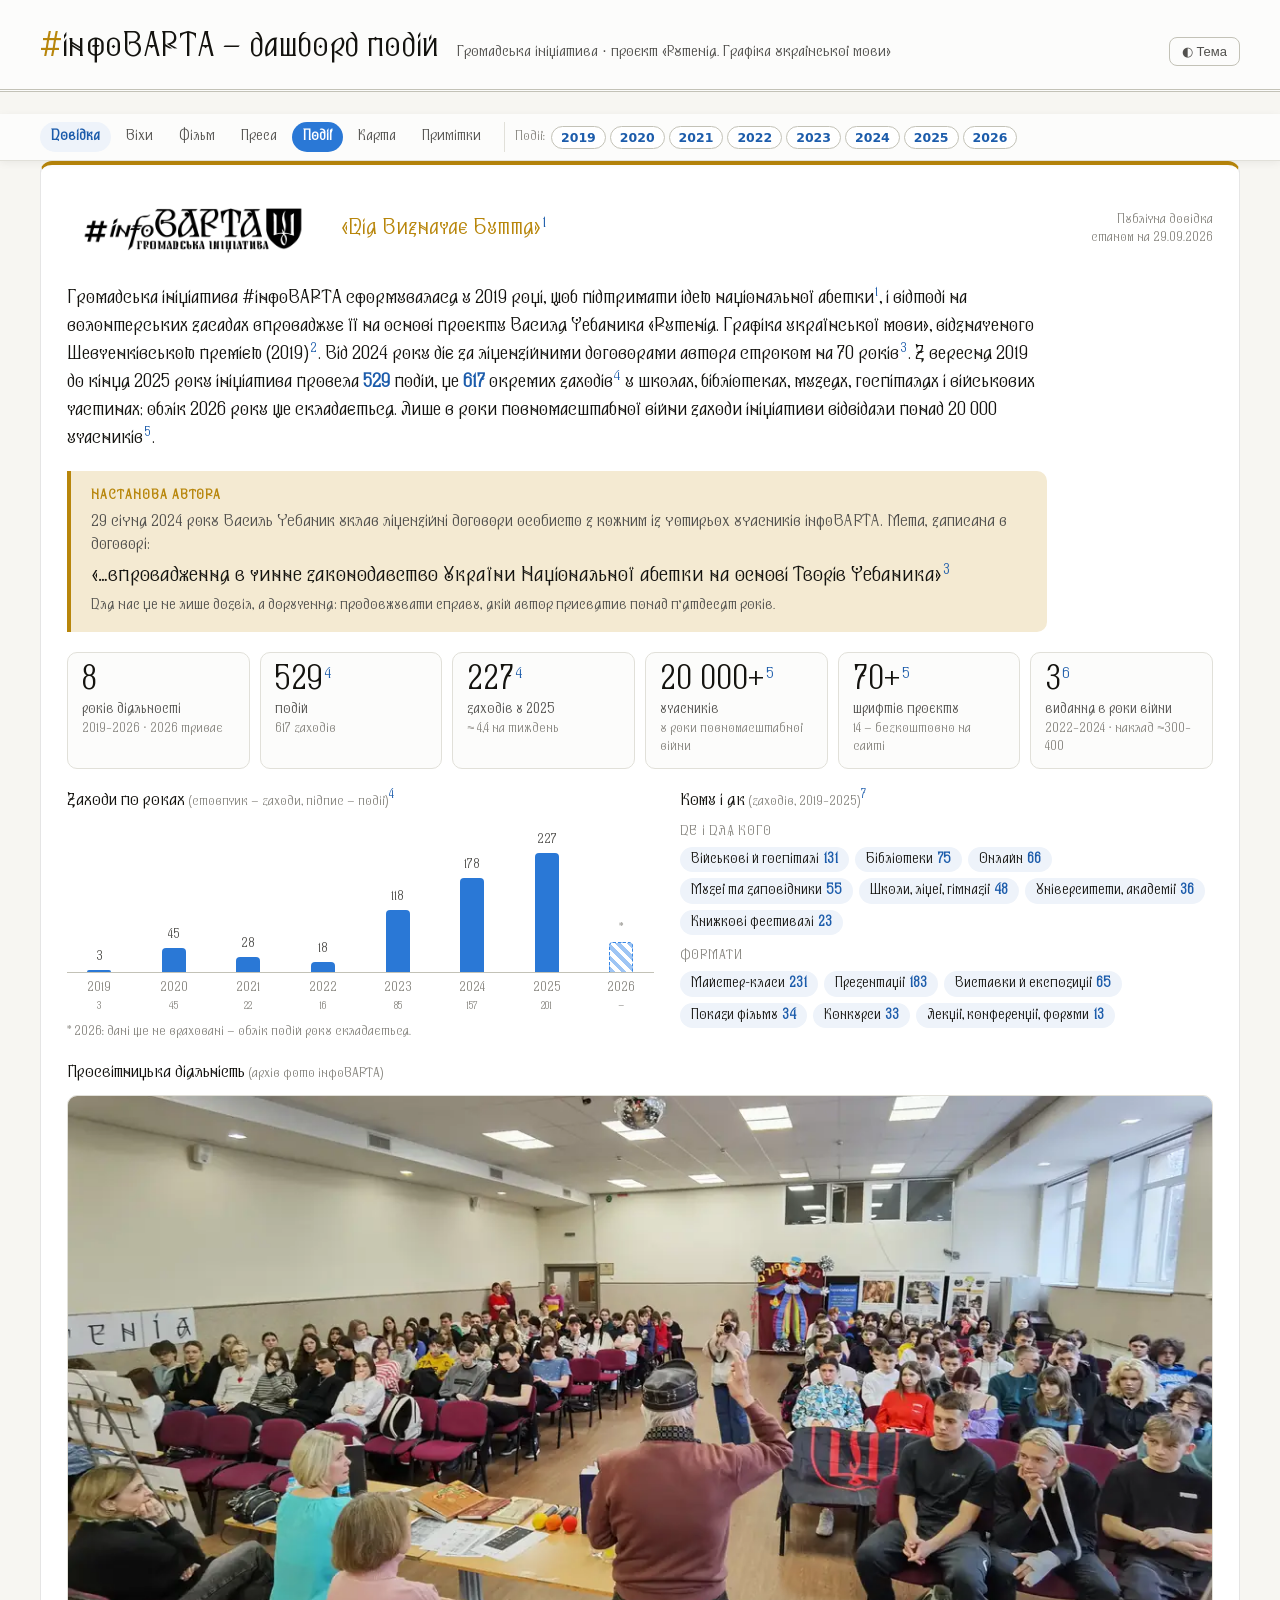
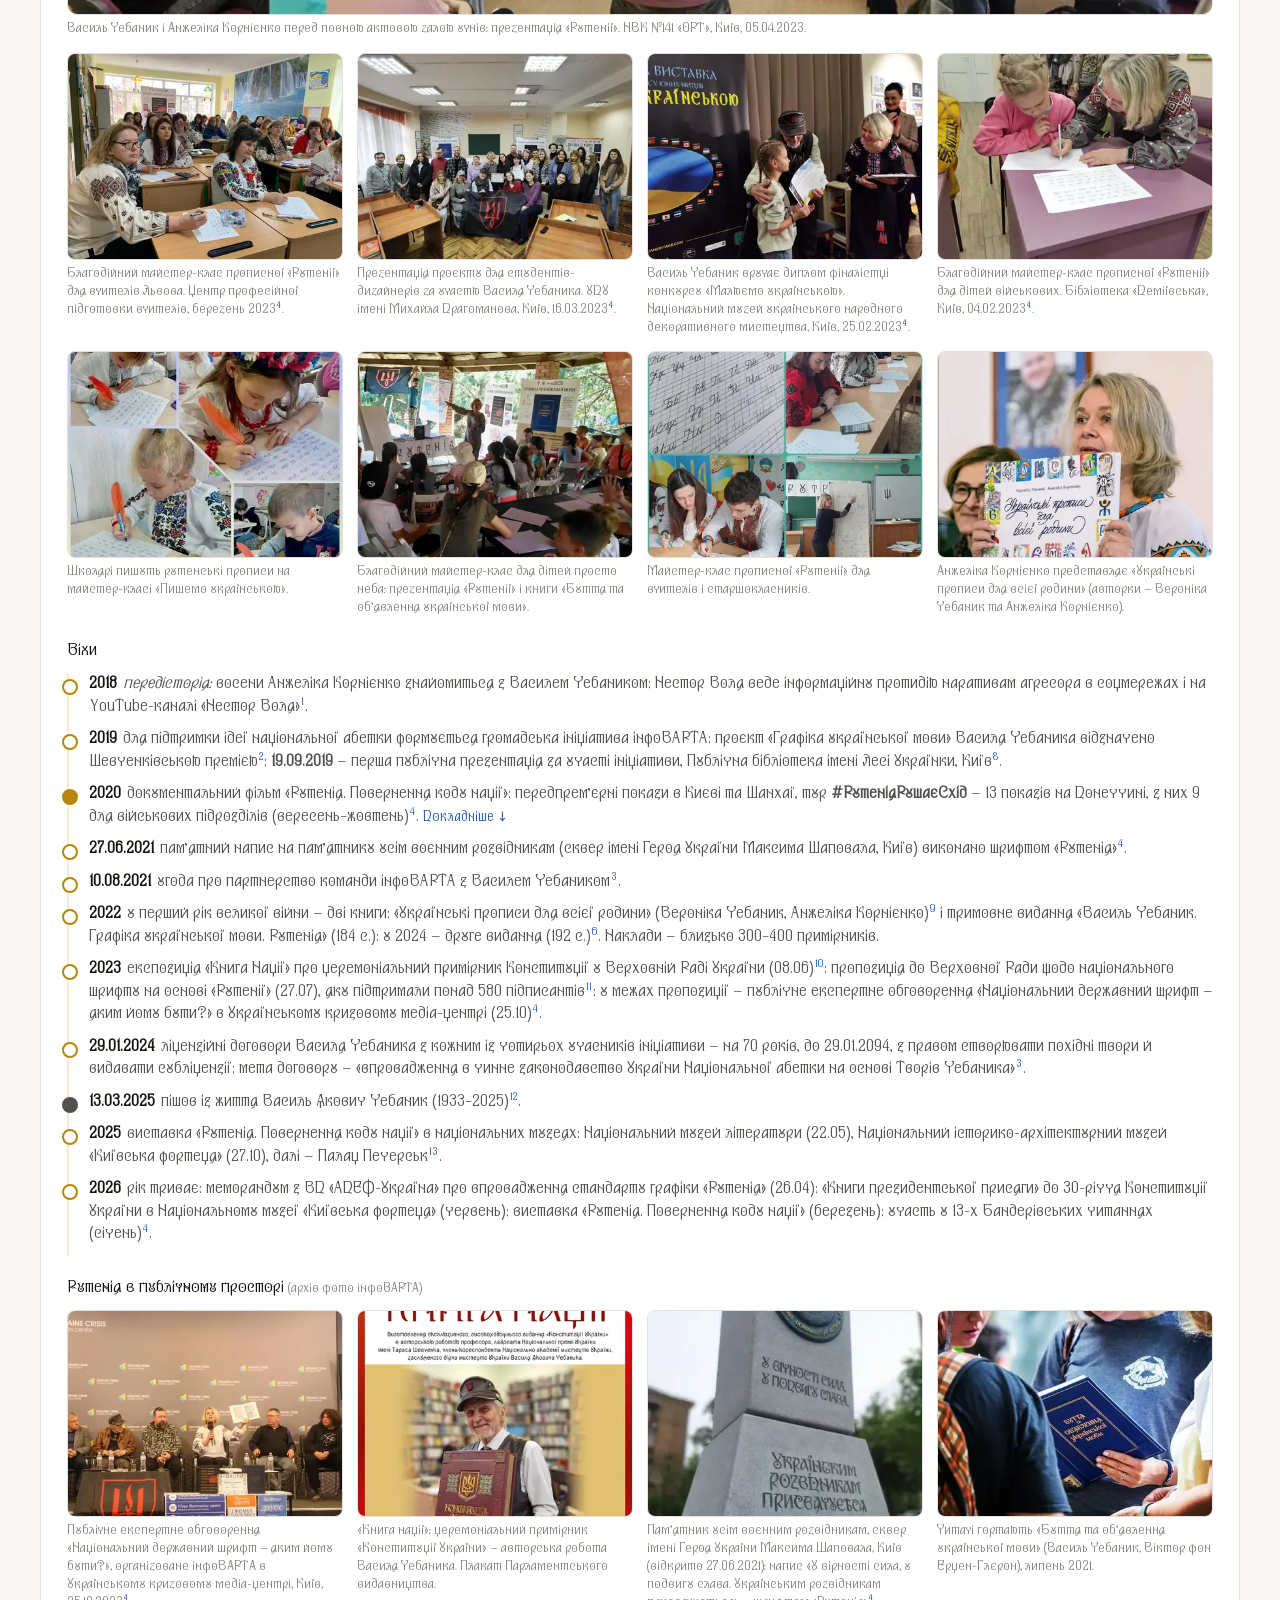
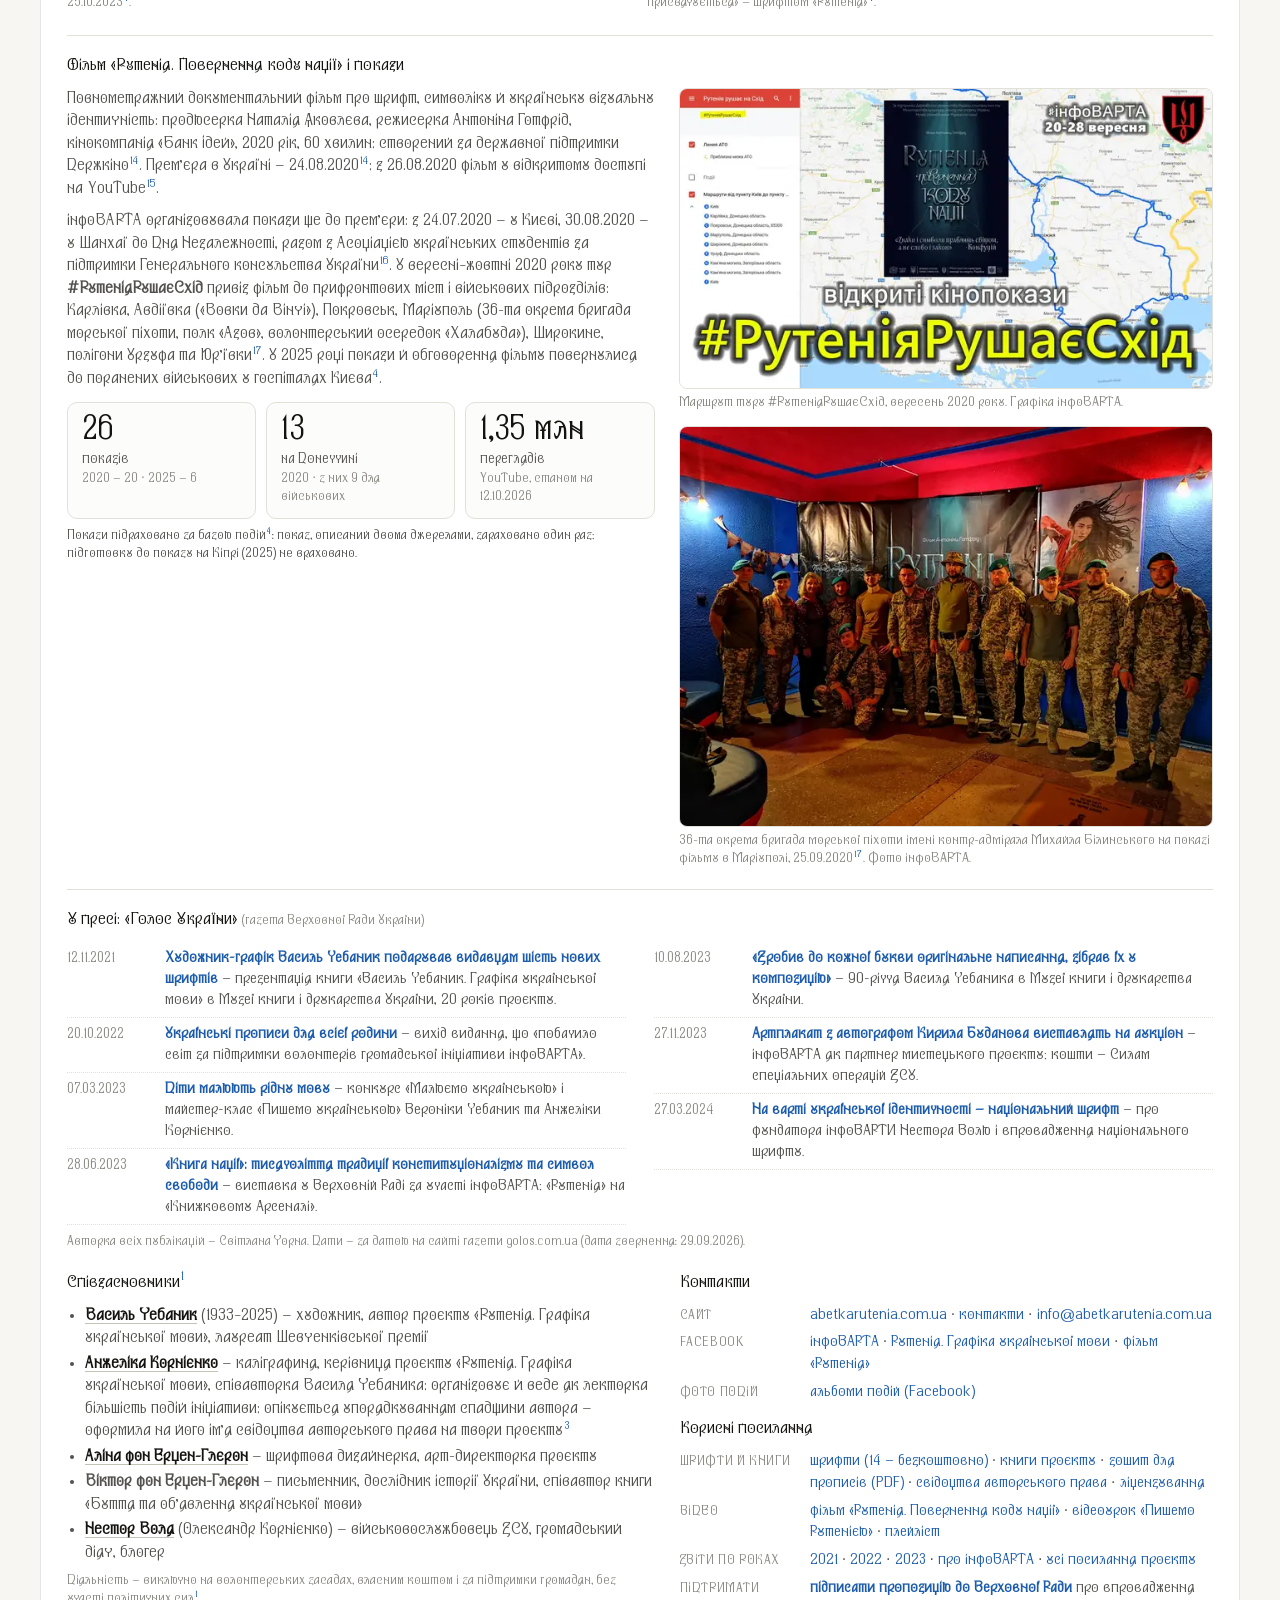
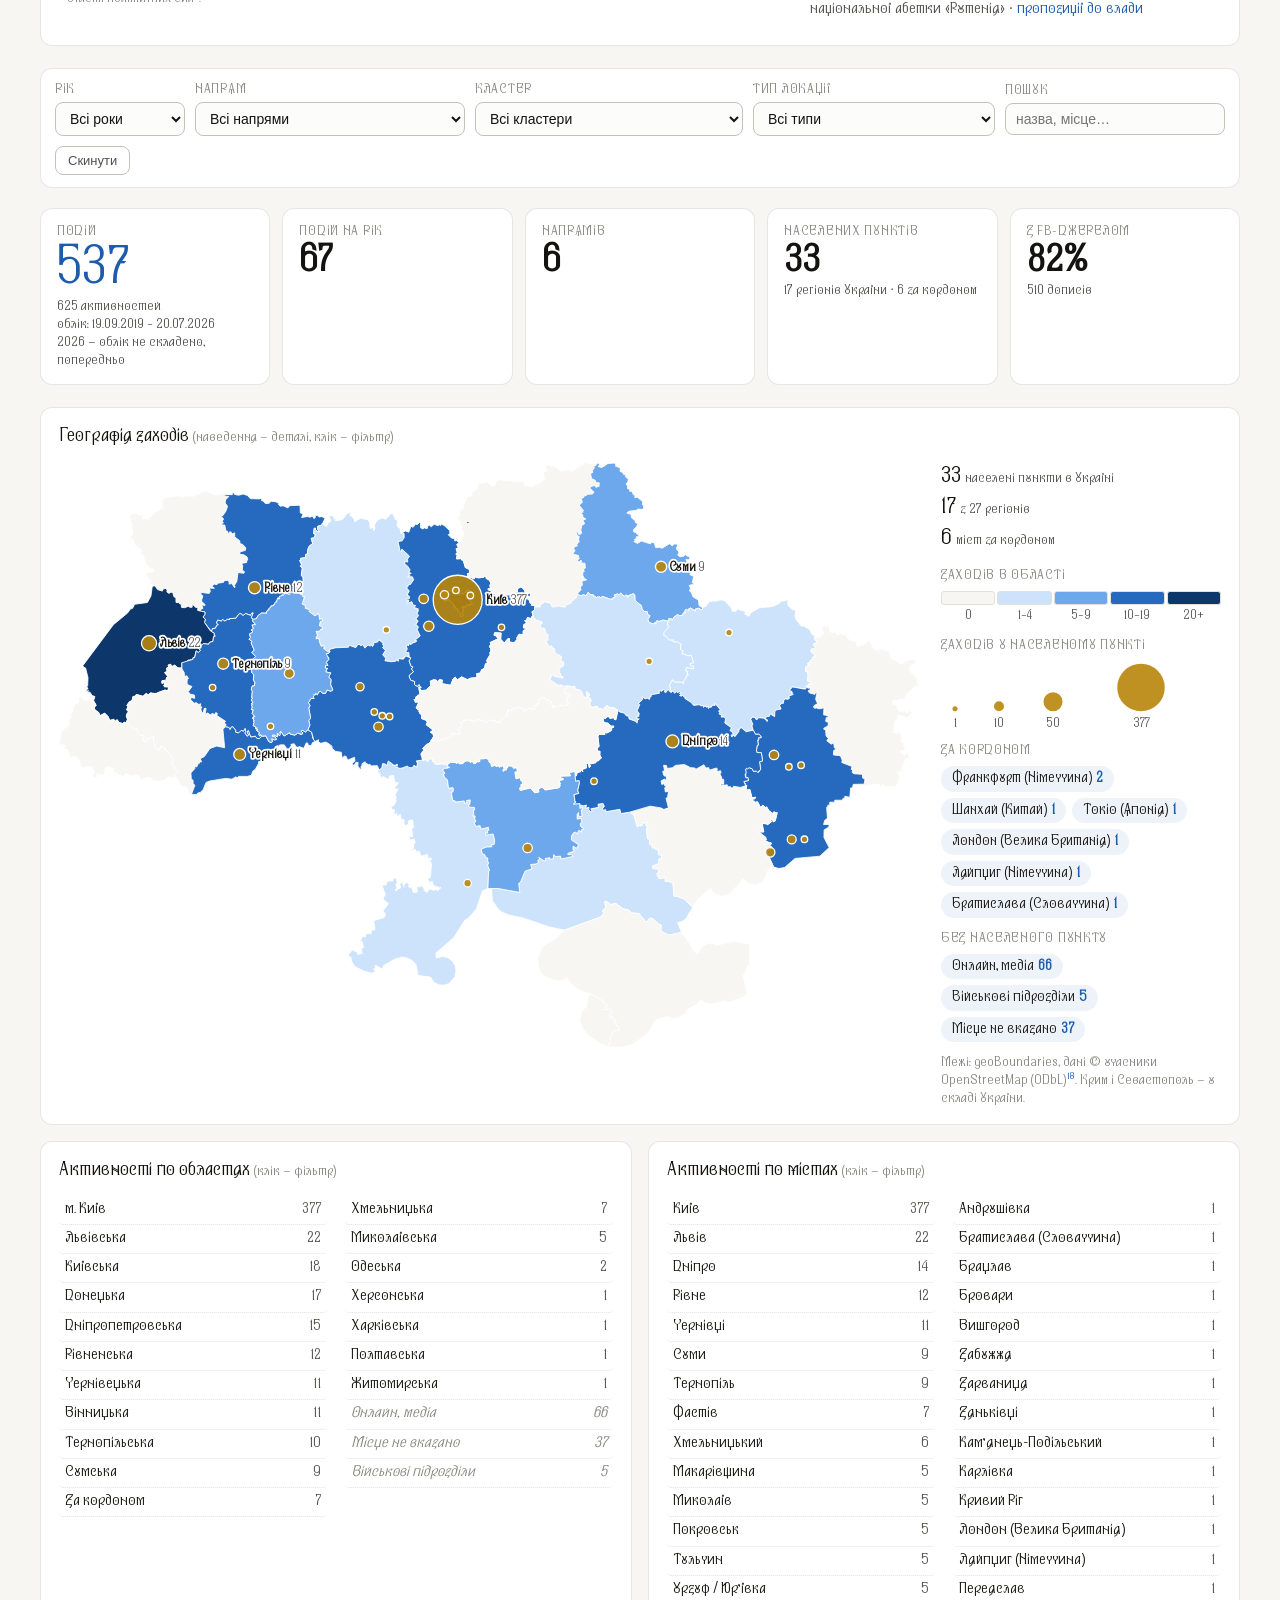
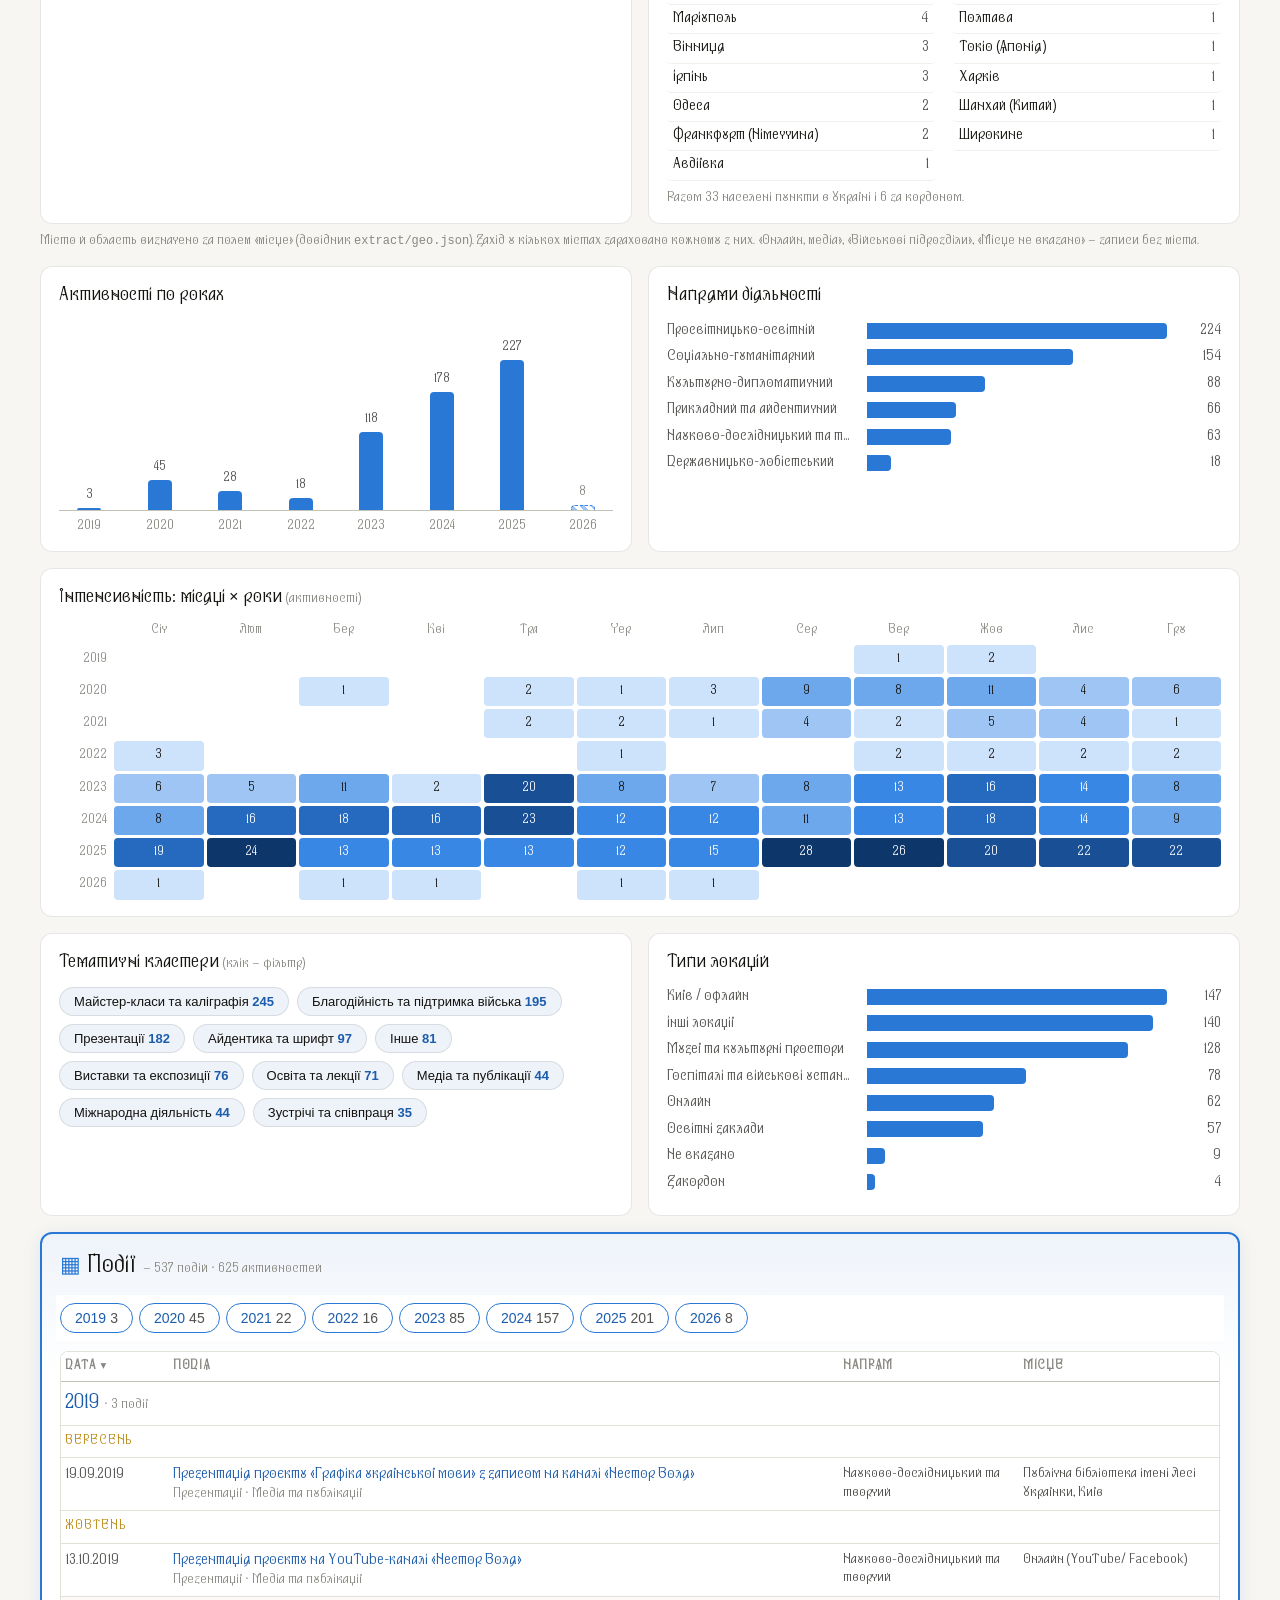
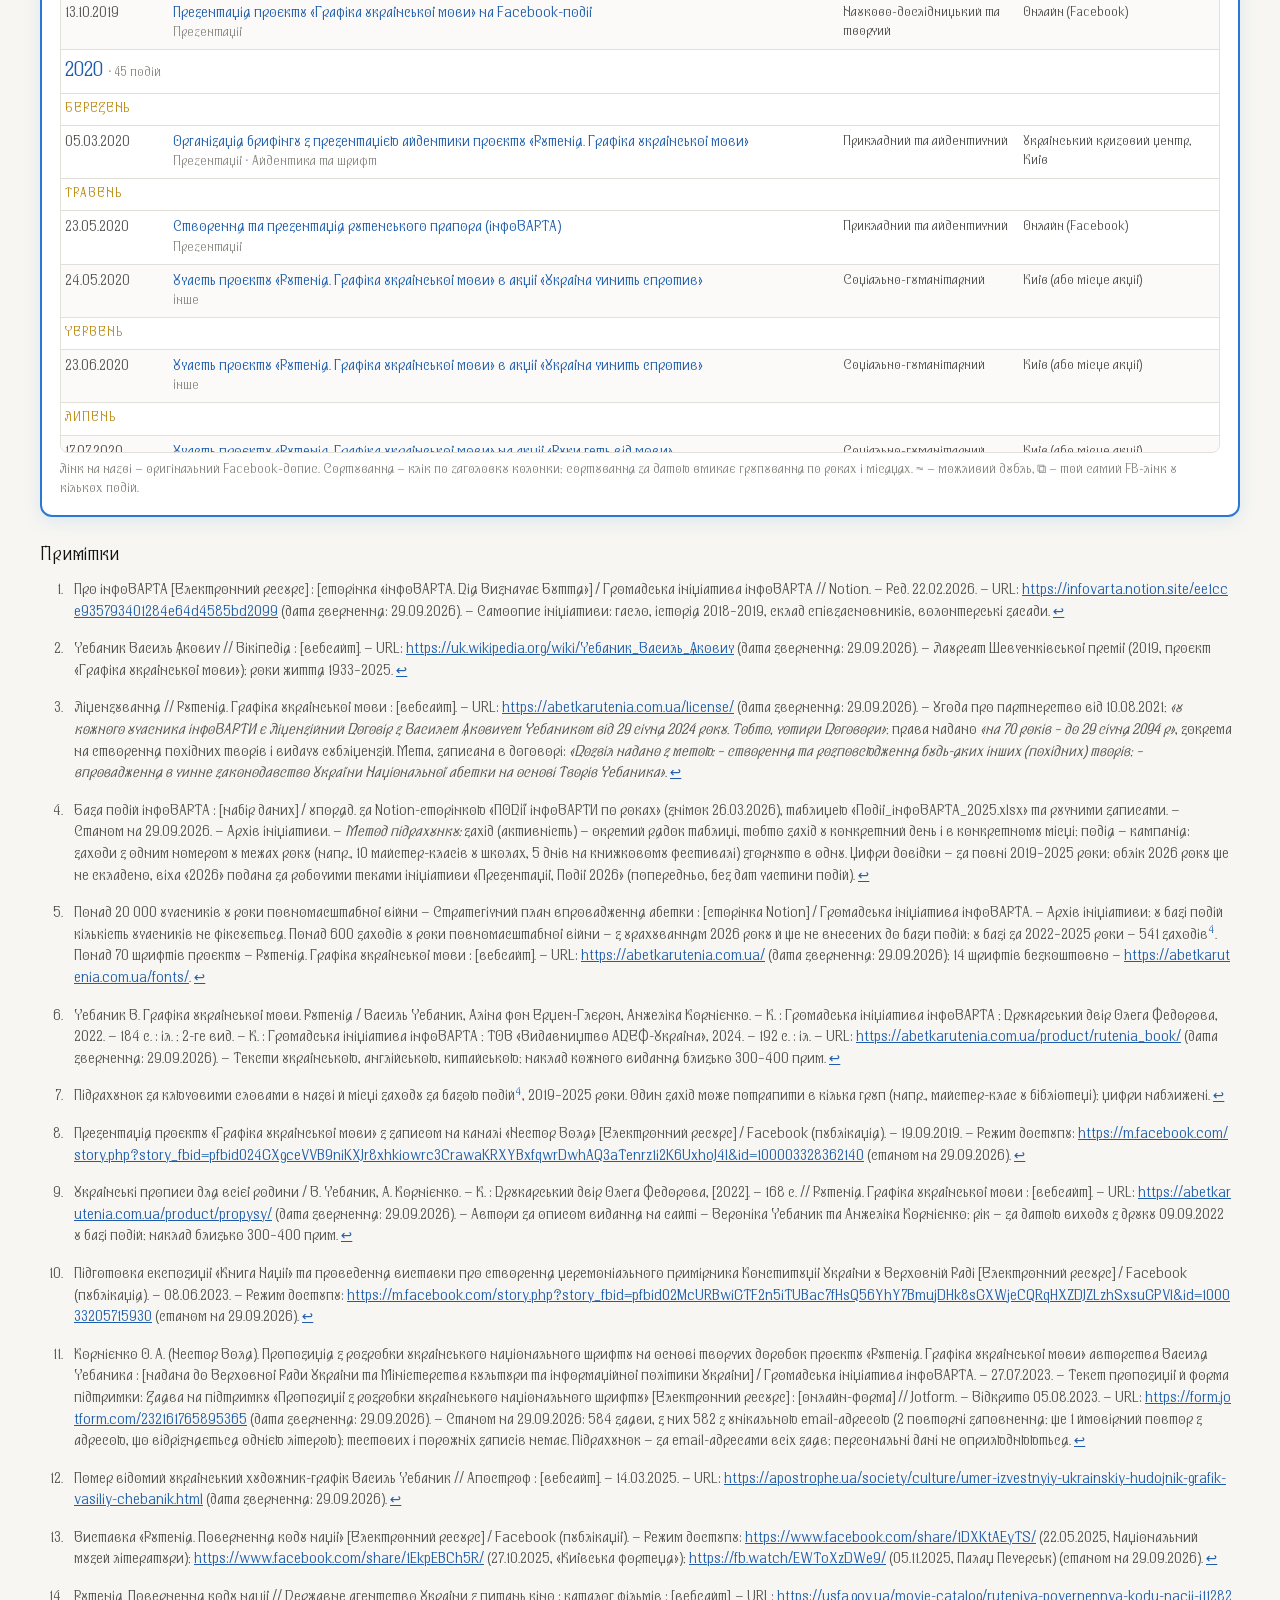
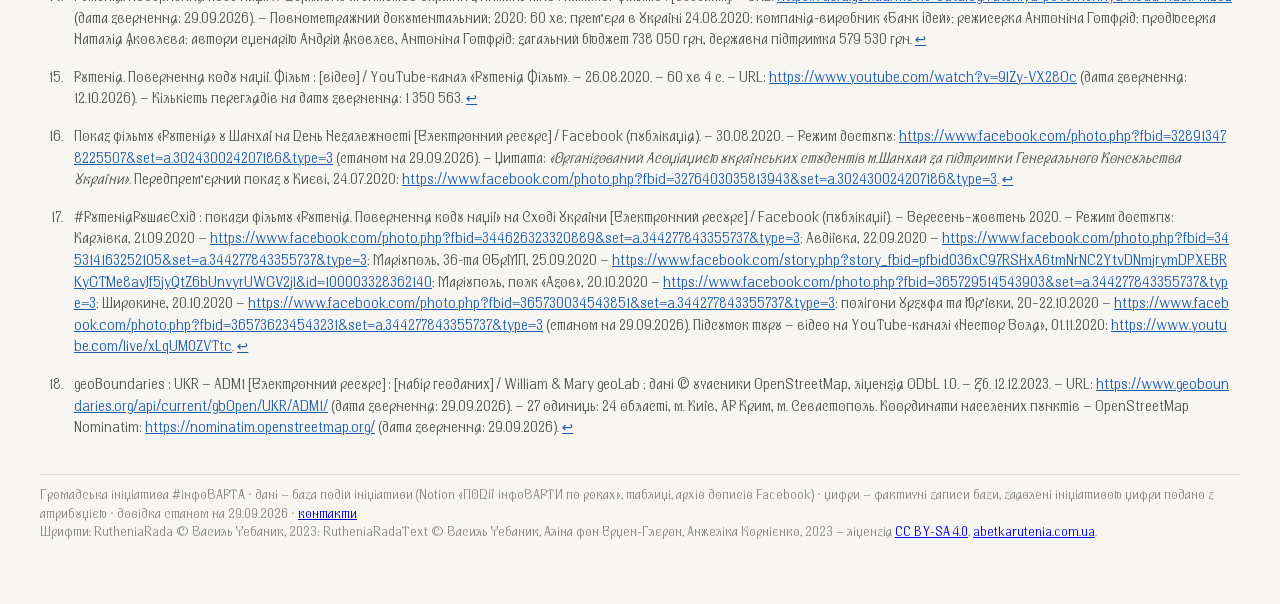
==== index.html @ e8c0ba65 "Film views: 1 350 563 as of 12.10.2026 Co-Authored-By: Claude Opus 5.5 <noreply@anthropic.com>" ====
<!DOCTYPE html>
<html lang="uk">
<head>
<meta charset="utf-8">
<meta name="viewport" content="width=device-width, initial-scale=1">
<title>інфоВАРТА — дашборд подій</title>
<style>
@font-face { font-family: "RutheniaRada"; src: url("fonts/RutheniaRada-Regular.woff2") format("woff2"); font-display: swap; }
@font-face { font-family: "RutheniaRadaText"; src: url("fonts/RutheniaRadaText-Regular.woff2") format("woff2"); font-display: swap; }
:root {
  --f-head: "RutheniaRada", Georgia, serif;
  --f-text: "RutheniaRadaText", system-ui, -apple-system, "Segoe UI", sans-serif;
  color-scheme: light;
  --surface: #fcfcfb; --plane: #f7f6f2; --card: #ffffff;
  --ink: #14130f; --ink2: #52514e; --muted: #898781;
  --grid: #e1e0d9; --baseline: #c3c2b7; --ring: rgba(11,11,11,.10);
  --accent: #2a78d6; --accent-ink: #1c5cab;
  --gold: #b8860b; --gold-soft: #f4ead2;
  --seq1:#cde2fb; --seq2:#9ec5f4; --seq3:#6da7ec; --seq4:#3987e5; --seq5:#256abf; --seq6:#184f95; --seq7:#0d366b;
  --chip: #eef3fa;
}
:root[data-theme="dark"] {
  color-scheme: dark;
  --surface:#1a1a19; --plane:#111110; --card:#20201e;
  --ink:#f5f4ef; --ink2:#c3c2b7; --muted:#898781;
  --grid:#2c2c2a; --baseline:#383835; --ring:rgba(255,255,255,.10);
  --accent:#3987e5; --accent-ink:#86b6ef;
  --gold:#d9a52a; --gold-soft:#2d2717;
  --seq1:#0d366b; --seq2:#184f95; --seq3:#256abf; --seq4:#3987e5; --seq5:#6da7ec; --seq6:#9ec5f4; --seq7:#cde2fb;
  --chip:#243141;
}
@media (prefers-color-scheme: dark) {
  :root:not([data-theme="light"]) {
    color-scheme: dark;
    --surface:#1a1a19; --plane:#111110; --card:#20201e;
    --ink:#f5f4ef; --ink2:#c3c2b7; --muted:#898781;
    --grid:#2c2c2a; --baseline:#383835; --ring:rgba(255,255,255,.10);
    --accent:#3987e5; --accent-ink:#86b6ef;
    --gold:#d9a52a; --gold-soft:#2d2717;
    --seq1:#0d366b; --seq2:#184f95; --seq3:#256abf; --seq4:#3987e5; --seq5:#6da7ec; --seq6:#9ec5f4; --seq7:#cde2fb;
    --chip:#243141;
  }
}
* { box-sizing: border-box; }
body {
  margin: 0; background: var(--plane); color: var(--ink);
  font: 15px/1.5 var(--f-text);
}
.serif { font-family: var(--f-head); }
.wrap { max-width: 1240px; margin: 0 auto; padding: 0 20px 60px; }

header.site {
  border-bottom: 3px double var(--baseline); background: var(--surface);
  padding: 26px 0 18px; margin-bottom: 22px;
}
header.site .wrap { display: flex; align-items: baseline; gap: 18px; flex-wrap: wrap; padding-bottom: 0; }
h1 { font-family: var(--f-head); font-size: 30px; margin: 0; font-weight: 700; letter-spacing: .2px; }
h1 .hash { color: var(--gold); }
.subtitle { color: var(--ink2); font-size: 14px; }
.spacer { flex: 1; }
/* INTRO — публічна довідка */
.intro { background: var(--card); border: 1px solid var(--ring); border-top: 4px solid var(--gold);
  border-radius: 12px; padding: 22px 26px 18px; margin-bottom: 22px; }
.intro-head { display: flex; align-items: center; gap: 22px; flex-wrap: wrap; margin-bottom: 14px; }
.intro-logo { height: 84px; width: auto; mix-blend-mode: multiply; }
:root[data-theme="dark"] .intro-logo { filter: invert(1); mix-blend-mode: screen; }
@media (prefers-color-scheme: dark) { :root:not([data-theme="light"]) .intro-logo { filter: invert(1); mix-blend-mode: screen; } }
.intro-motto { font-family: var(--f-head); font-size: 20px; color: var(--gold); font-style: italic; }
.intro-stamp { margin-left: auto; font-size: 12px; color: var(--muted); text-align: right; }
.intro .lede { font-family: var(--f-head); font-size: 17.5px; line-height: 1.6; margin: 0 0 18px; max-width: 980px; }
.intro .lede b { color: var(--accent-ink); }
.intro h3 { font-family: var(--f-head); font-size: 16px; margin: 0 0 10px; font-weight: 600; }
.intro h3 small { font-family: var(--f-text); font-weight: 400; color: var(--muted); font-size: 12px; }
.istats { display: grid; grid-template-columns: repeat(auto-fit, minmax(160px, 1fr)); gap: 10px; margin-bottom: 20px; }
.istat { background: var(--surface); border: 1px solid var(--grid); border-radius: 10px; padding: 12px 14px; }
.istat .v { font-family: var(--f-head); font-size: 30px; font-weight: 700; line-height: 1.1; color: var(--ink); }
.istat .l { font-size: 13px; color: var(--ink2); margin-top: 2px; }
.istat .s { font-size: 12px; color: var(--muted); }
.igrid { display: grid; grid-template-columns: 1.1fr 1fr; gap: 26px; margin-bottom: 20px; }
@media (max-width: 900px) { .igrid { grid-template-columns: 1fr; } .intro { padding: 18px 16px; } .intro-stamp { margin-left: 0; text-align: left; } }
/* телефон: grid-діти не розпирають сторінку, широкі блоки скролять усередині себе */
.grid2 > *, .igrid > * { min-width: 0; }
.tbl-scroll { overflow-x: auto; }
@media (max-width: 600px) {
  .wrap { padding-left: 16px; padding-right: 16px; }
  h1 { font-size: 24px; }
  .intro-logo { height: 64px; }
  .intro .lede { font-size: 16px; }
  .istats { grid-template-columns: 1fr 1fr; }
  .istat .v { font-size: 24px; }
  .cols, .cols-x { gap: 2px !important; }   /* правило вище за загальні .col — тому !important */
  .col, .cols-x span { min-width: 0 !important; }
  .filters > div { flex: 1 1 100%; }
  .filters select, .filters input[type=search] { min-width: 0; width: 100%; }
  table.events { min-width: 640px; }
}
.istat .v sup { font-size: 45%; vertical-align: super; }
.iyears .cols { height: 150px; }
.col.open .bar { background: repeating-linear-gradient(45deg, var(--seq2) 0 4px, transparent 4px 8px); border: 1px dashed var(--seq4); border-bottom: 0; }
.col.open .v { color: var(--muted); }
.inote { font-size: 12px; color: var(--muted); margin: 8px 0 0; }
.chipset { display: flex; flex-wrap: wrap; gap: 6px; margin-bottom: 12px; }
.chipset .c { background: var(--chip); border-radius: 999px; padding: 3px 11px; font-size: 13px; color: var(--ink); }
.chipset .c b { color: var(--accent-ink); font-weight: 600; margin-left: 4px; }
.chipset-label { font-size: 12px; color: var(--muted); text-transform: uppercase; letter-spacing: .06em; margin: 0 0 6px; }
ol.miles { list-style: none; margin: 0 0 20px; padding: 0; border-left: 2px solid var(--gold-soft); }
ol.miles li { position: relative; padding: 0 0 10px 20px; color: var(--ink2); }
ol.miles li::before { content: ""; position: absolute; left: -7px; top: 6px; width: 12px; height: 12px;
  border-radius: 50%; background: var(--card); border: 2px solid var(--gold); }
ol.miles .d { font-weight: 700; color: var(--ink); margin-right: 6px; white-space: nowrap; }
ol.miles li.mourn::before { background: var(--ink2); border-color: var(--ink2); }
.people { margin: 0; padding-left: 18px; color: var(--ink2); }
.people li { margin: 3px 0; }
.people a.pl { color: var(--ink); text-decoration: none; border-bottom: 1px solid var(--baseline); }
.people a.pl:hover { color: var(--accent-ink); border-bottom-color: var(--accent); }
.clist { display: grid; grid-template-columns: 118px 1fr; gap: 6px 12px; margin: 0; font-size: 14px; }
.clist dt { color: var(--muted); font-size: 12px; text-transform: uppercase; letter-spacing: .05em; padding-top: 2px; }
.clist dd { margin: 0; color: var(--ink2); line-height: 1.55; }
.clist a { color: var(--accent-ink); text-decoration: none; }
.clist a:hover { text-decoration: underline; }
@media (max-width: 600px) { .clist { grid-template-columns: 1fr; gap: 2px; } .clist dd { margin-bottom: 8px; } }
.links { display: flex; flex-wrap: wrap; gap: 8px; }
.links a { font-size: 13px; text-decoration: none; color: var(--accent-ink);
  background: var(--chip); border-radius: 999px; padding: 4px 12px; }
.links a:hover { text-decoration: underline; }
sup { line-height: 0; font-size: 70%; }
sup a { text-decoration: none; color: var(--accent-ink); padding: 0 1px; }
#notes { margin-top: 26px; }
#notes h2 { font-family: var(--f-head); font-size: 17px; margin: 0 0 8px; }
#notes ol { font-size: 13.5px; line-height: 1.6; padding-left: 26px; margin: 0; }
#notes li { margin: 8px 0; color: var(--ink2); border-radius: 5px; padding: 4px 8px; transition: background .3s; }
#notes li a { color: var(--accent-ink); word-break: break-all; }
#notes li:target { background: rgba(184, 135, 36, 0.18); outline: 2px solid var(--gold); }
#notes q { font-style: italic; }
button.ghost {
  background: none; border: 1px solid var(--baseline); color: var(--ink2);
  border-radius: 8px; padding: 6px 12px; cursor: pointer; font-size: 13px;
}
button.ghost:hover { border-color: var(--accent); color: var(--accent-ink); }

.filters {
  display: flex; gap: 10px; flex-wrap: wrap; align-items: center;
  background: var(--card); border: 1px solid var(--ring); border-radius: 12px;
  padding: 12px 14px; margin-bottom: 20px;
}
.filters label { font-size: 12px; color: var(--muted); display: block; margin-bottom: 3px; text-transform: uppercase; letter-spacing: .06em; }
.filters select, .filters input[type=search] {
  background: var(--surface); color: var(--ink); border: 1px solid var(--baseline);
  border-radius: 8px; padding: 7px 10px; font-size: 14px; min-width: 130px;
}
.filters input[type=search] { min-width: 220px; }
.filters .reset { align-self: flex-end; }

.kpis { display: grid; grid-template-columns: repeat(auto-fit, minmax(150px, 1fr)); gap: 12px; margin-bottom: 22px; }
.kpi { background: var(--card); border: 1px solid var(--ring); border-radius: 12px; padding: 14px 16px; }
.kpi .label { font-size: 12px; color: var(--muted); text-transform: uppercase; letter-spacing: .06em; }
.kpi .value { font-size: 34px; font-weight: 600; line-height: 1.15; margin-top: 2px; }
.kpi.hero .value { font-size: 48px; font-family: var(--f-head); color: var(--accent-ink); }
.kpi .sub { font-size: 12px; color: var(--ink2); }

.grid2 { display: grid; grid-template-columns: 1fr 1fr; gap: 16px; margin-bottom: 16px; }
@media (max-width: 900px) { .grid2 { grid-template-columns: 1fr; } }
.card { background: var(--card); border: 1px solid var(--ring); border-radius: 12px; padding: 16px 18px; }
.card h2 { font-family: var(--f-head); font-size: 17px; margin: 0 0 12px; font-weight: 600; }
.card h2 small { color: var(--muted); font-weight: 400; font-family: var(--f-text); font-size: 12px; }

/* колонки по роках */
.cols { display: flex; align-items: flex-end; gap: 10px; height: 190px; padding-top: 8px; border-bottom: 1px solid var(--baseline); }
.col { flex: 1; display: flex; flex-direction: column; align-items: center; justify-content: flex-end; height: 100%; cursor: pointer; min-width: 34px; }
.col .bar { width: 100%; max-width: 24px; background: var(--accent); border-radius: 4px 4px 0 0; transition: height .25s; }
.col.dim .bar { opacity: .35; }
.col .v { font-size: 12px; color: var(--ink2); margin-bottom: 4px; }
.cols-x { display: flex; gap: 10px; margin-top: 6px; }
.cols-x span { flex: 1; text-align: center; font-size: 12px; color: var(--muted); min-width: 34px; }

/* горизонтальні бари */
.hbars .row { display: grid; grid-template-columns: 190px 1fr 44px; gap: 10px; align-items: center; margin: 7px 0; font-size: 13px; }
.hbars .name { color: var(--ink2); overflow: hidden; text-overflow: ellipsis; white-space: nowrap; }
.hbars .track { height: 16px; border-radius: 4px; background: transparent; position: relative; }
.hbars .fill { position: absolute; inset: 0 auto 0 0; background: var(--accent); border-radius: 0 4px 4px 0; min-width: 2px; }
.hbars .num { color: var(--ink2); font-variant-numeric: tabular-nums; text-align: right; }
/* ПРОСВІТНИЦЬКА ДІЯЛЬНІСТЬ — фотогалерея */
.edu { margin: 0 0 22px; }
.edu-grid { display: grid; grid-template-columns: repeat(4, minmax(0, 1fr)); gap: 14px; }
@media (max-width: 900px) { .edu-grid { grid-template-columns: 1fr 1fr; } }
@media (max-width: 480px) { .edu-grid { grid-template-columns: 1fr; } }
.edu figure { margin: 0; }
.edu-hero { margin: 0 0 14px !important; }
.edu .edu-hero img { width: 100%; aspect-ratio: 2.2 / 1; object-fit: cover; display: block; border-radius: 10px; border: 1px solid var(--grid); }
.edu-hero figcaption { font-size: 13px; color: var(--muted); margin-top: 6px; }
.edu img { width: 100%; aspect-ratio: 4 / 3; object-fit: cover; display: block; border-radius: 8px; border: 1px solid var(--grid); }
.edu figcaption { font-size: 12.5px; color: var(--muted); margin-top: 5px; line-height: 1.45; }
/* НАСТАНОВА АВТОРА */
.mandate { margin: 0 0 20px; padding: 16px 20px; border-left: 4px solid var(--gold); background: var(--gold-soft);
  border-radius: 0 10px 10px 0; max-width: 980px; }
.mandate p { margin: 0 0 6px; color: var(--ink2); }
.mandate-label { font-size: 12px; text-transform: uppercase; letter-spacing: .08em; color: var(--gold); font-weight: 700; margin-bottom: 6px; }
.mandate-quote { font-family: var(--f-head); font-size: 19px; line-height: 1.45; color: var(--ink) !important; font-style: italic; }
.mandate-note { font-size: 13.5px; margin-bottom: 0 !important; }
/* ПРЕСА */
.press { border-top: 1px solid var(--grid); padding-top: 18px; margin: 0 0 20px; }
.press-list { list-style: none; margin: 0; padding: 0; columns: 2 420px; column-gap: 28px; }
.press-list li { break-inside: avoid; display: grid; grid-template-columns: 88px 1fr; gap: 10px; padding: 6px 0;
  border-bottom: 1px dotted var(--grid); font-size: 14px; color: var(--ink2); line-height: 1.5; }
.press-list .pd { color: var(--muted); font-variant-numeric: tabular-nums; font-size: 13px; padding-top: 1px; }
.press-list a { color: var(--accent-ink); text-decoration: none; font-weight: 600; }
.press-list a:hover { text-decoration: underline; }
/* ПЕРЕГЛЯДАЧ ФОТО */
a.zoom { display: block; cursor: zoom-in; border-radius: 8px; }
a.zoom:focus-visible { outline: 2px solid var(--accent); outline-offset: 2px; }
.lb { position: fixed; inset: 0; z-index: 1000; background: rgba(10,10,9,.92); display: flex;
  flex-direction: column; align-items: center; justify-content: center; padding: 16px; }
.lb[hidden] { display: none; }
.lb img { max-width: 100%; max-height: calc(100vh - 110px); object-fit: contain; border-radius: 6px; box-shadow: 0 8px 40px rgba(0,0,0,.5); }
.lb .lbcap { color: #e9e8e2; font-size: 14px; max-width: 900px; text-align: center; margin-top: 10px; line-height: 1.45; }
.lb .lbcap a { color: #9fc4f2; }
.lb button { position: absolute; background: rgba(255,255,255,.12); color: #fff; border: 0; border-radius: 999px;
  width: 44px; height: 44px; font-size: 22px; cursor: pointer; }
.lb button:hover { background: rgba(255,255,255,.25); }
.lb .lbx { top: 14px; right: 14px; }
.lb .lbp { left: 14px; top: 50%; transform: translateY(-50%); }
.lb .lbn { right: 14px; top: 50%; transform: translateY(-50%); }
/* ФІЛЬМ */
.film { border-top: 1px solid var(--grid); padding-top: 18px; margin: 4px 0 20px; }
.film p { color: var(--ink2); margin: 0 0 10px; max-width: 760px; }
.film-grid { display: grid; grid-template-columns: minmax(0, 1.1fr) minmax(0, 1fr); gap: 24px; align-items: start; }
@media (max-width: 900px) { .film-grid { grid-template-columns: 1fr; } }
.film-stats { grid-template-columns: repeat(3, minmax(0, 1fr)); margin: 12px 0 8px; }
@media (max-width: 600px) { .film-stats { grid-template-columns: 1fr 1fr; } }
.film-figs { display: grid; gap: 14px; }
.film-figs figure { margin: 0; }
.film-figs img { width: 100%; height: auto; display: block; border-radius: 8px; border: 1px solid var(--grid); }
.film-figs figcaption { font-size: 12.5px; color: var(--muted); margin-top: 5px; line-height: 1.45; }
ol.miles li.key::before { background: var(--gold); }
ol.miles li.key a[href="#film"] { font-size: 13px; color: var(--accent-ink); text-decoration: none; white-space: nowrap; }
/* КАРТА */
.mapcard { margin-bottom: 16px; }
.mapwrap { display: grid; grid-template-columns: minmax(0, 1fr) 280px; gap: 22px; align-items: start; }
@media (max-width: 900px) { .mapwrap { grid-template-columns: 1fr; } }
.mapbox svg { width: 100%; height: auto; display: block; }
.mapbox .rg { stroke: var(--card); stroke-width: 1; stroke-linejoin: round; cursor: pointer; transition: opacity .15s; }
.mapbox .rg:hover { stroke: var(--ink); stroke-width: 1.5; }
.mapbox .rg.sel { stroke: var(--ink); stroke-width: 2.5; }
.mapbox .rg.dim { opacity: .35; }
.b0 { fill: var(--plane); } .b1 { fill: var(--seq1); } .b2 { fill: var(--seq3); }
.b3 { fill: var(--seq5); } .b4 { fill: var(--seq7); }
.mapbox .ct { fill: var(--gold); fill-opacity: .9; stroke: var(--card); stroke-width: 1.5; cursor: pointer; }
.mapbox .ct:hover, .mapbox .ct.sel { stroke: var(--ink); stroke-width: 2; }
.mapbox .lb { font-family: var(--f-text); font-weight: 600; fill: var(--ink); paint-order: stroke;
  stroke: var(--card); stroke-linejoin: round; pointer-events: none; }
.mapbox g[style] { stroke: var(--card); }
.mapbox .lb tspan.n { font-weight: 400; fill: var(--ink2); }
.mapside .chipset-label { margin-top: 12px; }
.mapsum { font-size: 12px; color: var(--ink2); line-height: 1.55; }
.mapsum b { font-family: var(--f-head); font-size: 20px; color: var(--ink); margin-right: 4px; }
.mlegend { display: flex; gap: 2px; }
.mlegend .sw { flex: 1; text-align: center; font-size: 11.5px; color: var(--ink2); }
.mlegend .sw i { display: block; height: 14px; border-radius: 3px; margin-bottom: 3px; border: 1px solid var(--grid); }
.msize { width: 100%; display: block; }
.msize circle { fill: var(--gold); fill-opacity: .9; stroke: var(--card); stroke-width: 1.5; }
.msize text { font-size: 11.5px; fill: var(--ink2); text-anchor: middle; }
.geolist { columns: 190px 3; column-gap: 18px; }
.geolist .row { break-inside: avoid; display: flex; justify-content: space-between; gap: 10px; padding: 4px 6px;
  border-bottom: 1px dotted var(--grid); font-size: 13.5px; cursor: pointer; border-radius: 4px; }
.geolist .row:hover { background: var(--chip); }
.geolist .name { color: var(--ink); }
.geolist .num { color: var(--ink2); font-variant-numeric: tabular-nums; }
.geolist .row.active { background: var(--chip); }
.geolist .row.active .name { color: var(--accent-ink); font-weight: 600; }
.geolist .row.dim { opacity: .45; }
.geolist .row.aux .name, .geolist .row.aux .num { color: var(--muted); font-style: italic; }
@media (max-width: 600px) { .hbars .row { grid-template-columns: 120px 1fr 36px; } }

/* heatmap місяці × роки */
.heat { display: grid; gap: 3px; font-size: 11.5px; }
.heat .hcell {
  border-radius: 4px; text-align: center; padding: 6px 0; min-width: 30px;
  color: var(--ink2); cursor: default; font-variant-numeric: tabular-nums;
}
.heat .hlab { color: var(--muted); padding: 6px 4px; text-align: right; font-variant-numeric: tabular-nums; }
.heat .htop { color: var(--muted); text-align: center; padding-bottom: 2px; }

/* кластери */
.chips { display: flex; flex-wrap: wrap; gap: 8px; }
.chipc {
  background: var(--chip); border: 1px solid var(--ring); color: var(--ink);
  border-radius: 999px; padding: 6px 14px; font-size: 13px; cursor: pointer;
}
.chipc b { font-variant-numeric: tabular-nums; color: var(--accent-ink); }
.chipc.active { background: var(--accent); color: #fff; }
.chipc.active b { color: #fff; }

/* таблиця */
.tablecard { margin-bottom: 16px; }
.tbl-scroll { overflow-x: auto; max-height: 78vh; overflow-y: auto; border: 1px solid var(--grid); border-radius: 8px; }
.yearnav { display: flex; gap: 6px; flex-wrap: wrap; margin: 0 0 10px; position: sticky; top: 0; z-index: 6; background: var(--card); padding: 6px 0; }
.yearnav button {
  background: var(--surface); border: 1px solid var(--baseline); color: var(--ink2);
  border-radius: 999px; padding: 4px 12px; font-size: 12.5px; cursor: pointer;
  font-variant-numeric: tabular-nums;
}
.yearnav button:hover { border-color: var(--accent); color: var(--accent-ink); }
.yearnav button b { color: var(--muted); font-weight: 400; margin-left: 4px; }
table.events thead th { position: sticky; top: 0; background: var(--card); z-index: 5; }
tr.yhead td {
  font-family: var(--f-head); font-size: 19px; font-weight: 700; color: var(--accent-ink);
  border-bottom: 2px solid var(--baseline); padding: 18px 4px 6px; background: var(--card);
}
tr.yhead td small { font-family: var(--f-text); font-size: 12px; color: var(--muted); font-weight: 400; }
tr.mhead td {
  font-size: 11.5px; text-transform: uppercase; letter-spacing: .08em; color: var(--gold);
  padding: 10px 4px 3px; border-bottom: 1px solid var(--grid); background: var(--card);
}
table.events tbody tr.ev:nth-child(even) { background: color-mix(in srgb, var(--plane) 55%, transparent) }
table.events tbody tr.ev:hover { background: var(--chip); }
tr.camp { cursor: pointer; }
tr.camp td { background: color-mix(in srgb, var(--chip) 45%, transparent); }
tr.camp:hover td { background: var(--chip); }
tr.camp .caret { color: var(--accent-ink); font-size: 11px; }
tr.ev.sub td:first-child { padding-left: 22px; }
tr.ev.sub td:nth-child(2) { border-left: 2px solid var(--chip); padding-left: 12px; }
button.rowedit { background:none; border:0; cursor:pointer; font-size:13px; opacity:.4; padding:0 4px; }
tr.ev:hover button.rowedit { opacity:1; }
tr.ev td .edited-flag { color: var(--accent-ink); font-size:11px; }

.ov { position:fixed; inset:0; z-index:80; background:rgba(0,0,0,.45);
  display:flex; align-items:center; justify-content:center; padding:20px; }
.ov[hidden] { display:none; }
.ovbox { background:var(--card); border:1px solid var(--ring); border-radius:14px;
  padding:20px 22px; width:min(520px,100%); max-height:90vh; overflow:auto; box-shadow:0 10px 40px rgba(0,0,0,.3); }
.ovbox h3 { font-family:var(--f-head); }
.ovbox label { display:block; font-size:11.5px; text-transform:uppercase; letter-spacing:.06em; color:var(--muted); margin:12px 0 3px; }
.ovbox input, .ovbox textarea, .ovbox select {
  width:100%; background:var(--surface); color:var(--ink); border:1px solid var(--baseline);
  border-radius:8px; padding:8px 10px; font-size:14px; font-family:inherit; }
.ovrow { display:flex; gap:8px; align-items:center; margin-top:16px; }
table.events { width: 100%; border-collapse: collapse; font-size: 13.5px; table-layout: fixed; }
table.events col.c-date { width: 108px; } table.events col.c-title { width: auto; }
table.events col.c-dir { width: 180px; } table.events col.c-loc { width: 200px; }
table.events td, table.events th { overflow-wrap: break-word; }
table.events th {
  text-align: left; font-size: 11.5px; text-transform: uppercase; letter-spacing: .06em;
  color: var(--muted); border-bottom: 1px solid var(--baseline); padding: 6px 10px 6px 4px; cursor: pointer; white-space: nowrap;
}
table.events td { padding: 7px 10px 7px 4px; border-bottom: 1px solid var(--grid); vertical-align: top; }
table.events td.date { white-space: normal; color: var(--ink2); font-variant-numeric: tabular-nums; }
table.events a { color: var(--accent-ink); text-decoration: none; }
table.events a:hover { text-decoration: underline; }
table.events .dir { color: var(--ink2); font-size: 12.5px; }
table.events .tags { color: var(--muted); font-size: 12px; }
.tbl-meta { color: var(--muted); font-size: 12.5px; margin: 8px 0 0; }
.morebtn { margin-top: 10px; }

/* генератор */
.gen .modes { display: flex; gap: 8px; flex-wrap: wrap; margin-bottom: 12px; }
.gen textarea {
  width: 100%; min-height: 320px; background: var(--surface); color: var(--ink);
  border: 1px solid var(--baseline); border-radius: 10px; padding: 14px;
  font: 13px/1.55 ui-monospace, Consolas, monospace; resize: vertical;
}
.gen .actions { display: flex; gap: 8px; margin-top: 10px; }
button.solid {
  background: var(--accent); color: #fff; border: 0; border-radius: 8px;
  padding: 8px 16px; cursor: pointer; font-size: 14px;
}
button.solid:hover { background: var(--accent-ink); }
.mode.active { background: var(--gold-soft); border-color: var(--gold); color: var(--ink); }

/* tooltip */
#tip {
  position: fixed; pointer-events: none; z-index: 50; display: none;
  background: var(--ink); color: var(--surface); font-size: 12.5px;
  border-radius: 8px; padding: 7px 10px; max-width: 320px; box-shadow: 0 4px 14px rgba(0,0,0,.25);
}
footer { color: var(--muted); font-size: 12.5px; margin-top: 30px; border-top: 1px solid var(--grid); padding-top: 12px; }
/* RutheniaRada — лише звичайне накреслення: без штучного жирного й курсиву */
h1, .card h2, .intro h3, #notes h2, .istat .v, .kpi.hero .value, .mapsum b, tr.yhead td,
.intro-motto, .mandate-quote, .ovbox h3 { font-synthesis: none; font-style: normal; }
</style>
<style>#addCard,#editOverlay{display:none!important}</style>
<style>
.draftbar{background:#8a1c1c;color:#fff;font:600 13px system-ui,sans-serif;text-align:center;padding:6px 12px}
.subnav{position:sticky;top:0;z-index:60;background:var(--surface);border-bottom:1px solid var(--grid);
  box-shadow:0 2px 8px rgba(0,0,0,.06)}
.subnav .wrap{display:flex;gap:4px;flex-wrap:wrap;padding-top:8px;padding-bottom:8px}
.subnav a{font-size:13.5px;text-decoration:none;color:var(--ink2);padding:5px 11px;border-radius:999px}
.subnav a:hover{background:var(--chip);color:var(--accent-ink)}
.subnav a.on{background:var(--chip);color:var(--accent-ink);font-weight:600}
#intro,#miles,#film,#press,#mapCard,#events,#notes,#eduSec,#statsMore{scroll-margin-top:calc(var(--navh,52px) + 12px)}
.card.gen{display:none!important}
</style><style>
.subnav a.ev{background:var(--accent);color:#fff;font-weight:600}
.subnav a.ev:hover,.subnav a.ev.on{background:var(--accent-ink);color:#fff}
.subnav .yrs{display:flex;gap:4px;flex-wrap:wrap;align-items:center;margin-left:8px;padding-left:10px;border-left:1px solid var(--grid)}
.subnav .yrs span{font-size:12px;color:var(--muted);margin-right:2px}
.subnav .yrs button{font:600 12.5px system-ui,sans-serif;font-variant-numeric:tabular-nums;border:1px solid var(--baseline);
  background:var(--card);color:var(--accent-ink);border-radius:999px;padding:3px 9px;cursor:pointer}
.subnav .yrs button:hover{background:var(--accent);color:#fff;border-color:var(--accent)}
#events{border:2px solid var(--accent);background:linear-gradient(var(--chip),var(--card) 140px);box-shadow:0 4px 18px rgba(42,120,214,.12)}
#events>h2{font-size:22px}
#events>h2::before{content:"▦ ";color:var(--accent)}
#events .yearnav{top:var(--navh,52px);background:var(--card);padding:8px 0;margin:0 -4px 10px;padding-left:4px;padding-right:4px}
#events .yearnav button{font-size:14px;padding:6px 14px;border-color:var(--accent);color:var(--accent-ink);background:var(--card)}
#events .yearnav button:hover{background:var(--accent);color:#fff}
#events .yearnav button b{color:var(--ink2)}
tr.yhead{scroll-margin-top:calc(var(--navh,52px) + 70px)}
@media (max-width:700px){
  .subnav .wrap{flex-wrap:nowrap;overflow-x:auto;scrollbar-width:none;-webkit-overflow-scrolling:touch}
  .subnav .wrap::-webkit-scrollbar{display:none}
  .subnav a,.subnav .yrs button{flex:0 0 auto}
  .subnav .yrs{flex-wrap:nowrap}
  .subnav .yrs span{display:none}
}
</style>
</head>
<body>
<div id="tip"></div>
<header class="site"><div class="wrap">
  <h1><span class="hash">#</span>інфоВАРТА <span style="font-weight:400">— дашборд подій</span></h1>
  <div class="subtitle">Громадська ініціатива · проєкт «Рутенія. Графіка української мови»</div>
  <div class="spacer"></div>
  <button class="ghost" id="themeBtn">◐ Тема</button>
</div></header>
<nav class="subnav" aria-label="Розділи сторінки"><div class="wrap">
<a href="#intro">Довідка</a><a href="#miles">Віхи</a><a href="#film">Фільм</a><a href="#press">Преса</a>
<a href="#events">Події</a><a href="#mapCard">Карта</a><a href="#notes">Примітки</a></div></nav>

<div class="wrap">
  <section class="intro" id="intro" aria-labelledby="introTitle">
    <div class="intro-head">
      <img class="intro-logo" src="[data-uri]" alt="інфоВАРТА — громадська ініціатива (логотип)" id="introTitle">
      <div class="intro-motto">«Дія Визначає Буття»<sup><a href="#fn1" id="fnref1">1</a></sup></div>
      <div class="intro-stamp">Публічна довідка<br>станом на 29.09.2026</div>
    </div>

    <p class="lede">Громадська ініціатива #інфоВАРТА сформувалася у 2019 році, щоб підтримати ідею національної абетки<sup><a href="#fn1" id="fnref1b">1</a></sup>, і відтоді на волонтерських засадах впроваджує її на основі проєкту Василя Чебаника «Рутенія. Графіка української мови», відзначеного Шевченківською премією (2019)<sup><a href="#fn2" id="fnref2">2</a></sup>. Від 2024 року діє за ліцензійними договорами автора строком на 70 років<sup><a href="#fn3" id="fnref3">3</a></sup>. З вересня 2019 до кінця 2025 року ініціатива провела <b data-i="ev">—</b> подій, це <b data-i="act">—</b> окремих заходів<sup><a href="#fn4" id="fnref4">4</a></sup> у школах, бібліотеках, музеях, госпіталях і військових частинах; облік 2026 року ще складається. Лише в роки повномасштабної війни заходи ініціативи відвідали понад 20 000 учасників<sup><a href="#fn5" id="fnref5">5</a></sup>.</p>

    <blockquote class="mandate">
      <div class="mandate-label">Настанова автора</div>
      <p>29 січня 2024 року Василь Чебаник уклав ліцензійні договори особисто з кожним із чотирьох учасників інфоВАРТА. Мета, записана в договорі:</p>
      <p class="mandate-quote">«…впровадження в чинне законодавство України Національної абетки на основі Творів Чебаника»<sup><a href="#fn3" id="fnref3d">3</a></sup></p>
      <p class="mandate-note">Для нас це не лише дозвіл, а доручення: продовжувати справу, якій автор присвятив понад п’ятдесят років.</p>
    </blockquote>

    <div class="istats" id="introStats"></div>

    <div class="igrid">
      <div class="iyears">
        <h3>Заходи по роках <small>(стовпчик — заходи, підпис — події)</small><sup><a href="#fn4" id="fnref4b">4</a></sup></h3>
        <div id="introYears"></div>
        <p class="inote" id="introYearsNote"></p>
      </div>
      <div>
        <h3>Кому і як <small>(заходів, 2019–2025)</small><sup><a href="#fn7" id="fnref7">7</a></sup></h3>
        <div class="chipset-label">Де і для кого</div>
        <div class="chipset" id="introWho"></div>
        <div class="chipset-label">Формати</div>
        <div class="chipset" id="introHow"></div>
      </div>
    </div>

    <section class="edu" id="eduSec" aria-labelledby="eduTitle">
      <h3 id="eduTitle">Просвітницька діяльність <small>(архів фото інфоВАРТА)</small></h3>
      <figure class="edu-hero">
        <a class="zoom" href="img/edu_hall_ort141_2023.webp"><img src="[data-uri]" alt="Василь Чебаник звертається до повної актової зали учнів НВК №141 «ОРТ»" loading="lazy"></a>
        <figcaption>Василь Чебаник і Анжеліка Корнієнко перед повною актовою залою учнів: презентація «Рутенії». НВК №141 «ОРТ», Київ, 05.04.2023.</figcaption>
      </figure>
      <div class="edu-grid">
        <figure>
          <a class="zoom" href="img/edu_lviv_teachers_2023.webp"><img src="[data-uri]" alt="Повний клас учителів Львова пише рутенські прописи" loading="lazy"></a>
          <figcaption>Благодійний майстер-клас прописної «Рутенії» для вчителів Львова. Центр професійної підготовки вчителів, березень 2023<sup><a href="#fn4" id="fnref4l">4</a></sup>.</figcaption>
        </figure>
        <figure>
          <a class="zoom" href="img/edu_drahomanov_2023.webp"><img src="[data-uri]" alt="Студенти й викладачі на презентації проєкту в університеті Драгоманова" loading="lazy"></a>
          <figcaption>Презентація проєкту для студентів-дизайнерів за участю Василя Чебаника. УДУ імені Михайла Драгоманова, Київ, 16.03.2023<sup><a href="#fn4" id="fnref4m">4</a></sup>.</figcaption>
        </figure>
        <figure>
          <a class="zoom" href="img/edu_maliuiemo_2023.webp"><img src="[data-uri]" alt="Василь Чебаник вручає диплом юній учасниці конкурсу «Малюємо українською»" loading="lazy"></a>
          <figcaption>Василь Чебаник вручає диплом фіналістці конкурсу «Малюємо українською». Національний музей українського народного декоративного мистецтва, Київ, 25.02.2023<sup><a href="#fn4" id="fnref4j">4</a></sup>.</figcaption>
        </figure>
        <figure>
          <a class="zoom" href="img/edu_demiivska_2023.webp"><img src="[data-uri]" alt="Дівчинка пише рутенські прописи під керівництвом Анжеліки Корнієнко" loading="lazy"></a>
          <figcaption>Благодійний майстер-клас прописної «Рутенії» для дітей військових. Бібліотека «Деміївська», Київ, 04.02.2023<sup><a href="#fn4" id="fnref4i">4</a></sup>.</figcaption>
        </figure>
        <figure>
          <a class="zoom" href="img/edu_kids_quills.webp"><img src="[data-uri]" alt="Школярі пишуть рутенські прописи пером" loading="lazy"></a>
          <figcaption>Школярі пишуть рутенські прописи на майстер-класі «Пишемо українською».</figcaption>
        </figure>
        <figure>
          <a class="zoom" href="img/edu_camp_outdoor.webp"><img src="[data-uri]" alt="Майстер-клас для дітей просто неба" loading="lazy"></a>
          <figcaption>Благодійний майстер-клас для дітей просто неба: презентація «Рутенії» і книги «Буття та об’явлення української мови».</figcaption>
        </figure>
        <figure>
          <a class="zoom" href="img/edu_teachers_students.webp"><img src="[data-uri]" alt="Вчителі й старшокласники пишуть прописи" loading="lazy"></a>
          <figcaption>Майстер-клас прописної «Рутенії» для вчителів і старшокласників.</figcaption>
        </figure>
        <figure>
          <a class="zoom" href="img/edu_propysy_book.webp"><img src="[data-uri]" alt="Анжеліка Корнієнко показує книгу «Українські прописи для всієї родини»" loading="lazy"></a>
          <figcaption>Анжеліка Корнієнко представляє «Українські прописи для всієї родини» (авторки — Вероніка Чебаник та Анжеліка Корнієнко).</figcaption>
        </figure>
      </div>
    </section>

    <h3 id="miles">Віхи</h3>
    <ol class="miles">
      <li><span class="d">2018</span><i>передісторія:</i> восени Анжеліка Корнієнко знайомиться з Василем Чебаником; Нестор Воля веде інформаційну протидію наративам агресора в соцмережах і на YouTube-каналі «Нестор Воля»<sup><a href="#fn1" id="fnref1c">1</a></sup>.</li>
      <li><span class="d">2019</span>для підтримки ідеї національної абетки формується громадська ініціатива інфоВАРТА; проєкт «Графіка української мови» Василя Чебаника відзначено Шевченківською премією<sup><a href="#fn2" id="fnref2b">2</a></sup>; <b>19.09.2019</b> — перша публічна презентація за участі ініціативи, Публічна бібліотека імені Лесі Українки, Київ<sup><a href="#fn8" id="fnref8">8</a></sup>.</li>
      <li class="key"><span class="d">2020</span>документальний фільм «Рутенія. Повернення коду нації»: передпрем’єрні покази в Києві та Шанхаї, тур <b>#РутеніяРушаєСхід</b> — 13 показів на Донеччині, з них 9 для військових підрозділів (вересень–жовтень)<sup><a href="#fn4" id="fnref4e">4</a></sup>. <a href="#film">Докладніше ↓</a></li>
      <li><span class="d">27.06.2021</span>пам’ятний напис на пам’ятнику усім воєнним розвідникам (сквер імені Героя України Максима Шаповала, Київ) виконано шрифтом «Рутенія»<sup><a href="#fn4" id="fnref4n">4</a></sup>.</li>
      <li><span class="d">10.08.2021</span>угода про партнерство команди інфоВАРТА з Василем Чебаником<sup><a href="#fn3" id="fnref3b">3</a></sup>.</li>
      <li><span class="d">2022</span>у перший рік великої війни — дві книги: «Українські прописи для всієї родини» (Вероніка Чебаник, Анжеліка Корнієнко)<sup><a href="#fn9" id="fnref9">9</a></sup> і тримовне видання «Василь Чебаник. Графіка української мови. Рутенія» (184 с.); у 2024 — друге видання (192 с.)<sup><a href="#fn6" id="fnref6">6</a></sup>. Наклади — близько 300–400 примірників.</li>
      <li><span class="d">2023</span>експозиція «Книга Нації» про церемоніальний примірник Конституції у Верховній Раді України (08.06)<sup><a href="#fn10" id="fnref10">10</a></sup>; пропозиція до Верховної Ради щодо національного шрифту на основі «Рутенії» (27.07), яку підтримали понад 580 підписантів<sup><a href="#fn11" id="fnref11">11</a></sup>; у межах пропозиції — публічне експертне обговорення «Національний державний шрифт — яким йому бути?» в Українському кризовому медіа-центрі (25.10)<sup><a href="#fn4" id="fnref4o">4</a></sup>.</li>
      <li><span class="d">29.01.2024</span>ліцензійні договори Василя Чебаника з кожним із чотирьох учасників ініціативи — на 70 років, до 29.01.2094, з правом створювати похідні твори й видавати субліцензії; мета договору — «впровадження в чинне законодавство України Національної абетки на основі Творів Чебаника»<sup><a href="#fn3" id="fnref3c">3</a></sup>.</li>
      <li class="mourn"><span class="d">13.03.2025</span>пішов із життя Василь Якович Чебаник (1933–2025)<sup><a href="#fn12" id="fnref12">12</a></sup>.</li>
      <li><span class="d">2025</span>виставка «Рутенія. Повернення коду нації» в національних музеях: Національний музей літератури (22.05), Національний історико-архітектурний музей «Київська фортеця» (27.10), далі — Палац Печерськ<sup><a href="#fn13" id="fnref13">13</a></sup>.</li>
      <li><span class="d">2026</span>рік триває: меморандум з ВД «АДЕФ-Україна» про впровадження стандарту графіки «Рутенія» (26.04); «Книги президентської присяги» до 30-річчя Конституції України в Національному музеї «Київська фортеця» (червень); виставка «Рутенія. Повернення коду нації» (березень); участь у 13-х Бандерівських читаннях (січень)<sup><a href="#fn4" id="fnref4d">4</a></sup>.</li>
    </ol>

    <section class="edu" id="pubSec" aria-labelledby="pubTitle">
      <h3 id="pubTitle">Рутенія в публічному просторі <small>(архів фото інфоВАРТА)</small></h3>
      <div class="edu-grid">
        <figure>
          <a class="zoom" href="img/pub_ucmc_roundtable_2023.webp"><img src="[data-uri]" alt="Учасники обговорення в Українському кризовому медіа-центрі" loading="lazy"></a>
          <figcaption>Публічне експертне обговорення «Національний державний шрифт — яким йому бути?», організоване інфоВАРТА в Українському кризовому медіа-центрі, Київ, 25.10.2023<sup><a href="#fn4" id="fnref4p">4</a></sup>.</figcaption>
        </figure>
        <figure>
          <a class="zoom" href="img/pub_book_of_nation.webp"><img src="[data-uri]" alt="Василь Чебаник із церемоніальним примірником Конституції України" loading="lazy"></a>
          <figcaption>«Книга нації»: церемоніальний примірник «Конституції України» — авторська робота Василя Чебаника. Плакат Парламентського видавництва.</figcaption>
        </figure>
        <figure>
          <a class="zoom" href="img/pub_scouts_memorial.webp"><img src="[data-uri]" alt="Напис на пам’ятнику розвідникам, виконаний шрифтом «Рутенія»" loading="lazy"></a>
          <figcaption>Пам’ятник усім воєнним розвідникам, сквер імені Героя України Максима Шаповала, Київ (відкрито 27.06.2021): напис «У вірності сила, у подвигу слава. Українським розвідникам присвячується» — шрифтом «Рутенія»<sup><a href="#fn4" id="fnref4q">4</a></sup>.</figcaption>
        </figure>
        <figure>
          <a class="zoom" href="img/pub_buttia_readers.webp"><img src="[data-uri]" alt="Читачі гортають книгу «Буття та об’явлення української мови»" loading="lazy"></a>
          <figcaption>Читачі гортають «Буття та об’явлення української мови» (Василь Чебаник, Віктор фон Ерцен-Глєрон), липень 2021.</figcaption>
        </figure>
      </div>
    </section>

    <section class="film" id="film" aria-labelledby="filmTitle">
      <h3 id="filmTitle">Фільм «Рутенія. Повернення коду нації» і покази</h3>
      <div class="film-grid">
        <div>
          <p>Повнометражний документальний фільм про шрифт, символіку й українську візуальну ідентичність: продюсерка Наталія Яковлєва, режисерка Антоніна Готфрід, кінокомпанія «Банк Ідей», 2020 рік, 60 хвилин; створений за державної підтримки Держкіно<sup><a href="#fn14" id="fnref14">14</a></sup>. Прем’єра в Україні — 24.08.2020<sup><a href="#fn14" id="fnref14b">14</a></sup>; з 26.08.2020 фільм у відкритому доступі на YouTube<sup><a href="#fn15" id="fnref15">15</a></sup>.</p>
          <p>інфоВАРТА організовувала покази ще до прем’єри: з 24.07.2020 — у Києві, 30.08.2020 — у Шанхаї до Дня Незалежності, разом з Асоціацією українських студентів за підтримки Генерального консульства України<sup><a href="#fn16" id="fnref16">16</a></sup>. У вересні–жовтні 2020 року тур <b>#РутеніяРушаєСхід</b> привіз фільм до прифронтових міст і військових підрозділів: Карлівка, Авдіївка («Вовки да Вінчі»), Покровськ, Маріуполь (36-та окрема бригада морської піхоти, полк «Азов», волонтерський осередок «Халабуда»), Широкине, полігони Урзуфа та Юр’ївки<sup><a href="#fn17" id="fnref17">17</a></sup>. У 2025 році покази й обговорення фільму повернулися до поранених військових у госпіталях Києва<sup><a href="#fn4" id="fnref4f">4</a></sup>.</p>
          <div class="istats film-stats">
            <div class="istat"><div class="v">26</div><div class="l">показів</div><div class="s">2020 — 20 · 2025 — 6</div></div>
            <div class="istat"><div class="v">13</div><div class="l">на Донеччині</div><div class="s">2020 · з них 9 для військових</div></div>
            <div class="istat"><div class="v">1,35 млн</div><div class="l">переглядів</div><div class="s">YouTube, станом на 12.10.2026</div></div>
          </div>
          <p class="inote">Покази підраховано за базою подій<sup><a href="#fn4" id="fnref4g">4</a></sup>: показ, описаний двома джерелами, зараховано один раз; підготовку до показу на Кіпрі (2025) не враховано.</p>
        </div>
        <div class="film-figs">
          <figure>
            <a class="zoom" href="img/film_route_2020.webp"><img src="[data-uri]" alt="Карта маршруту туру #РутеніяРушаєСхід: Київ — Карлівка — Покровськ — Маріуполь — Широкине — Урзуф, з постером фільму" loading="lazy"></a>
            <figcaption>Маршрут туру #РутеніяРушаєСхід, вересень 2020 року. Графіка інфоВАРТА.</figcaption>
          </figure>
          <figure>
            <a class="zoom" href="img/film_mariupol_2020.webp"><img src="[data-uri]" alt="Військові 36-ї окремої бригади морської піхоти на показі фільму в Маріуполі" loading="lazy"></a>
            <figcaption>36-та окрема бригада морської піхоти імені контр-адмірала Михайла Білинського на показі фільму в Маріуполі, 25.09.2020<sup><a href="#fn17" id="fnref17b">17</a></sup>. Фото інфоВАРТА.</figcaption>
          </figure>
        </div>
      </div>
    </section>

    <section class="press" id="press" aria-labelledby="pressTitle">
      <h3 id="pressTitle">У пресі: «Голос України» <small>(газета Верховної Ради України)</small></h3>
      <ol class="press-list">
        <li><span class="pd">12.11.2021</span><span><a href="https://www.golos.com.ua/article/353355" target="_blank" rel="noopener">Художник-графік Василь Чебаник подарував видавцям шість нових шрифтів</a> — презентація книги «Василь Чебаник. Графіка української мови» в Музеї книги і друкарства України, 20 років проєкту.</span></li>
        <li><span class="pd">20.10.2022</span><span><a href="https://www.golos.com.ua/article/365351" target="_blank" rel="noopener">Українські прописи для всієї родини</a> — вихід видання, що «побачило світ за підтримки волонтерів громадської ініціативи інфоВАРТА».</span></li>
        <li><span class="pd">07.03.2023</span><span><a href="https://www.golos.com.ua/article/368957" target="_blank" rel="noopener">Діти малюють рідну мову</a> — конкурс «Малюємо українською» і майстер-клас «Пишемо українською» Вероніки Чебаник та Анжеліки Корнієнко.</span></li>
        <li><span class="pd">28.06.2023</span><span><a href="https://www.golos.com.ua/article/371803" target="_blank" rel="noopener">«Книга нації»: тисячоліття традиції конституціоналізму та символ свободи</a> — виставка у Верховній Раді за участі інфоВАРТА; «Рутенія» на «Книжковому Арсеналі».</span></li>
        <li><span class="pd">10.08.2023</span><span><a href="https://www.golos.com.ua/article/372828" target="_blank" rel="noopener">«Зробив до кожної букви оригінальне написання, зібрав їх у композицію»</a> — 90-річчя Василя Чебаника в Музеї книги і друкарства України.</span></li>
        <li><span class="pd">27.11.2023</span><span><a href="https://www.golos.com.ua/article/375246" target="_blank" rel="noopener">Артплакат з автографом Кирила Буданова виставлять на аукціон</a> — інфоВАРТА як партнер мистецького проєкту; кошти — Силам спеціальних операцій ЗСУ.</span></li>
        <li><span class="pd">27.03.2024</span><span><a href="https://www.golos.com.ua/article/377738" target="_blank" rel="noopener">На варті української ідентичності — національний шрифт</a> — про фундатора інфоВАРТИ Нестора Волю і впровадження національного шрифту.</span></li>
      </ol>
      <p class="inote">Авторка всіх публікацій — Світлана Чорна. Дати — за датою на сайті газети golos.com.ua (дата звернення: 29.09.2026).</p>
    </section>

    <div class="igrid" style="margin-bottom:6px">
      <div>
        <h3>Співзасновники<sup><a href="#fn1" id="fnref1d">1</a></sup></h3>
        <ul class="people">
          <li><a class="pl" href="https://abetkarutenia.com.ua/chebanyk/" target="_blank" rel="noopener"><b>Василь Чебаник</b></a> (1933–2025) — художник, автор проєкту «Рутенія. Графіка української мови», лауреат Шевченківської премії</li>
          <li><a class="pl" href="https://www.facebook.com/angelika.korniyenko" target="_blank" rel="noopener"><b>Анжеліка Корнієнко</b></a> — каліграфиня, керівниця проєкту «Рутенія. Графіка української мови», співавторка Василя Чебаника; організовує й веде як лекторка більшість подій ініціативи; опікується упорядкуванням спадщини автора — оформила на його ім’я свідоцтва авторського права на твори проєкту<sup><a href="#fn3" id="fnref3e">3</a></sup></li>
          <li><a class="pl" href="https://www.facebook.com/alina.vonOertzenGlairon" target="_blank" rel="noopener"><b>Аліна фон Ерцен-Глєрон</b></a> — шрифтова дизайнерка, арт-директорка проєкту</li>
          <li><b>Віктор фон Ерцен-Глєрон</b> — письменник, дослідник історії України, співавтор книги «Буття та об’явлення української мови»</li>
          <li><a class="pl" href="https://www.facebook.com/nestorvolya" target="_blank" rel="noopener"><b>Нестор Воля</b></a> (Олександр Корнієнко) — військовослужбовець ЗСУ, громадський діяч, блогер</li>
        </ul>
        <p class="inote">Діяльність — виключно на волонтерських засадах, власним коштом і за підтримки громадян, без участі політичних сил<sup><a href="#fn1" id="fnref1e">1</a></sup>.</p>
      </div>
      <div class="contacts">
        <h3>Контакти</h3>
        <dl class="clist">
          <dt>Сайт</dt>
          <dd><a href="https://abetkarutenia.com.ua/" target="_blank" rel="noopener">abetkarutenia.com.ua</a> · <a href="https://abetkarutenia.com.ua/contact/" target="_blank" rel="noopener">контакти</a> · <a href="mailto:info@abetkarutenia.com.ua">info@abetkarutenia.com.ua</a></dd>
          <dt>Facebook</dt>
          <dd><a href="https://www.facebook.com/infoVARTA" target="_blank" rel="noopener">інфоВАРТА</a> · <a href="https://www.facebook.com/abetkaRutenia/" target="_blank" rel="noopener">Рутенія. Графіка української мови</a> · <a href="https://www.facebook.com/FilmRuthenia" target="_blank" rel="noopener">фільм «Рутенія»</a></dd>
          <dt>Фото подій</dt>
          <dd><a href="https://www.facebook.com/angelika.korniyenko/photos_albums" target="_blank" rel="noopener">альбоми подій (Facebook)</a></dd>
        </dl>
        <h3 style="margin-top:14px">Корисні посилання</h3>
        <dl class="clist">
          <dt>Шрифти й книги</dt>
          <dd><a href="https://abetkarutenia.com.ua/fonts/" target="_blank" rel="noopener">шрифти (14 — безкоштовно)</a> · <a href="https://abetkarutenia.com.ua/books/" target="_blank" rel="noopener">книги проєкту</a> · <a href="https://abetkarutenia.com.ua/wp-content/uploads/2023/01/propysy-free.pdf" target="_blank" rel="noopener">зошит для прописів (PDF)</a> · <a href="https://www.flickr.com/photos/nestorvolya/albums/72157720160354171" target="_blank" rel="noopener">свідоцтва авторського права</a> · <a href="https://abetkarutenia.com.ua/license/" target="_blank" rel="noopener">ліцензування</a></dd>
          <dt>Відео</dt>
          <dd><a href="https://www.youtube.com/watch?v=9lZy-VX28Oc" target="_blank" rel="noopener">фільм «Рутенія. Повернення коду нації»</a> · <a href="https://youtu.be/4nfvg7TZVVo" target="_blank" rel="noopener">відеоурок «Пишемо Рутенією»</a> · <a href="https://www.youtube.com/playlist?list=PLvWGYwWTV4rU6vbb_dCNO7XMqjUOxKC0G" target="_blank" rel="noopener">плейліст</a></dd>
          <dt>Звіти по роках</dt>
          <dd><a href="https://teletype.in/@rutenia/2021_infoVARTA_Rutenia" target="_blank" rel="noopener">2021</a> · <a href="https://teletype.in/@rutenia/2022_infoVARTA_Rutenia" target="_blank" rel="noopener">2022</a> · <a href="https://teletype.in/@rutenia/2023_infoVARTA_Rutenia" target="_blank" rel="noopener">2023</a> · <a href="https://infovarta.notion.site/ee1cce935793401284e64d4585bd2099" target="_blank" rel="noopener">про інфоВАРТА</a> · <a href="https://www.facebook.com/nestorvolya/posts/pfbid02b69Jjk6CNoDo6vwLaqXiTA85bUbraBjjMBX3WE2ThVJNB7aPY4x9unfUqh2TTZDzl" target="_blank" rel="noopener">усі посилання проєкту</a></dd>
          <dt>Підтримати</dt>
          <dd><a href="https://form.jotform.com/232161765895365" target="_blank" rel="noopener"><b>підписати пропозицію до Верховної Ради</b></a> про впровадження національної абетки «Рутенія» · <a href="https://abetkarutenia.com.ua/propositions/" target="_blank" rel="noopener">пропозиції до влади</a></dd>
        </dl>
      </div>
    </div>
  </section>

  <div class="filters" id="filters">
    <div><label>Рік</label><select id="fYear"><option value="">Всі роки</option></select></div>
    <div><label>Напрям</label><select id="fDir"><option value="">Всі напрями</option></select></div>
    <div><label>Кластер</label><select id="fClu"><option value="">Всі кластери</option></select></div>
    <div><label>Тип локації</label><select id="fLoc"><option value="">Всі типи</option></select></div>
    <div><label>Пошук</label><input type="search" id="fQ" placeholder="назва, місце…"></div>
    <div class="reset"><button class="ghost" id="resetBtn">Скинути</button></div>
  </div>

  <div class="kpis" id="kpis"></div>

  <div class="card mapcard" id="mapCard">
    <h2>Географія заходів <small>(наведення — деталі, клік — фільтр)</small></h2>
    <div class="mapwrap">
      <div class="mapbox"><svg id="geoMap" role="img" aria-labelledby="geoMapDesc"><desc id="geoMapDesc">Карта України: області зафарбовано за кількістю заходів, кола — населені пункти, площа кола пропорційна кількості заходів.</desc></svg></div>
      <aside class="mapside">
        <div class="mapsum" id="mapSum"></div>
        <div class="chipset-label">Заходів в області</div>
        <div class="mlegend" id="mapLegend"></div>
        <div class="chipset-label">Заходів у населеному пункті</div>
        <svg class="msize" id="mapSize" aria-hidden="true"></svg>
        <div class="chipset-label">За кордоном</div>
        <div class="chipset" id="mapAbroad"></div>
        <div class="chipset-label">Без населеного пункту</div>
        <div class="chipset" id="mapAux"></div>
        <p class="inote">Межі: geoBoundaries, дані © учасники OpenStreetMap (ODbL)<sup><a href="#fn18" id="fnref18">18</a></sup>. Крим і Севастополь — у складі України.</p>
      </aside>
    </div>
  </div>

  <div class="grid2" id="geoLists">
    <div class="card"><h2>Активності по областях <small>(клік — фільтр)</small></h2><div class="geolist" id="chartObl"></div></div>
    <div class="card"><h2>Активності по містах <small>(клік — фільтр)</small></h2><div class="geolist" id="chartCity"></div>
      <div class="tbl-meta" id="cityMore" style="margin-top:8px"></div></div>
  </div>
  <p class="inote" id="geoNote" style="margin:-8px 0 16px">Місто й область визначено за полем «місце» (довідник <code>extract/geo.json</code>). Захід у кількох містах зараховано кожному з них. «Онлайн, медіа», «Військові підрозділи», «Місце не вказано» — записи без міста.</p>

  <div class="grid2" id="yearsGrid">
    <div class="card"><h2>Активності по роках</h2><div id="chartYears"></div></div>
    <div class="card"><h2>Напрями діяльності</h2><div class="hbars" id="chartDirs"></div></div>
  </div>
  <div class="card" id="heatCard" style="margin-bottom:16px"><h2>Інтенсивність: місяці × роки <small>(активності)</small></h2>
    <div style="overflow-x:auto"><div class="heat" id="chartHeat"></div></div></div>
  <div class="grid2" id="cluGrid">
    <div class="card"><h2>Тематичні кластери <small>(клік — фільтр)</small></h2><div class="chips" id="chartClu"></div></div>
    <div class="card"><h2>Типи локацій</h2><div class="hbars" id="chartLocs"></div></div>
  </div>

  <div class="card" style="margin-bottom:16px" id="addCard">
    <h2>➕ Додати подію / імпорт файлів <small id="apiState"></small></h2>
    <div class="filters" style="margin-bottom:10px; border:0; padding:6px 0;">
      <div style="flex:1; min-width:280px"><label>FB-URL допису</label>
        <input type="search" id="aUrl" style="width:100%" placeholder="https://www.facebook.com/…"></div>
      <div class="reset"><button class="ghost" id="aPreview">Витягнути</button></div>
    </div>
    <div class="filters" style="border:0; padding:6px 0;" id="aFields" hidden>
      <div><label>Дата</label><input type="search" id="aDate" placeholder="2026-07-19" style="min-width:120px"></div>
      <div style="flex:1; min-width:240px"><label>Назва</label><input type="search" id="aTitle" style="width:100%"></div>
      <div><label>Напрям</label><select id="aDir"><option value=""></option></select></div>
      <div><label>Місце</label><input type="search" id="aLoc"></div>
      <div class="reset"><button class="solid" id="aAdd">Додати + архівувати</button></div>
    </div>
    <pre id="aCli" class="tbl-meta" style="white-space:pre-wrap" hidden></pre>
    <div style="border-top:1px solid var(--grid); margin-top:8px; padding-top:10px">
      <label class="tbl-meta">Імпорт файлів для аналізу (xlsx / csv / json / docx / pdf / md):</label>
      <input type="file" id="impFile" multiple accept=".xlsx,.csv,.json,.docx,.pdf,.md,.txt" style="font-size:13px">
      <button class="ghost" id="impBtn">Імпортувати</button>
      <div id="impPrev" style="margin-top:10px"></div>
    </div>
    <p class="tbl-meta" id="addHint"></p>
  </div>

  <div class="card tablecard" id="events">
    <h2>Події <small id="tblCount"></small></h2>
    <div class="yearnav" id="yearNav"></div>
    <div class="tbl-scroll" id="tblScroll"><table class="events">
      <colgroup><col class="c-date"><col class="c-title"><col class="c-dir"><col class="c-loc"></colgroup>
      <thead><tr>
        <th data-k="date">Дата</th><th data-k="title">Подія</th>
        <th data-k="direction">Напрям</th><th data-k="location">Місце</th>
      </tr></thead>
      <tbody id="tbody"></tbody>
    </table></div>
    <p class="tbl-meta">Лінк на назві — оригінальний Facebook-допис. Сортування — клік по заголовку колонки; сортування за датою вмикає групування по роках і місяцях. ≈ — можливий дубль, ⧉ — той самий FB-лінк у кількох подій.</p>
  </div>

  <div id="editOverlay" class="ov" hidden>
    <div class="ovbox">
      <h3 style="margin:0 0 4px">Редагувати подію <small id="edId" class="tbl-meta"></small></h3>
      <label>Дата (РРРР-ММ-ДД)</label><input type="text" id="edDate">
      <label>Назва</label><textarea id="edTitle" rows="2"></textarea>
      <label>Напрям</label><select id="edDir"><option value=""></option></select>
      <label>Місце</label><input type="text" id="edLoc">
      <label>FB-URL</label><input type="text" id="edUrl">
      <p class="tbl-meta" id="edStatus"></p>
      <div class="ovrow">
        <button class="solid" id="edSave">Зберегти</button>
        <button class="ghost" id="edCancel">Скасувати</button>
        <span style="flex:1"></span>
        <button class="ghost" id="edDelete" style="color:#d03b3b;border-color:#d03b3b">Видалити</button>
      </div>
    </div>
  </div>

  <div class="card gen">
    <h2>Генератор текстів <small>— чернетка за поточним фільтром</small></h2>
    <div class="modes">
      <button class="ghost mode active" data-m="press">Прес-реліз</button>
      <button class="ghost mode" data-m="desc">Опис діяльності</button>
      <button class="ghost mode" data-m="report">Звіт за період</button>
    </div>
    <textarea id="genOut" spellcheck="false"></textarea>
    <div class="actions">
      <button class="solid" id="copyBtn">Копіювати</button>
      <button class="ghost" id="dlBtn">Завантажити .md</button>
      <span class="tbl-meta" id="genMeta"></span>
    </div>
  </div>

  <section id="notes">
    <h2>Примітки</h2>
    <ol>
      <li id="fn1">Про інфоВАРТА [Електронний ресурс] : [сторінка «інфоВАРТА. Дія Визначає Буття»] / Громадська ініціатива інфоВАРТА // Notion. — Ред. 22.02.2026. — URL: <a href="https://infovarta.notion.site/ee1cce935793401284e64d4585bd2099">https://infovarta.notion.site/ee1cce935793401284e64d4585bd2099</a> (дата звернення: 29.09.2026). — Самоопис ініціативи: гасло, історія 2018–2019, склад співзасновників, волонтерські засади. <a href="#fnref1" aria-label="Повернутися до місця в тексті">↩︎</a></li>
      <li id="fn2">Чебаник Василь Якович // Вікіпедія : [вебсайт]. — URL: <a href="https://uk.wikipedia.org/wiki/Чебаник_Василь_Якович">https://uk.wikipedia.org/wiki/Чебаник_Василь_Якович</a> (дата звернення: 29.09.2026). — Лауреат Шевченківської премії (2019, проєкт «Графіка української мови»); роки життя 1933–2025. <a href="#fnref2" aria-label="Повернутися до місця в тексті">↩︎</a></li>
      <li id="fn3">Ліцензування // Рутенія. Графіка української мови : [вебсайт]. — URL: <a href="https://abetkarutenia.com.ua/license/">https://abetkarutenia.com.ua/license/</a> (дата звернення: 29.09.2026). — Угода про партнерство від 10.08.2021; <q>у кожного учасника інфоВАРТИ є Ліцензійний Договір з Василем Яковичем Чебаником від 29 січня 2024 року. Тобто, чотири Договори</q>; права надано <q>на 70 років – до 29 січня 2094 р</q>, зокрема на створення похідних творів і видачу субліцензій. Мета, записана в договорі: <q>Дозвіл надано з метою: – створення та розповсюдження будь-яких інших (похідних) творів; – впровадження в чинне законодавство України Національної абетки на основі Творів Чебаника</q>. <a href="#fnref3" aria-label="Повернутися до місця в тексті">↩︎</a></li>
      <li id="fn4">База подій інфоВАРТА : [набір даних] / упоряд. за Notion-сторінкою «ПОДІЇ інфоВАРТИ по роках» (знімок 26.03.2026), таблицею «Події_інфоВАРТА_2025.xlsx» та ручними записами. — Станом на 29.09.2026. — Архів ініціативи. — <i>Метод підрахунку:</i> захід (активність) — окремий рядок таблиці, тобто захід у конкретний день і в конкретному місці; подія — кампанія: заходи з одним номером у межах року (напр., 10 майстер-класів у школах, 5 днів на книжковому фестивалі) згорнуто в одну. Цифри довідки — за повні 2019–2025 роки; облік 2026 року ще не складено, віха «2026» подана за робочими теками ініціативи «Презентації, Події 2026» (попередньо, без дат частини подій). <a href="#fnref4" aria-label="Повернутися до місця в тексті">↩︎</a></li>
      <li id="fn5">Понад 20 000 учасників у роки повномасштабної війни — Стратегічний план впровадження абетки : [сторінка Notion] / Громадська ініціатива інфоВАРТА. — Архів ініціативи; у базі подій кількість учасників не фіксується. Понад 600 заходів у роки повномасштабної війни — з урахуванням 2026 року й ще не внесених до бази подій; у базі за 2022–2025 роки — <span data-i="act2225">—</span> заходів<sup><a href="#fn4" id="fnref4h">4</a></sup>. Понад 70 шрифтів проєкту — Рутенія. Графіка української мови : [вебсайт]. — URL: <a href="https://abetkarutenia.com.ua/">https://abetkarutenia.com.ua/</a> (дата звернення: 29.09.2026); 14 шрифтів безкоштовно — <a href="https://abetkarutenia.com.ua/fonts/">https://abetkarutenia.com.ua/fonts/</a>. <a href="#fnref5" aria-label="Повернутися до місця в тексті">↩︎</a></li>
      <li id="fn6">Чебаник В. Графіка української мови. Рутенія / Василь Чебаник, Аліна фон Ерцен-Глєрон, Анжеліка Корнієнко. — К. : Громадська ініціатива інфоВАРТА ; Друкарський двір Олега Федорова, 2022. — 184 с. : іл. ; 2-ге вид. — К. : Громадська ініціатива інфоВАРТА ; ТОВ «Видавництво АДЕФ-Україна», 2024. — 192 с. : іл. — URL: <a href="https://abetkarutenia.com.ua/product/rutenia_book/">https://abetkarutenia.com.ua/product/rutenia_book/</a> (дата звернення: 29.09.2026). — Тексти українською, англійською, китайською; наклад кожного видання близько 300–400 прим. <a href="#fnref6" aria-label="Повернутися до місця в тексті">↩︎</a></li>
      <li id="fn7">Підрахунок за ключовими словами в назві й місці заходу за базою подій<sup><a href="#fn4" id="fnref4c">4</a></sup>, 2019–2025 роки. Один захід може потрапити в кілька груп (напр., майстер-клас у бібліотеці); цифри наближені. <a href="#fnref7" aria-label="Повернутися до місця в тексті">↩︎</a></li>
      <li id="fn8">Презентація проєкту «Графіка української мови» з записом на каналі «Нестор Воля» [Електронний ресурс] / Facebook (публікація). — 19.09.2019. — Режим доступу: <a href="https://m.facebook.com/story.php?story_fbid=pfbid024GXgceVVB9niKXJr8xhkiowrc3CrawaKRXYBxfqwrDwhAQ3aTenrz1i2K6UxhoJ4l&amp;id=100003328362140">https://m.facebook.com/story.php?story_fbid=pfbid024GXgceVVB9niKXJr8xhkiowrc3CrawaKRXYBxfqwrDwhAQ3aTenrz1i2K6UxhoJ4l&amp;id=100003328362140</a> (станом на 29.09.2026). <a href="#fnref8" aria-label="Повернутися до місця в тексті">↩︎</a></li>
      <li id="fn9">Українські прописи для всієї родини / В. Чебаник, А. Корнієнко. — К. : Друкарський двір Олега Федорова, [2022]. — 168 с. // Рутенія. Графіка української мови : [вебсайт]. — URL: <a href="https://abetkarutenia.com.ua/product/propysy/">https://abetkarutenia.com.ua/product/propysy/</a> (дата звернення: 29.09.2026). — Автори за описом видання на сайті — Вероніка Чебаник та Анжеліка Корнієнко; рік — за датою виходу з друку 09.09.2022 у базі подій; наклад близько 300–400 прим. <a href="#fnref9" aria-label="Повернутися до місця в тексті">↩︎</a></li>
      <li id="fn10">Підготовка експозиції «Книга Нації» та проведення виставки про створення церемоніального примірника Конституції України у Верховній Раді [Електронний ресурс] / Facebook (публікація). — 08.06.2023. — Режим доступу: <a href="https://m.facebook.com/story.php?story_fbid=pfbid02McURBwiGTF2n5iTUBac7fHsQ56YhY7BmujDHk8sGXWjeCQRqHXZDJZLzhSxsuGPVl&amp;id=100033205715930">https://m.facebook.com/story.php?story_fbid=pfbid02McURBwiGTF2n5iTUBac7fHsQ56YhY7BmujDHk8sGXWjeCQRqHXZDJZLzhSxsuGPVl&amp;id=100033205715930</a> (станом на 29.09.2026). <a href="#fnref10" aria-label="Повернутися до місця в тексті">↩︎</a></li>
      <li id="fn11">Корнієнко О. А. (Нестор Воля). Пропозиція з розробки українського національного шрифту на основі творчих доробок проєкту «Рутенія. Графіка української мови» авторства Василя Чебаника : [надана до Верховної Ради України та Міністерства культури та інформаційної політики України] / Громадська ініціатива інфоВАРТА. — 27.07.2023. — Текст пропозиції й форма підтримки: Заява на підтримку «Пропозиції з розробки українського національного шрифту» [Електронний ресурс] : [онлайн-форма] // Jotform. — Відкрито 05.08.2023. — URL: <a href="https://form.jotform.com/232161765895365">https://form.jotform.com/232161765895365</a> (дата звернення: 29.09.2026). — Станом на 29.09.2026: 584 заяви, з них 582 з унікальною email-адресою (2 повторні заповнення; ще 1 ймовірний повтор з адресою, що відрізняється однією літерою); тестових і порожніх записів немає. Підрахунок — за email-адресами всіх заяв; персональні дані не оприлюднюються. <a href="#fnref11" aria-label="Повернутися до місця в тексті">↩︎</a></li>
      <li id="fn12">Помер відомий український художник-графік Василь Чебаник // Апостроф : [вебсайт]. — 14.03.2025. — URL: <a href="https://apostrophe.ua/society/culture/umer-izvestnyiy-ukrainskiy-hudojnik-grafik-vasiliy-chebanik.html">https://apostrophe.ua/society/culture/umer-izvestnyiy-ukrainskiy-hudojnik-grafik-vasiliy-chebanik.html</a> (дата звернення: 29.09.2026). <a href="#fnref12" aria-label="Повернутися до місця в тексті">↩︎</a></li>
      <li id="fn13">Виставка «Рутенія. Повернення коду нації» [Електронний ресурс] / Facebook (публікації). — Режим доступу: <a href="https://www.facebook.com/share/1DXKtAEyTS/">https://www.facebook.com/share/1DXKtAEyTS/</a> (22.05.2025, Національний музей літератури); <a href="https://www.facebook.com/share/1EkpEBCh5R/">https://www.facebook.com/share/1EkpEBCh5R/</a> (27.10.2025, «Київська фортеця»); <a href="https://fb.watch/EWToXzDWe9/">https://fb.watch/EWToXzDWe9/</a> (05.11.2025, Палац Печерськ) (станом на 29.09.2026). <a href="#fnref13" aria-label="Повернутися до місця в тексті">↩︎</a></li>
      <li id="fn14">Рутенія. Повернення коду нації // Державне агентство України з питань кіно : каталог фільмів : [вебсайт]. — URL: <a href="https://usfa.gov.ua/movie-catalog/ruteniya-povernennya-kodu-nacii-i11282">https://usfa.gov.ua/movie-catalog/ruteniya-povernennya-kodu-nacii-i11282</a> (дата звернення: 29.09.2026). — Повнометражний документальний; 2020; 60 хв; прем’єра в Україні 24.08.2020; компанія-виробник «Банк Ідей»; режисерка Антоніна Готфрід; продюсерка Наталія Яковлєва; автори сценарію Андрій Яковлєв, Антоніна Готфрід; загальний бюджет 738 050 грн, державна підтримка 579 530 грн. <a href="#fnref14" aria-label="Повернутися до місця в тексті">↩︎</a></li>
      <li id="fn15">Рутенія. Повернення коду нації. Фільм : [відео] / YouTube-канал «Рутенія Фільм». — 26.08.2020. — 60 хв 4 с. — URL: <a href="https://www.youtube.com/watch?v=9lZy-VX28Oc">https://www.youtube.com/watch?v=9lZy-VX28Oc</a> (дата звернення: 12.10.2026). — Кількість переглядів на дату звернення: 1 350 563. <a href="#fnref15" aria-label="Повернутися до місця в тексті">↩︎</a></li>
      <li id="fn16">Показ фільму «Рутенія» у Шанхаї на День Незалежності [Електронний ресурс] / Facebook (публікація). — 30.08.2020. — Режим доступу: <a href="https://www.facebook.com/photo.php?fbid=328913478225507&amp;set=a.302430024207186&amp;type=3">https://www.facebook.com/photo.php?fbid=328913478225507&amp;set=a.302430024207186&amp;type=3</a> (станом на 29.09.2026). — Цитата: <q>Організований Асоціациєю українських студентів м.Шанхай за підтримки Генерального Консульства України</q>. Передпрем’єрний показ у Києві, 24.07.2020: <a href="https://www.facebook.com/photo.php?fbid=3276403035813943&amp;set=a.302430024207186&amp;type=3">https://www.facebook.com/photo.php?fbid=3276403035813943&amp;set=a.302430024207186&amp;type=3</a>. <a href="#fnref16" aria-label="Повернутися до місця в тексті">↩︎</a></li>
      <li id="fn17">#РутеніяРушаєСхід : покази фільму «Рутенія. Повернення коду нації» на Сході України [Електронний ресурс] / Facebook (публікації). — Вересень–жовтень 2020. — Режим доступу: Карлівка, 21.09.2020 — <a href="https://www.facebook.com/photo.php?fbid=344626323320889&amp;set=a.344277843355737&amp;type=3">https://www.facebook.com/photo.php?fbid=344626323320889&amp;set=a.344277843355737&amp;type=3</a>; Авдіївка, 22.09.2020 — <a href="https://www.facebook.com/photo.php?fbid=345314163252105&amp;set=a.344277843355737&amp;type=3">https://www.facebook.com/photo.php?fbid=345314163252105&amp;set=a.344277843355737&amp;type=3</a>; Маріуполь, 36-та ОБрМП, 25.09.2020 — <a href="https://www.facebook.com/story.php?story_fbid=pfbid036xC97RSHxA6tmNrNC2YtvDNmjrymDPXEBRKyGTMe8avJf5jyQtZ6bUnvyrUWGV2jl&amp;id=100003328362140">https://www.facebook.com/story.php?story_fbid=pfbid036xC97RSHxA6tmNrNC2YtvDNmjrymDPXEBRKyGTMe8avJf5jyQtZ6bUnvyrUWGV2jl&amp;id=100003328362140</a>; Маріуполь, полк «Азов», 20.10.2020 — <a href="https://www.facebook.com/photo.php?fbid=365729514543903&amp;set=a.344277843355737&amp;type=3">https://www.facebook.com/photo.php?fbid=365729514543903&amp;set=a.344277843355737&amp;type=3</a>; Широкине, 20.10.2020 — <a href="https://www.facebook.com/photo.php?fbid=365730034543851&amp;set=a.344277843355737&amp;type=3">https://www.facebook.com/photo.php?fbid=365730034543851&amp;set=a.344277843355737&amp;type=3</a>; полігони Урзуфа та Юр’ївки, 20–22.10.2020 — <a href="https://www.facebook.com/photo.php?fbid=365736234543231&amp;set=a.344277843355737&amp;type=3">https://www.facebook.com/photo.php?fbid=365736234543231&amp;set=a.344277843355737&amp;type=3</a> (станом на 29.09.2026). Підсумок туру — відео на YouTube-каналі «Нестор Воля», 01.11.2020: <a href="https://www.youtube.com/live/xLqUM0ZVTtc">https://www.youtube.com/live/xLqUM0ZVTtc</a>. <a href="#fnref17" aria-label="Повернутися до місця в тексті">↩︎</a></li>
      <li id="fn18">geoBoundaries : UKR — ADM1 [Електронний ресурс] : [набір геоданих] / William &amp; Mary geoLab ; дані © учасники OpenStreetMap, ліцензія ODbL 1.0. — Зб. 12.12.2023. — URL: <a href="https://www.geoboundaries.org/api/current/gbOpen/UKR/ADM1/">https://www.geoboundaries.org/api/current/gbOpen/UKR/ADM1/</a> (дата звернення: 29.09.2026). — 27 одиниць: 24 області, м. Київ, АР Крим, м. Севастополь. Координати населених пунктів — OpenStreetMap Nominatim: <a href="https://nominatim.openstreetmap.org/">https://nominatim.openstreetmap.org/</a> (дата звернення: 29.09.2026). <a href="#fnref18" aria-label="Повернутися до місця в тексті">↩︎</a></li>
    </ol>
  </section>

  <footer>Громадська ініціатива #інфоВАРТА · дані — база подій ініціативи (Notion «ПОДІЇ інфоВАРТИ по роках», таблиці, архів дописів Facebook) · цифри — фактичні записи бази, заявлені ініціативою цифри подано з атрибуцією · довідка станом на 29.09.2026 · <a href="https://abetkarutenia.com.ua/contact/">контакти</a><br>Шрифти: RutheniaRada © Василь Чебаник, 2023; RutheniaRadaText © Василь Чебаник, Аліна фон Ерцен-Глєрон, Анжеліка Корнієнко, 2023 — ліцензія <a href="https://creativecommons.org/licenses/by-sa/4.0/deed.uk">CC BY-SA 4.0</a>, <a href="https://abetkarutenia.com.ua/fonts/">abetkarutenia.com.ua</a>.</footer>
</div>

<div class="lb" id="lightbox" hidden role="dialog" aria-modal="true" aria-label="Перегляд фото">
  <button class="lbx" id="lbClose" aria-label="Закрити">✕</button>
  <button class="lbp" id="lbPrev" aria-label="Попереднє фото">‹</button>
  <img id="lbImg" alt="">
  <div class="lbcap" id="lbCap"></div>
  <button class="lbn" id="lbNext" aria-label="Наступне фото">›</button>
</div>

<script>
const DATA = [{"src_no":"3","parent_title":"Захід у Києві: презентація проєкту","year":2019,"date":"2019-09-19","date_raw":"19.09.2019","date_precision":"day","date_end":null,"title":"Презентація проєкту «Графіка української мови» з записом на каналі «Нестор Воля»","direction":"Науково-дослідницький та творчий","location":"Публічна бібліотека імені Лесі Українки, Київ","fb_url":"https://m.facebook.com/story.php?story_fbid=pfbid024GXgceVVB9niKXJr8xhkiowrc3CrawaKRXYBxfqwrDwhAQ3aTenrz1i2K6UxhoJ4l&id=100003328362140","source":"notion-2021-table","archive_status":"failed","fb_url_canonical":"https://www.facebook.com/story.php?story_fbid=pfbid024GXgceVVB9niKXJr8xhkiowrc3CrawaKRXYBxfqwrDwhAQ3aTenrz1i2K6UxhoJ4l&id=100003328362140&_rdr","id":"2019-0001","clusters":["Презентації","Медіа та публікації"],"loc_type":"Музеї та культурні простори","cities":["Київ"],"oblasts":["м. Київ"]},{"src_no":"4","parent_title":"Онлайн-активність","year":2019,"date":"2019-10-13","date_raw":"13.10.2019","date_precision":"day","date_end":null,"title":"Презентація проєкту на YouTube-каналі «Нестор Воля»","direction":"Науково-дослідницький та творчий","location":"Онлайн (YouTube/ Facebook)","fb_url":"https://m.facebook.com/story.php?story_fbid=pfbid0V1SckirUTNEBNe85QnN5uTWDwTWGrPMNk8jQApgCMAE1naFPVozJr56djoo4gRNvl&id=100001418942163","source":"notion-2021-table","archive_status":"failed","fb_url_canonical":"https://www.facebook.com/story.php?story_fbid=pfbid0V1SckirUTNEBNe85QnN5uTWDwTWGrPMNk8jQApgCMAE1naFPVozJr56djoo4gRNvl&id=100001418942163&_rdr","id":"2019-0002","clusters":["Презентації","Медіа та публікації"],"loc_type":"Онлайн","cities":[],"oblasts":["Онлайн, медіа"]},{"src_no":"5","parent_title":"Онлайн-активність","year":2019,"date":"2019-10-13","date_raw":"13.10.2019","date_precision":"day","date_end":null,"title":"Презентація проєкту «Графіка української мови» на Facebook-події","direction":"Науково-дослідницький та творчий","location":"Онлайн (Facebook)","fb_url":"https://m.facebook.com/events/1164485053750655?","source":"notion-2021-table","archive_status":"snapshot-only","id":"2019-0003","clusters":["Презентації"],"loc_type":"Онлайн","cities":[],"oblasts":["Онлайн, медіа"]},{"src_no":"6","parent_title":"Брифінг у Києві","year":2020,"date":"2020-03-05","date_raw":"05.03.2020","date_precision":"day","date_end":null,"title":"Організація брифінгу з презентацією айдентики проєкту «Рутенія. Графіка української мови»","direction":"Прикладний та айдентичний","location":"Український кризовий центр, Київ","fb_url":"https://www.facebook.com/photo.php?fbid=284022766047912&set=a.419467529170101&type=3","source":"notion-2021-table","archive_status":"archived","fb_url_canonical":"https://www.facebook.com/photo.php?fbid=284022766047912&set=a.419467529170101&type=3","id":"2020-0001","clusters":["Презентації","Айдентика та шрифт"],"loc_type":"Київ / офлайн","cities":["Київ"],"oblasts":["м. Київ"]},{"src_no":"7","parent_title":"Творчий результат","year":2020,"date":"2020-05-23","date_raw":"23.05.2020","date_precision":"day","date_end":null,"title":"Створення та презентація рутенського прапора (інфоВАРТА)","direction":"Прикладний та айдентичний","location":"Онлайн (Facebook)","fb_url":"https://www.facebook.com/photo.php?fbid=284027212714134&set=a.419467529170101&type=3","source":"notion-2021-table","archive_status":"archived","fb_url_canonical":"https://www.facebook.com/photo.php?fbid=284027212714134&set=a.419467529170101&type=3","id":"2020-0002","clusters":["Презентації"],"loc_type":"Онлайн","cities":[],"oblasts":["Онлайн, медіа"]},{"src_no":"8","parent_title":"Громадська акція","year":2020,"date":"2020-05-24","date_raw":"24.05.2020","date_precision":"day","date_end":null,"title":"Участь проєкту «Рутенія. Графіка української мови» в акції «Україна чинить спротив»","direction":"Соціально-гуманітарний","location":"Київ (або місце акції)","fb_url":"https://www.facebook.com/photo.php?fbid=284034399380082&set=a.419467529170101&type=3","source":"notion-2021-table","archive_status":"archived","fb_url_canonical":"https://www.facebook.com/photo.php?fbid=284034399380082&set=a.419467529170101&type=3","id":"2020-0003","clusters":["Інше"],"loc_type":"Київ / офлайн","cities":["Київ"],"oblasts":["м. Київ"]},{"src_no":"9","parent_title":"Громадська акція","year":2020,"date":"2020-06-23","date_raw":"23.06.2020","date_precision":"day","date_end":null,"title":"Участь проєкту «Рутенія. Графіка української мови» в акції «Україна чинить спротив»","direction":"Соціально-гуманітарний","location":"Київ (або місце акції)","fb_url":"https://www.facebook.com/photo.php?fbid=284036429379879&set=a.419467529170101&type=3","source":"notion-2021-table","archive_status":"archived","fb_url_canonical":"https://www.facebook.com/photo.php?fbid=284036429379879&set=a.419467529170101&type=3","id":"2020-0004","clusters":["Інше"],"loc_type":"Київ / офлайн","cities":["Київ"],"oblasts":["м. Київ"]},{"src_no":"10","parent_title":"Громадська акція","year":2020,"date":"2020-07-17","date_raw":"17.07.2020","date_precision":"day","date_end":null,"title":"Участь проєкту «Рутенія. Графіка української мови» на акції «Руки геть від мови»","direction":"Соціально-гуманітарний","location":"Київ (або місце акції)","fb_url":"https://www.facebook.com/photo.php?fbid=298761191240736&set=a.288340995616089&type=3","source":"notion-2021-table","archive_status":"archived","fb_url_canonical":"https://www.facebook.com/photo.php?fbid=298761191240736&set=a.288340995616089&type=3","id":"2020-0005","clusters":["Інше"],"loc_type":"Київ / офлайн","cities":["Київ"],"oblasts":["м. Київ"]},{"src_no":"11","parent_title":"Творча співпраця","year":2020,"date":"2020-07-22","date_raw":"22.07.2020","date_precision":"day","date_end":null,"title":"Початок спільної роботи над проєктом прописної абетки","direction":"Науково-дослідницький та творчий","location":"Онлайн (Facebook)","fb_url":"https://www.facebook.com/photo.php?fbid=283989419384580&set=a.419467529170101&type=3","source":"notion-2021-table","archive_status":"archived","fb_url_canonical":"https://www.facebook.com/photo.php?fbid=283989419384580&set=a.419467529170101&type=3","id":"2020-0006","clusters":["Майстер-класи та каліграфія","Айдентика та шрифт"],"loc_type":"Онлайн","cities":[],"oblasts":["Онлайн, медіа"]},{"src_no":"13","parent_title":"Організація кінопоказу в Києві","year":2020,"date":"2020-07-24","date_raw":"24.07.2020","date_precision":"day","date_end":null,"title":"Організація предпремʼєрного показу фільму «Рутенія. Повернення коду нації»","direction":"Соціально-гуманітарний","location":"Київ (місце показу)","fb_url":"https://www.facebook.com/photo.php?fbid=3276403035813943&set=a.302430024207186&type=3","source":"notion-2021-table","archive_status":"archived","fb_url_canonical":"https://www.facebook.com/photo.php?fbid=3276403035813943&set=a.302430024207186&type=3","id":"2020-0007","clusters":["Інше"],"loc_type":"Київ / офлайн","cities":["Київ"],"oblasts":["м. Київ"]},{"src_no":"14","parent_title":"Онлайн-активність","year":2020,"date":"2020-08-01","date_raw":"01.08.2020","date_precision":"day","date_end":null,"title":"Презентація проєкту «Рутенія» в роботах Дмитра Лісінбарта на YouTube-каналі «Нестор Воля»","direction":"Науково-дослідницький та творчий","location":"Онлайн (YouTube-канал)","fb_url":"https://www.youtube.com/live/91SraIOSaGw?si=0afEa_l-mpu5_CTR","source":"notion-2021-table","archive_status":"snapshot-only","fb_url_canonical":"https://www.youtube.com/live/91SraIOSaGw?si=0afEa_l-mpu5_CTR","id":"2020-0008","clusters":["Презентації","Медіа та публікації"],"loc_type":"Онлайн","cities":[],"oblasts":["Онлайн, медіа"]},{"src_no":"15","parent_title":"Онлайн-активність","year":2020,"date":"2020-08-10","date_raw":"10.08.2020","date_precision":"day","date_end":null,"title":"Онлайн розмова на YouTube-каналі «Нестор Воля» з творцями фільму «Рутенія. Повернення коду нації»","direction":"Науково-дослідницький та творчий","location":"Онлайн (YouTube-канал)","fb_url":"https://www.youtube.com/live/tw4Gh-RwmGM?si=5ZoH4a0Spv4iiXnt","source":"notion-2021-table","archive_status":"snapshot-only","fb_url_canonical":"https://www.youtube.com/live/tw4Gh-RwmGM?si=5ZoH4a0Spv4iiXnt","id":"2020-0009","clusters":["Медіа та публікації"],"loc_type":"Онлайн","cities":[],"oblasts":["Онлайн, медіа"]},{"src_no":"16","parent_title":"Громадська акція","year":2020,"date":"2020-08-12","date_raw":"12.08.2020","date_precision":"day","date_end":null,"title":"Участь фільму «Рутенія. Повернення коду нації» в акції «Василь Стус проти Медведчука»","direction":"Соціально-гуманітарний","location":"Київ (місце акції)","fb_url":"https://youtu.be/-YY3KIrMlPI?si=oWbvyq8OwznajMpb","source":"notion-2021-table","archive_status":"snapshot-only","fb_url_canonical":"https://www.youtube.com/watch?si=oWbvyq8OwznajMpb&v=-YY3KIrMlPI&feature=youtu.be","id":"2020-0010","clusters":["Інше"],"loc_type":"Київ / офлайн","cities":["Київ"],"oblasts":["м. Київ"]},{"src_no":"17","parent_title":"Громадська акція","year":2020,"date":"2020-08-14","date_raw":"14.08.2020","date_precision":"day","date_end":null,"title":"Участь проєкту «Рутенія. Графіка української мови» на акції «Василь Стус проти Медведчука»","direction":"Соціально-гуманітарний","location":"Київ (місце акції)","fb_url":"https://www.facebook.com/photo.php?fbid=3265642230223357&set=a.288340995616089&type=3","source":"notion-2021-table","archive_status":"archived","fb_url_canonical":"https://www.facebook.com/photo.php?fbid=3265642230223357&set=a.288340995616089&type=3","id":"2020-0011","clusters":["Інше"],"loc_type":"Київ / офлайн","cities":["Київ"],"oblasts":["м. Київ"]},{"src_no":"18","parent_title":"Організація кінопоказу в Києві","year":2020,"date":"2020-08-20","date_raw":"20.08.2020","date_precision":"day","date_end":null,"title":"Організація предпремʼєрного показу фільму «Рутенія. Повернення коду нації» з Національним корпусом (відео на YouTube)","direction":"Соціально-гуманітарний","location":"Київ (місце показу)","fb_url":"https://www.youtube.com/live/kR_cPxXVde4?si=OjKFbqlyISx4bz2Z","source":"notion-2021-table","archive_status":"failed","fb_url_canonical":"https://www.youtube.com/live/kR_cPxXVde4?si=OjKFbqlyISx4bz2Z","id":"2020-0012","clusters":["Медіа та публікації"],"loc_type":"Київ / офлайн","cities":["Київ"],"oblasts":["м. Київ"]},{"src_no":"19","parent_title":"Організація кінопоказу в Києві","year":2020,"date":"2020-08-20","date_raw":"20.08.2020","date_precision":"day","date_end":null,"title":"Організація предпремʼєрного показу фільму «Рутенія. Повернення коду нації» з Національним корпусом (відео «я прямий канал»)","direction":"Соціально-гуманітарний","location":"Київ (місце показу)","fb_url":"https://youtu.be/OrrPECiopg0?si=TdpAbyx25a8pXXtE","source":"notion-2021-table","archive_status":"snapshot-only","fb_url_canonical":"https://www.youtube.com/watch?si=TdpAbyx25a8pXXtE&v=OrrPECiopg0&feature=youtu.be","id":"2020-0013","clusters":["Медіа та публікації"],"loc_type":"Київ / офлайн","cities":["Київ"],"oblasts":["м. Київ"]},{"src_no":"20","parent_title":"Громадська акція","year":2020,"date":"2020-08-24","date_raw":"24.08.2020","date_precision":"day","date_end":null,"title":"Участь проєкту «Рутенія. Графіка української мови» на марші до Дня Незалежності","direction":"Соціально-гуманітарний","location":"Київ (місце акції)","fb_url":"https://www.facebook.com/media/set/?set=a.324557735327748&type=3","source":"notion-2021-table","archive_status":"snapshot-only","id":"2020-0014","clusters":["Інше"],"loc_type":"Київ / офлайн","cities":["Київ"],"oblasts":["м. Київ"]},{"src_no":"21","parent_title":"Організація кінопоказу в Києві","year":2020,"date":"2020-08-27","date_raw":"27.08.2020","date_precision":"day","date_end":null,"title":"Організація предпремʼєрного показу фільму «Рутенія. Повернення коду нації» з Національним корпусом до Дня прапора","direction":"Соціально-гуманітарний","location":"Київ (місце показу)","fb_url":"https://www.facebook.com/photo.php?fbid=327150851735103&set=a.302430024207186&type=3","source":"notion-2021-table","archive_status":"archived","fb_url_canonical":"https://www.facebook.com/photo.php?fbid=327150851735103&set=a.302430024207186&type=3","id":"2020-0015","clusters":["Інше"],"loc_type":"Київ / офлайн","cities":["Київ"],"oblasts":["м. Київ"]},{"src_no":"22","parent_title":"Міжнародний захід","year":2020,"date":"2020-08-30","date_raw":"30.08.2020","date_precision":"day","date_end":null,"title":"Організація предпремʼєрного показу фільму «Рутенія. Повернення коду нації» з дипломатичним корпусом українців в Шанхаї","direction":"Культурно-дипломатичний","location":"Шанхай, Китай","fb_url":"https://www.facebook.com/photo.php?fbid=328913478225507&set=a.302430024207186&type=3","source":"notion-2021-table","archive_status":"archived","fb_url_canonical":"https://www.facebook.com/photo.php?fbid=328913478225507&set=a.302430024207186&type=3","id":"2020-0016","clusters":["Міжнародна діяльність"],"loc_type":"Інші локації","cities":["Шанхай (Китай)"],"oblasts":["За кордоном"]},{"src_no":"23","parent_title":"Організація кінопоказу в Києві","year":2020,"date":"2020-09-03","date_raw":"03.09.2020","date_precision":"day","date_end":null,"title":"Організація предпремʼєрного показу фільму «Рутенія. Повернення коду нації» з Національним корпусом до Дня дисидента","direction":"Соціально-гуманітарний","location":"Київ (місце показу)","fb_url":"https://www.facebook.com/photo.php?fbid=3327273960726850&set=a.302430024207186&type=3","source":"notion-2021-table","archive_status":"archived","fb_url_canonical":"https://www.facebook.com/photo.php?fbid=3327273960726850&set=a.302430024207186&type=3","id":"2020-0017","clusters":["Інше"],"loc_type":"Київ / офлайн","cities":["Київ"],"oblasts":["м. Київ"]},{"src_no":"24","parent_title":"Онлайн-активність","year":2020,"date":"2020-09-10","date_raw":"10.09.2020","date_precision":"day","date_end":null,"title":"Онлайн бесіда з учасниками фільму «Рутенія. Повернення коду нації» на YouTube-каналі «Нестор Воля»","direction":"Науково-дослідницький та творчий","location":"Онлайн (YouTube-канал)","fb_url":"https://www.youtube.com/live/3jLvkO7Og9E?si=xOCfNPoQjCMrDoeL","source":"notion-2021-table","archive_status":"snapshot-only","fb_url_canonical":"https://www.youtube.com/live/3jLvkO7Og9E?si=xOCfNPoQjCMrDoeL","id":"2020-0018","clusters":["Медіа та публікації"],"loc_type":"Онлайн","cities":[],"oblasts":["Онлайн, медіа"]},{"src_no":"25","parent_title":"Освітній тур по Сходу України: покази фільму","year":2020,"date":"2020-09-21","date_raw":"21.09.2020","date_precision":"day","date_end":null,"title":"Показ фільму «Рутенія. Повернення коду нації» в Карлівці","direction":"Соціально-гуманітарний","location":"Карлівка","fb_url":"https://www.facebook.com/photo.php?fbid=344626323320889&set=a.344277843355737&type=3","source":"notion-2021-table","archive_status":"archived","fb_url_canonical":"https://www.facebook.com/photo.php?fbid=344626323320889&set=a.344277843355737&type=3","id":"2020-0019","clusters":["Інше"],"loc_type":"Інші локації","cities":["Карлівка"],"oblasts":["Донецька"]},{"src_no":"26","parent_title":"Освітній тур по Сходу України: покази фільму","year":2020,"date":"2020-09-22","date_raw":"22.09.2020","date_precision":"day","date_end":null,"title":"Показ фільму «Рутенія. Повернення коду нації» в Авдіївці для «Вовків да Вінчі»","direction":"Соціально-гуманітарний","location":"Авдіївка","fb_url":"https://www.facebook.com/photo.php?fbid=345314163252105&set=a.344277843355737&type=3","source":"notion-2021-table","archive_status":"archived","fb_url_canonical":"https://www.facebook.com/photo.php?fbid=345314163252105&set=a.344277843355737&type=3","id":"2020-0020","clusters":["Інше"],"loc_type":"Інші локації","cities":["Авдіївка"],"oblasts":["Донецька"]},{"src_no":"27","parent_title":"Освітній тур по Сходу України: покази фільму","year":2020,"date":"2020-09-23","date_raw":"23.09.2020","date_precision":"day","date_end":null,"title":"Показ фільму «Рутенія. Повернення коду нації» в Покровську (перший показ)","direction":"Соціально-гуманітарний","location":"Покровськ","fb_url":"https://m.facebook.com/story.php?story_fbid=pfbid02bJe6q79HjfVxdQ8dAtVe9Haf6t42ZZ1mpKeZKZzwejR2DPnT7CrNpgFFL5zK2RAKl&id=100033205715930","source":"notion-2021-table","archive_status":"failed","fb_url_canonical":"https://www.facebook.com/story.php?story_fbid=pfbid02bJe6q79HjfVxdQ8dAtVe9Haf6t42ZZ1mpKeZKZzwejR2DPnT7CrNpgFFL5zK2RAKl&id=100033205715930&_rdr","duplicate_url":true,"id":"2020-0021","clusters":["Інше"],"loc_type":"Інші локації","cities":["Покровськ"],"oblasts":["Донецька"]},{"src_no":"28","parent_title":"Освітній тур по Сходу України: покази фільму","year":2020,"date":"2020-09-23","date_raw":"23.09.2020","date_precision":"day","date_end":null,"title":"Показ фільму «Рутенія. Повернення коду нації» в Покровську (другий показ)","direction":"Соціально-гуманітарний","location":"Покровськ","fb_url":"https://m.facebook.com/story.php?story_fbid=pfbid02bJe6q79HjfVxdQ8dAtVe9Haf6t42ZZ1mpKeZKZzwejR2DPnT7CrNpgFFL5zK2RAKl&id=100033205715930","source":"notion-2021-table","archive_status":"failed","fb_url_canonical":"https://www.facebook.com/story.php?story_fbid=pfbid02bJe6q79HjfVxdQ8dAtVe9Haf6t42ZZ1mpKeZKZzwejR2DPnT7CrNpgFFL5zK2RAKl&id=100033205715930&_rdr","duplicate_url":true,"id":"2020-0022","clusters":["Інше"],"loc_type":"Інші локації","cities":["Покровськ"],"oblasts":["Донецька"]},{"src_no":"29","parent_title":"Освітній тур по Сходу України: покази фільму","year":2020,"date":"2020-09-25","date_raw":"25.09.2020","date_precision":"day","date_end":null,"title":"Показ фільму «Рутенія. Повернення коду нації» в Маріуполі для 36 бригади морської піхоти (перше джерело)","direction":"Соціально-гуманітарний","location":"Маріуполь","fb_url":"https://www.facebook.com/story.php?story_fbid=pfbid036xC97RSHxA6tmNrNC2YtvDNmjrymDPXEBRKyGTMe8avJf5jyQtZ6bUnvyrUWGV2jl&id=100003328362140","source":"notion-2021-table","archive_status":"failed","fb_url_canonical":"https://www.facebook.com/story.php?story_fbid=pfbid036xC97RSHxA6tmNrNC2YtvDNmjrymDPXEBRKyGTMe8avJf5jyQtZ6bUnvyrUWGV2jl&id=100003328362140","id":"2020-0023","clusters":["Інше"],"loc_type":"Інші локації","cities":["Маріуполь"],"oblasts":["Донецька"]},{"src_no":"30","parent_title":"Освітній тур по Сходу України: покази фільму","year":2020,"date":"2020-09-25","date_raw":"25.09.2020","date_precision":"day","date_end":null,"title":"Показ фільму «Рутенія. Повернення коду нації» в Маріуполі для 36 бригади морської піхоти (друге джерело)","direction":"Соціально-гуманітарний","location":"Маріуполь","fb_url":"https://www.facebook.com/story.php?story_fbid=pfbid0i88YtjZyfsF2gghrat59rKFjBCvQ8LqKbThKsPnKjKgoR7dhHjDLnbMzYHpwEp4Bl&id=100004141577908","source":"notion-2021-table","archive_status":"failed","fb_url_canonical":"https://www.facebook.com/story.php?story_fbid=pfbid0i88YtjZyfsF2gghrat59rKFjBCvQ8LqKbThKsPnKjKgoR7dhHjDLnbMzYHpwEp4Bl&id=100004141577908","id":"2020-0024","clusters":["Інше"],"loc_type":"Інші локації","cities":["Маріуполь"],"oblasts":["Донецька"]},{"src_no":"31","parent_title":"Показ фільму в Києві","year":2020,"date":"2020-10-14","date_raw":"14.10.2020","date_precision":"day","date_end":null,"title":"Показ фільму «Рутенія. Повернення коду нації» в волонтерському просторі «Барбакан»","direction":"Соціально-гуманітарний","location":"Волонтерський простір «Барбакан», Київ","fb_url":"https://www.facebook.com/photo.php?fbid=360951195021735&set=a.339196190530569&type=3","source":"notion-2021-table","archive_status":"archived","fb_url_canonical":"https://www.facebook.com/photo.php?fbid=360951195021735&set=a.339196190530569&type=3","id":"2020-0025","clusters":["Інше"],"loc_type":"Київ / офлайн","cities":["Київ"],"oblasts":["м. Київ"]},{"src_no":"32","parent_title":"Громадська акція","year":2020,"date":"2020-10-16","date_raw":"16.10.2020","date_precision":"day","date_end":null,"title":"Показ фільму «Рутенія. Повернення коду нації» на акції під судом проти Медведчука","direction":"Соціально-гуманітарний","location":"Київ (місце акції)","fb_url":"https://www.facebook.com/photo.php?fbid=362529994863855&set=a.339196190530569&type=3","source":"notion-2021-table","archive_status":"archived","fb_url_canonical":"https://www.facebook.com/photo.php?fbid=362529994863855&set=a.339196190530569&type=3","id":"2020-0026","clusters":["Інше"],"loc_type":"Київ / офлайн","cities":["Київ"],"oblasts":["м. Київ"]},{"src_no":"33","parent_title":"Показ фільму для ЗСУ в Маріуполі","year":2020,"date":"2020-10-20","date_raw":"20.10.2020","date_precision":"day","date_end":null,"title":"Показ фільму «Рутенія. Повернення коду нації» в Маріуполі для полку Азов","direction":"Соціально-гуманітарний","location":"Маріуполь","fb_url":"https://www.facebook.com/photo.php?fbid=365729514543903&set=a.344277843355737&type=3","source":"notion-2021-table","archive_status":"archived","fb_url_canonical":"https://www.facebook.com/photo.php?fbid=365729514543903&set=a.344277843355737&type=3","id":"2020-0027","clusters":["Інше"],"loc_type":"Інші локації","cities":["Маріуполь"],"oblasts":["Донецька"]},{"src_no":"34","parent_title":"Показ фільму для ЗСУ в Широкино","year":2020,"date":"2020-10-20","date_raw":"20.10.2020","date_precision":"day","date_end":null,"title":"Показ фільму «Рутенія. Повернення коду нації» в Широкино для 36 бригади морської піхоти","direction":"Соціально-гуманітарний","location":"Широкино","fb_url":"https://www.facebook.com/photo.php?fbid=365730034543851&set=a.344277843355737&type=3","source":"notion-2021-table","archive_status":"archived","fb_url_canonical":"https://www.facebook.com/photo.php?fbid=365730034543851&set=a.344277843355737&type=3","id":"2020-0028","clusters":["Інше"],"loc_type":"Інші локації","cities":["Широкине"],"oblasts":["Донецька"]},{"src_no":"35","parent_title":"Покази фільму для ЗСУ на полігонах (1)","year":2020,"date":"2020-10-20","date_raw":"20.10.2020","date_precision":"day","date_end":null,"title":"Перший показ фільму «Рутенія. Повернення коду нації» на полігонах Урзуфа та Юрʼївки","direction":"Соціально-гуманітарний","location":"Полігон (Урзуф/Юр'ївка)","fb_url":"https://www.facebook.com/photo.php?fbid=365736234543231&set=a.344277843355737&type=3","source":"notion-2021-table","archive_status":"archived","fb_url_canonical":"https://www.facebook.com/photo.php?fbid=365736234543231&set=a.344277843355737&type=3","duplicate_url":true,"id":"2020-0029","clusters":["Інше"],"loc_type":"Інші локації","cities":["Урзуф / Юр'ївка"],"oblasts":["Донецька"]},{"src_no":"36","parent_title":"Покази фільму для ЗСУ на полігонах (2)","year":2020,"date":"2020-10-20","date_raw":"20.10.2020","date_precision":"day","date_end":null,"title":"Другий показ фільму «Рутенія. Повернення коду нації» на полігонах Урзуфа та Юрʼївки","direction":"Соціально-гуманітарний","location":"Полігон (Урзуф/Юр'ївка)","fb_url":"https://www.facebook.com/photo.php?fbid=365736234543231&set=a.344277843355737&type=3","source":"notion-2021-table","archive_status":"archived","fb_url_canonical":"https://www.facebook.com/photo.php?fbid=365736234543231&set=a.344277843355737&type=3","duplicate_url":true,"id":"2020-0030","clusters":["Інше"],"loc_type":"Інші локації","cities":["Урзуф / Юр'ївка"],"oblasts":["Донецька"]},{"src_no":"37","parent_title":"Покази фільму для ЗСУ на полігонах (3)","year":2020,"date":"2020-10-20","date_raw":"20.10.2020","date_precision":"day","date_end":null,"title":"Третій показ фільму «Рутенія. Повернення коду нації» на полігонах Урзуфа та Юрʼївки","direction":"Соціально-гуманітарний","location":"Полігон (Урзуф/Юр'ївка)","fb_url":"https://www.facebook.com/photo.php?fbid=365736234543231&set=a.344277843355737&type=3","source":"notion-2021-table","archive_status":"archived","fb_url_canonical":"https://www.facebook.com/photo.php?fbid=365736234543231&set=a.344277843355737&type=3","duplicate_url":true,"id":"2020-0031","clusters":["Інше"],"loc_type":"Інші локації","cities":["Урзуф / Юр'ївка"],"oblasts":["Донецька"]},{"src_no":"38","parent_title":"Покази фільму для ЗСУ на полігонах (4)","year":2020,"date":"2020-10-22","date_raw":"22.10.2020","date_precision":"day","date_end":null,"title":"Четвертий показ фільму «Рутенія. Повернення коду нації» на полігонах Урзуфа та Юрʼївки","direction":"Соціально-гуманітарний","location":"Полігон (Урзуф/Юр'ївка)","fb_url":"https://www.facebook.com/photo.php?fbid=367338284383026&set=a.344277843355737&type=3","source":"notion-2021-table","archive_status":"archived","fb_url_canonical":"https://www.facebook.com/photo.php?fbid=367338284383026&set=a.344277843355737&type=3","duplicate_url":true,"id":"2020-0032","clusters":["Інше"],"loc_type":"Інші локації","cities":["Урзуф / Юр'ївка"],"oblasts":["Донецька"]},{"src_no":"39","parent_title":"Покази фільму для ЗСУ на полігонах (5)","year":2020,"date":"2020-10-22","date_raw":"22.10.2020","date_precision":"day","date_end":null,"title":"П'ятий показ фільму «Рутенія. Повернення коду нації» на полігонах Урзуфа та Юрʼївки","direction":"Соціально-гуманітарний","location":"Полігон (Урзуф/Юр'ївка)","fb_url":"https://www.facebook.com/photo.php?fbid=367338284383026&set=a.344277843355737&type=3","source":"notion-2021-table","archive_status":"archived","fb_url_canonical":"https://www.facebook.com/photo.php?fbid=367338284383026&set=a.344277843355737&type=3","duplicate_url":true,"id":"2020-0033","clusters":["Інше"],"loc_type":"Інші локації","cities":["Урзуф / Юр'ївка"],"oblasts":["Донецька"]},{"src_no":"41","parent_title":"Захід у Києві: співпраця","year":2020,"date":"2020-10-23","date_raw":"23.10.2020","date_precision":"day","date_end":null,"title":"Презентація Рутенії в проєкті Олександра Штефана «Живослово» на кіностудії Довженко","direction":"Науково-дослідницький та творчий","location":"Кіностудія Довженко, Київ","fb_url":"https://www.facebook.com/photo.php?fbid=367690194347835&set=a.339196190530569&type=3","source":"notion-2021-table","archive_status":"archived","fb_url_canonical":"https://www.facebook.com/photo.php?fbid=367690194347835&set=a.339196190530569&type=3","id":"2020-0034","clusters":["Презентації"],"loc_type":"Київ / офлайн","cities":["Київ"],"oblasts":["м. Київ"]},{"src_no":"40","parent_title":"Показ фільму в Маріуполі","year":2020,"date":"2020-10-26","date_raw":"26.10.2020","date_precision":"day","date_end":null,"title":"Показ фільму «Рутенія. Повернення коду нації» в Маріуполі у волонтерському осередку Халабуда","direction":"Соціально-гуманітарний","location":"Волонтерський осередок Халабуда, Маріуполь","fb_url":"https://www.facebook.com/photo.php?fbid=347418433041678&set=a.344277843355737&type=3","source":"notion-2021-table","archive_status":"archived","fb_url_canonical":"https://www.facebook.com/photo.php?fbid=347418433041678&set=a.344277843355737&type=3","id":"2020-0035","clusters":["Інше"],"loc_type":"Інші локації","cities":["Маріуполь"],"oblasts":["Донецька"]},{"src_no":"42","parent_title":"Онлайн-активність","year":2020,"date":"2020-11-01","date_raw":"01.11.2020","date_precision":"day","date_end":null,"title":"Відеозапис про тур показів фільму на Сході України на YouTube-каналі «Нестор Воля» з Сергієм Кошуковим","direction":"Науково-дослідницький та творчий","location":"Онлайн (YouTube-канал)","fb_url":"https://www.youtube.com/live/xLqUM0ZVTtc?si=v8A9txRct0q8u4rW","source":"notion-2021-table","archive_status":"snapshot-only","fb_url_canonical":"https://www.youtube.com/live/xLqUM0ZVTtc?si=v8A9txRct0q8u4rW","id":"2020-0036","clusters":["Медіа та публікації"],"loc_type":"Онлайн","cities":[],"oblasts":["Онлайн, медіа"]},{"src_no":"43","parent_title":"Онлайн-активність","year":2020,"date":"2020-11-09","date_raw":"09.11.2020","date_precision":"day","date_end":null,"title":"Відеозапис на YouTube-каналі «Нестор Воля» з Василем Чебаником до Дня української писемності","direction":"Науково-дослідницький та творчий","location":"Онлайн (YouTube-канал)","fb_url":"https://www.youtube.com/live/LGTfqnZ67Hw?si=0hrvQJR7El5JERqN","source":"notion-2021-table","archive_status":"snapshot-only","fb_url_canonical":"https://www.youtube.com/live/LGTfqnZ67Hw?si=0hrvQJR7El5JERqN","id":"2020-0037","clusters":["Медіа та публікації"],"loc_type":"Онлайн","cities":[],"oblasts":["Онлайн, медіа"]},{"src_no":"44","parent_title":"Громадська акція","year":2020,"date":"2020-11-22","date_raw":"22.11.2020","date_precision":"day","date_end":null,"title":"Участь проєкту «Рутенія» на автомарші «Майдан-Феофанія»","direction":"Соціально-гуманітарний","location":"Київ (маршрут Майдан-Феофанія)","fb_url":"https://www.facebook.com/photo.php?fbid=389887312128123&set=a.339196190530569&type=3","source":"notion-2021-table","archive_status":"archived","fb_url_canonical":"https://www.facebook.com/photo.php?fbid=389887312128123&set=a.339196190530569&type=3","id":"2020-0038","clusters":["Інше"],"loc_type":"Київ / офлайн","cities":["Київ"],"oblasts":["м. Київ"]},{"src_no":"45","parent_title":"Захід у Києві: урочисте відкриття","year":2020,"date":"2020-11-30","date_raw":"30.11.2020","date_precision":"day","date_end":null,"title":"Організація відкриття рутенського памʼятника «Сонце правди Шевченківського слова»","direction":"Соціально-гуманітарний","location":"Київ","fb_url":"https://www.facebook.com/photo.php?fbid=395858541531000&set=a.395852201531634&type=3","source":"notion-2021-table","archive_status":"archived","fb_url_canonical":"https://www.facebook.com/photo.php?fbid=395858541531000&set=a.395852201531634&type=3","id":"2020-0039","clusters":["Інше"],"loc_type":"Київ / офлайн","cities":["Київ"],"oblasts":["м. Київ"]},{"src_no":"47","parent_title":"Майстер-клас у Києві","year":2020,"date":"2020-12-05","date_raw":"05.12.2020","date_precision":"day","date_end":null,"title":"Майстер-клас з Василем Чебаником (Facebook-пост), Запис майстер-класів на YouTube-каналі «Нестор Воля»","direction":"Просвітницько-освітній","location":"Київ (місце проведення)","fb_url":"https://www.facebook.com/100003328362140/posts/pfbid033CgnuNdZbyH4pNFxcVAGQHRGVH5ybLVyXhTCLjAGa74ahYrcU5SN4uo4b8sNNe2tl/?","source":"notion-2021-table","archive_status":"snapshot-only","id":"2020-0040","clusters":["Майстер-класи та каліграфія","Медіа та публікації"],"loc_type":"Київ / офлайн","cities":["Київ"],"oblasts":["м. Київ"]},{"src_no":"48","parent_title":"Майстер-клас у Києві (частина 1)","year":2020,"date":"2020-12-12","date_raw":"12.12.2020","date_precision":"day","date_end":null,"title":"Майстер-клас Василя Чебаника, запис на YouTube-каналі «Нестор Воля» (перша частина)","direction":"Просвітницько-освітній","location":"Київ (місце проведення)","fb_url":"https://www.youtube.com/live/_LvZwWzKgrg?si=ba5vFnuBBA7gmhXU","source":"notion-2021-table","archive_status":"failed","fb_url_canonical":"https://www.youtube.com/live/_LvZwWzKgrg?si=ba5vFnuBBA7gmhXU","id":"2020-0041","clusters":["Майстер-класи та каліграфія","Медіа та публікації"],"loc_type":"Київ / офлайн","cities":["Київ"],"oblasts":["м. Київ"]},{"src_no":"49","parent_title":"Майстер-клас у Києві (частина 2)","year":2020,"date":"2020-12-12","date_raw":"12.12.2020","date_precision":"day","date_end":null,"title":"Майстер-клас Василя Чебаника, запис на YouTube-каналі «Нестор Воля» (друга частина)","direction":"Просвітницько-освітній","location":"Київ (місце проведення)","fb_url":"https://www.youtube.com/live/pkqlhzVAn2w?si=Dv3-cirQ91-Z9JYQ","source":"notion-2021-table","archive_status":"failed","fb_url_canonical":"https://www.youtube.com/live/pkqlhzVAn2w?si=Dv3-cirQ91-Z9JYQ","id":"2020-0042","clusters":["Майстер-класи та каліграфія","Медіа та публікації"],"loc_type":"Київ / офлайн","cities":["Київ"],"oblasts":["м. Київ"]},{"src_no":"50","parent_title":"Майстер-клас у Києві (частина 1)","year":2020,"date":"2020-12-19","date_raw":"19.12.2020","date_precision":"day","date_end":null,"title":"Майстер-клас Василя Чебаника, запис на YouTube-каналі «Нестор Воля» (перша частина)","direction":"Просвітницько-освітній","location":"Київ (місце проведення)","fb_url":"https://www.youtube.com/live/lp683ANFnG4?si=9FlJylRQ6DXzNNes","source":"notion-2021-table","archive_status":"failed","fb_url_canonical":"https://www.youtube.com/live/lp683ANFnG4?si=9FlJylRQ6DXzNNes","id":"2020-0043","clusters":["Майстер-класи та каліграфія","Медіа та публікації"],"loc_type":"Київ / офлайн","cities":["Київ"],"oblasts":["м. Київ"]},{"src_no":"51","parent_title":"Майстер-клас у Києві (частина 2)","year":2020,"date":"2020-12-19","date_raw":"19.12.2020","date_precision":"day","date_end":null,"title":"Майстер-клас Василя Чебаника, запис на YouTube-каналі «Нестор Воля» (друга частина)","direction":"Просвітницько-освітній","location":"Київ (місце проведення)","fb_url":"https://www.youtube.com/live/RlZvi8O6jcU?si=mZhfHsSIwLs_Ttt9","source":"notion-2021-table","archive_status":"failed","fb_url_canonical":"https://www.youtube.com/live/RlZvi8O6jcU?si=mZhfHsSIwLs_Ttt9","id":"2020-0044","clusters":["Майстер-класи та каліграфія","Медіа та публікації"],"loc_type":"Київ / офлайн","cities":["Київ"],"oblasts":["м. Київ"]},{"src_no":"46","parent_title":"Творча співпраця","year":2020,"date":"2020-12-27","date_raw":"27.12.2020","date_precision":"day","date_end":null,"title":"Співпраця з ювелірним обʼєднанням «Центурі» зі шрифтами проєкту «Рутенія»","direction":"Прикладний та айдентичний","location":"Онлайн (Facebook)","fb_url":"https://m.facebook.com/story.php?story_fbid=pfbid0JGqRPxprE588mx2ZaovoTdanmbrXLnCPHhnkjDcuZAhoKyHq1seiLaYDsAqJktr2l&id=100033205715930","source":"notion-2021-table","archive_status":"snapshot-only","id":"2020-0045","clusters":["Айдентика та шрифт","Зустрічі та співпраця"],"loc_type":"Онлайн","cities":[],"oblasts":["Онлайн, медіа"]},{"src_no":"1","parent_title":"Виставка у Києві: Шрифт \"Трипілля\"","year":2021,"date":"2021-05-15","date_raw":"15.05.2021","date_precision":"day","date_end":null,"title":"Виставка та презентація шрифту «Трипілля» проекту «Рутенія. Графіка української мови» Василя Чебаника.","direction":"Науково-дослідницький та творчий","location":"Будинок художника, Київ","fb_url":"https://bit.ly/3qsLXGN","source":"notion-2021-table","archive_status":"archived","fb_url_canonical":"https://www.facebook.com/groups/1623324077951949/posts/2942154106068933/","duplicate_url":true,"id":"2021-0001","clusters":["Виставки та експозиції","Презентації","Айдентика та шрифт"],"loc_type":"Київ / офлайн","cities":["Київ"],"oblasts":["м. Київ"]},{"src_no":"2","parent_title":"Публічна подія у Києві: Пошанувальна хода","year":2021,"date":"2021-05-19","date_raw":"19.05.2021","date_precision":"day","date_end":null,"title":"Участь у 15-й ювілейній Пошанувальній ході до 160-річчя останнього шляху Кобзаря. Шрифт Рутенія використано на кам’яних плитах пам’ятного знаку «Сонце Правди Шевченкового Слова».","direction":"Прикладний та айдентичний","location":"Місце проведення ходи (Київ)","fb_url":"https://bit.ly/3qsLXGN","source":"notion-2021-table","archive_status":"archived","fb_url_canonical":"https://www.facebook.com/groups/1623324077951949/posts/2942154106068933/","duplicate_url":true,"id":"2021-0002","clusters":["Айдентика та шрифт"],"loc_type":"Київ / офлайн","cities":["Київ"],"oblasts":["м. Київ"]},{"src_no":"3","parent_title":"Захід у Києві: Міжнародний фестиваль","year":2021,"date":"2021-06-25","date_raw":"25.06.2021","date_precision":"day","date_end":null,"title":"Автограф-сесія книги «Буття та об‘явлення української мови» Віктора фон Ерцен-Глєрона та Василя Чебаника на X Міжнародному фестивалі «Книжковий Арсенал».","direction":"Науково-дослідницький та творчий","location":"X Міжнародний фестиваль «Книжковий Арсенал», Київ","fb_url":"https://bit.ly/33wwb4C","source":"notion-2021-table","archive_status":"snapshot-only","id":"2021-0003","clusters":["Міжнародна діяльність"],"loc_type":"Київ / офлайн","cities":["Київ"],"oblasts":["м. Київ"]},{"src_no":"21","parent_title":"Публічна подія у Києві: Відкриття пам'ятника","year":2021,"date":"2021-06-27","date_raw":"27.06.2021","date_precision":"day","date_end":null,"title":"Урочисте відкриття скверу імені Героя України Максима Шаповала та пам’ятника усім воєнним розвідникам у Києві. Пам’ятний надпис виконаний українським шрифтом «Рутенія» Василя Чебаника.","direction":"Прикладний та айдентичний","location":"Сквер імені Максима Шаповала, Київ","fb_url":"https://bit.ly/33xSPJR","source":"notion-2021-table","archive_status":"snapshot-only","id":"2021-0004","clusters":["Айдентика та шрифт"],"loc_type":"Київ / офлайн","cities":["Київ"],"oblasts":["м. Київ"]},{"src_no":"4","parent_title":"Захід у Києві: Презентація в бібліотеці","year":2021,"date":"2021-07-29","date_raw":"29.07.2021","date_precision":"day","date_end":null,"title":"Презентація проекту «Рутенія. Графіка української мови» та книги «Буття та об‘явлення української мови».","direction":"Просвітницько-освітній","location":"Публічна бібліотека імені Лесі Українки, Київ","fb_url":"https://bit.ly/3KccOyD","source":"notion-2021-table","archive_status":"snapshot-only","id":"2021-0005","clusters":["Презентації"],"loc_type":"Музеї та культурні простори","cities":["Київ"],"oblasts":["м. Київ"]},{"src_no":"7","parent_title":"Медіа-подія в Києві: Пресконференція","year":2021,"date":"2021-08-12","date_raw":"12.08.2021","date_precision":"day","date_end":null,"title":"Пресконференція організаційного комітету “Маршу Захисників України 2021 року” в Укрінформ, на якій були представлені та підписані Засадничі Принципи, оформлені шрифтами Рутенія.","direction":"Державницько-лобістський","location":"Укрінформ, Київ","fb_url":"https://bit.ly/3K9MQM5","source":"notion-2021-table","archive_status":"snapshot-only","id":"2021-0006","clusters":["Айдентика та шрифт"],"loc_type":"Київ / офлайн","cities":["Київ"],"oblasts":["м. Київ"]},{"src_no":"5","parent_title":"Публічний захід у Києві: Вулична виставка","year":2021,"date":"2021-08-23","date_raw":"23.08.2021","date_precision":"day","date_end":null,"title":"Вулична виставка \"Мистецтво вільних: художня естетика Української революції 1917-1921\" від Українського інституту національної пам'яті, оформлена шрифтом Рутенія.","direction":"Прикладний та айдентичний","location":"Вулиці Києва","fb_url":"https://bit.ly/3Fu7WRN","source":"notion-2021-table","archive_status":"snapshot-only","id":"2021-0007","clusters":["Виставки та експозиції","Айдентика та шрифт"],"loc_type":"Інші локації","cities":["Київ"],"oblasts":["м. Київ"]},{"src_no":"6","parent_title":"Організаційна подія в Києві: Марш Захисників","year":2021,"date":"2021-08-24","date_raw":"24.08.2021","date_precision":"day","date_end":null,"title":"Співорганізація Маршу Захисників на День Незалежності. Розробка та редакція «Засадничих Принципів проведення Маршу Захисників». Засадничі Принципи - перший український документ, оформлений виключно шрифтами абетки Рутенія.","direction":"Державницько-лобістський","location":"Укрінформ, Київ","fb_url":"https://bit.ly/3fpRuHN","source":"notion-2021-table","archive_status":"snapshot-only","id":"2021-0008","clusters":["Айдентика та шрифт"],"loc_type":"Київ / офлайн","cities":["Київ"],"oblasts":["м. Київ"]},{"src_no":"8","parent_title":"Захід у Києві: Книжковий фестиваль","year":2021,"date":"2021-08-30","date_raw":"30.08.2021","date_precision":"day","date_end":null,"title":"Презентація книги «Буття та об'явлення української мови» та нових шрифтів проекту \"Графіка української мови\" Василя Чебаника на Київському міжнародному книжковому арт фестивалі.","direction":"Науково-дослідницький та творчий","location":"Київський міжнародний книжковий арт фестиваль, Київ","fb_url":"https://bit.ly/3qsamfx","source":"notion-2021-table","archive_status":"snapshot-only","id":"2021-0009","clusters":["Презентації","Айдентика та шрифт","Міжнародна діяльність"],"loc_type":"Музеї та культурні простори","cities":["Київ"],"oblasts":["м. Київ"]},{"src_no":"9","parent_title":"Громадська ініціатива: Доброчинний розсил","year":2021,"date":"2021-09-16","date_raw":"16.09.2021","date_precision":"day","date_end":null,"title":"Розпочато просвітницьку доброчинну ініціативу з поширення накладу книги \"Буття та об'явлення української мови\" у бібліотеки військових та добровольчих підрозділів, школи, шпиталі, громадські та ветеранські хаби на Сході України. Публікація про ініціативу. Загалом надіслано 18 екземплярів.","direction":"Соціально-гуманітарний","location":"Різні установи на Сході України (шпиталі, бібліотеки, школи, хаби)","fb_url":"https://bit.ly/3hKTMTf","source":"notion-2021-table","archive_status":"snapshot-only","id":"2021-0010","clusters":["Освіта та лекції","Благодійність та підтримка війська","Медіа та публікації"],"loc_type":"Госпіталі та військові установи","cities":[],"oblasts":["Місце не вказано"]},{"src_no":"12","parent_title":"Захід у Києві: Відкриття виставки в музеї","year":2021,"date":"2021-09-24","date_raw":"24.09.2021","date_precision":"day","date_end":null,"title":"Відкриття виставки Василя Чебаника \"Рутенія. Абеткова графіка\" в Музеї книги і друкарства України. Презентовано книгу «Буття та об‘явлення української мови». Загальна інформація про виставку.","direction":"Науково-дослідницький та творчий","location":"Музей книги і друкарства України, Київ","fb_url":"https://bit.ly/33e1PEn","source":"notion-2021-table","archive_status":"snapshot-only","id":"2021-0011","clusters":["Виставки та експозиції","Айдентика та шрифт"],"loc_type":"Музеї та культурні простори","cities":["Київ"],"oblasts":["м. Київ"]},{"src_no":"10","parent_title":"Захід у Києві: Презентація в академії","year":2021,"date":"2021-10-09","date_raw":"09.10.2021","date_precision":"day","date_end":null,"title":"Презентація проекту \"Рутенія. Графіка української мови\" та книги «Буття та об‘явлення української мови» у Київській православній богословській академії за сприяння Синодального управління військового духовенства ПЦУ.","direction":"Просвітницько-освітній","location":"Київська православна богословська академія, Київ","fb_url":"https://bit.ly/3ntKnlU","source":"notion-2021-table","archive_status":"snapshot-only","id":"2021-0012","clusters":["Презентації","Благодійність та підтримка війська"],"loc_type":"Освітні заклади","cities":["Київ"],"oblasts":["м. Київ"]},{"src_no":"13.1","parent_title":"Освітній захід у Києві: Майстер-клас на фестивалі","year":2021,"date":"2021-10-17","date_raw":"17.10.2021","date_precision":"day","date_end":null,"title":"Проведення майстер-класу Василя Чебаника «Змалюй абетку для української мови» в рамках дитячого фестивалю \"Азбукове Королівство Магів і Янголів\" на виставці в Музеї книги і друкарства. Посилання на інформацію про майстер-клас.","direction":"Просвітницько-освітній","location":"Музей книги і друкарства України, Київ","fb_url":"https://bit.ly/3Fv3iD0","source":"notion-2021-table","archive_status":"archived","fb_url_canonical":"https://www.facebook.com/permalink.php?story_fbid=4337501552963733&id=133501623363768","id":"2021-0013","clusters":["Майстер-класи та каліграфія","Виставки та експозиції","Айдентика та шрифт"],"loc_type":"Музеї та культурні простори","cities":["Київ"],"oblasts":["м. Київ"]},{"src_no":"13.2","parent_title":"Освітній тур: Майстер-класи в регіонах","year":2021,"date":"2021-10-17","date_raw":"17.10.2021","date_precision":"day","date_end":null,"title":"Проведені майстер-класи під керівництвом художника Анатолія Фурлета в містах: Київ, Чернівці, Ірпінь, Покровськ. Посилання на інформацію про майстер-класи.","direction":"Просвітницько-освітній","location":"Міста: Київ, Чернівці, Ірпінь, Покровськ","fb_url":"https://bit.ly/3I5rj5v","source":"notion-2021-table","archive_status":"snapshot-only","duplicate_url":true,"id":"2021-0014","clusters":["Майстер-класи та каліграфія"],"loc_type":"Київ / офлайн","cities":["Покровськ","Чернівці","Ірпінь","Київ"],"oblasts":["Донецька","Чернівецька","Київська","м. Київ"]},{"src_no":"13.3","parent_title":"Освітній тур: Майстер-класи в регіонах","year":2021,"date":"2021-10-17","date_raw":"17.10.2021","date_precision":"day","date_end":null,"title":"Проведені майстер-класи під керівництвом художника Анатолія Фурлета в містах: Київ, Чернівці, Ірпінь, Покровськ. Посилання на інформацію про майстер-класи.","direction":"Просвітницько-освітній","location":"Міста: Київ, Чернівці, Ірпінь, Покровськ","fb_url":"https://bit.ly/3I5rj5v","source":"notion-2021-table","archive_status":"snapshot-only","duplicate_url":true,"id":"2021-0015","clusters":["Майстер-класи та каліграфія"],"loc_type":"Київ / офлайн","cities":["Покровськ","Чернівці","Ірпінь","Київ"],"oblasts":["Донецька","Чернівецька","Київська","м. Київ"]},{"src_no":"13.4","parent_title":"Освітній тур: Майстер-класи в регіонах","year":2021,"date":"2021-10-17","date_raw":"17.10.2021","date_precision":"day","date_end":null,"title":"Проведені майстер-класи під керівництвом художника Анатолія Фурлета в містах: Київ, Чернівці, Ірпінь, Покровськ. Посилання на інформацію про майстер-класи.","direction":"Просвітницько-освітній","location":"Міста: Київ, Чернівці, Ірпінь, Покровськ","fb_url":"https://bit.ly/3I5rj5v","source":"notion-2021-table","archive_status":"snapshot-only","duplicate_url":true,"id":"2021-0016","clusters":["Майстер-класи та каліграфія"],"loc_type":"Київ / офлайн","cities":["Покровськ","Чернівці","Ірпінь","Київ"],"oblasts":["Донецька","Чернівецька","Київська","м. Київ"]},{"src_no":"14","parent_title":"Захід у Києві: Ювілейна презентація в музеї","year":2021,"date":"2021-11-10","date_raw":"10.11.2021","date_precision":"day","date_end":null,"title":"Урочиста презентація \"20-річчя проекту «Графіка української мови» (абетка Рутенія)\" в Музеї книги і друкарства.","direction":"Науково-дослідницький та творчий","location":"Музей книги і друкарства України, Київ","fb_url":"https://bit.ly/3I5rj5v","source":"notion-2021-table","archive_status":"snapshot-only","duplicate_url":true,"id":"2021-0017","clusters":["Презентації","Айдентика та шрифт"],"loc_type":"Музеї та культурні простори","cities":["Київ"],"oblasts":["м. Київ"]},{"src_no":"15","parent_title":"Творчий результат: Реєстрація шрифтів","year":2021,"date":"2021-11-10","date_raw":"10.11.2021","date_precision":"day","date_end":null,"title":"Оформлені авторські права на 45 шрифтів проекту «Графіка української мови» для їх вільного використання (ліцензія Creative Commons CC BY-SA 4.0). Шість оцифрованих шрифтів надано для безкоштовного використання. Копії свідоцтв авторського права.","direction":"Науково-дослідницький та творчий","location":"Укрпатент / Онлайн","fb_url":"https://bit.ly/31XyA7V","source":"notion-2021-table","archive_status":"snapshot-only","fb_url_canonical":"https://www.flickr.com/photos/nestorvolya/albums/72157720160354171","id":"2021-0018","clusters":["Айдентика та шрифт"],"loc_type":"Онлайн","cities":[],"oblasts":["Онлайн, медіа"]},{"src_no":"16","parent_title":"Творчий результат: Запуск онлайн-платформи","year":2021,"date":"2021-11-10","date_raw":"10.11.2021","date_precision":"day","date_end":null,"title":"Створена платформа проєкту «Рутенія. Графіка української мови» https://abetkarutenia.com.ua для безкоштовного ліцензованого розповсюдження шрифтів Рутенія.","direction":"Науково-дослідницький та творчий","location":"Онлайн-платформа abetkarutenia.com.ua","fb_url":"https://abetkarutenia.com.ua/","source":"notion-2021-table","archive_status":"snapshot-only","fb_url_canonical":"https://abetkarutenia.com.ua/","id":"2021-0019","clusters":["Айдентика та шрифт"],"loc_type":"Онлайн","cities":[],"oblasts":["Онлайн, медіа"]},{"src_no":"17","parent_title":"Творчий результат: Видання тримовної книги","year":2021,"date":"2021-11-10","date_raw":"10.11.2021","date_precision":"day","date_end":null,"title":"Надруковані та презентовані примірники книги (українською, англійською, китайською мовами) Василя Чебаника «Графіка української мови». Докладніше про книгу.","direction":"Науково-дослідницький та творчий","location":"Видавництво","fb_url":"https://teletype.in/@rhutenia/bookRutenia","source":"notion-2021-table","archive_status":"failed","id":"2021-0020","clusters":["Інше"],"loc_type":"Інші локації","cities":[],"oblasts":["Місце не вказано"]},{"src_no":"11","parent_title":"Співпраця з держустановою: Академія патрульної поліції","year":2021,"date":"2021-12-01","date_raw":"01.12.2021","date_precision":"day","date_end":null,"title":"Академія патрульної поліції започатковує використання шрифтів «Рутенії».","direction":"Державницько-лобістський","location":"Академія патрульної поліції","fb_url":"https://bit.ly/31YtBUy","source":"notion-2021-table","archive_status":"snapshot-only","id":"2021-0021","clusters":["Айдентика та шрифт"],"loc_type":"Освітні заклади","cities":["Київ"],"oblasts":["м. Київ"]},{"src_no":"18","parent_title":"Медіа-охоплення: Статті в ЗМІ","year":2021,"date":null,"date_raw":"2021 рік","date_precision":"year","date_end":null,"title":"Стаття \"Графіка української мови\" в газеті Літературна Україна.","direction":"Просвітницько-освітній","location":"Газета \"Літературна Україна\"","fb_url":"https://bit.ly/3HZYPdg","source":"notion-2021-table","archive_status":"failed","id":"2021-0022","clusters":["Медіа та публікації"],"loc_type":"Інші локації","cities":[],"oblasts":["Онлайн, медіа"]},{"src_no":"19","parent_title":"Медіа-охоплення: Статті в ЗМІ","year":2021,"date":null,"date_raw":"2021 рік","date_precision":"year","date_end":null,"title":"Стаття \"Художник-графік Василь Чебаник подарував видавцям шість нових шрифтів\" в газеті Голос України.","direction":"Просвітницько-освітній","location":"Газета \"Голос України\"","fb_url":"https://bit.ly/3FG0wLD","source":"notion-2021-table","archive_status":"snapshot-only","fb_url_canonical":"https://www.golos.com.ua/article/353355?fbclid=IwAR30lnRBunwMBXn361j76syj9PTeSzsIC7gI-iDv59TOV6Kkqd0Dv4jVZ1E","id":"2021-0023","clusters":["Медіа та публікації","Айдентика та шрифт"],"loc_type":"Інші локації","cities":[],"oblasts":["Онлайн, медіа"]},{"src_no":"20","parent_title":"Медіа-охоплення: Статті в ЗМІ","year":2021,"date":null,"date_raw":"2021 рік","date_precision":"year","date_end":null,"title":"Стаття \"У Чернівцях візуально зображають українську мову\" на інформаційному порталі Pogliad.ua.","direction":"Просвітницько-освітній","location":"Інформаційний портал \"Pogliad.ua\"","fb_url":"https://bit.ly/3I5rj5v","source":"notion-2021-table","archive_status":"snapshot-only","duplicate_url":true,"id":"2021-0024","clusters":["Медіа та публікації"],"loc_type":"Інші локації","cities":[],"oblasts":["Онлайн, медіа"]},{"src_no":"22","parent_title":"Спільний проект: Фотодокументальна виставка","year":2021,"date":null,"date_raw":"2021 рік","date_precision":"year","date_end":null,"title":"Спільний проект Національної асоціації адвокатів України, Українського інституту національної пам’яті та НПУ імені М.П. Драгоманова - фотодокументальна виставка \"На службі Феміді: видатні українські правники, адвокати, мислителі\", оформлена шрифтами Рутенія. Посилання на інформацію про виставку.","direction":"Прикладний та айдентичний","location":"Місце проведення виставки (не вказано)","fb_url":"https://bit.ly/3forsEC","source":"notion-2021-table","archive_status":"snapshot-only","id":"2021-0025","clusters":["Виставки та експозиції","Айдентика та шрифт"],"loc_type":"Інші локації","cities":[],"oblasts":["Місце не вказано"]},{"src_no":"1","parent_title":"Захід у Києві: майстер-клас","year":2021,"date":null,"date_raw":"10.2018","date_precision":"year","date_end":null,"title":"Зустріч та майстер-клас Василя Чебаника","direction":"Просвітницько-освітній","location":"Публічна бібліотека імені Лесі Українки, Київ","fb_url":"https://www.facebook.com/events/1164485053750655?","source":"notion-2021-table","archive_status":"snapshot-only","id":"2021-0026","clusters":["Майстер-класи та каліграфія","Зустрічі та співпраця"],"loc_type":"Музеї та культурні простори","cities":["Київ"],"oblasts":["м. Київ"]},{"src_no":"2","parent_title":"Медіа-виступ на YouTube","year":2021,"date":null,"date_raw":"05.2019","date_precision":"year","date_end":null,"title":"Стрім проєкту «Графіка української мови» на Книжковому Арсеналі","direction":"Прикладний та айдентичний","location":"Онлайн (YouTube-канал)","fb_url":"https://www.youtube.com/live/xrFoT_0_BVw?si=k7Yq3exRyMCNeGt8","source":"notion-2021-table","archive_status":"snapshot-only","fb_url_canonical":"https://www.youtube.com/live/xrFoT_0_BVw?si=k7Yq3exRyMCNeGt8","id":"2021-0027","clusters":["Інше"],"loc_type":"Онлайн","cities":[],"oblasts":["Онлайн, медіа"]},{"src_no":"12","parent_title":"Онлайн-активність","year":2021,"date":null,"date_raw":"07.2020","date_precision":"year","date_end":null,"title":"Запис стріму по проєкту «Рутенія» з Василем та Веронікою Чебаниками","direction":"Науково-дослідницький та творчий","location":"Онлайн (YouTube-канал)","fb_url":"https://www.youtube.com/live/gIElNlCno1o?si=6hdI_xyI0kqysQld","source":"notion-2021-table","archive_status":"snapshot-only","fb_url_canonical":"https://www.youtube.com/live/gIElNlCno1o?si=6hdI_xyI0kqysQld","id":"2021-0028","clusters":["Медіа та публікації"],"loc_type":"Онлайн","cities":[],"oblasts":["Онлайн, медіа"]},{"src_no":"2.1","parent_title":"Освітній тур: Майстер-класи для художніх шкіл","year":2022,"date":"2022-01-01","date_raw":"Січ-Лют 2022","date_precision":"month","date_end":null,"title":"Майстер-клас для дітей художньої школи в Чернівцях (в рамках Всеукраїнського конкурсу «Змалюй абетку для української мови»). Кожен учасник отримав сертифікат, підписаний Василем Чебаником.","direction":"Просвітницько-освітній","location":"Художня школа, Чернівці","fb_url":null,"source":"notion-2022-table","id":"2022-0001","clusters":["Майстер-класи та каліграфія","Освіта та лекції","Айдентика та шрифт","Міжнародна діяльність"],"loc_type":"Освітні заклади","cities":["Чернівці"],"oblasts":["Чернівецька"]},{"src_no":"2.2","parent_title":"Освітній тур: Майстер-класи для художніх шкіл","year":2022,"date":"2022-01-01","date_raw":"Січ-Лют 2022","date_precision":"month","date_end":null,"title":"Майстер-клас для дітей художньої школи в Кам‘янець-Подільському (в рамках Всеукраїнського конкурсу «Змалюй абетку для української мови»). Кожен учасник отримав сертифікат, підписаний Василем Чебаником.","direction":"Просвітницько-освітній","location":"Художня школа, Кам‘янець-Подільський","fb_url":null,"source":"notion-2022-table","id":"2022-0002","clusters":["Майстер-класи та каліграфія","Освіта та лекції","Айдентика та шрифт","Міжнародна діяльність"],"loc_type":"Освітні заклади","cities":["Кам'янець-Подільський"],"oblasts":["Хмельницька"]},{"src_no":"1","parent_title":"Захід у Києві: Презентація книги","year":2022,"date":"2022-01-26","date_raw":"26.01.2022","date_precision":"day","date_end":null,"title":"Презентація книги «Буття та об‘явлення української мови».","direction":"Науково-дослідницький та творчий","location":"Національна бібліотека імені Ярослава Мудрого, Київ","fb_url":null,"source":"notion-2022-table","id":"2022-0003","clusters":["Презентації"],"loc_type":"Музеї та культурні простори","cities":["Київ"],"oblasts":["м. Київ"]},{"src_no":"6","parent_title":"Медіа-охоплення: Використання шрифтів Президентом","year":2022,"date":"2022-06-28","date_raw":"28.06.2022","date_precision":"day","date_end":null,"title":"Шрифти проекту (Rutenia Bold) були використані у зверненні Президента України на честь Дня Конституції. Посилання на сайт проекту.","direction":"Прикладний та айдентичний","location":"Офіційне звернення (онлайн/ТБ)","fb_url":"https://abetkarutenia.com.ua/product/rutenia_bold2004/","source":"notion-2022-table","archive_status":"snapshot-only","fb_url_canonical":"https://abetkarutenia.com.ua/product/rutenia_bold2004/","id":"2022-0004","clusters":["Айдентика та шрифт"],"loc_type":"Онлайн","cities":[],"oblasts":["Онлайн, медіа"]},{"src_no":"9","parent_title":"Творчий результат: Розробка гри","year":2022,"date":"2022-09-01","date_raw":"Верес 2022","date_precision":"month","date_end":null,"title":"На основі шрифтів проекту створена та випущена гра «Розумака».","direction":"Просвітницько-освітній","location":"Онлайн-продукт","fb_url":"https://wpgroup.com.ua/gra-rozumaka.html","source":"notion-2022-table","archive_status":"snapshot-only","fb_url_canonical":"https://wpgroup.com.ua/gra-rozumaka.html","id":"2022-0005","clusters":["Айдентика та шрифт"],"loc_type":"Онлайн","cities":[],"oblasts":["Онлайн, медіа"]},{"src_no":"8","parent_title":"Творчий результат: Видання книги","year":2022,"date":"2022-09-09","date_raw":"09.09.2022","date_precision":"day","date_end":null,"title":"Вихід з друку книги «Українські прописи для всієї родини» на основі доробків проекту «Рутенія».","direction":"Науково-дослідницький та творчий","location":"Видавництво","fb_url":null,"source":"notion-2022-table","id":"2022-0006","clusters":["Майстер-класи та каліграфія"],"loc_type":"Інші локації","cities":[],"oblasts":["Місце не вказано"]},{"src_no":"10","parent_title":"Захід у Києві: Презентація видань","year":2022,"date":"2022-10-14","date_raw":"14.10.2022","date_precision":"day","date_end":null,"title":"Презентація видання «Українські прописи для всієї родини». Відеозвіт на YouTube.","direction":"Просвітницько-освітній","location":"Публічна бібліотека імені Лесі Українки, Київ","fb_url":"https://youtu.be/mMR_ygReTUE","source":"notion-2022-table","archive_status":"snapshot-only","fb_url_canonical":"https://www.youtube.com/watch?v=mMR_ygReTUE&feature=youtu.be","id":"2022-0007","clusters":["Майстер-класи та каліграфія","Презентації","Медіа та публікації"],"loc_type":"Музеї та культурні простори","cities":["Київ"],"oblasts":["м. Київ"]},{"src_no":"11","parent_title":"Медіа-охоплення: Стаття в газеті","year":2022,"date":"2022-10-20","date_raw":"20.10.2022","date_precision":"day","date_end":null,"title":"Стаття про нове видання «Українські прописи для всієї родини» в газеті Верховної Ради «Голос України».","direction":"Просвітницько-освітній","location":"Газета «Голос України»","fb_url":null,"source":"notion-2022-table","id":"2022-0008","clusters":["Майстер-класи та каліграфія","Медіа та публікації"],"loc_type":"Інші локації","cities":[],"oblasts":["Онлайн, медіа"]},{"src_no":"13.1","parent_title":"Освітній захід: Безкоштовні майстер-класи","year":2022,"date":"2022-11-09","date_raw":"09.11.2022","date_precision":"day","date_end":null,"title":"Безкоштовний майстер-клас за виданням «Українські прописи для всієї родини».","direction":"Просвітницько-освітній","location":"Місце не вказано (ймовірно, Київ або онлайн)","fb_url":null,"source":"notion-2022-table","id":"2022-0009","clusters":["Майстер-класи та каліграфія"],"loc_type":"Онлайн","cities":["Київ"],"oblasts":["м. Київ"]},{"src_no":"13.2","parent_title":"Освітній захід: Безкоштовні майстер-класи","year":2022,"date":"2022-11-30","date_raw":"30.11.2022","date_precision":"day","date_end":null,"title":"Безкоштовний майстер-клас за виданням «Українські прописи для всієї родини».","direction":"Просвітницько-освітній","location":"Місце не вказано (ймовірно, Київ або онлайн)","fb_url":null,"source":"notion-2022-table","id":"2022-0010","clusters":["Майстер-класи та каліграфія"],"loc_type":"Онлайн","cities":["Київ"],"oblasts":["м. Київ"]},{"src_no":"15","parent_title":"Творчий результат: Фундаментальне видання","year":2022,"date":"2022-12-05","date_raw":"05.12.2022","date_precision":"day","date_end":null,"title":"Вихід з друку фундаментального видання «Василь Чебаник. Графіка української мови», затвердженого Вченою радою КДАДМіД ім. М. Бойчука. Видання тримовне (укр., англ., кит.), містить історію абетки «Рутенія», 63 шрифти та приклади використання.","direction":"Науково-дослідницький та творчий","location":"Видавництво","fb_url":null,"source":"notion-2022-table","id":"2022-0011","clusters":["Айдентика та шрифт"],"loc_type":"Інші локації","cities":[],"oblasts":["Місце не вказано"]},{"src_no":"16","parent_title":"Захід у Києві: Презентація книги","year":2022,"date":"2022-12-29","date_raw":"29.12.2022","date_precision":"day","date_end":null,"title":"Презентація книги «Василь Чебаник. Графіка української мови». Відеозвіт на YouTube.","direction":"Науково-дослідницький та творчий","location":"Публічна бібліотека імені Лесі Українки, Київ","fb_url":"https://youtu.be/2NqK7Lilwp4","source":"notion-2022-table","archive_status":"snapshot-only","fb_url_canonical":"https://www.youtube.com/watch?v=2NqK7Lilwp4&feature=youtu.be","id":"2022-0012","clusters":["Презентації","Медіа та публікації"],"loc_type":"Музеї та культурні простори","cities":["Київ"],"oblasts":["м. Київ"]},{"src_no":"3","parent_title":"Творчий результат: Розробка шрифтів","year":2022,"date":null,"date_raw":"2022 рік","date_precision":"year","date_end":null,"title":"Створення та реєстрація в Укрпатенті 10 нових шрифтів: «Borey», «UkraineSoborna», «Skytika», «ALanika», «Chervona Kalyna», «Krasen», «Lelegia», «Українська прописна абетка», «Phoenicia», «Rutenika».","direction":"Науково-дослідницький та творчий","location":"Онлайн / Робочий процес","fb_url":null,"source":"notion-2022-table","id":"2022-0013","clusters":["Майстер-класи та каліграфія","Айдентика та шрифт"],"loc_type":"Онлайн","cities":[],"oblasts":["Онлайн, медіа"]},{"src_no":"4","parent_title":"Творчий результат: Оцифрування шрифтів","year":2022,"date":null,"date_raw":"2022 рік","date_precision":"year","date_end":null,"title":"Відцифровано та розміщено для безкоштовного користування шрифти: «Rutenia_Bold», «ChebanykGroteskCond», «SofiaKyivska», «KrasnopysChebanyk», «Diduh», «Rutenia_Nezalezhna» на сайті www.abetkarutenia.com.ua.","direction":"Науково-дослідницький та творчий","location":"Сайт проекту abetkarutenia.com.ua","fb_url":"https://www.abetkarutenia.com.ua/","source":"notion-2022-table","archive_status":"snapshot-only","fb_url_canonical":"https://abetkarutenia.com.ua/","id":"2022-0014","clusters":["Айдентика та шрифт"],"loc_type":"Інші локації","cities":[],"oblasts":["Онлайн, медіа"]},{"src_no":"5","parent_title":"Творчий результат: Розробка методології","year":2022,"date":null,"date_raw":"2022 рік","date_precision":"year","date_end":null,"title":"На основі шрифта «Українська прописна абетка» розроблена методологія новітніх українських прописів, які мають історичні основи розвитку української писемності.","direction":"Науково-дослідницький та творчий","location":"Науково-дослідницький процес","fb_url":null,"source":"notion-2022-table","id":"2022-0015","clusters":["Майстер-класи та каліграфія","Айдентика та шрифт"],"loc_type":"Інші локації","cities":[],"oblasts":["Місце не вказано"]},{"src_no":"7","parent_title":"Захід у Києві: Виставка проекту","year":2022,"date":null,"date_raw":"Сер-Вер 2022","date_precision":"year","date_end":null,"title":"Організація та проведення виставки проекту «Рутенія. Графіка української мови». Відкриття виставки супроводжувалось презентацією проекту.","direction":"Науково-дослідницький та творчий","location":"Музей Лесі Українки, Київ","fb_url":null,"source":"notion-2022-table","id":"2022-0016","clusters":["Виставки та експозиції","Презентації"],"loc_type":"Музеї та культурні простори","cities":["Київ"],"oblasts":["м. Київ"]},{"src_no":"12","parent_title":"Громадська акція: Прапори на Херсонщині","year":2022,"date":null,"date_raw":"Лис 2022","date_precision":"year","date_end":null,"title":"Прапори проекту «Рутенія. Графіка української мови» майоріли на звільненій Херсонщині. Публікація у Facebook.","direction":"Соціально-гуманітарний","location":"Звільнена Херсонщина","fb_url":"https://facebook.com/story.php?story_fbid=660349825529801&id=100033205715930&eav=AfYp67MhKZ0La2T6Nyjc3pxKfCfWPR8nYeUJ-t-2tDIbdEV3E1QBUBVmacHXL4fO7sE&paipv=0&_rdr","source":"notion-2022-table","archive_status":"failed","fb_url_canonical":"https://www.facebook.com/story.php?story_fbid=660349825529801&id=100033205715930&eav=AfYp67MhKZ0La2T6Nyjc3pxKfCfWPR8nYeUJ-t-2tDIbdEV3E1QBUBVmacHXL4fO7sE&paipv=0","id":"2022-0017","clusters":["Медіа та публікації"],"loc_type":"Інші локації","cities":[],"oblasts":["Херсонська"]},{"src_no":"14","parent_title":"Творчий результат: Співпраця з Укрпоштою","year":2022,"date":null,"date_raw":"Лис-Гру 2022","date_precision":"year","date_end":null,"title":"Укрпошта випустила дві марки, в яких використані шрифти проекту «Рутенія. Графіка української мови».","direction":"Прикладний та айдентичний","location":"Державне підприємство «Укрпошта»","fb_url":null,"source":"notion-2022-table","id":"2022-0018","clusters":["Айдентика та шрифт"],"loc_type":"Інші локації","cities":[],"oblasts":["Місце не вказано"]},{"src_no":"1","parent_title":"Онлайн-активність","year":2023,"date":"2023-01-05","date_raw":"05.01.2023","date_precision":"day","date_end":null,"title":"Запис навчального відео з прописів Рутенії","direction":"Науково-дослідницький та творчий","location":"Онлайн","fb_url":"https://www.facebook.com/share/1GUsPSaDad/","source":"notion-2023-table","archive_status":"snapshot-only","id":"2023-0001","clusters":["Майстер-класи та каліграфія","Освіта та лекції","Медіа та публікації"],"loc_type":"Онлайн","cities":[],"oblasts":["Онлайн, медіа"]},{"src_no":"2","parent_title":"Міжнародний онлайн-конкурс","year":2023,"date":"2023-01-05","date_raw":"05.01.2023","date_precision":"day","date_end":null,"title":"Участь у проведенні міжнародного конкурсу юних митців «Малюємо українською» (5.01 - 20.02)","direction":"Просвітницько-освітній","location":"Онлайн (співорганізатор UAHeritage)","fb_url":null,"source":"notion-2023-table","id":"2023-0002","clusters":["Міжнародна діяльність"],"loc_type":"Онлайн","cities":[],"oblasts":["Онлайн, медіа"]},{"src_no":"4","parent_title":"Захід у Києві: майстер-клас до Дня Соборності","year":2023,"date":"2023-01-22","date_raw":"22.01.2023","date_precision":"day","date_end":null,"title":"[Проведення майстер-класу письмової складової проєкту в Музеї Києва](https://www.facebook.com/100003328362140/posts/pfbid0247N8aup1RH1kCLPybe83zqsvGaRJcqu3ib33t42VuFiUpN8xn4hDm238ozQ5cR8Wl/?))","direction":"Просвітницько-освітній","location":"Музей Києва, Київ","fb_url":"https://www.facebook.com/100003328362140/posts/pfbid0247N8aup1RH1kCLPybe83zqsvGaRJcqu3ib33t42VuFiUpN8xn4hDm238ozQ5cR8Wl/?","source":"notion-2023-table","archive_status":"snapshot-only","id":"2023-0003","clusters":["Майстер-класи та каліграфія"],"loc_type":"Музеї та культурні простори","cities":["Київ"],"oblasts":["м. Київ"]},{"src_no":"5","parent_title":"Захід у Києві: презентація прописів у НБУ","year":2023,"date":"2023-01-26","date_raw":"26.01.2023","date_precision":"day","date_end":null,"title":"Презентація письмової складової проєкту, видання «Українські прописи для всієї родини» в Національній бібліотеці України імені Ярослава Мудрого за участю Вероніки Чебаник.","direction":"Просвітницько-освітній","location":"Національна бібліотека України ім. Ярослава Мудрого, Київ","fb_url":"https://m.facebook.com/story.php?story_fbid=pfbid0tH51aaauUQdxfu7DVwD85ve639AaubFQRgaXqt1ePCE8zvpmUApCKJW1FBBhzjWFl&id=100033205715930","source":"notion-2023-table","archive_status":"snapshot-only","id":"2023-0004","clusters":["Майстер-класи та каліграфія","Презентації"],"loc_type":"Музеї та культурні простори","cities":["Київ"],"oblasts":["м. Київ"]},{"src_no":"6","parent_title":"Державницький проєкт: пам'ятний ресурс","year":2023,"date":"2023-01-26","date_raw":"26.01.2023","date_precision":"day","date_end":null,"title":"Співпраця з апаратом Верховної Ради та Парламенським видавництвом щодо створення пам'ятного відеоресурсу про головний примірник Конституції України. [FB пост про співпрацю](https://www.facebook.com/100033205715930/posts/pfbid0ekwZ3Rb5nHAob4PXWAfw2VQQcepmWgvdHE9pmnRQTMo4VBDKym2uJjR5TDPHPf1yl/?)).","direction":"Державницько-лобістський","location":"Онлайн (співпраця з ВРУ)","fb_url":"https://www.facebook.com/100033205715930/posts/pfbid0ekwZ3Rb5nHAob4PXWAfw2VQQcepmWgvdHE9pmnRQTMo4VBDKym2uJjR5TDPHPf1yl/?","source":"notion-2023-table","archive_status":"archived","fb_url_canonical":"https://www.facebook.com/100033205715930/posts/pfbid0ekwZ3Rb5nHAob4PXWAfw2VQQcepmWgvdHE9pmnRQTMo4VBDKym2uJjR5TDPHPf1yl/?","id":"2023-0005","clusters":["Медіа та публікації","Зустрічі та співпраця"],"loc_type":"Онлайн","cities":[],"oblasts":["Онлайн, медіа"]},{"src_no":"7","parent_title":"Міжнародний культурний проєкт: \"Книжки вслід\"","year":2023,"date":"2023-01-30","date_raw":"30.01.2023","date_precision":"day","date_end":null,"title":"Співпраця за проєктом «Книжки вслід» з Публічною бібліотекою імені Лесі Українки. [FB пост про книги проєкту \"Рутенія\" в Токіо](https://www.facebook.com/100003328362140/posts/pfbid02BNG5uzZRMag31MiUGLbGbQin7wHrM1cUbMtVEpRaH56YvUhxKhrZXzVFJuXikEZul/?)).","direction":"Культурно-дипломатичний","location":"Публічна бібліотека ім. Лесі Українки, Київ / Токіо, Японія","fb_url":"https://www.facebook.com/100003328362140/posts/pfbid02BNG5uzZRMag31MiUGLbGbQin7wHrM1cUbMtVEpRaH56YvUhxKhrZXzVFJuXikEZul/?","source":"notion-2023-table","archive_status":"snapshot-only","id":"2023-0006","clusters":["Зустрічі та співпраця"],"loc_type":"Музеї та культурні простори","cities":["Токіо (Японія)","Київ"],"oblasts":["За кордоном","м. Київ"]},{"src_no":"8","parent_title":"Соціальний захід у Києві: майстер-клас для дітей військових","year":2023,"date":"2023-02-04","date_raw":"04.02.2023","date_precision":"day","date_end":null,"title":"[Благодійний майстер-клас для дітей військових по прописній Рутенії в бібліотеці «Деміївська»](https://www.facebook.com/100003328362140/posts/pfbid0rARigz1zv6DxiDLninhoP8c3CjfDMpYC1JHw6rHqNyA1UUu5cXhraQMGtMgZbq5Sl/?)).","direction":"Соціально-гуманітарний","location":"Бібліотека «Деміївська», Київ","fb_url":"https://www.facebook.com/100003328362140/posts/pfbid0rARigz1zv6DxiDLninhoP8c3CjfDMpYC1JHw6rHqNyA1UUu5cXhraQMGtMgZbq5Sl/?","source":"notion-2023-table","archive_status":"snapshot-only","id":"2023-0007","clusters":["Майстер-класи та каліграфія","Благодійність та підтримка війська"],"loc_type":"Музеї та культурні простори","cities":["Київ"],"oblasts":["м. Київ"]},{"src_no":"9","parent_title":"Захід у Києві: презентація книги у НБУ","year":2023,"date":"2023-02-09","date_raw":"09.02.2023","date_precision":"day","date_end":null,"title":"Презентація видання «Василь Чебаник. Рутенія. Графіка української мови» в Національній бібліотеці України імені Ярослава Мудрого за участю Василя Чебаника.","direction":"Просвітницько-освітній","location":"Національна бібліотека України ім. Ярослава Мудрого, Київ","fb_url":"https://m.facebook.com/story.php?story_fbid=pfbid02L43fMfWg5yUQyo7hSimNsgicmvwi2EpkJHZd673SiB7VfPGDkSZ5wxybRLVdXVQ4l&id=100033205715930","source":"notion-2023-table","archive_status":"snapshot-only","id":"2023-0008","clusters":["Презентації"],"loc_type":"Музеї та культурні простори","cities":["Київ"],"oblasts":["м. Київ"]},{"src_no":"10","parent_title":"Захід у Києві: презентація до Міжнародного дня рідної мови","year":2023,"date":"2023-02-21","date_raw":"21.02.2023","date_precision":"day","date_end":null,"title":"Презентація проєкту в бібліотеці Печерського району м. Києва.","direction":"Просвітницько-освітній","location":"Бібліотека Печерського району, Київ","fb_url":"https://m.facebook.com/story.php?story_fbid=pfbid032z4CmFwWz3kDqA4ooiLGWnXwn1jhfoUP5eaHUmHYHdE39uW8boELsHSfCJcE1h7Cl&id=100064932570637","source":"notion-2023-table","archive_status":"snapshot-only","id":"2023-0009","clusters":["Презентації"],"loc_type":"Музеї та культурні простори","cities":["Київ"],"oblasts":["м. Київ"]},{"src_no":"3.1","parent_title":"Виставка в Нацмузеї народного мистецтва","year":2023,"date":"2023-02-25","date_raw":"25.02.2023","date_precision":"day","date_end":null,"title":"Участь у відкритті виставки фіналістів конкурсу «Малюємо українською»","direction":"Культурно-дипломатичний","location":"Національний музей українського народного декоративного мистецтва, Київ","fb_url":"https://www.facebook.com/100033205715930/posts/pfbid02x3HRSFcokNwqzhsZFDWQuZQfhWp6zihhwLeTKrmGkDdTa4a82gRYcK2Jggj4HLJcl/","source":"notion-2023-table","archive_status":"snapshot-only","id":"2023-0010","clusters":["Виставки та експозиції","Міжнародна діяльність"],"loc_type":"Музеї та культурні простори","cities":["Київ"],"oblasts":["м. Київ"]},{"src_no":"3.2","parent_title":"Освітній захід у Нацмузеї народного мистецтва","year":2023,"date":"2023-02-25","date_raw":"25.02.2023","date_precision":"day","date_end":null,"title":"Проведення майстер-класу з прописної Рутенії","direction":"Просвітницько-освітній","location":"Національний музей українського народного декоративного мистецтва, Київ","fb_url":"http://www.golos.com.ua/article/368957","source":"notion-2023-table","archive_status":"snapshot-only","fb_url_canonical":"https://www.golos.com.ua/article/368957","id":"2023-0011","clusters":["Майстер-класи та каліграфія"],"loc_type":"Музеї та культурні простори","cities":["Київ"],"oblasts":["м. Київ"]},{"src_no":"19","parent_title":"Освітній захід у Києві: презентація у школі","year":2023,"date":"2023-03-06","date_raw":"06.03.2023","date_precision":"day","date_end":null,"title":"Презентація проєкту у навчально-виховному комплексі №101 «ОРТ».","direction":"Просвітницько-освітній","location":"НВК №101 «ОРТ», Київ","fb_url":"https://m.facebook.com/story.php?story_fbid=pfbid022u2v4Pm9YoN6Wugc1pCZDdaj7KoFafyBzUZievuDMvLQLwVaDec9HJLcF4fZ6PUMl&id=100033205715930","source":"notion-2023-table","archive_status":"snapshot-only","id":"2023-0012","clusters":["Презентації","Освіта та лекції"],"loc_type":"Освітні заклади","cities":["Київ"],"oblasts":["м. Київ"]},{"src_no":"11","parent_title":"Освітній захід у Києві: презентація у школі","year":2023,"date":"2023-03-09","date_raw":"09.03.2023","date_precision":"day","date_end":null,"title":"Презентація проєкту в школі №219 Оболонського району до дня народження Тараса Шевченка за участю Василя Чебаника.","direction":"Просвітницько-освітній","location":"Школа №219, Київ","fb_url":"https://m.facebook.com/story.php?story_fbid=pfbid0ALrM8xtBkeUf4jxgojJBGF77N5DKpoipuwX3zQoUjKbBgBKTFdVGVQAvdPfcd25nl&id=100033205715930","source":"notion-2023-table","archive_status":"snapshot-only","id":"2023-0013","clusters":["Презентації","Освіта та лекції"],"loc_type":"Освітні заклади","cities":["Київ"],"oblasts":["м. Київ"]},{"src_no":"12","parent_title":"Благодійний захід у Києві","year":2023,"date":"2023-03-11","date_raw":"11.03.2023","date_precision":"day","date_end":null,"title":"Проведення благодійного заходу по проєкту в ЦМП Дніпровського району.","direction":"Соціально-гуманітарний","location":"ЦМП Дніпровського району, Київ","fb_url":"https://www.facebook.com/story.php?story_fbid=pfbid05GK3iNN1weBz8z2P8QdzGuTLVyt7M1cJbdix3A2YfYhX7z9DGufnjigbaXr2Vto3l&id=100033205715930&_rdr","source":"notion-2023-table","archive_status":"failed","fb_url_canonical":"https://www.facebook.com/story.php?story_fbid=pfbid05GK3iNN1weBz8z2P8QdzGuTLVyt7M1cJbdix3A2YfYhX7z9DGufnjigbaXr2Vto3l&id=100033205715930&_rdr","id":"2023-0014","clusters":["Благодійність та підтримка війська"],"loc_type":"Київ / офлайн","cities":["Київ"],"oblasts":["м. Київ"]},{"src_no":"13","parent_title":"Освітній захід у Києві: презентація в університеті","year":2023,"date":"2023-03-16","date_raw":"16.03.2023","date_precision":"day","date_end":null,"title":"Презентація проєкту в УДУ імені Михайла Драгоманова за участю Василя Чебаника.","direction":"Просвітницько-освітній","location":"Український державний університет ім. М. Драгоманова, Київ","fb_url":"https://m.facebook.com/story.php?story_fbid=pfbid02TyVcFXKdaPbmgNjkF3KMJkWzmtQ33K5i3N4miwmzBhTMgBV3erwZqETyN8hC7oYQl&id=100003328362140","source":"notion-2023-table","archive_status":"snapshot-only","id":"2023-0015","clusters":["Презентації"],"loc_type":"Освітні заклади","cities":["Київ"],"oblasts":["м. Київ"]},{"src_no":"14","parent_title":"Освітній захід у Києві: майстер-клас у школі","year":2023,"date":"2023-03-22","date_raw":"22.03.2023","date_precision":"day","date_end":null,"title":"[Проведення благодійного майстер-класу по письмовій Рутеніі для школярів школи №219](https://www.facebook.com/stefanie1802/videos/1348193015727187/?)).","direction":"Просвітницько-освітній","location":"Школа №219, Київ","fb_url":"https://www.facebook.com/stefanie1802/videos/1348193015727187/?","source":"notion-2023-table","archive_status":"snapshot-only","fb_url_canonical":"https://www.facebook.com/stefanie1802/videos/1348193015727187/?","id":"2023-0016","clusters":["Майстер-класи та каліграфія","Освіта та лекції","Благодійність та підтримка війська"],"loc_type":"Освітні заклади","cities":["Київ"],"oblasts":["м. Київ"]},{"src_no":"15","parent_title":"Виїзний захід до Вишгорода: презентація","year":2023,"date":"2023-03-23","date_raw":"23.03.2023","date_precision":"day","date_end":null,"title":"Презентація проєкту у Вишгородському міському будинку культури за участю Василя та Вероніки Чебаників.","direction":"Просвітницько-освітній","location":"Вишгородський міський будинок культури, Вишгород","fb_url":"https://m.facebook.com/story.php?story_fbid=pfbid02AX1PhppAW2irigkHeTumKZ38MeBUXQGzVWVGSpgqnmhnCiuNDGopnaKg4a5JewtLl&id=100003328362140","source":"notion-2023-table","archive_status":"snapshot-only","id":"2023-0017","clusters":["Презентації"],"loc_type":"Музеї та культурні простори","cities":["Вишгород"],"oblasts":["Київська"]},{"src_no":"18","parent_title":"Медіа-виступ на телеканалі \"Київ\"","year":2023,"date":"2023-03-23","date_raw":"23.03.2023","date_precision":"day","date_end":null,"title":"Співпраця з телеканалом Київ по створенню сюжету про проєкт. [Запис сюжету на FB](https://fb.watch/pbRU9rAVXf/?)).","direction":"Науково-дослідницький та творчий","location":"Телеканал \"Київ\", Київ","fb_url":"https://fb.watch/pbRU9rAVXf/?","source":"notion-2023-table","archive_status":"snapshot-only","id":"2023-0018","clusters":["Медіа та публікації","Зустрічі та співпраця"],"loc_type":"Київ / офлайн","cities":["Київ"],"oblasts":["м. Київ"]},{"src_no":"16.1","parent_title":"Освітній тур до Львова: майстер-клас для вчителів","year":2023,"date":"2023-03-30","date_raw":"30.03.2023","date_precision":"day","date_end":null,"title":"Проведення благодійного майстер-класу з вчителями м. Львова.","direction":"Просвітницько-освітній","location":"Центр професійної підготовки вчителів, Львів","fb_url":"https://www.facebook.com/100005185477163/posts/pfbid0ypoVtQPrcUcxyeKxthZpEspKaeh8cpj2TPrghRxnZUbBFDbeuiLPXbpMrMjdLs1jl/","source":"notion-2023-table","archive_status":"snapshot-only","id":"2023-0019","clusters":["Майстер-класи та каліграфія","Благодійність та підтримка війська"],"loc_type":"Інші локації","cities":["Львів"],"oblasts":["Львівська"]},{"src_no":"16.2","parent_title":"Освітній тур до Львова: майстер-клас для вчителів","year":2023,"date":"2023-03-30","date_raw":"30.03.2023","date_precision":"day","date_end":null,"title":"Проведення другого благодійного майстер-класу з вчителями м. Львова (загалом два).","direction":"Просвітницько-освітній","location":"Центр професійної підготовки вчителів, Львів","fb_url":null,"source":"notion-2023-table","id":"2023-0020","clusters":["Майстер-класи та каліграфія","Благодійність та підтримка війська"],"loc_type":"Інші локації","cities":["Львів"],"oblasts":["Львівська"]},{"src_no":"17.1","parent_title":"Освітній тур до Львова: майстер-клас для школярів","year":2023,"date":"2023-03-31","date_raw":"31.03.2023","date_precision":"day","date_end":null,"title":"Проведення благодійного майстер-класу для школярів школи №100.","direction":"Просвітницько-освітній","location":"Школа №100, Львів","fb_url":"https://m.facebook.com/story.php?story_fbid=pfbid02qfGS1ec1cHz9rh6U7gKFme4DVEP2jCUjXQaxw6cbqvMGPf8srtq5eTwcXGEHFjU4l&id=100003328362140","source":"notion-2023-table","archive_status":"snapshot-only","id":"2023-0021","clusters":["Майстер-класи та каліграфія","Освіта та лекції","Благодійність та підтримка війська"],"loc_type":"Освітні заклади","cities":["Львів"],"oblasts":["Львівська"]},{"src_no":"17.2","parent_title":"Освітній тур до Львова: майстер-клас для школярів","year":2023,"date":"2023-03-31","date_raw":"31.03.2023","date_precision":"day","date_end":null,"title":"Проведення другого благодійного майстер-класу для школярів школи №100 (загалом два).","direction":"Просвітницько-освітній","location":"Школа №100, Львів","fb_url":null,"source":"notion-2023-table","id":"2023-0022","clusters":["Майстер-класи та каліграфія","Освіта та лекції","Благодійність та підтримка війська"],"loc_type":"Освітні заклади","cities":["Львів"],"oblasts":["Львівська"]},{"src_no":"84","parent_title":"Науково-творча робота: створення шрифтів","year":2023,"date":"2023-04-01","date_raw":"01.04.2023","date_precision":"day","date_end":null,"title":"Створення трьох нових шрифтових гарнітур проєкту Рутенія: «Бандервіль 2023», «РутеніяРадаДекор 2023», «РутеніяРадаТекст 2023». Оформлення та подача заявок на свідоцтва про реєстрацію авторського права в Укрпатент. Сайт Укрпатенту.","direction":"Науково-дослідницький та творчий","location":"Онлайн (Укрпатент)","fb_url":"https://ukrpatent.org/uk","source":"notion-2023-table","archive_status":"snapshot-only","fb_url_canonical":"https://ukrpatent.org/uk","id":"2023-0023","clusters":["Айдентика та шрифт"],"loc_type":"Онлайн","cities":[],"oblasts":["Онлайн, медіа"]},{"src_no":"20","parent_title":"Онлайн-активність: конференція","year":2023,"date":"2023-04-27","date_raw":"27.04.2023","date_precision":"day","date_end":null,"title":"Презентація книги «Народжені бути вільними» на онлайн-конференції Публічної бібліотеки ім. Лесі Українки. Книга надрукована шрифтами проєкту.","direction":"Просвітницько-освітній","location":"Онлайн (Публічна бібліотека ім. Лесі Українки)","fb_url":"https://m.facebook.com/story.php?story_fbid=pfbid034YUwAJW1Wn9S5peWLfPfo8MfQdA3kDxtD3LLiAvkSMtXvHQuVRH4j2vKHHaKJ6kMl&id=182756355102010","source":"notion-2023-table","archive_status":"snapshot-only","id":"2023-0024","clusters":["Презентації","Айдентика та шрифт"],"loc_type":"Онлайн","cities":[],"oblasts":["Онлайн, медіа"]},{"src_no":"21","parent_title":"Культурно-дипломатичний захід у Лондоні","year":2023,"date":"2023-05-01","date_raw":"01.05.2023","date_precision":"day","date_end":null,"title":"[Презентація проєкту та благодійний майстер-клас в Лондоні](https://www.facebook.com/100003328362140/posts/pfbid02d8akq6beEiNoQvA5qAFnChvXimPmJGxg6BCAgKwvrtD3FKH8XdhJiqdgLgbZR7Mal/?)).","direction":"Культурно-дипломатичний","location":"Лондон, Велика Британія","fb_url":"https://www.facebook.com/100003328362140/posts/pfbid02d8akq6beEiNoQvA5qAFnChvXimPmJGxg6BCAgKwvrtD3FKH8XdhJiqdgLgbZR7Mal/?","source":"notion-2023-table","archive_status":"snapshot-only","id":"2023-0025","clusters":["Майстер-класи та каліграфія","Презентації","Благодійність та підтримка війська"],"loc_type":"Закордон","cities":["Лондон (Велика Британія)"],"oblasts":["За кордоном"]},{"src_no":"22.1","parent_title":"Освітній тур до Рівного: презентація на форумі","year":2023,"date":"2023-05-05","date_raw":"05.05.2023","date_precision":"day","date_end":null,"title":"Презентація проєкту на відкритті благодійного марафону «З вірою в майбутнє» в м. Рівне.","direction":"Соціально-гуманітарний","location":"М. Рівне (площа/форум)","fb_url":"https://m.facebook.com/story.php?story_fbid=pfbid0PhNRRX6wbFLL4dYeojJwybMaBFNSaan1xrNJgvsS4w92Ka4ckxkhdR6PHMxWBwFUl&id=100003328362140","source":"notion-2023-table","archive_status":"snapshot-only","id":"2023-0026","clusters":["Презентації","Благодійність та підтримка війська"],"loc_type":"Інші локації","cities":["Рівне"],"oblasts":["Рівненська"]},{"src_no":"22.2","parent_title":"Освітній тур до Рівного: майстер-клас для викладачів","year":2023,"date":"2023-05-05","date_raw":"05.05.2023","date_precision":"day","date_end":null,"title":"Проведення першого благодійного майстер-класу для викладачів Палацу дітей та молоді в рамках форуму.","direction":"Просвітницько-освітній","location":"Палац дітей та молоді, Рівне","fb_url":null,"source":"notion-2023-table","id":"2023-0027","clusters":["Майстер-класи та каліграфія","Благодійність та підтримка війська"],"loc_type":"Інші локації","cities":["Рівне"],"oblasts":["Рівненська"]},{"src_no":"22.3","parent_title":"Освітній тур до Рівного: майстер-клас для учнів","year":2023,"date":"2023-05-05","date_raw":"05.05.2023","date_precision":"day","date_end":null,"title":"Проведення другого благодійного майстер-класу для учнів Палацу дітей та молоді.","direction":"Просвітницько-освітній","location":"Палац дітей та молоді, Рівне","fb_url":null,"source":"notion-2023-table","id":"2023-0028","clusters":["Майстер-класи та каліграфія","Освіта та лекції","Благодійність та підтримка війська"],"loc_type":"Інші локації","cities":["Рівне"],"oblasts":["Рівненська"]},{"src_no":"22.4","parent_title":"Освітній тур до Рівного: майстер-клас для учнів","year":2023,"date":"2023-05-05","date_raw":"05.05.2023","date_precision":"day","date_end":null,"title":"Проведення третього благодійного майстер-класу для учнів Палацу дітей та молоді (загалом три).","direction":"Просвітницько-освітній","location":"Палац дітей та молоді, Рівне","fb_url":null,"source":"notion-2023-table","id":"2023-0029","clusters":["Майстер-класи та каліграфія","Освіта та лекції","Благодійність та підтримка війська"],"loc_type":"Інші локації","cities":["Рівне"],"oblasts":["Рівненська"]},{"src_no":"30","parent_title":"Міжнародний онлайн-конкурс","year":2023,"date":"2023-05-05","date_raw":"05.05.2023","date_precision":"day","date_end":null,"title":"Участь у проведенні міжнародного художнього конкурсу «Українська міфологія» з використанням шрифтів проєкту «Рутенія». Відео про конкурс.","direction":"Просвітницько-освітній","location":"Онлайн (організатор UAHeritage)","fb_url":"https://fb.watch/pbV9_0XfJ2/","source":"notion-2023-table","archive_status":"snapshot-only","id":"2023-0030","clusters":["Медіа та публікації","Айдентика та шрифт","Міжнародна діяльність"],"loc_type":"Онлайн","cities":[],"oblasts":["Онлайн, медіа"]},{"src_no":"23.1","parent_title":"Акція прикладного мистецтва: графіті «Шрифт - артефакт нації»","year":2023,"date":"2023-05-06","date_raw":"06.05.2023","date_precision":"day","date_end":null,"title":"Створення графіті в бібліотеці Шевченківського району, Київ.","direction":"Прикладний та айдентичний","location":"Бібліотека Шевченківського району, Київ","fb_url":"https://m.facebook.com/story.php?story_fbid=pfbid0sHxENarmwERLdRM4jkSRPiP8RCqwu6ZuGjbrJog6Lu8YVWFYh46tumXMhauwJoz3l&id=100003328362140","source":"notion-2023-table","archive_status":"snapshot-only","id":"2023-0031","clusters":["Інше"],"loc_type":"Музеї та культурні простори","cities":["Київ"],"oblasts":["м. Київ"]},{"src_no":"23.2","parent_title":"Акція прикладного мистецтва: графіті «Шрифт - артефакт нації»","year":2023,"date":"2023-05-06","date_raw":"06.05.2023","date_precision":"day","date_end":null,"title":"Створення графіті в Дарницькому районі, Київ.","direction":"Прикладний та айдентичний","location":"Дарницький район, Київ","fb_url":"https://m.facebook.com/story.php?story_fbid=pfbid02ATcyy58x3NhMpZWTGYSriEHAdTBdLCWR9NE5x9nezvkMBXUaArTbZMqYunRLhT81l&id=100003328362140","source":"notion-2023-table","archive_status":"snapshot-only","id":"2023-0032","clusters":["Інше"],"loc_type":"Київ / офлайн","cities":["Київ"],"oblasts":["м. Київ"]},{"src_no":"23.3","parent_title":"Акція прикладного мистецтва: графіті «Шрифт - артефакт нації»","year":2023,"date":"2023-05-06","date_raw":"06.05.2023","date_precision":"day","date_end":null,"title":"Створення графіті в Дніпровському районі, Київ.","direction":"Прикладний та айдентичний","location":"Дніпровський район, Київ","fb_url":"https://m.facebook.com/story.php?story_fbid=pfbid0yTHguiMMZS3JfogaR41K8HaK1ZNdAKSBobkn6J1vtDnEXiqtkydUuNkDc2vmxMndl&id=100006743321698","source":"notion-2023-table","archive_status":"snapshot-only","id":"2023-0033","clusters":["Інше"],"loc_type":"Київ / офлайн","cities":["Київ"],"oblasts":["м. Київ"]},{"src_no":"23.4","parent_title":"Акція прикладного мистецтва: графіті «Шрифт - артефакт нації»","year":2023,"date":"2023-05-06","date_raw":"06.05.2023","date_precision":"day","date_end":null,"title":"Створення графіті в м. Рівне.","direction":"Прикладний та айдентичний","location":"М. Рівне","fb_url":"https://m.facebook.com/story.php?story_fbid=pfbid0FqCW1jwDx7tVRMJWM2sesoQ8BphPdBdDCajFwNcQWdyb7Lk6eV9djKUvuyABsQ6al&id=100003328362140","source":"notion-2023-table","archive_status":"snapshot-only","id":"2023-0034","clusters":["Інше"],"loc_type":"Інші локації","cities":["Рівне"],"oblasts":["Рівненська"]},{"src_no":"23.5","parent_title":"Акція прикладного мистецтва: графіті «Шрифт - артефакт нації»","year":2023,"date":"2023-05-06","date_raw":"06.05.2023","date_precision":"day","date_end":null,"title":"Створення графіті в м. Харків (Салтівка). Акція реалізується у межах міжнародного проєкту «Стіна».","direction":"Прикладний та айдентичний","location":"Салтівка, Харків","fb_url":null,"source":"notion-2023-table","id":"2023-0035","clusters":["Міжнародна діяльність"],"loc_type":"Інші локації","cities":["Харків"],"oblasts":["Харківська"]},{"src_no":"24","parent_title":"Захід у Києві: презентація у бібліотеці","year":2023,"date":"2023-05-11","date_raw":"11.05.2023","date_precision":"day","date_end":null,"title":"Презентація проєкту у ЦБС «Свічадо» м. Києва.","direction":"Просвітницько-освітній","location":"ЦБС «Свічадо», Київ","fb_url":"https://m.facebook.com/story.php?story_fbid=pfbid02FpDS6hF6AREcbnSMWxrDMx5eWTb81bKUkuvQkT9zFYogRAwHwasVXEiNY2ipismGl&id=100003328362140","source":"notion-2023-table","archive_status":"snapshot-only","id":"2023-0036","clusters":["Презентації"],"loc_type":"Київ / офлайн","cities":["Київ"],"oblasts":["м. Київ"]},{"src_no":"27.1","parent_title":"Освітній захід у Києві: майстер-клас у школі","year":2023,"date":"2023-05-16","date_raw":"16.05.2023","date_precision":"day","date_end":null,"title":"Проведення благодійного майстер-класу в школі №98.","direction":"Просвітницько-освітній","location":"Школа №98, Київ","fb_url":"https://m.facebook.com/story.php?story_fbid=pfbid0u2kfGQqeyyGCS2taAMpkxaE9Trj2ASHmwJKKijYq4rF7syLrm9aHdztp7TedoNu4l&id=100003328362140","source":"notion-2023-table","archive_status":"snapshot-only","duplicate_url":true,"id":"2023-0037","clusters":["Майстер-класи та каліграфія","Освіта та лекції","Благодійність та підтримка війська"],"loc_type":"Освітні заклади","cities":["Київ"],"oblasts":["м. Київ"]},{"src_no":"25","parent_title":"Захід у Києві: презентація в Академії патрульної поліції","year":2023,"date":"2023-05-17","date_raw":"17.05.2023","date_precision":"day","date_end":null,"title":"Презентація проєкту в Академії патрульної поліції за участю Аліни фон Ерцен-Глєрон, Василя та Вероніки Чебаників.","direction":"Державницько-лобістський","location":"Академія патрульної поліції, Київ","fb_url":"https://m.facebook.com/story.php?story_fbid=pfbid02hqPZ5MvfJb7VT8j45hrDqcjyW87U6MfaJMcvXNeSrJ6UAvAnczGb1GySsNo5TXR9l&id=100064675307028","source":"notion-2023-table","archive_status":"failed","fb_url_canonical":"https://www.facebook.com/story.php?story_fbid=pfbid02hqPZ5MvfJb7VT8j45hrDqcjyW87U6MfaJMcvXNeSrJ6UAvAnczGb1GySsNo5TXR9l&id=100064675307028&_rdr","id":"2023-0038","clusters":["Презентації"],"loc_type":"Освітні заклади","cities":["Київ"],"oblasts":["м. Київ"]},{"src_no":"26","parent_title":"Прикладний проєкт: айдентика Академії","year":2023,"date":"2023-05-17","date_raw":"17.05.2023","date_precision":"day","date_end":null,"title":"Співпраця з Академією патрульної поліції щодо використання шрифтів проєкту в організації освітнього простору.","direction":"Прикладний та айдентичний","location":"Академія патрульної поліції, Київ","fb_url":"https://m.facebook.com/story.php?story_fbid=pfbid024YvLALRGfBdEoLHZ9fyfrZtmSVeWJj3ZvMxGiC6RvEHN7mTAa9tNE4bU1pzmbgbml&id=100003328362140","source":"notion-2023-table","archive_status":"snapshot-only","id":"2023-0039","clusters":["Освіта та лекції","Айдентика та шрифт","Зустрічі та співпраця"],"loc_type":"Освітні заклади","cities":["Київ"],"oblasts":["м. Київ"]},{"src_no":"27.2","parent_title":"Освітній захід у Києві: майстер-клас в університеті","year":2023,"date":"2023-05-18","date_raw":"18.05.2023","date_precision":"day","date_end":null,"title":"Проведення благодійного майстер-класу на кафедрі дизайну УДУ ім. Драгоманова.","direction":"Просвітницько-освітній","location":"УДУ ім. М. Драгоманова, Київ","fb_url":"https://m.facebook.com/story.php?story_fbid=pfbid0u2kfGQqeyyGCS2taAMpkxaE9Trj2ASHmwJKKijYq4rF7syLrm9aHdztp7TedoNu4l&id=100003328362140","source":"notion-2023-table","archive_status":"snapshot-only","duplicate_url":true,"id":"2023-0040","clusters":["Майстер-класи та каліграфія","Благодійність та підтримка війська","Айдентика та шрифт"],"loc_type":"Київ / офлайн","cities":["Київ"],"oblasts":["м. Київ"]},{"src_no":"28","parent_title":"Соціальний захід у Києві: майстер-клас у школі-інтернаті","year":2023,"date":"2023-05-24","date_raw":"24.05.2023","date_precision":"day","date_end":null,"title":"[Презентація та благодійний майстер-клас в санаторній школі-інтернаті №21](https://www.facebook.com/100003328362140/posts/pfbid0ddrQKsQWK3h5KVTFu3Jbmr7yfhpeZRtE2qfWW6HGUTgF76cjPB8nTRuK6jvKtNP6l/?)).","direction":"Соціально-гуманітарний","location":"Санаторна школа-інтернат №21, Київ","fb_url":"https://www.facebook.com/100003328362140/posts/pfbid0ddrQKsQWK3h5KVTFu3Jbmr7yfhpeZRtE2qfWW6HGUTgF76cjPB8nTRuK6jvKtNP6l/?","source":"notion-2023-table","archive_status":"snapshot-only","id":"2023-0041","clusters":["Майстер-класи та каліграфія","Презентації","Освіта та лекції","Благодійність та підтримка війська"],"loc_type":"Освітні заклади","cities":["Київ"],"oblasts":["м. Київ"]},{"src_no":"29.1","parent_title":"Виставка у Львові","year":2023,"date":"2023-05-27","date_raw":"27.05.2023","date_precision":"day","date_end":null,"title":"Організація та проведення виставки робіт фіналістів конкурсу «Малюємо українською» у м. Львові.","direction":"Культурно-дипломатичний","location":"М. Львів (площадка виставки)","fb_url":null,"source":"notion-2023-table","id":"2023-0042","clusters":["Виставки та експозиції","Міжнародна діяльність"],"loc_type":"Інші локації","cities":["Львів"],"oblasts":["Львівська"]},{"src_no":"29.2","parent_title":"Освітній захід у Львові: презентація на виставці","year":2023,"date":"2023-05-27","date_raw":"27.05.2023","date_precision":"day","date_end":null,"title":"Презентація проєкту \"Рутенія\" на виставці у Львові.","direction":"Просвітницько-освітній","location":"М. Львів (площадка виставки)","fb_url":"https://m.facebook.com/story.php?story_fbid=pfbid0qEhJMGgtA4xx686SrsZtD5xBk9TDa3P1D8FMmkaK8HtgrxExw3VC6MY6JqbX74GCl&id=100067178719861","source":"notion-2023-table","archive_status":"snapshot-only","duplicate_url":true,"id":"2023-0043","clusters":["Виставки та експозиції","Презентації"],"loc_type":"Інші локації","cities":["Львів"],"oblasts":["Львівська"]},{"src_no":"29.3","parent_title":"Освітній захід у Львові: майстер-клас на виставці","year":2023,"date":"2023-05-27","date_raw":"27.05.2023","date_precision":"day","date_end":null,"title":"Проведення благодійного майстер-класу на виставці у Львові за участю Вероніки Чебаник.","direction":"Просвітницько-освітній","location":"М. Львів (площадка виставки)","fb_url":"https://m.facebook.com/story.php?story_fbid=pfbid0qEhJMGgtA4xx686SrsZtD5xBk9TDa3P1D8FMmkaK8HtgrxExw3VC6MY6JqbX74GCl&id=100067178719861","source":"notion-2023-table","archive_status":"snapshot-only","duplicate_url":true,"id":"2023-0044","clusters":["Майстер-класи та каліграфія","Виставки та експозиції","Благодійність та підтримка війська"],"loc_type":"Інші локації","cities":["Львів"],"oblasts":["Львівська"]},{"src_no":"31","parent_title":"Освітній захід у Києві: майстер-клас у художній школі","year":2023,"date":"2023-06-05","date_raw":"05.06.2023","date_precision":"day","date_end":null,"title":"Презентація проєкту та благодійний майстер-клас в Київській дитячій художній школі №5.","direction":"Просвітницько-освітній","location":"Київська дитяча художня школа №5, Київ","fb_url":"https://m.facebook.com/story.php?story_fbid=pfbid035NKJq55J8zbBMyTPkR3L6nSpGAKYtr4ADy6b1bVdFm8ubc4cTGQrGy6TBPiBVkNAl&id=100003328362140","source":"notion-2023-table","archive_status":"snapshot-only","id":"2023-0045","clusters":["Майстер-класи та каліграфія","Презентації","Освіта та лекції","Благодійність та підтримка війська"],"loc_type":"Освітні заклади","cities":["Київ"],"oblasts":["м. Київ"]},{"src_no":"32","parent_title":"Державницький проєкт: виставка у ВРУ","year":2023,"date":"2023-06-08","date_raw":"08.06.2023","date_precision":"day","date_end":null,"title":"Підготовка експозиції «Книга Нації» та проведення виставки про створення церемоніального примірника Конституції України у Верховній Раді.","direction":"Державницько-лобістський","location":"Верховна Рада України, Київ","fb_url":"https://m.facebook.com/story.php?story_fbid=pfbid02McURBwiGTF2n5iTUBac7fHsQ56YhY7BmujDHk8sGXWjeCQRqHXZDJZLzhSxsuGPVl&id=100033205715930","source":"notion-2023-table","archive_status":"snapshot-only","id":"2023-0046","clusters":["Виставки та експозиції"],"loc_type":"Київ / офлайн","cities":["Київ"],"oblasts":["м. Київ"]},{"src_no":"33","parent_title":"Прикладний проєкт: айдентика міста","year":2023,"date":"2023-06-08","date_raw":"08.06.2023","date_precision":"day","date_end":null,"title":"Підготовка проєкту впровадження шрифтів проєкту Рутенія в обіг міста Києва разом з Публічною бібліотекою ім. Лесі Українки.","direction":"Прикладний та айдентичний","location":"Публічна бібліотека ім. Лесі Українки, Київ","fb_url":"https://m.facebook.com/story.php?story_fbid=pfbid02X7shXyjFxGRQR9Ywp1q7VqubdQkQYwd3PSTKB8ud6fj8xsghSbQ8aS8eE82F5oz2l&id=100003328362140","source":"notion-2023-table","archive_status":"snapshot-only","id":"2023-0047","clusters":["Айдентика та шрифт"],"loc_type":"Музеї та культурні простори","cities":["Київ"],"oblasts":["м. Київ"]},{"src_no":"34","parent_title":"Соціальний проєкт: допомога ЗСУ","year":2023,"date":"2023-06-08","date_raw":"08.06.2023","date_precision":"day","date_end":null,"title":"Участь проєкту Рутенія в благодійному проєкті допомоги ЗСУ «Перемога милосердя».","direction":"Соціально-гуманітарний","location":"Онлайн / благодійний проєкт","fb_url":null,"source":"notion-2023-table","id":"2023-0048","clusters":["Благодійність та підтримка війська"],"loc_type":"Онлайн","cities":[],"oblasts":["Онлайн, медіа"]},{"src_no":"39","parent_title":"Державницька зустріч: обговорення національного шрифту","year":2023,"date":"2023-06-11","date_raw":"11.06.2023","date_precision":"day","date_end":null,"title":"Презентація проєкту Рутенія на засіданні Міністерства культури та інформаційної політики України щодо створення Національного шрифту за участю Василя Чебаника.","direction":"Державницько-лобістський","location":"Міністерство культури та інформаційної політики України, Київ","fb_url":null,"source":"notion-2023-table","id":"2023-0049","clusters":["Презентації","Айдентика та шрифт"],"loc_type":"Музеї та культурні простори","cities":["Київ"],"oblasts":["м. Київ"]},{"src_no":"35.1","parent_title":"Участь у «Книжковому Арсеналі»","year":2023,"date":"2023-06-26","date_raw":"26.06.2023","date_precision":"day","date_end":null,"title":"Підготовка експозиції та участь проєкту Рутенія в «Книжковому Арсеналі».","direction":"Культурно-дипломатичний","location":"«Книжковий Арсенал», Київ","fb_url":"https://m.facebook.com/story.php?story_fbid=pfbid02Jw4r2K5sYXG3PWopdU51iyyVCYyw5Vacu1EaArLBrMBqkHyL3pLo5E5Da1Avovuyl&id=100003328362140","source":"notion-2023-table","id":"2023-0050","clusters":["Виставки та експозиції"],"loc_type":"Київ / офлайн","cities":["Київ"],"oblasts":["м. Київ"]},{"src_no":"35.2","parent_title":"Участь у «Книжковому Арсеналі»","year":2023,"date":"2023-06-26","date_raw":"26.06.2023","date_precision":"day","date_end":null,"title":"Додатковий матеріал з «Книжкового Арсеналу\\*\\*. Додаткове посилання.","direction":"Культурно-дипломатичний","location":"«Книжковий Арсенал», Київ","fb_url":"https://m.facebook.com/story.php?story_fbid=pfbid032hM6dV76nLyXwrYHgSmyEDqCJ83BYLKZwXFTajuDYEyeLXztXMK6jMzugi9PfPhnl&id=100000385345902","source":"notion-2023-table","archive_status":"snapshot-only","id":"2023-0051","clusters":["Інше"],"loc_type":"Київ / офлайн","cities":["Київ"],"oblasts":["м. Київ"]},{"src_no":"36","parent_title":"Медіа-виступ: стаття в «Голосі України»","year":2023,"date":"2023-06-28","date_raw":"28.06.2023","date_precision":"day","date_end":null,"title":"Стаття в «Голосі України» про створення церемоніального примірника Конституції України та експозиції проєкту Рутенія в ВРУ.","direction":"Державницько-лобістський","location":"Газета «Голос України»","fb_url":"http://www.golos.com.ua/article/371803","source":"notion-2023-table","archive_status":"snapshot-only","fb_url_canonical":"https://www.golos.com.ua/article/371803","id":"2023-0052","clusters":["Виставки та експозиції","Медіа та публікації"],"loc_type":"Інші локації","cities":[],"oblasts":["Онлайн, медіа"]},{"src_no":"37","parent_title":"Захід у Києві: відкриття виставки","year":2023,"date":"2023-07-06","date_raw":"06.07.2023","date_precision":"day","date_end":null,"title":"[Участь у відкритті виставки робіт фіналістів міжнародного конкурсу «Українська міфологія»](https://www.facebook.com/100003328362140/posts/pfbid02Y34SxgHW53QATeUAwXjaArKwGKxHTX5ayscurAPSERMmbpDNyG6grxkGG6hvmvrsl/?)) в Національному музеї українського декоративного мистецтва.","direction":"Культурно-дипломатичний","location":"Національний музей українського народного декоративного мистецтва, Київ","fb_url":"https://www.facebook.com/100003328362140/posts/pfbid02Y34SxgHW53QATeUAwXjaArKwGKxHTX5ayscurAPSERMmbpDNyG6grxkGG6hvmvrsl/?","source":"notion-2023-table","archive_status":"snapshot-only","id":"2023-0053","clusters":["Виставки та експозиції","Міжнародна діяльність"],"loc_type":"Музеї та культурні простори","cities":["Київ"],"oblasts":["м. Київ"]},{"src_no":"38.1","parent_title":"Освітній тур на Вінниччину: майстер-клас","year":2023,"date":"2023-07-13","date_raw":"13.07.2023","date_precision":"day","date_end":null,"title":"Презентація проєкту та проведення благодійного майстер-класу в Забужжі.","direction":"Просвітницько-освітній","location":"Забужжя, Вінницька область","fb_url":"https://www.facebook.com/story.php?story_fbid=660535205607606&id=100094522061315","source":"notion-2023-table","archive_status":"failed","fb_url_canonical":"https://www.facebook.com/story.php?story_fbid=660535205607606&id=100094522061315","id":"2023-0054","clusters":["Майстер-класи та каліграфія","Презентації","Благодійність та підтримка війська"],"loc_type":"Інші локації","cities":["Забужжя"],"oblasts":["Вінницька"]},{"src_no":"38.2","parent_title":"Освітній тур на Вінниччину: майстер-клас","year":2023,"date":"2023-07-14","date_raw":"14.07.2023","date_precision":"day","date_end":null,"title":"Проведення благодійного майстер-класу в Тульчині (11:00).","direction":"Просвітницько-освітній","location":"Тульчин, Вінницька область","fb_url":"https://m.facebook.com/story.php?story_fbid=pfbid0WEf2U9f7yfT5QPCQf2ghmhCHPcbghfC2fzyos2nzsZk4Nz3UoKcoMrGFmjENUw3zl&id=100010137439339","source":"notion-2023-table","archive_status":"snapshot-only","duplicate_url":true,"id":"2023-0055","clusters":["Майстер-класи та каліграфія","Благодійність та підтримка війська"],"loc_type":"Інші локації","cities":["Тульчин"],"oblasts":["Вінницька"]},{"src_no":"38.3","parent_title":"Освітній тур на Вінниччину: майстер-клас","year":2023,"date":"2023-07-14","date_raw":"14.07.2023","date_precision":"day","date_end":null,"title":"Проведення благодійного майстер-класу в Брацлаві (14:00).","direction":"Просвітницько-освітній","location":"Брацлав, Вінницька область","fb_url":"https://m.facebook.com/story.php?story_fbid=pfbid0WEf2U9f7yfT5QPCQf2ghmhCHPcbghfC2fzyos2nzsZk4Nz3UoKcoMrGFmjENUw3zl&id=100010137439339","source":"notion-2023-table","archive_status":"snapshot-only","duplicate_url":true,"id":"2023-0056","clusters":["Майстер-класи та каліграфія","Благодійність та підтримка війська"],"loc_type":"Інші локації","cities":["Брацлав"],"oblasts":["Вінницька"]},{"src_no":"38.4","parent_title":"Освітній тур на Вінниччину: майстер-клас","year":2023,"date":"2023-07-14","date_raw":"14.07.2023","date_precision":"day","date_end":null,"title":"Проведення благодійного майстер-класу в Зяньківцях (16:00).","direction":"Просвітницько-освітній","location":"Зяньківці, Вінницька область","fb_url":"https://m.facebook.com/story.php?story_fbid=pfbid0WEf2U9f7yfT5QPCQf2ghmhCHPcbghfC2fzyos2nzsZk4Nz3UoKcoMrGFmjENUw3zl&id=100010137439339","source":"notion-2023-table","archive_status":"snapshot-only","duplicate_url":true,"id":"2023-0057","clusters":["Майстер-класи та каліграфія","Благодійність та підтримка війська"],"loc_type":"Інші локації","cities":["Зяньківці"],"oblasts":["Вінницька"]},{"src_no":"38.5","parent_title":"Освітній тур на Вінниччину: майстер-клас","year":2023,"date":"2023-07-15","date_raw":"15.07.2023","date_precision":"day","date_end":null,"title":"Проведення благодійного майстер-класу в Вінниці.","direction":"Просвітницько-освітній","location":"Вінниця","fb_url":"https://m.facebook.com/story.php?story_fbid=pfbid0U3Y2tF9TMhnmjBpJ2miFjCQcoa6uBA13b8HumD4NUMdYw27zXW33TG39VYSzFSB9l&id=100003328362140","source":"notion-2023-table","archive_status":"failed","fb_url_canonical":"https://www.facebook.com/story.php?story_fbid=pfbid0U3Y2tF9TMhnmjBpJ2miFjCQcoa6uBA13b8HumD4NUMdYw27zXW33TG39VYSzFSB9l&id=100003328362140&_rdr","id":"2023-0058","clusters":["Майстер-класи та каліграфія","Благодійність та підтримка війська"],"loc_type":"Інші локації","cities":["Вінниця"],"oblasts":["Вінницька"]},{"src_no":"38.6","parent_title":"Освітній тур на Вінниччину: майстер-клас","year":2023,"date":"2023-07-16","date_raw":"16.07.2023","date_precision":"day","date_end":null,"title":"Проведення благодійного майстер-класу в Вінниці (другий день).","direction":"Просвітницько-освітній","location":"Вінниця","fb_url":null,"source":"notion-2023-table","id":"2023-0059","clusters":["Майстер-класи та каліграфія","Благодійність та підтримка війська"],"loc_type":"Інші локації","cities":["Вінниця"],"oblasts":["Вінницька"]},{"src_no":"40","parent_title":"Плакатна акція до ювілею","year":2023,"date":"2023-08-01","date_raw":"01.08.2023","date_precision":"day","date_end":null,"title":"Проведення плакатної акції до 90-річчя автора проєкту Рутенія Василя Чебаника.","direction":"Науково-дослідницький та творчий","location":"Київ (публічний простір)","fb_url":"https://m.facebook.com/story.php?story_fbid=pfbid0SMFGMqtHpirMShQj5cf4UQGCF4H3AaWh8ZpnbZWma7Jw16TdHuTNtViBbiSMf8RFl&id=100000020900767","source":"notion-2023-table","archive_status":"snapshot-only","id":"2023-0060","clusters":["Інше"],"loc_type":"Київ / офлайн","cities":["Київ"],"oblasts":["м. Київ"]},{"src_no":"41.1","parent_title":"Ювілейний захід у Києві: виставка","year":2023,"date":"2023-08-05","date_raw":"05.08.2023","date_precision":"day","date_end":null,"title":"Організація виставки проєкту Рутенія та проведення події «Батько абетки щирої мови України. 90-річчя Василя Чебаника».","direction":"Науково-дослідницький та творчий","location":"Київ (площадка виставки)","fb_url":"https://www.facebook.com/media/set/?set=a.6528248470629367&type=3","source":"notion-2023-table","archive_status":"snapshot-only","id":"2023-0061","clusters":["Виставки та експозиції","Айдентика та шрифт"],"loc_type":"Київ / офлайн","cities":["Київ"],"oblasts":["м. Київ"]},{"src_no":"41.2","parent_title":"Медіа-виступ: стаття до ювілею","year":2023,"date":"2023-08-05","date_raw":"05.08.2023","date_precision":"day","date_end":null,"title":"Стаття про ювілейну подію в газеті «Голос України».","direction":"Науково-дослідницький та творчий","location":"Газета «Голос України»","fb_url":"http://www.golos.com.ua/article/372828","source":"notion-2023-table","archive_status":"snapshot-only","fb_url_canonical":"https://www.golos.com.ua/article/372828","id":"2023-0062","clusters":["Медіа та публікації"],"loc_type":"Інші локації","cities":[],"oblasts":["Онлайн, медіа"]},{"src_no":"42","parent_title":"Державницький проєкт: лобіювання національного шрифту","year":2023,"date":"2023-08-05","date_raw":"05.08.2023","date_precision":"day","date_end":null,"title":"Подання пропозиції до Верховної Ради України щодо прийняття Національного шрифту на основі системи шрифтів проєкту Рутенія.","direction":"Державницько-лобістський","location":"Онлайн (подача до ВРУ)","fb_url":"https://form.jotform.com/232161765895365","source":"notion-2023-table","archive_status":"failed","fb_url_canonical":"https://form.jotform.com/232161765895365","id":"2023-0063","clusters":["Айдентика та шрифт"],"loc_type":"Онлайн","cities":[],"oblasts":["Онлайн, медіа"]},{"src_no":"43","parent_title":"Державницька зустріч: з Уповноваженим із захисту мови","year":2023,"date":"2023-08-11","date_raw":"11.08.2023","date_precision":"day","date_end":null,"title":"Презентація проєкту Рутенія Уповноваженому із захисту державної мови Тарасу Кременю.","direction":"Державницько-лобістський","location":"Офіс Уповноваженого, Київ","fb_url":"https://m.facebook.com/story.php?story_fbid=pfbid02BJYiu6u5noPdDwRwqHuD8pvi3nQt1yzmHo6Q3WZRmQMa7NmaETqAhkbCG9YMaDRrl&id=100005444881046","source":"notion-2023-table","archive_status":"snapshot-only","id":"2023-0064","clusters":["Презентації"],"loc_type":"Київ / офлайн","cities":["Київ"],"oblasts":["м. Київ"]},{"src_no":"44","parent_title":"Соціальний захід у Київській області: майстер-клас","year":2023,"date":"2023-08-18","date_raw":"18.08.2023","date_precision":"day","date_end":null,"title":"Презентація проєкту та проведення благодійного майстер-класу для дітей військових Макарівщини.","direction":"Соціально-гуманітарний","location":"Макарівщина, Київська область","fb_url":"https://m.facebook.com/story.php?story_fbid=pfbid02qb1RWyouEtmAECkMk8uu21WFLrgb9kYDmSFoRpijcuDXFjmgNYLgKzqEAgXPYjkpl&id=100003328362140","source":"notion-2023-table","archive_status":"snapshot-only","id":"2023-0065","clusters":["Майстер-класи та каліграфія","Презентації","Благодійність та підтримка війська"],"loc_type":"Київ / офлайн","cities":["Макарівщина"],"oblasts":["Київська"]},{"src_no":"45","parent_title":"Соціальний проєкт: айдентика для ветеранів","year":2023,"date":"2023-08-22","date_raw":"22.08.2023","date_precision":"day","date_end":null,"title":"Створення односторінки для спілки учасників бойових дій Макарівщини на основі шрифтів проєкту Рутенія.","direction":"Прикладний та айдентичний","location":"Онлайн / Макарівщина","fb_url":"https://m.facebook.com/story.php?story_fbid=pfbid0KqvemdGxJtniDmKE1oEaSEtsCvBy9DV7AMVoBoPmveyCADaFuHKYVpNZpsQqS9XHl&id=100003328362140","source":"notion-2023-table","archive_status":"snapshot-only","id":"2023-0066","clusters":["Айдентика та шрифт"],"loc_type":"Онлайн","cities":["Макарівщина"],"oblasts":["Київська"]},{"src_no":"46","parent_title":"Онлайн-конкурс","year":2023,"date":"2023-08-28","date_raw":"28.08.2023","date_precision":"day","date_end":null,"title":"Започаткування конкурсу малюнків головної літери української мови на основі проєкту Рутенія.","direction":"Просвітницько-освітній","location":"Онлайн","fb_url":"https://m.facebook.com/story.php?story_fbid=pfbid026nE1QJ2RrDj1Y9Scnm5Rios8oP1Xe35jMYGpLERj3QWox9CeAuGBSJyCE2k4ua3nl&id=100003328362140","source":"notion-2023-table","archive_status":"snapshot-only","id":"2023-0067","clusters":["Міжнародна діяльність"],"loc_type":"Онлайн","cities":[],"oblasts":["Онлайн, медіа"]},{"src_no":"47","parent_title":"Творча співпраця: проєкт з «Етнодім»","year":2023,"date":"2023-09-01","date_raw":"01.09.2023","date_precision":"day","date_end":null,"title":"Співпраця з «Етнодім» за участю Василя та Вероніки Чебаників. Стаття про співпрацю на сайті Етнодім.","direction":"Культурно-дипломатичний","location":"Онлайн (співпраця з Етнодім)","fb_url":"https://etnodim.ua/blog/vyshyta-sorochka-ruteniia","source":"notion-2023-table","archive_status":"failed","fb_url_canonical":"https://etnodim.ua/blog/vyshyta-sorochka-ruteniia","id":"2023-0068","clusters":["Медіа та публікації","Зустрічі та співпраця"],"loc_type":"Онлайн","cities":[],"oblasts":["Онлайн, медіа"]},{"src_no":"48","parent_title":"Захід у Києві: презентація книги","year":2023,"date":"2023-09-04","date_raw":"04.09.2023","date_precision":"day","date_end":null,"title":"Презентація історичної складової проєкту Рутенія, видання «Буття та обʼявлення української мови» в освітньому просторі «Родовід. Книгарня на Майдані».","direction":"Науково-дослідницький та творчий","location":"«Родовід. Книгарня на Майдані», Київ","fb_url":"https://m.facebook.com/story.php?story_fbid=pfbid023kWKuSJ9wPpfmvK5rpqg1JRXQuJ7w1XTQEEXeqhs6W5sAan6oLAHH29vh4r5vwz3l&id=100003328362140","source":"notion-2023-table","archive_status":"snapshot-only","id":"2023-0069","clusters":["Презентації","Освіта та лекції"],"loc_type":"Київ / офлайн","cities":["Київ"],"oblasts":["м. Київ"]},{"src_no":"49.1","parent_title":"Участь у KyivbookFest: автограф-сесія","year":2023,"date":"2023-09-08","date_raw":"08.09.2023","date_precision":"day","date_end":null,"title":"Проведення першої автограф-сесії в рамках книжкового фестивалю KyivbookFest.","direction":"Культурно-дипломатичний","location":"KyivbookFest, Київ","fb_url":null,"source":"notion-2023-table","id":"2023-0070","clusters":["Інше"],"loc_type":"Київ / офлайн","cities":["Київ"],"oblasts":["м. Київ"]},{"src_no":"49.2","parent_title":"Участь у KyivbookFest: автограф-сесія","year":2023,"date":"2023-09-08","date_raw":"08.09.2023","date_precision":"day","date_end":null,"title":"Проведення другої автограф-сесії.","direction":"Культурно-дипломатичний","location":"KyivbookFest, Київ","fb_url":null,"source":"notion-2023-table","id":"2023-0071","clusters":["Інше"],"loc_type":"Київ / офлайн","cities":["Київ"],"oblasts":["м. Київ"]},{"src_no":"49.3","parent_title":"Участь у KyivbookFest: автограф-сесія","year":2023,"date":"2023-09-08","date_raw":"08.09.2023","date_precision":"day","date_end":null,"title":"Проведення третьої автограф-сесії (загалом три).","direction":"Культурно-дипломатичний","location":"KyivbookFest, Київ","fb_url":null,"source":"notion-2023-table","id":"2023-0072","clusters":["Інше"],"loc_type":"Київ / офлайн","cities":["Київ"],"oblasts":["м. Київ"]},{"src_no":"49.4","parent_title":"Участь у KyivbookFest: презентація","year":2023,"date":"2023-09-08","date_raw":"08.09.2023","date_precision":"day","date_end":null,"title":"Презентація проєкту Рутенія на фестивалі KyivbookFest.","direction":"Культурно-дипломатичний","location":"KyivbookFest, Київ","fb_url":"https://m.facebook.com/story.php?story_fbid=pfbid033bYs3bWUPAbmkn8o8NLW2FrZgv6Pew9qDt5T4TUDshGsYseuKvgLi4yokbQn2f2Ml&id=100003328362140","source":"notion-2023-table","archive_status":"snapshot-only","id":"2023-0073","clusters":["Презентації"],"loc_type":"Київ / офлайн","cities":["Київ"],"oblasts":["м. Київ"]},{"src_no":"51","parent_title":"Міжнародний онлайн-конкурс","year":2023,"date":"2023-09-10","date_raw":"10.09.2023","date_precision":"day","date_end":null,"title":"Участь у проведенні міжнародного конкурсу патріотичного арт-плакату «Терени Свободи» на основі шрифтів проєкту Рутенія.","direction":"Просвітницько-освітній","location":"Онлайн (співорганізатор)","fb_url":"https://m.facebook.com/story.php?story_fbid=pfbid02xrENzfpdxtiSGuvoGTf6pC2MCoWMbxgeaGSmcDJmAL5niRGQicJxKYsqEqZ5vH5El&id=100003328362140","source":"notion-2023-table","archive_status":"snapshot-only","id":"2023-0074","clusters":["Айдентика та шрифт","Міжнародна діяльність"],"loc_type":"Онлайн","cities":[],"oblasts":["Онлайн, медіа"]},{"src_no":"50","parent_title":"Захід у Києві: виставка в академії мистецтв","year":2023,"date":"2023-09-12","date_raw":"12.09.2023","date_precision":"day","date_end":null,"title":"Підготовка та організація персональної виставки Василя Чебаника в Київській державній академії декоративно-прикладного мистецтва і дизайну.","direction":"Науково-дослідницький та творчий","location":"КДАДПМіД ім. Бойчука, Київ","fb_url":"https://m.facebook.com/story.php?story_fbid=pfbid0pHsYBXp27j3bJ4x8328gJPEtgunpN7Tacg1W7XiH5b4bBvyCbfwrEKP46nW7TmyBl&id=100003328362140","source":"notion-2023-table","archive_status":"failed","fb_url_canonical":"https://www.facebook.com/story.php?story_fbid=pfbid0pHsYBXp27j3bJ4x8328gJPEtgunpN7Tacg1W7XiH5b4bBvyCbfwrEKP46nW7TmyBl&id=100003328362140&_rdr","id":"2023-0075","clusters":["Виставки та експозиції","Айдентика та шрифт"],"loc_type":"Київ / офлайн","cities":["Київ"],"oblasts":["м. Київ"]},{"src_no":"52","parent_title":"Освітній захід у Києві: майстер-клас у бібліотеці","year":2023,"date":"2023-09-17","date_raw":"17.09.2023","date_precision":"day","date_end":null,"title":"[Презентація проєкту та благодійний майстер-клас в Публічній бібліотеці імені Лесі Українки](https://www.facebook.com/100003328362140/posts/pfbid0q3LYYCCKcBHPBMpQuSycVuqvkArfpUyvYxoicVxNXejrwayUcux6Qri4TLdoSJL5l/?)).","direction":"Просвітницько-освітній","location":"Публічна бібліотека ім. Лесі Українки, Київ","fb_url":"https://www.facebook.com/100003328362140/posts/pfbid0q3LYYCCKcBHPBMpQuSycVuqvkArfpUyvYxoicVxNXejrwayUcux6Qri4TLdoSJL5l/?","source":"notion-2023-table","archive_status":"snapshot-only","id":"2023-0076","clusters":["Майстер-класи та каліграфія","Презентації","Благодійність та підтримка війська"],"loc_type":"Музеї та культурні простори","cities":["Київ"],"oblasts":["м. Київ"]},{"src_no":"53","parent_title":"Соціальний проєкт: аукціон на підтримку ЗСУ","year":2023,"date":"2023-09-26","date_raw":"26.09.2023","date_precision":"day","date_end":null,"title":"[Проведення аукціону дитячих малюнків під патронатом проєкту Рутенія на підтримку ЗСУ](https://www.facebook.com/100003328362140/posts/pfbid0r5WgTs498x9HfXsYxwSWWDYskTZcTifTefv28WjckKbpU6nn6uJEbHqVEqUhhryJl/?)).","direction":"Соціально-гуманітарний","location":"Онлайн","fb_url":"https://www.facebook.com/100003328362140/posts/pfbid0r5WgTs498x9HfXsYxwSWWDYskTZcTifTefv28WjckKbpU6nn6uJEbHqVEqUhhryJl/?","source":"notion-2023-table","archive_status":"archived","fb_url_canonical":"https://www.facebook.com/100003328362140/posts/pfbid0r5WgTs498x9HfXsYxwSWWDYskTZcTifTefv28WjckKbpU6nn6uJEbHqVEqUhhryJl/?","id":"2023-0077","clusters":["Благодійність та підтримка війська"],"loc_type":"Онлайн","cities":[],"oblasts":["Онлайн, медіа"]},{"src_no":"54","parent_title":"Соціальний та творчий проєкт: колекція «Емпатія»","year":2023,"date":"2023-09-27","date_raw":"27.09.2023","date_precision":"day","date_end":null,"title":"[Презентація авторської колекції одягу проєкту «Емпатія» (переможець конкурсу) в партнерстві з проєктом «Рутенія»](https://www.facebook.com/100003328362140/posts/pfbid0Eqkif8wmdWwvZCU6aXbmSsR9oqFPTz1F6mZ2mv5Rp9yzCKbmv9JhxY8tK3GggJf8l/?)). Колекцію створювали не чуючі діти та діти, що лікуються в «Охматдиті».","direction":"Соціально-гуманітарний","location":"Київ (подія презентації)","fb_url":"https://www.facebook.com/100003328362140/posts/pfbid0Eqkif8wmdWwvZCU6aXbmSsR9oqFPTz1F6mZ2mv5Rp9yzCKbmv9JhxY8tK3GggJf8l/?","source":"notion-2023-table","archive_status":"archived","fb_url_canonical":"https://www.facebook.com/100003328362140/posts/pfbid0Eqkif8wmdWwvZCU6aXbmSsR9oqFPTz1F6mZ2mv5Rp9yzCKbmv9JhxY8tK3GggJf8l/?","id":"2023-0078","clusters":["Презентації","Освіта та лекції","Міжнародна діяльність","Зустрічі та співпраця"],"loc_type":"Київ / офлайн","cities":["Київ"],"oblasts":["м. Київ"]},{"src_no":"55","parent_title":"Медіа-виступ на радіо","year":2023,"date":"2023-09-28","date_raw":"28.09.2023","date_precision":"day","date_end":null,"title":"Презентація проєкту «Рутенія» на українському радіо «Суспільне Суми».","direction":"Науково-дослідницький та творчий","location":"Радіо «Суспільне Суми»","fb_url":"https://m.facebook.com/story.php?story_fbid=pfbid0aG9YLgvNg5R2Cpn57w21YpFGYvWMciTEnjHwZDvHfCcHhyc6cPcswro9LKtCPbjUl&id=100015011830090","source":"notion-2023-table","archive_status":"snapshot-only","id":"2023-0079","clusters":["Презентації"],"loc_type":"Інші локації","cities":[],"oblasts":["Онлайн, медіа"]},{"src_no":"56","parent_title":"Освітній захід у Сумах: виставка та майстер-клас","year":2023,"date":"2023-09-29","date_raw":"29.09.2023","date_precision":"day","date_end":null,"title":"[Презентація проєкту UAHeritage, відкриття виставки робіт фіналістів конкурсу «Українська міфологія» та проведення благодійного майстер-класу в Галереї промоції м. Суми](https://www.facebook.com/100067178719861/posts/pfbid02iaCZ8onKE4oozQ8M5n21jvTYxrsA3J6LWBHpTpisaJnka1St7wHc5vaJmBqTp4Dyl/?)).","direction":"Просвітницько-освітній","location":"Галерея промоції, Суми","fb_url":"https://www.facebook.com/100067178719861/posts/pfbid02iaCZ8onKE4oozQ8M5n21jvTYxrsA3J6LWBHpTpisaJnka1St7wHc5vaJmBqTp4Dyl/?","source":"notion-2023-table","archive_status":"snapshot-only","id":"2023-0080","clusters":["Майстер-класи та каліграфія","Виставки та експозиції","Презентації","Благодійність та підтримка війська","Міжнародна діяльність"],"loc_type":"Музеї та культурні простори","cities":["Суми"],"oblasts":["Сумська"]},{"src_no":"57","parent_title":"Соціальний захід у Києві: виставка в лікарні","year":2023,"date":"2023-10-01","date_raw":"01.10.2023","date_precision":"day","date_end":null,"title":"[Участь з UAHeritage у Святі Покрови в НДСЛ «Охматдит». Презентація проєкту на виставці](https://www.facebook.com/100003328362140/posts/pfbid02USoBPRePWQdSPc98zaZHr6SWx5rbnsGbDS2QLxFeti6CxAvUxjKtd6YfXZfEYmx2l/?)).","direction":"Соціально-гуманітарний","location":"НДСЛ «Охматдит», Київ","fb_url":"https://www.facebook.com/100003328362140/posts/pfbid02USoBPRePWQdSPc98zaZHr6SWx5rbnsGbDS2QLxFeti6CxAvUxjKtd6YfXZfEYmx2l/?","source":"notion-2023-table","archive_status":"snapshot-only","id":"2023-0081","clusters":["Виставки та експозиції","Презентації"],"loc_type":"Київ / офлайн","cities":["Київ"],"oblasts":["м. Київ"]},{"src_no":"58","parent_title":"Освітній захід у Києві: майстер-клас в міжнародній школі","year":2023,"date":"2023-10-03","date_raw":"03.10.2023","date_precision":"day","date_end":null,"title":"[Презентація та благодійний майстер-клас учням та менторам міжнародної школи STUDY Academy](https://www.facebook.com/100003328362140/posts/pfbid0BfJH6qCRcVGebUTubKuVyQpRwiCV7SoXvhyMCmpddYVDD4MWXcb3wxvDSpcRRFkHl/?)).","direction":"Просвітницько-освітній","location":"STUDY Academy, Київ","fb_url":"https://www.facebook.com/100003328362140/posts/pfbid0BfJH6qCRcVGebUTubKuVyQpRwiCV7SoXvhyMCmpddYVDD4MWXcb3wxvDSpcRRFkHl/?","source":"notion-2023-table","archive_status":"snapshot-only","id":"2023-0082","clusters":["Майстер-класи та каліграфія","Презентації","Освіта та лекції","Благодійність та підтримка війська","Міжнародна діяльність"],"loc_type":"Київ / офлайн","cities":["Київ"],"oblasts":["м. Київ"]},{"src_no":"59","parent_title":"Медіа-виступ на радіо","year":2023,"date":"2023-10-04","date_raw":"04.10.2023","date_precision":"day","date_end":null,"title":"[Презентація проєкту «Рутенія» на українському радіо «Суспільне Вінниця»](https://www.facebook.com/100003328362140/posts/pfbid0jQafBp2dvVxPhpoEW12FiYYndeL9XNfXh87ehqUPanWtCam7GDaDMv1BCHmxLQdol/?)).","direction":"Науково-дослідницький та творчий","location":"Радіо «Суспільне Вінниця»","fb_url":"https://www.facebook.com/100003328362140/posts/pfbid0jQafBp2dvVxPhpoEW12FiYYndeL9XNfXh87ehqUPanWtCam7GDaDMv1BCHmxLQdol/?","source":"notion-2023-table","archive_status":"snapshot-only","id":"2023-0083","clusters":["Презентації"],"loc_type":"Інші локації","cities":[],"oblasts":["Онлайн, медіа"]},{"src_no":"60.1","parent_title":"Освітній тур до Тульчина: презентація","year":2023,"date":"2023-10-06","date_raw":"06.10.2023","date_precision":"day","date_end":null,"title":"Презентація проєкту в Тульчинському фаховому коледжі культури до Дня художника.","direction":"Просвітницько-освітній","location":"Тульчинський фаховий коледж культури, Тульчин","fb_url":null,"source":"notion-2023-table","id":"2023-0084","clusters":["Презентації"],"loc_type":"Освітні заклади","cities":["Тульчин"],"oblasts":["Вінницька"]},{"src_no":"60.2","parent_title":"Освітній тур до Тульчина: майстер-клас","year":2023,"date":"2023-10-06","date_raw":"06.10.2023","date_precision":"day","date_end":null,"title":"[Проведення благодійного майстер-класу в Тульчинському коледжі культури](https://www.facebook.com/100003328362140/posts/pfbid02C41jFmHPHEY6fDTe1ajLCiEZBXpmgHumiSrF9avnkFMHUvbHW2s3BQFHK6Rjw7ACl/?)).","direction":"Просвітницько-освітній","location":"Тульчинський фаховий коледж культури, Тульчин","fb_url":"https://www.facebook.com/100003328362140/posts/pfbid02C41jFmHPHEY6fDTe1ajLCiEZBXpmgHumiSrF9avnkFMHUvbHW2s3BQFHK6Rjw7ACl/?","source":"notion-2023-table","archive_status":"snapshot-only","duplicate_url":true,"id":"2023-0085","clusters":["Майстер-класи та каліграфія","Благодійність та підтримка війська"],"loc_type":"Освітні заклади","cities":["Тульчин"],"oblasts":["Вінницька"]},{"src_no":"60.3","parent_title":"Освітній тур до Тульчина: фестиваль","year":2023,"date":"2023-10-06","date_raw":"06.10.2023","date_precision":"day","date_end":null,"title":"[Проведення каліграфічного фестивалю на основі рутенських шрифтів з викладачами та студентами коледжу](https://www.facebook.com/100003328362140/posts/pfbid02C41jFmHPHEY6fDTe1ajLCiEZBXpmgHumiSrF9avnkFMHUvbHW2s3BQFHK6Rjw7ACl/?)).","direction":"Просвітницько-освітній","location":"Тульчинський фаховий коледж культури, Тульчин","fb_url":"https://www.facebook.com/100003328362140/posts/pfbid02C41jFmHPHEY6fDTe1ajLCiEZBXpmgHumiSrF9avnkFMHUvbHW2s3BQFHK6Rjw7ACl/?","source":"notion-2023-table","archive_status":"snapshot-only","duplicate_url":true,"id":"2023-0086","clusters":["Майстер-класи та каліграфія","Освіта та лекції","Айдентика та шрифт"],"loc_type":"Освітні заклади","cities":["Тульчин"],"oblasts":["Вінницька"]},{"src_no":"61","parent_title":"Соціальний захід у Києві: майстер-клас в «Охматдиті»","year":2023,"date":"2023-10-13","date_raw":"13.10.2023","date_precision":"day","date_end":null,"title":"[Проведення разом з UAHeritage благодійного майстер-класу прописної Рутеніі для дітей, що лікуються в НДСЛ «Охматдит»](https://www.facebook.com/100003328362140/posts/pfbid02CxKocqoRyPu9eJQfn9o7XTt1UtiC5mNagLDAxaaB4vaTLrf5NzcRYrb3aNoTZaPYl/?)).","direction":"Соціально-гуманітарний","location":"НДСЛ «Охматдит», Київ","fb_url":"https://www.facebook.com/100003328362140/posts/pfbid02CxKocqoRyPu9eJQfn9o7XTt1UtiC5mNagLDAxaaB4vaTLrf5NzcRYrb3aNoTZaPYl/?","source":"notion-2023-table","archive_status":"snapshot-only","id":"2023-0087","clusters":["Майстер-класи та каліграфія","Благодійність та підтримка війська"],"loc_type":"Київ / офлайн","cities":["Київ"],"oblasts":["м. Київ"]},{"src_no":"62","parent_title":"Соціальний захід у Києві: майстер-клас для захисників","year":2023,"date":"2023-10-15","date_raw":"15.10.2023","date_precision":"day","date_end":null,"title":"[Презентація проєкту та благодійний майстер-клас для захисників України в Публічній бібліотеці імені Лесі Українки](https://www.facebook.com/100003328362140/posts/pfbid0RGtSn7vyj6mHqK7njvhyLFT2YAK775vVYuNsLqgaPzEpoEgFntZg4636ZjVMqzyyl/?)).","direction":"Соціально-гуманітарний","location":"Публічна бібліотека ім. Лесі Українки, Київ","fb_url":"https://www.facebook.com/100003328362140/posts/pfbid0RGtSn7vyj6mHqK7njvhyLFT2YAK775vVYuNsLqgaPzEpoEgFntZg4636ZjVMqzyyl/?","source":"notion-2023-table","archive_status":"snapshot-only","id":"2023-0088","clusters":["Майстер-класи та каліграфія","Презентації","Благодійність та підтримка війська"],"loc_type":"Музеї та культурні простори","cities":["Київ"],"oblasts":["м. Київ"]},{"src_no":"63","parent_title":"Медіа-виступ на телеканалі","year":2023,"date":"2023-10-17","date_raw":"17.10.2023","date_precision":"day","date_end":null,"title":"Презентація проєкту Рутенія в програмі грузинської журналістки Манани Абашидзе «ПОТРІБНО ВІДМОВЛЯТИСЯ ВІД ЧУЖОГО...».","direction":"Культурно-дипломатичний","location":"Телеканал I-UA.tv","fb_url":"https://i-ua.tv/programs/abashidzeua/83823-potribno-vidmovlyatysya-vid-chuzhoho-navyazuvanoho-v-mynuli-epokhy-y-vidrodzhuvaty-svoye","source":"notion-2023-table","archive_status":"failed","fb_url_canonical":"https://i-ua.tv/programs/abashidzeua/83823-potribno-vidmovlyatysya-vid-chuzhoho-navyazuvanoho-v-mynuli-epokhy-y-vidrodzhuvaty-svoye","id":"2023-0089","clusters":["Презентації"],"loc_type":"Інші локації","cities":[],"oblasts":["Онлайн, медіа"]},{"src_no":"64","parent_title":"Науково-дослідницька співпраця","year":2023,"date":"2023-10-20","date_raw":"20.10.2023","date_precision":"day","date_end":null,"title":"[Започаткування співпраці проєкту «Рутенія» з науковцями Національного заповідника «Софії Київської»](https://www.facebook.com/100003328362140/posts/pfbid0oK5m89MDN5AncCLGaz6ZLsAkNCMX5kHPJTwt2SdB1jL7dFPxnmo6nfbUaBx4M5fvl/?)).","direction":"Науково-дослідницький та творчий","location":"Національний заповідник «Софії Київської», Київ","fb_url":"https://www.facebook.com/100003328362140/posts/pfbid0oK5m89MDN5AncCLGaz6ZLsAkNCMX5kHPJTwt2SdB1jL7dFPxnmo6nfbUaBx4M5fvl/?","source":"notion-2023-table","archive_status":"snapshot-only","id":"2023-0090","clusters":["Зустрічі та співпраця"],"loc_type":"Музеї та культурні простори","cities":["Київ"],"oblasts":["м. Київ"]},{"src_no":"65","parent_title":"Громадська дискусія: круглий стіл у кризовому медіа-центрі","year":2023,"date":"2023-10-25","date_raw":"25.10.2023","date_precision":"day","date_end":null,"title":"[Організація публічного експертного обговорення «Національний державний шрифт - яким йому бути?» в Українському кризовому медіа-центрі](https://www.facebook.com/100003328362140/posts/pfbid02S3LQ7PD6997a1X9c5PohDrjawihMYHTpm3vT3tfiCwJWs9rHNR5ubSPCzqTP2MAwl/?)). Запис події.","direction":"Державницько-лобістський","location":"Український кризовий медіа-центр, Київ","fb_url":"https://www.facebook.com/100003328362140/posts/pfbid02S3LQ7PD6997a1X9c5PohDrjawihMYHTpm3vT3tfiCwJWs9rHNR5ubSPCzqTP2MAwl/?","source":"notion-2023-table","archive_status":"snapshot-only","id":"2023-0091","clusters":["Медіа та публікації","Айдентика та шрифт"],"loc_type":"Київ / офлайн","cities":["Київ"],"oblasts":["м. Київ"]},{"src_no":"66","parent_title":"Захід у Києві: виставка в університеті","year":2023,"date":"2023-10-26","date_raw":"26.10.2023","date_precision":"day","date_end":null,"title":"[Підготовка та організація персональної виставки шрифтових гарнітур Василя Чебаника проєкту «Рутенія» в УДУ імені М. Драгоманова](https://www.facebook.com/100003328362140/posts/pfbid0wqhHr2YVwtjzianKqtq3qptzt6jhZsgTwa2qa3kMPnyMhx8K7JaAdWjsVXCPtoa5l/?)).","direction":"Науково-дослідницький та творчий","location":"УДУ ім. М. Драгоманова, Київ","fb_url":"https://www.facebook.com/100003328362140/posts/pfbid0wqhHr2YVwtjzianKqtq3qptzt6jhZsgTwa2qa3kMPnyMhx8K7JaAdWjsVXCPtoa5l/?","source":"notion-2023-table","archive_status":"snapshot-only","id":"2023-0092","clusters":["Виставки та експозиції","Айдентика та шрифт"],"loc_type":"Київ / офлайн","cities":["Київ"],"oblasts":["м. Київ"]},{"src_no":"67","parent_title":"Освітній захід у Тульчині: конференція та виставка","year":2023,"date":"2023-10-27","date_raw":"27.10.2023","date_precision":"day","date_end":null,"title":"[Організація конференції до відкриття виставки «Рутенія. Графіка української мови» в Тульчинському фаховому коледжі культури](https://www.facebook.com/100003328362140/posts/pfbid02RziQMkjbhTp9eaSAnwAGo1nKfY36oMs1jfcBUFug4P7MLEPXVKTvzmHpFPchjf8Zl/?)). Відео події.","direction":"Просвітницько-освітній","location":"Тульчинський фаховий коледж культури, Тульчин","fb_url":"https://www.facebook.com/100003328362140/posts/pfbid02RziQMkjbhTp9eaSAnwAGo1nKfY36oMs1jfcBUFug4P7MLEPXVKTvzmHpFPchjf8Zl/?","source":"notion-2023-table","archive_status":"snapshot-only","id":"2023-0093","clusters":["Виставки та експозиції","Медіа та публікації"],"loc_type":"Освітні заклади","cities":["Тульчин"],"oblasts":["Вінницька"]},{"src_no":"68","parent_title":"Освітній захід у Києві: майстер-клас у бібліотеці","year":2023,"date":"2023-10-28","date_raw":"28.10.2023","date_precision":"day","date_end":null,"title":"[Благодійний майстер-клас у краєзнавчому відділі Публічної бібліотеки імені Лесі Українки](https://www.facebook.com/100003328362140/posts/pfbid02dCBnTnWCsdZMccqL1NLxAFzVnFE4sgTdHw3GM9ELq1ZRD8WJgkS7D7ycoe9JMoF3l/?)).","direction":"Просвітницько-освітній","location":"Публічна бібліотека ім. Лесі Українки, Київ","fb_url":"https://www.facebook.com/100003328362140/posts/pfbid02dCBnTnWCsdZMccqL1NLxAFzVnFE4sgTdHw3GM9ELq1ZRD8WJgkS7D7ycoe9JMoF3l/?","source":"notion-2023-table","archive_status":"snapshot-only","id":"2023-0094","clusters":["Майстер-класи та каліграфія","Благодійність та підтримка війська"],"loc_type":"Музеї та культурні простори","cities":["Київ"],"oblasts":["м. Київ"]},{"src_no":"69","parent_title":"Науково-освітній захід: круглий стіл","year":2023,"date":"2023-10-29","date_raw":"29.10.2023","date_precision":"day","date_end":null,"title":"[Проведення круглого столу «Справжня історія України» по виданню «Буття та обʼявлення української мови»](https://www.facebook.com/100003328362140/posts/pfbid0tfMD7AC2hYCykh9Q7Tticq79qqdnzAZuNvvfWKv9RUwuFwQvjRaUhgi9oXTWdVFdl/?)).","direction":"Науково-дослідницький та творчий","location":"Київ (площадка події)","fb_url":"https://www.facebook.com/100003328362140/posts/pfbid0tfMD7AC2hYCykh9Q7Tticq79qqdnzAZuNvvfWKv9RUwuFwQvjRaUhgi9oXTWdVFdl/?","source":"notion-2023-table","archive_status":"snapshot-only","id":"2023-0095","clusters":["Інше"],"loc_type":"Київ / офлайн","cities":["Київ"],"oblasts":["м. Київ"]},{"src_no":"70","parent_title":"Освітній захід у Києві: майстер-клас у бібліотеці","year":2023,"date":"2023-10-30","date_raw":"30.10.2023","date_precision":"day","date_end":null,"title":"[Благодійний майстер-клас в Національній бібліотеці України імені Ярослава Мудрого](https://www.facebook.com/100068737643652/posts/pfbid0yUAPQa2eq17XQAp4mfAQKqusP9sQ1GaxQtpQ2cwJQSgBogk1NrxHDz7QRhWNnEg2l/?)).","direction":"Просвітницько-освітній","location":"НБУ ім. Ярослава Мудрого, Київ","fb_url":"https://www.facebook.com/100068737643652/posts/pfbid0yUAPQa2eq17XQAp4mfAQKqusP9sQ1GaxQtpQ2cwJQSgBogk1NrxHDz7QRhWNnEg2l/?","source":"notion-2023-table","archive_status":"snapshot-only","id":"2023-0096","clusters":["Майстер-класи та каліграфія","Благодійність та підтримка війська"],"loc_type":"Київ / офлайн","cities":["Київ"],"oblasts":["м. Київ"]},{"src_no":"71","parent_title":"Медіа-проєкт за підтримки USAID","year":2023,"date":"2023-11-06","date_raw":"06.11.2023","date_precision":"day","date_end":null,"title":"Презентація проєкту «Рутенія» в медіа-проєкті за підтримки USAID.","direction":"Науково-дослідницький та творчий","location":"Онлайн (видання «Українська правда. Життя»)","fb_url":"https://life.pravda.com.ua/cdn/2023/istorii_trokh_myttsiv/?fbclid=IwAR3CdtdRI8H3-QPIi_tMco7Lt1CIE3rFngDEV7marWDAm9PB7P4HqiLl-WQ_aem_Ae-lYdE4ZCCYPcIHdRrv236rF7drrf7Oe3sNl_5x2kuwW_TScl9dCAZfVpP62Qvzu3M","source":"notion-2023-table","archive_status":"failed","id":"2023-0097","clusters":["Презентації"],"loc_type":"Онлайн","cities":[],"oblasts":["Онлайн, медіа"]},{"src_no":"72","parent_title":"Освітній онлайн-проєкт зі Львовом","year":2023,"date":"2023-11-07","date_raw":"07.11.2023","date_precision":"day","date_end":null,"title":"[Спільний проєкт з центром професійної підготовки вчителів м.Львова «Львівські школярі пишуть Рутенією»](https://www.facebook.com/100003328362140/posts/pfbid02Y67ogMRC4XG238iryckb3gUG222ZatuvNehJHhPVXnMJ5zWxvfTdbUFXxszNq6Eml/?)).","direction":"Просвітницько-освітній","location":"Онлайн / Центр підготовки вчителів, Львів","fb_url":"https://www.facebook.com/100003328362140/posts/pfbid02Y67ogMRC4XG238iryckb3gUG222ZatuvNehJHhPVXnMJ5zWxvfTdbUFXxszNq6Eml/?","source":"notion-2023-table","archive_status":"snapshot-only","id":"2023-0098","clusters":["Освіта та лекції"],"loc_type":"Онлайн","cities":["Львів"],"oblasts":["Львівська"]},{"src_no":"73","parent_title":"Культурно-дипломатичний захід: презентація в Гендирекції","year":2023,"date":"2023-11-09","date_raw":"09.11.2023","date_precision":"day","date_end":null,"title":"[Презентація історичної складової проєкту «Буття та обʼявлення української мови» в Генеральній дирекції іноземних представництв України](https://www.facebook.com/100003328362140/posts/pfbid0jTK3C7Y6yLnBRdzHWXddefpTsindizJJXgJLdc5m79Sx26ne74CWg2JdwZQZkcwhl/?)). Запис трансляції. Стаття на сайті GDIP.","direction":"Культурно-дипломатичний","location":"Гендирекція іноземних представництв, Київ","fb_url":"https://www.facebook.com/100003328362140/posts/pfbid0jTK3C7Y6yLnBRdzHWXddefpTsindizJJXgJLdc5m79Sx26ne74CWg2JdwZQZkcwhl/?","source":"notion-2023-table","archive_status":"snapshot-only","id":"2023-0099","clusters":["Презентації","Медіа та публікації"],"loc_type":"Київ / офлайн","cities":["Київ"],"oblasts":["м. Київ"]},{"src_no":"74","parent_title":"Освітній онлайн-захід для вчителів","year":2023,"date":"2023-11-12","date_raw":"12.11.2023","date_precision":"day","date_end":null,"title":"[Проведення онлайн-уроку з прописної Рутенії для вчителів Львова](https://www.facebook.com/100003328362140/posts/pfbid0KB3gVUbBoiREBXjxzSW5wdL3c6SzQ7yq7aRHbizTYsG3aj9SfH75GoTTMKzd57h4l/?)).","direction":"Просвітницько-освітній","location":"Онлайн","fb_url":"https://www.facebook.com/100003328362140/posts/pfbid0KB3gVUbBoiREBXjxzSW5wdL3c6SzQ7yq7aRHbizTYsG3aj9SfH75GoTTMKzd57h4l/?","source":"notion-2023-table","archive_status":"snapshot-only","id":"2023-0100","clusters":["Майстер-класи та каліграфія","Освіта та лекції"],"loc_type":"Онлайн","cities":[],"oblasts":["Онлайн, медіа"]},{"src_no":"75","parent_title":"Освітній захід у Києві: майстер-клас у бібліотеці","year":2023,"date":"2023-11-14","date_raw":"14.11.2023","date_precision":"day","date_end":null,"title":"[Презентація проєкту та благодійний майстер-клас для школярів та співробітників бібліотеки Ганни Чубач](https://www.facebook.com/100003328362140/posts/pfbid02bkroP9eAXR1T4jVVj4x51d8ZKArdtYenccpikou7dXXLSHWDhaPn9ESEoC5MMjrXl/?)).","direction":"Просвітницько-освітній","location":"Бібліотека Ганни Чубач, Київ","fb_url":"https://www.facebook.com/100003328362140/posts/pfbid02bkroP9eAXR1T4jVVj4x51d8ZKArdtYenccpikou7dXXLSHWDhaPn9ESEoC5MMjrXl/?","source":"notion-2023-table","archive_status":"snapshot-only","id":"2023-0101","clusters":["Майстер-класи та каліграфія","Презентації","Освіта та лекції","Благодійність та підтримка війська"],"loc_type":"Музеї та культурні простори","cities":["Київ"],"oblasts":["м. Київ"]},{"src_no":"76","parent_title":"Захід у Києві: відкриття виставки плакатів","year":2023,"date":"2023-11-16","date_raw":"16.11.2023","date_precision":"day","date_end":null,"title":"[Участь у відкритті виставки робіт фіналістів конкурсу патріотичного арт-плакату «Терени свободи» в Нацмузеї народного мистецтва](https://www.facebook.com/100067178719861/posts/pfbid0212v55kaGTpQBKwueZRwcuBHVXKWBXAynjquKwfMTizKqNBFm8goR1zZ1MMzZsfsbl/?)). Стаття в «Голос України».","direction":"Культурно-дипломатичний","location":"Національний музей українського народного декоративного мистецтва, Київ","fb_url":"https://www.facebook.com/100067178719861/posts/pfbid0212v55kaGTpQBKwueZRwcuBHVXKWBXAynjquKwfMTizKqNBFm8goR1zZ1MMzZsfsbl/?","source":"notion-2023-table","archive_status":"snapshot-only","id":"2023-0102","clusters":["Виставки та експозиції","Медіа та публікації","Міжнародна діяльність"],"loc_type":"Музеї та культурні простори","cities":["Київ"],"oblasts":["м. Київ"]},{"src_no":"77","parent_title":"Соціальний захід у Києві: майстер-клас для сімей військових","year":2023,"date":"2023-11-19","date_raw":"19.11.2023","date_precision":"day","date_end":null,"title":"[Презентація та благодійний майстер-клас для сімей військових та волонтерів в Публічній бібліотеці імені Лесі Українки](https://www.facebook.com/100003328362140/posts/pfbid02KqAFcz6NNoWPW46LiWfHHdiBPwJxJLG7DR3WuMWpc1HNJyk8w5xa74xkf8A2AQmyl/?)).","direction":"Соціально-гуманітарний","location":"Публічна бібліотека ім. Лесі Українки, Київ","fb_url":"https://www.facebook.com/100003328362140/posts/pfbid02KqAFcz6NNoWPW46LiWfHHdiBPwJxJLG7DR3WuMWpc1HNJyk8w5xa74xkf8A2AQmyl/?","source":"notion-2023-table","archive_status":"snapshot-only","id":"2023-0103","clusters":["Майстер-класи та каліграфія","Презентації","Благодійність та підтримка війська"],"loc_type":"Музеї та культурні простори","cities":["Київ"],"oblasts":["м. Київ"]},{"src_no":"78","parent_title":"Творчий проєкт з академією мистецтв","year":2023,"date":"2023-11-26","date_raw":"26.11.2023","date_precision":"day","date_end":null,"title":"Проєкт витинанок студентів Київської академії декоративного мистецтва імені Бойчука на основі літер проєкту Рутенія.","direction":"Науково-дослідницький та творчий","location":"КДАДПМіД ім. Бойчука, Київ","fb_url":"https://www.facebook.com/story.php?story_fbid=pfbid0rvRrQ8pUyuL1gNG3kPqaDqXUh3ZqpDt3EQHYWjrq5WkAGuz1DFc7pMXwsHkEFqfGl&id=100003328362140&_rdr","source":"notion-2023-table","archive_status":"failed","fb_url_canonical":"https://www.facebook.com/story.php?story_fbid=pfbid0rvRrQ8pUyuL1gNG3kPqaDqXUh3ZqpDt3EQHYWjrq5WkAGuz1DFc7pMXwsHkEFqfGl&id=100003328362140&_rdr","id":"2023-0104","clusters":["Освіта та лекції"],"loc_type":"Київ / офлайн","cities":["Київ"],"oblasts":["м. Київ"]},{"src_no":"79","parent_title":"Освітній захід у Києві: майстер-клас у школі","year":2023,"date":"2023-11-26","date_raw":"26.11.2023","date_precision":"day","date_end":null,"title":"Презентація проєкту та благодійний майстер-клас по виданню «Українські прописи для всієї родини» в Новопечерській школі м. Києва.","direction":"Просвітницько-освітній","location":"Новопечерська школа, Київ","fb_url":null,"source":"notion-2023-table","id":"2023-0105","clusters":["Майстер-класи та каліграфія","Презентації","Освіта та лекції","Благодійність та підтримка війська"],"loc_type":"Освітні заклади","cities":["Київ"],"oblasts":["м. Київ"]},{"src_no":"80","parent_title":"Медіа-виступ на телеканалі","year":2023,"date":"2023-11-30","date_raw":"30.11.2023","date_precision":"day","date_end":null,"title":"[Презентація проєкту Рутенія на Тернопільському державному телеканалі TV-4](https://fb.watch/pc6f_a9J53/?)).","direction":"Науково-дослідницький та творчий","location":"Телеканал TV-4, Тернопіль","fb_url":"https://fb.watch/pc6f_a9J53/?","source":"notion-2023-table","archive_status":"failed","id":"2023-0106","clusters":["Презентації"],"loc_type":"Інші локації","cities":["Тернопіль"],"oblasts":["Тернопільська"]},{"src_no":"81.1","parent_title":"Освітній тур до Тернополя: презентація в університеті","year":2023,"date":"2023-11-30","date_raw":"30.11.2023","date_precision":"day","date_end":null,"title":"[Презентація проєкту в Тернопільському Національному педагогічному університеті](https://www.facebook.com/100003328362140/posts/pfbid02zcfpdY88w8fknSNdNmJzG6QwhrwY1SFFwm4Q4DMBg7szgA5wGuHaWdsYHchtW69il/?)).","direction":"Просвітницько-освітній","location":"Тернопільський національний педагогічний університет, Тернопіль","fb_url":"https://www.facebook.com/100003328362140/posts/pfbid02zcfpdY88w8fknSNdNmJzG6QwhrwY1SFFwm4Q4DMBg7szgA5wGuHaWdsYHchtW69il/?","source":"notion-2023-table","archive_status":"snapshot-only","id":"2023-0107","clusters":["Презентації"],"loc_type":"Освітні заклади","cities":["Тернопіль"],"oblasts":["Тернопільська"]},{"src_no":"81.2","parent_title":"Освітній тур до Тернополя: майстер-клас","year":2023,"date":"2023-11-30","date_raw":"30.11.2023","date_precision":"day","date_end":null,"title":"Проведення першого благодійного майстер-класу в Тернопільському університеті.","direction":"Просвітницько-освітній","location":"Тернопільський національний педагогічний університет, Тернопіль","fb_url":null,"source":"notion-2023-table","id":"2023-0108","clusters":["Майстер-класи та каліграфія","Благодійність та підтримка війська"],"loc_type":"Освітні заклади","cities":["Тернопіль"],"oblasts":["Тернопільська"]},{"src_no":"81.3","parent_title":"Освітній тур до Тернополя: майстер-клас","year":2023,"date":"2023-11-30","date_raw":"30.11.2023","date_precision":"day","date_end":null,"title":"Проведення другого благодійного майстер-класу.","direction":"Просвітницько-освітній","location":"Тернопільський національний педагогічний університет, Тернопіль","fb_url":null,"source":"notion-2023-table","id":"2023-0109","clusters":["Майстер-класи та каліграфія","Благодійність та підтримка війська"],"loc_type":"Освітні заклади","cities":["Тернопіль"],"oblasts":["Тернопільська"]},{"src_no":"81.4","parent_title":"Освітній тур до Тернополя: майстер-клас","year":2023,"date":"2023-11-30","date_raw":"30.11.2023","date_precision":"day","date_end":null,"title":"Проведення третього благодійного майстер-класу (загалом три).","direction":"Просвітницько-освітній","location":"Тернопільський національний педагогічний університет, Тернопіль","fb_url":null,"source":"notion-2023-table","id":"2023-0110","clusters":["Майстер-класи та каліграфія","Благодійність та підтримка війська"],"loc_type":"Освітні заклади","cities":["Тернопіль"],"oblasts":["Тернопільська"]},{"src_no":"82.1","parent_title":"Освітній тур до Тернополя: майстер-клас для вчителів","year":2023,"date":"2023-12-01","date_raw":"01.12.2023","date_precision":"day","date_end":null,"title":"Проведення першого благодійного майстер-класу для вчителів м. Тернопіль.","direction":"Просвітницько-освітній","location":"Тернопіль","fb_url":null,"source":"notion-2023-table","id":"2023-0111","clusters":["Майстер-класи та каліграфія","Благодійність та підтримка війська"],"loc_type":"Інші локації","cities":["Тернопіль"],"oblasts":["Тернопільська"]},{"src_no":"82.2","parent_title":"Освітній тур до Тернополя: майстер-клас для школярів","year":2023,"date":"2023-12-01","date_raw":"01.12.2023","date_precision":"day","date_end":null,"title":"Проведення благодійного майстер-класу для школярів м. Тернопіль.","direction":"Просвітницько-освітній","location":"Тернопіль","fb_url":null,"source":"notion-2023-table","id":"2023-0112","clusters":["Майстер-класи та каліграфія","Освіта та лекції","Благодійність та підтримка війська"],"loc_type":"Інші локації","cities":["Тернопіль"],"oblasts":["Тернопільська"]},{"src_no":"82.3","parent_title":"Освітній тур до Тернополя: майстер-клас для бібліотекарів","year":2023,"date":"2023-12-01","date_raw":"01.12.2023","date_precision":"day","date_end":null,"title":"Проведення благодійного майстер-класу для бібліотекарів м. Тернопіль.","direction":"Просвітницько-освітній","location":"Тернопіль","fb_url":null,"source":"notion-2023-table","id":"2023-0113","clusters":["Майстер-класи та каліграфія","Благодійність та підтримка війська"],"loc_type":"Інші локації","cities":["Тернопіль"],"oblasts":["Тернопільська"]},{"src_no":"85.1","parent_title":"Науково-дослідницька робота: створення статей у Вікіпедії","year":2023,"date":"2023-12-01","date_raw":"01.12.2023","date_precision":"day","date_end":null,"title":"Створення статті «Рутенія (шрифт)» у Вікіпедії)","direction":"Науково-дослідницький та творчий","location":"Вікіпедія","fb_url":"https://uk.wikipedia.org/wiki/%D0%A0%D1%83%D1%82%D0%B5%D0%BD%D1%96%D1%8F_(%D1%88%D1%80%D0%B8%D1%84%D1%82","source":"notion-2023-table","archive_status":"failed","id":"2023-0114","clusters":["Медіа та публікації","Айдентика та шрифт"],"loc_type":"Інші локації","cities":[],"oblasts":["Онлайн, медіа"]},{"src_no":"85.2","parent_title":"Науково-дослідницька робота: створення статей у Вікіпедії","year":2023,"date":"2023-12-01","date_raw":"01.12.2023","date_precision":"day","date_end":null,"title":"Створення статті «Графіка української мови» у Вікіпедії","direction":"Науково-дослідницький та творчий","location":"Вікіпедія","fb_url":"https://uk.m.wikipedia.org/wiki/%D0%93%D1%80%D0%B0%D1%84%D1%96%D0%BA%D0%B0_%D1%83%D0%BA%D1%80%D0%B0%D1%97%D0%BD%D1%81%D1%8C%D0%BA%D0%BE%D1%97_%D0%BC%D0%BE%D0%B2%D0%B8","source":"notion-2023-table","archive_status":"failed","fb_url_canonical":"https://uk.wikipedia.org/wiki/%D0%93%D1%80%D0%B0%D1%84%D1%96%D0%BA%D0%B0_%D1%83%D0%BA%D1%80%D0%B0%D1%97%D0%BD%D1%81%D1%8C%D0%BA%D0%BE%D1%97_%D0%BC%D0%BE%D0%B2%D0%B8","id":"2023-0115","clusters":["Медіа та публікації"],"loc_type":"Інші локації","cities":[],"oblasts":["Онлайн, медіа"]},{"src_no":"85.3","parent_title":"Науково-дослідницька робота: створення статей у Вікіпедії","year":2023,"date":"2023-12-01","date_raw":"01.12.2023","date_precision":"day","date_end":null,"title":"Створення статті «Чебаник Василь Якович» у Вікіпедії","direction":"Науково-дослідницький та творчий","location":"Вікіпедія","fb_url":"https://uk.m.wikipedia.org/wiki/%D0%A7%D0%B5%D0%B1%D0%B0%D0%BD%D0%B8%D0%BA_%D0%92%D0%B0%D1%81%D0%B8%D0%BB%D1%8C_%D0%AF%D0%BA%D0%BE%D0%B2%D0%B8%D1%87","source":"notion-2023-table","archive_status":"failed","fb_url_canonical":"https://uk.wikipedia.org/wiki/%D0%A7%D0%B5%D0%B1%D0%B0%D0%BD%D0%B8%D0%BA_%D0%92%D0%B0%D1%81%D0%B8%D0%BB%D1%8C_%D0%AF%D0%BA%D0%BE%D0%B2%D0%B8%D1%87","id":"2023-0116","clusters":["Медіа та публікації"],"loc_type":"Інші локації","cities":[],"oblasts":["Онлайн, медіа"]},{"src_no":"82.4","parent_title":"Освітній тур до Тернополя: майстер-клас для бізнесменів","year":2023,"date":"2023-12-02","date_raw":"02.12.2023","date_precision":"day","date_end":null,"title":"[Проведення благодійного майстер-класу для бізнесменів м. Тернопіль](https://www.facebook.com/100007896225186/posts/pfbid0uhCKSz9RcHPKT6AYCV56rVur29MCYb4PgcQrBYxVYx6GBFzzvs4VvhQfWsE2P9xNl/?)). Добровільні внески спрямовано на дрон для ЗСУ.","direction":"Просвітницько-освітній","location":"Тернопіль","fb_url":"https://www.facebook.com/100007896225186/posts/pfbid0uhCKSz9RcHPKT6AYCV56rVur29MCYb4PgcQrBYxVYx6GBFzzvs4VvhQfWsE2P9xNl/?","source":"notion-2023-table","archive_status":"snapshot-only","id":"2023-0117","clusters":["Майстер-класи та каліграфія","Благодійність та підтримка війська"],"loc_type":"Інші локації","cities":["Тернопіль"],"oblasts":["Тернопільська"]},{"src_no":"83","parent_title":"Медіа-виступ на телеканалі","year":2023,"date":"2023-12-03","date_raw":"03.12.2023","date_precision":"day","date_end":null,"title":"[Презентація історичних складових проєкту Рутенія в програмі Манани Абашидзе «Культурні діалоги»](https://www.facebook.com/100027137002499/posts/pfbid02moc22auaJn4r4Hckg5Fu7679KGiJcr7TShedp9bUfiEWjXGNwbTERNhHYzxSgFpEl/?)). Стаття та запис події.","direction":"Культурно-дипломатичний","location":"Телеканал I-UA.tv","fb_url":"https://www.facebook.com/100027137002499/posts/pfbid02moc22auaJn4r4Hckg5Fu7679KGiJcr7TShedp9bUfiEWjXGNwbTERNhHYzxSgFpEl/?","source":"notion-2023-table","archive_status":"snapshot-only","id":"2023-0118","clusters":["Презентації","Медіа та публікації"],"loc_type":"Інші локації","cities":[],"oblasts":["Онлайн, медіа"]},{"src_no":"1","parent_title":"Захід у Києві: Презентація книги","year":2024,"date":"2024-01-09","date_raw":"09.01.2024","date_precision":"day","date_end":null,"title":"Презентація книги Сергія Мартинюка з використанням шрифтів проекту «Рутенія»","direction":"Науково-дослідницький та творчий","location":"Товариство «Знання», Київ","fb_url":"https://www.facebook.com/story.php?story_fbid=pfbid0etFQ8UoHv17ZjjZsVYFiAseqwf7iiz1UmUnJbhFsZVk8JPR4dfvokVFJDaSSvqZAl&id=100003361552472&wtsid=rdr_0QuqRmyytqSuExtHA&_rdr","source":"notion-2024-table","archive_status":"failed","fb_url_canonical":"https://www.facebook.com/story.php?story_fbid=pfbid0etFQ8UoHv17ZjjZsVYFiAseqwf7iiz1UmUnJbhFsZVk8JPR4dfvokVFJDaSSvqZAl&id=100003361552472&wtsid=rdr_0QuqRmyytqSuExtHA&_rdr","id":"2024-0001","clusters":["Презентації","Айдентика та шрифт"],"loc_type":"Київ / офлайн","cities":["Київ"],"oblasts":["м. Київ"]},{"src_no":"3","parent_title":"Захід у Києві: Презентація та майстер-клас","year":2024,"date":"2024-01-21","date_raw":"21.01.2024","date_precision":"day","date_end":null,"title":"Презентація проекту «Рутенія. Графіка української мови» та благодійний майстер-клас за виданням «Українські прописи для всієї родини»","direction":"Просвітницько-освітній","location":"Публічна бібліотека ім. Лесі Українки, Київ","fb_url":"https://www.facebook.com/story.php?story_fbid=pfbid02NpuGvjKc9emYcnpMU3UtMAJpMwLXLDVusDEKSdduC3UosiMZUSSk9xryxPsUwvStl&id=100003328362140&_rdr","source":"notion-2024-table","archive_status":"failed","fb_url_canonical":"https://www.facebook.com/story.php?story_fbid=pfbid02NpuGvjKc9emYcnpMU3UtMAJpMwLXLDVusDEKSdduC3UosiMZUSSk9xryxPsUwvStl&id=100003328362140&_rdr","id":"2024-0002","clusters":["Майстер-класи та каліграфія","Презентації","Благодійність та підтримка війська"],"loc_type":"Музеї та культурні простори","cities":["Київ"],"oblasts":["м. Київ"]},{"src_no":"4","parent_title":"Медіа-звіт: Майстер-клас","year":2024,"date":"2024-01-22","date_raw":"22.01.2024","date_precision":"day","date_end":null,"title":"Огляд першого майстер-класу по письмовій складовій проекту «Рутенія», проведеного в музеї Києва","direction":"Просвітницько-освітній","location":"Музей (Київ)","fb_url":"https://www.facebook.com/story.php?story_fbid=pfbid02nPZQX6GnxrnMd5LwsqDnMEbQpea8PLvFGKEbt6Z2vgu4sntdWt5gDDZqdQ2S7Ncpl&id=100003328362140&_rdr","source":"notion-2024-table","archive_status":"failed","fb_url_canonical":"https://www.facebook.com/story.php?story_fbid=pfbid02nPZQX6GnxrnMd5LwsqDnMEbQpea8PLvFGKEbt6Z2vgu4sntdWt5gDDZqdQ2S7Ncpl&id=100003328362140&_rdr","id":"2024-0003","clusters":["Майстер-класи та каліграфія"],"loc_type":"Музеї та культурні простори","cities":["Київ"],"oblasts":["м. Київ"]},{"src_no":"5","parent_title":"Освітній захід: Онлайн-майстер-клас у школі","year":2024,"date":"2024-01-23","date_raw":"23.01.2024","date_precision":"day","date_end":null,"title":"Проведення майстер-класу «Пишемо українською» за відео від інфоВАРТА у СЗШ №100","direction":"Просвітницько-освітній","location":"СЗШ №100, Львів","fb_url":"https://www.facebook.com/story.php?story_fbid=pfbid02ixaX3q9RUTkQGH7P2qQw5a7Q2QE6wG9px1qcfvj4APrpSDWjxj2b95ABYtsHh9DQl&id=100003328362140&wtsid=rdr_0nhmfKHYz7RIUSPrH&_rdr","source":"notion-2024-table","archive_status":"failed","fb_url_canonical":"https://www.facebook.com/story.php?story_fbid=pfbid02ixaX3q9RUTkQGH7P2qQw5a7Q2QE6wG9px1qcfvj4APrpSDWjxj2b95ABYtsHh9DQl&id=100003328362140&wtsid=rdr_0nhmfKHYz7RIUSPrH&_rdr","duplicate_url":true,"id":"2024-0004","clusters":["Майстер-класи та каліграфія","Медіа та публікації"],"loc_type":"Інші локації","cities":["Львів"],"oblasts":["Львівська"]},{"src_no":"6","parent_title":"Планування діяльності","year":2024,"date":"2024-01-24","date_raw":"24.01.2024","date_precision":"day","date_end":null,"title":"Розбудова річних планів по проекту «Рутенія. Графіка української мови» з Василем Чебаником","direction":"Науково-дослідницький та творчий","location":"Внутрішня організаційна подія","fb_url":"https://www.facebook.com/story.php?story_fbid=pfbid0qN1AsZYC8a1SaDf6B8W4vuvUxHa7US37Pzk5Qu1AcW3P84ZfYPNqVC8xHsdNMH3Vl&id=100003328362140&_rdr","source":"notion-2024-table","archive_status":"failed","fb_url_canonical":"https://www.facebook.com/story.php?story_fbid=pfbid0qN1AsZYC8a1SaDf6B8W4vuvUxHa7US37Pzk5Qu1AcW3P84ZfYPNqVC8xHsdNMH3Vl&id=100003328362140&_rdr","id":"2024-0005","clusters":["Інше"],"loc_type":"Інші локації","cities":[],"oblasts":["Місце не вказано"]},{"src_no":"9","parent_title":"Творча співпраця: Розробка монограми","year":2024,"date":"2024-01-25","date_raw":"25.01.2024","date_precision":"day","date_end":null,"title":"Започаткування співпраці з підприємством одягу та робота над монограмою «Весна»","direction":"Прикладний та айдентичний","location":"Співпраця з підприємством","fb_url":"https://www.facebook.com/story.php?story_fbid=pfbid0y1Py4PmBK5qUtkX2DPURsjsg4ANog2jRAx8QJ1hJmEUoqoPFphdMZZ8qN93aF79kl&id=100003328362140&_rdr","source":"notion-2024-table","archive_status":"failed","fb_url_canonical":"https://www.facebook.com/story.php?story_fbid=pfbid0y1Py4PmBK5qUtkX2DPURsjsg4ANog2jRAx8QJ1hJmEUoqoPFphdMZZ8qN93aF79kl&id=100003328362140&_rdr","id":"2024-0006","clusters":["Зустрічі та співпраця"],"loc_type":"Інші локації","cities":[],"oblasts":["Місце не вказано"]},{"src_no":"7","parent_title":"Юридичне оформлення","year":2024,"date":"2024-01-29","date_raw":"29.01.2024","date_precision":"day","date_end":null,"title":"Упорядкування ліцензійних угод Василя Чебаника з членами інфоВАРТА на використання творчих доробків","direction":"Науково-дослідницький та творчий","location":"Внутрішня організаційна подія","fb_url":"https://www.facebook.com/story.php?story_fbid=pfbid02cbSyAp9BarioLc2iLkBxz8QRBVTjKGVZyALH2CLopt2jLLEJtgrDbK3BZPbMgnSMl&id=100003328362140&wtsid=rdr_0yH9Nkw0a6HFEUMfc&_rdr","source":"notion-2024-table","archive_status":"failed","fb_url_canonical":"https://www.facebook.com/story.php?story_fbid=pfbid02cbSyAp9BarioLc2iLkBxz8QRBVTjKGVZyALH2CLopt2jLLEJtgrDbK3BZPbMgnSMl&id=100003328362140&wtsid=rdr_0yH9Nkw0a6HFEUMfc&_rdr","id":"2024-0007","clusters":["Інше"],"loc_type":"Інші локації","cities":[],"oblasts":["Місце не вказано"]},{"src_no":"8","parent_title":"Медіа-огляд: Використання шрифтів","year":2024,"date":"2024-01-30","date_raw":"30.01.2024","date_precision":"day","date_end":null,"title":"Огляд видавництв та видань, які використовують шрифти проекту «Рутенія»","direction":"Прикладний та айдентичний","location":"Онлайн-огляд","fb_url":"https://www.facebook.com/story.php?story_fbid=pfbid0326HHBuUkiAf8XfoxM7E9HrXQCzWv5bkqirRPftWQ5prCXZbht9pTzr3NmVChychZl&id=100003328362140&_rdr","source":"notion-2024-table","archive_status":"failed","fb_url_canonical":"https://www.facebook.com/story.php?story_fbid=pfbid0326HHBuUkiAf8XfoxM7E9HrXQCzWv5bkqirRPftWQ5prCXZbht9pTzr3NmVChychZl&id=100003328362140&_rdr","id":"2024-0008","clusters":["Айдентика та шрифт"],"loc_type":"Онлайн","cities":[],"oblasts":["Онлайн, медіа"]},{"src_no":"16","parent_title":"Освітній захід: Презентація та майстер-класи у ліцеї","year":2024,"date":"2024-02-01","date_raw":"Лютий 2024","date_precision":"month","date_end":null,"title":"Презентації проекту «Рутенія» та благодійні майстер-класи «Пишемо українською» у Політехнічному ліцеї НТУУ \"КПІ\"","direction":"Просвітницько-освітній","location":"Політехнічний ліцей НТУУ \"КПІ\", Київ","fb_url":"https://www.facebook.com/story.php?story_fbid=pfbid0GV5vHYUL2o37VKDKUAERaaT2JhNjTLqzZtYXGigapmMoAQkm1sSmjL6TW1g1jGsxl&id=100003328362140&_rdr","source":"notion-2024-table","archive_status":"failed","fb_url_canonical":"https://www.facebook.com/story.php?story_fbid=pfbid0GV5vHYUL2o37VKDKUAERaaT2JhNjTLqzZtYXGigapmMoAQkm1sSmjL6TW1g1jGsxl&id=100003328362140&_rdr","id":"2024-0009","clusters":["Майстер-класи та каліграфія","Презентації","Благодійність та підтримка війська"],"loc_type":"Освітні заклади","cities":["Київ"],"oblasts":["м. Київ"]},{"src_no":"10","parent_title":"Захід у Києві: Участь у виставці","year":2024,"date":"2024-02-02","date_raw":"02.02.2024","date_precision":"day","date_end":null,"title":"Участь у виставці грузинської діячки Манани Абашидзе в бібліотеці «Світогляд» з Василем Чебаником","direction":"Культурно-дипломатичний","location":"Бібліотека «Світогляд», Київ","fb_url":"https://www.facebook.com/story.php?story_fbid=pfbid02u4Gm2jnkKdoiWjD4HWjLREAQC7Vub8eReU6NCXXFU2XHPCGqETKzxvP1kk18U76ul&id=100003328362140&wtsid=rdr_0BwOuMNGPi4ulBCAI&_rdr","source":"notion-2024-table","archive_status":"failed","fb_url_canonical":"https://www.facebook.com/story.php?story_fbid=pfbid02u4Gm2jnkKdoiWjD4HWjLREAQC7Vub8eReU6NCXXFU2XHPCGqETKzxvP1kk18U76ul&id=100003328362140&wtsid=rdr_0BwOuMNGPi4ulBCAI&_rdr","id":"2024-0010","clusters":["Виставки та експозиції"],"loc_type":"Музеї та культурні простори","cities":["Київ"],"oblasts":["м. Київ"]},{"src_no":"11","parent_title":"Захід у Києві: Презентація для працівників бібліотек","year":2024,"date":"2024-02-06","date_raw":"06.02.2024","date_precision":"day","date_end":null,"title":"Презентація проекту «Рутенія. Графіка української мови» працівникам бібліотек Києва за участю Василя Чебаника","direction":"Просвітницько-освітній","location":"Місце для бібліотекарів, Київ","fb_url":"https://www.facebook.com/story.php?story_fbid=pfbid0GnLimZiiiGsoqhbqUHjLTXs4a8WXBUp7dwRzy6rA9Nfj3BASJhKxQv1Bx4mHjxNjl&id=100003328362140&_rdr","source":"notion-2024-table","archive_status":"failed","fb_url_canonical":"https://www.facebook.com/story.php?story_fbid=pfbid0GnLimZiiiGsoqhbqUHjLTXs4a8WXBUp7dwRzy6rA9Nfj3BASJhKxQv1Bx4mHjxNjl&id=100003328362140&_rdr","id":"2024-0011","clusters":["Презентації"],"loc_type":"Музеї та культурні простори","cities":["Київ"],"oblasts":["м. Київ"]},{"src_no":"12","parent_title":"Захід у Києві: Презентація та майстер-клас","year":2024,"date":"2024-02-08","date_raw":"08.02.2024","date_precision":"day","date_end":null,"title":"Презентація проекту та благодійний майстер-клас за виданням «Українські прописи для всієї родини» в співпраці з Центром позашкільної роботи","direction":"Просвітницько-освітній","location":"Центр позашкільної роботи Святошинського р-ну, Київ","fb_url":"https://www.facebook.com/story.php?story_fbid=pfbid02mRCxzWq5vcotYhSMt6jKxHusSM4wMjTq7SsHMHGVmdZY66oEJ6VENhbKA7PXupurl&id=100003328362140&wtsid=rdr_0jrPVII6LfxibZn5g&_rdr","source":"notion-2024-table","archive_status":"failed","fb_url_canonical":"https://www.facebook.com/story.php?story_fbid=pfbid02mRCxzWq5vcotYhSMt6jKxHusSM4wMjTq7SsHMHGVmdZY66oEJ6VENhbKA7PXupurl&id=100003328362140&wtsid=rdr_0jrPVII6LfxibZn5g&_rdr","id":"2024-0012","clusters":["Майстер-класи та каліграфія","Презентації","Благодійність та підтримка війська","Зустрічі та співпраця"],"loc_type":"Київ / офлайн","cities":["Київ"],"oblasts":["м. Київ"]},{"src_no":"13","parent_title":"Захід у Києві: Презентація історичної книги","year":2024,"date":"2024-02-14","date_raw":"14.02.2024","date_precision":"day","date_end":null,"title":"Презентація книги «Буття та обʼявлення української мови» у Товаристві \"Знання\" України","direction":"Науково-дослідницький та творчий","location":"Товариство «Знання» України, Київ","fb_url":"https://www.facebook.com/story.php?story_fbid=pfbid02UpxUY3VwuC8JCh32XX7mDbzLBeFsoxEuGXGPeuhGEoy3gaXzmGSjjQRpo3E3SvMrl&id=100003328362140&wtsid=rdr_0A4ttEHMfgLXPtPui&_rdr","source":"notion-2024-table","archive_status":"failed","fb_url_canonical":"https://www.facebook.com/story.php?story_fbid=pfbid02UpxUY3VwuC8JCh32XX7mDbzLBeFsoxEuGXGPeuhGEoy3gaXzmGSjjQRpo3E3SvMrl&id=100003328362140&wtsid=rdr_0A4ttEHMfgLXPtPui&_rdr","id":"2024-0013","clusters":["Презентації"],"loc_type":"Київ / офлайн","cities":["Київ"],"oblasts":["м. Київ"]},{"src_no":"14","parent_title":"Захід у Києві: Презентація та майстер-клас","year":2024,"date":"2024-02-17","date_raw":"17.02.2024","date_precision":"day","date_end":null,"title":"Презентація проекту та благодійний майстер-клас за виданням «Українські прописи для всієї родини»","direction":"Просвітницько-освітній","location":"Публічна бібліотека ім. Лесі Українки, Київ","fb_url":"https://www.facebook.com/story.php?story_fbid=pfbid02qWr9yX8g4QkwVgsi1YBYJjjTVn2XssgrC91qinWD3NG5By56h6sjMJMEftWp1Ekgl&id=100003328362140&_rdr","source":"notion-2024-table","archive_status":"failed","fb_url_canonical":"https://www.facebook.com/story.php?story_fbid=pfbid02qWr9yX8g4QkwVgsi1YBYJjjTVn2XssgrC91qinWD3NG5By56h6sjMJMEftWp1Ekgl&id=100003328362140&_rdr","id":"2024-0014","clusters":["Майстер-класи та каліграфія","Презентації","Благодійність та підтримка війська"],"loc_type":"Музеї та культурні простори","cities":["Київ"],"oblasts":["м. Київ"]},{"src_no":"15","parent_title":"Освітній захід: Онлайн-виставка до дня рідної мови","year":2024,"date":"2024-02-21","date_raw":"21.02.2024","date_precision":"day","date_end":null,"title":"Онлайн-виставка «Національна спадщина» вихованців об'єднання «Петриківочка» в межах проекту \"Рутенія - символ України\"","direction":"Просвітницько-освітній","location":"ЦПР Святошинського р-ну (онлайн), Київ","fb_url":"https://www.facebook.com/story.php?story_fbid=pfbid02DzvjWoKf9mqQZVv3HMqwegXFJNwDvpgJkHc2ecgjCxiJuKrfVCbremRiFF1nEtYil&id=100003328362140&_rdr","source":"notion-2024-table","archive_status":"failed","fb_url_canonical":"https://www.facebook.com/story.php?story_fbid=pfbid02DzvjWoKf9mqQZVv3HMqwegXFJNwDvpgJkHc2ecgjCxiJuKrfVCbremRiFF1nEtYil&id=100003328362140&_rdr","id":"2024-0015","clusters":["Виставки та експозиції"],"loc_type":"Онлайн","cities":["Київ"],"oblasts":["м. Київ"]},{"src_no":"17.1","parent_title":"Виставково-освітній тур до Сум","year":2024,"date":"2024-02-24","date_raw":"24.02.2024","date_precision":"day","date_end":null,"title":"Проведення майстер-класу «Пишемо українською» у Сумах в рамках виставки фіналістів конкурсу «Малюємо українською»","direction":"Просвітницько-освітній","location":"Суми","fb_url":"https://www.facebook.com/100067178719861/posts/pfbid02ES6HyPvGnN4hE3ArD8WdwW3eVuwHZXMwBbdkddt7MJzvJeUGZcpeZ3uiavVNb8fzl/?","source":"notion-2024-table","archive_status":"snapshot-only","duplicate_url":true,"id":"2024-0016","clusters":["Майстер-класи та каліграфія","Виставки та експозиції","Міжнародна діяльність"],"loc_type":"Інші локації","cities":["Суми"],"oblasts":["Сумська"]},{"src_no":"17.2","parent_title":"Виставково-освітній тур до Сум","year":2024,"date":"2024-02-25","date_raw":"25.02.2024","date_precision":"day","date_end":null,"title":"Проведення майстер-класу «Пишемо українською» у Сумах в рамках виставки фіналістів конкурсу «Малюємо українською»","direction":"Просвітницько-освітній","location":"Суми","fb_url":"https://www.facebook.com/100067178719861/posts/pfbid02ES6HyPvGnN4hE3ArD8WdwW3eVuwHZXMwBbdkddt7MJzvJeUGZcpeZ3uiavVNb8fzl/?","source":"notion-2024-table","archive_status":"snapshot-only","duplicate_url":true,"id":"2024-0017","clusters":["Майстер-класи та каліграфія","Виставки та експозиції","Міжнародна діяльність"],"loc_type":"Інші локації","cities":["Суми"],"oblasts":["Сумська"]},{"src_no":"18","parent_title":"Захід у Києві: Майстер-клас у бібліотеці","year":2024,"date":"2024-02-25","date_raw":"25.02.2024","date_precision":"day","date_end":null,"title":"Благодійний майстер-клас «Пишемо українською» в бібліотеці на Дегтярівській","direction":"Просвітницько-освітній","location":"Бібліотека на Дегтярівській, Київ","fb_url":"https://www.facebook.com/story.php?story_fbid=pfbid02jPNQP57N46mm6UUM3zatdxPzwUFsvqojoazbtSYPkNp3LjErdCnkDm4msCmAvNE7l&id=100003328362140&wtsid=rdr_05Yt1j9yoMSurDOPJ&_rdr","source":"notion-2024-table","archive_status":"failed","fb_url_canonical":"https://www.facebook.com/story.php?story_fbid=pfbid02jPNQP57N46mm6UUM3zatdxPzwUFsvqojoazbtSYPkNp3LjErdCnkDm4msCmAvNE7l&id=100003328362140&wtsid=rdr_05Yt1j9yoMSurDOPJ&_rdr","duplicate_url":true,"id":"2024-0018","clusters":["Майстер-класи та каліграфія","Благодійність та підтримка війська"],"loc_type":"Музеї та культурні простори","cities":["Київ"],"oblasts":["м. Київ"]},{"src_no":"17.3","parent_title":"Виставково-освітній тур до Сум","year":2024,"date":"2024-02-26","date_raw":"26.02.2024","date_precision":"day","date_end":null,"title":"Проведення майстер-класу «Пишемо українською» у Сумах в рамках виставки фіналістів конкурсу «Малюємо українською»","direction":"Просвітницько-освітній","location":"Суми","fb_url":"https://www.facebook.com/100067178719861/posts/pfbid02ES6HyPvGnN4hE3ArD8WdwW3eVuwHZXMwBbdkddt7MJzvJeUGZcpeZ3uiavVNb8fzl/?","source":"notion-2024-table","archive_status":"snapshot-only","duplicate_url":true,"id":"2024-0019","clusters":["Майстер-класи та каліграфія","Виставки та експозиції","Міжнародна діяльність"],"loc_type":"Інші локації","cities":["Суми"],"oblasts":["Сумська"]},{"src_no":"19","parent_title":"Захід у Києві: Відкриття виставки шрифтів","year":2024,"date":"2024-02-26","date_raw":"26.02.2024","date_precision":"day","date_end":null,"title":"Відкриття виставки шрифтових гарнітур проекту «Рутенія» до дня народження Лесі Українки за участю Василя Чебаника","direction":"Науково-дослідницький та творчий","location":"Публічна бібліотека ім. Лесі Українки, Київ","fb_url":"https://www.facebook.com/story.php?story_fbid=pfbid02jPNQP57N46mm6UUM3zatdxPzwUFsvqojoazbtSYPkNp3LjErdCnkDm4msCmAvNE7l&id=100003328362140&wtsid=rdr_05Yt1j9yoMSurDOPJ&_rdr","source":"notion-2024-table","archive_status":"failed","fb_url_canonical":"https://www.facebook.com/story.php?story_fbid=pfbid02jPNQP57N46mm6UUM3zatdxPzwUFsvqojoazbtSYPkNp3LjErdCnkDm4msCmAvNE7l&id=100003328362140&wtsid=rdr_05Yt1j9yoMSurDOPJ&_rdr","duplicate_url":true,"id":"2024-0020","clusters":["Виставки та експозиції","Айдентика та шрифт"],"loc_type":"Музеї та культурні простори","cities":["Київ"],"oblasts":["м. Київ"]},{"src_no":"17.4","parent_title":"Виставково-освітній тур до Сум","year":2024,"date":"2024-02-27","date_raw":"27.02.2024","date_precision":"day","date_end":null,"title":"Проведення майстер-класу «Пишемо українською» у Сумах в рамках виставки фіналістів конкурсу «Малюємо українською»","direction":"Просвітницько-освітній","location":"Суми","fb_url":"https://www.facebook.com/100067178719861/posts/pfbid02ES6HyPvGnN4hE3ArD8WdwW3eVuwHZXMwBbdkddt7MJzvJeUGZcpeZ3uiavVNb8fzl/?","source":"notion-2024-table","archive_status":"snapshot-only","duplicate_url":true,"id":"2024-0021","clusters":["Майстер-класи та каліграфія","Виставки та експозиції","Міжнародна діяльність"],"loc_type":"Інші локації","cities":["Суми"],"oblasts":["Сумська"]},{"src_no":"17.5","parent_title":"Виставково-освітній тур до Сум","year":2024,"date":"2024-02-28","date_raw":"28.02.2024","date_precision":"day","date_end":null,"title":"Проведення майстер-класу «Пишемо українською» у Сумах в рамках виставки фіналістів конкурсу «Малюємо українською»","direction":"Просвітницько-освітній","location":"Суми","fb_url":"https://www.facebook.com/100067178719861/posts/pfbid02ES6HyPvGnN4hE3ArD8WdwW3eVuwHZXMwBbdkddt7MJzvJeUGZcpeZ3uiavVNb8fzl/?","source":"notion-2024-table","archive_status":"snapshot-only","duplicate_url":true,"id":"2024-0022","clusters":["Майстер-класи та каліграфія","Виставки та експозиції","Міжнародна діяльність"],"loc_type":"Інші локації","cities":["Суми"],"oblasts":["Сумська"]},{"src_no":"17.6","parent_title":"Виставково-освітній тур до Сум","year":2024,"date":"2024-02-29","date_raw":"29.02.2024","date_precision":"day","date_end":null,"title":"Проведення майстер-класу «Пишемо українською» у Сумах в рамках виставки фіналістів конкурсу «Малюємо українською»","direction":"Просвітницько-освітній","location":"Суми","fb_url":"https://www.facebook.com/100067178719861/posts/pfbid02ES6HyPvGnN4hE3ArD8WdwW3eVuwHZXMwBbdkddt7MJzvJeUGZcpeZ3uiavVNb8fzl/?","source":"notion-2024-table","archive_status":"snapshot-only","duplicate_url":true,"id":"2024-0023","clusters":["Майстер-класи та каліграфія","Виставки та експозиції","Міжнародна діяльність"],"loc_type":"Інші локації","cities":["Суми"],"oblasts":["Сумська"]},{"src_no":"20","parent_title":"Захід у Києві: Участь у відкритті виставки","year":2024,"date":"2024-02-29","date_raw":"29.02.2024","date_precision":"day","date_end":null,"title":"Проект «Рутенія» на відкритті виставки картин художника Філіппа Чорноброва «Обігнати свою тінь» за участю Василя Чебаника","direction":"Культурно-дипломатичний","location":"Місце проведення виставки, Київ","fb_url":"https://www.facebook.com/story.php?story_fbid=pfbid0LUW5tEPs5qVQUqhEBjkHPb3KCx9epC3LwAXeeCiHohv2WnKiwAy1m2NeyfQ8rDA4l&id=100003328362140&wtsid=rdr_0TV7AnahWsamAPhIl&_rdr","source":"notion-2024-table","archive_status":"failed","fb_url_canonical":"https://www.facebook.com/story.php?story_fbid=pfbid0LUW5tEPs5qVQUqhEBjkHPb3KCx9epC3LwAXeeCiHohv2WnKiwAy1m2NeyfQ8rDA4l&id=100003328362140&wtsid=rdr_0TV7AnahWsamAPhIl&_rdr","id":"2024-0024","clusters":["Виставки та експозиції"],"loc_type":"Київ / офлайн","cities":["Київ"],"oblasts":["м. Київ"]},{"src_no":"17.7","parent_title":"Виставково-освітній тур до Сум","year":2024,"date":"2024-03-01","date_raw":"01.03.2024","date_precision":"day","date_end":null,"title":"Проведення майстер-класу «Пишемо українською» у Сумах в рамках виставки фіналістів конкурсу «Малюємо українською»","direction":"Просвітницько-освітній","location":"Суми","fb_url":"https://www.facebook.com/100067178719861/posts/pfbid02ES6HyPvGnN4hE3ArD8WdwW3eVuwHZXMwBbdkddt7MJzvJeUGZcpeZ3uiavVNb8fzl/?","source":"notion-2024-table","archive_status":"snapshot-only","duplicate_url":true,"id":"2024-0025","clusters":["Майстер-класи та каліграфія","Виставки та експозиції","Міжнародна діяльність"],"loc_type":"Інші локації","cities":["Суми"],"oblasts":["Сумська"]},{"src_no":"21","parent_title":"Захід у Києві: Участь у презентації книги","year":2024,"date":"2024-03-01","date_raw":"01.03.2024","date_precision":"day","date_end":null,"title":"Проект «Рутенія» на презентації книги Зінаїди Васіної в музеї Києва","direction":"Культурно-дипломатичний","location":"Музей, Київ","fb_url":"https://www.facebook.com/story.php?story_fbid=pfbid02gY8nCSCMS53V2Pm6Qm3Znt3Sqf35JMrQ4WvJSyffZ9JmG4eEXAut8Yqjfh7W5eVsl&id=100003328362140&wtsid=rdr_0ggYDHjcfIzxuv7p4&_rdr","source":"notion-2024-table","archive_status":"failed","fb_url_canonical":"https://www.facebook.com/story.php?story_fbid=pfbid02gY8nCSCMS53V2Pm6Qm3Znt3Sqf35JMrQ4WvJSyffZ9JmG4eEXAut8Yqjfh7W5eVsl&id=100003328362140&wtsid=rdr_0ggYDHjcfIzxuv7p4&_rdr","id":"2024-0026","clusters":["Презентації"],"loc_type":"Музеї та культурні простори","cities":["Київ"],"oblasts":["м. Київ"]},{"src_no":"22","parent_title":"Захід у Києві: Участь у концерті","year":2024,"date":"2024-03-02","date_raw":"02.03.2024","date_precision":"day","date_end":null,"title":"Проект «Рутенія» на концерті Кирила Стеценка, присвяченому дню народження В. Івасюка","direction":"Культурно-дипломатичний","location":"Концертний зал, Київ","fb_url":"https://www.facebook.com/story.php?story_fbid=pfbid023QBd9DZPCXeCzA1LsuLB25rHJGBuMLJaxJMRhmjYaDD1Z3VwSKNFWwuC6yDXbHTHl&id=100003328362140&wtsid=rdr_051c53jZUah9sQiYJ&_rdr","source":"notion-2024-table","archive_status":"failed","fb_url_canonical":"https://www.facebook.com/story.php?story_fbid=pfbid023QBd9DZPCXeCzA1LsuLB25rHJGBuMLJaxJMRhmjYaDD1Z3VwSKNFWwuC6yDXbHTHl&id=100003328362140&wtsid=rdr_051c53jZUah9sQiYJ&_rdr","id":"2024-0027","clusters":["Інше"],"loc_type":"Київ / офлайн","cities":["Київ"],"oblasts":["м. Київ"]},{"src_no":"23","parent_title":"Захід у Києві: Презентація та майстер-клас у ліцеї","year":2024,"date":"2024-03-04","date_raw":"04.03.2024","date_precision":"day","date_end":null,"title":"Презентація проекту та благодійний майстер-клас за виданням «Українські прописи для всієї родини» в ліцеї №45","direction":"Просвітницько-освітній","location":"Ліцей №45, Київ","fb_url":"https://www.facebook.com/story.php?story_fbid=pfbid02URaxcfzBEP73emtszfUUE5r6yjxk1KTbRt6TfpsHkb77bibkTJ9nEshzywyWWrRTl&id=100003328362140&_rdr","source":"notion-2024-table","archive_status":"failed","fb_url_canonical":"https://www.facebook.com/story.php?story_fbid=pfbid02URaxcfzBEP73emtszfUUE5r6yjxk1KTbRt6TfpsHkb77bibkTJ9nEshzywyWWrRTl&id=100003328362140&_rdr","id":"2024-0028","clusters":["Майстер-класи та каліграфія","Презентації","Благодійність та підтримка війська"],"loc_type":"Освітні заклади","cities":["Київ"],"oblasts":["м. Київ"]},{"src_no":"24","parent_title":"Захід у Києві: Участь у виставці університету","year":2024,"date":"2024-03-05","date_raw":"05.03.2024","date_precision":"day","date_end":null,"title":"Проект «Рутенія» на виставці викладача КНУТД Дмитра Коваля «Мирний сон» за участю Василя Чебаника","direction":"Культурно-дипломатичний","location":"КНУТД, Київ","fb_url":"https://www.facebook.com/story.php?story_fbid=pfbid033XPbW8qFCVmcbEyzwmoXzfL64YT53BjbXFXTqnkSUT1eiaiPyMRPmim97RsKdax7l&id=100003328362140&_rdr","source":"notion-2024-table","archive_status":"failed","fb_url_canonical":"https://www.facebook.com/story.php?story_fbid=pfbid033XPbW8qFCVmcbEyzwmoXzfL64YT53BjbXFXTqnkSUT1eiaiPyMRPmim97RsKdax7l&id=100003328362140&_rdr","id":"2024-0029","clusters":["Виставки та експозиції"],"loc_type":"Київ / офлайн","cities":["Київ"],"oblasts":["м. Київ"]},{"src_no":"25","parent_title":"Взаємодія з держорганом: Зустріч з Уповноваженим","year":2024,"date":"2024-03-06","date_raw":"06.03.2024","date_precision":"day","date_end":null,"title":"Презентація проекту «Рутенія» Уповноваженому із захисту державної мови Тарасу Кременю за участю Василя Чебаника","direction":"Державницько-лобістський","location":"Офіс Уповноваженого, Київ","fb_url":"https://www.facebook.com/story.php?story_fbid=pfbid0RKPb2Fw71dP3NzD2nKaFazSBKYYh9xJ26MLjSPQMhj6xHGRwfbeUfAMEQBhTvMcxl&id=100003328362140&_rdr","source":"notion-2024-table","archive_status":"failed","fb_url_canonical":"https://www.facebook.com/story.php?story_fbid=pfbid0RKPb2Fw71dP3NzD2nKaFazSBKYYh9xJ26MLjSPQMhj6xHGRwfbeUfAMEQBhTvMcxl&id=100003328362140&_rdr","id":"2024-0030","clusters":["Презентації"],"loc_type":"Київ / офлайн","cities":["Київ"],"oblasts":["м. Київ"]},{"src_no":"26","parent_title":"Захід у Києві: Презентація та майстер-клас у Товаристві «Знання»","year":2024,"date":"2024-03-07","date_raw":"07.03.2024","date_precision":"day","date_end":null,"title":"Презентація проекту та благодійний майстер-клас за виданням «Українські прописи для всієї родини» в Товаристві \"ЗНАННЯ\" за участю Василя Чебаника","direction":"Просвітницько-освітній","location":"Товариство «Знання» України, Київ","fb_url":"https://www.facebook.com/story.php?story_fbid=pfbid02h8yMsrKMk42YzZcY6Bq6SYurTgECpQ99VtaWtPCuLNfBtjxGkijMfXoanitpZc5cl&id=100003328362140&_rdr","source":"notion-2024-table","archive_status":"failed","fb_url_canonical":"https://www.facebook.com/story.php?story_fbid=pfbid02h8yMsrKMk42YzZcY6Bq6SYurTgECpQ99VtaWtPCuLNfBtjxGkijMfXoanitpZc5cl&id=100003328362140&_rdr","id":"2024-0031","clusters":["Майстер-класи та каліграфія","Презентації","Благодійність та підтримка війська"],"loc_type":"Київ / офлайн","cities":["Київ"],"oblasts":["м. Київ"]},{"src_no":"27","parent_title":"Освітній захід: Майстер-клас в міжнародній школі","year":2024,"date":"2024-03-08","date_raw":"08.03.2024","date_precision":"day","date_end":null,"title":"Благодійний авторський майстер-клас «Пишемо українською мовою» в KEYSchool до днів української культури","direction":"Просвітницько-освітній","location":"KEYSchool, Київ","fb_url":"https://fb.watch/wS6GY24Lh5/?","source":"notion-2024-table","archive_status":"failed","id":"2024-0032","clusters":["Майстер-класи та каліграфія","Благодійність та підтримка війська"],"loc_type":"Київ / офлайн","cities":["Київ"],"oblasts":["м. Київ"]},{"src_no":"28","parent_title":"Захід у Києві: Презентація та майстер-класи у гімназії","year":2024,"date":"2024-03-12","date_raw":"12.03.2024","date_precision":"day","date_end":null,"title":"Презентація проекту та авторські майстер-класи за виданням «Українські прописи для всієї родини» в Печерській гімназії №75","direction":"Просвітницько-освітній","location":"Печерська гімназія №75, Київ","fb_url":"https://www.facebook.com/story.php?story_fbid=pfbid0QBySA6VCm46wAZZnFMcc7A4Scdk7JJVqKHeN9sxESXwvHTWvifQVoi5SYqcmUigYl&id=100003328362140&wtsid=rdr_0WYx0sYotvS6aBFM2&_rdr","source":"notion-2024-table","archive_status":"failed","fb_url_canonical":"https://www.facebook.com/story.php?story_fbid=pfbid0QBySA6VCm46wAZZnFMcc7A4Scdk7JJVqKHeN9sxESXwvHTWvifQVoi5SYqcmUigYl&id=100003328362140&wtsid=rdr_0WYx0sYotvS6aBFM2&_rdr","id":"2024-0033","clusters":["Майстер-класи та каліграфія","Презентації"],"loc_type":"Освітні заклади","cities":["Київ"],"oblasts":["м. Київ"]},{"src_no":"29","parent_title":"Захід у Києві: Участь у презентації книги амбасадора","year":2024,"date":"2024-03-14","date_raw":"14.03.2024","date_precision":"day","date_end":null,"title":"Проект «Рутенія» на підтримці презентації книги Сергія Борщевского (амбасадора проекту) в GDIP","direction":"Культурно-дипломатичний","location":"GDIP (Громадський діловий іноваційний простір), Київ","fb_url":"https://www.facebook.com/story.php?story_fbid=pfbid02PxDF26rLWfcBmzpxZJrUBDQ1xefGVGmiHuDbrqQRU6DBnwG7mTBwoA63kea5nkc8l&id=100003328362140&_rdr","source":"notion-2024-table","archive_status":"failed","fb_url_canonical":"https://www.facebook.com/story.php?story_fbid=pfbid02PxDF26rLWfcBmzpxZJrUBDQ1xefGVGmiHuDbrqQRU6DBnwG7mTBwoA63kea5nkc8l&id=100003328362140&_rdr","id":"2024-0034","clusters":["Презентації"],"loc_type":"Київ / офлайн","cities":["Київ"],"oblasts":["м. Київ"]},{"src_no":"30","parent_title":"Захід у Києві: Участь у відкритті виставки","year":2024,"date":"2024-03-15","date_raw":"15.03.2024","date_precision":"day","date_end":null,"title":"Проект «Рутенія» на відкритті виставки переможців Міжнародного конкурсу принтів «MODERN.UA» в Національному музеї декоративного мистецтва","direction":"Культурно-дипломатичний","location":"Нац. музей декоративного мистецтва, Київ","fb_url":"https://www.facebook.com/story.php?story_fbid=pfbid02695qgs4N8qrnK6bKFX5xUJ965Gy3a8gHNk3x2EbKp1kF9dVYagvXwGUpNtvEWn1jl&id=100003328362140&_rdr","source":"notion-2024-table","archive_status":"failed","fb_url_canonical":"https://www.facebook.com/story.php?story_fbid=pfbid02695qgs4N8qrnK6bKFX5xUJ965Gy3a8gHNk3x2EbKp1kF9dVYagvXwGUpNtvEWn1jl&id=100003328362140&_rdr","id":"2024-0035","clusters":["Виставки та експозиції","Міжнародна діяльність"],"loc_type":"Музеї та культурні простори","cities":["Київ"],"oblasts":["м. Київ"]},{"src_no":"31","parent_title":"Захід у Києві: Презентація та майстер-клас у бібліотеці","year":2024,"date":"2024-03-17","date_raw":"17.03.2024","date_precision":"day","date_end":null,"title":"Презентація проекту та авторський майстер-клас за виданням «Українські прописи для всієї родини»","direction":"Просвітницько-освітній","location":"Публічна бібліотека ім. Лесі Українки, Київ","fb_url":"https://www.facebook.com/events/409691674977209?_rdr","source":"notion-2024-table","archive_status":"archived","fb_url_canonical":"https://www.facebook.com/events/409691674977209?_rdr","id":"2024-0036","clusters":["Майстер-класи та каліграфія","Презентації"],"loc_type":"Музеї та культурні простори","cities":["Київ"],"oblasts":["м. Київ"]},{"src_no":"32","parent_title":"Публічне звернення: Протидія російському впливу","year":2024,"date":"2024-03-19","date_raw":"19.03.2024","date_precision":"day","date_end":null,"title":"Публічне звернення про протидію російському впливу на становлення Національного шрифту в Україні","direction":"Державницько-лобістський","location":"Онлайн-звернення","fb_url":"https://www.facebook.com/100003328362140/posts/pfbid02Zh3etJLi3FfmbK3cFJgEWdMS4QohYDdzSR7jGgHusxUzVMfTE7qYQjUfjCbn2iGKl/?","source":"notion-2024-table","archive_status":"archived","fb_url_canonical":"https://www.facebook.com/100003328362140/posts/pfbid02Zh3etJLi3FfmbK3cFJgEWdMS4QohYDdzSR7jGgHusxUzVMfTE7qYQjUfjCbn2iGKl/?","id":"2024-0037","clusters":["Айдентика та шрифт"],"loc_type":"Онлайн","cities":[],"oblasts":["Онлайн, медіа"]},{"src_no":"33","parent_title":"Творчий результат: Використання шрифтів у п'єсі","year":2024,"date":"2024-03-20","date_raw":"20.03.2024","date_precision":"day","date_end":null,"title":"Шрифти проекту «Рутенія» в пʼєсі «Куда прямуєш, о Русь свята»","direction":"Прикладний та айдентичний","location":"Театральна постановка","fb_url":"https://www.facebook.com/story.php?story_fbid=pfbid02QnoxNHi3dyLTLAKMQRVULRsxKt9pNeiiMQarq1FpKaNHLesr4jj1N5dJdcmimxvil&id=100003328362140&_rdr","source":"notion-2024-table","archive_status":"failed","fb_url_canonical":"https://www.facebook.com/story.php?story_fbid=pfbid02QnoxNHi3dyLTLAKMQRVULRsxKt9pNeiiMQarq1FpKaNHLesr4jj1N5dJdcmimxvil&id=100003328362140&_rdr","id":"2024-0038","clusters":["Айдентика та шрифт"],"loc_type":"Музеї та культурні простори","cities":[],"oblasts":["Місце не вказано"]},{"src_no":"34","parent_title":"Творча співпраця: Дитячі проєкти в Рівному","year":2024,"date":"2024-03-23","date_raw":"23.03.2024","date_precision":"day","date_end":null,"title":"Проект рутенської абетки, виконаний вихованцями Палацу дітей та молоді м. Рівне","direction":"Просвітницько-освітній","location":"Палац дітей та молоді, Рівне","fb_url":"https://www.facebook.com/story.php?story_fbid=pfbid035ccYR6b5gs5czbBuXX7pEU2TVCcH6qnr6eY6DG2NSjaTKAyFwyEiJqUFGQ74WX2al&id=100003328362140&_rdr","source":"notion-2024-table","archive_status":"failed","fb_url_canonical":"https://www.facebook.com/story.php?story_fbid=pfbid035ccYR6b5gs5czbBuXX7pEU2TVCcH6qnr6eY6DG2NSjaTKAyFwyEiJqUFGQ74WX2al&id=100003328362140&_rdr","id":"2024-0039","clusters":["Айдентика та шрифт"],"loc_type":"Інші локації","cities":["Рівне"],"oblasts":["Рівненська"]},{"src_no":"35","parent_title":"Медіа-огляд: Огляд видань","year":2024,"date":"2024-03-25","date_raw":"25.03.2024","date_precision":"day","date_end":null,"title":"Презентація видань з використанням шрифтів проекту «Рутенія»","direction":"Прикладний та айдентичний","location":"Онлайн-огляд","fb_url":"https://www.facebook.com/story.php?story_fbid=pfbid0DugkcHze2C9kW4C3wSrX7kpCisjRWm19mSieVLyJBNxjWQcqTfBWryv8q9qhhn2Rl&id=100003328362140&_rdr","source":"notion-2024-table","archive_status":"failed","fb_url_canonical":"https://www.facebook.com/story.php?story_fbid=pfbid0DugkcHze2C9kW4C3wSrX7kpCisjRWm19mSieVLyJBNxjWQcqTfBWryv8q9qhhn2Rl&id=100003328362140&_rdr","id":"2024-0040","clusters":["Презентації","Айдентика та шрифт"],"loc_type":"Онлайн","cities":[],"oblasts":["Онлайн, медіа"]},{"src_no":"36","parent_title":"Соціально-гуманітарний захід: Майстер-клас для військових","year":2024,"date":"2024-03-28","date_raw":"28.03.2024","date_precision":"day","date_end":null,"title":"Презентація проекту та авторські майстер-класи за виданням «Українські прописи для всієї родини» для військових на реабілітації","direction":"Соціально-гуманітарний","location":"Реабілітаційний центр","fb_url":"https://www.facebook.com/story.php?story_fbid=pfbid07Bb3EN5ftG8RjoYWduzm2MSYmC4mKgjP46h1rKyyr4wQu3mwx2fVjUhpbHpcquugl&id=100003328362140&_rdr","source":"notion-2024-table","archive_status":"failed","fb_url_canonical":"https://www.facebook.com/story.php?story_fbid=pfbid07Bb3EN5ftG8RjoYWduzm2MSYmC4mKgjP46h1rKyyr4wQu3mwx2fVjUhpbHpcquugl&id=100003328362140&_rdr","id":"2024-0041","clusters":["Майстер-класи та каліграфія","Презентації","Благодійність та підтримка війська"],"loc_type":"Інші локації","cities":[],"oblasts":["Місце не вказано"]},{"src_no":"37","parent_title":"Медіа-охоплення: Стаття в газеті","year":2024,"date":"2024-03-29","date_raw":"29.03.2024","date_precision":"day","date_end":null,"title":"Стаття про діяльність інфоВАРТА в газеті «Голос України» (друкований та електронний варіант)","direction":"Просвітницько-освітній","location":"Газета «Голос України»","fb_url":"http://www.golos.com.ua/article/377738","source":"notion-2024-table","archive_status":"failed","fb_url_canonical":"https://www.golos.com.ua/article/377738","id":"2024-0042","clusters":["Медіа та публікації"],"loc_type":"Інші локації","cities":[],"oblasts":["Онлайн, медіа"]},{"src_no":"38","parent_title":"Соціально-гуманітарний захід: Майстер-клас у госпіталі","year":2024,"date":"2024-04-03","date_raw":"03.04.2024","date_precision":"day","date_end":null,"title":"Благодійний майстер-клас «Пишемо українською» в Національному військовому медично-клінічному центрі «ГВКД»","direction":"Соціально-гуманітарний","location":"НВМКЦ «ГВКД», Київ","fb_url":null,"source":"notion-2024-table","id":"2024-0043","clusters":["Майстер-класи та каліграфія","Благодійність та підтримка війська"],"loc_type":"Госпіталі та військові установи","cities":["Київ"],"oblasts":["м. Київ"]},{"src_no":"39.1","parent_title":"Освітній тур до Львова: Майстер-класи у школі","year":2024,"date":"2024-04-08","date_raw":"08.04.2024","date_precision":"day","date_end":null,"title":"Презентація проекту та авторські майстер-класи за виданням «Українські прописи для всієї родини» для учнів початкової школи","direction":"Просвітницько-освітній","location":"Початкова школа, Львів","fb_url":"https://www.facebook.com/story.php?story_fbid=pfbid0rBcsmvbvuGn7ERPz3dTpYPtF2L4XfVg4bzz6uQy5LRZfrvxP9bwv6BypUPVcxXdel&id=100003328362140&_rdr","source":"notion-2024-table","archive_status":"failed","fb_url_canonical":"https://www.facebook.com/story.php?story_fbid=pfbid0rBcsmvbvuGn7ERPz3dTpYPtF2L4XfVg4bzz6uQy5LRZfrvxP9bwv6BypUPVcxXdel&id=100003328362140&_rdr","duplicate_url":true,"id":"2024-0044","clusters":["Майстер-класи та каліграфія","Презентації","Освіта та лекції"],"loc_type":"Освітні заклади","cities":["Львів"],"oblasts":["Львівська"]},{"src_no":"39.2","parent_title":"Освітній тур до Львова: Майстер-класи у школі","year":2024,"date":"2024-04-09","date_raw":"09.04.2024","date_precision":"day","date_end":null,"title":"Презентація проекту та авторські майстер-класи за виданням «Українські прописи для всієї родини» для учнів початкової школи","direction":"Просвітницько-освітній","location":"Початкова школа, Львів","fb_url":"https://www.facebook.com/story.php?story_fbid=pfbid0rBcsmvbvuGn7ERPz3dTpYPtF2L4XfVg4bzz6uQy5LRZfrvxP9bwv6BypUPVcxXdel&id=100003328362140&_rdr","source":"notion-2024-table","archive_status":"failed","fb_url_canonical":"https://www.facebook.com/story.php?story_fbid=pfbid0rBcsmvbvuGn7ERPz3dTpYPtF2L4XfVg4bzz6uQy5LRZfrvxP9bwv6BypUPVcxXdel&id=100003328362140&_rdr","duplicate_url":true,"id":"2024-0045","clusters":["Майстер-класи та каліграфія","Презентації","Освіта та лекції"],"loc_type":"Освітні заклади","cities":["Львів"],"oblasts":["Львівська"]},{"src_no":"40.1","parent_title":"Освітній тур до Львова: Майстер-класи для вчителів","year":2024,"date":"2024-04-10","date_raw":"10.04.2024","date_precision":"day","date_end":null,"title":"Майстер-класи з Петриківського розпису та китайського живопису для вчителів Центру професійного розвитку педагогічних працівників","direction":"Просвітницько-освітній","location":"Центр проф. розвитку, Львів","fb_url":"https://www.facebook.com/story.php?story_fbid=pfbid02gJGK9Thsgv6n6UW4qPfWbvEHbyG3tQkLknPFvTRhqsdrK5HNM9tfgxcrkf4hDEvgl&id=100003328362140&_rdr","source":"notion-2024-table","archive_status":"failed","fb_url_canonical":"https://www.facebook.com/story.php?story_fbid=pfbid02gJGK9Thsgv6n6UW4qPfWbvEHbyG3tQkLknPFvTRhqsdrK5HNM9tfgxcrkf4hDEvgl&id=100003328362140&_rdr","duplicate_url":true,"id":"2024-0046","clusters":["Майстер-класи та каліграфія"],"loc_type":"Інші локації","cities":["Львів"],"oblasts":["Львівська"]},{"src_no":"40.2","parent_title":"Освітній тур до Львова: Майстер-класи для вчителів","year":2024,"date":"2024-04-11","date_raw":"11.04.2024","date_precision":"day","date_end":null,"title":"Майстер-класи з Петриківського розпису та китайського живопису для вчителів Центру професійного розвитку педагогічних працівників","direction":"Просвітницько-освітній","location":"Центр проф. розвитку, Львів","fb_url":"https://www.facebook.com/story.php?story_fbid=pfbid02gJGK9Thsgv6n6UW4qPfWbvEHbyG3tQkLknPFvTRhqsdrK5HNM9tfgxcrkf4hDEvgl&id=100003328362140&_rdr","source":"notion-2024-table","archive_status":"failed","fb_url_canonical":"https://www.facebook.com/story.php?story_fbid=pfbid02gJGK9Thsgv6n6UW4qPfWbvEHbyG3tQkLknPFvTRhqsdrK5HNM9tfgxcrkf4hDEvgl&id=100003328362140&_rdr","duplicate_url":true,"id":"2024-0047","clusters":["Майстер-класи та каліграфія"],"loc_type":"Інші локації","cities":["Львів"],"oblasts":["Львівська"]},{"src_no":"40.3","parent_title":"Освітній тур до Львова: Майстер-класи для вчителів","year":2024,"date":"2024-04-12","date_raw":"12.04.2024","date_precision":"day","date_end":null,"title":"Майстер-класи з Петриківського розпису та китайського живопису для вчителів Центру професійного розвитку педагогічних працівників","direction":"Просвітницько-освітній","location":"Центр проф. розвитку, Львів","fb_url":"https://www.facebook.com/story.php?story_fbid=pfbid02gJGK9Thsgv6n6UW4qPfWbvEHbyG3tQkLknPFvTRhqsdrK5HNM9tfgxcrkf4hDEvgl&id=100003328362140&_rdr","source":"notion-2024-table","archive_status":"failed","fb_url_canonical":"https://www.facebook.com/story.php?story_fbid=pfbid02gJGK9Thsgv6n6UW4qPfWbvEHbyG3tQkLknPFvTRhqsdrK5HNM9tfgxcrkf4hDEvgl&id=100003328362140&_rdr","duplicate_url":true,"id":"2024-0048","clusters":["Майстер-класи та каліграфія"],"loc_type":"Інші локації","cities":["Львів"],"oblasts":["Львівська"]},{"src_no":"41","parent_title":"Освітній тур до Львова: Майстер-клас з каліграфії для вчителів","year":2024,"date":"2024-04-13","date_raw":"13.04.2024","date_precision":"day","date_end":null,"title":"Майстер-клас з каліграфії гострим пером за шрифтами видання «Українські прописи для всієї родини» для вчителів","direction":"Просвітницько-освітній","location":"Центр проф. розвитку, Львів","fb_url":"https://www.facebook.com/story.php?story_fbid=pfbid02m2vnuAs4YGHQRTBEW7UgynmkAzowZb5Ecd2R4CDj9eBms82h9KLGenRXBTHVvU3tl&id=100003328362140&_rdr","source":"notion-2024-table","archive_status":"failed","fb_url_canonical":"https://www.facebook.com/story.php?story_fbid=pfbid02m2vnuAs4YGHQRTBEW7UgynmkAzowZb5Ecd2R4CDj9eBms82h9KLGenRXBTHVvU3tl&id=100003328362140&_rdr","id":"2024-0049","clusters":["Майстер-класи та каліграфія","Айдентика та шрифт"],"loc_type":"Інші локації","cities":["Львів"],"oblasts":["Львівська"]},{"src_no":"42","parent_title":"Соціально-гуманітарний захід: Майстер-клас у госпіталі","year":2024,"date":"2024-04-16","date_raw":"16.04.2024","date_precision":"day","date_end":null,"title":"Благодійний майстер-клас «Пишемо українською» в Національному військовому медично-клінічному центрі «ГВКД»","direction":"Соціально-гуманітарний","location":"НВМКЦ «ГВКД», Київ","fb_url":null,"source":"notion-2024-table","id":"2024-0050","clusters":["Майстер-класи та каліграфія","Благодійність та підтримка війська"],"loc_type":"Госпіталі та військові установи","cities":["Київ"],"oblasts":["м. Київ"]},{"src_no":"43","parent_title":"Творчий результат: Презентація «Смачної абетки»","year":2024,"date":"2024-04-18","date_raw":"18.04.2024","date_precision":"day","date_end":null,"title":"Презентація «Смачної абетки» на основі шрифтів проекту «Рутенія»","direction":"Прикладний та айдентичний","location":"Онлайн-презентація","fb_url":"https://www.facebook.com/story.php?story_fbid=pfbid025pjhNpGEAu1vXXE4GUYvXePwq2BNwtL4LMNSupTTGqcpcsvgLykpKVAnJFUo1GB4l&id=100001418942163&_rdr","source":"notion-2024-table","archive_status":"failed","fb_url_canonical":"https://www.facebook.com/story.php?story_fbid=pfbid025pjhNpGEAu1vXXE4GUYvXePwq2BNwtL4LMNSupTTGqcpcsvgLykpKVAnJFUo1GB4l&id=100001418942163&_rdr","id":"2024-0051","clusters":["Презентації","Айдентика та шрифт"],"loc_type":"Онлайн","cities":[],"oblasts":["Онлайн, медіа"]},{"src_no":"44","parent_title":"Освітній захід: Презентація для студентів у Вінниці","year":2024,"date":"2024-04-19","date_raw":"19.04.2024","date_precision":"day","date_end":null,"title":"Презентація проекту «Рутенія. Графіка української мови» студентам Вінницького державного педагогічного університету ім. М. Коцюбинського","direction":"Просвітницько-освітній","location":"ВДПУ ім. М. Коцюбинського, Вінниця","fb_url":"https://www.facebook.com/story.php?story_fbid=pfbid0EYvi9QMnbPfb2UNyLWG9vvw58Fud2iescqpCABMm6Ciyg6vLnwsQDkmJkSjTe1dDl&id=100003328362140&_rdr","source":"notion-2024-table","archive_status":"failed","fb_url_canonical":"https://www.facebook.com/story.php?story_fbid=pfbid0EYvi9QMnbPfb2UNyLWG9vvw58Fud2iescqpCABMm6Ciyg6vLnwsQDkmJkSjTe1dDl&id=100003328362140&_rdr","id":"2024-0052","clusters":["Презентації","Освіта та лекції"],"loc_type":"Інші локації","cities":["Вінниця"],"oblasts":["Вінницька"]},{"src_no":"45","parent_title":"Захід у Києві: Презентація та майстер-клас у бібліотеці","year":2024,"date":"2024-04-21","date_raw":"21.04.2024","date_precision":"day","date_end":null,"title":"Презентація проекту та авторський майстер-клас за виданням «Українські прописи для всієї родини»","direction":"Просвітницько-освітній","location":"Публічна бібліотека ім. Лесі Українки, Київ","fb_url":"https://www.facebook.com/story.php?story_fbid=pfbid02CSHPDpXpShrLD4f8mUXpXr4PqvUhfxVk7xcPYcqpwGGYxCUvpiyHrnks2qQjBX4Vl&id=100003328362140&_rdr","source":"notion-2024-table","archive_status":"failed","fb_url_canonical":"https://www.facebook.com/story.php?story_fbid=pfbid02CSHPDpXpShrLD4f8mUXpXr4PqvUhfxVk7xcPYcqpwGGYxCUvpiyHrnks2qQjBX4Vl&id=100003328362140&_rdr","id":"2024-0053","clusters":["Майстер-класи та каліграфія","Презентації"],"loc_type":"Музеї та культурні простори","cities":["Київ"],"oblasts":["м. Київ"]},{"src_no":"46","parent_title":"Захід у Києві: Презентація та майстер-клас у Академії поліції","year":2024,"date":"2024-04-22","date_raw":"22.04.2024","date_precision":"day","date_end":null,"title":"Презентація проекту та авторський майстер-клас за виданням «Українські прописи для всієї родини» в Академії Патрульної Поліції","direction":"Просвітницько-освітній","location":"Академія Патрульної Поліції, Київ","fb_url":"https://www.facebook.com/story.php?story_fbid=pfbid0bdXveGcjh5en7wgi4UuTBxxpGSdVTKeDheB9CBt8Rbyn949y68VmU5AvDPt35Xcml&id=100064675307028&_rdr","source":"notion-2024-table","archive_status":"failed","fb_url_canonical":"https://www.facebook.com/story.php?story_fbid=pfbid0bdXveGcjh5en7wgi4UuTBxxpGSdVTKeDheB9CBt8Rbyn949y68VmU5AvDPt35Xcml&id=100064675307028&_rdr","id":"2024-0054","clusters":["Майстер-класи та каліграфія","Презентації"],"loc_type":"Освітні заклади","cities":["Київ"],"oblasts":["м. Київ"]},{"src_no":"47","parent_title":"Соціально-гуманітарний захід: Майстер-клас у Лаврі","year":2024,"date":"2024-04-23","date_raw":"23.04.2024","date_precision":"day","date_end":null,"title":"Майстер-клас за письмовою складовою проекту «Рутенія» для воїнів на лікуванні в Києво-Печерській Лаврі","direction":"Соціально-гуманітарний","location":"Києво-Печерська Лавра, Київ","fb_url":"https://www.facebook.com/100003328362140/posts/pfbid02j2yM2VDawfFwp8kNMuEEuSC28XPXRAtVj7HDGL4Yu6btjewjfDQM7yvGSmjaayXnl/?","source":"notion-2024-table","archive_status":"archived","fb_url_canonical":"https://www.facebook.com/100003328362140/posts/pfbid02j2yM2VDawfFwp8kNMuEEuSC28XPXRAtVj7HDGL4Yu6btjewjfDQM7yvGSmjaayXnl/?","id":"2024-0055","clusters":["Майстер-класи та каліграфія","Благодійність та підтримка війська"],"loc_type":"Київ / офлайн","cities":["Київ"],"oblasts":["м. Київ"]},{"src_no":"48","parent_title":"Освітній захід: Презентація та майстер-клас у Одесі","year":2024,"date":"2024-04-26","date_raw":"26.04.2024","date_precision":"day","date_end":null,"title":"Презентація проекту та авторський майстер-клас за виданням «Українські прописи для всієї родини» в ОДУВС","direction":"Просвітницько-освітній","location":"Одеський держ. університет внутрішніх справ, Одеса","fb_url":"https://www.facebook.com/story.php?story_fbid=pfbid07tYPDbkFrwF9iPGTuEhVF5UNW8B2qCWWNtRR2vmMsGZdAwvrV8bsRKkJqTZEBpSyl&id=100003328362140&_rdr","source":"notion-2024-table","archive_status":"failed","fb_url_canonical":"https://www.facebook.com/story.php?story_fbid=pfbid07tYPDbkFrwF9iPGTuEhVF5UNW8B2qCWWNtRR2vmMsGZdAwvrV8bsRKkJqTZEBpSyl&id=100003328362140&_rdr","id":"2024-0056","clusters":["Майстер-класи та каліграфія","Презентації"],"loc_type":"Освітні заклади","cities":["Одеса"],"oblasts":["Одеська"]},{"src_no":"49","parent_title":"Освітній захід: Презентація та майстер-клас у Одесі","year":2024,"date":"2024-04-27","date_raw":"27.04.2024","date_precision":"day","date_end":null,"title":"Презентація проекту та авторський майстер-клас за виданням «Українські прописи для всієї родини» в обласній бібліотеці","direction":"Просвітницько-освітній","location":"Одеська обласна універсальна бібліотека, Одеса","fb_url":"https://www.facebook.com/story.php?story_fbid=pfbid06r3Di5z1hxDLVbwyV6cwnBJZ5aGpf9A3VDrJpqox8HtaSPv712pVfBTfA7uLZE9Al&id=100064542796012&_rdr","source":"notion-2024-table","archive_status":"failed","fb_url_canonical":"https://www.facebook.com/story.php?story_fbid=pfbid06r3Di5z1hxDLVbwyV6cwnBJZ5aGpf9A3VDrJpqox8HtaSPv712pVfBTfA7uLZE9Al&id=100064542796012&_rdr","id":"2024-0057","clusters":["Майстер-класи та каліграфія","Презентації"],"loc_type":"Освітні заклади","cities":["Одеса"],"oblasts":["Одеська"]},{"src_no":"50","parent_title":"Публічне звернення: Історичний аналіз","year":2024,"date":"2024-04-30","date_raw":"30.04.2024","date_precision":"day","date_end":null,"title":"Публічне звернення про історичні перешкоди впровадженню національного шрифту на основі проекту «Рутенія»","direction":"Державницько-лобістський","location":"Онлайн-звернення","fb_url":"https://www.facebook.com/story.php?story_fbid=pfbid03xcusPyWWt5yujyFwgCp3GnLB2xajnVpvZkvZVp2QDUEQdKGnPQRN6Fy1HncKfvml&id=100003328362140&_rdr","source":"notion-2024-table","archive_status":"failed","fb_url_canonical":"https://www.facebook.com/story.php?story_fbid=pfbid03xcusPyWWt5yujyFwgCp3GnLB2xajnVpvZkvZVp2QDUEQdKGnPQRN6Fy1HncKfvml&id=100003328362140&_rdr","id":"2024-0058","clusters":["Айдентика та шрифт"],"loc_type":"Онлайн","cities":[],"oblasts":["Онлайн, медіа"]},{"src_no":"51","parent_title":"Творча співпраця: Проект «Словогрона»","year":2024,"date":"2024-05-02","date_raw":"02.05.2024","date_precision":"day","date_end":null,"title":"Співпраця по проекту Олекси Різниківа «Словогрона»","direction":"Прикладний та айдентичний","location":"Співпраця","fb_url":"https://www.facebook.com/story.php?story_fbid=pfbid02cuuSs4h6UoSQUgBftcM82tioVpPZp1y5MbyBwsFpDGWKZ6kmUBjMU1QQnpbAmSQLl&id=100003328362140&_rdr","source":"notion-2024-table","archive_status":"failed","fb_url_canonical":"https://www.facebook.com/story.php?story_fbid=pfbid02cuuSs4h6UoSQUgBftcM82tioVpPZp1y5MbyBwsFpDGWKZ6kmUBjMU1QQnpbAmSQLl&id=100003328362140&_rdr","id":"2024-0059","clusters":["Зустрічі та співпраця"],"loc_type":"Інші локації","cities":[],"oblasts":["Місце не вказано"]},{"src_no":"52","parent_title":"Соціально-гуманітарний захід: Майстер-клас у госпіталі","year":2024,"date":"2024-05-03","date_raw":"03.05.2024","date_precision":"day","date_end":null,"title":"Благодійний майстер-клас «Пишемо українською» в НВМКЦ «ГВКД»","direction":"Соціально-гуманітарний","location":"НВМКЦ «ГВКД», Київ","fb_url":"https://www.facebook.com/story.php?story_fbid=pfbid0YRmUVXp6XwRW7M6XrU5eyDW6Wp7HPMkg1ZT2uSJyQfqgC1aXxVig4nbG4Lsgu2dgl&id=100003328362140&_rdr","source":"notion-2024-table","archive_status":"failed","fb_url_canonical":"https://www.facebook.com/story.php?story_fbid=pfbid0YRmUVXp6XwRW7M6XrU5eyDW6Wp7HPMkg1ZT2uSJyQfqgC1aXxVig4nbG4Lsgu2dgl&id=100003328362140&_rdr","id":"2024-0060","clusters":["Майстер-класи та каліграфія","Благодійність та підтримка війська"],"loc_type":"Госпіталі та військові установи","cities":["Київ"],"oblasts":["м. Київ"]},{"src_no":"53","parent_title":"Творча співпраця: Дизайнерський проект","year":2024,"date":"2024-05-07","date_raw":"07.05.2024","date_precision":"day","date_end":null,"title":"Проект «Рутенія» в спільній роботі дизайнерського проекту Марії Гончар","direction":"Прикладний та айдентичний","location":"Дизайнерський проект","fb_url":"https://www.facebook.com/story.php?story_fbid=pfbid05rp77tW7F3S68NyPmQXUrwvxSyvhFpB4eMAkYaKZDff711Myg6Gd77cpJ6Gciabcl&id=100003328362140&_rdr","source":"notion-2024-table","archive_status":"failed","fb_url_canonical":"https://www.facebook.com/story.php?story_fbid=pfbid05rp77tW7F3S68NyPmQXUrwvxSyvhFpB4eMAkYaKZDff711Myg6Gd77cpJ6Gciabcl&id=100003328362140&_rdr","id":"2024-0061","clusters":["Айдентика та шрифт"],"loc_type":"Інші локації","cities":[],"oblasts":["Місце не вказано"]},{"src_no":"54","parent_title":"Захід у Києві: Презентація та майстер-клас у Академії поліції","year":2024,"date":"2024-05-09","date_raw":"09.05.2024","date_precision":"day","date_end":null,"title":"Презентація проекту та авторський майстер-клас за виданням «Українські прописи для всієї родини» в Академії Патрульної Поліції","direction":"Просвітницько-освітній","location":"Академія Патрульної Поліції, Київ","fb_url":"https://www.facebook.com/story.php?story_fbid=pfbid0BCKDRV4W5hokHJgBjQHwxSnx1fCXfjWx1AECMEMmCkZD9k3AHztLrxxMkpXr9EM9l&id=100003328362140&_rdr","source":"notion-2024-table","archive_status":"failed","fb_url_canonical":"https://www.facebook.com/story.php?story_fbid=pfbid0BCKDRV4W5hokHJgBjQHwxSnx1fCXfjWx1AECMEMmCkZD9k3AHztLrxxMkpXr9EM9l&id=100003328362140&_rdr","id":"2024-0062","clusters":["Майстер-класи та каліграфія","Презентації"],"loc_type":"Освітні заклади","cities":["Київ"],"oblasts":["м. Київ"]},{"src_no":"55","parent_title":"Захід у Києві: Проект «Культурна дипломатія»","year":2024,"date":"2024-05-11","date_raw":"11.05.2024","date_precision":"day","date_end":null,"title":"Проект «Культурна дипломатія» разом з «Рутенією» в бібліотеці «Світогляд» за участю Василя Чебаника","direction":"Культурно-дипломатичний","location":"Бібліотека «Світогляд», Київ","fb_url":"https://www.facebook.com/story.php?story_fbid=pfbid02Y2WEV99wMqsH6bwrWESmX7CtrPQtCJ6XLJLY6aXpBJrV6MEPMF2WuqE681s3j3GZl&id=100003328362140&_rdr","source":"notion-2024-table","archive_status":"failed","fb_url_canonical":"https://www.facebook.com/story.php?story_fbid=pfbid02Y2WEV99wMqsH6bwrWESmX7CtrPQtCJ6XLJLY6aXpBJrV6MEPMF2WuqE681s3j3GZl&id=100003328362140&_rdr","id":"2024-0063","clusters":["Міжнародна діяльність"],"loc_type":"Музеї та культурні простори","cities":["Київ"],"oblasts":["м. Київ"]},{"src_no":"56","parent_title":"Захід у Києві: Участь у форумі","year":2024,"date":"2024-05-13","date_raw":"13.05.2024","date_precision":"day","date_end":null,"title":"Участь у Форумі \"Стабілізація країни: культура, освіта\" від Публічної бібліотеки ім. Лесі Українки","direction":"Просвітницько-освітній","location":"Публічна бібліотека ім. Лесі Українки, Київ","fb_url":"https://www.facebook.com/story.php?story_fbid=pfbid0B1imrbDGC1CxkuTm5PDBXiPdZVbZfQx2BoRmLSxJVn6XoKKNtCietcprjXSgQRsJl&id=100003328362140&_rdr","source":"notion-2024-table","archive_status":"failed","fb_url_canonical":"https://www.facebook.com/story.php?story_fbid=pfbid0B1imrbDGC1CxkuTm5PDBXiPdZVbZfQx2BoRmLSxJVn6XoKKNtCietcprjXSgQRsJl&id=100003328362140&_rdr","id":"2024-0064","clusters":["Освіта та лекції"],"loc_type":"Музеї та культурні простори","cities":["Київ"],"oblasts":["м. Київ"]},{"src_no":"57","parent_title":"Творча співпраця: Дитячі проекти в Рівному","year":2024,"date":"2024-05-14","date_raw":"14.05.2024","date_precision":"day","date_end":null,"title":"Підготовка проектів Палацом дітей та молоді м. Рівне на основі шрифтів «Рутенії»","direction":"Просвітницько-освітній","location":"Палац дітей та молоді, Рівне","fb_url":"https://www.facebook.com/story.php?story_fbid=pfbid024VXRjXfZp9gxHYG7jE4fXvAqh3F2K2E74utkpD4D4nj8ajKihJAZ5xcxWNTDNMRxl&id=100003328362140&_rdr","source":"notion-2024-table","archive_status":"failed","fb_url_canonical":"https://www.facebook.com/story.php?story_fbid=pfbid024VXRjXfZp9gxHYG7jE4fXvAqh3F2K2E74utkpD4D4nj8ajKihJAZ5xcxWNTDNMRxl&id=100003328362140&_rdr","id":"2024-0065","clusters":["Айдентика та шрифт"],"loc_type":"Інші локації","cities":["Рівне"],"oblasts":["Рівненська"]},{"src_no":"58","parent_title":"Соціально-гуманітарний захід: Майстер-клас у госпіталі","year":2024,"date":"2024-05-15","date_raw":"15.05.2024","date_precision":"day","date_end":null,"title":"Благодійний майстер-клас «Пишемо українською» в Національному військовому медично-клінічному центрі «ГВКД»","direction":"Соціально-гуманітарний","location":"НВМКЦ «ГВКД», Київ","fb_url":null,"source":"notion-2024-table","id":"2024-0066","clusters":["Майстер-класи та каліграфія","Благодійність та підтримка війська"],"loc_type":"Госпіталі та військові установи","cities":["Київ"],"oblasts":["м. Київ"]},{"src_no":"59","parent_title":"Творчий результат: Розробка монограми для волонтерського проекту","year":2024,"date":"2024-05-16","date_raw":"16.05.2024","date_precision":"day","date_end":null,"title":"Розробка та презентація монограми на основі письмової «Рутенії» волонтерському проекту «Льоля-марафон»","direction":"Соціально-гуманітарний","location":"Волонтерський проект «Льоля-марафон»","fb_url":"https://www.facebook.com/story.php?story_fbid=pfbid02GLnTivDJ3TQQdxe9TE6dYUXYWj4sBzWT9Q4acYhMeNi65AtNd7jvCgRQtZGLVkALl&id=100080469427164&_rdr","source":"notion-2024-table","archive_status":"failed","fb_url_canonical":"https://www.facebook.com/story.php?story_fbid=pfbid02GLnTivDJ3TQQdxe9TE6dYUXYWj4sBzWT9Q4acYhMeNi65AtNd7jvCgRQtZGLVkALl&id=100080469427164&_rdr","id":"2024-0067","clusters":["Презентації"],"loc_type":"Інші локації","cities":[],"oblasts":["Місце не вказано"]},{"src_no":"60","parent_title":"Співпраця з ветеранським об'єднанням","year":2024,"date":"2024-05-18","date_raw":"18.05.2024","date_precision":"day","date_end":null,"title":"Толока «Ветеранського куреня» Макарівської громади зі шрифтами проекту «Рутенія»","direction":"Соціально-гуманітарний","location":"Макарівська громада","fb_url":"https://www.facebook.com/story.php?story_fbid=pfbid0v61eL4AjQiajHP46UHwNmYA46ZZVrisSfgHnifXtvv5VobX6FWB6whP5CLjKpWUtl&id=100003328362140&_rdr","source":"notion-2024-table","archive_status":"failed","fb_url_canonical":"https://www.facebook.com/story.php?story_fbid=pfbid0v61eL4AjQiajHP46UHwNmYA46ZZVrisSfgHnifXtvv5VobX6FWB6whP5CLjKpWUtl&id=100003328362140&_rdr","id":"2024-0068","clusters":["Медіа та публікації","Айдентика та шрифт"],"loc_type":"Інші локації","cities":["Макарівщина"],"oblasts":["Київська"]},{"src_no":"61","parent_title":"Захід у Києві: Презентація та майстер-клас у бібліотеці","year":2024,"date":"2024-05-19","date_raw":"19.05.2024","date_precision":"day","date_end":null,"title":"Презентація проекту та благодійний майстер-клас за виданням «Українські прописи для всієї родини»","direction":"Просвітницько-освітній","location":"Публічна бібліотека ім. Лесі Українки, Київ","fb_url":null,"source":"notion-2024-table","id":"2024-0069","clusters":["Майстер-класи та каліграфія","Презентації","Благодійність та підтримка війська"],"loc_type":"Музеї та культурні простори","cities":["Київ"],"oblasts":["м. Київ"]},{"src_no":"62","parent_title":"Захід у Києві: Презентація та майстер-клас у ліцеї","year":2024,"date":"2024-05-20","date_raw":"20.05.2024","date_precision":"day","date_end":null,"title":"Презентація проекту «Рутенія» та благодійний майстер-клас «Пишемо українською» для учнів ліцею «Престиж»","direction":"Просвітницько-освітній","location":"Ліцей «Престиж», Київ","fb_url":"https://www.facebook.com/story.php?story_fbid=pfbid0BqLUkxGzxYL62iohcDBqP5HKwHQ5ZNXkaio3N1v3PkoF37D8Bq9YoeSjKMN6vbS4l&id=100003328362140&_rdr","source":"notion-2024-table","archive_status":"failed","fb_url_canonical":"https://www.facebook.com/story.php?story_fbid=pfbid0BqLUkxGzxYL62iohcDBqP5HKwHQ5ZNXkaio3N1v3PkoF37D8Bq9YoeSjKMN6vbS4l&id=100003328362140&_rdr","id":"2024-0070","clusters":["Майстер-класи та каліграфія","Презентації","Освіта та лекції","Благодійність та підтримка війська"],"loc_type":"Освітні заклади","cities":["Київ"],"oblasts":["м. Київ"]},{"src_no":"63","parent_title":"Творчий результат: Виставка в Сумах","year":2024,"date":"2024-05-21","date_raw":"21.05.2024","date_precision":"day","date_end":null,"title":"Відкриття в Сумах виставки робіт переможців міжнародного конкурсу «Терени свободи» з використанням шрифтів «Рутенії»","direction":"Прикладний та айдентичний","location":"Суми","fb_url":"https://www.facebook.com/story.php?story_fbid=pfbid093bYpoWn3NoZjVEs74ugTDHhWu8qNDhRUMgCrFMQuinUjbGPqz6cQgjDm7RxiFZjl&id=100015011830090&_rdr","source":"notion-2024-table","archive_status":"failed","fb_url_canonical":"https://www.facebook.com/story.php?story_fbid=pfbid093bYpoWn3NoZjVEs74ugTDHhWu8qNDhRUMgCrFMQuinUjbGPqz6cQgjDm7RxiFZjl&id=100015011830090&_rdr","id":"2024-0071","clusters":["Виставки та експозиції","Айдентика та шрифт","Міжнародна діяльність"],"loc_type":"Інші локації","cities":["Суми"],"oblasts":["Сумська"]},{"src_no":"64","parent_title":"Творчий результат: Заснування словогрони","year":2024,"date":"2024-05-23","date_raw":"23.05.2024","date_precision":"day","date_end":null,"title":"Заснування словогрони «Рутенія» Олексою Різниківим","direction":"Прикладний та айдентичний","location":"Онлайн-проект","fb_url":"https://www.facebook.com/story.php?story_fbid=pfbid08SYGwkF833PUDsyXMkMtihs68y89bJL7LAEqmes4iSpApZBJWd9kY8Bk2EfX8S58l&id=100003328362140&_rdr","source":"notion-2024-table","archive_status":"failed","fb_url_canonical":"https://www.facebook.com/story.php?story_fbid=pfbid08SYGwkF833PUDsyXMkMtihs68y89bJL7LAEqmes4iSpApZBJWd9kY8Bk2EfX8S58l&id=100003328362140&_rdr","id":"2024-0072","clusters":["Інше"],"loc_type":"Онлайн","cities":[],"oblasts":["Онлайн, медіа"]},{"src_no":"65","parent_title":"Творча співпраця: Виставка дитячих абеток у Рівному","year":2024,"date":"2024-05-24","date_raw":"24.05.2024","date_precision":"day","date_end":null,"title":"Співпраця з Палацем дітей та молоді, м. Рівне: виставка дитячих абеток на основі шрифтів «Рутенії» в межах благодійного марафону","direction":"Просвітницько-освітній","location":"Палац дітей та молоді, Рівне","fb_url":"https://www.facebook.com/story.php?story_fbid=pfbid033GD9Hxva9v8gJauXAisXyiBUUDni5XXSmQD28Nod3vkPCtX1H5R7xBFp98CFaodel&id=100003328362140&_rdr","source":"notion-2024-table","archive_status":"failed","fb_url_canonical":"https://www.facebook.com/story.php?story_fbid=pfbid033GD9Hxva9v8gJauXAisXyiBUUDni5XXSmQD28Nod3vkPCtX1H5R7xBFp98CFaodel&id=100003328362140&_rdr","id":"2024-0073","clusters":["Виставки та експозиції","Благодійність та підтримка війська","Айдентика та шрифт","Зустрічі та співпраця"],"loc_type":"Інші локації","cities":["Рівне"],"oblasts":["Рівненська"]},{"src_no":"66","parent_title":"Творча співпраця: Проект з ресторацією у Чернівцях","year":2024,"date":"2024-05-26","date_raw":"26.05.2024","date_precision":"day","date_end":null,"title":"Співпраця з ресторацією «Файно» м. Чернівці по проекту «Рутенія»","direction":"Прикладний та айдентичний","location":"Ресторація «Файно», Чернівці","fb_url":"https://www.facebook.com/story.php?story_fbid=pfbid022WRCFvB7K6gpqkijRh1dg4dAFf8kKWMT5SfNEvdxHaoDHz3pdCQXdWZbsGkeSpyLl&id=100003328362140&_rdr","source":"notion-2024-table","archive_status":"failed","fb_url_canonical":"https://www.facebook.com/story.php?story_fbid=pfbid022WRCFvB7K6gpqkijRh1dg4dAFf8kKWMT5SfNEvdxHaoDHz3pdCQXdWZbsGkeSpyLl&id=100003328362140&_rdr","id":"2024-0074","clusters":["Зустрічі та співпраця"],"loc_type":"Інші локації","cities":["Чернівці"],"oblasts":["Чернівецька"]},{"src_no":"67","parent_title":"Творчий результат: Випуск нових цифрових шрифтів","year":2024,"date":"2024-05-28","date_raw":"28.05.2024","date_precision":"day","date_end":null,"title":"Безкоштовний випуск цифрових версій нових шрифтів «RutheniaRada» та «RuteniaRadaText» з офіційного сайту проекту","direction":"Науково-дослідницький та творчий","location":"abetkarutenia.com.ua","fb_url":"https://www.facebook.com/100003328362140/posts/pfbid02ZLxAT1UBDjYtqtFm7e3cSanZf8irKJLZAyKoatvRnvWwSYwjh9wwL83bEkGdB59gl/?","source":"notion-2024-table","archive_status":"archived","fb_url_canonical":"https://www.facebook.com/100003328362140/posts/pfbid02ZLxAT1UBDjYtqtFm7e3cSanZf8irKJLZAyKoatvRnvWwSYwjh9wwL83bEkGdB59gl/?","id":"2024-0075","clusters":["Айдентика та шрифт"],"loc_type":"Інші локації","cities":[],"oblasts":["Онлайн, медіа"]},{"src_no":"69.1","parent_title":"Захід у Києві: Участь у фестивалі «Книжковий арсенал»","year":2024,"date":"2024-05-28","date_raw":"28.05.2024","date_precision":"day","date_end":null,"title":"Презентація проекту «Рутенія», його видань та похідних творів на фестивалі «Книжковий арсенал»","direction":"Просвітницько-освітній","location":"«Книжковий арсенал», Київ","fb_url":"https://www.facebook.com/story.php?story_fbid=pfbid0fxiZ6QWNwhwwGBVkmYcFpQNEzexNNCicTqut5tLK63xQ1q7LZgPPTqCzPBpa9uQJl&id=100003328362140&_rdr","source":"notion-2024-table","archive_status":"failed","fb_url_canonical":"https://www.facebook.com/story.php?story_fbid=pfbid0fxiZ6QWNwhwwGBVkmYcFpQNEzexNNCicTqut5tLK63xQ1q7LZgPPTqCzPBpa9uQJl&id=100003328362140&_rdr","duplicate_url":true,"id":"2024-0076","clusters":["Презентації"],"loc_type":"Київ / офлайн","cities":["Київ"],"oblasts":["м. Київ"]},{"src_no":"68","parent_title":"Соціально-гуманітарний захід: Майстер-клас у госпіталі","year":2024,"date":"2024-05-29","date_raw":"29.05.2024","date_precision":"day","date_end":null,"title":"Благодійний майстер-клас «Пишемо українською» в Національному військовому медично-клінічному центрі «ГВКД»","direction":"Соціально-гуманітарний","location":"НВМКЦ «ГВКД», Київ","fb_url":null,"source":"notion-2024-table","id":"2024-0077","clusters":["Майстер-класи та каліграфія","Благодійність та підтримка війська"],"loc_type":"Госпіталі та військові установи","cities":["Київ"],"oblasts":["м. Київ"]},{"src_no":"69.2","parent_title":"Захід у Києві: Участь у фестивалі «Книжковий арсенал»","year":2024,"date":"2024-05-29","date_raw":"29.05.2024","date_precision":"day","date_end":null,"title":"Презентація проекту «Рутенія», його видань та похідних творів на фестивалі «Книжковий арсенал»","direction":"Просвітницько-освітній","location":"«Книжковий арсенал», Київ","fb_url":"https://www.facebook.com/story.php?story_fbid=pfbid0fxiZ6QWNwhwwGBVkmYcFpQNEzexNNCicTqut5tLK63xQ1q7LZgPPTqCzPBpa9uQJl&id=100003328362140&_rdr","source":"notion-2024-table","archive_status":"failed","fb_url_canonical":"https://www.facebook.com/story.php?story_fbid=pfbid0fxiZ6QWNwhwwGBVkmYcFpQNEzexNNCicTqut5tLK63xQ1q7LZgPPTqCzPBpa9uQJl&id=100003328362140&_rdr","duplicate_url":true,"id":"2024-0078","clusters":["Презентації"],"loc_type":"Київ / офлайн","cities":["Київ"],"oblasts":["м. Київ"]},{"src_no":"69.3","parent_title":"Захід у Києві: Участь у фестивалі «Книжковий арсенал»","year":2024,"date":"2024-05-30","date_raw":"30.05.2024","date_precision":"day","date_end":null,"title":"Презентація проекту «Рутенія», його видань та похідних творів на фестивалі «Книжковий арсенал»","direction":"Просвітницько-освітній","location":"«Книжковий арсенал», Київ","fb_url":"https://www.facebook.com/story.php?story_fbid=pfbid0fxiZ6QWNwhwwGBVkmYcFpQNEzexNNCicTqut5tLK63xQ1q7LZgPPTqCzPBpa9uQJl&id=100003328362140&_rdr","source":"notion-2024-table","archive_status":"failed","fb_url_canonical":"https://www.facebook.com/story.php?story_fbid=pfbid0fxiZ6QWNwhwwGBVkmYcFpQNEzexNNCicTqut5tLK63xQ1q7LZgPPTqCzPBpa9uQJl&id=100003328362140&_rdr","duplicate_url":true,"id":"2024-0079","clusters":["Презентації"],"loc_type":"Київ / офлайн","cities":["Київ"],"oblasts":["м. Київ"]},{"src_no":"70","parent_title":"Міжнародна подія: Участь у форумі «Українська спадщина»","year":2024,"date":"2024-05-30","date_raw":"30.05.2024","date_precision":"day","date_end":null,"title":"Представлення проекту «Рутенія» на міжнародному форумі «Українська спадщина» (шрифти стали головною айдентикою). Репортаж USAID.","direction":"Культурно-дипломатичний","location":"Міжнародний форум «Українська спадщина», Київ","fb_url":"https://fb.watch/wRXgvrE12h/?","source":"notion-2024-table","archive_status":"failed","id":"2024-0080","clusters":["Айдентика та шрифт","Міжнародна діяльність"],"loc_type":"Київ / офлайн","cities":["Київ"],"oblasts":["м. Київ"]},{"src_no":"69.4","parent_title":"Захід у Києві: Участь у фестивалі «Книжковий арсенал»","year":2024,"date":"2024-05-31","date_raw":"31.05.2024","date_precision":"day","date_end":null,"title":"Презентація проекту «Рутенія», його видань та похідних творів на фестивалі «Книжковий арсенал»","direction":"Просвітницько-освітній","location":"«Книжковий арсенал», Київ","fb_url":"https://www.facebook.com/story.php?story_fbid=pfbid0fxiZ6QWNwhwwGBVkmYcFpQNEzexNNCicTqut5tLK63xQ1q7LZgPPTqCzPBpa9uQJl&id=100003328362140&_rdr","source":"notion-2024-table","archive_status":"failed","fb_url_canonical":"https://www.facebook.com/story.php?story_fbid=pfbid0fxiZ6QWNwhwwGBVkmYcFpQNEzexNNCicTqut5tLK63xQ1q7LZgPPTqCzPBpa9uQJl&id=100003328362140&_rdr","duplicate_url":true,"id":"2024-0081","clusters":["Презентації"],"loc_type":"Київ / офлайн","cities":["Київ"],"oblasts":["м. Київ"]},{"src_no":"69.5","parent_title":"Захід у Києві: Участь у фестивалі «Книжковий арсенал»","year":2024,"date":"2024-06-01","date_raw":"01.06.2024","date_precision":"day","date_end":null,"title":"Презентація проекту «Рутенія», його видань та похідних творів на фестивалі «Книжковий арсенал»","direction":"Просвітницько-освітній","location":"«Книжковий арсенал», Київ","fb_url":"https://www.facebook.com/story.php?story_fbid=pfbid0fxiZ6QWNwhwwGBVkmYcFpQNEzexNNCicTqut5tLK63xQ1q7LZgPPTqCzPBpa9uQJl&id=100003328362140&_rdr","source":"notion-2024-table","archive_status":"failed","fb_url_canonical":"https://www.facebook.com/story.php?story_fbid=pfbid0fxiZ6QWNwhwwGBVkmYcFpQNEzexNNCicTqut5tLK63xQ1q7LZgPPTqCzPBpa9uQJl&id=100003328362140&_rdr","duplicate_url":true,"id":"2024-0082","clusters":["Презентації"],"loc_type":"Київ / офлайн","cities":["Київ"],"oblasts":["м. Київ"]},{"src_no":"80","parent_title":"Медіа-виступ: Телевізійний репортаж про Конституцію","year":2024,"date":"2024-06-01","date_raw":"Червень 2024","date_precision":"month","date_end":null,"title":"Репортаж на ТВ7 (Хмельницький) про створення церемоніального примірника Конституції та роль «Рутенії» як національної абетки","direction":"Державницько-лобістський","location":"Телеканал ТВ7, Хмельницький","fb_url":"https://fb.watch/sZZzvWj-J8/?fs=e&s=TIeQ9","source":"notion-2024-table","archive_status":"failed","id":"2024-0083","clusters":["Айдентика та шрифт"],"loc_type":"Інші локації","cities":["Хмельницький"],"oblasts":["Хмельницька"]},{"src_no":"69.6","parent_title":"Захід у Києві: Участь у фестивалі «Книжковий арсенал»","year":2024,"date":"2024-06-02","date_raw":"02.06.2024","date_precision":"day","date_end":null,"title":"Презентація проекту «Рутенія», його видань та похідних творів на фестивалі «Книжковий арсенал»","direction":"Просвітницько-освітній","location":"«Книжковий арсенал», Київ","fb_url":"https://www.facebook.com/story.php?story_fbid=pfbid0fxiZ6QWNwhwwGBVkmYcFpQNEzexNNCicTqut5tLK63xQ1q7LZgPPTqCzPBpa9uQJl&id=100003328362140&_rdr","source":"notion-2024-table","archive_status":"failed","fb_url_canonical":"https://www.facebook.com/story.php?story_fbid=pfbid0fxiZ6QWNwhwwGBVkmYcFpQNEzexNNCicTqut5tLK63xQ1q7LZgPPTqCzPBpa9uQJl&id=100003328362140&_rdr","duplicate_url":true,"id":"2024-0084","clusters":["Презентації"],"loc_type":"Київ / офлайн","cities":["Київ"],"oblasts":["м. Київ"]},{"src_no":"71","parent_title":"Соціально-гуманітарний захід: Майстер-клас у госпіталі","year":2024,"date":"2024-06-05","date_raw":"05.06.2024","date_precision":"day","date_end":null,"title":"Благодійний майстер-клас «Пишемо українською» в Національному військовому медично-клінічному центрі «ГВКД»","direction":"Соціально-гуманітарний","location":"НВМКЦ «ГВКД», Київ","fb_url":null,"source":"notion-2024-table","id":"2024-0085","clusters":["Майстер-класи та каліграфія","Благодійність та підтримка війська"],"loc_type":"Госпіталі та військові установи","cities":["Київ"],"oblasts":["м. Київ"]},{"src_no":"72","parent_title":"Соціально-гуманітарний захід: Екскурсія для воїнів","year":2024,"date":"2024-06-10","date_raw":"10.06.2024","date_precision":"day","date_end":null,"title":"Організація екскурсії для воїнів на реабілітації в Національний заповідник «Софія Київська» (тур Вячеслава Корнієнка)","direction":"Соціально-гуманітарний","location":"Заповідник «Софія Київська», Київ","fb_url":null,"source":"notion-2024-table","id":"2024-0086","clusters":["Благодійність та підтримка війська"],"loc_type":"Музеї та культурні простори","cities":["Київ"],"oblasts":["м. Київ"]},{"src_no":"73","parent_title":"Медіа-виступ: Телевізійна презентація в Хмельницькому","year":2024,"date":"2024-06-17","date_raw":"17.06.2024","date_precision":"day","date_end":null,"title":"Презентація проекту «Рутенія» на МТРК \"Місто\" в Хмельницькому","direction":"Просвітницько-освітній","location":"МТРК \"Місто\", Хмельницький","fb_url":"https://www.facebook.com/watch/?v=1167011007974154","source":"notion-2024-table","archive_status":"archived","fb_url_canonical":"https://www.facebook.com/watch/?v=1167011007974154","id":"2024-0087","clusters":["Презентації"],"loc_type":"Інші локації","cities":["Хмельницький"],"oblasts":["Хмельницька"]},{"src_no":"74","parent_title":"Освітній захід: Презентація та майстер-клас у бібліотеці Хмельницького","year":2024,"date":"2024-06-17","date_raw":"17.06.2024","date_precision":"day","date_end":null,"title":"Презентація проекту та благодійний майстер-клас «Пишемо українською» в Централізованій бібліотечній системі Хмельницької міської ТГ","direction":"Просвітницько-освітній","location":"Централізована бібліотечна система, Хмельницький","fb_url":"https://www.facebook.com/story.php?story_fbid=pfbid02jTdK8oM54iq8G18tDo8u4yrjsfGFvz8Rj786F64LmLx331GPADrb11ZxAxPzJZarl&id=100001314206043&_rdr","source":"notion-2024-table","archive_status":"failed","fb_url_canonical":"https://www.facebook.com/story.php?story_fbid=pfbid02jTdK8oM54iq8G18tDo8u4yrjsfGFvz8Rj786F64LmLx331GPADrb11ZxAxPzJZarl&id=100001314206043&_rdr","id":"2024-0088","clusters":["Майстер-класи та каліграфія","Презентації","Благодійність та підтримка війська"],"loc_type":"Інші локації","cities":["Хмельницький"],"oblasts":["Хмельницька"]},{"src_no":"75","parent_title":"Освітній захід: Презентація та майстер-клас у обласній бібліотеці Хмельницького","year":2024,"date":"2024-06-18","date_raw":"18.06.2024","date_precision":"day","date_end":null,"title":"Презентація проекту та благодійний майстер-клас «Пишемо українською» в Хмельницькій обласній універсальній науковій бібліотеці","direction":"Просвітницько-освітній","location":"Обласна універсальна наукова бібліотека, Хмельницький","fb_url":"https://suspilne.media/khmelnytskiy/771375-u-hmelnickomu-prezentuvali-vidrodzenu-nacionalnu-abetku-rutenia/?fbclid=IwZXh0bgNhZW0CMTEAAR2sHYwLb4Mf40kIXeYzM11lgFsxcuKz9p9CHguXUHWBjT_iIydYFEHXkXA_aem_mvxFmntDdeGhX0ZWoYDxew","source":"notion-2024-table","archive_status":"failed","fb_url_canonical":"https://suspilne.media/khmelnytskiy/771375-u-hmelnickomu-prezentuvali-vidrodzenu-nacionalnu-abetku-rutenia/?fbclid=IwZXh0bgNhZW0CMTEAAR2sHYwLb4Mf40kIXeYzM11lgFsxcuKz9p9CHguXUHWBjT_iIydYFEHXkXA_aem_mvxFmntDdeGhX0ZWoYDxew","id":"2024-0089","clusters":["Майстер-класи та каліграфія","Презентації","Благодійність та підтримка війська"],"loc_type":"Освітні заклади","cities":["Хмельницький"],"oblasts":["Хмельницька"]},{"src_no":"76","parent_title":"Соціально-гуманітарний захід: Майстер-клас у госпіталі","year":2024,"date":"2024-06-19","date_raw":"19.06.2024","date_precision":"day","date_end":null,"title":"Благодійний майстер-клас «Пишемо українською» в Національному військовому медично-клінічному центрі «ГВКД»","direction":"Соціально-гуманітарний","location":"НВМКЦ «ГВКД», Київ","fb_url":null,"source":"notion-2024-table","id":"2024-0090","clusters":["Майстер-класи та каліграфія","Благодійність та підтримка війська"],"loc_type":"Госпіталі та військові установи","cities":["Київ"],"oblasts":["м. Київ"]},{"src_no":"77","parent_title":"Захід у Києві: Презентація та майстер-клас у бібліотеці","year":2024,"date":"2024-06-21","date_raw":"21.06.2024","date_precision":"day","date_end":null,"title":"Презентація проекту та благодійний майстер-клас «Пишемо українською» в Публічній бібліотеці ім. Лесі Українки","direction":"Просвітницько-освітній","location":"Публічна бібліотека ім. Лесі Українки, Київ","fb_url":"https://www.facebook.com/story.php?story_fbid=pfbid072rCsD9JFsekcsZJ7mFbYbUe8gG4M2ko29JPthRikWaNbN7NKkMZEAjDmsBAKw7cl&id=100003328362140&_rdr","source":"notion-2024-table","archive_status":"failed","fb_url_canonical":"https://www.facebook.com/story.php?story_fbid=pfbid072rCsD9JFsekcsZJ7mFbYbUe8gG4M2ko29JPthRikWaNbN7NKkMZEAjDmsBAKw7cl&id=100003328362140&_rdr","id":"2024-0091","clusters":["Майстер-класи та каліграфія","Презентації","Благодійність та підтримка війська"],"loc_type":"Музеї та культурні простори","cities":["Київ"],"oblasts":["м. Київ"]},{"src_no":"78","parent_title":"Соціально-гуманітарний захід: Екскурсія для воїнів","year":2024,"date":"2024-06-24","date_raw":"24.06.2024","date_precision":"day","date_end":null,"title":"Організація екскурсії для воїнів на реабілітації в Національний заповідник «Софія Київська» (тур Вячеслава Корнієнка)","direction":"Соціально-гуманітарний","location":"Заповідник «Софія Київська», Київ","fb_url":null,"source":"notion-2024-table","id":"2024-0092","clusters":["Благодійність та підтримка війська"],"loc_type":"Музеї та культурні простори","cities":["Київ"],"oblasts":["м. Київ"]},{"src_no":"79","parent_title":"Захід у Києві: Відкриття експозиції до Дня Конституції","year":2024,"date":"2024-06-27","date_raw":"27.06.2024","date_precision":"day","date_end":null,"title":"Відкриття експозиції «КНИГА НАЦІЇ» в Публічній бібліотеці ім. Лесі Українки до Дня Конституції за участю Василя Чебаника","direction":"Науково-дослідницький та творчий","location":"Публічна бібліотека ім. Лесі Українки, Київ","fb_url":"https://www.facebook.com/story.php?story_fbid=pfbid02jUHKS1sidmiD3mQTaNpPUZbnAJv1km3iyV6BjtXkUscgdPGXSPYMNbRSmNGooGTjl&id=100003115561071&_rdr","source":"notion-2024-table","archive_status":"failed","fb_url_canonical":"https://www.facebook.com/story.php?story_fbid=pfbid02jUHKS1sidmiD3mQTaNpPUZbnAJv1km3iyV6BjtXkUscgdPGXSPYMNbRSmNGooGTjl&id=100003115561071&_rdr","id":"2024-0093","clusters":["Виставки та експозиції"],"loc_type":"Музеї та культурні простори","cities":["Київ"],"oblasts":["м. Київ"]},{"src_no":"81","parent_title":"Соціально-гуманітарний захід: Майстер-клас у госпіталі","year":2024,"date":"2024-07-03","date_raw":"03.07.2024","date_precision":"day","date_end":null,"title":"Благодійний майстер-клас «Пишемо українською» в Національному військовому медично-клінічному центрі «ГВКД»","direction":"Соціально-гуманітарний","location":"НВМКЦ «ГВКД», Київ","fb_url":null,"source":"notion-2024-table","id":"2024-0094","clusters":["Майстер-класи та каліграфія","Благодійність та підтримка війська"],"loc_type":"Госпіталі та військові установи","cities":["Київ"],"oblasts":["м. Київ"]},{"src_no":"82","parent_title":"Освітній захід: Презентація та майстер-клас у центрі розвитку","year":2024,"date":"2024-07-05","date_raw":"05.07.2024","date_precision":"day","date_end":null,"title":"Презентація проекту та благодійний майстер-клас за письмовою складовою в «EVOLution Center»","direction":"Просвітницько-освітній","location":"«EVOLution Center», Київ","fb_url":"https://www.facebook.com/story.php?story_fbid=pfbid01QrfCFG35B9G8Q8JkYbrQFoa725iTBMZ5i252CzkgeYhsHYHivB1WAthA6J8ZPz8l&id=100003328362140&_rdr","source":"notion-2024-table","archive_status":"failed","fb_url_canonical":"https://www.facebook.com/story.php?story_fbid=pfbid01QrfCFG35B9G8Q8JkYbrQFoa725iTBMZ5i252CzkgeYhsHYHivB1WAthA6J8ZPz8l&id=100003328362140&_rdr","id":"2024-0095","clusters":["Майстер-класи та каліграфія","Презентації","Благодійність та підтримка війська"],"loc_type":"Київ / офлайн","cities":["Київ"],"oblasts":["м. Київ"]},{"src_no":"84","parent_title":"Міжнародна подія: Презентація проекту в Німеччині","year":2024,"date":"2024-07-06","date_raw":"06.07.2024","date_precision":"day","date_end":null,"title":"Презентація проекту «Рутенія. Графіка української мови» в Ляйпцизі в співпраці з Київською художньою школою №5","direction":"Культурно-дипломатичний","location":"Ляйпциг, Німеччина","fb_url":"https://www.facebook.com/story.php?story_fbid=pfbid022Vm6Dm64P8Y7kgX4H5mtJUs2mH3MrWCrBZZeSVGRm4DmZxNwsCpeBLfN6Jo2nAkSl&id=100003328362140&_rdr","source":"notion-2024-table","archive_status":"failed","fb_url_canonical":"https://www.facebook.com/story.php?story_fbid=pfbid022Vm6Dm64P8Y7kgX4H5mtJUs2mH3MrWCrBZZeSVGRm4DmZxNwsCpeBLfN6Jo2nAkSl&id=100003328362140&_rdr","id":"2024-0096","clusters":["Презентації","Освіта та лекції","Зустрічі та співпраця"],"loc_type":"Закордон","cities":["Ляйпциг (Німеччина)"],"oblasts":["За кордоном"]},{"src_no":"85","parent_title":"Соціально-гуманітарний захід: Екскурсія для воїнів","year":2024,"date":"2024-07-08","date_raw":"08.07.2024","date_precision":"day","date_end":null,"title":"Організація екскурсії для воїнів на реабілітації в Національний заповідник «Софія Київська» (тур Вячеслава Корнієнка)","direction":"Соціально-гуманітарний","location":"Заповідник «Софія Київська», Київ","fb_url":null,"source":"notion-2024-table","id":"2024-0097","clusters":["Благодійність та підтримка війська"],"loc_type":"Музеї та культурні простори","cities":["Київ"],"oblasts":["м. Київ"]},{"src_no":"86","parent_title":"Освітній захід: Презентація та майстер-клас для бібліотекарів Хмельницького","year":2024,"date":"2024-07-12","date_raw":"12.07.2024","date_precision":"day","date_end":null,"title":"Презентація проекту, благодійний майстер-клас «Пишемо українською» та навчання співробітників бібліотеки в Хмельницькій ТГ","direction":"Просвітницько-освітній","location":"Централізована бібліотечна система, Хмельницький","fb_url":"https://www.facebook.com/story.php?story_fbid=pfbid02UZSu168SsjW6kgbgY2MBSbbTaVHxSpjosduEqGmDD21Mxi3mBZGhYeSPPQrCZPJPl&id=100003328362140&_rdr","source":"notion-2024-table","archive_status":"failed","fb_url_canonical":"https://www.facebook.com/story.php?story_fbid=pfbid02UZSu168SsjW6kgbgY2MBSbbTaVHxSpjosduEqGmDD21Mxi3mBZGhYeSPPQrCZPJPl&id=100003328362140&_rdr","id":"2024-0098","clusters":["Майстер-класи та каліграфія","Презентації","Благодійність та підтримка війська"],"loc_type":"Інші локації","cities":["Хмельницький"],"oblasts":["Хмельницька"]},{"src_no":"87","parent_title":"Творча співпраця: Участь у проекті «Літопис» університету","year":2024,"date":"2024-07-16","date_raw":"16.07.2024","date_precision":"day","date_end":null,"title":"Проект «Літопис» кафедри дизайну УДУ ім. Драгоманова шрифтами проекту «Рутенія»","direction":"Прикладний та айдентичний","location":"УДУ ім. Драгоманова, Київ","fb_url":"https://www.facebook.com/groups/design.FFS/permalink/3265229920451947/?_rdr","source":"notion-2024-table","archive_status":"archived","fb_url_canonical":"https://www.facebook.com/groups/design.FFS/permalink/3265229920451947/?_rdr","id":"2024-0099","clusters":["Айдентика та шрифт"],"loc_type":"Київ / офлайн","cities":["Київ"],"oblasts":["м. Київ"]},{"src_no":"96","parent_title":"Соціально-гуманітарний захід: Участь у благодійному лоті для ЗСУ","year":2024,"date":"2024-07-16","date_raw":"16.07.2024","date_precision":"day","date_end":null,"title":"Участь у благодійному лоті для збору коштів на потреби ЗСУ","direction":"Соціально-гуманітарний","location":"Благодійна акція","fb_url":"https://www.facebook.com/story.php?story_fbid=pfbid0NubjHuKBLoLb6HCxf5gTLhkcpHFnUMqq4i5bKyRhHcHYWhUPuTDrF2C6QbqBRm3Pl&id=100007896225186&_rdr","source":"notion-2024-table","archive_status":"failed","fb_url_canonical":"https://www.facebook.com/story.php?story_fbid=pfbid0NubjHuKBLoLb6HCxf5gTLhkcpHFnUMqq4i5bKyRhHcHYWhUPuTDrF2C6QbqBRm3Pl&id=100007896225186&_rdr","id":"2024-0100","clusters":["Благодійність та підтримка війська"],"loc_type":"Інші локації","cities":[],"oblasts":["Місце не вказано"]},{"src_no":"88","parent_title":"Соціально-гуманітарний захід: Майстер-клас у госпіталі","year":2024,"date":"2024-07-17","date_raw":"17.07.2024","date_precision":"day","date_end":null,"title":"Благодійний майстер-клас «Пишемо українською» в Національному військовому медично-клінічному центрі «ГВКД»","direction":"Соціально-гуманітарний","location":"НВМКЦ «ГВКД», Київ","fb_url":null,"source":"notion-2024-table","id":"2024-0101","clusters":["Майстер-класи та каліграфія","Благодійність та підтримка війська"],"loc_type":"Госпіталі та військові установи","cities":["Київ"],"oblasts":["м. Київ"]},{"src_no":"89","parent_title":"Освітній захід: Презентація та майстер-клас для пластунів","year":2024,"date":"2024-07-18","date_raw":"18.07.2024","date_precision":"day","date_end":null,"title":"Презентація проекту та благодійний майстер-клас за виданням «Українські прописи для всієї родини» для спудеїв табору «Вільна академія» у Зарваниці","direction":"Просвітницько-освітній","location":"Зарваниця","fb_url":"https://www.facebook.com/story.php?story_fbid=pfbid02Tby8Y8iwGCWv66ASsoXEFK2LzqeTutf5hTakwZuPKx7BrStVDtF1yYgnPNGnNDeQl&id=100003328362140&_rdr","source":"notion-2024-table","archive_status":"failed","fb_url_canonical":"https://www.facebook.com/story.php?story_fbid=pfbid02Tby8Y8iwGCWv66ASsoXEFK2LzqeTutf5hTakwZuPKx7BrStVDtF1yYgnPNGnNDeQl&id=100003328362140&_rdr","id":"2024-0102","clusters":["Майстер-класи та каліграфія","Презентації","Благодійність та підтримка війська"],"loc_type":"Інші локації","cities":["Зарваниця"],"oblasts":["Тернопільська"]},{"src_no":"94","parent_title":"Соціально-гуманітарний захід: Екскурсія для воїнів","year":2024,"date":"2024-07-22","date_raw":"22.07.2024","date_precision":"day","date_end":null,"title":"Організація екскурсії для воїнів на реабілітації в Національний заповідник «Софія Київська» (тур Вячеслава Корнієнка)","direction":"Соціально-гуманітарний","location":"Заповідник «Софія Київська», Київ","fb_url":null,"source":"notion-2024-table","id":"2024-0103","clusters":["Благодійність та підтримка війська"],"loc_type":"Музеї та культурні простори","cities":["Київ"],"oblasts":["м. Київ"]},{"src_no":"93","parent_title":"Освітній захід: Презентація проекту у Фастові","year":2024,"date":"2024-07-30","date_raw":"30.07.2024","date_precision":"day","date_end":null,"title":"Перша презентація проекту «Рутенія» громаді м. Фастів за участю Василя Чебаника, за ініціативи А. Марчука та М. Смірнової","direction":"Просвітницько-освітній","location":"Фастів","fb_url":"https://www.facebook.com/story.php?story_fbid=pfbid0dTTxngWd1jLDfy5eHH94PzH4SDcBFCyiRQrukRFTie52yvAgutJRBBPMscqgvHxfl&id=100035253218544&_rdr","source":"notion-2024-table","archive_status":"failed","fb_url_canonical":"https://www.facebook.com/story.php?story_fbid=pfbid0dTTxngWd1jLDfy5eHH94PzH4SDcBFCyiRQrukRFTie52yvAgutJRBBPMscqgvHxfl&id=100035253218544&_rdr","id":"2024-0104","clusters":["Презентації"],"loc_type":"Інші локації","cities":["Фастів"],"oblasts":["Київська"]},{"src_no":"95","parent_title":"Соціально-гуманітарний захід: Майстер-клас у госпіталі","year":2024,"date":"2024-07-31","date_raw":"31.07.2024","date_precision":"day","date_end":null,"title":"Благодійний майстер-клас «Пишемо українською» в Національному військовому медично-клінічному центрі «ГВКД»","direction":"Соціально-гуманітарний","location":"НВМКЦ «ГВКД», Київ","fb_url":null,"source":"notion-2024-table","id":"2024-0105","clusters":["Майстер-класи та каліграфія","Благодійність та підтримка війська"],"loc_type":"Госпіталі та військові установи","cities":["Київ"],"oblasts":["м. Київ"]},{"src_no":"98","parent_title":"Участь у святкуванні пам'яті Лесі Українки","year":2024,"date":"2024-08-01","date_raw":"01.08.2024","date_precision":"day","date_end":null,"title":"Участь у шануванні памʼяті Лесі Українки","direction":"Культурно-дипломатичний","location":"Місце проведення заходу","fb_url":"https://www.facebook.com/story.php?story_fbid=pfbid0yc87cfa1LUNx2zdzrEoG2hNnPgsTjUmSjpEKtjsGVeCYUrCt8a7gfGMERLdeea7il&id=100003328362140&_rdr","source":"notion-2024-table","archive_status":"failed","fb_url_canonical":"https://www.facebook.com/story.php?story_fbid=pfbid0yc87cfa1LUNx2zdzrEoG2hNnPgsTjUmSjpEKtjsGVeCYUrCt8a7gfGMERLdeea7il&id=100003328362140&_rdr","id":"2024-0106","clusters":["Інше"],"loc_type":"Інші локації","cities":[],"oblasts":["Місце не вказано"]},{"src_no":"99","parent_title":"Соціально-гуманітарний захід: Організація стендапу у госпіталі","year":2024,"date":"2024-08-02","date_raw":"02.08.2024","date_precision":"day","date_end":null,"title":"Організація стендап виступу історіка Ервіна Медвіна в НВМКЦ «ГВКД»","direction":"Соціально-гуманітарний","location":"НВМКЦ «ГВКД», Київ","fb_url":"https://www.facebook.com/story.php?story_fbid=pfbid0ZiuGgnsY4B6skFQCEwwWyBt7McU5fmJ5oocjbZGK1XaJcbaKBzLTaw7BqtSoWPpPl&id=100003328362140&_rdr","source":"notion-2024-table","archive_status":"failed","fb_url_canonical":"https://www.facebook.com/story.php?story_fbid=pfbid0ZiuGgnsY4B6skFQCEwwWyBt7McU5fmJ5oocjbZGK1XaJcbaKBzLTaw7BqtSoWPpPl&id=100003328362140&_rdr","id":"2024-0107","clusters":["Інше"],"loc_type":"Госпіталі та військові установи","cities":["Київ"],"oblasts":["м. Київ"]},{"src_no":"100","parent_title":"Творча співпраця: Запуск лінійки одягу","year":2024,"date":"2024-08-05","date_raw":"05.08.2024","date_precision":"day","date_end":null,"title":"Участь у запуску лінійки одягу з роботами проекту «Рутенія» за участю Василя Чебаника","direction":"Прикладний та айдентичний","location":"Презентація лінійки одягу","fb_url":"https://www.facebook.com/story.php?story_fbid=pfbid0sWPgiDyzLxqZbaZbxPCGUHuFEvF5qxNbip8bB4YxHK4YAxQWcKBb54LnWWja8RLGl&id=100003328362140&_rdr","source":"notion-2024-table","archive_status":"failed","fb_url_canonical":"https://www.facebook.com/story.php?story_fbid=pfbid0sWPgiDyzLxqZbaZbxPCGUHuFEvF5qxNbip8bB4YxHK4YAxQWcKBb54LnWWja8RLGl&id=100003328362140&_rdr","id":"2024-0108","clusters":["Інше"],"loc_type":"Інші локації","cities":[],"oblasts":["Місце не вказано"]},{"src_no":"101","parent_title":"Соціально-гуманітарний захід: Участь у благодійному лоті","year":2024,"date":"2024-08-07","date_raw":"07.08.2024","date_precision":"day","date_end":null,"title":"Участь у благодійному лоті рутенських прописів для збору на потреби ЗСУ","direction":"Соціально-гуманітарний","location":"Благодійна акція","fb_url":"https://www.facebook.com/story.php?story_fbid=pfbid0Az5fNcLEuLtrARn1pvqEJ2od6wTiyMtPWzMf6u5AKFX9xinF3TTP4r9VKURkvGxVl&id=100007896225186&_rdr","source":"notion-2024-table","archive_status":"failed","fb_url_canonical":"https://www.facebook.com/story.php?story_fbid=pfbid0Az5fNcLEuLtrARn1pvqEJ2od6wTiyMtPWzMf6u5AKFX9xinF3TTP4r9VKURkvGxVl&id=100007896225186&_rdr","id":"2024-0109","clusters":["Майстер-класи та каліграфія","Благодійність та підтримка війська"],"loc_type":"Інші локації","cities":[],"oblasts":["Місце не вказано"]},{"src_no":"102","parent_title":"Захід у Києві: Участь у відкритті виставки","year":2024,"date":"2024-08-08","date_raw":"08.08.2024","date_precision":"day","date_end":null,"title":"Проект «Рутенія» на відкритті виставки переможців Міжнародного конкурсу малюнків «Sustainable Creativity» в Національному музеї декоративного мистецтва","direction":"Культурно-дипломатичний","location":"Нац. музей декоративного мистецтва, Київ","fb_url":"https://www.facebook.com/story.php?story_fbid=pfbid0CcYjVvBHwoCN3nKz97o7vEMJPLmDKkCe2mMQyP3LLmHnTPZTynrGMV9QHC1Dm6wGl&id=100003328362140&_rdr","source":"notion-2024-table","archive_status":"failed","fb_url_canonical":"https://www.facebook.com/story.php?story_fbid=pfbid0CcYjVvBHwoCN3nKz97o7vEMJPLmDKkCe2mMQyP3LLmHnTPZTynrGMV9QHC1Dm6wGl&id=100003328362140&_rdr","id":"2024-0110","clusters":["Виставки та експозиції","Міжнародна діяльність"],"loc_type":"Музеї та культурні простори","cities":["Київ"],"oblasts":["м. Київ"]},{"src_no":"103","parent_title":"Соціально-гуманітарний захід: Майстер-клас у госпіталі","year":2024,"date":"2024-08-14","date_raw":"14.08.2024","date_precision":"day","date_end":null,"title":"Благодійний майстер-клас «Пишемо українською» в Національному військовому медично-клінічному центрі «ГВКД»","direction":"Соціально-гуманітарний","location":"НВМКЦ «ГВКД», Київ","fb_url":null,"source":"notion-2024-table","id":"2024-0111","clusters":["Майстер-класи та каліграфія","Благодійність та підтримка війська"],"loc_type":"Госпіталі та військові установи","cities":["Київ"],"oblasts":["м. Київ"]},{"src_no":"104","parent_title":"Захід у Києві: Презентація та майстер-клас у Академії поліції","year":2024,"date":"2024-08-15","date_raw":"15.08.2024","date_precision":"day","date_end":null,"title":"Презентація проекту та благодійний майстер-клас «Пишемо українською» для курсантів Академії патрульної поліції до Всесвітнього дня каліграфії","direction":"Просвітницько-освітній","location":"Академія Патрульної Поліції, Київ","fb_url":"https://www.facebook.com/story.php?story_fbid=pfbid02NqEH5LavwAX3Kj1gzJv8ojMC8Hc3ithxAuH2M85vajQCVsANjbxWbH6DXz6qyqPMl&id=100003328362140&_rdr","source":"notion-2024-table","archive_status":"failed","fb_url_canonical":"https://www.facebook.com/story.php?story_fbid=pfbid02NqEH5LavwAX3Kj1gzJv8ojMC8Hc3ithxAuH2M85vajQCVsANjbxWbH6DXz6qyqPMl&id=100003328362140&_rdr","id":"2024-0112","clusters":["Майстер-класи та каліграфія","Презентації","Благодійність та підтримка війська"],"loc_type":"Освітні заклади","cities":["Київ"],"oblasts":["м. Київ"]},{"src_no":"105","parent_title":"Творча подія: Виставка творів у Будинку художника","year":2024,"date":"2024-08-16","date_raw":"16.08.2024","date_precision":"day","date_end":null,"title":"Експонування оригінальних творчих доробок Василя Чебаника проекту «Рутенія» у виставкових залах Центрального Будинку Художника до Дня Незалежності","direction":"Науково-дослідницький та творчий","location":"Центральний Будинок Художника, Київ","fb_url":"https://www.facebook.com/story.php?story_fbid=pfbid02MSCK2xaA5sP7Gc85NNgDfQKREu1YLFiocQXXXPF79kwamgSEqKupWnoysceZVhuYl&id=100003328362140&_rdr","source":"notion-2024-table","archive_status":"failed","fb_url_canonical":"https://www.facebook.com/story.php?story_fbid=pfbid02MSCK2xaA5sP7Gc85NNgDfQKREu1YLFiocQXXXPF79kwamgSEqKupWnoysceZVhuYl&id=100003328362140&_rdr","id":"2024-0113","clusters":["Виставки та експозиції"],"loc_type":"Київ / офлайн","cities":["Київ"],"oblasts":["м. Київ"]},{"src_no":"106","parent_title":"Соціально-гуманітарний захід: Екскурсія для воїнів","year":2024,"date":"2024-08-19","date_raw":"19.08.2024","date_precision":"day","date_end":null,"title":"Організація екскурсії для воїнів на реабілітації в Національний заповідник «Софія Київська» (тур Вячеслава Корнієнка)","direction":"Соціально-гуманітарний","location":"Заповідник «Софія Київська», Київ","fb_url":null,"source":"notion-2024-table","id":"2024-0114","clusters":["Благодійність та підтримка війська"],"loc_type":"Музеї та культурні простори","cities":["Київ"],"oblasts":["м. Київ"]},{"src_no":"107","parent_title":"Соціально-гуманітарний захід: Презентація та майстер-клас для дітей військових","year":2024,"date":"2024-08-27","date_raw":"27.08.2024","date_precision":"day","date_end":null,"title":"Презентація проекту та благодійний майстер-клас «Пишемо українською» для дітей військовослужбовців та ветеранів Макарівщини","direction":"Соціально-гуманітарний","location":"Макарівська громада","fb_url":"https://www.facebook.com/story.php?story_fbid=pfbid02YHaFaAkS7syouJHvH2UAUVSNShXALrh6ByDppqb8A7XsyWWKD3gmSA2EB85Bgbaql&id=100003328362140&_rdr","source":"notion-2024-table","archive_status":"failed","fb_url_canonical":"https://www.facebook.com/story.php?story_fbid=pfbid02YHaFaAkS7syouJHvH2UAUVSNShXALrh6ByDppqb8A7XsyWWKD3gmSA2EB85Bgbaql&id=100003328362140&_rdr","id":"2024-0115","clusters":["Майстер-класи та каліграфія","Презентації","Благодійність та підтримка війська","Медіа та публікації"],"loc_type":"Інші локації","cities":["Макарівщина"],"oblasts":["Київська"]},{"src_no":"108","parent_title":"Соціально-гуманітарний захід: Майстер-клас у госпіталі","year":2024,"date":"2024-08-28","date_raw":"28.08.2024","date_precision":"day","date_end":null,"title":"Благодійний майстер-клас «Пишемо українською» в Національному військовому медично-клінічному центрі «ГВКД»","direction":"Соціально-гуманітарний","location":"НВМКЦ «ГВКД», Київ","fb_url":null,"source":"notion-2024-table","id":"2024-0116","clusters":["Майстер-класи та каліграфія","Благодійність та підтримка війська"],"loc_type":"Госпіталі та військові установи","cities":["Київ"],"oblasts":["м. Київ"]},{"src_no":"109","parent_title":"Соціально-гуманітарний захід: Екскурсія для воїнів","year":2024,"date":"2024-09-02","date_raw":"02.09.2024","date_precision":"day","date_end":null,"title":"Організація екскурсії для воїнів на реабілітації в Національний заповідник «Софія Київська» (тур Вячеслава Корнієнка)","direction":"Соціально-гуманітарний","location":"Заповідник «Софія Київська», Київ","fb_url":"https://www.facebook.com/story.php?story_fbid=pfbid02SwdqAzp3QMcsE6qZkvrWRpJezK1pxiJ4tPH7cMddh6vRbRhySrnuhk9Pv2x3oiw9l&id=100080469427164&_rdr","source":"notion-2024-table","archive_status":"failed","fb_url_canonical":"https://www.facebook.com/story.php?story_fbid=pfbid02SwdqAzp3QMcsE6qZkvrWRpJezK1pxiJ4tPH7cMddh6vRbRhySrnuhk9Pv2x3oiw9l&id=100080469427164&_rdr","id":"2024-0117","clusters":["Благодійність та підтримка війська"],"loc_type":"Музеї та культурні простори","cities":["Київ"],"oblasts":["м. Київ"]},{"src_no":"110.1","parent_title":"Захід у Києві: Участь у Kyivbookfest","year":2024,"date":"2024-09-06","date_raw":"06.09.2024","date_precision":"day","date_end":null,"title":"Участь у галузевому книжковому фестивалі Kyivbookfest з проектом «Рутенія»: презентація проекту","direction":"Просвітницько-освітній","location":"Kyivbookfest, Київ","fb_url":"https://www.facebook.com/story.php?story_fbid=pfbid02hzSeYierwDJAo2bzWVCr8TsomtNK4guoy5VLiuoQeSAHt7qegDXQskJdbuzvipsql&id=100003328362140&_rdr","source":"notion-2024-table","archive_status":"failed","fb_url_canonical":"https://www.facebook.com/story.php?story_fbid=pfbid02hzSeYierwDJAo2bzWVCr8TsomtNK4guoy5VLiuoQeSAHt7qegDXQskJdbuzvipsql&id=100003328362140&_rdr","duplicate_url":true,"id":"2024-0118","clusters":["Презентації"],"loc_type":"Київ / офлайн","cities":["Київ"],"oblasts":["м. Київ"]},{"src_no":"110.2","parent_title":"Захід у Києві: Участь у Kyivbookfest","year":2024,"date":"2024-09-06","date_raw":"06.09.2024","date_precision":"day","date_end":null,"title":"Участь у галузевому книжковому фестивалі Kyivbookfest з проектом «Рутенія»: автограф-сесія Василя Чебаника","direction":"Просвітницько-освітній","location":"Kyivbookfest, Київ","fb_url":"https://www.facebook.com/story.php?story_fbid=pfbid02hzSeYierwDJAo2bzWVCr8TsomtNK4guoy5VLiuoQeSAHt7qegDXQskJdbuzvipsql&id=100003328362140&_rdr","source":"notion-2024-table","archive_status":"failed","fb_url_canonical":"https://www.facebook.com/story.php?story_fbid=pfbid02hzSeYierwDJAo2bzWVCr8TsomtNK4guoy5VLiuoQeSAHt7qegDXQskJdbuzvipsql&id=100003328362140&_rdr","duplicate_url":true,"id":"2024-0119","clusters":["Інше"],"loc_type":"Київ / офлайн","cities":["Київ"],"oblasts":["м. Київ"]},{"src_no":"110.3","parent_title":"Захід у Києві: Участь у Kyivbookfest","year":2024,"date":"2024-09-07","date_raw":"07.09.2024","date_precision":"day","date_end":null,"title":"Участь у галузевому книжковому фестивалі Kyivbookfest з проектом «Рутенія»: майстер-клас для дітей «Пишемо українською»","direction":"Просвітницько-освітній","location":"Kyivbookfest, Київ","fb_url":"https://www.facebook.com/share/r/15M72JYzQF/?mibextid=wwXIfr","source":"notion-2024-table","archive_status":"failed","fb_url_canonical":"https://www.facebook.com/reel/1530467437574006?fs=e&mibextid=wwXIfr&rdid=3hdgXOQRhUnr9QvX&share_url=https%3A%2F%2Fwww.facebook.com%2Fshare%2Fr%2F15M72JYzQF%2F%3Fmibextid%3DwwXIfr","id":"2024-0120","clusters":["Майстер-класи та каліграфія"],"loc_type":"Київ / офлайн","cities":["Київ"],"oblasts":["м. Київ"]},{"src_no":"110.4","parent_title":"Захід у Києві: Участь у Kyivbookfest","year":2024,"date":"2024-09-07","date_raw":"07.09.2024","date_precision":"day","date_end":null,"title":"Участь у галузевому книжковому фестивалі Kyivbookfest з проектом «Рутенія»: автограф-сесія Василя Чебаника","direction":"Просвітницько-освітній","location":"Kyivbookfest, Київ","fb_url":"https://www.facebook.com/story.php?story_fbid=pfbid02hzSeYierwDJAo2bzWVCr8TsomtNK4guoy5VLiuoQeSAHt7qegDXQskJdbuzvipsql&id=100003328362140&_rdr","source":"notion-2024-table","archive_status":"failed","fb_url_canonical":"https://www.facebook.com/story.php?story_fbid=pfbid02hzSeYierwDJAo2bzWVCr8TsomtNK4guoy5VLiuoQeSAHt7qegDXQskJdbuzvipsql&id=100003328362140&_rdr","duplicate_url":true,"id":"2024-0121","clusters":["Інше"],"loc_type":"Київ / офлайн","cities":["Київ"],"oblasts":["м. Київ"]},{"src_no":"110.5","parent_title":"Захід у Києві: Участь у Kyivbookfest","year":2024,"date":"2024-09-08","date_raw":"08.09.2024","date_precision":"day","date_end":null,"title":"Участь у галузевому книжковому фестивалі Kyivbookfest з проектом «Рутенія»: проведення заходів","direction":"Просвітницько-освітній","location":"Kyivbookfest, Київ","fb_url":"https://www.facebook.com/story.php?story_fbid=pfbid02hzSeYierwDJAo2bzWVCr8TsomtNK4guoy5VLiuoQeSAHt7qegDXQskJdbuzvipsql&id=100003328362140&_rdr","source":"notion-2024-table","archive_status":"failed","fb_url_canonical":"https://www.facebook.com/story.php?story_fbid=pfbid02hzSeYierwDJAo2bzWVCr8TsomtNK4guoy5VLiuoQeSAHt7qegDXQskJdbuzvipsql&id=100003328362140&_rdr","duplicate_url":true,"id":"2024-0122","clusters":["Інше"],"loc_type":"Київ / офлайн","cities":["Київ"],"oblasts":["м. Київ"]},{"src_no":"111","parent_title":"Соціально-гуманітарний захід: Майстер-клас у госпіталі","year":2024,"date":"2024-09-11","date_raw":"11.09.2024","date_precision":"day","date_end":null,"title":"Благодійний майстер-клас «Пишемо українською» в Національному військовому медично-клінічному центрі «ГВКД»","direction":"Соціально-гуманітарний","location":"НВМКЦ «ГВКД», Київ","fb_url":null,"source":"notion-2024-table","id":"2024-0123","clusters":["Майстер-класи та каліграфія","Благодійність та підтримка війська"],"loc_type":"Госпіталі та військові установи","cities":["Київ"],"oblasts":["м. Київ"]},{"src_no":"112","parent_title":"Соціально-гуманітарний захід: Екскурсія для воїнів","year":2024,"date":"2024-09-16","date_raw":"16.09.2024","date_precision":"day","date_end":null,"title":"Організація екскурсії для воїнів на реабілітації в Національний заповідник «Софія Київська» (тур Вячеслава Корнієнка)","direction":"Соціально-гуманітарний","location":"Заповідник «Софія Київська», Київ","fb_url":"https://www.facebook.com/story.php?story_fbid=pfbid0d4royxvNgSSEDgxTnCwhkQ8HBHj1BvGeiSok4eBXmAUUGQUButL5BipzxqxY55GEl&id=100080469427164&_rdr","source":"notion-2024-table","archive_status":"failed","fb_url_canonical":"https://www.facebook.com/story.php?story_fbid=pfbid0d4royxvNgSSEDgxTnCwhkQ8HBHj1BvGeiSok4eBXmAUUGQUButL5BipzxqxY55GEl&id=100080469427164&_rdr","id":"2024-0124","clusters":["Благодійність та підтримка війська"],"loc_type":"Музеї та культурні простори","cities":["Київ"],"oblasts":["м. Київ"]},{"src_no":"113","parent_title":"Соціально-гуманітарний захід: Майстер-клас у госпіталі","year":2024,"date":"2024-09-25","date_raw":"25.09.2024","date_precision":"day","date_end":null,"title":"Благодійний майстер-клас «Пишемо українською» в Національному військовому медично-клінічному центрі «ГВКД»","direction":"Соціально-гуманітарний","location":"НВМКЦ «ГВКД», Київ","fb_url":null,"source":"notion-2024-table","id":"2024-0125","clusters":["Майстер-класи та каліграфія","Благодійність та підтримка війська"],"loc_type":"Госпіталі та військові установи","cities":["Київ"],"oblasts":["м. Київ"]},{"src_no":"114.1","parent_title":"Освітній захід: Презентація та майстер-клас у КНУТД","year":2024,"date":"2024-09-25","date_raw":"25.09.2024","date_precision":"day","date_end":null,"title":"Організація та проведення презентації проекту «Рутенія» та майстер-класу для викладачів та студентів КНУТД за участю Василя Чебаника","direction":"Просвітницько-освітній","location":"КНУТД, Київ","fb_url":"https://www.facebook.com/story.php?story_fbid=pfbid02MovqeXQQfovRHVT5JWSpWss7dEDpFEBuVd91UVJGFQWiXb1Qwp1ZcJaNefe1KwSSl&id=100003328362140&_rdr","source":"notion-2024-table","archive_status":"failed","fb_url_canonical":"https://www.facebook.com/story.php?story_fbid=pfbid02MovqeXQQfovRHVT5JWSpWss7dEDpFEBuVd91UVJGFQWiXb1Qwp1ZcJaNefe1KwSSl&id=100003328362140&_rdr","duplicate_url":true,"id":"2024-0126","clusters":["Майстер-класи та каліграфія","Презентації","Освіта та лекції"],"loc_type":"Київ / офлайн","cities":["Київ"],"oblasts":["м. Київ"]},{"src_no":"114.2","parent_title":"Освітній захід: Презентація та майстер-клас у КНУТД","year":2024,"date":"2024-09-26","date_raw":"26.09.2024","date_precision":"day","date_end":null,"title":"Організація та проведення презентації проекту «Рутенія» та майстер-класу для викладачів та студентів КНУТД за участю Василя Чебаника","direction":"Просвітницько-освітній","location":"КНУТД, Київ","fb_url":"https://www.facebook.com/story.php?story_fbid=pfbid02MovqeXQQfovRHVT5JWSpWss7dEDpFEBuVd91UVJGFQWiXb1Qwp1ZcJaNefe1KwSSl&id=100003328362140&_rdr","source":"notion-2024-table","archive_status":"failed","fb_url_canonical":"https://www.facebook.com/story.php?story_fbid=pfbid02MovqeXQQfovRHVT5JWSpWss7dEDpFEBuVd91UVJGFQWiXb1Qwp1ZcJaNefe1KwSSl&id=100003328362140&_rdr","duplicate_url":true,"id":"2024-0127","clusters":["Майстер-класи та каліграфія","Презентації","Освіта та лекції"],"loc_type":"Київ / офлайн","cities":["Київ"],"oblasts":["м. Київ"]},{"src_no":"115","parent_title":"Захід у Києві: Презентація та майстер-клас у бібліотеці","year":2024,"date":"2024-09-28","date_raw":"28.09.2024","date_precision":"day","date_end":null,"title":"Презентація проекту та благодійний майстер-клас «Пишемо українською» в Публічній бібліотеці ім. Лесі Українки","direction":"Просвітницько-освітній","location":"Публічна бібліотека ім. Лесі Українки, Київ","fb_url":"https://www.facebook.com/story.php?story_fbid=pfbid02dRcDp1nHoPGFwX3qzj1aPQLrqstGqNhHExLvw3s6hkxjcHds9eotPJu14fytuGUul&id=100080469427164&_rdr","source":"notion-2024-table","archive_status":"failed","fb_url_canonical":"https://www.facebook.com/story.php?story_fbid=pfbid02dRcDp1nHoPGFwX3qzj1aPQLrqstGqNhHExLvw3s6hkxjcHds9eotPJu14fytuGUul&id=100080469427164&_rdr","id":"2024-0128","clusters":["Майстер-класи та каліграфія","Презентації","Благодійність та підтримка війська"],"loc_type":"Музеї та культурні простори","cities":["Київ"],"oblasts":["м. Київ"]},{"src_no":"116","parent_title":"Соціально-гуманітарний захід: Екскурсія для воїнів","year":2024,"date":"2024-09-30","date_raw":"30.09.2024","date_precision":"day","date_end":null,"title":"Організація екскурсії для воїнів на реабілітації в Національний заповідник «Софія Київська» (тур Вячеслава Корнієнка)","direction":"Соціально-гуманітарний","location":"Заповідник «Софія Київська», Київ","fb_url":"https://www.facebook.com/story.php?story_fbid=pfbid0kEjNGVK455hfUNq2STJNFwEUAgPXeXGRkAWUBv59NRe7qqh46VyyhEXMaDP4cK93l&id=100003328362140&_rdr","source":"notion-2024-table","archive_status":"failed","fb_url_canonical":"https://www.facebook.com/story.php?story_fbid=pfbid0kEjNGVK455hfUNq2STJNFwEUAgPXeXGRkAWUBv59NRe7qqh46VyyhEXMaDP4cK93l&id=100003328362140&_rdr","id":"2024-0129","clusters":["Благодійність та підтримка війська"],"loc_type":"Музеї та культурні простори","cities":["Київ"],"oblasts":["м. Київ"]},{"src_no":"117","parent_title":"Захід у Києві: Презентація та майстер-клас у бібліотеці для дітей","year":2024,"date":"2024-10-01","date_raw":"01.10.2024","date_precision":"day","date_end":null,"title":"Презентація проекту та благодійний майстер-клас «Пишемо українською» в Національній бібліотеці України для дітей","direction":"Просвітницько-освітній","location":"Нац. бібліотека України для дітей, Київ","fb_url":"https://chl.kiev.ua/Default.aspx?id=11279","source":"notion-2024-table","archive_status":"failed","fb_url_canonical":"https://chl.kiev.ua/Default.aspx?id=11279","id":"2024-0130","clusters":["Майстер-класи та каліграфія","Презентації","Благодійність та підтримка війська"],"loc_type":"Музеї та культурні простори","cities":["Київ"],"oblasts":["м. Київ"]},{"src_no":"118","parent_title":"Освітній захід: Презентація та майстер-клас для спільноти","year":2024,"date":"2024-10-03","date_raw":"03.10.2024","date_precision":"day","date_end":null,"title":"Презентація проекту та благодійний майстер-клас «Пишемо українською» спільноті «Імпульс»","direction":"Просвітницько-освітній","location":"Спільнота «Імпульс», Київ","fb_url":"https://www.facebook.com/story.php?story_fbid=pfbid02dJcrkH7pDsSY9V2SpiZFxwNu8UZG8mu68KBUmRBtpVrTGWifL4YAqkiEx2QkfQezl&id=100003328362140&_rdr","source":"notion-2024-table","archive_status":"failed","fb_url_canonical":"https://www.facebook.com/story.php?story_fbid=pfbid02dJcrkH7pDsSY9V2SpiZFxwNu8UZG8mu68KBUmRBtpVrTGWifL4YAqkiEx2QkfQezl&id=100003328362140&_rdr","id":"2024-0131","clusters":["Майстер-класи та каліграфія","Презентації","Благодійність та підтримка війська"],"loc_type":"Київ / офлайн","cities":["Київ"],"oblasts":["м. Київ"]},{"src_no":"119","parent_title":"Соціально-гуманітарний захід: Екскурсія для воїнів","year":2024,"date":"2024-10-07","date_raw":"07.10.2024","date_precision":"day","date_end":null,"title":"Організація екскурсії для воїнів на реабілітації в Національний заповідник «Софія Київська» (тур Вячеслава Корнієнка)","direction":"Соціально-гуманітарний","location":"Заповідник «Софія Київська», Київ","fb_url":null,"source":"notion-2024-table","id":"2024-0132","clusters":["Благодійність та підтримка війська"],"loc_type":"Музеї та культурні простори","cities":["Київ"],"oblasts":["м. Київ"]},{"src_no":"120","parent_title":"Захід у Києві: Організація презентації книги","year":2024,"date":"2024-10-09","date_raw":"09.10.2024","date_precision":"day","date_end":null,"title":"Організація презентації книги Вікторії Стельмах «Затишок у серці» в Публічній бібліотеці ім. Лесі Українки за участю Василя Чебаника","direction":"Культурно-дипломатичний","location":"Публічна бібліотека ім. Лесі Українки, Київ","fb_url":null,"source":"notion-2024-table","id":"2024-0133","clusters":["Презентації"],"loc_type":"Музеї та культурні простори","cities":["Київ"],"oblasts":["м. Київ"]},{"src_no":"121","parent_title":"Освітній захід: Презентація та майстер-клас для студентів КНУТД","year":2024,"date":"2024-10-11","date_raw":"11.10.2024","date_precision":"day","date_end":null,"title":"Презентація проекту та благодійний майстер-клас «Пишемо українською» студентам кафедри цифрового мистецтва КНУТД","direction":"Просвітницько-освітній","location":"КНУТД, Київ","fb_url":"https://www.facebook.com/story.php?story_fbid=pfbid02KyzethfvK1z33UcPhnmg3yfSB66b1zpAVzc82RNRKZG7LnHq4WcNdY7dVe7QDhWLl&id=100003328362140&_rdr","source":"notion-2024-table","archive_status":"failed","fb_url_canonical":"https://www.facebook.com/story.php?story_fbid=pfbid02KyzethfvK1z33UcPhnmg3yfSB66b1zpAVzc82RNRKZG7LnHq4WcNdY7dVe7QDhWLl&id=100003328362140&_rdr","id":"2024-0134","clusters":["Майстер-класи та каліграфія","Презентації","Освіта та лекції","Благодійність та підтримка війська"],"loc_type":"Київ / офлайн","cities":["Київ"],"oblasts":["м. Київ"]},{"src_no":"122","parent_title":"Освітній захід: Презентація та майстер-клас у Хмельницькому","year":2024,"date":"2024-10-16","date_raw":"16.10.2024","date_precision":"day","date_end":null,"title":"Презентація проекту та благодійний майстер-клас «Пишемо українською» в Центрі національного виховання учнівської молоді м. Хмельницький","direction":"Просвітницько-освітній","location":"Центр національного виховання, Хмельницький","fb_url":"https://www.facebook.com/story.php?story_fbid=pfbid02e8ZZoFSsmwM2MKmYEzmp8UyMaHEZyTPJYdxaPmBjF6yCKMb2P4CmhyUAZHCKg7tBl&id=100003328362140&wtsid=rdr_0tSlJw6HC7jpJoJvy&_rdr","source":"notion-2024-table","archive_status":"failed","fb_url_canonical":"https://www.facebook.com/story.php?story_fbid=pfbid02e8ZZoFSsmwM2MKmYEzmp8UyMaHEZyTPJYdxaPmBjF6yCKMb2P4CmhyUAZHCKg7tBl&id=100003328362140&wtsid=rdr_0tSlJw6HC7jpJoJvy&_rdr","id":"2024-0135","clusters":["Майстер-класи та каліграфія","Презентації","Освіта та лекції","Благодійність та підтримка війська"],"loc_type":"Інші локації","cities":["Хмельницький"],"oblasts":["Хмельницька"]},{"src_no":"125","parent_title":"Міжнародна подія: Презентація на книжковому ярмарку у Франкфурті","year":2024,"date":"2024-10-16","date_raw":"16.10.2024","date_precision":"day","date_end":null,"title":"Презентація проекту «Рутенія» на міжнародному книжковому ярмарку у Франкфурті","direction":"Культурно-дипломатичний","location":"Франкфуртський книжковий ярмарок, Німеччина","fb_url":"https://www.facebook.com/photo/?fbid=1026606876144715&set=pcb.1026607639477972","source":"notion-2024-table","archive_status":"archived","fb_url_canonical":"https://www.facebook.com/photo/?fbid=1026606876144715&set=pcb.1026607639477972","id":"2024-0136","clusters":["Презентації","Айдентика та шрифт","Міжнародна діяльність"],"loc_type":"Закордон","cities":["Франкфурт (Німеччина)"],"oblasts":["За кордоном"]},{"src_no":"123.1","parent_title":"Освітній тур до Чернівців: Презентація та майстер-клас у бібліотеці","year":2024,"date":"2024-10-17","date_raw":"17.10.2024","date_precision":"day","date_end":null,"title":"Презентація проекту та благодійний майстер-клас за письмовою складовою в Центральній дитячій бібліотеці м. Чернівці для школярів","direction":"Просвітницько-освітній","location":"Центральна дитяча бібліотека, Чернівці","fb_url":"https://www.facebook.com/story.php?story_fbid=pfbid0oQeAM1vdHVtodqSyWGh18xCpXYiZaS2iNAUcnj24hGJC73d6aAFJvaDUH6rVyZhwl&id=100003328362140&_rdr","source":"notion-2024-table","archive_status":"failed","fb_url_canonical":"https://www.facebook.com/story.php?story_fbid=pfbid0oQeAM1vdHVtodqSyWGh18xCpXYiZaS2iNAUcnj24hGJC73d6aAFJvaDUH6rVyZhwl&id=100003328362140&_rdr","duplicate_url":true,"id":"2024-0137","clusters":["Майстер-класи та каліграфія","Презентації","Освіта та лекції","Благодійність та підтримка війська"],"loc_type":"Музеї та культурні простори","cities":["Чернівці"],"oblasts":["Чернівецька"]},{"src_no":"123.2","parent_title":"Освітній тур до Чернівців: Презентація та майстер-клас у бібліотеці","year":2024,"date":"2024-10-18","date_raw":"18.10.2024","date_precision":"day","date_end":null,"title":"Презентація проекту та благодійний майстер-клас за письмовою складовою в Центральній дитячій бібліотеці м. Чернівці для школярів","direction":"Просвітницько-освітній","location":"Центральна дитяча бібліотека, Чернівці","fb_url":"https://www.facebook.com/story.php?story_fbid=pfbid0oQeAM1vdHVtodqSyWGh18xCpXYiZaS2iNAUcnj24hGJC73d6aAFJvaDUH6rVyZhwl&id=100003328362140&_rdr","source":"notion-2024-table","archive_status":"failed","fb_url_canonical":"https://www.facebook.com/story.php?story_fbid=pfbid0oQeAM1vdHVtodqSyWGh18xCpXYiZaS2iNAUcnj24hGJC73d6aAFJvaDUH6rVyZhwl&id=100003328362140&_rdr","duplicate_url":true,"id":"2024-0138","clusters":["Майстер-класи та каліграфія","Презентації","Освіта та лекції","Благодійність та підтримка війська"],"loc_type":"Музеї та культурні простори","cities":["Чернівці"],"oblasts":["Чернівецька"]},{"src_no":"124.1","parent_title":"Освітній тур до Чернівців: Презентація та майстер-клас для студентів","year":2024,"date":"2024-10-18","date_raw":"18.10.2024","date_precision":"day","date_end":null,"title":"Презентація проекту та благодійні майстер-класи для студентів факультету архітектури, будівництва та ДПМ Чернівецького національного університету","direction":"Просвітницько-освітній","location":"ЧНУ, Чернівці","fb_url":"https://www.facebook.com/story.php?story_fbid=pfbid02k5tEnrH9SbJTtRVo8wCe6WCrYWJL3yTGY7TpeyLmWLYFmpXgLSxik39RsrfLiKQgl&id=100003328362140&_rdr","source":"notion-2024-table","archive_status":"failed","fb_url_canonical":"https://www.facebook.com/story.php?story_fbid=pfbid02k5tEnrH9SbJTtRVo8wCe6WCrYWJL3yTGY7TpeyLmWLYFmpXgLSxik39RsrfLiKQgl&id=100003328362140&_rdr","duplicate_url":true,"id":"2024-0139","clusters":["Майстер-класи та каліграфія","Презентації","Освіта та лекції","Благодійність та підтримка війська"],"loc_type":"Інші локації","cities":["Чернівці"],"oblasts":["Чернівецька"]},{"src_no":"124.2","parent_title":"Освітній тур до Чернівців: Презентація та майстер-клас для студентів","year":2024,"date":"2024-10-19","date_raw":"19.10.2024","date_precision":"day","date_end":null,"title":"Презентація проекту та благодійні майстер-класи для студентів Чернівецького політехнічного фахового коледжу","direction":"Просвітницько-освітній","location":"Чернівецький політехнічний фаховий коледж, Чернівці","fb_url":"https://www.facebook.com/story.php?story_fbid=pfbid02k5tEnrH9SbJTtRVo8wCe6WCrYWJL3yTGY7TpeyLmWLYFmpXgLSxik39RsrfLiKQgl&id=100003328362140&_rdr","source":"notion-2024-table","archive_status":"failed","fb_url_canonical":"https://www.facebook.com/story.php?story_fbid=pfbid02k5tEnrH9SbJTtRVo8wCe6WCrYWJL3yTGY7TpeyLmWLYFmpXgLSxik39RsrfLiKQgl&id=100003328362140&_rdr","duplicate_url":true,"id":"2024-0140","clusters":["Майстер-класи та каліграфія","Презентації","Освіта та лекції","Благодійність та підтримка війська"],"loc_type":"Освітні заклади","cities":["Чернівці"],"oblasts":["Чернівецька"]},{"src_no":"126","parent_title":"Освітній захід: Презентація та майстер-клас у чернівецькому ліцеї","year":2024,"date":"2024-10-22","date_raw":"22.10.2024","date_precision":"day","date_end":null,"title":"Презентація проекту та благодійний майстер-клас «Пишемо українською» школярам Чернівецького ліцею №16 ім. Ю.Федьковича","direction":"Просвітницько-освітній","location":"Ліцей №16 ім. Ю.Федьковича, Чернівці","fb_url":"https://www.facebook.com/story.php?story_fbid=pfbid0zaNDm3FwStR7KTYBwemC5khYB4g4vbEEjwwktS5h4Sqm5TeiRZQo4Jt2MuV9Hfvrl&id=100003328362140&_rdr","source":"notion-2024-table","archive_status":"failed","fb_url_canonical":"https://www.facebook.com/story.php?story_fbid=pfbid0zaNDm3FwStR7KTYBwemC5khYB4g4vbEEjwwktS5h4Sqm5TeiRZQo4Jt2MuV9Hfvrl&id=100003328362140&_rdr","id":"2024-0141","clusters":["Майстер-класи та каліграфія","Презентації","Освіта та лекції","Благодійність та підтримка війська"],"loc_type":"Освітні заклади","cities":["Чернівці"],"oblasts":["Чернівецька"]},{"src_no":"127","parent_title":"Захід у Києві: Участь у концерті до дня писемності","year":2024,"date":"2024-10-24","date_raw":"24.10.2024","date_precision":"day","date_end":null,"title":"Участь у концерті Кирила Стеценка «МУЗИКА УКРАЇНСЬКОЇ ІДЕНТИЧНОСТІ» у Червоному корпусі КНУ ім. Шевченка. Підготовка експозиції проекту «Рутенія» та книжкової виставки за участю Василя Чебаника.","direction":"Культурно-дипломатичний","location":"КНУ ім. Т. Шевченка, Київ","fb_url":"https://www.facebook.com/story.php?story_fbid=pfbid02on3buWxHpBegDJqCNgAqpMGyBEEf12wXo1QBykVriH4Hkf3SVZGwmHdWsBzWSmq4l&id=100003328362140&_rdr","source":"notion-2024-table","archive_status":"failed","fb_url_canonical":"https://www.facebook.com/story.php?story_fbid=pfbid02on3buWxHpBegDJqCNgAqpMGyBEEf12wXo1QBykVriH4Hkf3SVZGwmHdWsBzWSmq4l&id=100003328362140&_rdr","id":"2024-0142","clusters":["Виставки та експозиції"],"loc_type":"Київ / офлайн","cities":["Київ"],"oblasts":["м. Київ"]},{"src_no":"128","parent_title":"Захід у Чернівцях: Презентація в музеї та вручення сардака","year":2024,"date":"2024-10-25","date_raw":"25.10.2024","date_precision":"day","date_end":null,"title":"Вручення авторського сардака «Рутенія» Василю Чебанику в Чернівецькому обласному краєзнавчому музеї, презентація проекту та майстер-клас","direction":"Науково-дослідницький та творчий","location":"Чернівецький обласний краєзнавчий музей, Чернівці","fb_url":"https://www.facebook.com/photo/?fbid=8638682119585981&set=pcb.8602547403199453","source":"notion-2024-table","archive_status":"archived","fb_url_canonical":"https://www.facebook.com/photo/?fbid=8638682119585981&set=pcb.8602547403199453","id":"2024-0143","clusters":["Майстер-класи та каліграфія","Презентації"],"loc_type":"Музеї та культурні простори","cities":["Чернівці"],"oblasts":["Чернівецька"]},{"src_no":"129","parent_title":"Творча подія: Визначення призерів конкурсу","year":2024,"date":"2024-10-26","date_raw":"26.10.2024","date_precision":"day","date_end":null,"title":"Визначення призерів другого міжнародного конкурсу «Малюємо українською. Абетка»","direction":"Прикладний та айдентичний","location":"Онлайн-журі","fb_url":"https://www.facebook.com/story.php?story_fbid=pfbid0S9zCdWEQnBKL9PvUdPW968oUFSCch8viNfsCqDabuA7p4f5h4zRwh9qBT8cFo64ml&id=100067178719861&_rdr","source":"notion-2024-table","archive_status":"failed","fb_url_canonical":"https://www.facebook.com/story.php?story_fbid=pfbid0S9zCdWEQnBKL9PvUdPW968oUFSCch8viNfsCqDabuA7p4f5h4zRwh9qBT8cFo64ml&id=100067178719861&_rdr","id":"2024-0144","clusters":["Айдентика та шрифт","Міжнародна діяльність"],"loc_type":"Онлайн","cities":[],"oblasts":["Онлайн, медіа"]},{"src_no":"131","parent_title":"Соціально-гуманітарний захід: Екскурсія для воїнів","year":2024,"date":"2024-10-28","date_raw":"28.10.2024","date_precision":"day","date_end":null,"title":"Організація екскурсії для воїнів на реабілітації в Національний заповідник «Софія Київська» (тур Вячеслава Корнієнка)","direction":"Соціально-гуманітарний","location":"Заповідник «Софія Київська», Київ","fb_url":"https://www.facebook.com/story.php?story_fbid=pfbid0zcSa2tbf5syUnvrdARsTQHaSkrfwzFvi5Vti5Gt1yQc2NvyHBwLMbfXvDxmq3fZBl&id=100003328362140&_rdr","source":"notion-2024-table","archive_status":"failed","fb_url_canonical":"https://www.facebook.com/story.php?story_fbid=pfbid0zcSa2tbf5syUnvrdARsTQHaSkrfwzFvi5Vti5Gt1yQc2NvyHBwLMbfXvDxmq3fZBl&id=100003328362140&_rdr","id":"2024-0145","clusters":["Благодійність та підтримка війська"],"loc_type":"Музеї та культурні простори","cities":["Київ"],"oblasts":["м. Київ"]},{"src_no":"132","parent_title":"Захід у Києві: Презентація та майстер-клас у бібліотеці","year":2024,"date":"2024-10-29","date_raw":"29.10.2024","date_precision":"day","date_end":null,"title":"Презентація проекту та благодійний майстер-клас в бібліотеці №150 Печерського району","direction":"Просвітницько-освітній","location":"Бібліотека №150, Київ","fb_url":"https://www.facebook.com/story.php?story_fbid=pfbid031ADjXQgoyEcjQZE5K7EJ5E1o2UAWYM9i2GydEkU8iJPPK76EH2cWg6fXEqG4VhBal&id=100003328362140&_rdr","source":"notion-2024-table","archive_status":"failed","fb_url_canonical":"https://www.facebook.com/story.php?story_fbid=pfbid031ADjXQgoyEcjQZE5K7EJ5E1o2UAWYM9i2GydEkU8iJPPK76EH2cWg6fXEqG4VhBal&id=100003328362140&_rdr","duplicate_url":true,"id":"2024-0146","clusters":["Майстер-класи та каліграфія","Презентації","Благодійність та підтримка війська"],"loc_type":"Музеї та культурні простори","cities":["Київ"],"oblasts":["м. Київ"]},{"src_no":"133","parent_title":"Освітній захід: Презентація та майстер-клас для студентів коледжу","year":2024,"date":"2024-10-30","date_raw":"30.10.2024","date_precision":"day","date_end":null,"title":"Презентація проекту та благодійний майстер-клас «Пишемо українською» студентам Київського торговельно-економічного фахового коледжу ДТЕУ","direction":"Просвітницько-освітній","location":"Київський торговельно-економічний фаховий коледж ДТЕУ, Київ","fb_url":"https://www.facebook.com/story.php?story_fbid=pfbid0c4sMiMA3iV5Yju2KdL2N2KTiYuJGNHVey3B27VEpoydZKQ9391pniaNDEjnffQtdl&id=100003328362140&_rdr","source":"notion-2024-table","archive_status":"failed","fb_url_canonical":"https://www.facebook.com/story.php?story_fbid=pfbid0c4sMiMA3iV5Yju2KdL2N2KTiYuJGNHVey3B27VEpoydZKQ9391pniaNDEjnffQtdl&id=100003328362140&_rdr","id":"2024-0147","clusters":["Майстер-класи та каліграфія","Презентації","Освіта та лекції","Благодійність та підтримка війська"],"loc_type":"Освітні заклади","cities":["Київ"],"oblasts":["м. Київ"]},{"src_no":"134","parent_title":"Захід у Києві: Участь у відкритті виставки","year":2024,"date":"2024-11-01","date_raw":"01.11.2024","date_precision":"day","date_end":null,"title":"Участь у відкритті виставки малюнків другого міжнародного конкурсу «Малюємо українською. Абетка» в Національному музеї державного мистецтва України","direction":"Прикладний та айдентичний","location":"Нац. музей державного мистецтва України, Київ","fb_url":null,"source":"notion-2024-table","id":"2024-0148","clusters":["Виставки та експозиції","Айдентика та шрифт","Міжнародна діяльність"],"loc_type":"Музеї та культурні простори","cities":["Київ"],"oblasts":["м. Київ"]},{"src_no":"143","parent_title":"Медіа-звіт: Участь у Франкфуртському книжковому фестивалі","year":2024,"date":"2024-11-01","date_raw":"Листопад 2024","date_precision":"month","date_end":null,"title":"Звіт про представлення проекту «Рутенія» та його видань на Національному стенді України на Всесвітньому книжковому фестивалі у Франкфурті","direction":"Культурно-дипломатичний","location":"Франкфуртський книжковий фестиваль, Німеччина","fb_url":"https://abetkarutenia.com.ua/%D1%80%D1%83%D1%82%D0%B5%D0%BD%D1%96%D1%8F-%D0%BD%D0%B0-%D1%84%D1%80%D0%B0%D0%BD%D0%BA%D1%84%D1%83%D1%80%D1%82%D1%81%D1%8C%D0%BA%D0%BE%D0%BC%D1%83-%D0%BA%D0%BD%D0%B8%D0%B6%D0%BA%D0%BE%D0%B2%D0%BE/","source":"notion-2024-table","archive_status":"failed","fb_url_canonical":"https://abetkarutenia.com.ua/%D1%80%D1%83%D1%82%D0%B5%D0%BD%D1%96%D1%8F-%D0%BD%D0%B0-%D1%84%D1%80%D0%B0%D0%BD%D0%BA%D1%84%D1%83%D1%80%D1%82%D1%81%D1%8C%D0%BA%D0%BE%D0%BC%D1%83-%D0%BA%D0%BD%D0%B8%D0%B6%D0%BA%D0%BE%D0%B2%D0%BE/","id":"2024-0149","clusters":["Інше"],"loc_type":"Закордон","cities":["Франкфурт (Німеччина)"],"oblasts":["За кордоном"]},{"src_no":"135","parent_title":"Підтримка учнів та експертна участь","year":2024,"date":"2024-11-03","date_raw":"03.11.2024","date_precision":"day","date_end":null,"title":"Підтримка учнів КХШ №5, що презентували проект «Рутенія», та експертна участь у науковій конференції","direction":"Просвітницько-освітній","location":"Наукова конференція","fb_url":"https://facebook.com/story.php?story_fbid=pfbid02AW1iXJTztBDTG47wCyucDZNTRaKPwPxmxZQaFa5PgNs6FTXCfGkXhUP965i7c4zbl&id=100057034886741","source":"notion-2024-table","archive_status":"failed","fb_url_canonical":"https://www.facebook.com/story.php?story_fbid=pfbid02AW1iXJTztBDTG47wCyucDZNTRaKPwPxmxZQaFa5PgNs6FTXCfGkXhUP965i7c4zbl&id=100057034886741","id":"2024-0150","clusters":["Освіта та лекції"],"loc_type":"Інші локації","cities":[],"oblasts":["Місце не вказано"]},{"src_no":"136","parent_title":"Освітній захід: Презентація та майстер-клас у Полтаві","year":2024,"date":"2024-11-05","date_raw":"05.11.2024","date_precision":"day","date_end":null,"title":"Презентація проекту та благодійний майстер-клас за письмовою складовою в Полтавській обласній універсальній науковій бібліотеці ім. Котляревського. Відео.","direction":"Просвітницько-освітній","location":"Обласна універсальна наукова бібліотека ім. Котляревського, Полтава","fb_url":"https://fb.watch/vGGOR-gJF-/?","source":"notion-2024-table","archive_status":"failed","id":"2024-0151","clusters":["Майстер-класи та каліграфія","Презентації","Благодійність та підтримка війська","Медіа та публікації"],"loc_type":"Освітні заклади","cities":["Полтава"],"oblasts":["Полтавська"]},{"src_no":"137","parent_title":"Соціально-гуманітарний захід: Майстер-клас у госпіталі","year":2024,"date":"2024-11-06","date_raw":"06.11.2024","date_precision":"day","date_end":null,"title":"Благодійний майстер-клас «Пишемо українською» в Національному військовому медично-клінічному центрі «ГВКД»","direction":"Соціально-гуманітарний","location":"НВМКЦ «ГВКД», Київ","fb_url":null,"source":"notion-2024-table","id":"2024-0152","clusters":["Майстер-класи та каліграфія","Благодійність та підтримка війська"],"loc_type":"Госпіталі та військові установи","cities":["Київ"],"oblasts":["м. Київ"]},{"src_no":"138","parent_title":"Захід у Києві: Презентація та майстер-клас","year":2024,"date":"2024-11-10","date_raw":"10.11.2024","date_precision":"day","date_end":null,"title":"Презентація проекту та благодійний майстер-клас «Пишемо українською»","direction":"Просвітницько-освітній","location":"Місце проведення заходу","fb_url":"https://www.facebook.com/story.php?story_fbid=pfbid031ADjXQgoyEcjQZE5K7EJ5E1o2UAWYM9i2GydEkU8iJPPK76EH2cWg6fXEqG4VhBal&id=100003328362140&_rdr","source":"notion-2024-table","archive_status":"failed","fb_url_canonical":"https://www.facebook.com/story.php?story_fbid=pfbid031ADjXQgoyEcjQZE5K7EJ5E1o2UAWYM9i2GydEkU8iJPPK76EH2cWg6fXEqG4VhBal&id=100003328362140&_rdr","duplicate_url":true,"id":"2024-0153","clusters":["Майстер-класи та каліграфія","Презентації","Благодійність та підтримка війська"],"loc_type":"Інші локації","cities":[],"oblasts":["Місце не вказано"]},{"src_no":"139","parent_title":"Соціально-гуманітарний захід: Екскурсія для воїнів","year":2024,"date":"2024-11-11","date_raw":"11.11.2024","date_precision":"day","date_end":null,"title":"Організація екскурсії для воїнів на реабілітації в Національний заповідник «Софія Київська» (тур Вячеслава Корнієнка)","direction":"Соціально-гуманітарний","location":"Заповідник «Софія Київська», Київ","fb_url":"https://www.facebook.com/story.php?story_fbid=pfbid02a4n2tTLMb9DbTWjLuViMiaJtskK68J4SZaGTGWGLkhtBmEeJ722FJko8qDrMMpk3l&id=100003328362140&_rdr","source":"notion-2024-table","archive_status":"failed","fb_url_canonical":"https://www.facebook.com/story.php?story_fbid=pfbid02a4n2tTLMb9DbTWjLuViMiaJtskK68J4SZaGTGWGLkhtBmEeJ722FJko8qDrMMpk3l&id=100003328362140&_rdr","id":"2024-0154","clusters":["Благодійність та підтримка війська"],"loc_type":"Музеї та культурні простори","cities":["Київ"],"oblasts":["м. Київ"]},{"src_no":"140","parent_title":"Освітній захід: Майстер-клас у бібліотеці","year":2024,"date":"2024-11-19","date_raw":"19.11.2024","date_precision":"day","date_end":null,"title":"Майстер-клас за письмовою складовою проекту «Рутенія» у бібліотеці «Обрій»","direction":"Просвітницько-освітній","location":"Бібліотека «Обрій», Київ","fb_url":"https://www.facebook.com/story.php?story_fbid=pfbid02ZuPHy2RjkG4HMNFtDSWd4e3Jw5vB6ijH55RAAQeowR4T11iY9qc37pS22DQ7YgNJl&id=100003328362140&_rdr","source":"notion-2024-table","archive_status":"failed","fb_url_canonical":"https://www.facebook.com/story.php?story_fbid=pfbid02ZuPHy2RjkG4HMNFtDSWd4e3Jw5vB6ijH55RAAQeowR4T11iY9qc37pS22DQ7YgNJl&id=100003328362140&_rdr","id":"2024-0155","clusters":["Майстер-класи та каліграфія"],"loc_type":"Музеї та культурні простори","cities":["Київ"],"oblasts":["м. Київ"]},{"src_no":"141","parent_title":"Соціально-гуманітарний захід: Майстер-клас у госпіталі","year":2024,"date":"2024-11-20","date_raw":"20.11.2024","date_precision":"day","date_end":null,"title":"Благодійний майстер-клас «Пишемо українською» в Національному військовому медично-клінічному центрі «ГВКД»","direction":"Соціально-гуманітарний","location":"НВМКЦ «ГВКД», Київ","fb_url":null,"source":"notion-2024-table","id":"2024-0156","clusters":["Майстер-класи та каліграфія","Благодійність та підтримка війська"],"loc_type":"Госпіталі та військові установи","cities":["Київ"],"oblasts":["м. Київ"]},{"src_no":"142","parent_title":"Освітній захід: Презентація та майстер-клас у ліцеї","year":2024,"date":"2024-11-21","date_raw":"21.11.2024","date_precision":"day","date_end":null,"title":"Презентація проекту «Рутенія» та майстер-клас «Пишемо українською» школярам ліцею №33 м. Києва","direction":"Просвітницько-освітній","location":"Ліцей №33, Київ","fb_url":"https://www.facebook.com/story.php?story_fbid=pfbid023Cw46vyzY8gH5Tyge1oLjKWoJoWPFhErTentXf5jn9ii4UtPGoiU4GkUEi8F7q5wl&id=100003328362140&_rdr","source":"notion-2024-table","archive_status":"failed","fb_url_canonical":"https://www.facebook.com/story.php?story_fbid=pfbid023Cw46vyzY8gH5Tyge1oLjKWoJoWPFhErTentXf5jn9ii4UtPGoiU4GkUEi8F7q5wl&id=100003328362140&_rdr","id":"2024-0157","clusters":["Майстер-класи та каліграфія","Презентації","Освіта та лекції"],"loc_type":"Освітні заклади","cities":["Київ"],"oblasts":["м. Київ"]},{"src_no":"144","parent_title":"Соціально-гуманітарний захід: Екскурсія для воїнів","year":2024,"date":"2024-11-25","date_raw":"25.11.2024","date_precision":"day","date_end":null,"title":"Організація екскурсії для воїнів на реабілітації в Національний заповідник «Софія Київська» (тур Вячеслава Корнієнка)","direction":"Соціально-гуманітарний","location":"Заповідник «Софія Київська», Київ","fb_url":"https://www.facebook.com/story.php?story_fbid=pfbid0mekLkh7oH8xFtxCwwXyU5ZPqKe8guHSi7m1MuWyo9SWMHM8HPzxBEx61vu6YSUDKl&id=100003328362140&_rdr","source":"notion-2024-table","archive_status":"failed","fb_url_canonical":"https://www.facebook.com/story.php?story_fbid=pfbid0mekLkh7oH8xFtxCwwXyU5ZPqKe8guHSi7m1MuWyo9SWMHM8HPzxBEx61vu6YSUDKl&id=100003328362140&_rdr","duplicate_url":true,"id":"2024-0158","clusters":["Благодійність та підтримка війська"],"loc_type":"Музеї та культурні простори","cities":["Київ"],"oblasts":["м. Київ"]},{"src_no":"145","parent_title":"Соціально-гуманітарний захід: Майстер-клас у госпіталі","year":2024,"date":"2024-11-27","date_raw":"27.11.2024","date_precision":"day","date_end":null,"title":"Благодійний майстер-клас «Пишемо українською» в Національному військовому медично-клінічному центрі «ГВКД»","direction":"Соціально-гуманітарний","location":"НВМКЦ «ГВКД», Київ","fb_url":null,"source":"notion-2024-table","id":"2024-0159","clusters":["Майстер-класи та каліграфія","Благодійність та підтримка війська"],"loc_type":"Госпіталі та військові установи","cities":["Київ"],"oblasts":["м. Київ"]},{"src_no":"146","parent_title":"Захід у Києві: Участь у святкуванні ювілею бібліотеки","year":2024,"date":"2024-11-29","date_raw":"29.11.2024","date_precision":"day","date_end":null,"title":"Участь у святкуванні 80-річчя Публічної бібліотеки імені Лесі Українки","direction":"Культурно-дипломатичний","location":"Публічна бібліотека ім. Лесі Українки, Київ","fb_url":"https://www.facebook.com/story.php?story_fbid=pfbid0mekLkh7oH8xFtxCwwXyU5ZPqKe8guHSi7m1MuWyo9SWMHM8HPzxBEx61vu6YSUDKl&id=100003328362140&_rdr","source":"notion-2024-table","archive_status":"failed","fb_url_canonical":"https://www.facebook.com/story.php?story_fbid=pfbid0mekLkh7oH8xFtxCwwXyU5ZPqKe8guHSi7m1MuWyo9SWMHM8HPzxBEx61vu6YSUDKl&id=100003328362140&_rdr","duplicate_url":true,"id":"2024-0160","clusters":["Інше"],"loc_type":"Музеї та культурні простори","cities":["Київ"],"oblasts":["м. Київ"]},{"src_no":"147","parent_title":"Захід у Києві: Презентація та майстер-клас у бібліотеці","year":2024,"date":"2024-11-30","date_raw":"30.11.2024","date_precision":"day","date_end":null,"title":"Презентація проекту «Рутенія» та майстер-клас «Пишемо українською» в Публічній бібліотеці ім. Лесі Українки","direction":"Просвітницько-освітній","location":"Публічна бібліотека ім. Лесі Українки, Київ","fb_url":"https://www.facebook.com/story.php?story_fbid=pfbid0222MD8tedN2ik6E8ShhRC1F6kH5yax1TZ7CtnWqUuSEkGm6NYymrzoEWNJrGyZBqXl&id=100003328362140&_rdr","source":"notion-2024-table","archive_status":"failed","fb_url_canonical":"https://www.facebook.com/story.php?story_fbid=pfbid0222MD8tedN2ik6E8ShhRC1F6kH5yax1TZ7CtnWqUuSEkGm6NYymrzoEWNJrGyZBqXl&id=100003328362140&_rdr","id":"2024-0161","clusters":["Майстер-класи та каліграфія","Презентації"],"loc_type":"Музеї та культурні простори","cities":["Київ"],"oblasts":["м. Київ"]},{"src_no":"148","parent_title":"Соціально-гуманітарний захід: Майстер-клас у госпіталі","year":2024,"date":"2024-12-04","date_raw":"04.12.2024","date_precision":"day","date_end":null,"title":"Благодійний майстер-клас «Пишемо українською» в Національному військовому медично-клінічному центрі «ГВКД»","direction":"Соціально-гуманітарний","location":"НВМКЦ «ГВКД», Київ","fb_url":null,"source":"notion-2024-table","id":"2024-0162","clusters":["Майстер-класи та каліграфія","Благодійність та підтримка війська"],"loc_type":"Госпіталі та військові установи","cities":["Київ"],"oblasts":["м. Київ"]},{"src_no":"149","parent_title":"Соціально-гуманітарний захід: Організація концерту та виставки","year":2024,"date":"2024-12-06","date_raw":"06.12.2024","date_precision":"day","date_end":null,"title":"Організація та проведення святкового концерту до Дня ЗСУ та відкриття виставки переможців конкурсу «Малюємо українською. Абетка»","direction":"Соціально-гуманітарний","location":"Місце проведення концерту, Київ","fb_url":"https://www.facebook.com/story.php?story_fbid=pfbid02D8aYsCC3yXAgfaTk8exUCMm1vZCJtC714VZZBJLfCUJYMfqZySwVtnEF1m9X14fl&id=100003328362140&_rdr","source":"notion-2024-table","archive_status":"failed","fb_url_canonical":"https://www.facebook.com/story.php?story_fbid=pfbid02D8aYsCC3yXAgfaTk8exUCMm1vZCJtC714VZZBJLfCUJYMfqZySwVtnEF1m9X14fl&id=100003328362140&_rdr","id":"2024-0163","clusters":["Виставки та експозиції","Благодійність та підтримка війська","Айдентика та шрифт","Міжнародна діяльність"],"loc_type":"Київ / офлайн","cities":["Київ"],"oblasts":["м. Київ"]},{"src_no":"150","parent_title":"Захід у Києві: Презентація та майстер-клас","year":2024,"date":"2024-12-08","date_raw":"08.12.2024","date_precision":"day","date_end":null,"title":"Презентація проекту «Рутенія» та майстер-клас «Пишемо українською»","direction":"Просвітницько-освітній","location":"Місце проведення заходу","fb_url":"https://www.facebook.com/story.php?story_fbid=pfbid0xiaNw1LP9KZ64NyJN6db4KiLDLwFRZXU54JKT8YroPmSsfZ1e9paxdry5dgZJEuJl&id=100003328362140&_rdr","source":"notion-2024-table","archive_status":"failed","fb_url_canonical":"https://www.facebook.com/story.php?story_fbid=pfbid0xiaNw1LP9KZ64NyJN6db4KiLDLwFRZXU54JKT8YroPmSsfZ1e9paxdry5dgZJEuJl&id=100003328362140&_rdr","id":"2024-0164","clusters":["Майстер-класи та каліграфія","Презентації"],"loc_type":"Інші локації","cities":[],"oblasts":["Місце не вказано"]},{"src_no":"151","parent_title":"Соціально-гуманітарний захід: Майстер-клас у госпіталі","year":2024,"date":"2024-12-11","date_raw":"11.12.2024","date_precision":"day","date_end":null,"title":"Благодійний майстер-клас «Пишемо українською» в Національному військовому медично-клінічному центрі «ГВКД»","direction":"Соціально-гуманітарний","location":"НВМКЦ «ГВКД», Київ","fb_url":null,"source":"notion-2024-table","id":"2024-0165","clusters":["Майстер-класи та каліграфія","Благодійність та підтримка війська"],"loc_type":"Госпіталі та військові установи","cities":["Київ"],"oblasts":["м. Київ"]},{"src_no":"152","parent_title":"Захід у Києві: Презентація та майстер-клас для благодійного фонду","year":2024,"date":"2024-12-17","date_raw":"17.12.2024","date_precision":"day","date_end":null,"title":"Презентація проекту та благодійний майстер-клас громаді благодійного фонду “Keeplife”","direction":"Соціально-гуманітарний","location":"Благодійний фонд “Keeplife”, Київ","fb_url":"https://www.facebook.com/story.php?story_fbid=pfbid02hMCh1cHiMqJi5gFdzuaTXRPjgdmexJ1sDAj8K86UjorZy7NSwRVJAfXggZJ5hfTcl&id=100003328362140&_rdr","source":"notion-2024-table","archive_status":"failed","fb_url_canonical":"https://www.facebook.com/story.php?story_fbid=pfbid02hMCh1cHiMqJi5gFdzuaTXRPjgdmexJ1sDAj8K86UjorZy7NSwRVJAfXggZJ5hfTcl&id=100003328362140&_rdr","id":"2024-0166","clusters":["Майстер-класи та каліграфія","Презентації","Благодійність та підтримка війська"],"loc_type":"Київ / офлайн","cities":["Київ"],"oblasts":["м. Київ"]},{"src_no":"153","parent_title":"Соціально-гуманітарний захід: Спільне святкування у госпіталі","year":2024,"date":"2024-12-18","date_raw":"18.12.2024","date_precision":"day","date_end":null,"title":"Організація разом з Публічною бібліотекою ім. Лесі Українки сімейного святкування в НВМКЦ «ГВКД»","direction":"Соціально-гуманітарний","location":"НВМКЦ «ГВКД», Київ","fb_url":null,"source":"notion-2024-table","id":"2024-0167","clusters":["Інше"],"loc_type":"Госпіталі та військові установи","cities":["Київ"],"oblasts":["м. Київ"]},{"src_no":"154","parent_title":"Соціально-гуманітарний захід: Майстер-клас у госпіталі","year":2024,"date":"2024-12-25","date_raw":"25.12.2024","date_precision":"day","date_end":null,"title":"Благодійний майстер-клас «Пишемо українською» в Національному військовому медично-клінічному центрі «ГВКД»","direction":"Соціально-гуманітарний","location":"НВМКЦ «ГВКД», Київ","fb_url":null,"source":"notion-2024-table","id":"2024-0168","clusters":["Майстер-класи та каліграфія","Благодійність та підтримка війська"],"loc_type":"Госпіталі та військові установи","cities":["Київ"],"oblasts":["м. Київ"]},{"src_no":"155","parent_title":"Творча подія: Участь у конкурсному відборі","year":2024,"date":"2024-12-27","date_raw":"27.12.2024","date_precision":"day","date_end":null,"title":"Участь в конкурсному відборі міжнародного конкурсу «Казкові звірі у стилістиці українського наїву»","direction":"Прикладний та айдентичний","location":"Конкурсний відбір","fb_url":"https://www.facebook.com/story.php?story_fbid=pfbid02RC53AWue2HpQGEkBndEsVoBor5RiCpQ6C1zU5om4xe1jnfHKRvjuNuZhoEhS58ucl&id=100067178719861&_rdr","source":"notion-2024-table","archive_status":"failed","fb_url_canonical":"https://www.facebook.com/story.php?story_fbid=pfbid02RC53AWue2HpQGEkBndEsVoBor5RiCpQ6C1zU5om4xe1jnfHKRvjuNuZhoEhS58ucl&id=100067178719861&_rdr","id":"2024-0169","clusters":["Міжнародна діяльність"],"loc_type":"Інші локації","cities":[],"oblasts":["Місце не вказано"]},{"src_no":"156","parent_title":"Захід у Києві: Презентація та майстер-клас у бібліотеці","year":2024,"date":"2024-12-28","date_raw":"28.12.2024","date_precision":"day","date_end":null,"title":"Презентація проекту та благодійний майстер-клас за письмовою складовою в Публічній бібліотеці ім. Лесі Українки","direction":"Просвітницько-освітній","location":"Публічна бібліотека ім. Лесі Українки, Київ","fb_url":"https://www.facebook.com/story.php?story_fbid=pfbid0bqKwgTD6SRfC96aPSB2QPq3vrMA3kqvbWM4w2rvvUdBVHvhwHLZYAX7dbd7QWC73l&id=100080469427164&_rdr","source":"notion-2024-table","archive_status":"failed","fb_url_canonical":"https://www.facebook.com/story.php?story_fbid=pfbid0bqKwgTD6SRfC96aPSB2QPq3vrMA3kqvbWM4w2rvvUdBVHvhwHLZYAX7dbd7QWC73l&id=100080469427164&_rdr","id":"2024-0170","clusters":["Майстер-класи та каліграфія","Презентації","Благодійність та підтримка війська"],"loc_type":"Музеї та культурні простори","cities":["Київ"],"oblasts":["м. Київ"]},{"src_no":"2","parent_title":"Творчий результат: Дизайнерські роботи","year":2024,"date":null,"date_raw":"2024 рік","date_precision":"year","date_end":null,"title":"Огляд дизайнерських робіт по проекту «Рутенія. Графіка української мови»","direction":"Науково-дослідницький та творчий","location":"Онлайн-презентація","fb_url":"https://www.facebook.com/story.php?story_fbid=pfbid02ixaX3q9RUTkQGH7P2qQw5a7Q2QE6wG9px1qcfvj4APrpSDWjxj2b95ABYtsHh9DQl&id=100003328362140&wtsid=rdr_0nhmfKHYz7RIUSPrH&_rdr","source":"notion-2024-table","archive_status":"failed","fb_url_canonical":"https://www.facebook.com/story.php?story_fbid=pfbid02ixaX3q9RUTkQGH7P2qQw5a7Q2QE6wG9px1qcfvj4APrpSDWjxj2b95ABYtsHh9DQl&id=100003328362140&wtsid=rdr_0nhmfKHYz7RIUSPrH&_rdr","duplicate_url":true,"id":"2024-0171","clusters":["Айдентика та шрифт"],"loc_type":"Онлайн","cities":[],"oblasts":["Онлайн, медіа"]},{"src_no":"83","parent_title":"Консультаційна підтримка: Використання шрифтів на таврах","year":2024,"date":null,"date_raw":"2024 рік","date_precision":"year","date_end":null,"title":"Допомога у використанні шрифтів проекту «Рутенія» на таврах","direction":"Прикладний та айдентичний","location":"Консультація","fb_url":"https://www.facebook.com/story.php?story_fbid=pfbid02oU8mh3Y9iqa1VixkkLDf5C9htiCCioq8dny2FE4sGbDZAYhuDjka6k54VJE5d7Yhl&id=100003328362140&_rdr","source":"notion-2024-table","archive_status":"failed","fb_url_canonical":"https://www.facebook.com/story.php?story_fbid=pfbid02oU8mh3Y9iqa1VixkkLDf5C9htiCCioq8dny2FE4sGbDZAYhuDjka6k54VJE5d7Yhl&id=100003328362140&_rdr","id":"2024-0172","clusters":["Айдентика та шрифт"],"loc_type":"Інші локації","cities":[],"oblasts":["Місце не вказано"]},{"src_no":"90","parent_title":"Творчий результат: Розробка латинських літер для шрифту","year":2024,"date":null,"date_raw":"2024 рік","date_precision":"year","date_end":null,"title":"Розробка Аліною фон Ерцен-Глєрон пластики шрифту «Diduh» для латинських літер, знаків та цифр","direction":"Науково-дослідницький та творчий","location":"Творчий процес","fb_url":"https://www.facebook.com/story.php?story_fbid=pfbid038D6xBS47d9GLrUHwhVoPeXMPkJuW2aabhjmukkh2fLN5MigTUva25y3TbLJzfhYCl&id=100076092819850&_rdr","source":"notion-2024-table","archive_status":"failed","fb_url_canonical":"https://www.facebook.com/story.php?story_fbid=pfbid038D6xBS47d9GLrUHwhVoPeXMPkJuW2aabhjmukkh2fLN5MigTUva25y3TbLJzfhYCl&id=100076092819850&_rdr","id":"2024-0173","clusters":["Айдентика та шрифт"],"loc_type":"Інші локації","cities":[],"oblasts":["Місце не вказано"]},{"src_no":"91","parent_title":"Соціально-гуманітарний захід: Майстер-клас у госпіталі","year":2024,"date":null,"date_raw":"2024 рік","date_precision":"year","date_end":null,"title":"Благодійний майстер-клас «Пишемо українською» в Національному військовому медично-клінічному центрі «ГВКД»","direction":"Соціально-гуманітарний","location":"НВМКЦ «ГВКД», Київ","fb_url":null,"source":"notion-2024-table","id":"2024-0174","clusters":["Майстер-класи та каліграфія","Благодійність та підтримка війська"],"loc_type":"Госпіталі та військові установи","cities":["Київ"],"oblasts":["м. Київ"]},{"src_no":"92","parent_title":"Творча співпраця: Підготовка видань з видавництвом","year":2024,"date":null,"date_raw":"2024 рік","date_precision":"year","date_end":null,"title":"Підготовка нових видань шрифтами проекту «Рутенія» разом з видавничим домом «АДЕФ-Україна»","direction":"Науково-дослідницький та творчий","location":"Видавничий дім «АДЕФ-Україна»","fb_url":"https://www.facebook.com/story.php?story_fbid=pfbid0ftM63MkzT8PWiVQWAh8Qbk7ensq1ipR8EHNB2r6Cbanu8jqwAKWTxw2NgwiE7q7Nl&id=100003328362140&_rdr","source":"notion-2024-table","archive_status":"failed","fb_url_canonical":"https://www.facebook.com/story.php?story_fbid=pfbid0ftM63MkzT8PWiVQWAh8Qbk7ensq1ipR8EHNB2r6Cbanu8jqwAKWTxw2NgwiE7q7Nl&id=100003328362140&_rdr","id":"2024-0175","clusters":["Айдентика та шрифт"],"loc_type":"Інші локації","cities":[],"oblasts":["Місце не вказано"]},{"src_no":"97","parent_title":"Соціально-гуманітарний захід: Допомога дітям військових","year":2024,"date":null,"date_raw":"2024 рік","date_precision":"year","date_end":null,"title":"Організація отримання льоль та рутенським прапором для дітей військовослужбовців 36 бригади морської піхоти ЗСУ разом з «Жіночим колом» бібліотеки","direction":"Соціально-гуманітарний","location":"Благодійна акція","fb_url":"https://www.facebook.com/story.php?story_fbid=pfbid0QDpzVN7sLwkkV79Njjip3PmHXVMVqKwnugbzX4K6CpJAtXMKHuVWzBYF724Nvsfxl&id=100004141577908&_rdr","source":"notion-2024-table","archive_status":"failed","fb_url_canonical":"https://www.facebook.com/story.php?story_fbid=pfbid0QDpzVN7sLwkkV79Njjip3PmHXVMVqKwnugbzX4K6CpJAtXMKHuVWzBYF724Nvsfxl&id=100004141577908&_rdr","id":"2024-0176","clusters":["Благодійність та підтримка війська"],"loc_type":"Інші локації","cities":[],"oblasts":["Місце не вказано"]},{"src_no":"130","parent_title":"Творча співпраця: Використання шрифтів футбольним клубом","year":2024,"date":null,"date_raw":"2024 рік","date_precision":"year","date_end":null,"title":"Використання шрифтів проекту «Рутенія» ФК «Кривбас» м. Кривий Ріг","direction":"Прикладний та айдентичний","location":"ФК «Кривбас», Кривий Ріг","fb_url":"https://www.facebook.com/100033205715930/posts/pfbid0apu8SnnZvTVN8coTvYBNGpjTofC8krRJQCzfUq76jNv82mL9R3aapLQRtAQuqJ71l/?","source":"notion-2024-table","archive_status":"archived","fb_url_canonical":"https://www.facebook.com/100033205715930/posts/pfbid0apu8SnnZvTVN8coTvYBNGpjTofC8krRJQCzfUq76jNv82mL9R3aapLQRtAQuqJ71l/?","id":"2024-0177","clusters":["Айдентика та шрифт"],"loc_type":"Інші локації","cities":["Кривий Ріг"],"oblasts":["Дніпропетровська"]},{"src_no":"157","parent_title":"Творчий результат: Відцифрування та публікація нових шрифтів","year":2024,"date":null,"date_raw":"2024 рік","date_precision":"year","date_end":null,"title":"Відцифровано та розміщено для безкоштовного користування на сайті проекту нові шрифти: «RutheniaRada», «RuteniaRadaText»","direction":"Науково-дослідницький та творчий","location":"abetkarutenia.com.ua","fb_url":null,"source":"notion-2024-table","id":"2024-0178","clusters":["Айдентика та шрифт"],"loc_type":"Інші локації","cities":[],"oblasts":["Онлайн, медіа"]},{"src_no":"01.Січ","parent_title":null,"year":2025,"date":"2025-01-01","date_raw":"01.01.2025","date_precision":"day","date_end":null,"title":"Каліграфічні композиції прописною Рутенією для Воїнів, що відновлюються","direction":"Соціально-гуманітарний","location":"Госпіталь, Київ","fb_url":"https://www.facebook.com/share/p/1DLT9G1RHd/","source":"notion-2025-table","archive_status":"archived","fb_url_canonical":"https://www.facebook.com/angelika.korniyenko/posts/pfbid0ES9JEuNTw93zY8ptNq5w96dWeDdckmPRLNPTMo7uvarXzCg6ZBveShtPuJsnqq57l?rdid=6l9pxkzpEhnVtLg2&share_url=https%3A%2F%2Fwww.facebook.com%2Fshare%2Fp%2F1DLT9G1RHd%2F","duplicate_url":true,"id":"2025-0001","clusters":["Майстер-класи та каліграфія","Благодійність та підтримка війська"],"loc_type":"Госпіталі та військові установи","cities":["Київ"],"oblasts":["м. Київ"]},{"src_no":"2","parent_title":null,"year":2025,"date":"2025-01-01","date_raw":"(Січень)","date_precision":"month","date_end":null,"title":"Партнерство в міжнародному конкурсі «Казкові звіри у стилістиці українського наїву»","direction":"Культурно-дипломатичний","location":"Онлайн/Організаційна робота","fb_url":"https://www.facebook.com/story.php?story_fbid=pfbid0G3gHFVBuHCnBGMFpoi8c58xnnZhBTgrS1DcvMnykpVt9SweP4G3EiryUuJQVp9wRl&id=100067178719861&_rdr","source":"notion-2025-table","archive_status":"failed","fb_url_canonical":"https://www.facebook.com/story.php?story_fbid=pfbid0G3gHFVBuHCnBGMFpoi8c58xnnZhBTgrS1DcvMnykpVt9SweP4G3EiryUuJQVp9wRl&id=100067178719861&_rdr","id":"2025-0002","clusters":["Міжнародна діяльність","Зустрічі та співпраця"],"loc_type":"Онлайн","cities":[],"oblasts":["Онлайн, медіа"]},{"src_no":"3","parent_title":null,"year":2025,"date":"2025-01-01","date_raw":"(Січень)","date_precision":"month","date_end":null,"title":"Шрифти сайту проєкту в роботі з Укрпоштою","direction":"Прикладний та айдентичний","location":"Укрпошта, Київ","fb_url":"https://www.facebook.com/story.php?story_fbid=pfbid0cwUQrHjAULeVsizMdF834vpm9sQ2dGKXsThLbR6hCiFYw6EnprDeTjaSHnQKRvAUl&id=100003328362140&wtsid=rdr_07vbCjIoiJpuIk5bx&_rdr","source":"notion-2025-table","archive_status":"failed","fb_url_canonical":"https://www.facebook.com/story.php?story_fbid=pfbid0cwUQrHjAULeVsizMdF834vpm9sQ2dGKXsThLbR6hCiFYw6EnprDeTjaSHnQKRvAUl&id=100003328362140&wtsid=rdr_07vbCjIoiJpuIk5bx&_rdr","id":"2025-0003","clusters":["Айдентика та шрифт"],"loc_type":"Київ / офлайн","cities":["Київ"],"oblasts":["м. Київ"]},{"src_no":"01.Лют","parent_title":null,"year":2025,"date":"2025-01-02","date_raw":"02.01.2025","date_precision":"day","date_end":null,"title":"Організація поїздки до культурного арт-центру «Братислава» для родини та волонтерів","direction":"Культурно-дипломатичний","location":"Арт-центр «Братислава», Братислава, Словаччина","fb_url":"https://www.facebook.com/share/p/1DLT9G1RHd/","source":"notion-2025-table","archive_status":"archived","fb_url_canonical":"https://www.facebook.com/angelika.korniyenko/posts/pfbid0ES9JEuNTw93zY8ptNq5w96dWeDdckmPRLNPTMo7uvarXzCg6ZBveShtPuJsnqq57l?rdid=6l9pxkzpEhnVtLg2&share_url=https%3A%2F%2Fwww.facebook.com%2Fshare%2Fp%2F1DLT9G1RHd%2F","duplicate_url":true,"id":"2025-0004","clusters":["Інше"],"loc_type":"Музеї та культурні простори","cities":["Братислава (Словаччина)"],"oblasts":["За кордоном"]},{"src_no":"4","parent_title":null,"year":2025,"date":"2025-01-07","date_raw":"07.01.2025","date_precision":"day","date_end":null,"title":"Створення логотипу для проєкту «Льоля-марафон»","direction":"Прикладний та айдентичний","location":"Київ (дистанційно)","fb_url":"https://www.facebook.com/share/p/181JqDmSrA/","source":"notion-2025-table","archive_status":"archived","fb_url_canonical":"https://www.facebook.com/angelika.korniyenko/posts/pfbid0dz9GvdxQ99hHubjZWwb39uLLeFmgbwZaBzCMwd73c6NA6Sz2koeucxJeuL3oLeUnl?rdid=7aosl1Ie2ZYucppi&share_url=https%3A%2F%2Fwww.facebook.com%2Fshare%2Fp%2F181JqDmSrA%2F","id":"2025-0005","clusters":["Айдентика та шрифт"],"loc_type":"Онлайн","cities":["Київ"],"oblasts":["м. Київ"]},{"src_no":"5","parent_title":null,"year":2025,"date":"2025-01-08","date_raw":"08.01.2025","date_precision":"day","date_end":null,"title":"Благодійний майстер-клас «Пишемо українською»","direction":"Соціально-гуманітарний","location":"НВМКЦ «ГВКД», Київ","fb_url":null,"source":"notion-2025-table","id":"2025-0006","clusters":["Майстер-класи та каліграфія","Благодійність та підтримка війська"],"loc_type":"Госпіталі та військові установи","cities":["Київ"],"oblasts":["м. Київ"]},{"src_no":"6","parent_title":null,"year":2025,"date":"2025-01-12","date_raw":"12.01.2025","date_precision":"day","date_end":null,"title":"Організація аукціону «Таємниці історії з кавою» для закупівлі засобів РЕБ","direction":"Соціально-гуманітарний","location":"Онлайн/Благодійна активність","fb_url":"https://www.facebook.com/story.php?story_fbid=pfbid02Es6MNzKGqGY7hyW2ZnGbA1hdkSYMqNoXn3sxqixobKpaA6UhzuioV7eoWvhby7yVl&id=100003328362140&_rdr","source":"notion-2025-table","archive_status":"failed","fb_url_canonical":"https://www.facebook.com/story.php?story_fbid=pfbid02Es6MNzKGqGY7hyW2ZnGbA1hdkSYMqNoXn3sxqixobKpaA6UhzuioV7eoWvhby7yVl&id=100003328362140&_rdr","id":"2025-0007","clusters":["Благодійність та підтримка війська"],"loc_type":"Онлайн","cities":[],"oblasts":["Онлайн, медіа"]},{"src_no":"8","parent_title":null,"year":2025,"date":"2025-01-13","date_raw":"(13.01-02.02)","date_precision":"range","date_end":"2025-02-02","title":"Партнерство в організації міжнародного мистецького конкурсу «Де факто статус війна»","direction":"Культурно-дипломатичний","location":"Онлайн/Організаційна робота","fb_url":"https://www.facebook.com/story.php?story_fbid=pfbid0Ur65ZDspLegUydPnH6H3RfGcdV5En5id8RhdYzx8NqbsUj7jdM4dB9o9xV2ZsQSnl&id=100003328362140&_rdr","source":"notion-2025-table","archive_status":"failed","fb_url_canonical":"https://www.facebook.com/story.php?story_fbid=pfbid0Ur65ZDspLegUydPnH6H3RfGcdV5En5id8RhdYzx8NqbsUj7jdM4dB9o9xV2ZsQSnl&id=100003328362140&_rdr","id":"2025-0008","clusters":["Міжнародна діяльність","Зустрічі та співпраця"],"loc_type":"Онлайн","cities":[],"oblasts":["Онлайн, медіа"]},{"src_no":"9","parent_title":null,"year":2025,"date":"2025-01-13","date_raw":"13.01.2025","date_precision":"day","date_end":null,"title":"Організація екскурсії для Воїнів, що проходять реабілітацію","direction":"Соціально-гуманітарний","location":"Національний заповідник «Софія Київська», Київ","fb_url":null,"source":"notion-2025-table","id":"2025-0009","clusters":["Благодійність та підтримка війська"],"loc_type":"Музеї та культурні простори","cities":["Київ"],"oblasts":["м. Київ"]},{"src_no":"7","parent_title":null,"year":2025,"date":"2025-01-14","date_raw":"14.01.2025","date_precision":"day","date_end":null,"title":"Використання шрифтів сайту проєкту Воїнами ЗСУ","direction":"Прикладний та айдентичний","location":"Місце дислокації ЗСУ","fb_url":"https://www.facebook.com/share/p/17ksFqt8PE/","source":"notion-2025-table","archive_status":"archived","fb_url_canonical":"https://www.facebook.com/angelika.korniyenko/posts/pfbid0SEnK3Robt9YPsnuDRLuzTndbVzoiK7KFL3GQ321aqeTok2Buab66vvayBqtrkBWAl?rdid=F4lH8VgTkjtop1x3&share_url=https%3A%2F%2Fwww.facebook.com%2Fshare%2Fp%2F17ksFqt8PE%2F","id":"2025-0010","clusters":["Благодійність та підтримка війська","Айдентика та шрифт"],"loc_type":"Госпіталі та військові установи","cities":[],"oblasts":["Військові підрозділи"]},{"src_no":"10","parent_title":null,"year":2025,"date":"2025-01-15","date_raw":"15.01.2025","date_precision":"day","date_end":null,"title":"Благодійний майстер-клас «Пишемо українською»","direction":"Соціально-гуманітарний","location":"НВМКЦ «ГВКД», Київ","fb_url":null,"source":"notion-2025-table","id":"2025-0011","clusters":["Майстер-класи та каліграфія","Благодійність та підтримка війська"],"loc_type":"Госпіталі та військові установи","cities":["Київ"],"oblasts":["м. Київ"]},{"src_no":"11","parent_title":null,"year":2025,"date":"2025-01-19","date_raw":"19.01.2025","date_precision":"day","date_end":null,"title":"Шрифти проєкту на святі «Містерія колядок»","direction":"Культурно-дипломатичний","location":"Національний музей літератури, Київ","fb_url":"https://www.facebook.com/share/v/17hZti2khe/","source":"notion-2025-table","archive_status":"archived","fb_url_canonical":"https://www.facebook.com/100003328362140/posts/9113803908740464/?rdid=0LiAbCNVm7C99psH&share_url=https%3A%2F%2Fwww.facebook.com%2Fshare%2Fv%2F17hZti2khe%2F","id":"2025-0012","clusters":["Айдентика та шрифт"],"loc_type":"Музеї та культурні простори","cities":["Київ"],"oblasts":["м. Київ"]},{"src_no":"12","parent_title":null,"year":2025,"date":"2025-01-21","date_raw":"21.01.2025","date_precision":"day","date_end":null,"title":"Шрифти проєкту на святі «Коляда лунає - соборна Україна зустрічаю»","direction":"Культурно-дипломатичний","location":"Публічна бібліотека імені Лесі Українки, Київ","fb_url":"https://www.facebook.com/share/p/1TQietEp59/","source":"notion-2025-table","archive_status":"archived","fb_url_canonical":"https://www.facebook.com/rombib/posts/pfbid0251yyN93PizFi1JRYfFzZcXJTpmWydMvV8hJW6QDvvTu8moxj1Zj7J5KxnrrNEeoDl?rdid=3xkECofyeuaQWtJp&share_url=https%3A%2F%2Fwww.facebook.com%2Fshare%2Fp%2F1TQietEp59%2F","id":"2025-0013","clusters":["Айдентика та шрифт","Зустрічі та співпраця"],"loc_type":"Музеї та культурні простори","cities":["Київ"],"oblasts":["м. Київ"]},{"src_no":"13","parent_title":null,"year":2025,"date":"2025-01-22","date_raw":"22.01.2025","date_precision":"day","date_end":null,"title":"Благодійний майстер-клас «Пишемо українською» в НВМКЦ «ГВКД»","direction":"Соціально-гуманітарний","location":"НВМКЦ «ГВКД», Київ","fb_url":"https://www.facebook.com/share/p/14RHsVrZCNJ/","source":"notion-2025-table","archive_status":"archived","fb_url_canonical":"https://www.facebook.com/angelika.korniyenko/posts/pfbid0zfpLUBMn7qUNDwWDKBrm6zqMSxMeYc9PnMyZ19AgFFwNdmBKwQv8yYaja5MbBdc4l?rdid=JRTwdUZetKO5BxKK&share_url=https%3A%2F%2Fwww.facebook.com%2Fshare%2Fp%2F14RHsVrZCNJ%2F","id":"2025-0014","clusters":["Майстер-класи та каліграфія","Благодійність та підтримка війська"],"loc_type":"Госпіталі та військові установи","cities":["Київ"],"oblasts":["м. Київ"]},{"src_no":"14","parent_title":null,"year":2025,"date":"2025-01-24","date_raw":"24.01.2025","date_precision":"day","date_end":null,"title":"Участь у презентації книги з використанням шрифтів проєкту","direction":"Культурно-дипломатичний","location":"Національний заповідник «Софія Київська», Київ","fb_url":"https://www.facebook.com/share/v/1NPvkpEffn/","source":"notion-2025-table","archive_status":"archived","fb_url_canonical":"https://www.facebook.com/angelika.korniyenko/posts/pfbid02gsnEvyrVSETkGm4EarMUvgbiN2bXSo6QqRUy32jYGDedC9sBipMkFxCBdG8py96Ul?rdid=vlx9oHWsuvr8Uz8I&share_url=https%3A%2F%2Fwww.facebook.com%2Fshare%2Fv%2F1NPvkpEffn%2F","id":"2025-0015","clusters":["Презентації","Айдентика та шрифт"],"loc_type":"Музеї та культурні простори","cities":["Київ"],"oblasts":["м. Київ"]},{"src_no":"15","parent_title":null,"year":2025,"date":"2025-01-24","date_raw":"24.01.2025","date_precision":"day","date_end":null,"title":"Відкриття виставки переможців конкурсу «Казкові звіри...»","direction":"Культурно-дипломатичний","location":"Національний музей декоративного мистецтва України, Київ","fb_url":"https://www.facebook.com/share/v/1B5LoQhACE/","source":"notion-2025-table","archive_status":"archived","fb_url_canonical":"https://www.facebook.com/angelika.korniyenko/posts/pfbid0JUBTbDmVRuxCFSkUwvsDquYgprjUALYptpT23TK585oXXECLiH4aRtfrQQN9bAmyl?rdid=dhDaiUhRfsd3Nlo9&share_url=https%3A%2F%2Fwww.facebook.com%2Fshare%2Fv%2F1B5LoQhACE%2F","id":"2025-0016","clusters":["Виставки та експозиції","Міжнародна діяльність"],"loc_type":"Музеї та культурні простори","cities":["Київ"],"oblasts":["м. Київ"]},{"src_no":"16","parent_title":null,"year":2025,"date":"2025-01-25","date_raw":"25.01.2025","date_precision":"day","date_end":null,"title":"Презентація проєкту та майстер-клас у Публічній бібліотеці ім. Лесі Українки","direction":"Просвітницько-освітній","location":"Публічна бібліотека імені Лесі Українки, Київ","fb_url":"https://www.facebook.com/share/p/17vnEgMkci/","source":"notion-2025-table","archive_status":"archived","fb_url_canonical":"https://www.facebook.com/angelika.korniyenko/posts/pfbid0JowwsuNhTvmZ26ykbvJm21s7iyf3CREspawXMXxNA3mtyD4fCibjjkBYEZR4VYQol?rdid=bTvr8DGZHec8V7Mz&share_url=https%3A%2F%2Fwww.facebook.com%2Fshare%2Fp%2F17vnEgMkci%2F","id":"2025-0017","clusters":["Майстер-класи та каліграфія","Презентації"],"loc_type":"Музеї та культурні простори","cities":["Київ"],"oblasts":["м. Київ"]},{"src_no":"17","parent_title":null,"year":2025,"date":"2025-01-27","date_raw":"27.01.2025","date_precision":"day","date_end":null,"title":"Організація екскурсії «Рутенські символи в графіті Софії Київської» для Воїнів","direction":"Соціально-гуманітарний","location":"Національний заповідник «Софія Київська», Київ","fb_url":"https://www.facebook.com/share/p/16kt2NPBPr/","source":"notion-2025-table","archive_status":"archived","fb_url_canonical":"https://www.facebook.com/angelika.korniyenko/posts/pfbid02ioPnA7CAE9U3scnLAPsP7i8PrkJ22MdYjXeJsUAhHtFqN37qqYo9t3phkmLg7xUGl?rdid=mGb6D1YEgK9jY6AP&share_url=https%3A%2F%2Fwww.facebook.com%2Fshare%2Fp%2F16kt2NPBPr%2F","id":"2025-0018","clusters":["Благодійність та підтримка війська"],"loc_type":"Музеї та культурні простори","cities":["Київ"],"oblasts":["м. Київ"]},{"src_no":"18","parent_title":null,"year":2025,"date":"2025-01-29","date_raw":"29.01.2025","date_precision":"day","date_end":null,"title":"Благодійний майстер-клас «Пишемо українською»","direction":"Соціально-гуманітарний","location":"НВМКЦ «ГВКД», Київ","fb_url":null,"source":"notion-2025-table","id":"2025-0019","clusters":["Майстер-класи та каліграфія","Благодійність та підтримка війська"],"loc_type":"Госпіталі та військові установи","cities":["Київ"],"oblasts":["м. Київ"]},{"year":2025,"date":"2025-02-01","date_raw":"1-2 січня","date_precision":"day","date_end":null,"title":"Створення каліграфічних композицій прописною Рутенією для Воїнів, що відновлюються після поранень. Організація поїздки до культурного арт-центру «Братислава» за ініціативою Ксенії Палій та родини Maryna Slyvka","direction":null,"location":null,"fb_url":"https://www.facebook.com/share/p/1DLT9G1RHd/","source":"xlsx-2025","archive_status":"archived","fb_url_canonical":"https://www.facebook.com/angelika.korniyenko/posts/pfbid0ES9JEuNTw93zY8ptNq5w96dWeDdckmPRLNPTMo7uvarXzCg6ZBveShtPuJsnqq57l?rdid=6l9pxkzpEhnVtLg2&share_url=https%3A%2F%2Fwww.facebook.com%2Fshare%2Fp%2F1DLT9G1RHd%2F","duplicate_url":true,"id":"2025-0020","clusters":["Майстер-класи та каліграфія","Благодійність та підтримка війська"],"loc_type":"Не вказано","cities":[],"oblasts":["Місце не вказано"]},{"src_no":"19","parent_title":null,"year":2025,"date":"2025-02-04","date_raw":"04.02.2025","date_precision":"day","date_end":null,"title":"Презентація проєкту вихованцям британської міжнародної школи","direction":"Просвітницько-освітній","location":"Британська міжнародна школа, Київ","fb_url":"https://www.facebook.com/share/p/1Z7zA6G9cV/","source":"notion-2025-table","archive_status":"archived","fb_url_canonical":"https://www.facebook.com/angelika.korniyenko/posts/pfbid02LY6K1HvmWN9MEZGZJhhp1CrjdGpj1N7BwmuMS7PtfC7aMfvAtMETEnjshv4gc5FNl?rdid=moJxUWAbxTEgfUjs&share_url=https%3A%2F%2Fwww.facebook.com%2Fshare%2Fp%2F1Z7zA6G9cV%2F","id":"2025-0021","clusters":["Презентації","Освіта та лекції","Міжнародна діяльність"],"loc_type":"Освітні заклади","cities":["Київ"],"oblasts":["м. Київ"]},{"src_no":"20","parent_title":null,"year":2025,"date":"2025-02-06","date_raw":"06.02.2025","date_precision":"day","date_end":null,"title":"Відкриття виставки реконструкцій трипільської кераміки в бібліотеці","direction":"Культурно-дипломатичний","location":"Публічна бібліотека імені Лесі Українки, Київ","fb_url":"https://www.facebook.com/share/p/1B8XXkyemY/","source":"notion-2025-table","archive_status":"archived","fb_url_canonical":"https://www.facebook.com/angelika.korniyenko/posts/pfbid0SgtBXsBjmGmnFkH6rs53qXj7GhAZ6yTJCPpG2oWMLaFzkNBNiEA6DMiL35MpV6kPl?rdid=wMNI9XRp4rLtffX2&share_url=https%3A%2F%2Fwww.facebook.com%2Fshare%2Fp%2F1B8XXkyemY%2F","id":"2025-0022","clusters":["Виставки та експозиції"],"loc_type":"Музеї та культурні простори","cities":["Київ"],"oblasts":["м. Київ"]},{"src_no":"21","parent_title":null,"year":2025,"date":"2025-02-07","date_raw":"07.02.2025","date_precision":"day","date_end":null,"title":"Презентація проєкту та майстер-клас школярам школи №332","direction":"Просвітницько-освітній","location":"Школа №332, Київ","fb_url":"https://www.facebook.com/share/p/1Abu7js4oo/","source":"notion-2025-table","archive_status":"archived","fb_url_canonical":"https://www.facebook.com/angelika.korniyenko/posts/pfbid02wjZHCzpyMmjzYkq9PB3rrkLjMyry6RrNLvjsPtf6p4HFjXzirjRSTV1sjH1zxC35l?rdid=jPe14MwJJBm1CHUE&share_url=https%3A%2F%2Fwww.facebook.com%2Fshare%2Fp%2F1Abu7js4oo%2F","id":"2025-0023","clusters":["Майстер-класи та каліграфія","Презентації","Освіта та лекції"],"loc_type":"Освітні заклади","cities":["Київ"],"oblasts":["м. Київ"]},{"src_no":"22","parent_title":null,"year":2025,"date":"2025-02-08","date_raw":"08.02.2025","date_precision":"day","date_end":null,"title":"Організація події до 175-річчя народження Вікентія Хвойки","direction":"Культурно-дипломатичний","location":"Київ (партнерська локація)","fb_url":"https://www.facebook.com/share/v/19uU31JZVJ/","source":"notion-2025-table","archive_status":"archived","fb_url_canonical":"https://www.facebook.com/100003328362140/posts/9224654394322081/?rdid=aV1Uq8Cxo8kPcWfa&share_url=https%3A%2F%2Fwww.facebook.com%2Fshare%2Fv%2F19uU31JZVJ%2F","id":"2025-0024","clusters":["Інше"],"loc_type":"Київ / офлайн","cities":["Київ"],"oblasts":["м. Київ"]},{"src_no":"23","parent_title":null,"year":2025,"date":"2025-02-11","date_raw":"11.02.2025","date_precision":"day","date_end":null,"title":"Розробка надписів козацьким скорописом до прапору для заповіднику «Софія Київська»","direction":"Прикладний та айдентичний","location":"Національний заповідник «Софія Київська», Київ","fb_url":"https://www.facebook.com/share/1HekZeJ1CL/","source":"notion-2025-table","archive_status":"archived","fb_url_canonical":"https://www.facebook.com/100003328362140/posts/9234160646704789/?rdid=XRRFIqmZRkhfoSIh&share_url=https%3A%2F%2Fwww.facebook.com%2Fshare%2F1HekZeJ1CL%2F","id":"2025-0025","clusters":["Інше"],"loc_type":"Музеї та культурні простори","cities":["Київ"],"oblasts":["м. Київ"]},{"src_no":"24","parent_title":null,"year":2025,"date":"2025-02-13","date_raw":"13.02.2025","date_precision":"day","date_end":null,"title":"Благодійний майстер-клас по кримсько-татарському розпису в НВМКЦ «ГВКД»","direction":"Соціально-гуманітарний","location":"НВМКЦ «ГВКД», Київ","fb_url":"https://www.facebook.com/share/17zcwuVv36/","source":"notion-2025-table","archive_status":"archived","fb_url_canonical":"https://www.facebook.com/100003328362140/posts/9295531227234397/?rdid=9bjpjW5dqwGtHyhk&share_url=https%3A%2F%2Fwww.facebook.com%2Fshare%2F17zcwuVv36%2F","id":"2025-0026","clusters":["Майстер-класи та каліграфія","Благодійність та підтримка війська"],"loc_type":"Госпіталі та військові установи","cities":["Київ"],"oblasts":["м. Київ"]},{"src_no":"25","parent_title":null,"year":2025,"date":"2025-02-19","date_raw":"19.02.2025","date_precision":"day","date_end":null,"title":"Презентація проєкту та майстер-клас у Публічній бібліотеці ім. Лесі Українки","direction":"Просвітницько-освітній","location":"Публічна бібліотека імені Лесі Українки, Київ","fb_url":"https://www.facebook.com/share/17gp7gG2kg/","source":"notion-2025-table","archive_status":"archived","fb_url_canonical":"https://www.facebook.com/100003328362140/posts/9313054752148711/?rdid=XLMo72O5ISB0cT9J&share_url=https%3A%2F%2Fwww.facebook.com%2Fshare%2F17gp7gG2kg%2F","id":"2025-0027","clusters":["Майстер-класи та каліграфія","Презентації"],"loc_type":"Музеї та культурні простори","cities":["Київ"],"oblasts":["м. Київ"]},{"src_no":"26","parent_title":null,"year":2025,"date":"2025-02-20","date_raw":"20.02.2025","date_precision":"day","date_end":null,"title":"Благодійний майстер-клас по бойовим рутенським символам в НВМКЦ «ГВКД»","direction":"Соціально-гуманітарний","location":"НВМКЦ «ГВКД», Київ","fb_url":"https://www.facebook.com/share/1M6he6STmU/","source":"notion-2025-table","archive_status":"archived","fb_url_canonical":"https://www.facebook.com/100003328362140/posts/9334564993331020/?rdid=MP46fZIEnKmVxzzt&share_url=https%3A%2F%2Fwww.facebook.com%2Fshare%2F1M6he6STmU%2F","id":"2025-0028","clusters":["Майстер-класи та каліграфія","Благодійність та підтримка війська"],"loc_type":"Госпіталі та військові установи","cities":["Київ"],"oblasts":["м. Київ"]},{"src_no":"27","parent_title":null,"year":2025,"date":"2025-02-21","date_raw":"21.02.2025","date_precision":"day","date_end":null,"title":"Презентація проєкту в Переяславі до Міжнародного дня рідної мови","direction":"Просвітницько-освітній","location":"Бібліотека університету, Переяслав","fb_url":"https://is.gd/m9PV7E","source":"notion-2025-table","archive_status":"failed","fb_url_canonical":"https://library.uhsp.edu.ua/2025/02/26/ruteniya-grafika-ukrayinskoyi-movy-komanda-gromadskoyi-initsiatyvy-infovarta-prezentuvala-proyekt-v-stinah-ugsp/","id":"2025-0029","clusters":["Презентації","Міжнародна діяльність"],"loc_type":"Освітні заклади","cities":["Переяслав"],"oblasts":["Київська"]},{"src_no":"34.1","parent_title":null,"year":2025,"date":"2025-02-21","date_raw":"21.02.2025","date_precision":"day","date_end":null,"title":"Майстер-клас та презентація проєкту школярам Києва","direction":"Просвітницько-освітній","location":"Школа, Київ","fb_url":"https://www.facebook.com/share/15WANjqa9mx/","source":"notion-2025-table+xlsx-url","id":"2025-0030","clusters":["Майстер-класи та каліграфія","Презентації","Освіта та лекції"],"loc_type":"Освітні заклади","cities":["Київ"],"oblasts":["м. Київ"]},{"src_no":"34.2","parent_title":null,"year":2025,"date":"2025-02-22","date_raw":"22.02.2025","date_precision":"day","date_end":null,"title":"Майстер-клас та презентація проєкту школярам Києва","direction":"Просвітницько-освітній","location":"Школа, Київ","fb_url":null,"source":"notion-2025-table","id":"2025-0031","clusters":["Майстер-класи та каліграфія","Презентації","Освіта та лекції"],"loc_type":"Освітні заклади","cities":["Київ"],"oblasts":["м. Київ"]},{"src_no":"34.3","parent_title":null,"year":2025,"date":"2025-02-23","date_raw":"23.02.2025","date_precision":"day","date_end":null,"title":"Майстер-клас та презентація проєкту школярам Києва","direction":"Просвітницько-освітній","location":"Школа, Київ","fb_url":null,"source":"notion-2025-table","id":"2025-0032","clusters":["Майстер-класи та каліграфія","Презентації","Освіта та лекції"],"loc_type":"Освітні заклади","cities":["Київ"],"oblasts":["м. Київ"]},{"src_no":"28","parent_title":null,"year":2025,"date":"2025-02-24","date_raw":"24.02.2025","date_precision":"day","date_end":null,"title":"Подія з врученням рутенських прапорів Воїнам у заповіднику Софія Київська","direction":"Соціально-гуманітарний","location":"Національний заповідник «Софія Київська», Київ","fb_url":"https://www.facebook.com/share/1GWGmKAhbo/","source":"notion-2025-table","archive_status":"archived","fb_url_canonical":"https://www.facebook.com/100003328362140/posts/9322203041233882/?rdid=X2x09XGqMP9APp7g&share_url=https%3A%2F%2Fwww.facebook.com%2Fshare%2F1GWGmKAhbo%2F","duplicate_url":true,"id":"2025-0033","clusters":["Благодійність та підтримка війська"],"loc_type":"Музеї та культурні простори","cities":["Київ"],"oblasts":["м. Київ"]},{"src_no":"34.4","parent_title":null,"year":2025,"date":"2025-02-24","date_raw":"24.02.2025","date_precision":"day","date_end":null,"title":"Майстер-клас та презентація проєкту школярам Львова","direction":"Просвітницько-освітній","location":"Школа, Львів","fb_url":null,"source":"notion-2025-table","id":"2025-0034","clusters":["Майстер-класи та каліграфія","Презентації","Освіта та лекції"],"loc_type":"Освітні заклади","cities":["Львів"],"oblasts":["Львівська"]},{"year":2025,"date":"2025-02-24","date_raw":"24 лютого","date_precision":"day","date_end":null,"title":"Організація події спільно з ГО «Українська спадщина» в заповіднику Софія Київська для Воїнів ЗСУ з врученням рутенських прапорів","direction":null,"location":null,"fb_url":"https://www.facebook.com/share/1GWGmKAhbo/","source":"xlsx-2025","archive_status":"archived","fb_url_canonical":"https://www.facebook.com/100003328362140/posts/9322203041233882/?rdid=X2x09XGqMP9APp7g&share_url=https%3A%2F%2Fwww.facebook.com%2Fshare%2F1GWGmKAhbo%2F","duplicate_url":true,"id":"2025-0035","clusters":["Благодійність та підтримка війська"],"loc_type":"Не вказано","cities":[],"oblasts":["Місце не вказано"]},{"src_no":"29","parent_title":null,"year":2025,"date":"2025-02-25","date_raw":"25.02.2025","date_precision":"day","date_end":null,"title":"Презентація проєкту та майстер-клас у бібліотеці «Світогляд»","direction":"Просвітницько-освітній","location":"Бібліотека «Світогляд», Київ","fb_url":"https://www.facebook.com/share/17eRU8uVdg/","source":"notion-2025-table","archive_status":"archived","fb_url_canonical":"https://www.facebook.com/100003328362140/posts/9354762314644621/?rdid=ZgzUDkdEWPUoqtEP&share_url=https%3A%2F%2Fwww.facebook.com%2Fshare%2F17eRU8uVdg%2F","id":"2025-0036","clusters":["Майстер-класи та каліграфія","Презентації"],"loc_type":"Музеї та культурні простори","cities":["Київ"],"oblasts":["м. Київ"]},{"src_no":"34.5","parent_title":null,"year":2025,"date":"2025-02-25","date_raw":"25.02.2025","date_precision":"day","date_end":null,"title":"Майстер-клас та презентація проєкту школярам Львова","direction":"Просвітницько-освітній","location":"Школа, Львів","fb_url":null,"source":"notion-2025-table","id":"2025-0037","clusters":["Майстер-класи та каліграфія","Презентації","Освіта та лекції"],"loc_type":"Освітні заклади","cities":["Львів"],"oblasts":["Львівська"]},{"src_no":"30","parent_title":null,"year":2025,"date":"2025-02-26","date_raw":"26.02.2025","date_precision":"day","date_end":null,"title":"Благодійний майстер-клас «Пишемо українською»","direction":"Соціально-гуманітарний","location":"НВМКЦ «ГВКД», Київ","fb_url":null,"source":"notion-2025-table","id":"2025-0038","clusters":["Майстер-класи та каліграфія","Благодійність та підтримка війська"],"loc_type":"Госпіталі та військові установи","cities":["Київ"],"oblasts":["м. Київ"]},{"src_no":"34.6","parent_title":null,"year":2025,"date":"2025-02-26","date_raw":"26.02.2025","date_precision":"day","date_end":null,"title":"Майстер-клас та презентація проєкту школярам Львова","direction":"Просвітницько-освітній","location":"Школа, Львів","fb_url":null,"source":"notion-2025-table","id":"2025-0039","clusters":["Майстер-класи та каліграфія","Презентації","Освіта та лекції"],"loc_type":"Освітні заклади","cities":["Львів"],"oblasts":["Львівська"]},{"src_no":"31","parent_title":null,"year":2025,"date":"2025-02-27","date_raw":"27.02.2025","date_precision":"day","date_end":null,"title":"Відкриття виставки переможців конкурсу «Де факто статус війна»","direction":"Культурно-дипломатичний","location":"Національний музей декоративного мистецтва України, Київ","fb_url":"https://www.facebook.com/share/1AQrSxaamt/","source":"notion-2025-table","archive_status":"archived","fb_url_canonical":"https://www.facebook.com/100003328362140/posts/9364672836986902/?rdid=YyXyKchKHavOsl3A&share_url=https%3A%2F%2Fwww.facebook.com%2Fshare%2F1AQrSxaamt%2F","id":"2025-0040","clusters":["Виставки та експозиції","Міжнародна діяльність"],"loc_type":"Музеї та культурні простори","cities":["Київ"],"oblasts":["м. Київ"]},{"src_no":"32","parent_title":null,"year":2025,"date":"2025-02-27","date_raw":"27.02.2025","date_precision":"day","date_end":null,"title":"Організація майстер-класу для Воїнів ЗСУ по рутенським символам","direction":"Соціально-гуманітарний","location":"Місце проведення для ЗСУ, Київ","fb_url":"https://www.facebook.com/share/17bvdSedTr/","source":"notion-2025-table","archive_status":"archived","fb_url_canonical":"https://www.facebook.com/100003328362140/posts/9334564993331020/?rdid=LxGLIakKzg4UQXe7&share_url=https%3A%2F%2Fwww.facebook.com%2Fshare%2F17bvdSedTr%2F","id":"2025-0041","clusters":["Майстер-класи та каліграфія","Благодійність та підтримка війська"],"loc_type":"Госпіталі та військові установи","cities":["Київ"],"oblasts":["м. Київ"]},{"src_no":"34.7","parent_title":null,"year":2025,"date":"2025-02-27","date_raw":"27.02.2025","date_precision":"day","date_end":null,"title":"Майстер-клас та презентація проєкту школярам Львова","direction":"Просвітницько-освітній","location":"Школа, Львів","fb_url":null,"source":"notion-2025-table","id":"2025-0042","clusters":["Майстер-класи та каліграфія","Презентації","Освіта та лекції"],"loc_type":"Освітні заклади","cities":["Львів"],"oblasts":["Львівська"]},{"src_no":"34.8","parent_title":null,"year":2025,"date":"2025-02-28","date_raw":"28.02.2025","date_precision":"day","date_end":null,"title":"Майстер-клас та презентація проєкту школярам Львова","direction":"Просвітницько-освітній","location":"Школа, Львів","fb_url":null,"source":"notion-2025-table","id":"2025-0043","clusters":["Майстер-класи та каліграфія","Презентації","Освіта та лекції"],"loc_type":"Освітні заклади","cities":["Львів"],"oblasts":["Львівська"]},{"src_no":"33","parent_title":null,"year":2025,"date":"2025-03-01","date_raw":"01.03.2025","date_precision":"day","date_end":null,"title":"Благодійний майстер-клас з глінотерапії та рутенських символів у бібліотеці","direction":"Просвітницько-освітній","location":"Публічна бібліотека імені Лесі Українки, Київ","fb_url":"https://www.facebook.com/share/16BgYB3ohz/","source":"notion-2025-table","archive_status":"archived","fb_url_canonical":"https://www.facebook.com/100003328362140/posts/9334564993331020/?rdid=oousIqM9RRLIfq4a&share_url=https%3A%2F%2Fwww.facebook.com%2Fshare%2F16BgYB3ohz%2F","id":"2025-0044","clusters":["Майстер-класи та каліграфія","Благодійність та підтримка війська"],"loc_type":"Музеї та культурні простори","cities":["Київ"],"oblasts":["м. Київ"]},{"src_no":"34.9","parent_title":null,"year":2025,"date":"2025-03-01","date_raw":"01.03.2025","date_precision":"day","date_end":null,"title":"Майстер-клас та презентація проєкту школярам Львова","direction":"Просвітницько-освітній","location":"Школа, Львів","fb_url":null,"source":"notion-2025-table","id":"2025-0045","clusters":["Майстер-класи та каліграфія","Презентації","Освіта та лекції"],"loc_type":"Освітні заклади","cities":["Львів"],"oblasts":["Львівська"]},{"src_no":"39","parent_title":null,"year":2025,"date":"2025-03-01","date_raw":"(Березень)","date_precision":"month","date_end":null,"title":"Благодійний майстер-клас глінотерапії на основі вивчення рутенських символів Трипільської цивілізації","direction":"Соціально-гуманітарний","location":"Госпіталь/Реабілітаційний центр, Київ","fb_url":"https://www.facebook.com/share/1T4dqzYQZF/","source":"notion-2025-table","archive_status":"archived","fb_url_canonical":"https://www.facebook.com/100003328362140/posts/9502335036554014/?rdid=wxHKXz5JwoNWxvRD&share_url=https%3A%2F%2Fwww.facebook.com%2Fshare%2F1T4dqzYQZF%2F","id":"2025-0046","clusters":["Майстер-класи та каліграфія","Благодійність та підтримка війська"],"loc_type":"Госпіталі та військові установи","cities":["Київ"],"oblasts":["м. Київ"]},{"src_no":"34.10","parent_title":null,"year":2025,"date":"2025-03-02","date_raw":"02.03.2025","date_precision":"day","date_end":null,"title":"Майстер-клас та презентація проєкту школярам Львова","direction":"Просвітницько-освітній","location":"Школа, Львів","fb_url":null,"source":"notion-2025-table","id":"2025-0047","clusters":["Майстер-класи та каліграфія","Презентації","Освіта та лекції"],"loc_type":"Освітні заклади","cities":["Львів"],"oblasts":["Львівська"]},{"src_no":"35","parent_title":null,"year":2025,"date":"2025-03-05","date_raw":"05.03.2025","date_precision":"day","date_end":null,"title":"Організація для Воїнів ЗСУ майстер-класу глінотерапії з використанням шрифтів проєкту","direction":"Соціально-гуманітарний","location":"Госпіталь/Реабілітаційний центр, Київ","fb_url":"https://www.facebook.com/share/19kz4WfgMM/","source":"notion-2025-table","archive_status":"archived","fb_url_canonical":"https://www.facebook.com/100003328362140/posts/9385216331599219/?rdid=PCjMH8597c63HGQi&share_url=https%3A%2F%2Fwww.facebook.com%2Fshare%2F19kz4WfgMM%2F","id":"2025-0048","clusters":["Майстер-класи та каліграфія","Благодійність та підтримка війська","Айдентика та шрифт"],"loc_type":"Госпіталі та військові установи","cities":["Київ"],"oblasts":["м. Київ"]},{"src_no":"36","parent_title":null,"year":2025,"date":"2025-03-12","date_raw":"12.03.2025","date_precision":"day","date_end":null,"title":"Благодійний майстер-клас по кримсько-татарському розпису","direction":"Соціально-гуманітарний","location":"НВМКЦ «ГВКД», Київ","fb_url":null,"source":"notion-2025-table","id":"2025-0049","clusters":["Майстер-класи та каліграфія","Благодійність та підтримка війська"],"loc_type":"Госпіталі та військові установи","cities":["Київ"],"oblasts":["м. Київ"]},{"src_no":"37","parent_title":null,"year":2025,"date":"2025-03-18","date_raw":"18.03.2025","date_precision":"day","date_end":null,"title":"Створення бойового прапора на основі шрифта РутеніяРада Текст","direction":"Прикладний та айдентичний","location":"Київ (майстерня/дистанційно)","fb_url":"https://www.facebook.com/share/1FKfAbHwHT/","source":"notion-2025-table","archive_status":"archived","fb_url_canonical":"https://www.facebook.com/100003328362140/posts/9451945768259608/?rdid=sRaeTVTUFIKx5iEp&share_url=https%3A%2F%2Fwww.facebook.com%2Fshare%2F1FKfAbHwHT%2F","id":"2025-0050","clusters":["Айдентика та шрифт"],"loc_type":"Онлайн","cities":["Київ"],"oblasts":["м. Київ"]},{"src_no":"38.1","parent_title":null,"year":2025,"date":"2025-03-19","date_raw":"19.03.2025","date_precision":"day","date_end":null,"title":"Благодійний майстер-клас по кримсько-татарському розпису","direction":"Соціально-гуманітарний","location":"НВМКЦ «ГВКД», Київ","fb_url":null,"source":"notion-2025-table","id":"2025-0051","clusters":["Майстер-класи та каліграфія","Благодійність та підтримка війська"],"loc_type":"Госпіталі та військові установи","cities":["Київ"],"oblasts":["м. Київ"]},{"src_no":"40","parent_title":null,"year":2025,"date":"2025-03-25","date_raw":"25.03.2025","date_precision":"day","date_end":null,"title":"Впровадження рутенських шрифтів в айдентику закладу «Медовий Мамай»","direction":"Прикладний та айдентичний","location":"Ресторан «Медовий Мамай», Київ","fb_url":"https://www.facebook.com/share/1HGZUC8rgY/","source":"notion-2025-table","archive_status":"archived","fb_url_canonical":"https://www.facebook.com/100003328362140/posts/9497730330347818/?rdid=zfENyXPruvQ0bjtV&share_url=https%3A%2F%2Fwww.facebook.com%2Fshare%2F1HGZUC8rgY%2F","id":"2025-0052","clusters":["Айдентика та шрифт"],"loc_type":"Київ / офлайн","cities":["Київ"],"oblasts":["м. Київ"]},{"src_no":"38.2","parent_title":null,"year":2025,"date":"2025-03-26","date_raw":"26.03.2025","date_precision":"day","date_end":null,"title":"Благодійний майстер-клас по кримсько-татарському розпису","direction":"Соціально-гуманітарний","location":"НВМКЦ «ГВКД», Київ","fb_url":null,"source":"notion-2025-table","id":"2025-0053","clusters":["Майстер-класи та каліграфія","Благодійність та підтримка війська"],"loc_type":"Госпіталі та військові установи","cities":["Київ"],"oblasts":["м. Київ"]},{"src_no":"41","parent_title":null,"year":2025,"date":"2025-03-28","date_raw":"28.03.2025","date_precision":"day","date_end":null,"title":"Впровадження шрифтів проєкту в айдентиці Всеукраїнського трієнале сценографії","direction":"Культурно-дипломатичний","location":"Онлайн/Організаційна робота для трієнале","fb_url":"https://www.facebook.com/share/1CprErAw8F/","source":"notion-2025-table","archive_status":"archived","fb_url_canonical":"https://www.facebook.com/100003328362140/posts/9514338375353680/?rdid=x1Myin1225aUIZka&share_url=https%3A%2F%2Fwww.facebook.com%2Fshare%2F1CprErAw8F%2F","id":"2025-0054","clusters":["Айдентика та шрифт"],"loc_type":"Онлайн","cities":[],"oblasts":["Онлайн, медіа"]},{"src_no":"42","parent_title":null,"year":2025,"date":"2025-03-28","date_raw":"28.03.2025","date_precision":"day","date_end":null,"title":"Пропозиція комітету гуманітарної політики ВРУ щодо зміни шрифтової айдентики пам'ятнику Лесі Українки","direction":"Державницько-лобістський","location":"Верховна Рада України, Київ","fb_url":"https://www.facebook.com/share/187mcU3zRB/","source":"notion-2025-table","archive_status":"archived","fb_url_canonical":"https://www.facebook.com/100003328362140/posts/9515343395253178/?rdid=oExOOd5je0uFIkqa&share_url=https%3A%2F%2Fwww.facebook.com%2Fshare%2F187mcU3zRB%2F","id":"2025-0055","clusters":["Айдентика та шрифт"],"loc_type":"Київ / офлайн","cities":["Київ"],"oblasts":["м. Київ"]},{"src_no":"43","parent_title":null,"year":2025,"date":"2025-03-29","date_raw":"29.03.2025","date_precision":"day","date_end":null,"title":"Презентація проєкту та майстер-клас у Публічній бібліотеці ім. Лесі Українки","direction":"Просвітницько-освітній","location":"Публічна бібліотека імені Лесі Українки, Київ","fb_url":"https://www.facebook.com/share/1AUcjBhFoR/","source":"notion-2025-table","archive_status":"archived","fb_url_canonical":"https://www.facebook.com/100003328362140/posts/9538998992887618/?rdid=TrU1au4THjCEpyby&share_url=https%3A%2F%2Fwww.facebook.com%2Fshare%2F1AUcjBhFoR%2F","id":"2025-0056","clusters":["Майстер-класи та каліграфія","Презентації"],"loc_type":"Музеї та культурні простори","cities":["Київ"],"oblasts":["м. Київ"]},{"src_no":"45","parent_title":null,"year":2025,"date":"2025-04-01","date_raw":"(01-06.04)","date_precision":"range","date_end":"2025-04-06","title":"Участь книжок проєкту у книжковій виставці Book & Art Fest","direction":"Культурно-дипломатичний","location":"Book & Art Fest, Київ","fb_url":"https://www.facebook.com/share/17xxHk4xYc/","source":"notion-2025-table","archive_status":"archived","fb_url_canonical":"https://www.facebook.com/100003328362140/posts/9561071067347077/?rdid=mZKmbvSO8e45JZvw&share_url=https%3A%2F%2Fwww.facebook.com%2Fshare%2F17xxHk4xYc%2F","id":"2025-0057","clusters":["Виставки та експозиції"],"loc_type":"Київ / офлайн","cities":["Київ"],"oblasts":["м. Київ"]},{"src_no":"44","parent_title":null,"year":2025,"date":"2025-04-02","date_raw":"02.04.2025","date_precision":"day","date_end":null,"title":"Благодійний майстер-клас по кримсько-татарському розпису","direction":"Соціально-гуманітарний","location":"НВМКЦ «ГВКД», Київ","fb_url":null,"source":"notion-2025-table","id":"2025-0058","clusters":["Майстер-класи та каліграфія","Благодійність та підтримка війська"],"loc_type":"Госпіталі та військові установи","cities":["Київ"],"oblasts":["м. Київ"]},{"src_no":"46","parent_title":null,"year":2025,"date":"2025-04-07","date_raw":"07.04.2025","date_precision":"day","date_end":null,"title":"Організація екскурсії для Воїнів до Національного заповідника «Софія Київська»","direction":"Соціально-гуманітарний","location":"Національний заповідник «Софія Київська», Київ","fb_url":"https://www.facebook.com/100003328362140/posts/9587029721417878/?mibextid=rS40aB7S9Ucbxw6v","source":"notion-2025-table","archive_status":"archived","fb_url_canonical":"https://www.facebook.com/100003328362140/posts/9587029721417878/?mibextid=rS40aB7S9Ucbxw6v","id":"2025-0059","clusters":["Благодійність та підтримка війська"],"loc_type":"Музеї та культурні простори","cities":["Київ"],"oblasts":["м. Київ"]},{"src_no":"47","parent_title":null,"year":2025,"date":"2025-04-09","date_raw":"09.04.2025","date_precision":"day","date_end":null,"title":"Благодійний майстер-клас «Пишемо українською»","direction":"Соціально-гуманітарний","location":"НВМКЦ «ГВКД», Київ","fb_url":null,"source":"notion-2025-table","id":"2025-0060","clusters":["Майстер-класи та каліграфія","Благодійність та підтримка війська"],"loc_type":"Госпіталі та військові установи","cities":["Київ"],"oblasts":["м. Київ"]},{"src_no":"48","parent_title":null,"year":2025,"date":"2025-04-11","date_raw":"11.04.2025","date_precision":"day","date_end":null,"title":"Презентація книги, виконаної рутенськими шрифтами, у бібліотеці","direction":"Культурно-дипломатичний","location":"Публічна бібліотека імені Лесі Українки, Київ","fb_url":"https://www.facebook.com/share/1AHDCWn8bo/","source":"notion-2025-table","archive_status":"archived","fb_url_canonical":"https://www.facebook.com/100003328362140/posts/9609127012541482/?rdid=T9VjVVgi4rYzwCsz&share_url=https%3A%2F%2Fwww.facebook.com%2Fshare%2F1AHDCWn8bo%2F","id":"2025-0061","clusters":["Презентації","Айдентика та шрифт"],"loc_type":"Музеї та культурні простори","cities":["Київ"],"oblasts":["м. Київ"]},{"src_no":"49","parent_title":null,"year":2025,"date":"2025-04-15","date_raw":"15.04.2025","date_precision":"day","date_end":null,"title":"Участь у Всеукраїнському Великодньому Фестивалі «Місто Майстрів»","direction":"Культурно-дипломатичний","location":"Фестиваль «Місто Майстрів», Київ","fb_url":"https://www.facebook.com/share/v/1b7nw3Z87c/","source":"notion-2025-table","archive_status":"archived","fb_url_canonical":"https://www.facebook.com/100003328362140/posts/9650718955048954/?rdid=gnToow0PWLFuDCmy&share_url=https%3A%2F%2Fwww.facebook.com%2Fshare%2Fv%2F1b7nw3Z87c%2F","id":"2025-0062","clusters":["Інше"],"loc_type":"Київ / офлайн","cities":["Київ"],"oblasts":["м. Київ"]},{"src_no":"50","parent_title":null,"year":2025,"date":"2025-04-18","date_raw":"18.04.2025","date_precision":"day","date_end":null,"title":"Організація благодійного майстер-класу з писанкарства в НВМКЦ «ГВКД»","direction":"Соціально-гуманітарний","location":"НВМКЦ «ГВКД», Київ","fb_url":"https://www.facebook.com/share/1BJE4WUSNG/","source":"notion-2025-table","archive_status":"archived","fb_url_canonical":"https://www.facebook.com/100003328362140/posts/9654796281307888/?rdid=XT5seABjnAsMfYN7&share_url=https%3A%2F%2Fwww.facebook.com%2Fshare%2F1BJE4WUSNG%2F","id":"2025-0063","clusters":["Майстер-класи та каліграфія","Благодійність та підтримка війська"],"loc_type":"Госпіталі та військові установи","cities":["Київ"],"oblasts":["м. Київ"]},{"src_no":"51","parent_title":null,"year":2025,"date":"2025-04-18","date_raw":"18.04.2025","date_precision":"day","date_end":null,"title":"Шрифти проєкту на бойових прапорах українських військових","direction":"Прикладний та айдентичний","location":"Місце дислокації ЗСУ","fb_url":"https://www.facebook.com/share/1BchL3QYAo/","source":"notion-2025-table","archive_status":"archived","fb_url_canonical":"https://www.facebook.com/100003328362140/posts/9654843727969810/?rdid=oSid9Iel1owUr9AL&share_url=https%3A%2F%2Fwww.facebook.com%2Fshare%2F1BchL3QYAo%2F","id":"2025-0064","clusters":["Благодійність та підтримка війська","Айдентика та шрифт"],"loc_type":"Госпіталі та військові установи","cities":[],"oblasts":["Військові підрозділи"]},{"src_no":"52.1","parent_title":null,"year":2025,"date":"2025-04-20","date_raw":"20.04.2025","date_precision":"day","date_end":null,"title":"Майстер-клас з глінотерапії та рутенського графіті в НВМКЦ «ГВКД»","direction":"Соціально-гуманітарний","location":"НВМКЦ «ГВКД», Київ","fb_url":"https://www.facebook.com/share/1BkoSN6TQw/","source":"notion-2025-table","archive_status":"archived","fb_url_canonical":"https://www.facebook.com/100003328362140/posts/9700947360026113/?rdid=47fjJZqYJyzll9xH&share_url=https%3A%2F%2Fwww.facebook.com%2Fshare%2F1BkoSN6TQw%2F","duplicate_url":true,"id":"2025-0065","clusters":["Майстер-класи та каліграфія"],"loc_type":"Госпіталі та військові установи","cities":["Київ"],"oblasts":["м. Київ"]},{"src_no":"52.2","parent_title":null,"year":2025,"date":"2025-04-24","date_raw":"24.04.2025","date_precision":"day","date_end":null,"title":"Майстер-клас з глінотерапії та рутенського графіті в НВМКЦ «ГВКД»","direction":"Соціально-гуманітарний","location":"НВМКЦ «ГВКД», Київ","fb_url":"https://www.facebook.com/share/1BkoSN6TQw/","source":"notion-2025-table","archive_status":"archived","fb_url_canonical":"https://www.facebook.com/100003328362140/posts/9700947360026113/?rdid=47fjJZqYJyzll9xH&share_url=https%3A%2F%2Fwww.facebook.com%2Fshare%2F1BkoSN6TQw%2F","duplicate_url":true,"id":"2025-0066","clusters":["Майстер-класи та каліграфія"],"loc_type":"Госпіталі та військові установи","cities":["Київ"],"oblasts":["м. Київ"]},{"src_no":"53","parent_title":null,"year":2025,"date":"2025-04-25","date_raw":"25.04.2025","date_precision":"day","date_end":null,"title":"Презентація проєкту Андрушівській громаді","direction":"Просвітницько-освітній","location":"Андрушівська громада","fb_url":"https://www.facebook.com/share/187nKm68R2/","source":"notion-2025-table","archive_status":"archived","fb_url_canonical":"https://www.facebook.com/100003328362140/posts/9701056863348496/?rdid=IC72OPfvURHkngsW&share_url=https%3A%2F%2Fwww.facebook.com%2Fshare%2F187nKm68R2%2F","id":"2025-0067","clusters":["Презентації"],"loc_type":"Інші локації","cities":["Андрушівка"],"oblasts":["Житомирська"]},{"src_no":"54","parent_title":null,"year":2025,"date":"2025-04-29","date_raw":"29.04.2025","date_precision":"day","date_end":null,"title":"Презентація проєкту та майстер-клас у Публічній бібліотеці ім. Лесі Українки","direction":"Просвітницько-освітній","location":"Публічна бібліотека імені Лесі Українки, Київ","fb_url":"https://www.facebook.com/share/1FCUXorSjK/","source":"notion-2025-table","archive_status":"archived","fb_url_canonical":"https://www.facebook.com/100003328362140/posts/9730977783689737/?rdid=o9oYCvH5FrNCs2YH&share_url=https%3A%2F%2Fwww.facebook.com%2Fshare%2F1FCUXorSjK%2F","id":"2025-0068","clusters":["Майстер-класи та каліграфія","Презентації"],"loc_type":"Музеї та культурні простори","cities":["Київ"],"oblasts":["м. Київ"]},{"src_no":"55.1","parent_title":null,"year":2025,"date":"2025-04-30","date_raw":"30.04.2025","date_precision":"day","date_end":null,"title":"Майстер-клас зі сладотерапії та нейромалювання рутенських графіті в НВМКЦ «ГВКД»","direction":"Соціально-гуманітарний","location":"НВМКЦ «ГВКД», Київ","fb_url":"https://www.facebook.com/share/1HkcvMUs5Q/","source":"notion-2025-table","archive_status":"archived","fb_url_canonical":"https://www.facebook.com/100003328362140/posts/9756607481126767/?rdid=vOWOtiFpKGCZ9rQ2&share_url=https%3A%2F%2Fwww.facebook.com%2Fshare%2F1HkcvMUs5Q%2F","duplicate_url":true,"id":"2025-0069","clusters":["Майстер-класи та каліграфія"],"loc_type":"Госпіталі та військові установи","cities":["Київ"],"oblasts":["м. Київ"]},{"src_no":"56","parent_title":null,"year":2025,"date":"2025-05-01","date_raw":"01.05.2025","date_precision":"day","date_end":null,"title":"Підготовка та освячення 3000 духовних образів та прапора Софії-Оранти для Воїнів ЗСУ","direction":"Соціально-гуманітарний","location":"Церква/Майстерня, Київ","fb_url":"https://m.facebook.com/story.php?story_fbid=pfbid02WJpEa1izk9ApcoEWSUfCdS3Ev9B1Ke2JGJQ4sJFcjsHA6pRQCRaFPVM5diw2sebjl&id=100067178719861","source":"notion-2025-table","archive_status":"failed","fb_url_canonical":"https://www.facebook.com/story.php?story_fbid=pfbid02WJpEa1izk9ApcoEWSUfCdS3Ev9B1Ke2JGJQ4sJFcjsHA6pRQCRaFPVM5diw2sebjl&id=100067178719861&_rdr","id":"2025-0070","clusters":["Благодійність та підтримка війська"],"loc_type":"Київ / офлайн","cities":["Київ"],"oblasts":["м. Київ"]},{"src_no":"55.2","parent_title":null,"year":2025,"date":"2025-05-02","date_raw":"02.05.2025","date_precision":"day","date_end":null,"title":"Майстер-клас зі сладотерапії та нейромалювання рутенських графіті в НВМКЦ «ГВКД»","direction":"Соціально-гуманітарний","location":"НВМКЦ «ГВКД», Київ","fb_url":"https://www.facebook.com/share/1HkcvMUs5Q/","source":"notion-2025-table","archive_status":"archived","fb_url_canonical":"https://www.facebook.com/100003328362140/posts/9756607481126767/?rdid=vOWOtiFpKGCZ9rQ2&share_url=https%3A%2F%2Fwww.facebook.com%2Fshare%2F1HkcvMUs5Q%2F","duplicate_url":true,"id":"2025-0071","clusters":["Майстер-класи та каліграфія"],"loc_type":"Госпіталі та військові установи","cities":["Київ"],"oblasts":["м. Київ"]},{"src_no":"57","parent_title":null,"year":2025,"date":"2025-05-07","date_raw":"07.05.2025","date_precision":"day","date_end":null,"title":"Організація благодійного майстер-класу з рутенських шевронів","direction":"Соціально-гуманітарний","location":"НВМКЦ «ГВКД», Київ","fb_url":null,"source":"notion-2025-table","id":"2025-0072","clusters":["Майстер-класи та каліграфія","Благодійність та підтримка війська"],"loc_type":"Госпіталі та військові установи","cities":["Київ"],"oblasts":["м. Київ"]},{"src_no":"58","parent_title":null,"year":2025,"date":"2025-05-08","date_raw":"08.05.2025","date_precision":"day","date_end":null,"title":"Організація та відкриття виставки «Де фотко - статус війна» під знаком проєкту","direction":"Культурно-дипломатичний","location":"Національний музей літератури, Київ","fb_url":"https://www.facebook.com/share/19hRSbzuDp/","source":"notion-2025-table","archive_status":"archived","fb_url_canonical":"https://www.facebook.com/100057509647473/posts/1226280712632239/?rdid=EX9lrmljvVoAg9OZ&share_url=https%3A%2F%2Fwww.facebook.com%2Fshare%2F19hRSbzuDp%2F","id":"2025-0073","clusters":["Виставки та експозиції"],"loc_type":"Музеї та культурні простори","cities":["Київ"],"oblasts":["м. Київ"]},{"src_no":"59","parent_title":null,"year":2025,"date":"2025-05-12","date_raw":"12.05.2025","date_precision":"day","date_end":null,"title":"Організація екскурсії «Рутенія в графіті Софії Київської» для Воїнів","direction":"Соціально-гуманітарний","location":"Національний заповідник «Софія Київська», Київ","fb_url":"https://www.facebook.com/share/17qnMRRy66/","source":"notion-2025-table","archive_status":"archived","fb_url_canonical":"https://www.facebook.com/100003328362140/posts/9847224452065069/?rdid=2OVnnLtTJXXlp62m&share_url=https%3A%2F%2Fwww.facebook.com%2Fshare%2F17qnMRRy66%2F","id":"2025-0074","clusters":["Благодійність та підтримка війська"],"loc_type":"Музеї та культурні простори","cities":["Київ"],"oblasts":["м. Київ"]},{"src_no":"60","parent_title":null,"year":2025,"date":"2025-05-14","date_raw":"14.05.2025","date_precision":"day","date_end":null,"title":"Благодійний майстер-клас «Пишемо українською»","direction":"Соціально-гуманітарний","location":"НВМКЦ «ГВКД», Київ","fb_url":null,"source":"notion-2025-table","id":"2025-0075","clusters":["Майстер-класи та каліграфія","Благодійність та підтримка війська"],"loc_type":"Госпіталі та військові установи","cities":["Київ"],"oblasts":["м. Київ"]},{"src_no":"61","parent_title":null,"year":2025,"date":"2025-05-18","date_raw":"18.05.2025","date_precision":"day","date_end":null,"title":"Проведення екскурсій у Національному музеї літератури під знаком проєкту","direction":"Культурно-дипломатичний","location":"Національний музей літератури, Київ","fb_url":"https://m.facebook.com/story.php?story_fbid=pfbid02dP1QwzsPrkho1DjnijH5Ceq2b4JMg712w5XZ2EbWBUqSSYjGLGdKSdmFyCf7Wepzl&id=100067178719861","source":"notion-2025-table","archive_status":"failed","fb_url_canonical":"https://www.facebook.com/story.php?story_fbid=pfbid02dP1QwzsPrkho1DjnijH5Ceq2b4JMg712w5XZ2EbWBUqSSYjGLGdKSdmFyCf7Wepzl&id=100067178719861&_rdr","id":"2025-0076","clusters":["Інше"],"loc_type":"Музеї та культурні простори","cities":["Київ"],"oblasts":["м. Київ"]},{"src_no":"62","parent_title":null,"year":2025,"date":"2025-05-22","date_raw":"22.05.2025","date_precision":"day","date_end":null,"title":"Відкриття виставки «Рутенія. Повернення коду нації» у Національному музеї літератури","direction":"Культурно-дипломатичний","location":"Національний музей літератури, Київ","fb_url":"https://www.facebook.com/share/1DXKtAEyTS/","source":"notion-2025-table","archive_status":"archived","fb_url_canonical":"https://www.facebook.com/100001886306639/posts/29663639666615518/?rdid=BS2RqVZpKKrmK7bq&share_url=https%3A%2F%2Fwww.facebook.com%2Fshare%2F1DXKtAEyTS%2F","id":"2025-0077","clusters":["Виставки та експозиції"],"loc_type":"Музеї та культурні простори","cities":["Київ"],"oblasts":["м. Київ"]},{"src_no":"63","parent_title":null,"year":2025,"date":"2025-05-24","date_raw":"24.05.2025","date_precision":"day","date_end":null,"title":"«Рутенія» як головна айдентика форуму «Культура взаємодій: виклики, ресурси, перспективи»","direction":"Культурно-дипломатичний","location":"Форум, Київ","fb_url":"https://www.facebook.com/100002376182061/posts/9804922089596900/?mibextid=rS40aB7S9Ucbxw6v","source":"notion-2025-table+xlsx-url","id":"2025-0078","clusters":["Айдентика та шрифт"],"loc_type":"Київ / офлайн","cities":["Київ"],"oblasts":["м. Київ"]},{"src_no":"64","parent_title":null,"year":2025,"date":"2025-05-25","date_raw":"25.05.2025","date_precision":"day","date_end":null,"title":"Благодійний майстер-клас «Пишемо українською» для звільнених з полону Воїнів полку «Азов»","direction":"Соціально-гуманітарний","location":"Госпіталь/Реабілітаційний центр, Київ","fb_url":"https://www.facebook.com/photo.php?fbid=2078185546035849&set=a.124657878055302&type=3","source":"notion-2025-table","archive_status":"archived","fb_url_canonical":"https://www.facebook.com/photo.php?fbid=2078185546035849&set=a.124657878055302&type=3","id":"2025-0079","clusters":["Майстер-класи та каліграфія","Благодійність та підтримка війська"],"loc_type":"Госпіталі та військові установи","cities":["Київ"],"oblasts":["м. Київ"]},{"src_no":"65","parent_title":null,"year":2025,"date":"2025-05-28","date_raw":"28.05.2025","date_precision":"day","date_end":null,"title":"Майстер-клас з рутенських шевронів в НВМКЦ «ГВКД»","direction":"Соціально-гуманітарний","location":"НВМКЦ «ГВКД», Київ","fb_url":"https://m.facebook.com/story.php?story_fbid=pfbid0TdJQvdt6BAxUhk2nb788TM2QvdZWJ33RwR7DVrHxFhmpcMULsZgigpn3SpaKQZt1l&id=100015011830090","source":"notion-2025-table","archive_status":"failed","fb_url_canonical":"https://www.facebook.com/story.php?story_fbid=pfbid0TdJQvdt6BAxUhk2nb788TM2QvdZWJ33RwR7DVrHxFhmpcMULsZgigpn3SpaKQZt1l&id=100015011830090&_rdr","id":"2025-0080","clusters":["Майстер-класи та каліграфія"],"loc_type":"Госпіталі та військові установи","cities":["Київ"],"oblasts":["м. Київ"]},{"src_no":"66","parent_title":null,"year":2025,"date":"2025-05-29","date_raw":"(29-30.05)","date_precision":"range","date_end":"2025-05-30","title":"Презентація книжок проєкту на Книжковому Арсеналі","direction":"Культурно-дипломатичний","location":"Книжковий Арсенал, Київ","fb_url":"https://www.facebook.com/share/17sDX67J3J/","source":"notion-2025-table","archive_status":"archived","fb_url_canonical":"https://www.facebook.com/100003328362140/posts/9981550778632435/?rdid=da4nRD6yYtsOclMz&share_url=https%3A%2F%2Fwww.facebook.com%2Fshare%2F17sDX67J3J%2F","id":"2025-0081","clusters":["Презентації"],"loc_type":"Київ / офлайн","cities":["Київ"],"oblasts":["м. Київ"]},{"src_no":"67","parent_title":null,"year":2025,"date":"2025-05-31","date_raw":"31.05.2025","date_precision":"day","date_end":null,"title":"Презентація проєкту та майстер-класи в Національному музеї літератури та бібліотеці","direction":"Просвітницько-освітній","location":"Національний музей літератури та Публічна бібліотека ім. Лесі Українки, Київ","fb_url":"https://www.facebook.com/share/1ChAqm6g2D/","source":"notion-2025-table","archive_status":"archived","fb_url_canonical":"https://www.facebook.com/100003328362140/posts/10006160869504759/?rdid=nHBEaHP1SWovbn3V&share_url=https%3A%2F%2Fwww.facebook.com%2Fshare%2F1ChAqm6g2D%2F","id":"2025-0082","clusters":["Майстер-класи та каліграфія","Презентації"],"loc_type":"Музеї та культурні простори","cities":["Київ"],"oblasts":["м. Київ"]},{"src_no":"70","parent_title":null,"year":2025,"date":"2025-06-06","date_raw":"06.06.2025","date_precision":"day","date_end":null,"title":"Зустрічі та круглі столи по проєкту «Де факто - статус війна» в Дніпрі","direction":"Культурно-дипломатичний","location":"Дніпро","fb_url":"https://m.facebook.com/story.php?story_fbid=pfbid02tQcXgFmbLXGJFFNT3voy3HvcYDbGywuwF692QqN6HjEHxUsFehcURVLKoSbbzDqNl&id=100067178719861","source":"notion-2025-table","archive_status":"failed","fb_url_canonical":"https://www.facebook.com/story.php?story_fbid=pfbid02tQcXgFmbLXGJFFNT3voy3HvcYDbGywuwF692QqN6HjEHxUsFehcURVLKoSbbzDqNl&id=100067178719861&_rdr","id":"2025-0083","clusters":["Зустрічі та співпраця"],"loc_type":"Інші локації","cities":["Дніпро"],"oblasts":["Дніпропетровська"]},{"src_no":"71","parent_title":null,"year":2025,"date":"2025-06-10","date_raw":"10.06.2025","date_precision":"day","date_end":null,"title":"Організація зустрічі з істориком та підтримка проєкту «Де факто - статус війна»","direction":"Культурно-дипломатичний","location":"Дніпро","fb_url":"https://www.facebook.com/share/v/182YGMT64j/","source":"notion-2025-table","archive_status":"archived","fb_url_canonical":"https://www.facebook.com/100003328362140/posts/10071490462971799/?rdid=oQ2JXlAm3yTiHgDG&share_url=https%3A%2F%2Fwww.facebook.com%2Fshare%2Fv%2F182YGMT64j%2F","id":"2025-0084","clusters":["Зустрічі та співпраця"],"loc_type":"Інші локації","cities":["Дніпро"],"oblasts":["Дніпропетровська"]},{"src_no":"72","parent_title":null,"year":2025,"date":"2025-06-11","date_raw":"11.06.2025","date_precision":"day","date_end":null,"title":"Благодійний майстер-клас «Пишемо українською»","direction":"Соціально-гуманітарний","location":"НВМКЦ «ГВКД», Київ","fb_url":null,"source":"notion-2025-table","id":"2025-0085","clusters":["Майстер-класи та каліграфія","Благодійність та підтримка війська"],"loc_type":"Госпіталі та військові установи","cities":["Київ"],"oblasts":["м. Київ"]},{"src_no":"73","parent_title":null,"year":2025,"date":"2025-06-12","date_raw":"12.06.2025","date_precision":"day","date_end":null,"title":"Співпраця з КДХШ 5 та Святошинською райдержадміністрацією","direction":"Просвітницько-освітній","location":"Київ","fb_url":"https://www.facebook.com/share/17yQGpDN2M/","source":"notion-2025-table","archive_status":"archived","fb_url_canonical":"https://www.facebook.com/100003328362140/posts/10079117258875786/?rdid=9WanXTSQMVL3H0JM&share_url=https%3A%2F%2Fwww.facebook.com%2Fshare%2F17yQGpDN2M%2F","id":"2025-0086","clusters":["Зустрічі та співпраця"],"loc_type":"Київ / офлайн","cities":["Київ"],"oblasts":["м. Київ"]},{"src_no":"74","parent_title":null,"year":2025,"date":"2025-06-13","date_raw":"13.06.2025","date_precision":"day","date_end":null,"title":"Співпраця в айдентиці міжнародних конкурсів","direction":"Культурно-дипломатичний","location":"Онлайн/Організаційна робота","fb_url":"https://www.facebook.com/share/17cHoawQT2/","source":"notion-2025-table","archive_status":"archived","fb_url_canonical":"https://www.facebook.com/100003328362140/posts/10087231421397703/?rdid=sp8owoAR3Vh3UA9c&share_url=https%3A%2F%2Fwww.facebook.com%2Fshare%2F17cHoawQT2%2F","id":"2025-0087","clusters":["Міжнародна діяльність","Зустрічі та співпраця"],"loc_type":"Онлайн","cities":[],"oblasts":["Онлайн, медіа"]},{"src_no":"75","parent_title":null,"year":2025,"date":"2025-06-17","date_raw":"17.06.2025","date_precision":"day","date_end":null,"title":"Прописна Рутенія у створенні привітальних листівок","direction":"Прикладний та айдентичний","location":"Київ (дистанційно)","fb_url":"https://www.facebook.com/share/1BsiRQN5qG/","source":"notion-2025-table","archive_status":"archived","fb_url_canonical":"https://www.facebook.com/100003328362140/posts/23876034318757513/?rdid=IS1KriiJULZUj9m8&share_url=https%3A%2F%2Fwww.facebook.com%2Fshare%2F1BsiRQN5qG%2F","id":"2025-0088","clusters":["Майстер-класи та каліграфія"],"loc_type":"Онлайн","cities":["Київ"],"oblasts":["м. Київ"]},{"src_no":"76","parent_title":null,"year":2025,"date":"2025-06-17","date_raw":"17.06.2025","date_precision":"day","date_end":null,"title":"Участь в акціях на підтримку родин полонених та безвісти зниклих","direction":"Соціально-гуманітарний","location":"Київ/Онлайн (акція)","fb_url":"https://www.facebook.com/share/1F1LJTJZGt/","source":"notion-2025-table","archive_status":"archived","fb_url_canonical":"https://www.facebook.com/photo.php?fbid=29932474903065543&set=a.25187281587584922&type=3&rdid=1aslmM0pUPzvHCRV&share_url=https%3A%2F%2Fwww.facebook.com%2Fshare%2F1F1LJTJZGt%2F","id":"2025-0089","clusters":["Інше"],"loc_type":"Онлайн","cities":["Київ"],"oblasts":["м. Київ"]},{"src_no":"77","parent_title":null,"year":2025,"date":"2025-06-19","date_raw":"(19-21.06)","date_precision":"range","date_end":"2025-06-21","title":"Організація виставки «Де факто - статус війна» у м. Миколаїв","direction":"Культурно-дипломатичний","location":"Миколаїв","fb_url":"https://www.facebook.com/share/1E6Lp8ctbZ/","source":"notion-2025-table","archive_status":"archived","fb_url_canonical":"https://www.facebook.com/100003328362140/posts/23884179631276315/?rdid=cNshl8FHbVkRsmtM&share_url=https%3A%2F%2Fwww.facebook.com%2Fshare%2F1E6Lp8ctbZ%2F","id":"2025-0090","clusters":["Виставки та експозиції"],"loc_type":"Інші локації","cities":["Миколаїв"],"oblasts":["Миколаївська"]},{"src_no":"78.1","parent_title":null,"year":2025,"date":"2025-06-22","date_raw":"22.06.2025","date_precision":"day","date_end":null,"title":"Презентація проєкту та благодійний майстер-клас громаді м. Миколаїв","direction":"Просвітницько-освітній","location":"Миколаїв","fb_url":"https://www.facebook.com/share/14N8h8UV89v/","source":"notion-2025-table+xlsx-url","id":"2025-0091","clusters":["Майстер-класи та каліграфія","Презентації","Благодійність та підтримка війська"],"loc_type":"Інші локації","cities":["Миколаїв"],"oblasts":["Миколаївська"]},{"src_no":"78.2","parent_title":null,"year":2025,"date":"2025-06-23","date_raw":"23.06.2025","date_precision":"day","date_end":null,"title":"Презентація проєкту та благодійний майстер-клас громаді м. Миколаїв","direction":"Просвітницько-освітній","location":"Миколаїв","fb_url":"https://www.facebook.com/share/14QH2ajgePq/","source":"notion-2025-table+xlsx-url","archive_status":"archived","fb_url_canonical":"https://www.facebook.com/100003328362140/posts/24674462315581372/?rdid=7XQfYvXdSGHSNdw4&share_url=https%3A%2F%2Fwww.facebook.com%2Fshare%2F14QH2ajgePq%2F","duplicate_url":true,"id":"2025-0092","clusters":["Майстер-класи та каліграфія","Презентації","Благодійність та підтримка війська"],"loc_type":"Інші локації","cities":["Миколаїв"],"oblasts":["Миколаївська"]},{"src_no":"79","parent_title":null,"year":2025,"date":"2025-06-25","date_raw":"25.06.2025","date_precision":"day","date_end":null,"title":"Співпраця з ресторацією «Медовий Мамай» у створенні айдентики закладу","direction":"Прикладний та айдентичний","location":"Ресторан «Медовий Мамай», Київ","fb_url":"https://www.facebook.com/share/1NDpFcCFYQ/","source":"notion-2025-table","archive_status":"archived","fb_url_canonical":"https://www.facebook.com/100003328362140/posts/23946066275087650/?rdid=iPt1XtyarFyE6mGa&share_url=https%3A%2F%2Fwww.facebook.com%2Fshare%2F1NDpFcCFYQ%2F","id":"2025-0093","clusters":["Айдентика та шрифт","Зустрічі та співпраця"],"loc_type":"Київ / офлайн","cities":["Київ"],"oblasts":["м. Київ"]},{"src_no":"80","parent_title":null,"year":2025,"date":"2025-06-28","date_raw":"28.06.2025","date_precision":"day","date_end":null,"title":"Організація події на честь Дня Конституції в музеї «Київська фортеця»","direction":"Культурно-дипломатичний","location":"Національний історико-архітектурний музей «Київська фортеця», Київ","fb_url":"https://www.facebook.com/share/v/1Yv1NmpoED/","source":"notion-2025-table","archive_status":"archived","fb_url_canonical":"https://www.facebook.com/100003328362140/posts/23984399197921024/?rdid=ocOPgvkpZdC51K4Y&share_url=https%3A%2F%2Fwww.facebook.com%2Fshare%2Fv%2F1Yv1NmpoED%2F","id":"2025-0094","clusters":["Інше"],"loc_type":"Музеї та культурні простори","cities":["Київ"],"oblasts":["м. Київ"]},{"src_no":"69","parent_title":null,"year":2025,"date":"2025-07-01","date_raw":"(Липень)","date_precision":"month","date_end":null,"title":"Репортажі про виставку в Дніпрі","direction":"Культурно-дипломатичний","location":"ЗМІ, Дніпро/Онлайн","fb_url":"https://www.facebook.com/share/v/1CGEqqig1x/","source":"notion-2025-table","archive_status":"archived","fb_url_canonical":"https://www.facebook.com/100033205715930/posts/1379381489845362/?rdid=EWfuq2N8c5VYby5p&share_url=https%3A%2F%2Fwww.facebook.com%2Fshare%2Fv%2F1CGEqqig1x%2F","id":"2025-0095","clusters":["Виставки та експозиції"],"loc_type":"Онлайн","cities":["Дніпро"],"oblasts":["Дніпропетровська"]},{"src_no":"81","parent_title":null,"year":2025,"date":"2025-07-01","date_raw":"01.07.2025","date_precision":"day","date_end":null,"title":"«Рутенія» у проєкті соціокультурної реабілітації військових (сладотерапія)","direction":"Соціально-гуманітарний","location":"Госпіталь/Реабілітаційний центр, Київ","fb_url":"https://www.facebook.com/share/1BQoUgqE7f/","source":"notion-2025-table","archive_status":"archived","fb_url_canonical":"https://www.facebook.com/100003328362140/posts/23992234757137468/?rdid=xi1mPB8tmdG7G8Ew&share_url=https%3A%2F%2Fwww.facebook.com%2Fshare%2F1BQoUgqE7f%2F","id":"2025-0096","clusters":["Благодійність та підтримка війська"],"loc_type":"Госпіталі та військові установи","cities":["Київ"],"oblasts":["м. Київ"]},{"src_no":"82","parent_title":null,"year":2025,"date":"2025-07-03","date_raw":"03.07.2025","date_precision":"day","date_end":null,"title":"Підготовка до показу фільму «Рутенія. Повернення коду нації» та майстер-класу на Кіпрі","direction":"Культурно-дипломатичний","location":"Кіпр (підготовка матеріалів)","fb_url":"https://www.facebook.com/share/14Pok4LGZzr/","source":"notion-2025-table","archive_status":"archived","fb_url_canonical":"https://www.facebook.com/100003328362140/posts/24000248053002805/?rdid=7nlmUZ2vf2lAggPM&share_url=https%3A%2F%2Fwww.facebook.com%2Fshare%2F14Pok4LGZzr%2F","id":"2025-0097","clusters":["Майстер-класи та каліграфія"],"loc_type":"Інші локації","cities":[],"oblasts":["Місце не вказано"]},{"src_no":"68","parent_title":null,"year":2025,"date":"2025-07-05","date_raw":"05.07.2025","date_precision":"day","date_end":null,"title":"Організація та відкриття виставки «Де факто статус війна» в Дніпрі","direction":"Культурно-дипломатичний","location":"Дніпро","fb_url":"https://www.facebook.com/share/1AhxnFG8kx/","source":"notion-2025-table","archive_status":"archived","fb_url_canonical":"https://www.facebook.com/100032772304702/posts/1349865672782497/?rdid=R6XUFk34nml585f7&share_url=https%3A%2F%2Fwww.facebook.com%2Fshare%2F1AhxnFG8kx%2F","id":"2025-0098","clusters":["Виставки та експозиції"],"loc_type":"Інші локації","cities":["Дніпро"],"oblasts":["Дніпропетровська"]},{"src_no":"83","parent_title":null,"year":2025,"date":"2025-07-05","date_raw":"05.07.2025","date_precision":"day","date_end":null,"title":"Візит з проєктом до Навчального центру \"Кодацька Січ\"","direction":"Просвітницько-освітній","location":"Навчальний центр \"Кодацька Січ\", Дніпро","fb_url":null,"source":"notion-2025-table","id":"2025-0099","clusters":["Освіта та лекції"],"loc_type":"Інші локації","cities":["Дніпро"],"oblasts":["Дніпропетровська"]},{"src_no":"84","parent_title":null,"year":2025,"date":"2025-07-06","date_raw":"06.07.2025","date_precision":"day","date_end":null,"title":"Презентації проєкту та майстер-класи пластунам «Кодацької Січі»\\>](https://fb.watch/EkMfYX3ljo/?))","direction":"Просвітницько-освітній","location":"Навчальний центр \"Кодацька Січ\", Дніпро","fb_url":"https://fb.watch/EkMfYX3ljo/?","source":"notion-2025-table+xlsx-url","id":"2025-0100","clusters":["Майстер-класи та каліграфія","Презентації"],"loc_type":"Інші локації","cities":["Дніпро"],"oblasts":["Дніпропетровська"]},{"src_no":"85","parent_title":null,"year":2025,"date":"2025-07-07","date_raw":"07.07.2025","date_precision":"day","date_end":null,"title":"Організація історичного заходу «В пошуках рутенського минулого» для пластунів","direction":"Просвітницько-освітній","location":"Навчальний центр \"Кодацька Січ\", Дніпро","fb_url":"https://www.facebook.com/share/v/16fL36CacJ/","source":"notion-2025-table","archive_status":"archived","fb_url_canonical":"https://www.facebook.com/100003328362140/posts/24039777942383149/?rdid=QN0VFjUeMnBP8t51&share_url=https%3A%2F%2Fwww.facebook.com%2Fshare%2Fv%2F16fL36CacJ%2F","id":"2025-0101","clusters":["Інше"],"loc_type":"Інші локації","cities":["Дніпро"],"oblasts":["Дніпропетровська"]},{"src_no":"86","parent_title":null,"year":2025,"date":"2025-07-08","date_raw":"08.07.2025","date_precision":"day","date_end":null,"title":"Участь у святі БОРЩУ в Навчальному центрі \"Кодацька Січ\"","direction":"Культурно-дипломатичний","location":"Навчальний центр \"Кодацька Січ\", Дніпро","fb_url":"https://www.facebook.com/share/v/17rtSQxYPm/","source":"notion-2025-table","archive_status":"archived","fb_url_canonical":"https://www.facebook.com/100003328362140/posts/24049346614759615/?rdid=fdEPLdVxKsHbiqFl&share_url=https%3A%2F%2Fwww.facebook.com%2Fshare%2Fv%2F17rtSQxYPm%2F","id":"2025-0102","clusters":["Освіта та лекції"],"loc_type":"Інші локації","cities":["Дніпро"],"oblasts":["Дніпропетровська"]},{"src_no":"87","parent_title":null,"year":2025,"date":"2025-07-11","date_raw":"11.07.2025","date_precision":"day","date_end":null,"title":"Презентація проєкту та майстер-клас вихованцям «Кодацької Січі»","direction":"Просвітницько-освітній","location":"Навчальний центр \"Кодацька Січ\", Дніпро","fb_url":"https://www.facebook.com/share/1Eumu1ddyo/","source":"notion-2025-table","archive_status":"archived","fb_url_canonical":"https://www.facebook.com/100003328362140/posts/24069622296065380/?rdid=aHJcbH0Zvq1qBofl&share_url=https%3A%2F%2Fwww.facebook.com%2Fshare%2F1Eumu1ddyo%2F","id":"2025-0103","clusters":["Майстер-класи та каліграфія","Презентації"],"loc_type":"Інші локації","cities":["Дніпро"],"oblasts":["Дніпропетровська"]},{"src_no":"88","parent_title":null,"year":2025,"date":"2025-07-14","date_raw":"14.07.2025","date_precision":"day","date_end":null,"title":"Благодійний майстер-клас «Пишемо українською»","direction":"Соціально-гуманітарний","location":"НВМКЦ «ГВКД», Київ","fb_url":null,"source":"notion-2025-table","id":"2025-0104","clusters":["Майстер-класи та каліграфія","Благодійність та підтримка війська"],"loc_type":"Госпіталі та військові установи","cities":["Київ"],"oblasts":["м. Київ"]},{"src_no":"89","parent_title":null,"year":2025,"date":"2025-07-18","date_raw":"18.07.2025","date_precision":"day","date_end":null,"title":"Проєкт «Рутенія» в айдентиці марок Укрпошти","direction":"Прикладний та айдентичний","location":"Укрпошта, Київ","fb_url":"https://www.facebook.com/share/17fDtQcJEM/","source":"notion-2025-table","archive_status":"archived","fb_url_canonical":"https://www.facebook.com/100003328362140/posts/24127963823564560/?rdid=vn1phi3wgCkfaH14&share_url=https%3A%2F%2Fwww.facebook.com%2Fshare%2F17fDtQcJEM%2F","id":"2025-0105","clusters":["Інше"],"loc_type":"Київ / офлайн","cities":["Київ"],"oblasts":["м. Київ"]},{"src_no":"90","parent_title":null,"year":2025,"date":"2025-07-22","date_raw":"22.07.2025","date_precision":"day","date_end":null,"title":"Співпраця з 54 окремою механізованою бригадою в створенні рутенської айдентики прапорів","direction":"Прикладний та айдентичний","location":"54 ОМБр ім. І. Мазепи","fb_url":"https://www.facebook.com/share/1C4VjogTqF/","source":"notion-2025-table","archive_status":"archived","fb_url_canonical":"https://www.facebook.com/100003328362140/posts/24155588850802057/?rdid=MjArVwLmEhaGFaSp&share_url=https%3A%2F%2Fwww.facebook.com%2Fshare%2F1C4VjogTqF%2F","id":"2025-0106","clusters":["Айдентика та шрифт","Зустрічі та співпраця"],"loc_type":"Інші локації","cities":[],"oblasts":["Військові підрозділи"]},{"src_no":"91","parent_title":null,"year":2025,"date":"2025-07-25","date_raw":"25.07.2025","date_precision":"day","date_end":null,"title":"Рутенія в айдентиці проєкту «Народжені війною»","direction":"Прикладний та айдентичний","location":"Київ (організаційна робота)","fb_url":"https://www.facebook.com/share/1DSZYNytmQ/","source":"notion-2025-table","archive_status":"archived","fb_url_canonical":"https://www.facebook.com/100003328362140/posts/24179544281739847/?rdid=b2uUfuNlfmLKqedq&share_url=https%3A%2F%2Fwww.facebook.com%2Fshare%2F1DSZYNytmQ%2F","id":"2025-0107","clusters":["Інше"],"loc_type":"Київ / офлайн","cities":["Київ"],"oblasts":["м. Київ"]},{"src_no":"92","parent_title":null,"year":2025,"date":"2025-07-25","date_raw":"25.07.2025","date_precision":"day","date_end":null,"title":"Організація події «Рутенські графіті Софії Київської» для військових","direction":"Соціально-гуманітарний","location":"Національний заповідник «Софія Київська», Київ","fb_url":"https://www.facebook.com/share/1DBff5X4hv/","source":"notion-2025-table","archive_status":"archived","fb_url_canonical":"https://www.facebook.com/100003328362140/posts/24182366021457673/?rdid=AXojKPxe8Kfyeg1b&share_url=https%3A%2F%2Fwww.facebook.com%2Fshare%2F1DBff5X4hv%2F","id":"2025-0108","clusters":["Благодійність та підтримка війська"],"loc_type":"Музеї та культурні простори","cities":["Київ"],"oblasts":["м. Київ"]},{"src_no":"93","parent_title":null,"year":2025,"date":"2025-07-29","date_raw":"29.07.2025","date_precision":"day","date_end":null,"title":"Прапори для рутенського проєкту «Народжені війною»","direction":"Прикладний та айдентичний","location":"Київ (майстерня/дистанційно)","fb_url":"https://www.facebook.com/share/1APKDGnn7U/","source":"notion-2025-table","archive_status":"archived","fb_url_canonical":"https://www.facebook.com/100003328362140/posts/24210802388614036/?rdid=5oYzzb6Pv4G8V3kY&share_url=https%3A%2F%2Fwww.facebook.com%2Fshare%2F1APKDGnn7U%2F","id":"2025-0109","clusters":["Інше"],"loc_type":"Онлайн","cities":["Київ"],"oblasts":["м. Київ"]},{"src_no":"94","parent_title":null,"year":2025,"date":"2025-08-02","date_raw":"02.08.2025","date_precision":"day","date_end":null,"title":"Співпраця з бойовою бригадою «Привиди Києва»","direction":"Прикладний та айдентичний","location":"Бригада «Привиди Києва»","fb_url":"https://www.facebook.com/share/16gEQDecDf/","source":"notion-2025-table","archive_status":"archived","fb_url_canonical":"https://www.facebook.com/100003328362140/posts/24243506062010335/?rdid=3jZ1J8Eam9xBSDAl&share_url=https%3A%2F%2Fwww.facebook.com%2Fshare%2F16gEQDecDf%2F","id":"2025-0110","clusters":["Зустрічі та співпраця"],"loc_type":"Інші локації","cities":[],"oblasts":["Військові підрозділи"]},{"src_no":"95","parent_title":null,"year":2025,"date":"2025-08-02","date_raw":"02.08.2025","date_precision":"day","date_end":null,"title":"Організація та формування виставки «Рутенія. Повернення коду нації» в бібліотеці «Світогляд»","direction":"Просвітницько-освітній","location":"Бібліотека «Світогляд», Київ","fb_url":"https://www.facebook.com/share/1BrrHEsALn/","source":"notion-2025-table","archive_status":"archived","fb_url_canonical":"https://www.facebook.com/100003328362140/posts/24246466298380978/?rdid=9rcoCKIpes2VcGsJ&share_url=https%3A%2F%2Fwww.facebook.com%2Fshare%2F1BrrHEsALn%2F","id":"2025-0111","clusters":["Виставки та експозиції"],"loc_type":"Музеї та культурні простори","cities":["Київ"],"oblasts":["м. Київ"]},{"src_no":"96","parent_title":null,"year":2025,"date":"2025-08-03","date_raw":"03.08.2025","date_precision":"day","date_end":null,"title":"Збір прапорів для рутенського проєкту «Народжені війною»","direction":"Прикладний та айдентичний","location":"Київ (організаційна робота)","fb_url":"https://www.facebook.com/share/1AWKGXYcag/","source":"notion-2025-table","archive_status":"archived","fb_url_canonical":"https://www.facebook.com/100003328362140/posts/24254730200887921/?rdid=Npf57hPoUC8qPMFK&share_url=https%3A%2F%2Fwww.facebook.com%2Fshare%2F1AWKGXYcag%2F","id":"2025-0112","clusters":["Благодійність та підтримка війська"],"loc_type":"Київ / офлайн","cities":["Київ"],"oblasts":["м. Київ"]},{"src_no":"97","parent_title":null,"year":2025,"date":"2025-08-04","date_raw":"04.08.2025","date_precision":"day","date_end":null,"title":"Співпраця з військовослужбовцями ЗСУ. Збір прапорів.","direction":"Прикладний та айдентичний","location":"ЗСУ (різні підрозділи)","fb_url":"https://www.facebook.com/share/17evEhLu2K/","source":"notion-2025-table","archive_status":"archived","fb_url_canonical":"https://www.facebook.com/100003328362140/posts/24259319980428943/?rdid=ouaMCvgy9lL7APaD&share_url=https%3A%2F%2Fwww.facebook.com%2Fshare%2F17evEhLu2K%2F","id":"2025-0113","clusters":["Благодійність та підтримка війська","Зустрічі та співпраця"],"loc_type":"Госпіталі та військові установи","cities":[],"oblasts":["Військові підрозділи"]},{"src_no":"98","parent_title":null,"year":2025,"date":"2025-08-04","date_raw":"04.08.2025","date_precision":"day","date_end":null,"title":"Співпраця з бібліотекою «Світогляд»","direction":"Просвітницько-освітній","location":"Бібліотека «Світогляд», Київ","fb_url":"https://www.facebook.com/share/v/1KLq1XBLvN/","source":"notion-2025-table","archive_status":"archived","fb_url_canonical":"https://www.facebook.com/100003328362140/posts/24263245430036398/?rdid=1y3Or9zumOwvwaK6&share_url=https%3A%2F%2Fwww.facebook.com%2Fshare%2Fv%2F1KLq1XBLvN%2F","id":"2025-0114","clusters":["Зустрічі та співпраця"],"loc_type":"Музеї та культурні простори","cities":["Київ"],"oblasts":["м. Київ"]},{"src_no":"99","parent_title":null,"year":2025,"date":"2025-08-05","date_raw":"05.08.2025","date_precision":"day","date_end":null,"title":"Відкриття виставки «Рутенія. Повернення коду нації» в бібліотеці «Світогляд»","direction":"Просвітницько-освітній","location":"Бібліотека «Світогляд», Київ","fb_url":"https://www.facebook.com/share/1RvFu3Muy7/","source":"notion-2025-table","archive_status":"archived","fb_url_canonical":"https://www.facebook.com/100010732299710/posts/2448440345523685/?rdid=5Xzh4QVG4Axj1tfd&share_url=https%3A%2F%2Fwww.facebook.com%2Fshare%2F1RvFu3Muy7%2F","id":"2025-0115","clusters":["Виставки та експозиції"],"loc_type":"Музеї та культурні простори","cities":["Київ"],"oblasts":["м. Київ"]},{"src_no":"100","parent_title":null,"year":2025,"date":"2025-08-07","date_raw":"07.08.2025","date_precision":"day","date_end":null,"title":"Прапори бойових бригад ЗСУ в рутенському проєкті «Народжені війною»","direction":"Прикладний та айдентичний","location":"Київ (організаційна робота)","fb_url":"https://www.facebook.com/share/18Hm1Lqcdg/","source":"notion-2025-table","archive_status":"archived","fb_url_canonical":"https://www.facebook.com/100003328362140/posts/24285143187846622/?rdid=R0JhMaKszADiDE6B&share_url=https%3A%2F%2Fwww.facebook.com%2Fshare%2F18Hm1Lqcdg%2F","id":"2025-0116","clusters":["Благодійність та підтримка війська"],"loc_type":"Київ / офлайн","cities":["Київ"],"oblasts":["м. Київ"]},{"src_no":"101","parent_title":null,"year":2025,"date":"2025-08-07","date_raw":"07.08.2025","date_precision":"day","date_end":null,"title":"Батальйон «Тбілісі» в рутенському проєкті «Народжені війною»","direction":"Прикладний та айдентичний","location":"Київ (організаційна робота)","fb_url":"https://www.facebook.com/share/17vitE8x8j/","source":"notion-2025-table","archive_status":"archived","fb_url_canonical":"https://www.facebook.com/100003328362140/posts/24286520084375599/?rdid=K85GFi8Ue3yjQ9YK&share_url=https%3A%2F%2Fwww.facebook.com%2Fshare%2F17vitE8x8j%2F","id":"2025-0117","clusters":["Інше"],"loc_type":"Київ / офлайн","cities":["Київ"],"oblasts":["м. Київ"]},{"src_no":"102","parent_title":null,"year":2025,"date":"2025-08-11","date_raw":"11.08.2025","date_precision":"day","date_end":null,"title":"Навчальний центр «Кодацька січ» в рутенському проєкті «Народжені війною»","direction":"Прикладний та айдентичний","location":"Київ (організаційна робота)","fb_url":"https://www.facebook.com/share/1FSB53YVme/","source":"notion-2025-table","archive_status":"archived","fb_url_canonical":"https://www.facebook.com/100003328362140/posts/24320701164290824/?rdid=fb5YGCTlxIExPqAP&share_url=https%3A%2F%2Fwww.facebook.com%2Fshare%2F1FSB53YVme%2F","id":"2025-0118","clusters":["Освіта та лекції"],"loc_type":"Київ / офлайн","cities":["Київ"],"oblasts":["м. Київ"]},{"src_no":"103","parent_title":null,"year":2025,"date":"2025-08-13","date_raw":"13.08.2025","date_precision":"day","date_end":null,"title":"Презентація проєкту в бібліотеці «Світогляд»","direction":"Просвітницько-освітній","location":"Бібліотека «Світогляд», Київ","fb_url":"https://www.facebook.com/share/1J64ugwDQn/","source":"notion-2025-table","archive_status":"archived","fb_url_canonical":"https://www.facebook.com/100003328362140/posts/24338022339225373/?rdid=l9950jhyUYC6hJ3e&share_url=https%3A%2F%2Fwww.facebook.com%2Fshare%2F1J64ugwDQn%2F","id":"2025-0119","clusters":["Презентації"],"loc_type":"Музеї та культурні простори","cities":["Київ"],"oblasts":["м. Київ"]},{"src_no":"104","parent_title":null,"year":2025,"date":"2025-08-13","date_raw":"13.08.2025","date_precision":"day","date_end":null,"title":"Показ та обговорення фільму «Рутенія. Повернення коду нації» для військових","direction":"Соціально-гуманітарний","location":"Госпіталь/Реабілітаційний центр, Київ","fb_url":"https://www.facebook.com/share/17hbarb9E4/","source":"notion-2025-table","archive_status":"archived","fb_url_canonical":"https://www.facebook.com/100003328362140/posts/24341745852186355/?rdid=eBjKPOszcv8RPGpW&share_url=https%3A%2F%2Fwww.facebook.com%2Fshare%2F17hbarb9E4%2F","id":"2025-0120","clusters":["Благодійність та підтримка війська"],"loc_type":"Госпіталі та військові установи","cities":["Київ"],"oblasts":["м. Київ"]},{"src_no":"105","parent_title":null,"year":2025,"date":"2025-08-14","date_raw":"14.08.2025","date_precision":"day","date_end":null,"title":"Збір бойових прапорів для рутенського проєкту «Народжені війною»","direction":"Прикладний та айдентичний","location":"Київ (організаційна робота)","fb_url":"https://www.facebook.com/share/1Dc65f6Fbz/","source":"notion-2025-table","archive_status":"archived","fb_url_canonical":"https://www.facebook.com/100003328362140/posts/24346523105041963/?rdid=boPnWcmbmbQRU8az&share_url=https%3A%2F%2Fwww.facebook.com%2Fshare%2F1Dc65f6Fbz%2F","id":"2025-0121","clusters":["Благодійність та підтримка війська"],"loc_type":"Київ / офлайн","cities":["Київ"],"oblasts":["м. Київ"]},{"src_no":"106","parent_title":null,"year":2025,"date":"2025-08-14","date_raw":"14.08.2025","date_precision":"day","date_end":null,"title":"Презентація проєкту та майстер-клас у бібліотеці 150 на Печерську","direction":"Просвітницько-освітній","location":"Бібліотека 150 на Печерську, Київ","fb_url":"https://www.facebook.com/share/1C45SvAxFP/","source":"notion-2025-table","archive_status":"archived","fb_url_canonical":"https://www.facebook.com/100003328362140/posts/24356892277338379/?rdid=bdWFXbWKJN93lVdH&share_url=https%3A%2F%2Fwww.facebook.com%2Fshare%2F1C45SvAxFP%2F","id":"2025-0122","clusters":["Майстер-класи та каліграфія","Презентації"],"loc_type":"Музеї та культурні простори","cities":["Київ"],"oblasts":["м. Київ"]},{"src_no":"107","parent_title":null,"year":2025,"date":"2025-08-18","date_raw":"18.08.2025","date_precision":"day","date_end":null,"title":"Збір прапорів громадських організацій для проєкту «Народжені війною»","direction":"Прикладний та айдентичний","location":"Київ (організаційна робота)","fb_url":"https://www.facebook.com/share/1A9TANmPZD/","source":"notion-2025-table","archive_status":"archived","fb_url_canonical":"https://www.facebook.com/100003328362140/posts/24379875315040075/?rdid=xqMijFkr3XaC7Swv&share_url=https%3A%2F%2Fwww.facebook.com%2Fshare%2F1A9TANmPZD%2F","id":"2025-0123","clusters":["Благодійність та підтримка війська"],"loc_type":"Київ / офлайн","cities":["Київ"],"oblasts":["м. Київ"]},{"src_no":"108","parent_title":null,"year":2025,"date":"2025-08-19","date_raw":"19.08.2025","date_precision":"day","date_end":null,"title":"Шрифти проєкту на майстер-класах «Мій шеврон» у програмі реабілітації","direction":"Соціально-гуманітарний","location":"Госпіталь/Реабілітаційний центр, Київ","fb_url":"https://www.facebook.com/share/1AP4FFxbZb/","source":"notion-2025-table","archive_status":"archived","fb_url_canonical":"https://www.facebook.com/100003328362140/posts/24389950397365900/?rdid=C1N1TPadgEfIJE30&share_url=https%3A%2F%2Fwww.facebook.com%2Fshare%2F1AP4FFxbZb%2F","id":"2025-0124","clusters":["Майстер-класи та каліграфія","Айдентика та шрифт"],"loc_type":"Госпіталі та військові установи","cities":["Київ"],"oblasts":["м. Київ"]},{"src_no":"109","parent_title":null,"year":2025,"date":"2025-08-19","date_raw":"19.08.2025","date_precision":"day","date_end":null,"title":"Початок рутенсько-мистецького проєкту в Національному госпіталі України","direction":"Соціально-гуманітарний","location":"Національний госпіталь України, Київ","fb_url":"https://www.facebook.com/share/1KcPBiaebG/","source":"notion-2025-table","archive_status":"archived","fb_url_canonical":"https://www.facebook.com/100003328362140/posts/24392352030459070/?rdid=M8Cls3HcPVzRKK33&share_url=https%3A%2F%2Fwww.facebook.com%2Fshare%2F1KcPBiaebG%2F","id":"2025-0125","clusters":["Благодійність та підтримка війська"],"loc_type":"Госпіталі та військові установи","cities":["Київ"],"oblasts":["м. Київ"]},{"src_no":"110","parent_title":null,"year":2025,"date":"2025-08-20","date_raw":"20.08.2025","date_precision":"day","date_end":null,"title":"Збір прапорів для рутенського проєкту «Народжені війною»","direction":"Прикладний та айдентичний","location":"Київ (організаційна робота)","fb_url":"https://www.facebook.com/share/17riFH3Lv1/","source":"notion-2025-table","archive_status":"archived","fb_url_canonical":"https://www.facebook.com/100003328362140/posts/24397752759918997/?rdid=yE65SydApA8b0yO3&share_url=https%3A%2F%2Fwww.facebook.com%2Fshare%2F17riFH3Lv1%2F","id":"2025-0126","clusters":["Благодійність та підтримка війська"],"loc_type":"Київ / офлайн","cities":["Київ"],"oblasts":["м. Київ"]},{"src_no":"111","parent_title":null,"year":2025,"date":"2025-08-21","date_raw":"21.08.2025","date_precision":"day","date_end":null,"title":"Презентація проєкту та майстер-клас пластунам Макарівщини","direction":"Просвітницько-освітній","location":"Макарівщина","fb_url":"https://www.facebook.com/share/1PJVbzRC3F/","source":"notion-2025-table","archive_status":"archived","fb_url_canonical":"https://www.facebook.com/100003328362140/posts/24410756488618624/?rdid=2x5MuRwhmdF9Oqz3&share_url=https%3A%2F%2Fwww.facebook.com%2Fshare%2F1PJVbzRC3F%2F","id":"2025-0127","clusters":["Майстер-класи та каліграфія","Презентації"],"loc_type":"Інші локації","cities":["Макарівщина"],"oblasts":["Київська"]},{"src_no":"112","parent_title":null,"year":2025,"date":"2025-08-22","date_raw":"22.08.2025","date_precision":"day","date_end":null,"title":"Рутенські шрифти в проєкті «Народжені війною»","direction":"Прикладний та айдентичний","location":"Київ (організаційна робота)","fb_url":"https://www.facebook.com/share/1BuhAA7iaN/","source":"notion-2025-table","archive_status":"archived","fb_url_canonical":"https://www.facebook.com/100003328362140/posts/24416035634757376/?rdid=YmQhxdshZNKl07gF&share_url=https%3A%2F%2Fwww.facebook.com%2Fshare%2F1BuhAA7iaN%2F","id":"2025-0128","clusters":["Айдентика та шрифт"],"loc_type":"Київ / офлайн","cities":["Київ"],"oblasts":["м. Київ"]},{"src_no":"113","parent_title":null,"year":2025,"date":"2025-08-23","date_raw":"23.08.2025","date_precision":"day","date_end":null,"title":"Прапор Інтернаціонального легіону для проєкту «Народжені війною»","direction":"Прикладний та айдентичний","location":"Київ (організаційна робота)","fb_url":"https://www.facebook.com/share/1KDLadM83o/","source":"notion-2025-table","archive_status":"archived","fb_url_canonical":"https://www.facebook.com/100003328362140/posts/24424858440541762/?rdid=aEftGPqrWn8xXMEp&share_url=https%3A%2F%2Fwww.facebook.com%2Fshare%2F1KDLadM83o%2F","id":"2025-0129","clusters":["Інше"],"loc_type":"Київ / офлайн","cities":["Київ"],"oblasts":["м. Київ"]},{"src_no":"114","parent_title":null,"year":2025,"date":"2025-08-23","date_raw":"23.08.2025","date_precision":"day","date_end":null,"title":"Проєкт «Рутенія» у видавництві «Просвіта»","direction":"Просвітницько-освітній","location":"Видавництво «Просвіта», Київ","fb_url":"https://www.facebook.com/share/19oV6sG9TR/","source":"notion-2025-table","archive_status":"archived","fb_url_canonical":"https://www.facebook.com/100010732299710/posts/2464020980632288/?rdid=oMtGqZ2wgfimKNUJ&share_url=https%3A%2F%2Fwww.facebook.com%2Fshare%2F19oV6sG9TR%2F","id":"2025-0130","clusters":["Освіта та лекції"],"loc_type":"Київ / офлайн","cities":["Київ"],"oblasts":["м. Київ"]},{"src_no":"115","parent_title":null,"year":2025,"date":"2025-08-24","date_raw":"24.08.2025","date_precision":"day","date_end":null,"title":"Збір прапорів ЗСУ для рутенського проєкту «Народжені війною»","direction":"Прикладний та айдентичний","location":"Київ (організаційна робота)","fb_url":"https://www.facebook.com/share/18922J98x9/","source":"notion-2025-table","archive_status":"archived","fb_url_canonical":"https://www.facebook.com/100003328362140/posts/24432860933074846/?rdid=EMXx2LQ5xLeO9QyB&share_url=https%3A%2F%2Fwww.facebook.com%2Fshare%2F18922J98x9%2F","id":"2025-0131","clusters":["Благодійність та підтримка війська"],"loc_type":"Київ / офлайн","cities":["Київ"],"oblasts":["м. Київ"]},{"src_no":"116","parent_title":null,"year":2025,"date":"2025-08-24","date_raw":"24.08.2025","date_precision":"day","date_end":null,"title":"Шрифти «Рутенії» в Ботанічному саду Києва","direction":"Прикладний та айдентичний","location":"Ботанічний сад, Київ","fb_url":"https://www.facebook.com/share/1FkYi2wWhP/","source":"notion-2025-table","archive_status":"archived","fb_url_canonical":"https://www.facebook.com/100003328362140/posts/24436237159403890/?rdid=2wkuuZfwobm3v6ql&share_url=https%3A%2F%2Fwww.facebook.com%2Fshare%2F1FkYi2wWhP%2F","id":"2025-0132","clusters":["Айдентика та шрифт"],"loc_type":"Київ / офлайн","cities":["Київ"],"oblasts":["м. Київ"]},{"src_no":"117","parent_title":null,"year":2025,"date":"2025-08-26","date_raw":"26.08.2025","date_precision":"day","date_end":null,"title":"Участь у міжнародному проєкті «Тотемні звіри та птахи»","direction":"Культурно-дипломатичний","location":"Онлайн/Міжнародний конкурс","fb_url":"https://www.facebook.com/share/18RQDHVEAw/","source":"notion-2025-table","archive_status":"archived","fb_url_canonical":"https://www.facebook.com/100003328362140/posts/24449371944757078/?rdid=1E7XMEbvY2fs7gl0&share_url=https%3A%2F%2Fwww.facebook.com%2Fshare%2F18RQDHVEAw%2F","id":"2025-0133","clusters":["Міжнародна діяльність"],"loc_type":"Онлайн","cities":[],"oblasts":["Онлайн, медіа"]},{"src_no":"118","parent_title":null,"year":2025,"date":"2025-08-27","date_raw":"27.08.2025","date_precision":"day","date_end":null,"title":"Отримання прапорів для рутенського проєкту «Народжені війною»","direction":"Прикладний та айдентичний","location":"Київ (організаційна робота)","fb_url":"https://www.facebook.com/share/1FEbSe2dVj/","source":"notion-2025-table","archive_status":"archived","fb_url_canonical":"https://www.facebook.com/100003328362140/posts/24458365147191091/?rdid=yJxn61Gb2BEBuemq&share_url=https%3A%2F%2Fwww.facebook.com%2Fshare%2F1FEbSe2dVj%2F","id":"2025-0134","clusters":["Інше"],"loc_type":"Київ / офлайн","cities":["Київ"],"oblasts":["м. Київ"]},{"src_no":"119","parent_title":null,"year":2025,"date":"2025-08-27","date_raw":"27.08.2025","date_precision":"day","date_end":null,"title":"Участь у записі програми “Рутенія» з доктором історичних наук Вʼячеславом Корнієнком","direction":"Просвітницько-освітній","location":"Студія запису, Київ","fb_url":"https://www.facebook.com/share/p/1D8zszfDkq/","source":"notion-2025-table","archive_status":"archived","fb_url_canonical":"https://www.facebook.com/elena.smal.417007/posts/pfbid02wzdQ2xysUcTUrcDK93cQzFbH8exLWSXrR1A9vTSDvPBd8x34iiU2UmQukDFwG7HAl?rdid=2l6VNbC1yfUaHX7n&share_url=https%3A%2F%2Fwww.facebook.com%2Fshare%2Fp%2F1D8zszfDkq%2F","id":"2025-0135","clusters":["Медіа та публікації"],"loc_type":"Київ / офлайн","cities":["Київ"],"oblasts":["м. Київ"]},{"src_no":"121","parent_title":null,"year":2025,"date":"2025-08-29","date_raw":"29.08.2025","date_precision":"day","date_end":null,"title":"Письмова Рутенія в проєкті розпису кінозалу Національного госпіталю України","direction":"Соціально-гуманітарний","location":"Національний госпіталь України, Київ","fb_url":"https://www.facebook.com/share/19mAtbVUM8/","source":"notion-2025-table","archive_status":"archived","fb_url_canonical":"https://www.facebook.com/61559875477856/posts/122190003098329182/?rdid=nuTUlux29ZybEdki&share_url=https%3A%2F%2Fwww.facebook.com%2Fshare%2F19mAtbVUM8%2F","id":"2025-0136","clusters":["Благодійність та підтримка війська"],"loc_type":"Госпіталі та військові установи","cities":["Київ"],"oblasts":["м. Київ"]},{"src_no":"122","parent_title":null,"year":2025,"date":"2025-08-29","date_raw":"(29-30.08)","date_precision":"range","date_end":"2025-08-30","title":"Підготовка та організація виставки прапорів «Народжені війною» в Печерському палаці","direction":"Культурно-дипломатичний","location":"Печерський палаць, Київ","fb_url":"https://www.facebook.com/share/1DtnQ7N4wP/","source":"notion-2025-table","archive_status":"archived","fb_url_canonical":"https://www.facebook.com/100003328362140/posts/24486661871028085/?rdid=7vvh6qjYa2YRuVPZ&share_url=https%3A%2F%2Fwww.facebook.com%2Fshare%2F1DtnQ7N4wP%2F","id":"2025-0137","clusters":["Виставки та експозиції"],"loc_type":"Київ / офлайн","cities":["Київ"],"oblasts":["м. Київ"]},{"src_no":"123","parent_title":null,"year":2025,"date":"2025-09-01","date_raw":"01.09.2025","date_precision":"day","date_end":null,"title":"Рутеські символи в майстер-класах програми соціокультурної реабілітації","direction":"Соціально-гуманітарний","location":"Госпіталь/Реабілітаційний центр, Київ","fb_url":"https://www.facebook.com/share/1BUcyJD1tW/","source":"notion-2025-table","archive_status":"archived","fb_url_canonical":"https://www.facebook.com/100003328362140/posts/24500468919647380/?rdid=S0pFB3bjdAWXnjiU&share_url=https%3A%2F%2Fwww.facebook.com%2Fshare%2F1BUcyJD1tW%2F","id":"2025-0138","clusters":["Майстер-класи та каліграфія"],"loc_type":"Госпіталі та військові установи","cities":["Київ"],"oblasts":["м. Київ"]},{"src_no":"126.1","parent_title":null,"year":2025,"date":"2025-09-01","date_raw":"(Вересень)","date_precision":"month","date_end":null,"title":"Проведення кураторської екскурсії на виставці «Народжені війною»","direction":"Культурно-дипломатичний","location":"Печерський палаць, Київ","fb_url":"https://www.facebook.com/share/18AGgXKpGx/","source":"notion-2025-table+xlsx-url","id":"2025-0139","clusters":["Виставки та експозиції"],"loc_type":"Київ / офлайн","cities":["Київ"],"oblasts":["м. Київ"]},{"src_no":"126.2","parent_title":null,"year":2025,"date":"2025-09-01","date_raw":"(Вересень)","date_precision":"month","date_end":null,"title":"Проведення кураторської екскурсії на виставці «Народжені війною»","direction":"Культурно-дипломатичний","location":"Печерський палаць, Київ","fb_url":null,"source":"notion-2025-table","id":"2025-0140","clusters":["Виставки та експозиції"],"loc_type":"Київ / офлайн","cities":["Київ"],"oblasts":["м. Київ"]},{"src_no":"126.3","parent_title":null,"year":2025,"date":"2025-09-01","date_raw":"(Вересень)","date_precision":"month","date_end":null,"title":"Проведення кураторської екскурсії на виставці «Народжені війною»","direction":"Культурно-дипломатичний","location":"Печерський палаць, Київ","fb_url":null,"source":"notion-2025-table","id":"2025-0141","clusters":["Виставки та експозиції"],"loc_type":"Київ / офлайн","cities":["Київ"],"oblasts":["м. Київ"]},{"src_no":"126.4","parent_title":null,"year":2025,"date":"2025-09-01","date_raw":"(Вересень)","date_precision":"month","date_end":null,"title":"Проведення кураторської екскурсії на виставці «Народжені війною»","direction":"Культурно-дипломатичний","location":"Печерський палаць, Київ","fb_url":null,"source":"notion-2025-table","id":"2025-0142","clusters":["Виставки та експозиції"],"loc_type":"Київ / офлайн","cities":["Київ"],"oblasts":["м. Київ"]},{"src_no":"124","parent_title":null,"year":2025,"date":"2025-09-02","date_raw":"02.09.2025","date_precision":"day","date_end":null,"title":"Відкриття рутенської виставки прапорів «Народжені війною»","direction":"Культурно-дипломатичний","location":"Печерський палаць, Київ","fb_url":"https://www.facebook.com/share/17rzBkPVuH/","source":"notion-2025-table","archive_status":"archived","fb_url_canonical":"https://www.facebook.com/100003328362140/posts/24515397918154480/?rdid=Axc7dzmOgKPSiEEF&share_url=https%3A%2F%2Fwww.facebook.com%2Fshare%2F17rzBkPVuH%2F","id":"2025-0143","clusters":["Виставки та експозиції"],"loc_type":"Київ / офлайн","cities":["Київ"],"oblasts":["м. Київ"]},{"src_no":"125","parent_title":null,"year":2025,"date":"2025-09-05","date_raw":"05.09.2025","date_precision":"day","date_end":null,"title":"Благодійний майстер-клас «Пишемо українською» в НВМКЦ «ГВКД»","direction":"Соціально-гуманітарний","location":"НВМКЦ «ГВКД», Київ","fb_url":"https://www.facebook.com/share/1DdpJWxb7j/","source":"notion-2025-table","archive_status":"archived","fb_url_canonical":"https://www.facebook.com/100003328362140/posts/24533760716318200/?rdid=kJhs8iJgPeY7d6JT&share_url=https%3A%2F%2Fwww.facebook.com%2Fshare%2F1DdpJWxb7j%2F","id":"2025-0144","clusters":["Майстер-класи та каліграфія","Благодійність та підтримка війська"],"loc_type":"Госпіталі та військові установи","cities":["Київ"],"oblasts":["м. Київ"]},{"src_no":"127","parent_title":null,"year":2025,"date":"2025-09-06","date_raw":"06.09.2025","date_precision":"day","date_end":null,"title":"Вечір військової поезії «Народжені вогнем» на виставці «Народжені війною»","direction":"Культурно-дипломатичний","location":"Печерський палаць, Київ","fb_url":"https://www.facebook.com/share/1J7EGdirYM/","source":"notion-2025-table","archive_status":"archived","fb_url_canonical":"https://www.facebook.com/100003328362140/posts/24559542653740006/?rdid=qzL1gm1dcnGvoshT&share_url=https%3A%2F%2Fwww.facebook.com%2Fshare%2F1J7EGdirYM%2F","id":"2025-0145","clusters":["Виставки та експозиції","Благодійність та підтримка війська"],"loc_type":"Київ / офлайн","cities":["Київ"],"oblasts":["м. Київ"]},{"src_no":"128","parent_title":null,"year":2025,"date":"2025-09-12","date_raw":"12.09.2025","date_precision":"day","date_end":null,"title":"Презентація проєкту та майстер-клас у Центральній бібліотеці ім. М.Л. Кропивницького, м.Миколаїв","direction":"Просвітницько-освітній","location":"Центральна бібліотека ім. М.Л. Кропивницького, Миколаїв","fb_url":"https://www.facebook.com/share/1DU7TdcNhJ/","source":"notion-2025-table","archive_status":"archived","fb_url_canonical":"https://www.facebook.com/100017147232059/posts/1820393601875530/?rdid=T8zLqY1uRyoOaPaF&share_url=https%3A%2F%2Fwww.facebook.com%2Fshare%2F1DU7TdcNhJ%2F","id":"2025-0146","clusters":["Майстер-класи та каліграфія","Презентації"],"loc_type":"Музеї та культурні простори","cities":["Миколаїв"],"oblasts":["Миколаївська"]},{"src_no":"129","parent_title":null,"year":2025,"date":"2025-09-15","date_raw":"15.09.2025","date_precision":"day","date_end":null,"title":"Презентація проєкту та майстер-клас для освітян міста Миколаїв","direction":"Просвітницько-освітній","location":"Миколаїв","fb_url":"https://www.facebook.com/share/1Be6Chg2wC/","source":"notion-2025-table","archive_status":"archived","fb_url_canonical":"https://www.facebook.com/100003328362140/posts/24617147984646139/?rdid=vNEVkDMMtNlvPdkK&share_url=https%3A%2F%2Fwww.facebook.com%2Fshare%2F1Be6Chg2wC%2F","id":"2025-0147","clusters":["Майстер-класи та каліграфія","Презентації","Освіта та лекції"],"loc_type":"Інші локації","cities":["Миколаїв"],"oblasts":["Миколаївська"]},{"src_no":"130","parent_title":null,"year":2025,"date":"2025-09-16","date_raw":"16.09.2025","date_precision":"day","date_end":null,"title":"Рутенія та арт-терапія в програмі соціокультурної реабілітації військових","direction":"Соціально-гуманітарний","location":"Госпіталь/Реабілітаційний центр, Київ","fb_url":"https://www.facebook.com/share/1Dta9L3TVD/","source":"notion-2025-table","archive_status":"archived","fb_url_canonical":"https://www.facebook.com/100003328362140/posts/24624176477276623/?rdid=IlGjwd5erRApwC7w&share_url=https%3A%2F%2Fwww.facebook.com%2Fshare%2F1Dta9L3TVD%2F","id":"2025-0148","clusters":["Благодійність та підтримка війська"],"loc_type":"Госпіталі та військові установи","cities":["Київ"],"oblasts":["м. Київ"]},{"src_no":"131","parent_title":null,"year":2025,"date":"2025-09-16","date_raw":"16.09.2025","date_precision":"day","date_end":null,"title":"Поповнення виставки «Народжені війною» бойовими прапорами підрозділів ЗСУ","direction":"Прикладний та айдентичний","location":"Печерський палаць, Київ","fb_url":"https://www.facebook.com/share/v/1CpU92ibP8/","source":"notion-2025-table","archive_status":"archived","fb_url_canonical":"https://www.facebook.com/100003328362140/posts/24628044263556511/?rdid=pb0jNlMPyw5mU3x3&share_url=https%3A%2F%2Fwww.facebook.com%2Fshare%2Fv%2F1CpU92ibP8%2F","id":"2025-0149","clusters":["Виставки та експозиції","Благодійність та підтримка війська"],"loc_type":"Київ / офлайн","cities":["Київ"],"oblasts":["м. Київ"]},{"src_no":"132","parent_title":null,"year":2025,"date":"2025-09-18","date_raw":"18.09.2025","date_precision":"day","date_end":null,"title":"Організація екскурсії «Рутенські графіті Софії Київської» для військових","direction":"Соціально-гуманітарний","location":"Національний заповідник «Софія Київська», Київ","fb_url":"https://www.facebook.com/share/1GdVLn93GF/","source":"notion-2025-table","archive_status":"archived","fb_url_canonical":"https://www.facebook.com/100003328362140/posts/24640804828947121/?rdid=inZNl8IqbKzidLPg&share_url=https%3A%2F%2Fwww.facebook.com%2Fshare%2F1GdVLn93GF%2F","id":"2025-0150","clusters":["Благодійність та підтримка війська"],"loc_type":"Музеї та культурні простори","cities":["Київ"],"oblasts":["м. Київ"]},{"src_no":"133.1","parent_title":null,"year":2025,"date":"2025-09-18","date_raw":"18.09.2025","date_precision":"day","date_end":null,"title":"Презентація проєкту, майстер-клас, показ фільму в бібліотеці 150","direction":"Просвітницько-освітній","location":"Бібліотека 150 на Печерську, Київ","fb_url":"https://www.facebook.com/share/14QH2ajgePq/","source":"notion-2025-table","archive_status":"archived","fb_url_canonical":"https://www.facebook.com/100003328362140/posts/24674462315581372/?rdid=7XQfYvXdSGHSNdw4&share_url=https%3A%2F%2Fwww.facebook.com%2Fshare%2F14QH2ajgePq%2F","duplicate_url":true,"id":"2025-0151","clusters":["Майстер-класи та каліграфія","Презентації"],"loc_type":"Музеї та культурні простори","cities":["Київ"],"oblasts":["м. Київ"]},{"src_no":"133.2","parent_title":null,"year":2025,"date":"2025-09-19","date_raw":"19.09.2025","date_precision":"day","date_end":null,"title":"Презентація проєкту, майстер-клас, показ фільму в бібліотеці 150 (день 2)","direction":"Просвітницько-освітній","location":"Бібліотека 150 на Печерську, Київ","fb_url":"https://www.facebook.com/share/14QH2ajgePq/","source":"notion-2025-table","archive_status":"archived","fb_url_canonical":"https://www.facebook.com/100003328362140/posts/24674462315581372/?rdid=7XQfYvXdSGHSNdw4&share_url=https%3A%2F%2Fwww.facebook.com%2Fshare%2F14QH2ajgePq%2F","duplicate_url":true,"id":"2025-0152","clusters":["Майстер-класи та каліграфія","Презентації"],"loc_type":"Музеї та культурні простори","cities":["Київ"],"oblasts":["м. Київ"]},{"src_no":"134","parent_title":null,"year":2025,"date":"2025-09-23","date_raw":"23.09.2025","date_precision":"day","date_end":null,"title":"Презентація книг президентської присяги та поповнення виставки прапорами 108 бригади ТРО","direction":"Просвітницько-освітній","location":"Печерський палаць, Київ","fb_url":"https://www.facebook.com/share/v/1CMHCUYtNs/","source":"notion-2025-table","archive_status":"archived","fb_url_canonical":"https://www.facebook.com/100003328362140/posts/24691772180517052/?rdid=EBMJWE6GM8BLf80s&share_url=https%3A%2F%2Fwww.facebook.com%2Fshare%2Fv%2F1CMHCUYtNs%2F","id":"2025-0153","clusters":["Виставки та експозиції","Презентації"],"loc_type":"Київ / офлайн","cities":["Київ"],"oblasts":["м. Київ"]},{"src_no":"135.1","parent_title":null,"year":2025,"date":"2025-09-23","date_raw":"23.09.2025","date_precision":"day","date_end":null,"title":"Майстер-клас в межах рутенської виставки «Народжені війною»","direction":"Культурно-дипломатичний","location":"Печерський палаць, Київ","fb_url":"https://www.facebook.com/share/1AMTBq2rsp/","source":"notion-2025-table+xlsx-url","id":"2025-0154","clusters":["Майстер-класи та каліграфія","Виставки та експозиції"],"loc_type":"Київ / офлайн","cities":["Київ"],"oblasts":["м. Київ"]},{"src_no":"135.2","parent_title":null,"year":2025,"date":"2025-09-24","date_raw":"24.09.2025","date_precision":"day","date_end":null,"title":"Майстер-клас в межах рутенської виставки «Народжені війною»","direction":"Культурно-дипломатичний","location":"Печерський палаць, Київ","fb_url":null,"source":"notion-2025-table","id":"2025-0155","clusters":["Майстер-класи та каліграфія","Виставки та експозиції"],"loc_type":"Київ / офлайн","cities":["Київ"],"oblasts":["м. Київ"]},{"src_no":"136","parent_title":null,"year":2025,"date":"2025-09-24","date_raw":"24.09.2025","date_precision":"day","date_end":null,"title":"Благодійний майстер-клас «Пишемо українською»","direction":"Соціально-гуманітарний","location":"НВМКЦ «ГВКД», Київ","fb_url":null,"source":"notion-2025-table","id":"2025-0156","clusters":["Майстер-класи та каліграфія","Благодійність та підтримка війська"],"loc_type":"Госпіталі та військові установи","cities":["Київ"],"oblasts":["м. Київ"]},{"src_no":"135.3","parent_title":null,"year":2025,"date":"2025-09-25","date_raw":"25.09.2025","date_precision":"day","date_end":null,"title":"Майстер-клас в межах рутенської виставки «Народжені війною»","direction":"Культурно-дипломатичний","location":"Печерський палаць, Київ","fb_url":null,"source":"notion-2025-table","id":"2025-0157","clusters":["Майстер-класи та каліграфія","Виставки та експозиції"],"loc_type":"Київ / офлайн","cities":["Київ"],"oblasts":["м. Київ"]},{"src_no":"137","parent_title":null,"year":2025,"date":"2025-09-25","date_raw":"25.09.2025","date_precision":"day","date_end":null,"title":"Проєкт «Рутенія» у вересневому випуску журналу «Арт-спокуса»","direction":"Культурно-дипломатичний","location":"Журнал «Арт-спокуса»","fb_url":"https://www.facebook.com/share/19ovMYAM6z/","source":"notion-2025-table","archive_status":"archived","fb_url_canonical":"https://www.facebook.com/100017147232059/posts/1835580973690126/?rdid=QXgueD2z0HjcLM9A&share_url=https%3A%2F%2Fwww.facebook.com%2Fshare%2F19ovMYAM6z%2F","id":"2025-0158","clusters":["Інше"],"loc_type":"Музеї та культурні простори","cities":[],"oblasts":["Онлайн, медіа"]},{"src_no":"135.4","parent_title":null,"year":2025,"date":"2025-09-26","date_raw":"26.09.2025","date_precision":"day","date_end":null,"title":"Майстер-клас в межах рутенської виставки «Народжені війною»","direction":"Культурно-дипломатичний","location":"Печерський палаць, Київ","fb_url":null,"source":"notion-2025-table","id":"2025-0159","clusters":["Майстер-класи та каліграфія","Виставки та експозиції"],"loc_type":"Київ / офлайн","cities":["Київ"],"oblasts":["м. Київ"]},{"src_no":"135.5","parent_title":null,"year":2025,"date":"2025-09-27","date_raw":"27.09.2025","date_precision":"day","date_end":null,"title":"Майстер-клас в межах рутенської виставки «Народжені війною»","direction":"Культурно-дипломатичний","location":"Печерський палаць, Київ","fb_url":null,"source":"notion-2025-table","id":"2025-0160","clusters":["Майстер-класи та каліграфія","Виставки та експозиції"],"loc_type":"Київ / офлайн","cities":["Київ"],"oblasts":["м. Київ"]},{"src_no":"138","parent_title":null,"year":2025,"date":"2025-09-27","date_raw":"27.09.2025","date_precision":"day","date_end":null,"title":"Початок планової співпраці з бібліотекою 150 по проєкту «Рутенія»","direction":"Просвітницько-освітній","location":"Бібліотека 150 на Печерську, Київ","fb_url":"https://www.facebook.com/share/17GZQ6Cytc/","source":"notion-2025-table","archive_status":"archived","fb_url_canonical":"https://www.facebook.com/100003328362140/posts/24684067244620879/?rdid=bLPEdrmtNK81jSPS&share_url=https%3A%2F%2Fwww.facebook.com%2Fshare%2F17GZQ6Cytc%2F","id":"2025-0161","clusters":["Зустрічі та співпраця"],"loc_type":"Музеї та культурні простори","cities":["Київ"],"oblasts":["м. Київ"]},{"src_no":"120","parent_title":null,"year":2025,"date":"2025-09-28","date_raw":"28.09.2025","date_precision":"day","date_end":null,"title":"Благодійний майстер-клас «Пишемо українською»","direction":"Соціально-гуманітарний","location":"НВМКЦ «ГВКД», Київ","fb_url":"https://www.facebook.com/share/1SqdVbeD1z/","source":"notion-2025-table+xlsx-url","archive_status":"archived","fb_url_canonical":"https://www.facebook.com/100003328362140/posts/25329779853382945/?rdid=I2L9UCSM8bEQddWg&share_url=https%3A%2F%2Fwww.facebook.com%2Fshare%2F1SqdVbeD1z%2F","duplicate_url":true,"id":"2025-0162","clusters":["Майстер-класи та каліграфія","Благодійність та підтримка війська"],"loc_type":"Госпіталі та військові установи","cities":["Київ"],"oblasts":["м. Київ"]},{"src_no":"139","parent_title":null,"year":2025,"date":"2025-09-30","date_raw":"30.09.2025","date_precision":"day","date_end":null,"title":"Підготовка до рутенських подій в Дніпрі","direction":"Культурно-дипломатичний","location":"Дніпро (підготовча робота)","fb_url":"https://www.facebook.com/share/1HyHmnyEp5/","source":"notion-2025-table","archive_status":"archived","fb_url_canonical":"https://www.facebook.com/100002050374733/posts/24592192340432437/?rdid=2on8zXTMeNfB61QT&share_url=https%3A%2F%2Fwww.facebook.com%2Fshare%2F1HyHmnyEp5%2F","id":"2025-0163","clusters":["Інше"],"loc_type":"Інші локації","cities":["Дніпро"],"oblasts":["Дніпропетровська"]},{"src_no":"140","parent_title":null,"year":2025,"date":"2025-10-01","date_raw":"01.10.2025","date_precision":"day","date_end":null,"title":"Завершення виставки «Народжені війною» показом та обговоренням фільму «Свідки. Полон вбиває»","direction":"Культурно-дипломатичний","location":"Печерський палаць, Київ","fb_url":null,"source":"notion-2025-table","id":"2025-0164","clusters":["Виставки та експозиції"],"loc_type":"Київ / офлайн","cities":["Київ"],"oblasts":["м. Київ"]},{"src_no":"141","parent_title":null,"year":2025,"date":"2025-10-04","date_raw":"04.10.2025","date_precision":"day","date_end":null,"title":"Презентація проєкту та майстер-клас у центральній бібліотеці міста Дніпро\\>](https://fb.watch/EpUNqVdznX/?))","direction":"Просвітницько-освітній","location":"Центральна бібліотека, Дніпро","fb_url":"https://www.facebook.com/share/v/1Fry8UAYTc/","source":"notion-2025-table+xlsx-url","id":"2025-0165","clusters":["Майстер-класи та каліграфія","Презентації"],"loc_type":"Музеї та культурні простори","cities":["Дніпро"],"oblasts":["Дніпропетровська"]},{"src_no":"142","parent_title":null,"year":2025,"date":"2025-10-05","date_raw":"05.10.2025","date_precision":"day","date_end":null,"title":"Започаткування освітнього маршруту «Рідна мова, яка формує націю: освітній маршрут Рутенії» з громадою м. Фастів","direction":"Просвітницько-освітній","location":"Фастів","fb_url":"https://www.facebook.com/share/1FBAy1E4Aq/","source":"notion-2025-table","archive_status":"archived","fb_url_canonical":"https://www.facebook.com/100035253218544/posts/1551672526017840/?rdid=xq2eMjD2dYWQGj85&share_url=https%3A%2F%2Fwww.facebook.com%2Fshare%2F1FBAy1E4Aq%2F","id":"2025-0166","clusters":["Освіта та лекції"],"loc_type":"Інші локації","cities":["Фастів"],"oblasts":["Київська"]},{"src_no":"143","parent_title":null,"year":2025,"date":"2025-10-05","date_raw":"05.10.2025","date_precision":"day","date_end":null,"title":"Започаткування співпраці з бібліотекою української діаспори в м. Дніпро","direction":"Просвітницько-освітній","location":"Бібліотека української діаспори, Дніпро","fb_url":"https://www.facebook.com/share/1Gf1G6PWVH/","source":"notion-2025-table","archive_status":"archived","fb_url_canonical":"https://www.facebook.com/100003328362140/posts/24951414377886163/?rdid=GhefGs5hvghpOE5S&share_url=https%3A%2F%2Fwww.facebook.com%2Fshare%2F1Gf1G6PWVH%2F","id":"2025-0167","clusters":["Зустрічі та співпраця"],"loc_type":"Музеї та культурні простори","cities":["Дніпро"],"oblasts":["Дніпропетровська"]},{"year":2025,"date":"2025-10-05","date_raw":"5-10 грудня","date_precision":"day","date_end":null,"title":"Подяки та грамоти громадській ініціативі інфоВАРТА за співпрацю в проєкті «Рутенія» та програмі соціокультурної реабілітації військовослужбовців ЗСУ","direction":null,"location":null,"fb_url":"https://www.facebook.com/share/1DNRCNkKpP/","source":"xlsx-2025","archive_status":"archived","fb_url_canonical":"https://www.facebook.com/100003328362140/posts/25384350904592506/?rdid=YBGSRsqQxTYJatp5&share_url=https%3A%2F%2Fwww.facebook.com%2Fshare%2F1DNRCNkKpP%2F","duplicate_url":true,"id":"2025-0168","clusters":["Благодійність та підтримка війська","Зустрічі та співпраця"],"loc_type":"Не вказано","cities":[],"oblasts":["Місце не вказано"]},{"src_no":"144.1","parent_title":null,"year":2025,"date":"2025-10-06","date_raw":"06.10.2025","date_precision":"day","date_end":null,"title":"Презентація проєкту та благодійний майстер-клас для освітян міста Дніпра","direction":"Просвітницько-освітній","location":"Дніпро","fb_url":"https://www.facebook.com/share/1ASpP3sbo3/","source":"notion-2025-table+xlsx-url","id":"2025-0169","clusters":["Майстер-класи та каліграфія","Презентації","Освіта та лекції","Благодійність та підтримка війська"],"loc_type":"Інші локації","cities":["Дніпро"],"oblasts":["Дніпропетровська"]},{"src_no":"144.2","parent_title":null,"year":2025,"date":"2025-10-07","date_raw":"07.10.2025","date_precision":"day","date_end":null,"title":"Презентація проєкту та благодійний майстер-клас для освітян міста Дніпра","direction":"Просвітницько-освітній","location":"Дніпро","fb_url":null,"source":"notion-2025-table","id":"2025-0170","clusters":["Майстер-класи та каліграфія","Презентації","Освіта та лекції","Благодійність та підтримка війська"],"loc_type":"Інші локації","cities":["Дніпро"],"oblasts":["Дніпропетровська"]},{"src_no":"145","parent_title":null,"year":2025,"date":"2025-10-10","date_raw":"10.10.2025","date_precision":"day","date_end":null,"title":"Презентація Рутенії громаді міста Фастів","direction":"Просвітницько-освітній","location":"Фастів","fb_url":"https://www.facebook.com/share/1GfkmbxjXF/","source":"notion-2025-table","archive_status":"archived","fb_url_canonical":"https://www.facebook.com/100035253218544/posts/1556670608851365/?rdid=vwAWaFm32b2kNK36&share_url=https%3A%2F%2Fwww.facebook.com%2Fshare%2F1GfkmbxjXF%2F","id":"2025-0171","clusters":["Презентації"],"loc_type":"Інші локації","cities":["Фастів"],"oblasts":["Київська"]},{"src_no":"146","parent_title":null,"year":2025,"date":"2025-10-10","date_raw":"(10-11.10)","date_precision":"range","date_end":"2025-10-11","title":"Участь в акціях на підтримку безвісти зниклих та військовополонених","direction":"Соціально-гуманітарний","location":"Київ/Онлайн (акція)","fb_url":"https://www.facebook.com/share/184Sus4pYD/","source":"notion-2025-table","archive_status":"archived","fb_url_canonical":"https://www.facebook.com/100003328362140/posts/24882201908140744/?rdid=DLB2RNJ9HrxWw8V8&share_url=https%3A%2F%2Fwww.facebook.com%2Fshare%2F184Sus4pYD%2F","id":"2025-0172","clusters":["Благодійність та підтримка війська"],"loc_type":"Онлайн","cities":["Київ"],"oblasts":["м. Київ"]},{"src_no":"147","parent_title":null,"year":2025,"date":"2025-10-12","date_raw":"12.10.2025","date_precision":"day","date_end":null,"title":"Співпраця по проєкту з уповноваженою захисту української мови","direction":"Державницько-лобістський","location":"Офіс Уповноваженого, Київ","fb_url":"https://www.facebook.com/share/16zQ5sWbKF/","source":"notion-2025-table","archive_status":"archived","fb_url_canonical":"https://www.facebook.com/100002050374733/posts/24702672726051064/?rdid=q5KH55l3kHvLQS5n&share_url=https%3A%2F%2Fwww.facebook.com%2Fshare%2F16zQ5sWbKF%2F","id":"2025-0173","clusters":["Зустрічі та співпраця"],"loc_type":"Київ / офлайн","cities":["Київ"],"oblasts":["м. Київ"]},{"src_no":"148","parent_title":null,"year":2025,"date":"2025-10-15","date_raw":"15.10.2025","date_precision":"day","date_end":null,"title":"«Рутенія» в айдентиці Києво-Могилянської академії","direction":"Прикладний та айдентичний","location":"Києво-Могилянська академія, Київ","fb_url":"https://www.facebook.com/share/1PeXkVdw6P/","source":"notion-2025-table","archive_status":"archived","fb_url_canonical":"https://www.facebook.com/100033205715930/posts/1479123173204526/?rdid=A8xXsdjEjrcFg5xf&share_url=https%3A%2F%2Fwww.facebook.com%2Fshare%2F1PeXkVdw6P%2F","id":"2025-0174","clusters":["Інше"],"loc_type":"Освітні заклади","cities":["Київ"],"oblasts":["м. Київ"]},{"src_no":"149","parent_title":null,"year":2025,"date":"2025-10-17","date_raw":"17.10.2025","date_precision":"day","date_end":null,"title":"Благодійний майстер-клас «Пишемо українською»","direction":"Соціально-гуманітарний","location":"НВМКЦ «ГВКД», Київ","fb_url":null,"source":"notion-2025-table","id":"2025-0175","clusters":["Майстер-класи та каліграфія","Благодійність та підтримка війська"],"loc_type":"Госпіталі та військові установи","cities":["Київ"],"oblasts":["м. Київ"]},{"src_no":"150","parent_title":null,"year":2025,"date":"2025-10-22","date_raw":"22.10.2025","date_precision":"day","date_end":null,"title":"Презентація проєкту та майстер-клас у Київському обласному госпіталі","direction":"Соціально-гуманітарний","location":"Київський обласний госпіталь, Київ","fb_url":null,"source":"notion-2025-table","id":"2025-0176","clusters":["Майстер-класи та каліграфія","Презентації","Благодійність та підтримка війська"],"loc_type":"Госпіталі та військові установи","cities":["Київ"],"oblasts":["м. Київ"]},{"src_no":"151","parent_title":null,"year":2025,"date":"2025-10-24","date_raw":"(24-26.10)","date_precision":"range","date_end":"2025-10-26","title":"Організація та підготовка виставки «Рутенія. Повернення коду нації»\\>](https://fb.watch/EpWOhqT5fp/?))","direction":"Культурно-дипломатичний","location":"Національний історико-архітектурний музей «Київська фортеця», Київ","fb_url":null,"source":"notion-2025-table","id":"2025-0177","clusters":["Виставки та експозиції"],"loc_type":"Музеї та культурні простори","cities":["Київ"],"oblasts":["м. Київ"]},{"src_no":"152","parent_title":null,"year":2025,"date":"2025-10-25","date_raw":"25.10.2025","date_precision":"day","date_end":null,"title":"Презентація проєкту та майстер-клас у бібліотеці 150 на Печерську","direction":"Просвітницько-освітній","location":"Бібліотека 150 на Печерську, Київ","fb_url":"https://www.facebook.com/share/16mcKkmaUE/","source":"notion-2025-table","archive_status":"archived","fb_url_canonical":"https://www.facebook.com/100003328362140/posts/25022965627397704/?rdid=dAMrqeh6BipWoY2Y&share_url=https%3A%2F%2Fwww.facebook.com%2Fshare%2F16mcKkmaUE%2F","id":"2025-0178","clusters":["Майстер-класи та каліграфія","Презентації"],"loc_type":"Музеї та культурні простори","cities":["Київ"],"oblasts":["м. Київ"]},{"src_no":"153","parent_title":null,"year":2025,"date":"2025-10-27","date_raw":"27.10.2025","date_precision":"day","date_end":null,"title":"Шрифти проєкту в співпраці з видавництвом книг","direction":"Науково-дослідницький та творчий","location":"Видавництво, Київ","fb_url":"https://www.facebook.com/share/17c2pazQ7j/","source":"notion-2025-table","archive_status":"archived","fb_url_canonical":"https://www.facebook.com/100001781378864/posts/24683273921315312/?rdid=H12KhTYSxTqTPQsS&share_url=https%3A%2F%2Fwww.facebook.com%2Fshare%2F17c2pazQ7j%2F","id":"2025-0179","clusters":["Айдентика та шрифт","Зустрічі та співпраця"],"loc_type":"Київ / офлайн","cities":["Київ"],"oblasts":["м. Київ"]},{"src_no":"154","parent_title":null,"year":2025,"date":"2025-10-27","date_raw":"27.10.2025","date_precision":"day","date_end":null,"title":"Відкриття виставки «Рутенія. Повернення коду нації» у музеї «Київська фортеця»","direction":"Культурно-дипломатичний","location":"Національний історико-архітектурний музей «Київська фортеця», Київ","fb_url":"https://www.facebook.com/share/1EkpEBCh5R/","source":"notion-2025-table","archive_status":"archived","fb_url_canonical":"https://www.facebook.com/100003328362140/posts/25032808016413465/?rdid=AoG7FpYrvBRSbN58&share_url=https%3A%2F%2Fwww.facebook.com%2Fshare%2F1EkpEBCh5R%2F","duplicate_url":true,"id":"2025-0180","clusters":["Виставки та експозиції"],"loc_type":"Музеї та культурні простори","cities":["Київ"],"oblasts":["м. Київ"]},{"year":2025,"date":"2025-10-27","date_raw":"27 жовтня","date_precision":"day","date_end":null,"title":"До дня писемності та мови — відкриття виставки «Рутенія. Повернення коду нації» в Національному історико-архітектурному музеї «Київська фортеця»","direction":null,"location":null,"fb_url":"https://www.facebook.com/share/1EkpEBCh5R/","source":"xlsx-2025","archive_status":"archived","fb_url_canonical":"https://www.facebook.com/100003328362140/posts/25032808016413465/?rdid=AoG7FpYrvBRSbN58&share_url=https%3A%2F%2Fwww.facebook.com%2Fshare%2F1EkpEBCh5R%2F","duplicate_url":true,"id":"2025-0181","clusters":["Виставки та експозиції"],"loc_type":"Не вказано","cities":[],"oblasts":["Місце не вказано"]},{"src_no":"155","parent_title":null,"year":2025,"date":"2025-10-28","date_raw":"28.10.2025","date_precision":"day","date_end":null,"title":"Презентація проєкту та майстер-клас громаді м. Бровари в центрі «Світлиця»","direction":"Просвітницько-освітній","location":"Культурно-просвітницький центр «Світлиця», Бровари","fb_url":"https://www.facebook.com/share/1ZxEjEKZse/","source":"notion-2025-table","archive_status":"archived","fb_url_canonical":"https://www.facebook.com/100003328362140/posts/25042579148769685/?rdid=VWrR0JpBp9c4nmda&share_url=https%3A%2F%2Fwww.facebook.com%2Fshare%2F1ZxEjEKZse%2F","id":"2025-0182","clusters":["Майстер-класи та каліграфія","Презентації"],"loc_type":"Музеї та культурні простори","cities":["Бровари"],"oblasts":["Київська"]},{"src_no":"156","parent_title":null,"year":2025,"date":"2025-10-29","date_raw":"(29-30.10)","date_precision":"range","date_end":"2025-10-30","title":"Співпраця по проєкту з державними установами Печерського району м.Києва","direction":"Державницько-лобістський","location":"Печерська районна державна адміністрація, Київ","fb_url":"https://www.facebook.com/share/16yKmLqXsZ/","source":"notion-2025-table","archive_status":"archived","fb_url_canonical":"https://www.facebook.com/100003328362140/posts/25064424003251866/?rdid=G2xN4yPECnLvyNxi&share_url=https%3A%2F%2Fwww.facebook.com%2Fshare%2F16yKmLqXsZ%2F","id":"2025-0183","clusters":["Зустрічі та співпраця"],"loc_type":"Київ / офлайн","cities":["Київ"],"oblasts":["м. Київ"]},{"src_no":"157","parent_title":null,"year":2025,"date":"2025-11-04","date_raw":"04.11.2025","date_precision":"day","date_end":null,"title":"Презентація проєкту ліцеїстам та школярам міста Фастів","direction":"Просвітницько-освітній","location":"Фастів","fb_url":"https://www.facebook.com/share/16tTsXHnRM/","source":"notion-2025-table","archive_status":"archived","fb_url_canonical":"https://www.facebook.com/100003328362140/posts/25097560406604892/?rdid=2wMpy5i5OAqcV04b&share_url=https%3A%2F%2Fwww.facebook.com%2Fshare%2F16tTsXHnRM%2F","id":"2025-0184","clusters":["Презентації","Освіта та лекції"],"loc_type":"Інші локації","cities":["Фастів"],"oblasts":["Київська"]},{"src_no":"158","parent_title":null,"year":2025,"date":"2025-11-04","date_raw":"04.11.2025","date_precision":"day","date_end":null,"title":"Репортаж з виставки «Рутенія. Повернення коду нації»\\>](https://fb.watch/EpY2Qw-FqD/?))","direction":"Культурно-дипломатичний","location":"Національний історико-архітектурний музей «Київська фортеця», Київ","fb_url":"https://fb.watch/EpY2Qw-FqD/?","source":"notion-2025-table+xlsx-url","id":"2025-0185","clusters":["Виставки та експозиції"],"loc_type":"Музеї та культурні простори","cities":["Київ"],"oblasts":["м. Київ"]},{"src_no":"159","parent_title":null,"year":2025,"date":"2025-11-04","date_raw":"04.11.2025","date_precision":"day","date_end":null,"title":"«Рутенія» в Національному госпіталі України","direction":"Соціально-гуманітарний","location":"Національний госпіталь України, Київ","fb_url":"https://www.facebook.com/share/1BewbxVsau/","source":"notion-2025-table","archive_status":"archived","fb_url_canonical":"https://www.facebook.com/100001511983654/posts/25143241405309579/?rdid=NhTKCevao4iV9kz1&share_url=https%3A%2F%2Fwww.facebook.com%2Fshare%2F1BewbxVsau%2F","id":"2025-0186","clusters":["Благодійність та підтримка війська"],"loc_type":"Госпіталі та військові установи","cities":["Київ"],"oblasts":["м. Київ"]},{"src_no":"160","parent_title":null,"year":2025,"date":"2025-11-05","date_raw":"05.11.2025","date_precision":"day","date_end":null,"title":"Презентація виставки «Рутенія. Повернення коду нації» центру «Палац Печерськ». https://fb.watch/EWToXzDWe9/?","direction":"Соціально-гуманітарний","location":"Печерський палаць, Київ","fb_url":null,"source":"notion-2025-table","id":"2025-0187","clusters":["Виставки та експозиції","Презентації"],"loc_type":"Київ / офлайн","cities":["Київ"],"oblasts":["м. Київ"]},{"src_no":"161","parent_title":null,"year":2025,"date":"2025-11-06","date_raw":"06.11.2025","date_precision":"day","date_end":null,"title":"Презентація проєкту та майстер-клас учням кримськотатарського ліцею","direction":"Просвітницько-освітній","location":"Кримськотатарський ліцей, Київ","fb_url":"https://www.facebook.com/share/14S34kNtieo/","source":"notion-2025-table","archive_status":"archived","fb_url_canonical":"https://www.facebook.com/100003328362140/posts/25120063834354549/?rdid=4amrHdDuTi7KpKyL&share_url=https%3A%2F%2Fwww.facebook.com%2Fshare%2F14S34kNtieo%2F","id":"2025-0188","clusters":["Майстер-класи та каліграфія","Презентації","Освіта та лекції"],"loc_type":"Освітні заклади","cities":["Київ"],"oblasts":["м. Київ"]},{"src_no":"162","parent_title":null,"year":2025,"date":"2025-11-07","date_raw":"07.11.2025","date_precision":"day","date_end":null,"title":"Благодійний майстер-клас «Пишемо українською»","direction":"Соціально-гуманітарний","location":"НВМКЦ «ГВКД», Київ","fb_url":null,"source":"notion-2025-table","id":"2025-0189","clusters":["Майстер-класи та каліграфія","Благодійність та підтримка війська"],"loc_type":"Госпіталі та військові установи","cities":["Київ"],"oblasts":["м. Київ"]},{"src_no":"163","parent_title":null,"year":2025,"date":"2025-11-08","date_raw":"08.11.2025","date_precision":"day","date_end":null,"title":"Благодійний майстер-клас «Пишемо українською» ліцеїстам та школярам міста Фастів","direction":"Просвітницько-освітній","location":"Фастів","fb_url":"https://www.facebook.com/share/17yXzvb5c5/","source":"notion-2025-table","archive_status":"archived","fb_url_canonical":"https://www.facebook.com/100003328362140/posts/25131274273233505/?rdid=e62B6egMMKOe2J5a&share_url=https%3A%2F%2Fwww.facebook.com%2Fshare%2F17yXzvb5c5%2F","id":"2025-0190","clusters":["Майстер-класи та каліграфія","Освіта та лекції","Благодійність та підтримка війська"],"loc_type":"Інші локації","cities":["Фастів"],"oblasts":["Київська"]},{"src_no":"164","parent_title":null,"year":2025,"date":"2025-11-10","date_raw":"10.11.2025","date_precision":"day","date_end":null,"title":"Огляд подій тижня писемності та мови по проєкту «Рутенія»","direction":"Культурно-дипломатичний","location":"Онлайн/ЗМІ","fb_url":"https://www.facebook.com/share/1CBeyc6HpK/","source":"notion-2025-table","archive_status":"archived","fb_url_canonical":"https://www.facebook.com/100003328362140/posts/25156084977419101/?rdid=PjXGxmCJSfYbGOn4&share_url=https%3A%2F%2Fwww.facebook.com%2Fshare%2F1CBeyc6HpK%2F","id":"2025-0191","clusters":["Інше"],"loc_type":"Онлайн","cities":[],"oblasts":["Онлайн, медіа"]},{"src_no":"166.1","parent_title":null,"year":2025,"date":"2025-11-11","date_raw":"11.11.2025","date_precision":"day","date_end":null,"title":"Перегляд фільму «Рутенія. Повернення коду нації» та майстер-клас для військових","direction":"Соціально-гуманітарний","location":"Госпіталь/Реабілітаційний центр, Київ","fb_url":"https://www.facebook.com/share/1GDoVqZQQz/","source":"notion-2025-table+xlsx-url","id":"2025-0192","clusters":["Майстер-класи та каліграфія","Благодійність та підтримка війська"],"loc_type":"Госпіталі та військові установи","cities":["Київ"],"oblasts":["м. Київ"]},{"src_no":"165","parent_title":null,"year":2025,"date":"2025-11-12","date_raw":"12.11.2025","date_precision":"day","date_end":null,"title":"Організація екскурсії «Рутенія. Графіті Софії Київської» для курсантів","direction":"Просвітницько-освітній","location":"Національний заповідник «Софія Київська», Київ","fb_url":"https://www.facebook.com/share/1G6as316K6/","source":"notion-2025-table","archive_status":"archived","fb_url_canonical":"https://www.facebook.com/100003328362140/posts/25175131388847793/?rdid=jBmL1absDUxaQwcH&share_url=https%3A%2F%2Fwww.facebook.com%2Fshare%2F1G6as316K6%2F","id":"2025-0193","clusters":["Інше"],"loc_type":"Музеї та культурні простори","cities":["Київ"],"oblasts":["м. Київ"]},{"src_no":"166.2","parent_title":null,"year":2025,"date":"2025-11-12","date_raw":"12.11.2025","date_precision":"day","date_end":null,"title":"Перегляд фільму «Рутенія. Повернення коду нації» та майстер-клас для військових","direction":"Соціально-гуманітарний","location":"Госпіталь/Реабілітаційний центр, Київ","fb_url":null,"source":"notion-2025-table","id":"2025-0194","clusters":["Майстер-класи та каліграфія","Благодійність та підтримка війська"],"loc_type":"Госпіталі та військові установи","cities":["Київ"],"oblasts":["м. Київ"]},{"src_no":"166.3","parent_title":null,"year":2025,"date":"2025-11-13","date_raw":"13.11.2025","date_precision":"day","date_end":null,"title":"Перегляд фільму «Рутенія. Повернення коду нації» та майстер-клас для військових","direction":"Соціально-гуманітарний","location":"Госпіталь/Реабілітаційний центр, Київ","fb_url":null,"source":"notion-2025-table","id":"2025-0195","clusters":["Майстер-класи та каліграфія","Благодійність та підтримка війська"],"loc_type":"Госпіталі та військові установи","cities":["Київ"],"oblasts":["м. Київ"]},{"src_no":"167","parent_title":null,"year":2025,"date":"2025-11-15","date_raw":"15.11.2025","date_precision":"day","date_end":null,"title":"Організація виставки та участь у події нагородження фіналістів конкурсу «Тотемні звіри та птахи»","direction":"Культурно-дипломатичний","location":"Національний історико-культурний музей «Київська фортеця», Київ","fb_url":"https://www.facebook.com/share/1CNQpdei8C/","source":"notion-2025-table","archive_status":"archived","fb_url_canonical":"https://www.facebook.com/100003328362140/posts/25194954893532109/?rdid=actzCYwkroDMftOC&share_url=https%3A%2F%2Fwww.facebook.com%2Fshare%2F1CNQpdei8C%2F","id":"2025-0196","clusters":["Виставки та експозиції","Міжнародна діяльність"],"loc_type":"Музеї та культурні простори","cities":["Київ"],"oblasts":["м. Київ"]},{"src_no":"168","parent_title":null,"year":2025,"date":"2025-11-17","date_raw":"17.11.2025","date_precision":"day","date_end":null,"title":"Вручення рутенського прапору, присвяченого Героям Азовсталі, музею «Київська фортеця»","direction":"Культурно-дипломатичний","location":"Національний історико-архітектурний музей «Київська фортеця», Київ","fb_url":"https://www.facebook.com/share/183aWSPqXg/","source":"notion-2025-table","archive_status":"archived","fb_url_canonical":"https://www.facebook.com/100066657066224/posts/1192506716314553/?rdid=SRo0ekK4ThNMTRW3&share_url=https%3A%2F%2Fwww.facebook.com%2Fshare%2F183aWSPqXg%2F","id":"2025-0197","clusters":["Інше"],"loc_type":"Музеї та культурні простори","cities":["Київ"],"oblasts":["м. Київ"]},{"src_no":"169","parent_title":null,"year":2025,"date":"2025-11-17","date_raw":"17.11.2025","date_precision":"day","date_end":null,"title":"«Рутенія» в освітньому проєкті громади міста Фастів","direction":"Просвітницько-освітній","location":"Фастів","fb_url":"https://www.facebook.com/share/17rKje8tJK/","source":"notion-2025-table","archive_status":"archived","fb_url_canonical":"https://www.facebook.com/100035253218544/posts/1588840278967731/?rdid=dPEuR1AbSB7FLd7K&share_url=https%3A%2F%2Fwww.facebook.com%2Fshare%2F17rKje8tJK%2F","id":"2025-0198","clusters":["Освіта та лекції"],"loc_type":"Інші локації","cities":["Фастів"],"oblasts":["Київська"]},{"src_no":"170","parent_title":null,"year":2025,"date":"2025-11-18","date_raw":"18.11.2025","date_precision":"day","date_end":null,"title":"«Рутенія» в проєктах видавничого дому «АДЕФ-Україна»","direction":"Науково-дослідницький та творчий","location":"Видавничий дім «АДЕФ-Україна», Київ","fb_url":"https://www.facebook.com/share/17kNNh7z65/","source":"notion-2025-table","archive_status":"archived","fb_url_canonical":"https://www.facebook.com/100003328362140/posts/25227263280301270/?rdid=BAqUmqrhlRuZeqET&share_url=https%3A%2F%2Fwww.facebook.com%2Fshare%2F17kNNh7z65%2F","id":"2025-0199","clusters":["Інше"],"loc_type":"Київ / офлайн","cities":["Київ"],"oblasts":["м. Київ"]},{"src_no":"171","parent_title":null,"year":2025,"date":"2025-11-21","date_raw":"21.11.2025","date_precision":"day","date_end":null,"title":"Письмова Рутенія в мальованому дитячому графіті до Дня Гідності та свободи","direction":"Просвітницько-освітній","location":"Київ (дитячий простір)","fb_url":"https://www.facebook.com/share/1Hhm9p55fX/","source":"notion-2025-table","archive_status":"archived","fb_url_canonical":"https://www.facebook.com/61559875477856/posts/122200195358329182/?rdid=LRE6qcNjVqBvW1Yn&share_url=https%3A%2F%2Fwww.facebook.com%2Fshare%2F1Hhm9p55fX%2F","id":"2025-0200","clusters":["Інше"],"loc_type":"Київ / офлайн","cities":["Київ"],"oblasts":["м. Київ"]},{"src_no":"172","parent_title":null,"year":2025,"date":"2025-11-24","date_raw":"24.11.2025","date_precision":"day","date_end":null,"title":"Організація екскурсії «Рутенія. Графіті Софії Київської» для військових","direction":"Соціально-гуманітарний","location":"Національний заповідник «Софія Київська», Київ","fb_url":"https://www.facebook.com/share/16muMTw2Ey/","source":"notion-2025-table","archive_status":"archived","fb_url_canonical":"https://www.facebook.com/100003328362140/posts/25279657448395186/?rdid=xKezQdRNzfSbDwiL&share_url=https%3A%2F%2Fwww.facebook.com%2Fshare%2F16muMTw2Ey%2F","id":"2025-0201","clusters":["Благодійність та підтримка війська"],"loc_type":"Музеї та культурні простори","cities":["Київ"],"oblasts":["м. Київ"]},{"src_no":"173","parent_title":null,"year":2025,"date":"2025-11-25","date_raw":"25.11.2025","date_precision":"day","date_end":null,"title":"Рутенські символи в різдвяних вінках на майстер-класі для військових","direction":"Соціально-гуманітарний","location":"Госпіталь/Реабілітаційний центр, Київ","fb_url":"https://www.facebook.com/share/v/1A56PjUEP7/","source":"notion-2025-table","archive_status":"archived","fb_url_canonical":"https://www.facebook.com/100003328362140/posts/25288705400823724/?rdid=g7P0lAg8ptOfoeVe&share_url=https%3A%2F%2Fwww.facebook.com%2Fshare%2Fv%2F1A56PjUEP7%2F","id":"2025-0202","clusters":["Майстер-класи та каліграфія","Благодійність та підтримка війська"],"loc_type":"Госпіталі та військові установи","cities":["Київ"],"oblasts":["м. Київ"]},{"src_no":"174","parent_title":null,"year":2025,"date":"2025-11-26","date_raw":"26.11.2025","date_precision":"day","date_end":null,"title":"Привітальна кримсько-татарська кава з рутенським смаком для військових","direction":"Соціально-гуманітарний","location":"Госпіталь/Реабілітаційний центр, Київ","fb_url":"https://www.facebook.com/share/17dsKi72nX/","source":"notion-2025-table","archive_status":"archived","fb_url_canonical":"https://www.facebook.com/100003328362140/posts/25295614850132779/?rdid=BRdsPiXRzKEsaKhI&share_url=https%3A%2F%2Fwww.facebook.com%2Fshare%2F17dsKi72nX%2F","id":"2025-0203","clusters":["Благодійність та підтримка війська"],"loc_type":"Госпіталі та військові установи","cities":["Київ"],"oblasts":["м. Київ"]},{"src_no":"175","parent_title":null,"year":2025,"date":"2025-11-28","date_raw":"28.11.2025","date_precision":"day","date_end":null,"title":"Благодійний майстер-клас «Пишемо українською» в НВМКЦ «ГВКД»","direction":"Соціально-гуманітарний","location":"НВМКЦ «ГВКД», Київ","fb_url":"https://www.facebook.com/share/1SqdVbeD1z/","source":"notion-2025-table","archive_status":"archived","fb_url_canonical":"https://www.facebook.com/100003328362140/posts/25329779853382945/?rdid=I2L9UCSM8bEQddWg&share_url=https%3A%2F%2Fwww.facebook.com%2Fshare%2F1SqdVbeD1z%2F","duplicate_url":true,"id":"2025-0204","clusters":["Майстер-класи та каліграфія","Благодійність та підтримка війська"],"loc_type":"Госпіталі та військові установи","cities":["Київ"],"oblasts":["м. Київ"]},{"src_no":"176","parent_title":null,"year":2025,"date":"2025-11-30","date_raw":"30.11.2025","date_precision":"day","date_end":null,"title":"Презентація проєкту та майстер-клас у бібліотеці 150 на Печерську","direction":"Просвітницько-освітній","location":"Бібліотека 150 на Печерську, Київ","fb_url":"https://www.facebook.com/share/17pS2hGGMm/","source":"notion-2025-table","archive_status":"archived","fb_url_canonical":"https://www.facebook.com/100003328362140/posts/25334269002934030/?rdid=insP4pqV7a7aW03D&share_url=https%3A%2F%2Fwww.facebook.com%2Fshare%2F17pS2hGGMm%2F","id":"2025-0205","clusters":["Майстер-класи та каліграфія","Презентації"],"loc_type":"Музеї та культурні простори","cities":["Київ"],"oblasts":["м. Київ"]},{"src_no":"177","parent_title":null,"year":2025,"date":"2025-12-03","date_raw":"03.12.2025","date_precision":"day","date_end":null,"title":"Презентація проєкту та майстер-клас у Київському обласному госпіталі","direction":"Соціально-гуманітарний","location":"Київський обласний госпіталь, Київ","fb_url":"https://www.facebook.com/share/16q6Wgc9no/","source":"notion-2025-table","archive_status":"archived","fb_url_canonical":"https://www.facebook.com/100003328362140/posts/25349972691363661/?rdid=PlFcnOXmhNbSXaQ2&share_url=https%3A%2F%2Fwww.facebook.com%2Fshare%2F16q6Wgc9no%2F","id":"2025-0206","clusters":["Майстер-класи та каліграфія","Презентації","Благодійність та підтримка війська"],"loc_type":"Госпіталі та військові установи","cities":["Київ"],"oblasts":["м. Київ"]},{"src_no":"178","parent_title":null,"year":2025,"date":"2025-12-04","date_raw":"04.12.2025","date_precision":"day","date_end":null,"title":"Виготовлення рутенських символів на майстер-класі в програмі реабілітації","direction":"Соціально-гуманітарний","location":"Госпіталь/Реабілітаційний центр, Київ","fb_url":"https://www.facebook.com/share/17s9otu5Da/","source":"notion-2025-table","archive_status":"archived","fb_url_canonical":"https://www.facebook.com/100003328362140/posts/25359160753778188/?rdid=UY8dgGYBRea5g32v&share_url=https%3A%2F%2Fwww.facebook.com%2Fshare%2F17s9otu5Da%2F","id":"2025-0207","clusters":["Майстер-класи та каліграфія"],"loc_type":"Госпіталі та військові установи","cities":["Київ"],"oblasts":["м. Київ"]},{"src_no":"181","parent_title":null,"year":2025,"date":"2025-12-05","date_raw":"(05-10.12)","date_precision":"range","date_end":"2025-12-10","title":"Отримання подяк та грамот за співпрацю в проєкті реабілітації військових","direction":"Соціально-гуманітарний","location":"НВМКЦ «ГВКД» та інші госпіталі, Київ","fb_url":"https://www.facebook.com/share/1DNRCNkKpP/","source":"notion-2025-table","archive_status":"archived","fb_url_canonical":"https://www.facebook.com/100003328362140/posts/25384350904592506/?rdid=YBGSRsqQxTYJatp5&share_url=https%3A%2F%2Fwww.facebook.com%2Fshare%2F1DNRCNkKpP%2F","duplicate_url":true,"id":"2025-0208","clusters":["Благодійність та підтримка війська","Зустрічі та співпраця"],"loc_type":"Госпіталі та військові установи","cities":["Київ"],"oblasts":["м. Київ"]},{"src_no":"179","parent_title":null,"year":2025,"date":"2025-12-06","date_raw":"06.12.2025","date_precision":"day","date_end":null,"title":"Рутенські листівки до Дня Збройних Сил України\\>](https://fb.watch/Ep-axHSRPT/?))","direction":"Прикладний та айдентичний","location":"Київ (майстерня/дистанційно)","fb_url":"https://fb.watch/Ep-axHSRPT/?","source":"notion-2025-table+xlsx-url","id":"2025-0209","clusters":["Інше"],"loc_type":"Онлайн","cities":["Київ"],"oblasts":["м. Київ"]},{"src_no":"180","parent_title":null,"year":2025,"date":"2025-12-07","date_raw":"07.12.2025","date_precision":"day","date_end":null,"title":"Презентація рутенської орнаментованої абетки","direction":"Науково-дослідницький та творчий","location":"Київ (презентаційна локація)","fb_url":"https://www.facebook.com/share/17sqNjHN1A/","source":"notion-2025-table","archive_status":"archived","fb_url_canonical":"https://www.facebook.com/100003328362140/posts/25383301191364144/?rdid=AdcbbwDpJq3ybDTu&share_url=https%3A%2F%2Fwww.facebook.com%2Fshare%2F17sqNjHN1A%2F","id":"2025-0210","clusters":["Презентації","Айдентика та шрифт"],"loc_type":"Київ / офлайн","cities":["Київ"],"oblasts":["м. Київ"]},{"src_no":"182","parent_title":null,"year":2025,"date":"2025-12-08","date_raw":"08.12.2025","date_precision":"day","date_end":null,"title":"Презентація проєкту та майстер-клас школярам кримськотатарського ліцею","direction":"Просвітницько-освітній","location":"Кримськотатарський ліцей, Київ","fb_url":"https://www.facebook.com/share/v/1FKdNHwoXZ/","source":"notion-2025-table","archive_status":"archived","fb_url_canonical":"https://www.facebook.com/100003328362140/posts/25391219610572302/?rdid=HFYncw4Jg7handHq&share_url=https%3A%2F%2Fwww.facebook.com%2Fshare%2Fv%2F1FKdNHwoXZ%2F","id":"2025-0211","clusters":["Майстер-класи та каліграфія","Презентації","Освіта та лекції"],"loc_type":"Освітні заклади","cities":["Київ"],"oblasts":["м. Київ"]},{"src_no":"183","parent_title":null,"year":2025,"date":"2025-12-10","date_raw":"10.12.2025","date_precision":"day","date_end":null,"title":"«Рутенія» на прикладі козацького курсивного скоропису","direction":"Просвітницько-освітній","location":"Київ (лекційна локація)","fb_url":"https://www.facebook.com/share/1C1BcVCzT9/","source":"notion-2025-table","archive_status":"archived","fb_url_canonical":"https://www.facebook.com/100003328362140/posts/25412507475110182/?rdid=zXiFYrNHYB2uR5qG&share_url=https%3A%2F%2Fwww.facebook.com%2Fshare%2F1C1BcVCzT9%2F","id":"2025-0212","clusters":["Інше"],"loc_type":"Київ / офлайн","cities":["Київ"],"oblasts":["м. Київ"]},{"src_no":"184","parent_title":null,"year":2025,"date":"2025-12-11","date_raw":"11.12.2025","date_precision":"day","date_end":null,"title":"Різдвяна екскурсія «Рутенські графіті Софії Київської» для Воїнів","direction":"Соціально-гуманітарний","location":"Національний заповідник «Софія Київська», Київ","fb_url":"https://www.facebook.com/share/183a4ux24V/","source":"notion-2025-table","archive_status":"archived","fb_url_canonical":"https://www.facebook.com/100003328362140/posts/25417473867946876/?rdid=f1ebd3bALIQWqM4h&share_url=https%3A%2F%2Fwww.facebook.com%2Fshare%2F183a4ux24V%2F","id":"2025-0213","clusters":["Благодійність та підтримка війська"],"loc_type":"Музеї та культурні простори","cities":["Київ"],"oblasts":["м. Київ"]},{"src_no":"185","parent_title":null,"year":2025,"date":"2025-12-14","date_raw":"14.12.2025","date_precision":"day","date_end":null,"title":"«Рутенія» в м. Рівне. Проєкт графіті","direction":"Прикладний та айдентичний","location":"Рівне","fb_url":"https://www.facebook.com/share/1DZLUwTQGd/","source":"notion-2025-table","archive_status":"archived","fb_url_canonical":"https://www.facebook.com/100003328362140/posts/25445720488455547/?rdid=oa8c55ci9uUijssW&share_url=https%3A%2F%2Fwww.facebook.com%2Fshare%2F1DZLUwTQGd%2F","id":"2025-0214","clusters":["Інше"],"loc_type":"Інші локації","cities":["Рівне"],"oblasts":["Рівненська"]},{"src_no":"186","parent_title":null,"year":2025,"date":"2025-12-15","date_raw":"15.12.2025","date_precision":"day","date_end":null,"title":"Презентація проєкту та майстер-клас громаді міста Рівне в Палаці дітей та молоді","direction":"Просвітницько-освітній","location":"Палац дітей та молоді, Рівне","fb_url":"https://www.facebook.com/share/16j4bzVygN/","source":"notion-2025-table","archive_status":"archived","fb_url_canonical":"https://www.facebook.com/100026613432291/posts/1932016527695443/?rdid=rhLK7qI3jtRCv46m&share_url=https%3A%2F%2Fwww.facebook.com%2Fshare%2F16j4bzVygN%2F","id":"2025-0215","clusters":["Майстер-класи та каліграфія","Презентації"],"loc_type":"Інші локації","cities":["Рівне"],"oblasts":["Рівненська"]},{"src_no":"187","parent_title":null,"year":2025,"date":"2025-12-15","date_raw":"15.12.2025","date_precision":"day","date_end":null,"title":"Презентація рутенської «Мальованої абетки» вихованцями Рівненського палацу Дітей та молоді","direction":"Просвітницько-освітній","location":"Палац дітей та молоді, Рівне","fb_url":"https://www.facebook.com/share/17xDmu8kEo/","source":"notion-2025-table","archive_status":"archived","fb_url_canonical":"https://www.facebook.com/100003328362140/posts/25450257684668494/?rdid=TQCuh3m2xteb71Sj&share_url=https%3A%2F%2Fwww.facebook.com%2Fshare%2F17xDmu8kEo%2F","id":"2025-0216","clusters":["Презентації","Айдентика та шрифт"],"loc_type":"Інші локації","cities":["Рівне"],"oblasts":["Рівненська"]},{"src_no":"188","parent_title":null,"year":2025,"date":"2025-12-16","date_raw":"16.12.2025","date_precision":"day","date_end":null,"title":"Історичне дослідження походження графем абетки проєкту «Рутенія»","direction":"Науково-дослідницький та творчий","location":"Онлайн/Наукова публікація","fb_url":"https://www.facebook.com/share/189EiZtmJH/","source":"notion-2025-table","archive_status":"archived","fb_url_canonical":"https://www.facebook.com/100003328362140/posts/25460024547025141/?rdid=Bq02NeaFO64b8gyP&share_url=https%3A%2F%2Fwww.facebook.com%2Fshare%2F189EiZtmJH%2F","id":"2025-0217","clusters":["Айдентика та шрифт"],"loc_type":"Онлайн","cities":[],"oblasts":["Онлайн, медіа"]},{"src_no":"189","parent_title":null,"year":2025,"date":"2025-12-17","date_raw":"17.12.2025","date_precision":"day","date_end":null,"title":"Презентація проєкту наймолодшим рівнянам в Палац дітей та молоді","direction":"Просвітницько-освітній","location":"Палац дітей та молоді, Рівне","fb_url":"https://www.facebook.com/share/1FSaWAPc97/","source":"notion-2025-table","archive_status":"archived","fb_url_canonical":"https://www.facebook.com/100003328362140/posts/25467890439571885/?rdid=sCNjsao17Nw50GCr&share_url=https%3A%2F%2Fwww.facebook.com%2Fshare%2F1FSaWAPc97%2F","id":"2025-0218","clusters":["Презентації"],"loc_type":"Інші локації","cities":["Рівне"],"oblasts":["Рівненська"]},{"src_no":"190","parent_title":null,"year":2025,"date":"2025-12-18","date_raw":"18.12.2025","date_precision":"day","date_end":null,"title":"Планові презентації проєкту та майстер-класи з бібліотекою 150 на Печерську","direction":"Просвітницько-освітній","location":"Бібліотека 150 на Печерську, Київ","fb_url":"https://www.facebook.com/share/17rpPQ87si/","source":"notion-2025-table","archive_status":"archived","fb_url_canonical":"https://www.facebook.com/100003328362140/posts/25476596235367972/?rdid=3uDra2SQDuDHXJuw&share_url=https%3A%2F%2Fwww.facebook.com%2Fshare%2F17rpPQ87si%2F","id":"2025-0219","clusters":["Майстер-класи та каліграфія","Презентації"],"loc_type":"Музеї та культурні простори","cities":["Київ"],"oblasts":["м. Київ"]},{"src_no":"191.1","parent_title":null,"year":2025,"date":"2025-12-18","date_raw":"18.12.2025","date_precision":"day","date_end":null,"title":"Презентація книги з використанням шрифтів проєкту","direction":"Культурно-дипломатичний","location":"Київ (презентаційна локація)","fb_url":"https://www.facebook.com/share/165WoR1UAj/","source":"notion-2025-table+xlsx-url","id":"2025-0220","clusters":["Презентації","Айдентика та шрифт"],"loc_type":"Київ / офлайн","cities":["Київ"],"oblasts":["м. Київ"]},{"src_no":"191.2","parent_title":null,"year":2025,"date":"2025-12-22","date_raw":"22.12.2025","date_precision":"day","date_end":null,"title":"Презентація книги з використанням шрифтів проєкту","direction":"Культурно-дипломатичний","location":"Київ (презентаційна локація)","fb_url":null,"source":"notion-2025-table","id":"2025-0221","clusters":["Презентації","Айдентика та шрифт"],"loc_type":"Київ / офлайн","cities":["Київ"],"oblasts":["м. Київ"]},{"src_no":"192","parent_title":null,"year":2025,"date":"2025-12-23","date_raw":"23.12.2025","date_precision":"day","date_end":null,"title":"Участь у підсумковому заході освітнього проєкту «Рідна мова, яка формує націю: освітній маршрут Рутенії»","direction":"Просвітницько-освітній","location":"Фастів","fb_url":"https://www.facebook.com/share/v/14RYTpU4gVv/","source":"notion-2025-table","archive_status":"archived","fb_url_canonical":"https://www.facebook.com/100003328362140/posts/25518174654543463/?rdid=UByZlsaFl7WVDeT0&share_url=https%3A%2F%2Fwww.facebook.com%2Fshare%2Fv%2F14RYTpU4gVv%2F","id":"2025-0222","clusters":["Освіта та лекції"],"loc_type":"Інші локації","cities":["Фастів"],"oblasts":["Київська"]},{"src_no":"193","parent_title":null,"year":2025,"date":"2025-12-24","date_raw":"24.12.2025","date_precision":"day","date_end":null,"title":"Презентація проєкту та майстер-клас для слухачів Малої Дипломатичної Академії","direction":"Просвітницько-освітній","location":"Київський палаць дітей та молоді, Київ","fb_url":"https://www.facebook.com/share/1FtXsEk5ZM/","source":"notion-2025-table","archive_status":"archived","fb_url_canonical":"https://www.facebook.com/100003328362140/posts/25525736223787306/?rdid=kC714NPu6l1WKF5u&share_url=https%3A%2F%2Fwww.facebook.com%2Fshare%2F1FtXsEk5ZM%2F","id":"2025-0223","clusters":["Майстер-класи та каліграфія","Презентації","Міжнародна діяльність"],"loc_type":"Київ / офлайн","cities":["Київ"],"oblasts":["м. Київ"]},{"src_no":"194","parent_title":null,"year":2025,"date":"2025-12-25","date_raw":"25.12.2025","date_precision":"day","date_end":null,"title":"Виготовлення рутенських символів на майстер-класі в програмі реабілітації","direction":"Соціально-гуманітарний","location":"Госпіталь/Реабілітаційний центр, Київ","fb_url":"https://www.facebook.com/share/16kBSQoGCG/","source":"notion-2025-table","archive_status":"archived","fb_url_canonical":"https://www.facebook.com/100003328362140/posts/25533473316346930/?rdid=WKvleMwlc8bbCDKz&share_url=https%3A%2F%2Fwww.facebook.com%2Fshare%2F16kBSQoGCG%2F","id":"2025-0224","clusters":["Майстер-класи та каліграфія"],"loc_type":"Госпіталі та військові установи","cities":["Київ"],"oblasts":["м. Київ"]},{"src_no":"195","parent_title":null,"year":2025,"date":"2025-12-25","date_raw":"25.12.2025","date_precision":"day","date_end":null,"title":"«Рутенія» в «Різдвяному колі» Київської просвіти","direction":"Культурно-дипломатичний","location":"Київ (культурна подія)","fb_url":"https://www.facebook.com/share/v/17faVXze8s/","source":"notion-2025-table","archive_status":"archived","fb_url_canonical":"https://www.facebook.com/100033205715930/posts/1532841457832697/?rdid=5BAbOp4gj56j9FIM&share_url=https%3A%2F%2Fwww.facebook.com%2Fshare%2Fv%2F17faVXze8s%2F","id":"2025-0225","clusters":["Освіта та лекції"],"loc_type":"Музеї та культурні простори","cities":["Київ"],"oblasts":["м. Київ"]},{"src_no":"196","parent_title":null,"year":2025,"date":"2025-12-29","date_raw":"29.12.2025","date_precision":"day","date_end":null,"title":"«Рутенія» в підтримці акцій звільнення військовополонених та безвісти зниклих","direction":"Соціально-гуманітарний","location":"Київ/Онлайн (акція)","fb_url":"https://www.facebook.com/share/17z7BTAqMm/","source":"notion-2025-table","archive_status":"archived","fb_url_canonical":"https://www.facebook.com/100003328362140/posts/25562342660126662/?rdid=Sv9eeym6kfyTVUdR&share_url=https%3A%2F%2Fwww.facebook.com%2Fshare%2F17z7BTAqMm%2F","id":"2025-0226","clusters":["Благодійність та підтримка війська"],"loc_type":"Онлайн","cities":["Київ"],"oblasts":["м. Київ"]},{"src_no":"197","parent_title":null,"year":2025,"date":"2025-12-31","date_raw":"31.12.2025","date_precision":"day","date_end":null,"title":"Рутенське привітання громадської ініціативи інфоВАРТА","direction":"Культурно-дипломатичний","location":"Онлайн (соціальні мережі)","fb_url":null,"source":"notion-2025-table","id":"2025-0227","clusters":["Інше"],"loc_type":"Онлайн","cities":[],"oblasts":["Онлайн, медіа"]},{"year":2026,"date":"2026-01-01","date_raw":"Січень 2026","date_precision":"month","date_end":null,"title":"13-ті Бандерівські читання — участь інфоВАРТИ","direction":null,"location":null,"fb_url":null,"source":"folder-2026","id":"2026-0001","clusters":["Освіта та лекції"],"loc_type":"Не вказано","cities":[],"oblasts":["Місце не вказано"]},{"year":2026,"date":"2026-03-01","date_raw":"Березень 2026","date_precision":"month","date_end":null,"title":"Виставка «Рутенія. Повернення коду нації»","direction":null,"location":null,"fb_url":null,"source":"folder-2026","id":"2026-0002","clusters":["Виставки та експозиції"],"loc_type":"Не вказано","cities":[],"oblasts":["Місце не вказано"]},{"year":2026,"date":"2026-04-26","date_raw":"26.04.2026","date_precision":"day","date_end":null,"title":"Меморандум про співпрацю з ВД «АДЕФ-Україна» щодо впровадження стандарту графіки «Рутенія»","direction":null,"location":"Київ","fb_url":null,"source":"folder-2026","id":"2026-0003","clusters":["Зустрічі та співпраця"],"loc_type":"Київ / офлайн","cities":["Київ"],"oblasts":["м. Київ"]},{"year":2026,"date":"2026-06-28","date_raw":"Червень 2026 (30-річчя Конституції)","date_precision":"month","date_end":null,"title":"Подія «Книги президентської присяги» до 30-річчя Конституції України (експозиція «Книга нації»)","direction":null,"location":"Національний історико-архітектурний музей «Київська фортеця», Київ","fb_url":null,"source":"folder-2026","id":"2026-0004","clusters":["Виставки та експозиції"],"loc_type":"Музеї та культурні простори","cities":["Київ"],"oblasts":["м. Київ"]},{"year":2026,"date":"2026-07-20","date_raw":"2026-07-20","date_precision":"day","date_end":null,"title":"Презентація проєкту Рутенія. Графіка","direction":null,"location":null,"fb_url":"https://www.facebook.com/angelika.korniyenko/posts/pfbid022TMF7aGHn1t5Fg7ZTS2iYUcMBmP6JStRtWyvHY5S2tGVGrjv8yYRZfGm2xaBHtsNl","source":"add_event","id":"2026-a001","fb_url_canonical":"https://www.facebook.com/angelika.korniyenko/posts/pfbid022TMF7aGHn1t5Fg7ZTS2iYUcMBmP6JStRtWyvHY5S2tGVGrjv8yYRZfGm2xaBHtsNl","archive_status":"archived","clusters":["Презентації"],"loc_type":"Не вказано","cities":[],"oblasts":["Місце не вказано"]},{"year":2026,"date":null,"date_raw":"2026","date_precision":"year","date_end":null,"title":"Творчий вечір Вікторії Стельмах","direction":null,"location":null,"fb_url":null,"source":"folder-2026","id":"2026-0005","clusters":["Інше"],"loc_type":"Не вказано","cities":[],"oblasts":["Місце не вказано"]},{"year":2026,"date":null,"date_raw":"2026","date_precision":"year","date_end":null,"title":"Захід «Штрих-код на дверях часу»","direction":null,"location":"Національний історико-архітектурний музей «Київська фортеця», Київ","fb_url":null,"source":"folder-2026","id":"2026-0006","clusters":["Інше"],"loc_type":"Музеї та культурні простори","cities":["Київ"],"oblasts":["м. Київ"]},{"year":2026,"date":null,"date_raw":"2026","date_precision":"year","date_end":null,"title":"Подія «Французи» (уточнити назву і дату)","direction":null,"location":null,"fb_url":null,"source":"folder-2026","id":"2026-0007","clusters":["Інше"],"loc_type":"Не вказано","cities":[],"oblasts":["Місце не вказано"]}];
const MONTHS = ["Січ","Лют","Бер","Кві","Тра","Чер","Лип","Сер","Вер","Жов","Лис","Гру"];
const MONTHS_FULL = ["січень","лютий","березень","квітень","травень","червень","липень","серпень","вересень","жовтень","листопад","грудень"];
const $ = s => document.querySelector(s);
const state = { year:"", dir:"", clu:"", loc:"", geo:"", q:"", sortK:"date", sortAsc:true, limit:200 };
const PUBLIC = true;  // публічна збірка (GitHub Pages): лише перегляд
const API = !PUBLIC && location.protocol.startsWith("http");  // сервер serve.py vs file://

/* THEME */
const themeBtn = $("#themeBtn");
themeBtn.onclick = () => {
  const cur = document.documentElement.dataset.theme ||
    (matchMedia("(prefers-color-scheme: dark)").matches ? "dark" : "light");
  const next = cur === "dark" ? "light" : "dark";
  document.documentElement.dataset.theme = next;
  localStorage.setItem("iv-theme", next);
};
const saved = localStorage.getItem("iv-theme");
if (saved) document.documentElement.dataset.theme = saved;

/* FILTER OPTIONS */
function opts(sel, values){ values.forEach(v => { const o=document.createElement("option"); o.value=v; o.textContent=v; sel.appendChild(o); }); }
opts($("#fYear"), [...new Set(DATA.map(e=>e.year))].sort());
opts($("#fDir"), [...new Set(DATA.map(e=>e.direction).filter(Boolean))].sort());
opts($("#fClu"), [...new Set(DATA.flatMap(e=>e.clusters))].sort());
opts($("#fLoc"), [...new Set(DATA.map(e=>e.loc_type))].sort());

function filtered(){
  const q = state.q.toLowerCase();
  return DATA.filter(e =>
    (!state.year || String(e.year)===state.year) &&
    (!state.dir || e.direction===state.dir) &&
    (!state.clu || e.clusters.includes(state.clu)) &&
    (!state.loc || e.loc_type===state.loc) &&
    (!state.geo || e.oblasts.includes(state.geo) || e.cities.includes(state.geo)) &&
    (!q || (e.title+" "+(e.location||"")+" "+(e.direction||"")).toLowerCase().includes(q)));
}

/* TOOLTIP */
const tip = $("#tip");
function showTip(ev, html){ tip.innerHTML=html; tip.style.display="block"; moveTip(ev); }
function moveTip(ev){ const pad=14; let x=ev.clientX+pad, y=ev.clientY+pad;
  const r=tip.getBoundingClientRect();
  if(x+r.width>innerWidth-8) x=ev.clientX-r.width-pad;
  if(y+r.height>innerHeight-8) y=ev.clientY-r.height-pad;
  tip.style.left=x+"px"; tip.style.top=y+"px"; }
function hideTip(){ tip.style.display="none"; }

/* ГРУПУВАННЯ ПІД-ПОДІЙ
   5 із 6 таблиць Notion мають «Основна подія» + «Під-подія», а нумерація
   X.Y позначає під-події однієї кампанії (13.2/13.3 — майстер-класи в різних
   містах; 110.1–110.5 — Kyivbookfest). Групуємо за (рік, ціла частина №)
   і ЗАВЖДИ по відфільтрованому набору: якщо фільтр лишив 2 з 5 під-подій,
   група показує саме 2. */
function parentNo(e){
  const m=/^(\d+)/.exec(String(e.src_no||""));
  return m ? m[1] : null;
}
function groupEvents(ev){
  const map=new Map();
  for(const e of ev){
    const p=parentNo(e);
    const key = p ? e.year+"/"+p : "solo:"+e.id;
    if(!map.has(key)) map.set(key,[]);
    map.get(key).push(e);
  }
  return map;  // key → масив активностей (1 = одиночна подія)
}
function plural(n, one, few, many){        // 1 подія / 2 події / 5 подій
  const a=Math.abs(n)%100, b=a%10;
  if(a>10 && a<20) return many;
  if(b===1) return one;
  if(b>=2 && b<=4) return few;
  return many;
}
function nPodii(n){ return n+" "+plural(n,"подія","події","подій"); }
function nAkt(n){ return n+" "+plural(n,"активність","активності","активностей"); }
function nZah(n){ return fmt(n)+" "+plural(n,"захід","заходи","заходів"); }
function groupLabel(items){
  const p=items.find(x=>x.parent_title);
  if(p) return p.parent_title;
  // fallback: спільний префікс назв під-подій
  let s=items[0].title;
  for(const it of items.slice(1)){
    let i=0; while(i<s.length && i<it.title.length && s[i]===it.title[i]) i++;
    s=s.slice(0,i);
  }
  s=s.replace(/[\s:,–—-]+$/,"");
  return s.length>=12 ? s : items[0].title;
}

/* KPI */
function fmt(n){ return n.toLocaleString("uk-UA"); }
function fmtDate(e){                      // 2019-09-19 → 19.09.2019; точність місяць/рік — без дня
  const [y,m,d]=e.date.split("-");
  if(e.date_precision==="year") return y;
  if(e.date_precision==="month") return m+"."+y;
  return d+"."+m+"."+y;
}
function renderKPIs(ev){
  const years=[...new Set(ev.map(e=>e.year))];
  const dirs=[...new Set(ev.map(e=>e.direction).filter(Boolean))];
  // «унікальні локації» за сирим текстом завищували число (та сама бібліотека — різні написання),
  // тому рахуємо населені пункти й регіони з геокодування (extract/geo.json)
  const cities=new Set(ev.flatMap(e=>e.cities));
  const nAbroad=[...cities].filter(c=>/\(/.test(c)).length, nPlaces=cities.size-nAbroad;
  const nRegions=new Set(ev.flatMap(e=>e.oblasts).filter(o=>!GEO_AUX.includes(o) && o!=="За кордоном")).size;
  const links=ev.filter(e=>e.fb_url).length;
  const nEvents=groupEvents(ev).size;
  const perYear = years.length ? Math.round(nEvents/years.length) : 0;
  const dated=ev.filter(e=>e.date).sort((a,b)=>a.date<b.date?-1:1);
  const span = dated.length ? fmtDate(dated[0])+" – "+fmtDate(dated[dated.length-1]) : "—";
  $("#kpis").innerHTML = `
    <div class="kpi hero"><div class="label">Подій</div><div class="value">${fmt(nEvents)}</div>
      <div class="sub">${nAkt(ev.length)}</div>
      <div class="sub" title="Перша й остання дата серед записів бази (за поточним фільтром)">облік: ${span}</div>
      ${ev.some(e=>e.year>=OPEN_YEAR)?`<div class="sub">${OPEN_YEAR} — облік не складено, попередньо</div>`:""}</div>
    <div class="kpi"><div class="label">Подій на рік</div><div class="value">${fmt(perYear)}</div></div>
    <div class="kpi"><div class="label">Напрямів</div><div class="value">${dirs.length}</div></div>
    <div class="kpi"><div class="label">Населених пунктів</div><div class="value">${fmt(nPlaces)}</div>
      <div class="sub">${nRegions} ${plural(nRegions,"регіон","регіони","регіонів")} України${nAbroad?` · ${nAbroad} за кордоном`:""}</div></div>
    <div class="kpi"><div class="label">З FB-джерелом</div><div class="value">${ev.length? Math.round(links/ev.length*100):0}%</div>
      <div class="sub">${fmt(links)} дописів</div></div>`;
}

/* INTRO — публічна довідка. Рахується по ВСІЙ базі (не за фільтром),
   лише за повні роки: облік OPEN_YEAR ще не складено. */
const OPEN_YEAR = 2026;
function renderIntro(){
  const base=DATA.filter(e=>e.year<OPEN_YEAR);
  const open=DATA.filter(e=>e.year>=OPEN_YEAR);
  const nEv=groupEvents(base).size, nAct=base.length;
  const years=[...new Set(base.map(e=>e.year))].sort();
  const byY={}, evY={};
  base.forEach(e=>byY[e.year]=(byY[e.year]||0)+1);
  years.forEach(y=>evY[y]=groupEvents(base.filter(e=>e.year===y)).size);
  const peakY=years.reduce((a,y)=>byY[y]>byY[a]?y:a, years[0]);
  const perWeek=(byY[peakY]/52).toFixed(1).replace(".",",");
  const war=base.filter(e=>e.year>=2022).length;
  // роки діяльності — з першого року бази до поточного, включно з відкритим роком
  const lastY=Math.max(...DATA.map(e=>e.year)), nYears=lastY-years[0]+1;

  document.querySelectorAll('[data-i="ev"]').forEach(el=>el.textContent=fmt(nEv));
  document.querySelectorAll('[data-i="act"]').forEach(el=>el.textContent=fmt(nAct));
  document.querySelectorAll('[data-i="act2225"]').forEach(el=>el.textContent=fmt(war));

  $("#introStats").innerHTML = [
    [nYears, plural(nYears,"рік","роки","років")+" діяльності", `${years[0]}–${lastY}${open.length?` · ${lastY} триває`:""}`, ""],
    [fmt(nEv), plural(nEv,"подія","події","подій"), nZah(nAct), "4"],
    [fmt(byY[peakY]), "заходів у "+peakY, "≈ "+perWeek+" на тиждень", "4"],
    ["20 000+", "учасників", "у роки повномасштабної війни", "5"],
    ["70+", "шрифтів проєкту", "14 — безкоштовно на сайті", "5"],
    ["3", "видання в роки війни", "2022–2024 · наклад ≈300–400", "6"],
  ].map(([v,l,s,fn],i)=>`<div class="istat"><div class="v">${v}${fn?`<sup><a href="#fn${fn}" id="fnref${fn}s${i}">${fn}</a></sup>`:""}</div><div class="l">${l}</div><div class="s">${s}</div></div>`).join("");

  // стовпчики: повні роки + відкритий рік пунктиром
  const allY=[...years, ...[...new Set(open.map(e=>e.year))].sort()];
  const max=Math.max(1,...years.map(y=>byY[y]));
  $("#introYears").innerHTML = `<div class="cols">`+allY.map(y=>{
      const isOpen=y>=OPEN_YEAR, c=isOpen?0:byY[y];
      const tip=isOpen?`${y}: дані ще не враховані`:`${y}: ${nZah(c)}, ${nPodii(evY[y])}`;
      // відкритий рік: цифри не показуємо (вони неповні), лише пунктирне місце під стовпчик
      return `<div class="col${isOpen?" open":""}" title="${tip}" style="cursor:default">
        <div class="v">${isOpen?"*":c}</div><div class="bar" style="height:${isOpen?30:Math.max(2,Math.round(c/max*120))}px"></div></div>`;
    }).join("")+`</div><div class="cols-x">`+allY.map(y=>`<span>${y}<br><small>${y>=OPEN_YEAR?"—":evY[y]}</small></span>`).join("")+`</div>`;
  $("#introYearsNote").textContent = open.length
    ? `* ${OPEN_YEAR}: дані ще не враховані — облік подій року складається.`
    : "";

  // кому і як — наближено, за ключовими словами
  const txt=e=>(e.title+" "+(e.location||"")+" "+(e.parent_title||"")).toLowerCase();
  const count=re=>base.filter(e=>re.test(txt(e))).length;
  const chips=(el,list)=>{ $(el).innerHTML=list.map(([n,re])=>[n,count(re)]).filter(x=>x[1]>0)
    .sort((a,b)=>b[1]-a[1]).map(([n,c])=>`<span class="c">${n}<b>${c}</b></span>`).join(""); };
  chips("#introWho",[
    ["Школи, ліцеї, гімназії",/школ|ліце|гімназ|нвк/],
    ["Бібліотеки",/бібліотек/],
    ["Музеї та заповідники",/музе|заповідник/],
    ["Університети, академії",/універс|академі|коледж|інститут/],
    ["Військові й госпіталі",/госпіт|шпитал|реабіліт|бригад|омбр|зсу|військов|полігон|гвкд|захисник/],
    ["Книжкові фестивалі",/арсенал|bookfest|книжков\S* фестивал|франкфурт/],
    ["Онлайн",/онлайн|youtube|ютуб/],
  ]);
  chips("#introHow",[
    ["Презентації",/презентац/],
    ["Майстер-класи",/майстер-клас/],
    ["Виставки й експозиції",/виставк|експозиц/],
    ["Покази фільму",/показ|фільм/],
    ["Конкурси",/конкурс/],
    ["Лекції, конференції, форуми",/лекці|круглий стіл|круглого столу|конференц|форум/],
  ]);
}

/* ЧАРТИ */
function renderYears(ev){
  const counts={};
  ev.forEach(e=>counts[e.year]=(counts[e.year]||0)+1);
  const years=[...new Set(DATA.map(e=>e.year))].sort();
  const max=Math.max(1,...Object.values(counts));
  $("#chartYears").innerHTML =
    `<div class="cols">`+years.map(y=>{
      const c=counts[y]||0;
      const dim = state.year && String(y)!==state.year;
      return `<div class="col${dim?" dim":""}${y>=OPEN_YEAR?" open":""}" data-y="${y}" role="button" tabindex="0" aria-label="${y}: ${c} активностей">
        <div class="v">${c||""}</div><div class="bar" style="height:${Math.round(c/max*150)}px"></div></div>`;
    }).join("")+`</div><div class="cols-x">`+years.map(y=>`<span>${y}</span>`).join("")+`</div>`;
  document.querySelectorAll("#chartYears .col").forEach(el=>{
    el.onclick=()=>{ state.year = state.year===el.dataset.y ? "" : el.dataset.y; $("#fYear").value=state.year; renderAll(); };
  });
}

function hbars(el, entries, total){
  const max=Math.max(1,...entries.map(e=>e[1]));
  el.innerHTML = entries.map(([name,c])=>
    `<div class="row"><div class="name" title="${name}">${name}</div>
     <div class="track"><div class="fill" style="width:${(c/max*100).toFixed(1)}%"></div></div>
     <div class="num">${c}</div></div>`).join("") || `<div class="tbl-meta">Немає даних</div>`;
}

/* ГЕОГРАФІЯ: області й міста (поля oblasts/cities від build_dashboard.geocode).
   Службові групи без міста — внизу, сірим. Клік — фільтр state.geo. */
const GEO_AUX = ["Онлайн, медіа","Військові підрозділи","Область не встановлено","Місце не вказано"];
function geoList(el, entries){
  el.innerHTML = entries.map(([name,c])=>{
    const cls=(GEO_AUX.includes(name)?" aux":"")+(state.geo===name?" active":(state.geo?" dim":""));
    return `<div class="row${cls}" data-g="${name}" role="button" tabindex="0" title="${name}: ${nAkt(c)}">
      <span class="name">${name}</span><span class="num">${c}</span></div>`;
  }).join("") || `<div class="tbl-meta">Немає даних</div>`;
  el.querySelectorAll(".row").forEach(r=>{
    r.onclick=()=>{ state.geo = state.geo===r.dataset.g ? "" : r.dataset.g; renderAll(); };
    r.onkeydown=k=>{ if(k.key==="Enter"||k.key===" "){ k.preventDefault(); r.onclick(); } };
  });
}
/* КАРТА: області — порогові кошики (Київ = 60% усіх заходів, лінійна шкала
   сховала б решту країни); міста — кола, площа ∝ кількості, шкала від максимуму
   ВСІЄЇ бази, щоб розмір кола не стрибав при фільтрах. */
const MAP = {"source":"geoBoundaries UKR ADM1 (gbOpen); © учасники OpenStreetMap, ODbL 1.0","viewBox":[0,0,1000,680.7],"proj":{"k":0.6654665441946648,"x_min":14.731472151363402,"y_max":52.3791473,"scale":83.06588500209307},"regions":[{"iso":"UA-65","name":"Херсонська","d":"M723.9,547.2L719.4,535.6L724.4,534.4L729.1,531.1L736.9,517.7L726.4,507.9L718.1,504.8L715.1,505.0L714.0,489.9L708.1,487.3L705.0,487.8L705.0,483.2L697.6,484.3L695.2,478.4L697.6,477.8L697.0,473.1L690.7,472.8L690.3,469.8L696.4,467.8L698.2,465.0L697.7,461.6L700.9,461.0L700.2,456.6L697.4,456.8L696.4,450.0L693.6,450.5L693.4,448.6L690.2,449.0L688.5,444.6L687.1,444.8L686.4,438.0L684.5,438.1L682.9,426.3L685.1,426.0L684.9,424.6L684.4,423.3L682.7,423.6L682.3,420.6L684.2,420.4L684.3,418.9L678.6,420.0L677.9,423.0L673.9,422.7L672.6,424.5L667.8,409.2L663.5,407.2L653.3,408.8L652.2,403.9L636.1,406.6L635.6,404.1L633.0,405.1L632.1,403.3L634.1,400.2L632.6,397.0L626.7,398.0L627.3,401.6L618.3,403.3L619.8,405.8L617.8,406.7L615.9,403.9L616.3,401.6L612.4,402.5L613.4,398.9L610.0,399.8L605.6,398.7L605.7,403.0L608.3,401.7L608.6,404.1L607.3,404.6L608.1,412.0L604.4,412.6L604.2,407.4L602.4,410.1L602.5,414.3L602.6,415.3L607.2,414.4L608.1,419.1L606.2,420.0L606.3,423.5L610.6,427.0L607.6,427.6L607.6,430.0L606.2,429.1L604.5,428.3L602.5,432.1L600.8,430.5L598.3,431.1L595.3,436.8L595.9,439.6L604.3,445.0L601.7,449.1L597.7,446.6L597.7,451.3L599.1,451.1L599.3,452.3L591.7,455.1L591.7,456.6L595.8,456.5L597.7,458.6L584.0,461.7L583.2,458.3L577.6,458.8L575.3,456.5L574.6,461.5L571.1,462.1L570.8,460.1L565.4,461.0L565.8,463.5L564.1,463.8L557.8,459.7L559.1,461.8L556.8,463.0L557.3,465.8L554.7,467.4L548.4,468.0L550.0,473.1L541.9,475.8L536.7,488.5L534.5,490.1L535.8,500.5L511.0,496.0L498.7,495.9L503.0,496.4L503.8,509.7L510.9,520.2L515.3,523.5L524.0,526.9L539.3,530.1L569.9,540.6L587.9,544.3L630.4,528.9L633.2,524.8L632.1,521.4L635.9,518.1L634.5,511.1L636.2,510.8L641.4,514.5L647.4,513.3L655.7,519.4L662.2,521.0L665.9,524.3L674.5,525.1L682.1,534.5L684.0,534.2L686.8,530.4L690.5,531.0L697.4,537.5L700.1,538.1L699.9,545.6L708.8,550.1L723.9,547.2Z"},{"iso":"UA-07","name":"Волинська","d":"M164.5,173.8L164.3,171.7L167.4,170.1L166.1,167.0L167.6,166.1L169.0,167.5L169.9,166.0L165.9,162.0L165.9,159.3L162.9,158.1L166.6,158.7L167.1,155.6L165.0,153.7L165.0,151.6L174.6,152.8L176.0,150.4L174.4,145.2L176.3,146.7L180.7,146.8L177.7,144.4L179.7,143.0L179.2,140.2L180.7,142.1L183.7,142.6L184.2,141.1L191.5,139.8L191.8,138.0L196.6,137.4L198.2,140.8L197.4,141.9L201.0,141.4L204.1,146.1L204.9,145.2L203.8,143.9L206.8,138.8L208.1,128.5L214.8,129.4L215.7,127.7L213.1,125.7L213.6,119.9L211.7,118.1L218.2,116.8L218.3,114.3L219.5,114.1L218.6,110.3L214.5,107.7L210.3,107.5L210.3,104.7L216.8,102.7L217.2,99.7L213.3,95.6L210.6,95.2L210.1,91.5L204.3,87.1L204.2,82.4L201.4,83.5L200.0,82.9L200.3,81.3L198.3,81.3L198.3,82.9L196.7,83.3L196.3,80.9L194.0,79.9L192.8,73.4L189.0,73.0L188.7,71.4L191.2,71.0L189.8,68.9L191.4,66.3L187.6,62.1L190.2,62.7L193.7,57.9L196.0,51.8L195.3,50.3L194.2,50.9L194.7,49.5L193.2,47.8L193.6,44.1L197.4,40.2L187.4,36.4L186.4,38.0L180.9,38.0L172.8,34.1L168.8,34.0L154.6,40.5L153.5,38.4L149.6,40.1L147.8,38.8L144.4,41.4L137.5,39.6L124.4,41.3L121.8,42.8L119.3,47.5L120.7,52.2L117.8,55.1L109.6,59.2L107.2,63.1L102.7,66.3L96.5,65.4L98.2,62.1L91.3,61.4L91.0,59.1L85.2,60.3L81.2,63.0L84.2,66.0L83.0,68.3L85.1,72.5L81.8,72.8L84.7,74.4L83.6,77.5L85.5,77.6L85.1,78.9L86.6,79.7L85.1,81.8L85.7,83.9L82.8,87.3L83.5,90.7L86.1,90.3L88.6,97.0L95.8,102.1L95.1,106.3L96.1,108.2L98.1,108.4L99.4,113.3L98.3,114.0L100.6,115.3L101.3,118.7L105.9,123.6L111.0,125.4L108.5,128.2L102.4,128.1L100.6,131.6L101.8,133.8L104.3,134.0L103.9,137.6L107.0,137.8L106.4,141.3L108.0,142.5L107.9,144.9L111.5,143.9L114.6,148.4L120.2,150.1L120.9,147.8L124.0,147.0L125.8,148.9L125.4,151.1L127.9,152.8L130.0,151.4L132.3,151.8L133.6,156.6L136.0,157.9L136.0,163.2L139.1,163.6L142.1,165.8L142.5,169.1L146.0,169.4L150.9,167.6L151.9,169.0L154.8,168.9L155.0,165.3L159.2,169.2L161.5,169.2L161.2,172.6L164.5,173.8Z"},{"iso":"UA-56","name":"Рівненська","d":"M164.5,173.8L169.6,174.4L169.7,177.1L167.4,180.2L170.1,182.7L169.2,186.7L177.4,197.3L178.4,193.8L182.1,193.2L183.4,189.8L185.3,189.2L183.0,187.3L184.6,183.8L188.9,185.1L190.1,183.0L192.8,185.0L196.1,182.9L198.3,183.3L198.5,182.1L205.7,181.7L209.5,176.4L211.5,176.3L214.0,178.6L217.1,176.2L222.7,178.4L224.1,175.8L225.7,175.5L223.4,181.2L226.2,183.3L228.7,182.8L231.5,178.5L235.5,175.6L241.4,175.9L240.8,174.3L242.0,174.3L242.3,172.2L244.6,171.3L244.1,170.2L246.0,169.4L246.8,167.1L249.3,167.3L250.0,165.1L251.3,165.3L251.8,162.7L252.9,163.0L253.2,160.6L254.3,160.7L254.2,158.0L254.5,159.3L257.0,158.8L255.6,158.6L255.8,157.0L258.7,155.8L259.3,154.2L260.8,155.3L263.2,152.2L267.9,154.2L269.8,151.2L272.7,151.9L273.2,149.2L275.3,148.2L276.0,151.1L281.6,150.6L281.3,147.3L279.3,145.6L280.6,144.5L280.2,142.2L282.3,141.7L284.1,137.7L283.8,134.4L281.7,131.6L283.0,123.2L280.7,121.3L282.0,119.1L279.9,114.5L281.3,113.9L280.9,112.1L286.8,111.0L286.7,107.8L289.1,106.4L289.0,102.7L290.9,97.9L295.0,94.8L293.2,88.8L295.9,88.4L297.7,86.2L297.9,84.1L296.2,83.3L296.7,77.1L298.3,77.0L298.2,78.8L301.1,81.2L302.8,81.1L301.0,78.9L300.8,74.8L305.8,73.3L309.4,65.2L304.9,63.3L303.2,64.1L299.5,61.7L298.8,62.9L297.3,62.2L298.2,64.1L297.0,65.7L295.5,64.8L296.1,63.6L294.1,63.0L292.4,64.2L288.7,63.4L282.1,64.6L283.9,60.2L280.6,59.2L280.3,50.3L268.5,50.7L266.1,53.4L260.6,50.9L257.5,51.5L255.5,49.9L255.3,47.8L251.8,46.2L246.6,45.7L244.0,48.2L239.8,48.2L237.2,45.1L235.7,45.2L235.6,41.8L233.7,42.9L222.6,42.6L219.1,38.9L214.2,37.2L208.9,38.6L204.1,37.7L203.7,36.1L201.6,35.5L201.5,38.0L191.0,37.8L193.0,39.5L197.4,40.2L193.6,44.1L193.2,47.8L194.7,49.5L194.2,50.9L195.3,50.3L196.0,51.8L193.7,57.9L190.2,62.7L187.6,62.1L191.4,66.3L189.8,68.9L191.2,71.0L188.7,71.4L189.0,73.0L192.8,73.4L194.0,79.9L196.3,80.9L196.7,83.3L198.3,82.9L198.3,81.3L200.3,81.3L200.0,82.9L201.4,83.5L204.2,82.4L204.3,87.1L210.1,91.5L210.6,95.2L213.3,95.6L217.2,99.7L216.8,102.7L210.3,104.7L210.3,107.5L214.5,107.7L218.6,110.3L219.5,114.1L218.3,114.3L218.2,116.8L211.7,118.1L213.6,119.9L213.1,125.7L215.7,127.7L214.8,129.4L208.1,128.5L206.8,138.8L203.8,143.9L204.9,145.2L204.1,146.1L201.0,141.4L197.4,141.9L198.2,140.8L196.6,137.4L191.8,138.0L191.5,139.8L184.2,141.1L183.7,142.6L180.7,142.1L179.2,140.2L179.7,143.0L177.7,144.4L180.7,146.8L176.3,146.7L174.4,145.2L176.0,150.4L174.6,152.8L165.0,151.6L165.0,153.7L167.1,155.6L166.6,158.7L162.9,158.1L165.9,159.3L165.9,162.0L169.9,166.0L169.0,167.5L167.6,166.1L166.1,167.0L167.4,170.1L164.3,171.7L164.5,173.8Z"},{"iso":"UA-18","name":"Житомирська","d":"M279.6,150.9L280.2,153.5L283.1,155.0L283.6,156.8L285.5,156.7L282.6,165.0L286.5,167.0L286.3,170.2L291.1,171.6L292.0,172.8L290.4,173.6L297.6,178.9L301.8,176.2L303.2,183.5L305.5,181.6L306.4,184.5L303.7,185.6L302.8,190.5L305.7,191.3L306.5,194.7L304.3,194.5L302.5,197.1L299.0,196.7L300.6,201.9L299.1,203.0L299.0,205.8L300.3,205.1L303.4,206.6L302.5,208.0L304.5,213.6L305.5,214.7L305.8,213.6L309.0,214.3L307.7,216.8L312.0,220.2L313.4,220.2L314.9,217.8L321.8,216.0L336.6,215.4L337.6,213.1L345.1,215.9L347.5,212.2L350.0,212.3L350.7,213.6L353.3,212.5L355.6,216.4L359.3,212.8L361.8,214.1L363.4,212.7L364.7,214.4L366.1,212.7L365.6,210.5L370.7,209.2L371.5,206.9L372.8,206.9L376.8,210.9L376.3,212.6L377.8,214.0L376.1,215.7L379.5,219.2L376.4,224.2L379.9,228.1L378.5,230.6L385.8,232.2L391.1,231.8L392.7,230.5L394.6,231.7L394.6,228.6L400.4,229.3L402.0,225.9L407.3,226.8L406.8,221.4L404.2,221.5L403.4,220.1L405.0,217.4L403.7,213.9L405.4,212.9L406.1,214.0L407.4,211.3L409.3,212.5L409.7,211.2L415.4,208.9L416.2,208.0L414.1,207.1L420.0,202.2L416.5,194.9L417.9,191.9L415.2,188.8L417.7,184.7L414.9,182.7L418.2,178.5L416.1,175.5L417.5,174.4L417.7,170.7L413.1,169.3L414.6,166.8L411.9,166.5L410.3,162.5L404.6,164.3L403.8,162.8L406.0,162.8L407.0,161.0L404.1,160.0L404.6,158.5L406.0,159.4L407.6,158.5L407.3,156.0L404.7,154.7L404.8,152.8L405.9,152.8L407.3,150.0L403.9,146.0L405.5,145.4L406.3,142.6L408.6,142.5L412.4,137.0L410.9,133.5L405.6,133.4L408.2,132.0L406.4,130.1L409.6,129.7L406.9,128.0L408.2,125.4L405.2,120.8L402.1,118.8L402.1,115.8L405.6,116.3L405.1,113.0L407.6,109.5L398.7,101.3L397.6,104.1L396.6,103.0L394.2,92.5L399.0,91.7L401.4,87.9L401.2,83.0L397.4,83.2L396.5,76.8L394.6,76.5L393.2,73.4L393.6,67.4L390.9,66.9L389.8,62.9L388.3,62.2L389.2,60.6L386.1,59.9L379.5,66.9L377.7,65.4L374.1,65.6L369.6,68.1L366.5,73.8L367.5,76.9L366.0,80.0L365.0,75.8L362.1,77.6L360.5,68.0L359.2,67.8L360.7,67.4L350.2,65.3L344.0,69.8L343.2,66.5L339.9,62.8L338.5,62.8L338.7,58.0L333.7,61.1L330.6,66.1L326.9,67.5L321.1,68.2L323.0,65.1L320.0,66.5L319.6,63.3L315.5,62.2L314.3,63.2L316.0,69.2L313.3,70.4L311.0,75.1L305.8,71.5L305.8,73.3L300.8,74.8L301.0,78.9L302.8,81.1L301.1,81.2L298.2,78.8L298.3,77.0L296.7,77.1L296.2,83.3L297.9,84.1L297.7,86.2L295.9,88.4L293.2,88.8L295.0,94.8L290.9,97.9L289.0,102.7L289.1,106.4L286.7,107.8L286.8,111.0L280.9,112.1L281.3,113.9L279.9,114.5L282.0,119.1L280.7,121.3L283.0,123.2L281.7,131.6L283.8,134.4L284.1,137.7L282.3,141.7L280.0,142.6L280.6,144.5L279.3,146.1L281.3,147.3L281.6,150.6L279.6,150.9Z"},{"iso":"UA-32","name":"Київська","d":"M478.0,70.2L473.6,68.6L473.6,70.5L470.7,71.1L477.9,72.0L478.0,70.2ZM407.3,226.8L409.0,227.8L407.0,231.3L409.2,237.4L411.7,238.6L409.5,240.4L412.2,243.9L407.3,247.9L407.2,249.9L409.0,253.8L413.5,255.3L413.3,258.7L414.7,260.2L417.5,261.0L418.6,258.9L419.4,261.5L421.1,261.9L419.6,263.4L421.4,265.8L428.2,265.3L427.8,264.1L432.2,259.7L431.8,254.8L436.1,253.1L439.0,253.9L440.8,258.2L440.5,255.5L442.2,253.2L445.7,253.5L445.1,257.8L455.0,259.5L455.4,261.1L456.6,255.6L457.9,255.6L457.5,253.2L459.5,251.0L460.9,250.3L463.2,253.4L468.2,249.9L474.9,253.1L478.9,251.3L484.9,250.9L486.1,249.0L485.6,246.2L489.8,245.4L491.5,241.5L492.4,242.7L492.1,241.4L495.1,239.3L495.4,235.4L498.4,234.6L497.4,230.6L501.9,223.0L500.8,222.4L502.2,219.8L501.9,216.2L500.4,215.1L502.1,211.6L501.4,209.9L510.9,205.4L508.4,203.0L508.6,201.5L505.8,201.4L506.6,198.5L514.1,198.9L513.5,206.0L517.7,210.6L522.0,205.4L523.8,205.4L523.9,209.5L529.4,210.0L532.6,206.4L532.4,204.3L534.9,200.4L539.0,200.6L539.7,202.3L539.8,196.2L544.2,193.3L540.0,192.9L540.3,189.3L543.8,187.2L541.5,184.5L543.3,185.0L544.7,180.8L548.3,182.0L550.0,179.2L551.1,179.4L550.0,174.1L552.9,172.3L554.1,167.0L549.3,166.5L550.8,163.4L548.3,164.6L546.4,159.6L543.6,158.8L543.2,157.3L544.5,156.4L547.8,156.4L548.7,152.7L542.7,152.5L540.7,148.1L537.3,145.1L533.2,147.2L533.1,151.1L525.6,151.7L524.8,154.4L520.5,154.5L518.8,153.1L518.8,154.3L514.5,156.1L510.4,153.3L508.1,156.0L507.6,153.9L504.0,152.5L503.5,150.5L499.0,148.6L499.1,147.1L502.5,146.7L500.9,144.1L502.1,140.8L500.4,137.5L496.6,135.3L496.9,133.3L494.1,132.7L493.8,134.1L487.2,134.7L483.8,133.4L483.0,135.6L481.2,135.0L482.8,132.8L480.8,134.4L475.4,133.4L475.1,129.7L477.2,129.7L477.3,125.0L472.5,122.7L470.1,114.4L468.0,113.8L467.9,112.3L462.3,112.7L462.9,108.4L461.4,106.9L463.2,105.3L461.8,100.8L464.5,99.8L462.6,95.7L465.6,94.4L462.5,91.3L460.0,91.7L460.2,89.1L456.6,88.6L452.6,84.6L454.7,83.0L453.9,79.4L448.3,74.2L444.6,72.0L443.7,73.9L441.7,72.5L441.1,74.1L436.2,72.4L432.8,75.4L430.9,73.7L428.8,74.2L428.1,77.5L424.3,76.4L423.4,77.9L420.5,76.6L420.3,70.4L419.0,70.5L416.6,72.8L414.4,72.5L411.7,76.0L409.2,74.5L406.8,81.6L402.7,80.1L399.4,82.2L399.3,83.3L401.2,83.0L401.4,87.9L399.0,91.7L394.2,92.5L396.6,103.0L397.6,104.1L398.7,101.3L407.6,109.5L405.1,113.0L405.6,116.3L402.1,115.8L402.1,118.8L405.2,120.8L408.2,125.4L406.9,128.0L409.6,129.7L406.4,130.1L408.2,132.0L405.6,133.4L410.9,133.5L412.4,137.0L408.6,142.5L406.3,142.6L405.5,145.4L403.9,146.0L407.3,150.0L404.7,154.7L407.3,156.0L407.6,158.5L406.0,159.4L404.6,158.5L404.1,160.0L407.0,161.0L406.0,162.8L403.8,163.0L404.6,164.3L410.3,162.5L411.9,166.5L414.6,166.8L413.1,169.3L417.7,170.7L417.5,174.4L416.1,175.5L418.2,178.5L414.9,182.7L417.7,184.7L415.2,188.8L417.9,191.9L416.5,194.9L420.0,202.2L414.1,207.1L416.2,208.0L415.4,208.9L409.7,211.2L409.3,212.5L407.4,211.3L406.1,214.0L405.4,212.9L403.7,213.9L405.0,217.4L403.4,220.1L404.2,221.5L406.8,221.4L407.3,226.8ZM480.4,164.0L480.0,165.6L477.6,164.8L477.6,166.8L474.3,165.9L473.2,168.8L468.5,167.9L470.4,173.4L468.4,174.6L470.3,177.9L467.4,179.9L466.5,176.1L463.8,173.5L464.1,171.3L460.9,169.9L460.5,167.7L458.8,168.0L459.1,165.9L453.9,160.1L448.0,162.1L449.2,154.8L451.4,153.4L451.1,151.6L453.5,151.3L451.6,150.2L460.2,149.1L465.4,155.0L465.4,152.7L470.5,153.2L471.7,151.6L474.1,151.5L474.4,148.5L479.7,150.7L480.2,153.0L475.4,156.2L476.6,157.5L475.7,159.5L480.4,164.0Z"},{"iso":"UA-74","name":"Чернігівська","d":"M553.1,168.7L560.1,168.4L559.1,166.6L561.3,166.1L563.9,162.1L572.5,164.5L572.1,167.0L574.3,168.9L582.4,166.9L582.3,167.9L589.0,168.8L588.9,166.8L595.9,163.6L595.7,162.4L598.8,160.3L598.9,158.2L601.4,158.5L601.8,155.9L604.1,154.4L603.2,152.7L607.3,148.2L606.2,147.6L607.0,143.9L608.6,143.3L608.0,138.6L613.7,136.9L611.0,135.7L609.0,131.8L609.0,128.8L610.7,127.1L609.9,124.1L612.0,123.4L611.6,117.7L608.0,117.6L607.0,114.0L604.8,116.1L602.6,115.1L605.1,111.5L603.8,110.5L604.3,108.8L597.4,107.0L600.1,102.6L598.3,101.0L599.2,98.9L602.8,97.5L602.1,95.7L604.5,93.3L604.7,90.4L602.7,90.3L604.7,88.6L604.8,86.3L602.8,86.0L601.4,81.7L603.0,80.5L603.9,83.8L606.4,84.2L605.6,82.2L607.8,82.8L606.7,79.0L608.0,73.5L611.2,71.9L609.2,67.3L612.7,66.4L609.0,64.1L609.0,61.2L607.4,61.0L608.3,58.2L609.7,58.0L608.4,57.2L609.9,56.4L604.8,50.1L608.6,46.8L607.3,42.8L610.4,41.0L610.9,38.8L612.7,39.4L614.4,37.6L620.0,37.3L622.3,35.3L617.3,30.4L618.0,28.8L622.7,27.2L624.2,29.4L628.1,28.3L628.1,24.1L624.7,24.2L623.5,21.3L619.5,19.4L618.3,20.2L619.1,18.0L617.9,13.6L620.7,12.1L620.3,10.0L622.6,6.6L621.9,5.2L624.2,2.8L622.3,0.8L617.4,2.4L610.9,0.0L609.8,3.2L607.9,2.8L604.2,6.4L603.8,4.1L600.2,8.9L594.3,11.1L594.1,8.8L591.2,8.4L590.4,10.0L587.0,9.3L583.9,10.9L575.6,4.3L572.3,5.4L570.6,4.3L567.4,3.4L564.8,4.3L567.4,10.9L564.4,11.2L563.1,12.9L564.4,16.3L563.1,18.9L565.4,18.6L565.1,19.9L562.9,20.2L561.3,22.9L556.2,26.0L553.3,25.7L552.6,27.9L550.5,28.7L543.7,27.2L540.6,28.0L543.0,25.3L537.9,22.3L534.8,23.3L532.9,22.1L529.8,23.5L526.4,21.7L516.5,21.8L513.7,19.6L508.0,22.8L506.4,27.2L503.9,28.0L497.7,22.9L489.5,25.0L487.1,24.1L486.6,30.4L484.1,31.3L485.0,32.4L483.6,32.7L483.8,34.0L479.2,35.8L480.3,37.9L479.0,39.9L476.1,39.5L473.8,42.4L472.8,46.0L471.2,46.6L471.7,48.9L468.5,50.8L470.6,51.4L469.3,55.3L465.6,56.2L466.7,60.9L465.0,61.2L465.4,62.8L462.7,64.6L465.3,66.5L463.8,67.2L464.9,69.6L467.1,69.5L466.1,71.9L469.1,75.9L466.7,77.5L467.3,79.3L469.0,78.9L470.9,86.1L467.5,88.7L469.1,89.3L468.6,90.9L466.0,93.2L464.5,92.4L465.5,95.2L462.6,95.7L464.5,99.8L461.8,100.8L463.2,105.3L461.4,106.9L462.9,108.4L462.3,112.7L467.9,112.3L468.0,113.8L470.1,114.4L472.5,122.7L477.3,125.0L477.2,129.7L475.1,129.7L475.4,133.4L480.8,134.4L482.8,132.8L480.8,135.8L483.0,135.6L483.8,133.4L487.2,134.7L493.8,134.1L494.1,132.7L496.9,133.3L496.6,135.3L500.4,137.5L502.1,140.8L500.9,144.1L502.5,146.7L499.1,147.1L499.0,148.6L503.5,150.5L504.0,152.5L507.6,153.9L508.1,156.0L510.4,153.3L514.5,156.1L518.8,154.3L518.8,153.1L520.5,154.5L524.8,154.4L525.6,151.7L533.1,151.1L533.2,147.2L537.3,145.1L540.7,148.1L542.7,152.5L548.7,152.7L547.8,156.4L543.2,157.3L543.6,158.8L546.4,159.6L547.8,164.2L550.8,163.4L549.3,166.5L553.8,166.4L553.1,168.7ZM478.0,70.2L477.9,72.0L470.7,71.1L473.6,70.5L473.6,68.6L478.0,70.2Z"},{"iso":"UA-59","name":"Сумська","d":"M604.1,154.4L607.0,155.7L610.0,154.2L612.7,155.8L615.3,151.6L618.0,154.4L621.2,154.3L621.2,156.3L623.3,156.1L624.5,158.1L626.1,156.6L627.3,157.6L628.2,156.3L629.5,157.7L632.1,156.5L641.1,159.5L644.0,159.4L644.0,158.0L647.3,156.8L645.3,154.9L649.8,153.3L650.9,154.9L653.3,152.2L657.3,156.1L659.2,154.7L661.6,155.8L660.4,157.1L661.2,157.7L662.4,155.2L667.9,153.2L669.5,154.5L669.7,161.0L677.3,167.2L677.9,171.2L681.0,173.9L684.4,174.3L684.3,177.0L687.3,178.8L684.7,182.9L685.9,186.6L690.7,188.3L692.5,188.4L693.2,186.5L693.2,188.4L694.4,188.3L694.5,185.2L696.3,184.3L697.0,185.6L702.6,183.9L707.8,185.0L709.6,184.4L708.9,182.2L712.8,182.6L713.3,184.0L714.9,180.5L719.2,177.5L721.7,178.7L725.4,178.2L725.7,175.6L729.3,174.9L727.4,173.6L729.3,171.2L732.2,173.2L732.0,171.0L734.4,169.8L740.0,173.5L739.6,171.3L743.9,170.1L747.0,171.9L749.1,169.8L744.3,167.1L743.5,160.4L737.4,157.0L734.7,150.9L732.6,149.4L734.6,147.5L732.8,143.6L736.6,142.3L737.9,143.1L738.5,141.2L736.4,140.4L738.0,133.1L733.8,131.0L734.2,127.5L732.2,125.4L733.2,121.7L729.0,119.0L730.5,116.8L728.9,113.4L731.7,113.8L733.7,112.3L733.5,110.6L729.1,108.7L728.8,107.3L726.2,109.7L721.5,110.1L719.2,107.7L720.6,107.3L720.7,104.5L717.9,101.1L719.4,96.0L717.7,95.4L714.9,95.4L713.2,97.6L709.9,95.0L700.9,100.5L699.1,99.2L693.8,99.5L692.3,94.0L689.1,93.4L687.8,95.2L677.0,91.8L672.7,94.8L668.5,92.5L669.9,91.1L668.9,90.3L671.4,88.7L671.3,86.8L673.3,87.1L674.5,85.0L671.5,83.4L671.9,82.3L668.4,81.4L668.0,78.9L672.1,74.5L672.8,71.4L670.1,70.3L669.5,66.7L667.7,66.9L667.5,65.6L665.8,65.0L665.0,60.9L660.2,59.3L662.8,57.3L671.8,56.0L672.9,54.7L677.9,55.2L679.8,53.7L679.9,51.1L678.4,49.6L678.7,46.0L672.5,40.9L669.3,41.3L670.2,39.0L667.9,38.1L666.2,34.1L663.7,34.2L663.5,31.5L661.1,31.1L661.3,28.1L659.2,25.4L661.0,24.4L662.2,19.8L659.0,17.7L658.7,14.8L656.7,14.7L655.8,12.6L652.3,10.7L652.7,8.0L651.4,6.2L646.9,4.9L647.8,3.8L646.0,1.2L638.2,1.8L632.6,5.7L630.5,4.6L631.5,6.4L627.1,5.4L629.1,2.0L625.6,1.2L625.2,3.1L621.9,5.2L622.6,6.6L620.3,10.0L620.7,12.1L617.9,13.6L619.1,18.0L618.3,20.2L619.5,19.4L623.5,21.3L624.7,24.2L628.1,24.1L628.1,28.3L624.2,29.4L622.7,27.2L618.0,28.8L617.3,30.4L622.3,35.3L620.0,37.3L614.4,37.6L612.7,39.4L610.9,38.8L610.4,41.0L607.3,42.8L608.6,46.8L604.9,50.3L609.9,56.4L608.4,57.2L609.7,58.0L608.3,58.2L607.4,61.0L609.0,61.2L609.0,64.1L612.7,66.4L609.2,67.3L611.2,71.9L608.0,73.5L606.7,79.0L607.8,82.8L605.6,82.2L606.4,84.2L603.9,83.8L603.0,80.5L601.4,81.7L602.8,86.0L604.8,86.3L604.7,88.6L602.7,90.3L604.7,90.4L604.5,93.3L602.1,95.7L602.8,97.5L599.2,98.9L598.3,101.0L600.1,102.6L597.4,107.0L604.3,108.8L603.8,110.5L605.1,111.5L602.6,115.1L604.8,116.1L607.0,114.0L608.0,117.6L611.6,117.7L612.0,123.4L609.9,124.1L610.7,127.1L609.0,128.8L609.0,131.8L611.0,135.7L613.7,136.9L608.0,138.6L608.6,143.3L607.0,143.9L606.2,147.6L607.3,148.2L603.2,152.7L604.1,154.4Z"},{"iso":"UA-63","name":"Харківська","d":"M707.8,185.0L707.6,189.7L709.1,191.4L703.1,198.7L703.3,201.8L706.2,203.0L709.4,207.2L714.6,207.1L713.6,208.2L714.8,209.4L718.8,209.3L723.2,211.8L722.4,217.9L725.4,219.8L724.5,223.1L729.3,224.1L730.1,225.5L735.0,224.8L737.9,233.2L733.4,234.6L734.7,236.9L738.2,238.5L737.6,240.5L729.4,238.8L728.5,242.8L731.1,243.6L730.3,247.1L731.8,247.6L728.7,249.6L729.7,250.4L726.5,254.3L726.0,257.7L724.4,256.0L716.1,255.7L712.4,253.7L709.9,259.9L712.0,268.2L714.0,266.0L715.8,269.0L717.8,267.0L719.0,268.2L721.4,267.2L722.6,268.2L721.5,269.2L723.7,270.2L721.6,271.5L723.6,272.3L725.3,271.3L726.3,273.2L728.0,273.1L727.7,274.9L735.3,279.8L737.9,283.0L745.6,282.1L745.8,283.4L749.5,283.4L749.5,285.4L751.1,283.5L752.6,285.1L754.7,284.5L755.7,286.7L759.9,282.8L762.9,283.1L763.0,280.8L768.7,287.7L767.0,290.0L768.5,291.2L767.4,292.8L770.5,294.5L769.9,296.6L773.1,296.6L775.1,298.6L774.2,303.6L781.9,309.0L780.2,312.2L784.0,315.0L781.3,318.6L782.7,319.6L784.2,317.6L785.9,319.5L791.0,312.8L789.5,311.1L791.0,311.2L793.0,308.6L799.0,313.7L807.2,311.8L805.7,306.3L807.0,305.3L804.4,299.3L806.1,296.8L810.0,297.2L809.9,298.9L811.7,299.7L813.5,297.3L819.7,297.9L822.6,300.6L823.6,301.8L824.0,300.1L821.3,298.4L822.0,297.0L825.9,295.8L827.1,293.1L832.2,296.1L832.3,290.5L833.9,288.3L839.7,287.2L837.9,283.1L840.7,280.4L842.2,280.8L842.9,276.7L844.7,275.5L848.1,275.9L849.6,274.4L848.5,272.4L853.9,270.2L851.5,268.6L852.7,268.6L852.3,266.9L849.3,265.7L853.0,261.5L868.2,264.0L869.4,260.3L871.9,259.2L871.3,258.3L874.6,257.0L873.9,255.5L870.4,254.7L871.1,247.2L870.0,243.6L868.3,243.6L868.1,238.5L872.8,235.7L870.5,235.1L871.4,233.1L874.3,233.4L873.3,231.3L876.7,228.5L876.1,227.2L879.5,226.1L876.9,222.5L877.8,221.4L875.4,221.8L874.1,220.0L875.6,216.9L876.8,218.1L879.8,215.6L877.4,213.2L877.9,211.1L882.0,210.4L878.1,205.1L879.3,203.2L874.9,199.4L872.8,194.8L865.6,190.6L863.3,191.1L857.0,183.0L855.6,179.3L856.7,171.8L853.5,172.2L847.7,167.0L847.2,162.5L848.7,159.6L844.4,161.6L839.7,161.5L837.8,164.3L830.0,168.0L814.4,169.6L804.6,175.3L802.2,179.5L797.3,176.8L798.6,173.9L790.6,171.8L790.3,170.2L786.4,173.7L782.7,173.4L782.0,169.8L773.9,161.3L770.1,160.2L762.6,161.9L760.2,161.2L759.3,162.5L757.0,161.6L751.8,168.2L747.4,168.5L749.3,168.9L747.0,171.9L743.9,170.1L739.6,171.3L740.0,173.5L734.4,169.8L732.0,171.0L732.2,173.2L729.3,171.2L727.4,173.6L729.3,174.9L725.7,175.6L725.4,178.2L721.7,178.7L719.2,177.5L714.9,180.5L713.3,184.0L712.8,182.6L708.9,182.2L709.6,184.4L707.8,185.0Z"},{"iso":"UA-09","name":"Луганська","d":"M869.9,261.3L870.8,263.1L873.7,262.9L871.0,266.2L872.8,268.7L879.1,270.2L879.3,268.2L881.4,268.4L879.8,275.8L882.3,281.3L879.9,281.8L879.8,283.6L878.5,282.8L877.2,285.1L878.9,285.4L879.0,286.9L879.9,285.7L884.1,287.0L889.5,285.9L889.1,294.0L894.2,295.0L894.5,296.8L892.3,297.1L891.4,301.4L894.6,303.0L894.3,306.9L889.3,309.6L889.5,311.1L891.4,310.9L892.0,318.5L894.6,321.5L892.8,324.2L898.0,328.1L900.8,326.6L901.7,332.5L904.4,333.4L900.8,335.6L900.5,340.6L908.6,341.5L910.8,346.8L910.2,349.4L922.2,354.1L921.1,357.6L922.7,357.3L922.5,361.3L924.5,362.5L934.3,363.2L934.3,367.4L937.2,368.7L935.7,372.4L936.7,376.1L938.2,376.8L951.7,374.3L953.6,374.5L955.0,377.9L958.6,375.3L960.9,378.2L966.7,377.1L972.9,378.1L974.3,374.5L976.1,374.5L977.6,365.3L975.1,360.4L981.0,360.3L978.2,358.2L980.2,357.2L982.4,348.8L983.9,348.7L984.2,344.8L988.0,345.1L988.6,342.7L986.9,337.4L982.7,341.4L981.2,338.1L978.6,338.0L978.9,336.1L984.2,335.0L984.2,331.7L982.9,332.3L981.8,326.6L978.9,324.4L980.1,321.6L979.2,316.6L975.9,314.5L973.7,315.4L969.1,314.2L971.1,309.2L972.1,307.0L971.1,303.9L973.3,299.8L974.6,300.1L976.4,293.8L986.1,297.9L991.8,291.5L989.4,287.7L987.0,291.6L983.3,289.3L979.3,289.8L978.5,288.7L977.9,290.1L975.1,287.3L973.8,281.9L972.3,282.7L971.1,280.8L969.6,281.6L968.8,280.6L970.5,276.5L974.5,277.4L976.7,275.7L984.0,276.0L984.0,273.8L989.1,265.8L991.7,265.2L995.0,260.8L999.7,259.9L997.7,257.3L998.2,251.9L989.0,243.0L989.6,237.4L996.8,233.4L994.9,229.4L984.8,231.1L981.4,234.3L976.7,234.3L973.6,231.1L968.5,229.5L964.8,221.0L965.9,219.7L956.7,217.6L953.1,219.3L947.9,217.9L942.1,206.9L935.8,212.9L933.4,212.4L928.3,214.5L926.7,208.5L920.6,207.7L915.2,203.0L914.8,200.8L916.6,199.0L914.8,197.0L914.4,199.8L912.7,201.3L909.1,199.5L903.9,200.7L902.8,198.0L900.9,197.5L899.9,199.1L896.2,197.1L895.1,190.5L886.7,191.0L889.1,199.4L884.2,203.9L883.7,202.4L879.4,204.7L878.7,205.9L882.0,210.4L877.9,211.1L877.4,213.2L879.8,215.6L876.8,218.1L875.6,216.9L874.1,220.0L875.4,221.8L877.8,221.4L876.9,222.5L879.5,226.1L876.1,227.2L876.7,228.5L873.3,231.3L874.3,233.4L871.4,233.1L870.5,235.1L872.8,235.7L868.1,238.5L868.3,243.6L870.0,243.6L871.1,247.2L870.4,254.7L873.9,255.5L874.6,257.0L871.3,258.3L871.9,259.2L869.4,260.3L869.9,261.3Z"},{"iso":"UA-14","name":"Донецька","d":"M807.2,311.8L809.9,316.7L813.8,316.5L816.1,318.6L816.4,320.5L813.3,320.7L813.7,323.3L812.2,323.5L813.4,329.1L811.9,329.3L811.0,334.9L811.5,337.8L816.7,338.1L818.1,347.6L814.6,348.5L815.9,357.3L813.5,360.9L810.7,359.4L807.4,359.6L806.0,356.7L802.4,355.4L798.4,357.1L798.7,367.4L801.1,366.9L801.7,370.4L796.3,371.6L796.7,373.9L798.2,373.7L798.6,376.4L799.7,376.1L798.8,381.6L803.4,380.9L805.7,390.4L810.1,389.9L809.1,391.6L806.0,392.1L806.4,394.4L808.6,394.2L807.7,396.4L812.2,395.0L815.7,401.6L818.5,399.0L821.7,402.1L822.7,400.9L825.7,405.8L830.3,409.0L831.5,406.6L832.1,407.9L835.1,407.9L832.8,417.3L830.5,418.5L829.7,415.2L827.5,415.6L828.3,418.6L823.6,421.9L823.0,420.7L817.5,420.3L819.5,430.1L813.6,430.3L821.7,436.3L822.3,439.4L820.8,440.2L826.1,442.9L827.0,441.9L828.5,443.6L826.5,446.2L829.4,448.3L822.8,452.8L830.9,470.9L837.0,472.7L843.6,471.6L855.9,461.0L884.7,458.4L895.6,448.4L889.5,436.6L889.7,427.8L895.3,424.5L895.4,421.4L889.1,421.5L890.4,416.6L893.6,414.2L892.6,401.6L893.9,401.4L894.0,399.0L896.3,399.0L896.2,395.6L902.1,395.6L902.1,393.3L910.9,393.3L911.6,391.2L913.7,391.2L913.7,388.8L919.6,389.9L920.5,379.0L922.7,379.0L923.5,374.9L925.4,374.8L936.3,374.6L937.2,368.7L934.3,367.4L934.3,363.2L924.5,362.5L922.5,361.3L922.7,357.3L921.1,357.6L922.2,354.1L910.2,349.4L910.8,346.8L908.6,341.5L900.5,340.6L900.8,335.6L904.4,333.4L901.7,332.5L900.8,326.6L898.0,328.1L892.8,324.2L894.6,321.5L892.0,318.5L891.4,310.9L889.5,311.1L889.3,309.6L894.3,306.9L894.6,303.0L891.4,301.4L892.3,297.1L894.5,296.8L894.2,295.0L889.1,294.0L889.5,285.9L884.1,287.0L879.9,285.7L879.0,286.9L878.9,285.4L877.2,285.1L878.5,282.8L879.8,283.6L879.9,281.8L882.3,281.3L879.8,275.8L881.4,268.4L879.3,268.2L879.1,270.2L872.8,268.7L871.0,266.2L873.3,264.8L873.2,262.4L870.8,263.1L869.2,261.3L868.2,264.0L865.7,263.9L853.0,261.5L849.3,265.7L852.3,266.9L852.7,268.6L851.5,268.6L853.9,270.2L848.5,272.4L849.6,274.4L848.1,275.9L844.7,275.5L842.9,276.7L842.2,280.8L840.7,280.4L837.9,283.1L839.7,287.2L833.9,288.3L832.3,290.5L832.2,296.1L827.1,293.1L825.9,295.8L822.9,295.8L821.3,298.4L824.0,300.1L823.6,301.8L819.7,297.9L813.5,297.3L811.7,299.7L809.9,298.9L810.0,297.2L806.1,296.8L804.4,299.3L807.0,305.3L805.7,306.3L807.2,311.8Z"},{"iso":"UA-23","name":"Запорізька","d":"M736.9,517.7L743.2,508.1L757.7,495.8L760.3,499.8L765.5,503.6L770.7,504.9L777.0,504.0L782.5,500.6L786.1,495.2L791.0,491.4L793.9,486.0L796.5,485.4L800.3,489.2L805.5,491.4L810.3,491.6L816.5,489.2L821.4,483.3L822.9,476.8L827.0,472.6L830.9,470.9L822.8,452.8L829.4,448.3L826.5,446.2L828.5,443.6L827.0,441.9L826.1,442.9L820.8,440.2L822.3,439.4L821.7,436.3L813.6,430.3L819.5,430.1L817.5,420.3L823.0,420.7L823.6,421.9L828.3,418.6L827.5,415.6L829.7,415.2L830.5,418.5L832.8,417.3L835.1,407.9L832.1,407.9L831.5,406.6L830.3,409.0L825.7,405.8L822.7,400.9L821.7,402.1L818.5,399.0L815.7,401.6L812.2,395.0L807.7,396.4L808.6,394.2L806.4,394.4L806.0,392.1L809.1,391.6L810.1,389.9L805.7,390.4L803.4,380.9L798.8,381.6L799.7,376.1L792.3,378.4L784.2,377.1L784.6,378.7L781.5,379.1L781.0,377.6L777.2,377.7L777.1,375.4L770.4,376.3L769.3,373.7L772.9,375.0L773.4,371.9L772.3,368.6L771.0,369.5L770.4,366.6L769.2,367.2L770.2,366.1L768.2,362.2L769.9,361.7L769.2,358.9L764.9,360.2L764.9,356.1L756.2,358.3L755.6,355.4L752.1,355.8L749.9,352.1L740.0,357.6L739.7,355.9L734.3,355.4L727.3,351.8L716.7,352.8L710.5,356.3L706.3,356.2L706.4,352.9L703.0,352.7L704.2,359.2L702.1,359.6L702.6,362.6L703.8,365.2L705.8,364.9L706.6,369.3L704.5,369.7L704.2,368.6L700.1,370.8L700.9,375.0L703.3,373.7L703.9,376.2L705.4,376.0L705.7,377.9L704.3,378.8L705.1,383.7L708.7,382.9L707.6,390.6L705.8,390.8L708.7,402.1L703.4,404.0L699.8,402.2L687.4,400.2L663.5,407.2L669.2,410.8L672.6,424.5L673.9,422.7L677.9,423.0L678.6,420.0L684.3,418.9L682.3,421.3L685.1,426.0L682.9,426.8L684.5,438.1L686.4,438.0L687.1,444.8L688.5,444.6L690.2,449.0L693.4,448.6L693.6,450.5L696.4,450.0L697.4,456.8L700.2,456.6L700.9,461.0L697.7,461.6L697.2,466.9L690.3,469.8L690.7,472.8L697.0,473.1L697.6,477.8L695.2,478.4L695.7,481.6L697.1,481.4L697.6,484.3L705.0,483.2L705.0,487.8L708.1,487.3L714.0,489.9L715.1,505.0L718.1,504.8L726.4,507.9L736.9,517.7Z"},{"iso":"UA-46","name":"Львівська","d":"M108.4,144.7L106.9,155.8L102.8,163.4L87.9,165.4L85.6,170.1L83.0,171.0L79.8,175.5L63.2,189.3L27.8,236.7L28.4,238.5L30.9,239.6L33.7,250.8L33.3,260.1L31.9,261.9L33.8,262.8L31.5,266.2L32.2,267.0L34.2,265.5L33.3,267.6L36.0,267.6L38.4,271.5L41.8,272.8L40.3,277.4L43.2,283.2L40.6,285.5L42.0,288.6L46.1,291.2L46.7,294.1L47.8,294.9L53.2,292.1L57.1,296.1L58.9,300.6L63.5,299.3L65.7,301.2L67.7,299.7L69.6,302.9L73.8,304.1L76.0,302.7L78.0,303.5L79.7,299.1L78.2,295.4L79.6,291.7L81.3,291.0L78.7,288.1L80.1,284.5L79.0,282.8L82.1,278.6L84.9,277.7L85.9,272.8L87.5,272.9L89.9,270.3L97.7,272.5L101.3,269.2L104.0,270.9L106.2,268.5L114.8,269.6L114.4,268.4L124.2,265.0L126.0,266.7L127.7,261.5L122.8,261.3L121.8,260.5L122.8,258.9L121.7,256.4L119.9,257.7L119.7,254.4L122.8,253.9L124.0,255.1L125.1,250.6L126.7,249.7L122.9,244.9L125.7,243.7L125.2,239.6L127.3,238.2L127.0,236.1L129.9,235.2L130.9,238.1L134.5,236.3L138.4,239.4L142.8,239.4L142.8,233.4L146.7,233.1L151.1,230.0L153.1,231.0L152.9,229.7L155.1,230.1L156.1,227.3L157.6,227.3L159.5,219.6L162.0,221.6L164.4,219.1L162.3,216.7L162.9,211.9L165.8,213.0L167.9,211.2L174.1,211.9L174.8,209.8L179.0,208.6L179.7,203.2L181.9,202.3L180.6,202.0L180.5,198.8L175.9,196.3L169.2,186.7L170.1,182.7L167.4,180.2L169.7,177.1L169.6,174.4L161.2,172.6L161.5,169.2L159.2,169.2L155.0,165.3L154.8,168.9L151.9,169.0L150.9,167.6L146.0,169.4L142.5,169.1L142.1,165.8L139.1,163.6L136.0,163.2L136.0,157.9L133.6,156.6L132.3,151.8L130.0,151.4L127.9,152.8L125.4,151.1L125.8,148.9L124.0,147.0L120.9,147.8L120.2,150.1L114.6,148.4L111.5,143.9L108.4,144.7Z"},{"iso":"UA-26","name":"Івано-Франківська","d":"M78.0,303.5L82.7,305.4L86.8,310.8L91.4,310.6L91.5,314.6L95.1,317.8L99.1,317.9L97.9,323.6L98.8,325.2L101.1,325.6L102.8,321.9L109.8,319.4L109.9,326.1L112.8,333.4L117.3,334.7L118.7,330.4L119.8,330.8L129.7,340.2L129.7,343.4L133.2,345.8L130.8,351.0L137.6,359.7L134.7,362.5L134.1,366.4L137.5,367.8L142.0,377.1L148.7,378.6L152.0,386.6L154.0,386.5L158.0,375.9L155.4,372.9L155.9,370.4L153.8,368.2L153.2,364.0L153.4,361.5L158.0,356.5L157.2,354.4L160.2,354.5L161.9,350.7L163.4,350.3L163.1,348.7L165.9,348.7L164.1,345.0L169.0,342.5L175.8,333.0L183.3,330.3L192.6,332.2L191.4,329.3L191.8,319.1L190.6,311.1L194.2,305.7L192.0,303.6L193.7,301.6L183.4,294.7L184.2,292.6L182.4,291.3L181.9,293.7L177.8,292.4L176.2,294.2L172.7,291.8L169.9,293.5L171.2,286.3L168.8,286.7L167.7,291.5L165.8,291.3L164.8,287.0L166.4,285.4L164.3,283.7L164.9,281.1L162.6,282.0L159.2,279.7L156.4,281.3L156.6,279.8L153.0,276.6L153.6,273.8L157.8,274.8L157.4,271.0L152.7,270.0L150.3,267.1L154.6,261.1L149.6,258.9L148.8,254.0L150.5,251.9L148.8,248.6L145.9,249.3L145.6,244.9L143.3,240.0L138.4,239.4L134.5,236.3L130.9,238.1L129.9,235.2L127.0,236.1L127.3,238.2L125.2,239.6L125.7,243.7L122.9,244.9L126.8,249.4L125.1,250.6L124.0,255.1L122.8,253.9L119.7,254.4L119.5,256.1L119.9,257.7L121.7,256.4L123.1,257.4L121.8,260.5L122.8,261.3L127.7,261.5L127.0,266.3L122.7,265.3L114.4,268.4L114.8,269.6L112.5,268.7L112.1,270.1L106.2,268.5L104.0,270.9L101.3,269.2L97.7,272.5L89.9,270.3L87.5,272.9L86.4,272.4L84.9,277.7L82.1,278.6L79.0,282.8L80.1,284.5L78.7,288.1L81.3,291.0L79.6,291.7L78.2,295.4L79.7,299.1L78.0,303.5Z"},{"iso":"UA-21","name":"Закарпатська","d":"M41.6,280.1L39.2,280.5L38.5,278.5L34.7,276.2L30.0,277.4L24.6,272.6L23.0,274.1L22.6,280.1L18.8,281.4L15.9,286.6L15.7,290.3L13.6,291.9L13.9,297.3L11.5,300.1L12.4,303.1L11.2,306.9L6.3,310.0L1.9,315.0L0.3,330.1L3.9,328.4L7.1,329.7L5.7,331.6L7.2,333.8L10.0,334.3L11.1,340.6L13.7,344.3L14.6,343.1L19.5,342.7L24.0,347.5L25.1,354.8L29.8,356.1L33.0,353.8L35.0,354.7L36.8,353.6L36.9,354.9L38.0,354.0L38.7,357.1L41.2,359.3L38.9,365.3L41.9,367.5L44.8,366.5L43.7,362.2L48.5,364.5L52.7,363.3L54.0,356.6L56.9,353.8L58.7,355.8L62.5,355.4L63.6,359.8L69.2,363.4L75.4,366.4L77.0,361.9L84.5,365.1L89.2,363.9L93.0,365.1L95.5,369.4L103.4,366.4L108.4,369.0L109.2,370.8L113.8,370.7L115.0,372.3L120.9,369.9L122.1,370.9L127.1,366.2L131.0,367.8L133.5,367.2L134.7,362.5L137.6,359.7L130.6,350.5L133.2,345.8L129.7,343.4L129.9,340.5L126.0,336.2L122.8,334.6L122.5,332.2L118.7,330.4L117.3,334.7L112.8,333.4L109.9,326.1L109.8,319.4L102.8,321.9L101.1,325.6L98.8,325.2L97.9,323.6L99.1,317.9L95.1,317.8L91.5,314.6L91.4,310.6L86.8,310.8L82.2,305.1L76.0,302.7L73.8,304.1L69.6,302.9L67.7,299.7L65.7,301.2L63.5,299.3L58.9,300.6L57.1,296.1L53.2,292.1L47.8,294.9L46.1,291.2L41.6,288.1L40.7,284.3L43.2,283.2L41.6,280.1Z"},{"iso":"UA-61","name":"Тернопільська","d":"M177.4,197.3L180.5,198.8L180.6,202.0L181.9,202.3L179.7,203.2L179.0,208.6L174.8,209.8L174.1,211.9L167.9,211.2L165.8,213.0L162.9,211.9L162.3,216.7L164.6,218.8L162.0,221.6L159.5,219.6L158.2,225.9L157.3,227.8L156.1,227.3L155.7,229.5L142.8,233.4L143.0,240.7L145.6,244.9L145.9,249.3L148.8,248.6L150.5,251.9L149.2,252.4L148.8,257.0L149.6,258.9L154.6,261.1L150.3,267.1L152.7,270.0L157.4,271.0L157.8,274.8L153.6,273.8L153.0,276.6L156.6,279.8L156.4,281.3L159.2,279.7L162.6,282.0L164.9,281.1L164.3,283.7L166.4,285.4L164.8,287.0L166.1,291.7L167.7,291.5L168.8,286.7L171.0,286.3L169.9,293.5L172.7,291.8L176.2,294.2L177.8,292.4L181.9,293.7L181.9,291.6L183.2,291.7L184.2,292.6L183.4,294.7L193.7,301.6L192.0,303.6L194.4,305.2L193.0,307.9L197.5,308.6L198.9,311.2L200.6,308.1L202.4,308.0L205.5,312.3L205.2,314.2L209.3,315.0L212.2,312.2L214.7,313.1L216.4,310.0L217.2,313.3L216.0,315.1L218.5,318.9L220.6,317.6L218.8,314.0L220.1,312.3L222.9,319.9L228.3,318.9L230.1,321.4L233.2,321.6L237.9,318.5L236.2,318.8L234.5,316.9L233.5,318.8L232.1,316.5L233.4,314.9L229.7,312.0L231.4,311.5L229.4,310.6L230.5,309.1L228.6,310.0L229.0,308.2L225.7,306.4L227.0,302.6L225.9,301.3L227.1,301.0L225.0,297.5L226.4,298.1L226.0,296.2L227.8,296.0L224.6,292.4L225.9,288.2L223.8,288.1L225.0,284.4L223.3,283.2L225.2,282.1L223.5,280.7L225.5,280.2L223.7,276.1L225.5,274.7L224.1,274.3L224.8,266.7L223.7,264.4L224.7,260.4L227.1,260.4L227.9,256.6L226.0,253.5L226.5,247.4L224.2,245.0L223.9,240.7L221.4,238.4L223.2,235.1L225.6,234.9L224.5,230.1L228.6,226.1L224.1,221.4L227.0,218.8L223.4,210.3L224.6,208.7L220.9,206.1L222.7,204.1L221.4,199.9L224.7,198.3L225.2,196.3L223.3,195.5L226.1,193.7L224.5,189.5L228.7,189.1L225.1,184.8L225.6,182.5L223.4,181.2L225.7,175.5L224.1,175.8L222.7,178.4L217.1,176.2L214.0,178.6L211.5,176.3L209.5,176.4L205.7,181.7L198.5,182.1L198.3,183.3L196.1,182.9L192.8,185.0L190.1,183.0L188.9,185.1L184.6,183.8L183.0,187.3L185.3,189.2L183.4,189.8L182.1,193.2L178.4,193.8L177.4,197.3Z"},{"iso":"UA-77","name":"Чернівецька","d":"M154.0,386.5L160.5,386.6L161.3,384.9L164.5,384.2L167.7,380.7L170.9,372.7L175.5,370.9L193.8,367.9L201.1,368.8L205.3,366.3L207.6,367.0L208.8,365.6L219.1,365.6L223.7,364.2L225.3,359.5L228.4,357.3L231.9,350.8L232.0,348.5L237.7,347.7L239.6,345.5L245.2,345.6L245.9,343.3L247.8,343.9L247.6,341.0L252.0,336.6L251.1,333.9L254.4,337.7L255.4,336.9L255.9,338.6L258.7,339.2L259.1,335.2L255.8,334.4L253.4,329.6L255.2,330.6L256.4,329.0L261.8,328.9L265.0,333.6L268.5,333.9L269.0,332.2L271.4,332.5L269.6,328.4L273.5,327.6L276.5,332.6L279.4,331.0L284.6,332.9L287.6,326.5L289.4,327.1L289.9,329.7L293.5,329.7L294.6,326.5L298.3,324.8L295.3,321.7L293.8,314.2L289.4,311.4L286.5,314.0L282.9,311.7L281.7,313.1L283.5,315.8L281.5,317.0L277.7,315.1L274.3,317.6L268.8,316.4L268.2,314.7L261.7,318.6L257.9,313.1L256.1,318.3L253.8,315.0L253.8,319.5L249.9,317.2L247.7,318.3L251.0,319.2L252.7,323.1L247.3,321.8L248.2,325.2L246.5,326.3L244.0,325.1L240.1,318.3L235.2,319.3L233.2,321.6L230.1,321.4L228.3,318.9L222.9,319.9L220.1,312.3L218.8,314.0L220.6,317.6L218.7,319.0L216.0,315.1L217.2,313.3L216.4,310.0L214.7,313.1L212.2,312.2L208.5,315.0L205.2,314.2L205.5,312.3L202.4,308.0L200.6,308.1L198.9,311.2L197.5,308.6L193.0,307.9L190.6,311.1L192.6,332.2L183.3,330.3L175.5,333.2L169.0,342.5L164.1,345.0L165.9,348.7L163.1,348.7L163.4,350.3L161.9,350.7L160.2,354.5L157.2,354.4L158.0,356.5L153.4,361.5L153.8,368.2L155.9,370.4L155.9,373.8L158.0,375.9L154.0,386.5Z"},{"iso":"UA-51","name":"Одеська","d":"M498.7,495.9L499.6,475.8L500.8,475.0L498.4,468.8L499.8,466.0L498.4,464.1L498.6,460.5L496.1,459.7L495.1,456.7L492.1,455.2L490.9,450.1L497.4,447.7L503.3,447.5L502.6,445.0L506.0,444.8L506.6,439.9L504.8,432.5L496.0,433.9L495.9,431.2L498.6,431.7L498.0,428.7L499.8,428.3L499.3,424.7L490.9,426.9L490.4,424.4L489.3,424.6L489.8,422.8L484.8,423.8L482.6,419.1L484.9,418.1L482.9,413.6L484.0,413.3L483.7,411.4L481.7,411.9L481.5,410.3L482.5,409.9L481.8,405.0L483.5,404.6L483.1,401.6L477.4,401.4L475.8,398.7L477.7,398.3L478.2,392.9L473.8,393.7L474.4,396.3L471.7,396.9L471.2,394.1L460.7,395.5L460.3,393.6L457.9,394.1L456.2,384.3L458.1,383.6L458.7,380.3L458.0,378.6L452.9,379.5L451.7,369.6L448.2,366.5L447.1,362.8L448.8,361.4L446.1,358.1L448.5,356.3L452.6,355.9L452.0,355.0L454.4,355.4L452.1,354.1L451.6,352.0L444.9,350.9L438.4,351.7L434.8,348.4L434.1,344.6L433.3,345.7L430.8,344.3L428.7,348.5L426.0,346.2L415.6,347.5L416.7,350.3L416.1,354.8L412.7,352.7L410.8,355.6L406.7,355.2L405.2,353.5L401.2,354.3L399.9,356.2L394.8,356.2L393.6,354.4L392.0,355.2L390.7,354.0L393.8,352.9L393.3,351.4L390.9,352.6L387.2,352.1L388.1,351.5L383.7,347.7L381.9,349.4L381.2,353.3L379.6,351.2L376.3,350.7L375.3,355.9L372.1,358.0L370.2,357.7L371.2,358.7L370.5,360.9L373.9,362.7L372.6,363.7L375.3,367.1L377.2,365.5L381.2,368.5L383.4,368.4L384.5,365.2L389.1,364.3L390.5,373.4L391.3,372.4L394.9,373.0L390.3,378.7L391.5,380.5L394.6,380.1L390.7,387.1L392.1,390.0L390.9,393.5L392.3,393.4L389.6,399.3L385.8,400.8L387.7,404.7L389.9,404.1L389.7,407.3L388.1,408.7L389.9,408.0L389.9,411.5L392.8,408.4L392.8,412.3L395.4,410.5L396.9,409.5L398.0,416.0L401.0,415.3L401.4,421.9L403.0,422.6L406.2,421.4L406.3,417.3L411.1,416.1L412.5,425.4L409.9,425.9L411.4,435.5L406.7,435.9L408.7,440.6L409.6,439.0L413.3,438.8L414.1,443.1L412.7,443.4L412.3,449.8L410.2,450.3L411.0,451.8L414.7,450.5L415.2,453.5L419.1,452.5L420.8,458.4L428.2,456.3L429.4,461.7L432.0,459.9L432.9,460.8L433.5,462.1L431.1,463.0L433.2,467.4L431.8,483.3L427.8,484.5L431.2,488.9L433.9,487.5L434.3,490.5L435.9,491.0L434.3,491.5L435.9,493.2L438.2,493.1L437.8,494.4L439.0,494.7L439.9,493.3L442.1,495.7L443.3,494.2L443.7,495.6L440.0,498.7L438.5,496.9L435.9,498.1L431.3,496.6L428.4,499.0L428.6,500.6L423.9,497.9L424.9,497.0L420.4,490.6L420.0,493.8L415.9,493.7L416.8,499.9L412.7,500.5L411.5,499.9L410.7,495.3L406.7,494.3L407.1,491.5L404.2,488.5L400.7,492.8L401.3,494.6L398.8,488.0L396.4,491.3L397.3,495.4L394.0,496.1L392.7,498.6L390.8,497.8L393.0,495.3L391.5,491.4L393.5,489.6L392.4,483.5L388.3,484.7L388.4,487.1L382.8,487.3L381.2,489.1L378.3,489.3L380.7,490.0L380.8,491.5L375.5,491.9L379.6,503.6L378.6,503.4L376.7,508.3L383.1,513.6L376.6,522.1L379.7,525.8L378.2,529.6L365.9,533.4L367.5,543.8L362.6,545.0L363.3,548.2L356.2,548.9L356.6,552.4L352.9,551.7L350.7,556.6L351.0,558.1L352.6,557.7L354.2,564.8L351.2,565.5L352.6,571.4L347.4,572.6L347.4,570.3L340.9,567.5L336.0,573.9L339.6,576.1L339.9,579.8L343.4,586.3L355.1,592.2L363.6,594.4L367.9,592.7L365.7,589.4L368.5,587.8L367.2,586.1L368.1,585.2L376.2,589.7L377.5,585.5L392.5,577.0L395.4,577.4L397.4,575.7L403.1,576.2L410.7,579.6L415.3,584.7L417.5,597.0L432.0,598.9L435.9,604.9L441.8,608.0L448.0,608.4L453.8,606.3L460.5,598.2L461.7,591.7L460.5,585.3L457.1,579.9L452.0,576.2L445.9,575.0L438.7,576.8L438.3,570.9L458.7,553.4L471.5,533.2L477.0,529.6L485.4,519.5L492.5,498.6L498.7,495.9Z"},{"iso":"UA-48","name":"Миколаївська","d":"M605.6,398.7L605.7,397.2L598.2,397.6L601.3,395.3L600.1,395.0L598.9,386.8L604.5,385.4L603.2,381.9L605.2,373.2L604.8,370.4L600.7,371.0L599.9,359.7L593.3,361.1L594.6,364.9L583.3,365.2L583.7,368.2L585.9,367.8L586.4,369.3L581.2,370.3L583.1,374.3L581.9,374.5L582.8,376.1L581.5,378.7L565.4,381.3L562.0,378.4L558.9,379.0L557.5,381.1L558.0,383.7L553.0,384.6L548.2,378.9L536.3,381.9L535.7,379.0L537.9,378.5L537.1,376.3L537.3,375.0L539.1,374.9L538.8,372.3L538.4,370.4L537.2,370.7L536.6,366.8L531.5,368.4L530.2,360.8L533.2,360.2L532.3,355.3L528.3,356.0L527.7,353.8L522.1,353.1L521.5,355.7L519.8,354.8L520.4,357.9L518.1,358.0L517.1,359.6L515.9,358.5L517.5,356.5L516.8,353.0L511.8,354.8L511.0,352.8L508.2,354.3L507.9,352.3L503.0,354.0L502.1,349.6L500.0,348.9L500.1,346.9L497.5,344.7L488.9,345.3L489.3,348.4L486.1,348.5L484.4,350.5L481.9,350.4L481.5,348.4L479.9,348.1L478.5,349.8L478.1,347.9L474.3,347.5L470.4,348.4L470.9,349.5L468.8,350.8L465.4,350.8L463.8,348.8L462.5,350.6L462.0,349.6L455.0,349.2L451.6,352.0L452.1,354.1L454.4,355.4L452.0,355.0L452.6,355.9L448.5,356.3L446.1,358.1L448.9,362.0L447.1,362.8L448.2,366.5L451.7,369.6L452.9,379.5L458.0,378.6L458.7,380.3L458.1,383.6L456.2,384.3L457.9,394.1L460.3,393.6L460.7,395.5L471.2,394.1L471.7,396.9L474.4,396.3L473.8,393.7L478.2,392.9L477.7,398.3L475.8,398.7L477.4,401.4L483.1,401.6L483.5,404.6L481.8,405.0L482.5,409.9L481.5,410.3L481.7,411.9L483.7,411.4L484.0,413.3L482.9,413.6L484.9,418.1L482.6,419.1L484.8,423.8L489.8,422.8L489.3,424.6L490.4,424.4L490.9,426.9L499.3,424.7L499.8,428.3L498.0,428.7L498.6,431.7L495.9,431.2L496.0,433.9L504.8,432.5L506.6,439.9L506.0,444.8L502.6,445.0L503.3,447.5L497.4,447.7L490.9,450.1L492.1,455.2L495.1,456.7L496.1,459.7L498.6,460.5L498.4,464.1L499.8,466.0L498.4,468.8L500.8,475.0L499.6,475.8L498.7,495.9L511.0,496.0L535.8,500.5L534.5,490.1L536.7,488.5L541.9,475.8L550.0,473.1L548.4,468.0L554.7,467.4L557.3,465.8L556.8,463.0L559.1,461.8L557.8,459.7L564.1,463.8L565.8,463.5L565.4,461.0L570.8,460.1L571.1,462.1L574.6,461.5L575.3,456.5L577.6,458.8L583.2,458.3L584.0,461.7L597.7,458.6L595.8,456.5L591.7,456.6L591.7,455.1L599.3,452.3L599.1,451.1L597.7,451.3L597.7,446.6L601.7,449.1L604.3,445.0L595.9,439.6L595.9,434.9L598.3,431.1L600.8,430.5L602.5,432.1L604.5,428.3L607.6,430.0L607.6,427.6L610.6,427.0L606.3,423.5L606.2,420.0L608.1,419.1L607.2,414.4L602.6,415.3L602.5,414.3L602.4,410.1L604.2,407.4L604.4,412.6L608.1,412.0L607.3,404.6L608.6,404.1L608.3,401.7L605.7,403.0L605.6,398.7Z"},{"iso":"UA-43","name":"АР Крим","d":"M587.9,544.3L577.8,553.8L566.3,560.4L561.6,565.2L556.4,577.7L557.6,587.8L560.3,594.1L565.2,598.7L576.8,603.1L583.4,603.4L591.2,600.4L594.4,605.6L601.1,611.7L610.1,616.7L616.8,617.9L631.6,626.2L632.9,628.9L637.9,630.7L638.2,632.1L634.4,633.7L634.5,636.9L640.6,636.5L643.4,638.7L640.1,644.5L641.1,646.1L643.6,645.1L644.0,647.4L646.2,648.6L651.7,661.0L647.9,661.2L642.6,663.7L639.0,680.2L654.2,680.6L666.8,677.6L683.1,665.4L687.1,661.4L692.6,650.6L696.4,647.4L707.1,645.3L714.4,647.5L720.8,646.4L728.6,641.3L733.0,634.8L741.5,630.9L746.0,625.5L751.0,629.0L758.6,630.2L767.1,629.0L772.0,626.8L780.5,627.8L796.3,622.0L800.0,617.9L795.6,596.4L799.2,592.0L799.6,587.3L803.0,583.1L803.3,560.9L785.0,557.2L765.3,561.7L760.1,559.5L754.4,559.5L747.0,563.7L742.8,572.3L736.4,566.4L734.2,560.8L723.9,547.2L708.8,550.1L699.9,545.6L700.1,538.1L697.4,537.5L690.5,531.0L686.8,530.4L684.0,534.2L682.1,534.5L674.5,525.1L665.9,524.3L662.2,521.0L655.7,519.4L647.4,513.3L641.4,514.5L636.2,510.8L634.5,511.1L635.9,518.1L632.1,521.4L633.2,524.8L630.4,528.9L587.9,544.3Z"},{"iso":"UA-05","name":"Вінницька","d":"M314.0,219.7L315.1,220.1L313.7,222.4L310.9,222.8L311.2,225.3L313.6,227.2L313.7,229.6L310.7,232.9L312.7,236.6L309.9,236.6L309.5,239.6L312.6,240.2L311.0,241.0L310.3,244.2L315.9,245.2L313.7,250.1L316.3,253.2L315.8,258.7L318.4,265.2L316.0,266.6L311.7,265.0L309.7,269.2L306.8,269.0L304.2,266.8L302.0,267.3L300.5,270.7L298.4,269.0L298.3,270.6L296.8,269.7L295.3,273.3L296.7,275.0L293.0,274.9L290.0,280.0L291.9,283.1L290.5,286.4L292.5,297.6L290.3,300.3L291.7,305.7L289.4,311.4L293.8,314.2L296.3,323.6L298.3,324.8L301.9,323.0L301.5,325.4L304.4,327.1L310.2,325.7L312.3,326.7L317.1,330.1L317.9,333.3L321.6,336.5L328.2,337.5L329.1,344.3L332.1,341.9L333.9,342.4L335.6,346.7L343.6,343.3L344.1,347.8L341.1,350.4L341.0,352.2L343.5,352.4L345.3,349.2L347.8,349.4L347.4,353.6L351.2,358.3L351.3,353.9L352.9,352.3L351.9,351.2L356.0,348.6L356.1,349.9L359.9,351.9L361.8,351.6L362.1,353.4L370.2,353.1L372.1,358.0L375.3,355.9L376.3,350.7L379.6,351.2L381.2,353.3L382.9,347.6L388.1,351.5L387.2,352.1L390.9,352.6L393.3,351.4L393.8,352.9L390.6,353.8L391.3,355.0L393.6,354.4L394.8,356.2L398.4,356.0L405.2,353.5L406.7,355.2L410.8,355.6L412.7,352.7L416.1,354.8L416.7,350.3L415.6,347.5L422.5,346.7L422.1,341.2L420.8,339.7L424.2,335.0L422.9,333.0L427.2,328.4L432.0,326.4L432.8,322.9L434.7,322.9L434.0,320.9L435.8,320.6L435.0,316.1L431.7,314.2L434.1,312.8L434.1,310.9L427.0,305.6L428.2,302.6L427.3,300.4L421.7,298.4L421.5,293.4L419.8,292.8L418.4,289.3L420.0,288.3L417.3,288.1L415.4,285.9L417.8,280.6L417.1,278.5L414.7,279.6L412.8,276.0L414.3,276.8L415.3,272.7L417.5,273.4L416.9,271.3L419.9,270.5L418.3,262.0L420.1,261.7L418.6,258.9L417.5,261.0L414.7,260.2L413.3,258.7L413.5,255.3L409.0,253.8L407.2,249.9L407.3,247.9L412.2,243.9L409.5,240.4L411.7,238.6L409.2,237.4L407.0,231.3L409.0,227.8L403.2,225.7L400.4,229.3L394.6,228.6L394.6,231.7L392.7,230.5L391.1,231.8L385.8,232.2L379.0,231.1L379.9,228.1L376.4,224.2L379.5,219.2L376.1,215.7L377.8,214.0L376.3,212.6L376.8,210.9L372.1,206.8L370.7,209.2L365.6,210.5L366.1,212.7L364.2,214.5L363.4,212.7L361.8,214.1L359.3,212.8L355.6,216.4L353.3,212.5L350.7,213.6L350.0,212.3L347.5,212.2L345.1,215.9L337.6,213.1L336.6,215.4L321.8,216.0L314.9,217.8L314.0,219.7Z"},{"iso":"UA-68","name":"Хмельницька","d":"M225.7,182.7L225.1,184.8L228.7,189.1L224.5,189.5L226.1,193.7L223.3,195.5L225.2,196.3L224.7,198.3L221.4,199.9L222.7,204.1L220.9,206.1L224.6,208.7L223.4,210.3L227.0,218.8L224.1,221.4L228.6,226.1L224.5,230.1L225.6,234.9L223.2,235.1L221.4,238.4L223.9,240.7L224.2,245.0L226.5,247.4L226.0,253.5L227.9,256.6L227.1,260.4L224.7,260.4L223.7,264.4L224.8,266.7L224.1,274.3L225.5,274.7L223.7,276.1L225.5,280.2L223.3,281.1L225.2,282.1L223.3,282.9L225.0,284.4L223.7,287.7L225.9,288.2L224.6,292.4L227.8,296.0L226.0,296.2L226.4,298.1L225.0,297.5L227.1,301.0L225.9,301.3L227.0,302.6L225.8,306.7L229.0,308.2L228.6,310.0L230.5,309.1L229.4,310.6L231.4,311.5L229.7,312.0L233.4,314.9L232.1,316.5L233.5,318.8L234.5,316.9L236.2,318.8L240.5,318.4L244.0,325.1L246.5,326.3L248.2,325.2L247.3,321.8L250.8,323.3L253.0,322.4L250.8,319.0L248.0,319.1L248.0,317.7L249.9,317.2L253.8,319.5L253.8,315.0L256.6,318.3L257.5,316.7L256.6,314.4L257.9,313.1L261.7,318.6L268.2,314.7L268.8,316.4L274.3,317.6L277.7,315.1L282.5,316.8L283.5,315.1L281.7,313.1L282.9,311.7L286.5,314.0L289.4,311.4L291.7,305.7L290.3,300.3L291.4,299.9L292.5,297.5L290.4,285.8L291.9,283.1L290.0,280.0L293.0,274.9L296.7,275.0L295.3,273.3L296.8,271.5L296.0,270.6L298.3,270.6L298.4,269.0L300.5,270.7L302.0,267.3L304.2,266.8L306.8,269.0L309.7,269.2L311.7,265.0L316.0,266.6L318.4,265.2L315.8,258.7L316.3,253.2L313.7,250.1L315.9,245.2L310.3,244.2L311.0,241.0L312.6,240.2L309.5,239.6L309.9,236.6L312.7,236.6L310.7,232.9L313.7,229.6L310.9,222.8L313.7,222.4L315.1,220.1L312.0,220.2L307.7,216.8L309.0,214.3L305.8,213.6L305.5,214.7L304.5,213.6L302.5,208.0L303.4,206.6L300.3,205.1L299.0,205.8L299.1,203.0L300.6,201.9L299.0,196.7L302.5,197.1L304.3,194.5L306.5,194.7L305.7,191.3L302.8,190.5L303.7,185.6L306.4,184.5L305.5,181.6L303.2,183.5L301.8,176.2L297.6,178.9L290.4,173.6L292.0,172.8L291.1,171.6L286.3,170.2L286.5,167.0L282.6,165.0L285.5,156.7L283.6,156.8L283.1,155.0L280.2,153.5L279.6,150.9L276.0,151.1L275.3,148.2L273.2,149.2L272.7,151.9L269.8,151.2L267.9,154.2L263.2,152.2L260.8,155.3L259.3,154.2L258.7,155.8L256.6,156.0L255.6,158.6L257.0,158.8L254.5,159.3L254.2,158.0L252.9,163.0L251.8,162.7L249.3,167.3L246.8,167.1L246.0,169.4L244.1,170.2L244.6,171.3L240.8,174.3L241.4,175.9L235.5,175.6L231.5,178.5L229.4,182.3L225.7,182.7Z"},{"iso":"UA-71","name":"Черкаська","d":"M420.1,261.7L418.3,262.0L419.9,270.5L416.9,271.3L417.5,273.4L415.3,272.7L414.3,276.8L412.8,276.0L414.7,279.6L417.1,278.5L417.8,280.6L415.4,285.9L417.3,288.1L420.0,288.3L418.4,289.3L419.8,292.8L421.5,293.4L421.7,298.4L427.3,300.4L428.2,302.6L427.0,305.6L434.1,310.9L434.1,312.8L431.7,314.2L435.0,316.1L435.8,320.6L434.3,320.6L434.7,322.9L432.8,322.9L432.5,324.5L437.4,323.6L440.9,326.2L443.6,321.9L446.8,323.9L448.7,321.8L456.0,320.0L456.9,316.1L459.7,315.3L461.1,316.8L466.0,316.6L466.2,313.4L463.9,311.6L465.2,309.4L467.7,308.7L468.4,305.8L466.5,303.8L468.4,304.0L469.9,301.3L473.3,300.0L479.1,300.8L479.5,299.9L480.6,301.4L483.5,301.9L487.1,299.6L493.0,300.9L496.2,303.3L499.5,300.5L503.4,300.0L504.4,301.5L507.0,300.7L508.1,303.5L509.7,302.1L511.0,303.3L520.8,294.9L522.1,287.9L522.0,290.0L525.2,288.3L528.0,289.3L528.5,286.4L531.4,286.8L534.5,284.9L540.7,288.5L540.8,290.7L542.2,288.5L546.7,286.4L550.4,287.4L550.7,288.8L553.3,288.0L552.6,283.5L555.0,283.0L555.5,281.1L557.3,281.8L558.1,275.8L559.7,275.8L560.8,273.7L565.4,274.7L567.1,278.5L569.7,276.3L571.4,277.9L571.4,280.1L572.7,279.6L574.0,285.8L575.7,285.5L575.0,283.4L581.3,284.6L582.8,284.2L582.3,282.5L585.7,283.6L593.5,281.3L591.0,279.9L591.8,278.4L590.2,274.4L594.7,272.8L594.4,270.2L588.2,268.9L587.1,266.8L592.7,260.4L587.4,261.3L584.7,259.3L578.9,259.6L578.2,257.8L571.0,253.5L570.7,251.8L573.4,246.8L575.2,249.1L586.0,251.4L586.0,249.7L583.5,248.7L582.8,245.3L581.2,244.4L582.7,239.3L586.7,237.2L587.1,232.9L583.6,230.7L584.3,226.2L576.9,222.3L575.9,216.5L573.6,216.4L573.1,213.8L570.0,214.5L565.9,208.1L569.2,206.9L568.1,205.7L568.9,200.9L566.2,199.2L564.7,193.7L563.6,192.8L562.5,194.4L559.7,191.0L560.5,189.6L559.0,188.2L562.1,187.7L561.7,185.8L555.0,184.0L551.4,180.0L551.6,178.6L548.3,182.0L544.7,180.8L543.3,185.0L541.5,184.5L543.8,187.2L540.3,189.3L540.0,192.9L544.2,193.3L544.0,194.4L539.8,196.2L539.7,202.3L539.0,200.6L534.9,200.4L532.4,204.3L532.6,206.4L529.4,210.0L523.9,209.5L523.8,205.4L522.0,205.4L517.7,210.6L513.5,206.0L514.1,198.9L506.6,198.5L505.8,201.4L508.6,201.5L508.4,203.0L510.9,205.4L501.4,209.9L502.1,211.6L500.4,215.1L501.9,216.2L502.2,219.8L500.8,222.4L501.9,223.0L497.4,230.6L498.4,234.6L496.0,234.4L495.1,239.3L492.1,241.4L492.4,242.7L491.5,241.5L489.8,245.4L485.6,246.2L486.1,249.0L484.9,250.9L478.9,251.3L474.9,253.1L468.2,249.9L463.2,253.4L460.9,250.3L457.5,253.2L457.9,255.6L456.6,255.6L455.4,261.1L455.0,259.5L445.1,257.8L445.7,253.5L442.2,253.2L440.5,255.5L440.8,258.2L439.0,253.9L436.1,253.1L431.8,254.8L432.2,259.7L427.8,264.1L428.2,265.3L421.4,265.8L419.6,263.4L421.1,261.9L420.1,261.7Z"},{"iso":"UA-53","name":"Полтавська","d":"M551.6,178.6L551.4,180.0L555.0,184.0L561.7,185.8L562.1,187.7L559.0,188.2L560.5,189.6L559.7,191.0L562.5,194.4L563.6,192.8L564.7,193.7L566.2,199.2L568.9,200.9L568.1,205.7L569.2,206.9L565.9,208.1L570.0,214.5L573.1,213.8L573.6,216.4L575.9,216.5L576.9,222.3L584.3,226.2L583.6,230.7L587.1,232.9L586.7,237.2L582.7,239.3L581.2,244.4L582.8,245.3L583.5,248.7L586.0,249.7L586.0,251.4L575.2,249.1L573.4,246.8L571.0,253.5L578.2,257.8L578.9,259.6L584.7,259.3L587.4,261.3L590.3,260.0L596.6,261.6L599.6,260.7L600.2,263.9L607.2,266.2L609.1,272.5L610.8,272.7L611.5,274.6L614.0,274.1L613.8,266.8L617.3,270.9L615.0,273.1L618.2,275.6L618.6,278.6L616.9,279.8L618.1,284.9L619.9,284.6L622.7,286.7L622.8,284.0L626.8,284.7L626.7,287.8L630.2,286.4L632.3,288.1L637.2,282.5L639.1,285.2L645.5,285.8L651.7,290.6L656.9,291.9L659.9,295.3L662.4,295.4L662.8,298.7L671.6,302.0L672.1,303.7L672.8,300.2L674.7,298.7L672.2,298.6L672.2,295.6L674.5,295.6L673.7,293.6L675.1,293.2L672.3,289.3L675.3,282.0L673.8,280.8L678.7,276.1L678.0,272.9L681.5,275.3L684.3,274.7L686.6,276.1L688.4,271.4L698.2,268.9L697.7,266.7L699.1,265.8L700.6,266.8L701.1,265.2L703.1,264.9L705.6,265.9L703.8,267.3L706.6,267.8L708.2,264.6L712.0,268.2L709.9,259.9L713.1,253.1L716.1,255.7L724.4,256.0L726.0,257.7L726.5,254.3L729.7,250.4L728.7,249.6L731.8,247.6L730.3,247.1L731.1,243.6L728.5,242.8L729.4,238.8L737.6,240.5L737.8,237.8L734.7,236.9L733.4,234.6L737.9,233.2L735.0,224.8L730.1,225.5L729.3,224.1L724.5,223.1L725.4,219.8L722.4,217.9L723.2,211.8L718.8,209.3L714.8,209.4L713.6,208.2L714.6,207.1L709.4,207.2L706.2,203.0L703.3,201.8L703.1,198.7L709.1,191.4L707.6,189.7L707.8,185.0L702.6,183.9L697.0,185.6L696.3,184.3L694.5,185.2L694.0,188.5L693.2,186.5L692.3,188.4L685.9,186.6L684.7,182.9L687.3,178.8L684.3,177.0L684.4,174.3L681.0,173.9L677.9,171.2L677.3,167.2L669.7,161.0L669.5,154.5L667.9,153.2L662.4,155.2L661.2,157.7L660.4,157.1L661.6,155.8L659.2,154.7L657.3,156.1L653.3,152.2L650.9,154.9L649.8,153.3L645.3,154.9L647.3,156.8L644.0,158.0L644.0,159.4L641.1,159.5L632.1,156.5L629.5,157.7L628.2,156.3L627.3,157.6L626.1,156.6L624.5,158.1L623.3,156.1L621.2,156.3L621.2,154.3L618.0,154.4L615.3,151.6L612.7,155.8L610.0,154.2L607.0,155.7L604.1,154.4L601.8,155.9L601.4,158.5L598.9,158.2L598.8,160.3L595.7,162.4L595.9,163.6L588.9,166.8L589.0,168.8L582.3,167.9L582.4,166.9L574.3,168.9L572.1,167.0L572.5,164.5L563.4,162.2L563.2,164.1L559.1,166.6L560.1,168.4L553.1,168.7L552.9,172.3L550.0,174.1L551.6,178.6Z"},{"iso":"UA-12","name":"Дніпропетровська","d":"M663.5,407.2L687.4,400.2L699.8,402.2L703.4,404.0L708.7,402.1L705.8,390.8L707.6,390.6L708.7,382.9L705.1,383.7L704.3,378.8L705.7,377.9L705.4,376.0L703.9,376.2L703.3,373.7L700.9,375.0L700.1,370.8L704.2,368.6L704.5,369.7L706.6,369.3L705.8,364.9L703.8,365.2L702.6,362.6L702.1,359.6L704.2,359.2L703.0,352.7L706.4,352.9L707.1,356.3L713.2,355.6L716.7,352.8L727.3,351.8L734.3,355.4L739.7,355.9L740.0,357.6L749.9,352.1L752.1,355.8L755.6,355.4L756.2,358.3L764.5,355.9L765.5,356.7L764.9,360.2L769.2,358.9L769.9,361.7L768.2,362.2L770.2,366.1L769.0,366.6L770.4,366.6L771.0,369.5L772.3,368.6L772.9,369.7L772.9,375.0L769.3,373.7L770.4,376.3L777.1,375.4L777.2,377.7L781.0,377.6L781.5,379.1L784.6,378.7L784.2,377.1L792.3,378.4L798.6,376.4L796.3,371.6L801.7,370.4L801.1,366.9L798.7,367.4L797.7,362.8L799.0,362.1L798.4,357.1L799.6,356.2L800.7,356.9L802.4,355.4L806.0,356.7L807.4,359.6L810.7,359.4L812.4,360.8L815.9,357.3L814.6,348.5L818.1,347.6L816.7,338.1L811.5,337.8L811.0,334.9L811.9,329.3L813.4,329.1L812.2,323.5L813.7,323.3L813.3,320.7L816.4,320.5L816.1,318.6L813.8,316.5L809.9,316.7L807.2,311.8L799.0,313.7L793.0,308.6L791.0,311.2L789.5,311.1L791.0,312.8L785.9,319.5L784.2,317.6L782.7,319.6L781.3,318.6L784.0,315.0L780.2,312.2L781.9,309.0L774.2,303.6L775.1,298.6L773.1,296.6L769.9,296.6L770.5,294.5L767.4,292.8L768.5,291.2L767.0,290.0L768.7,287.7L763.0,280.8L762.9,283.1L759.9,282.8L758.4,285.3L756.9,284.8L755.2,286.7L754.7,284.5L752.6,285.1L751.1,283.5L749.5,285.4L749.5,283.4L745.8,283.4L745.6,282.1L737.9,283.0L735.3,279.8L727.7,274.9L728.0,273.1L726.5,273.1L725.3,271.3L723.6,272.3L721.6,271.5L723.7,270.2L721.5,269.2L722.6,268.2L721.4,267.2L719.0,268.2L717.8,267.0L715.8,269.0L714.0,266.0L711.6,268.3L708.2,264.6L705.5,268.3L703.7,267.0L705.6,265.9L702.6,264.8L700.6,266.8L700.2,265.8L697.7,266.7L698.2,268.9L690.3,270.3L688.4,271.4L688.5,273.0L687.4,272.8L686.6,276.1L684.3,274.7L681.5,275.3L678.0,272.9L678.7,276.1L673.8,280.8L675.3,282.0L672.3,289.3L675.1,293.2L673.7,293.6L674.5,295.6L672.2,295.6L672.2,298.6L674.7,298.7L672.8,300.2L672.1,303.7L671.6,302.0L662.8,298.7L662.4,295.4L659.9,295.3L656.9,291.9L651.7,290.6L649.9,288.8L647.5,299.7L645.8,299.3L645.3,297.1L640.6,298.2L640.0,296.2L637.7,296.1L635.8,298.1L632.7,297.6L632.8,301.1L634.7,303.3L638.2,303.7L642.0,307.2L645.0,307.0L644.8,308.7L642.3,309.2L642.7,311.7L641.6,312.7L637.0,315.1L634.2,314.0L634.9,316.7L628.6,316.6L626.6,318.5L628.0,331.1L626.4,331.5L625.9,334.4L626.7,336.4L629.1,336.4L628.8,340.7L630.7,344.2L628.7,345.6L628.2,344.5L627.9,347.0L624.3,348.1L624.3,349.6L616.5,351.3L618.0,353.4L616.7,355.3L615.5,351.0L612.2,349.6L613.3,353.2L610.5,353.9L610.8,355.1L613.5,354.3L612.9,356.1L608.3,357.4L609.0,360.3L608.4,358.5L606.5,358.3L606.5,360.2L602.5,361.0L601.7,364.9L600.2,365.1L600.7,371.0L604.8,370.4L605.2,373.2L603.2,381.9L604.5,385.4L598.9,386.8L600.1,395.0L601.3,395.3L598.3,397.8L605.7,397.2L605.6,398.7L610.0,399.8L613.4,398.9L612.4,402.5L616.3,401.6L615.9,403.9L617.8,406.7L619.8,405.8L618.3,403.3L627.3,401.6L626.7,398.0L632.6,397.0L634.1,400.2L632.1,403.3L633.0,405.1L635.6,404.1L636.1,406.6L652.2,403.9L653.3,408.8L663.5,407.2Z"},{"iso":"UA-35","name":"Кіровоградська","d":"M451.6,352.0L455.0,349.2L462.0,349.6L462.5,350.6L463.8,348.8L465.4,350.8L468.8,350.8L470.9,349.5L470.4,348.4L474.3,347.5L478.1,347.9L478.5,349.8L479.9,348.1L481.5,348.4L481.9,350.4L484.4,350.5L486.1,348.5L489.3,348.4L488.9,345.3L497.5,344.7L500.1,346.9L500.0,348.9L502.1,349.6L503.0,354.0L507.9,352.3L508.2,354.3L511.0,352.8L511.8,354.8L516.8,353.0L517.5,356.5L515.9,358.5L517.1,359.6L518.1,358.0L520.4,357.9L519.8,354.8L521.5,355.7L522.1,353.1L527.7,353.8L528.3,356.0L532.3,355.3L533.2,360.2L530.2,360.8L531.5,368.4L536.6,366.8L537.2,370.7L538.4,370.4L538.8,372.3L539.1,374.9L537.3,375.0L537.1,376.3L537.9,378.5L535.7,379.0L536.3,381.9L548.2,378.9L553.0,384.6L558.0,383.7L557.5,381.1L558.9,379.0L562.0,378.4L565.4,381.3L581.5,378.7L582.8,376.1L581.9,374.5L583.1,374.3L581.2,370.3L586.4,369.3L585.9,367.8L583.7,368.2L583.3,365.2L594.6,364.9L593.3,361.1L599.9,359.7L601.5,365.0L602.5,361.0L606.5,360.2L606.5,358.3L608.4,358.5L609.0,360.3L608.3,357.4L612.9,356.1L613.5,354.3L610.8,355.1L610.5,353.9L613.3,353.2L612.2,349.6L615.5,351.0L616.7,355.3L618.0,353.4L616.5,351.3L624.3,349.6L624.3,348.1L627.9,347.0L628.2,344.5L628.7,345.6L630.7,344.2L628.8,340.7L629.1,336.4L626.7,336.4L625.9,334.4L626.4,331.5L628.0,331.1L626.6,318.5L628.6,316.6L634.9,316.7L634.2,314.0L637.0,315.1L641.6,312.7L642.7,311.7L642.3,309.2L644.8,308.7L645.0,307.0L642.0,307.2L638.2,303.7L634.7,303.3L632.8,301.1L632.7,297.6L635.8,298.1L637.7,296.1L640.0,296.2L640.6,298.2L645.3,297.1L645.8,299.3L647.5,299.7L649.9,288.8L646.8,286.5L639.1,285.2L637.2,282.5L632.3,288.1L630.2,286.4L626.7,287.8L626.8,284.7L623.0,284.0L622.7,286.7L617.8,284.2L616.9,279.8L618.6,277.8L618.2,275.6L615.0,273.1L617.3,270.9L615.0,268.0L613.6,266.9L614.0,274.1L611.5,274.6L610.8,272.7L609.5,272.8L609.2,269.9L606.1,265.3L600.2,263.9L599.6,260.7L596.6,261.6L592.7,260.4L587.1,266.8L588.2,268.9L594.4,270.2L594.7,272.8L590.2,274.4L591.8,278.4L591.0,279.9L593.4,280.7L591.9,282.3L585.7,283.6L582.6,281.9L582.8,284.2L578.8,283.6L577.4,284.8L575.0,283.4L575.7,285.5L574.0,285.8L572.7,279.6L571.4,280.1L571.4,277.9L569.7,276.3L567.1,278.5L565.4,274.7L560.8,273.7L559.7,275.8L558.1,275.8L557.3,281.8L555.5,281.1L555.0,283.0L552.6,283.5L553.3,288.0L550.7,288.8L550.4,287.4L546.7,286.4L542.2,288.5L540.8,290.7L540.7,288.5L534.5,284.9L531.4,286.8L528.5,286.4L528.0,289.3L525.2,288.3L522.0,290.0L522.1,287.9L520.8,294.9L511.0,303.3L509.7,302.1L508.1,303.5L507.0,300.7L504.4,301.5L503.4,300.0L499.5,300.5L496.2,303.3L493.0,300.9L486.8,299.6L486.9,300.7L484.5,300.4L483.5,301.9L480.6,301.4L479.5,299.9L479.1,300.8L476.3,299.7L469.9,301.3L468.4,304.0L466.5,303.8L468.4,305.8L467.7,308.7L465.2,309.4L463.9,311.6L466.2,313.4L466.0,316.6L461.1,316.8L459.7,315.3L456.9,316.1L456.0,320.0L448.7,321.8L446.8,323.9L443.6,321.9L440.9,326.2L437.4,323.6L432.9,324.6L422.9,333.0L424.2,335.0L420.8,339.7L423.2,347.1L426.0,346.2L428.7,348.5L430.8,344.3L433.3,345.7L434.1,344.6L434.8,348.4L438.4,351.7L444.9,350.9L451.6,352.0Z"},{"iso":"UA-30","name":"м. Київ","d":"M480.4,164.0L475.7,159.5L476.6,157.5L475.4,156.2L480.2,153.0L479.7,150.7L474.4,148.5L474.1,151.5L471.7,151.6L470.5,153.2L465.4,152.7L465.4,155.0L460.2,149.1L451.6,150.2L453.5,151.3L451.1,151.6L451.4,153.4L449.0,155.3L448.2,162.4L450.2,160.5L453.9,160.1L459.1,165.9L458.8,168.0L460.5,167.7L460.9,169.9L464.1,171.3L463.8,173.5L466.5,176.1L467.4,179.9L470.3,177.9L468.4,174.6L470.4,173.4L468.5,167.9L473.2,168.8L474.3,165.9L477.6,166.8L477.6,164.8L480.0,165.6L480.4,164.0Z"},{"iso":"UA-40","name":"м. Севастополь","d":"M616.8,617.9L614.1,626.6L614.1,632.6L607.7,639.2L605.5,648.2L607.5,656.1L615.2,666.6L628.8,675.8L639.0,680.2L642.6,663.7L647.9,661.2L651.7,661.0L647.2,652.9L646.2,648.6L644.0,647.4L643.6,645.1L641.1,646.1L640.1,644.5L643.4,638.7L640.6,636.5L634.5,636.9L634.4,633.7L638.2,632.1L637.9,630.7L632.9,628.9L631.6,626.2L616.8,617.9Z"}],"coords":{"Київ":[50.45,30.5241],"Львів":[49.842,24.0316],"Дніпро":[48.468,35.0418],"Рівне":[50.6196,26.2513],"Чернівці":[48.2865,25.9377],"Суми":[50.912,34.8028],"Тернопіль":[49.5558,25.5924],"Фастів":[50.0799,29.9163],"Хмельницький":[49.4196,26.9794],"Макарівщина":[50.464,29.8069],"Миколаїв":[46.9759,31.994],"Покровськ":[48.2771,37.1772],"Тульчин":[48.673,28.8569],"Урзуф / Юр'ївка":[46.9154,37.0985],"Маріуполь":[47.0958,37.55],"Ірпінь":[50.5207,30.2449],"Вінниця":[49.232,28.468],"Одеса":[46.4843,30.7323],"Авдіївка":[48.1339,37.7467],"Андрушівка":[50.0301,29.0222],"Брацлав":[48.8269,28.938],"Бровари":[50.5111,30.79],"Вишгород":[50.5824,30.4851],"Забужжя":[48.8794,28.7698],"Зарваниця":[49.2214,25.3678],"Зяньківці":[48.8171,29.0906],"Кам'янець-Подільський":[48.6781,26.5854],"Карлівка":[48.1121,37.4909],"Кривий Ріг":[47.9103,33.3918],"Переяслав":[50.0644,31.4447],"Полтава":[49.5897,34.5508],"Харків":[49.9923,36.231],"Широкине":[47.0982,37.8177]}};
const BINS = [[1,4],[5,9],[10,19],[20,Infinity]];
const binOf = c => !c ? 0 : BINS.findIndex(([a,b])=>c>=a && c<=b)+1;
const cityMaxAll = (()=>{ const m={}; DATA.forEach(e=>(e.cities||[]).forEach(c=>m[c]=(m[c]||0)+1)); return Math.max(1,...Object.values(m)); })();
const rOf = c => 2.5 + 26*Math.sqrt(c/cityMaxAll);
function projPt(lat, lon){ const p=MAP.proj; return [(lon*p.k-p.x_min)*p.scale, (p.y_max-lat)*p.scale]; }
function renderMap(ev){
  if(!MAP){ $("#mapCard").hidden=true; return; }
  const obl={}, city={};
  ev.forEach(e=>{ e.oblasts.forEach(o=>obl[o]=(obl[o]||0)+1); e.cities.forEach(c=>city[c]=(city[c]||0)+1); });
  const [,,W,H]=MAP.viewBox;
  const svg=$("#geoMap"); svg.setAttribute("viewBox",`0 0 ${W} ${H}`);
  const regions=MAP.regions.map(r=>{
    const c=obl[r.name]||0, sel=state.geo===r.name, dim=state.geo && !sel && !c;
    return `<path class="rg b${binOf(c)}${sel?" sel":""}${dim?" dim":""}" d="${r.d}" data-g="${r.name}" data-c="${c}"/>`;
  }).join("");
  const pts=Object.entries(city).filter(([n])=>MAP.coords[n]).sort((a,b)=>b[1]-a[1]);
  const circles=pts.map(([n,c])=>{ const [x,y]=projPt(...MAP.coords[n]);
    return `<circle class="ct${state.geo===n?" sel":""}" cx="${x.toFixed(1)}" cy="${y.toFixed(1)}" r="${rOf(c).toFixed(1)}" data-g="${n}" data-c="${c}"/>`; }).join("");
  // підписи: великі кола (≥ 9 заходів) + вибране місто; якщо фільтр лишив ≤ 12 міст — усі
  const labels=pts.filter(([n,c])=>pts.length<=12 || c>=9 || state.geo===n).map(([n,c])=>{ const [x,y]=projPt(...MAP.coords[n]), r=rOf(c);
    return `<text class="lb" x="${(x+r+4).toFixed(1)}" y="${y.toFixed(1)}" dy=".35em">${n} <tspan class="n">${c}</tspan></text>`; }).join("");
  // ms — пікселів екрана на одиницю viewBox; підписи й легенда тримають сталий екранний розмір
  const ms=(svg.getBoundingClientRect().width||860)/W;
  svg.innerHTML = svg.querySelector("desc").outerHTML + `<g>${regions}</g><g>${circles}</g>`
    + `<g style="font-size:${(11/ms).toFixed(1)}px;stroke-width:${(3.5/ms).toFixed(1)}px">${labels}</g>`;

  svg.querySelectorAll("[data-g]").forEach(el=>{
    const isCity=el.tagName==="circle", n=el.dataset.g, c=+el.dataset.c;
    const ob=isCity ? (DATA.find(e=>e.cities.includes(n))||{oblasts:[]}).oblasts.find(o=>o!=="м. Київ"||n==="Київ") : "";
    el.onmousemove=e=>showTip(e, `<b>${isCity?n:(n.startsWith("м.")||n.startsWith("АР")?n:n+" обл.")}</b><br>${c? nAkt(c) : "заходів не зафіксовано"}${isCity&&ob&&ob!=="м. Київ"?`<br><span style="opacity:.7">${ob} обл.</span>`:""}`);
    el.onmouseleave=hideTip;
    if(c) el.onclick=()=>{ hideTip(); state.geo = state.geo===n ? "" : n; renderAll(); };
  });

  // бічна панель
  const real=Object.keys(obl).filter(o=>MAP.regions.some(r=>r.name===o));
  const nUa=Object.keys(city).filter(n=>MAP.coords[n]).length;
  const abroad=Object.entries(city).filter(([n])=>!MAP.coords[n]).sort((a,b)=>b[1]-a[1]);
  $("#mapSum").innerHTML =
    `<div><b>${nUa}</b>${plural(nUa,"населений пункт","населені пункти","населених пунктів")} в Україні</div>
     <div><b>${real.length}</b>з 27 регіонів</div>
     ${abroad.length?`<div><b>${abroad.length}</b>${plural(abroad.length,"місто","міста","міст")} за кордоном</div>`:""}`;
  $("#mapLegend").innerHTML = ["0","1–4","5–9","10–19","20+"].map((t,i)=>`<div class="sw"><i class="b${i}" style="background:var(${["--plane","--seq1","--seq3","--seq5","--seq7"][i]})"></i>${t}</div>`).join("");
  const sizes=[1,10,50,cityMaxAll];
  // кола стоять на спільній основі (низ кола — одна лінія), підпис під нею
  // легенда в екранних пікселях з тим самим масштабом ms, що й карта
  const base=2+2*rOf(cityMaxAll)*ms;
  $("#mapSize").removeAttribute("viewBox");
  $("#mapSize").style.height=(base+18)+"px";
  $("#mapSize").innerHTML = sizes.map((v,i)=>{ const r=rOf(v)*ms; const cx=[14,58,112,200][i];
    return `<circle cx="${cx}" cy="${(base-r).toFixed(1)}" r="${r.toFixed(1)}"/><text x="${cx}" y="${base+15}">${v}</text>`; }).join("");
  $("#mapAbroad").innerHTML = abroad.map(([n,c])=>`<span class="c">${n}<b>${c}</b></span>`).join("") || `<span class="tbl-meta">—</span>`;
  $("#mapAux").innerHTML = GEO_AUX.filter(a=>obl[a]).map(a=>`<span class="c">${a}<b>${obl[a]}</b></span>`).join("") || `<span class="tbl-meta">—</span>`;
}

function renderGeo(ev){
  renderMap(ev);
  const obl={}, city={};
  ev.forEach(e=>{ e.oblasts.forEach(o=>obl[o]=(obl[o]||0)+1); e.cities.forEach(c=>city[c]=(city[c]||0)+1); });
  const sortAux=o=>Object.entries(o).sort((a,b)=>(GEO_AUX.includes(a[0])-GEO_AUX.includes(b[0])) || b[1]-a[1]);
  geoList($("#chartObl"), sortAux(obl));
  const cities=Object.entries(city).sort((a,b)=>b[1]-a[1] || a[0].localeCompare(b[0],"uk"));
  geoList($("#chartCity"), cities);
  const nCities=cities.filter(c=>!/\(/.test(c[0])).length, nAbroad=cities.length-nCities;
  $("#cityMore").textContent = `Разом ${nCities} ${plural(nCities,"населений пункт","населені пункти","населених пунктів")} в Україні` + (nAbroad? ` і ${nAbroad} за кордоном.` : ".");
}

function renderDirs(ev){
  const m={};
  ev.forEach(e=>{ if(e.direction) m[e.direction]=(m[e.direction]||0)+1; });
  hbars($("#chartDirs"), Object.entries(m).sort((a,b)=>b[1]-a[1]));
}
function renderLocs(ev){
  const m={};
  ev.forEach(e=>{ m[e.loc_type]=(m[e.loc_type]||0)+1; });
  hbars($("#chartLocs"), Object.entries(m).sort((a,b)=>b[1]-a[1]));
}

function heatColor(c,max){
  if(!c) return ["transparent","var(--muted)"];
  const ramp=["--seq1","--seq2","--seq3","--seq4","--seq5","--seq6","--seq7"];
  const i=Math.min(ramp.length-1, Math.floor(c/max*ramp.length));
  return [`var(${ramp[i]})`, i>=3 ? "#fff" : "var(--ink)"];
}
function renderHeat(ev){
  const years=[...new Set(ev.map(e=>e.year))].sort();
  const m={};
  let max=1;
  ev.forEach(e=>{ if(!e.date) return; const y=e.year, mo=+e.date.slice(5,7)-1;
    m[y+"-"+mo]=(m[y+"-"+mo]||0)+1; max=Math.max(max,m[y+"-"+mo]); });
  const el=$("#chartHeat");
  el.style.gridTemplateColumns=`52px repeat(12, minmax(34px,1fr))`;
  let html=`<div></div>`+MONTHS.map(mn=>`<div class="htop">${mn}</div>`).join("");
  years.forEach(y=>{
    html+=`<div class="hlab">${y}</div>`;
    for(let mo=0;mo<12;mo++){
      const c=m[y+"-"+mo]||0;
      const [bg,ink]=heatColor(c,max);
      html+=`<div class="hcell" style="background:${bg};color:${ink}" data-t="${MONTHS_FULL[mo]} ${y}: ${c} активностей">${c||""}</div>`;
    }
  });
  el.innerHTML=html;
  el.querySelectorAll(".hcell").forEach(c=>{
    c.onmousemove=e=>showTip(e,c.dataset.t); c.onmouseleave=hideTip;
  });
}

function renderClusters(ev){
  const m={};
  ev.forEach(e=>e.clusters.forEach(c=>m[c]=(m[c]||0)+1));
  $("#chartClu").innerHTML = Object.entries(m).sort((a,b)=>b[1]-a[1]).map(([c,n])=>
    `<button class="chipc${state.clu===c?" active":""}" data-c="${c}">${c} <b>${n}</b></button>`).join("");
  document.querySelectorAll(".chipc").forEach(el=>{
    el.onclick=()=>{ state.clu = state.clu===el.dataset.c ? "" : el.dataset.c; $("#fClu").value=state.clu; renderAll(); };
  });
}

/* ТАБЛИЦЯ */
function esc(s){ return (s||"").replace(/&/g,"&amp;").replace(/</g,"&lt;"); }
function evRow(e, child){
  const t=esc(e.title);
  const title=e.fb_url?`<a href="${esc(e.fb_url)}" target="_blank" rel="noopener">${t}</a>`:t;
  const editBtn = API ? `<button class="rowedit" data-edit="${e.id}" title="Редагувати">✏</button>` : "";
  const flag = e.edited ? ' <span class="edited-flag" title="відредаговано вручну">✎</span>' : "";
  return `<tr class="ev${child?" sub":""}"><td class="date">${e.date_raw||e.year}</td>
    <td>${editBtn}${title}${flag}${e.duplicate_url?' <span class="tags" title="той самий FB-лінк ще в іншої події">⧉</span>':""}${e.potential_duplicate?' <span class="tags" title="збіг дата+назва з іншим записом — перевірити вручну">≈</span>':""}
      <div class="tags">${e.clusters.join(" · ")}</div></td>
    <td class="dir">${esc(e.direction||"—")}</td><td class="dir">${esc(e.location||"—")}</td></tr>`;
}
const openGroups = new Set();   // які кампанії розгорнуті
function campaignRow(key, items){
  const open=openGroups.has(key);
  const first=items[0];
  const dates=items.map(x=>x.date_raw||String(x.year));
  const span = dates.length>1 && dates[0]!==dates[dates.length-1]
    ? `${esc(dates[0])}<br>– ${esc(dates[dates.length-1])}` : esc(dates[0]);
  const dirs=[...new Set(items.map(x=>x.direction).filter(Boolean))];
  const locs=[...new Set(items.map(x=>x.location).filter(Boolean))];
  return `<tr class="ev camp" data-grp="${esc(key)}">
    <td class="date">${span}</td>
    <td><span class="caret">${open?"▾":"▸"}</span> <b>${esc(groupLabel(items))}</b>
      <span class="tags">· ${nAkt(items.length)}</span></td>
    <td class="dir">${esc(dirs.length===1?dirs[0]:dirs.length?dirs.length+" напрями":"—")}</td>
    <td class="dir">${esc(locs.length===1?locs[0]:locs.length?locs.length+" локацій":"—")}</td></tr>`;
}
function renderTable(ev){
  const k=state.sortK, asc=state.sortAsc?1:-1;
  const grouped = k==="date";
  const sorted=[...ev].sort((a,b)=>{
    const av=(a[k] ?? (k==="date"?a.year+"-99":"я"))+"",
          bv=(b[k] ?? (k==="date"?b.year+"-99":"я"))+"";
    return av<bv?-asc:av>bv?asc:0;
  });
  // кампанії рахуються по ВІДФІЛЬТРОВАНОМУ набору
  const groups=groupEvents(sorted);
  const keyOf=new Map();
  for(const [key,items] of groups) for(const it of items) keyOf.set(it.id,key);
  const nEvents=groups.size;

  let html="", curY=null, curM=null;
  const emitted=new Set();
  if(grouped){
    for(const e of sorted){
      const key=keyOf.get(e.id), items=groups.get(key);
      const isCamp = items.length>1;
      // діти вже відрендерені разом із батьківським рядком — пропускаємо
      if(isCamp && emitted.has(key)) continue;
      if(e.year!==curY){
        curY=e.year; curM=null;
        const n=[...groups].filter(([,v])=>v[0].year===curY).length;
        html+=`<tr class="yhead" id="y${curY}"><td colspan="4">${curY} <small>· ${nPodii(n)}</small></td></tr>`;
      }
      const m=e.date?+e.date.slice(5,7):null;
      if(m!==null && m!==curM){
        curM=m;
        html+=`<tr class="mhead" id="y${curY}-m${m}"><td colspan="4">${MONTHS_FULL[m-1]}</td></tr>`;
      }
      if(isCamp){
        emitted.add(key);
        html+=campaignRow(key, items);
        if(openGroups.has(key)) html+=items.map(x=>evRow(x,true)).join("");
      } else html+=evRow(e);
    }
  } else {
    html=sorted.map(e=>evRow(e)).join("");
  }
  $("#tbody").innerHTML=html;
  $("#tblCount").textContent=`— ${nPodii(nEvents)} · ${nAkt(ev.length)}`;
  // розгортання кампаній
  document.querySelectorAll("tr.camp").forEach(tr=>{
    tr.onclick=(e)=>{ if(e.target.closest("a,button")) return;
      const g=tr.dataset.grp;
      openGroups.has(g) ? openGroups.delete(g) : openGroups.add(g);
      renderTable(filtered()); };
  });
  // навігація по роках
  const yearsIn=[...new Set(sorted.map(e=>e.year))].sort();
  $("#yearNav").innerHTML = grouped ? yearsIn.map(y=>{
    const n=[...groups].filter(([,v])=>v[0].year===y).length;  // подій, не рядків
    return `<button data-y="${y}">${y}<b>${n}</b></button>`;
  }).join("") : "";
  document.querySelectorAll("#yearNav button").forEach(b=>{
    b.onclick=()=>{ const el=document.getElementById("y"+b.dataset.y);
      if(el) el.scrollIntoView({behavior:"smooth", block:"start"}); };
  });
  // індикатор сортування
  document.querySelectorAll("th[data-k]").forEach(th=>{
    const base=th.textContent.replace(/[ ▾▴]+$/,"");
    th.textContent = base + (state.sortK===th.dataset.k ? (state.sortAsc?" ▾":" ▴") : "");
  });
  // кнопки редагування
  document.querySelectorAll("button[data-edit]").forEach(b=>{
    b.onclick=(ev)=>{ ev.stopPropagation(); openEdit(b.dataset.edit); };
  });
}
document.querySelectorAll("th[data-k]").forEach(th=>{
  th.onclick=()=>{ const k=th.dataset.k;
    if(state.sortK===k) state.sortAsc=!state.sortAsc; else { state.sortK=k; state.sortAsc=true; }
    renderAll(); };
});

/* РЕДАГУВАННЯ ЗАПИСУ */
if(API) opts($("#edDir"), [...new Set(DATA.map(e=>e.direction).filter(Boolean))].sort());
let editId=null;
function edStatus(msg,kind){ const el=$("#edStatus");
  el.textContent=msg||""; el.style.color = kind==="err"?"#d03b3b":kind==="ok"?"var(--accent-ink)":"var(--muted)"; }
function openEdit(id){
  const e=DATA.find(x=>x.id===id);
  if(!e) return;
  editId=id;
  $("#edId").textContent=id;
  $("#edDate").value=e.date||e.date_raw||"";
  $("#edTitle").value=e.title||"";
  $("#edDir").value=e.direction||"";
  $("#edLoc").value=e.location||"";
  $("#edUrl").value=e.fb_url||"";
  edStatus("");
  $("#editOverlay").hidden=false;
}
function closeEdit(){ $("#editOverlay").hidden=true; editId=null; }
$("#edCancel").onclick=closeEdit;
$("#editOverlay").onclick=(e)=>{ if(e.target===$("#editOverlay")) closeEdit(); };
$("#edSave").onclick=async()=>{
  if(!editId) return;
  const title=$("#edTitle").value.trim();
  if(!title){ edStatus("Назва обов'язкова.","err"); return; }
  $("#edSave").textContent="…"; edStatus("Зберігаю…");
  try{
    const r=await fetch("/api/edit",{method:"POST",body:JSON.stringify({
      id:editId, title, date:$("#edDate").value.trim(),
      direction:$("#edDir").value, location:$("#edLoc").value.trim(),
      fb_url:$("#edUrl").value.trim()})});
    const d=await r.json();
    if(d.error) throw new Error(d.error);
    edStatus("Збережено. Перезавантаження…","ok");
    setTimeout(()=>location.reload(),700);
  }catch(e){ edStatus("Помилка: "+e.message,"err"); $("#edSave").textContent="Зберегти"; }
};
$("#edDelete").onclick=async()=>{
  if(!editId) return;
  if(!confirm("Видалити цю подію? (можна відновити, прибравши запис у data/overrides.json)")) return;
  $("#edDelete").textContent="…"; edStatus("Видаляю…");
  try{
    const r=await fetch("/api/delete",{method:"POST",body:JSON.stringify({id:editId})});
    const d=await r.json();
    if(d.error) throw new Error(d.error);
    edStatus("Видалено. Перезавантаження…","ok");
    setTimeout(()=>location.reload(),700);
  }catch(e){ edStatus("Помилка: "+e.message,"err"); $("#edDelete").textContent="Видалити"; }
};

/* ГЕНЕРАТОР */
let genMode="press";
function nEv(ev){ return groupEvents(ev).size; }   // подій (кампанія = 1 подія)
function nCamp(ev){ return [...groupEvents(ev).values()].filter(v=>v.length>1).length; }
function periodLabel(){
  const parts=[];
  if(state.year) parts.push(state.year+" рік"); else parts.push("2019–2026");
  if(state.dir) parts.push("напрям «"+state.dir+"»");
  if(state.clu) parts.push("кластер «"+state.clu+"»");
  if(state.loc) parts.push(state.loc.toLowerCase());
  return parts.join(", ");
}
function topDirs(ev){ const m={}; ev.forEach(e=>{ if(e.direction) m[e.direction]=(m[e.direction]||0)+1; });
  return Object.entries(m).sort((a,b)=>b[1]-a[1]); }
function topLocTypes(ev){ const m={}; ev.forEach(e=>m[e.loc_type]=(m[e.loc_type]||0)+1);
  return Object.entries(m).sort((a,b)=>b[1]-a[1]); }
function monthStats(ev){
  const m={}; ev.forEach(e=>{ if(e.date) { const key=e.date.slice(0,7); m[key]=(m[key]||0)+1; } });
  const entries=Object.entries(m).sort();
  if(!entries.length) return null;
  const max=entries.reduce((a,b)=>b[1]>a[1]?b:a), min=entries.reduce((a,b)=>b[1]<a[1]?b:a);
  const nice=k=>MONTHS_FULL[+k.slice(5)-1]+" "+k.slice(0,4);
  return { months: entries.length, avg:(ev.length/entries.length).toFixed(1), max:[nice(max[0]),max[1]], min:[nice(min[0]),min[1]] };
}
function evLine(e){ return `- ${e.date_raw||e.year} — ${e.title}${e.location?" ("+e.location+")":""}${e.fb_url?" — "+e.fb_url:""}`; }

function genPress(ev){
  const p=periodLabel(), dirs=topDirs(ev);
  const top=ev.filter(e=>e.fb_url).slice(0,10);
  return `# ПРЕС-РЕЛІЗ

## Громадська ініціатива інфоВАРТА: ${nEv(ev)} подій (${p})

Громадська ініціатива інфоВАРТА, що впроваджує проєкт «Рутенія. Графіка української мови» авторства Василя Чебаника, за період (${p}) реалізувала ${nEv(ev)} подій — ${ev.length} окремих активностей.

Ключові напрями діяльності:
${dirs.map(([d,c])=>`- ${d} — ${c} активностей`).join("\n")}

Серед головних подій періоду:
${top.map(evLine).join("\n")}

Контакти для медіа: [додати]
Сторінка ініціативи: https://www.facebook.com/abetkaRutenia
`;
}
function genDesc(ev){
  const p=periodLabel(), dirs=topDirs(ev), locs=topLocTypes(ev);
  return `# Опис діяльності інфоВАРТА (${p})

За обраний період ініціатива провела ${nEv(ev)} подій (${ev.length} окремих активностей) у ${locs.length} типах локацій.

${dirs.map(([d,c])=>{
  const ex=ev.filter(e=>e.direction===d).slice(0,3).map(e=>"«"+e.title+"»").join(", ");
  return `**${d}** (${c} активностей). Приклади: ${ex}.`;
}).join("\n\n")}

Географія діяльності: ${locs.map(([l,c])=>`${l} (${c})`).join(", ")}.
`;
}
function genReport(ev){
  const p=periodLabel(), dirs=topDirs(ev), locs=topLocTypes(ev), ms=monthStats(ev);
  const clu={}; ev.forEach(e=>e.clusters.forEach(c=>clu[c]=(clu[c]||0)+1));
  return `# ЗВІТ про діяльність громадської ініціативи інфоВАРТА
Період: ${p}

## 1. Коротка анотація з ключовими цифрами
- Загальна кількість подій: ${nEv(ev)} (окремих активностей: ${ev.length})
- Кампаній із кількох активностей: ${nCamp(ev)}
${ms?`- Місяців активності: ${ms.months}; середня активність: ${ms.avg} подій/міс
- Максимум: ${ms.max[0]} (${ms.max[1]} подій); мінімум: ${ms.min[0]} (${ms.min[1]} подій)`:""}
- Подій з публічним джерелом (Facebook): ${ev.filter(e=>e.fb_url).length}

## 2. Стратегічні пріоритети за напрямами
${dirs.map(([d,c])=>`- ${d}: ${c} активностей (${(c/ev.length*100).toFixed(1)}%)`).join("\n")}

## 3. Розподіл за категоріями установ і локацій
${locs.map(([l,c])=>`- ${l}: ${c}`).join("\n")}

## 4. Тематичні кластери
${Object.entries(clu).sort((a,b)=>b[1]-a[1]).map(([c,n])=>`- ${c}: ${n}`).join("\n")}

## 5. Висновок
Діяльність періоду охоплює ${dirs.length} напрямів. [Доповнити якісними висновками.]

## Додаток: повний перелік подій
${ev.map(evLine).join("\n")}
`;
}
function renderGen(ev){
  const f = genMode==="press"?genPress:genMode==="desc"?genDesc:genReport;
  $("#genOut").value=f(ev);
  $("#genMeta").textContent=`${ev.length} подій · ${periodLabel()}`;
}
document.querySelectorAll(".mode").forEach(b=>{
  b.onclick=()=>{ document.querySelectorAll(".mode").forEach(x=>x.classList.remove("active"));
    b.classList.add("active"); genMode=b.dataset.m; renderGen(filtered()); };
});
$("#copyBtn").onclick=async()=>{ await navigator.clipboard.writeText($("#genOut").value);
  $("#copyBtn").textContent="Скопійовано ✓"; setTimeout(()=>$("#copyBtn").textContent="Копіювати",1500); };
$("#dlBtn").onclick=()=>{
  const blob=new Blob([$("#genOut").value],{type:"text/markdown;charset=utf-8"});
  const a=document.createElement("a"); a.href=URL.createObjectURL(blob);
  a.download=`infovarta_${genMode}_${state.year||"all"}.md`; a.click(); URL.revokeObjectURL(a.href);
};

/* WIRE FILTERS */
[["fYear","year"],["fDir","dir"],["fClu","clu"],["fLoc","loc"]].forEach(([id,key])=>{
  $("#"+id).onchange=e=>{ state[key]=e.target.value; state.limit=200; renderAll(); };
});
$("#fQ").oninput=e=>{ state.q=e.target.value; state.limit=200; renderAll(); };
$("#resetBtn").onclick=()=>{ Object.assign(state,{year:"",dir:"",clu:"",loc:"",geo:"",q:"",limit:200});
  ["fYear","fDir","fClu","fLoc"].forEach(id=>$("#"+id).value="");
  $("#fQ").value=""; renderAll(); };

/* ДОДАВАННЯ / ІМПОРТ */
opts($("#aDir"), [...new Set(DATA.map(e=>e.direction).filter(Boolean))].sort());
function aStatus(msg, kind){  // kind: "" | "err" | "ok"
  const el=$("#addHint");
  el.textContent=msg;
  el.style.color = kind==="err" ? "#d03b3b" : kind==="ok" ? "var(--accent-ink)" : "var(--muted)";
}
$("#apiState").textContent = API ? "— сервер активний" : "— офлайн-режим (запустіть python serve.py для повного функціоналу)";
if(API){ $("#aFields").hidden=false;
  aStatus("Заповніть Назву (обов'язково) + за бажанням Дату/Напрям/Місце → «Додати + архівувати». «Витягнути» лише пробує автозаповнити з допису (FB часто блокує — не обов'язкове).");
} else aStatus("Офлайн-режим: форма генерує готову команду для термінала.");

$("#aPreview").onclick = async () => {
  const url=$("#aUrl").value.trim();
  if(!url){ aStatus("Спершу вставте FB-URL у поле вище.", "err"); return; }
  $("#aFields").hidden=false;
  if(!API){
    $("#aCli").hidden=false;
    $("#aCli").textContent=`python add_event.py "${url}"`;
    return;
  }
  $("#aPreview").textContent="…"; aStatus("Витягую з FB…");
  try{
    const r=await fetch("/api/preview",{method:"POST",body:JSON.stringify({url})});
    const d=await r.json();
    if(d.error) throw new Error(d.error);
    if(d.title) $("#aTitle").value=d.title;
    if(d.date) $("#aDate").value=d.date;
    if(d.direction) $("#aDir").value=d.direction;
    if(d.location) $("#aLoc").value=d.location;
    if(!d.cookies) aStatus("cookies.txt відсутній — заповніть поля вручну.", "err");
    else if(!d.title) aStatus("FB не віддав текст (блокування/приватний пост) — заповніть Назву вручну, додати все одно можна.", "err");
    else aStatus("Витягнуто. Перевірте/доповніть поля → «Додати + архівувати».", "ok");
  }catch(e){ aStatus("Не витягнулось ("+e.message+"). Заповніть поля вручну — додати можна.", "err"); }
  $("#aPreview").textContent="Витягнути";
};
$("#aAdd").onclick = async () => {
  const url=$("#aUrl").value.trim(), title=$("#aTitle").value.trim();
  if(!url){ aStatus("Потрібен FB-URL.", "err"); return; }
  if(!title){ aStatus("Потрібна Назва події.", "err"); return; }
  if(!API){
    $("#aCli").hidden=false;
    $("#aCli").textContent=`python add_event.py "${url}" --yes --date ${$("#aDate").value} --title "${title}"`+
      ($("#aDir").value?` --direction "${$("#aDir").value}"`:"")+($("#aLoc").value?` --location "${$("#aLoc").value}"`:"");
    aStatus("Скопіюйте команду нижче і виконайте в терміналі.");
    return;
  }
  $("#aAdd").textContent="Архівую…"; aStatus("Додаю та архівую…");
  try{
    const r=await fetch("/api/add",{method:"POST",body:JSON.stringify({
      url, title, date:$("#aDate").value, direction:$("#aDir").value, location:$("#aLoc").value})});
    const d=await r.json();
    if(d.error) throw new Error(d.error);
    aStatus(`Додано ${d.id} (архів: ${d.archive}). Всього: ${d.total}. Перезавантаження…`, "ok");
    setTimeout(()=>location.reload(), 900);
  }catch(e){ aStatus("Помилка: "+e.message, "err"); $("#aAdd").textContent="Додати + архівувати"; }
};
let impCandidates=[];
$("#impBtn").onclick = async () => {
  const files=$("#impFile").files;
  if(!files.length) return;
  if(!API){ alert("Імпорт потребує сервера: python serve.py"); return; }
  impCandidates=[];
  let html="";
  for(const f of files){
    try{
      const r=await fetch("/api/import?name="+encodeURIComponent(f.name),{method:"POST",body:f});
      const d=await r.json();
      if(d.error) throw new Error(d.error);
      const base=impCandidates.length;
      impCandidates.push(...d.candidates);
      html+=`<p class="tbl-meta"><b>${esc(f.name)}</b>: ${d.count} кандидатів</p>`;
      html+=d.candidates.map((c,i)=>
        `<label style="display:block;font-size:13px;margin:2px 0">
          <input type="checkbox" checked data-i="${base+i}">
          ${esc(c.date_raw)} — ${esc(c.title.slice(0,110))}${c.direction?` <span class="tags">[${esc(c.direction)}]</span>`:""}
        </label>`).join("");
    }catch(e){ html+=`<p class="tbl-meta">⚠ ${esc(f.name)}: ${esc(e.message)}</p>`; }
  }
  if(impCandidates.length)
    html+=`<button class="solid" id="impConfirm" style="margin-top:8px">Підтвердити імпорт</button>`;
  $("#impPrev").innerHTML=html;
  const btn=$("#impConfirm");
  if(btn) btn.onclick = async () => {
    const chosen=[...document.querySelectorAll("#impPrev input:checked")].map(cb=>impCandidates[+cb.dataset.i]);
    if(!chosen.length) return;
    btn.textContent="Імпортую…";
    try{
      const r=await fetch("/api/import_confirm",{method:"POST",body:JSON.stringify({events:chosen})});
      const d=await r.json();
      if(d.error) throw new Error(d.error);
      alert(`Імпортовано ${d.added}. Всього подій: ${d.total}. Перезавантаження.`);
      location.reload();
    }catch(e){ alert("Помилка: "+e.message); btn.textContent="Підтвердити імпорт"; }
  };
};

function renderAll(){
  const ev=filtered();
  renderKPIs(ev); renderGeo(ev); renderYears(ev); renderDirs(ev); renderHeat(ev);
  renderClusters(ev); renderLocs(ev); renderTable(ev); renderGen(ev);
}
/* ПЕРЕГЛЯДАЧ ФОТО: клік по мініатюрі → повне фото з img/; Esc, ←/→.
   Без JS посилання просто відкриває файл. */
(function(){
  const links=[...document.querySelectorAll("a.zoom")];
  const lb=$("#lightbox"), im=$("#lbImg"), cap=$("#lbCap");
  let i=0, back=null;
  function show(k){
    i=(k+links.length)%links.length;
    const a=links[i], fc=a.closest("figure")?.querySelector("figcaption");
    im.src=a.getAttribute("href"); im.alt=a.querySelector("img").alt;
    cap.innerHTML = fc ? fc.innerHTML : "";
  }
  function open(k){ back=document.activeElement; show(k); lb.hidden=false; $("#lbClose").focus(); }
  function close(){ lb.hidden=true; im.src=""; back && back.focus(); }
  links.forEach((a,k)=>a.addEventListener("click",e=>{ e.preventDefault(); open(k); }));
  $("#lbClose").onclick=close;
  $("#lbPrev").onclick=()=>show(i-1);
  $("#lbNext").onclick=()=>show(i+1);
  lb.addEventListener("click",e=>{ if(e.target===lb) close(); });
  document.addEventListener("keydown",e=>{
    if(lb.hidden) return;
    if(e.key==="Escape") close();
    else if(e.key==="ArrowLeft") show(i-1);
    else if(e.key==="ArrowRight") show(i+1);
  });
})();

renderIntro();
renderAll();
// карта тримає екранний розмір підписів — перемальовуємо після зміни ширини
let _rz; addEventListener("resize", ()=>{ clearTimeout(_rz); _rz=setTimeout(()=>renderMap(filtered()),150); });
</script>
<script>(function(){
const L=[...document.querySelectorAll('.subnav a')];const T=L.map(a=>document.querySelector(a.getAttribute('href')));
function on(){let k=0;T.forEach((t,i)=>{if(t&&t.getBoundingClientRect().top<90)k=i;});L.forEach((a,i)=>a.classList.toggle('on',i===k));}
addEventListener('scroll',on,{passive:true});on();
const nv=document.querySelector('.subnav');
function nh(){if(nv)document.documentElement.style.setProperty('--navh',nv.offsetHeight+'px');}
nh();addEventListener('resize',nh);if(window.ResizeObserver&&nv)new ResizeObserver(nh).observe(nv);if(document.fonts)document.fonts.ready.then(nh);})();</script><script>(function(){
const nav=document.querySelector('.subnav .wrap'); if(!nav) return;
const ev=nav.querySelector('a[href="#events"]'); if(ev) ev.classList.add('ev');
function build(){
  let box=nav.querySelector('.yrs'); if(!box){box=document.createElement('div');box.className='yrs';nav.appendChild(box);}
  const src=[...document.querySelectorAll('#yearNav button')];
  box.innerHTML='<span>Події:</span>'+src.map(b=>'<button data-y="'+b.dataset.y+'">'+b.dataset.y+'</button>').join('');
  box.querySelectorAll('button').forEach(b=>b.onclick=()=>{
    const t=document.querySelector('#yearNav button[data-y="'+b.dataset.y+'"]');
    if(t) t.click(); else document.querySelector('#events').scrollIntoView({behavior:'smooth'});
  });
}
build();
new MutationObserver(build).observe(document.querySelector('#yearNav'),{childList:true});
})();</script>
</body>
</html>
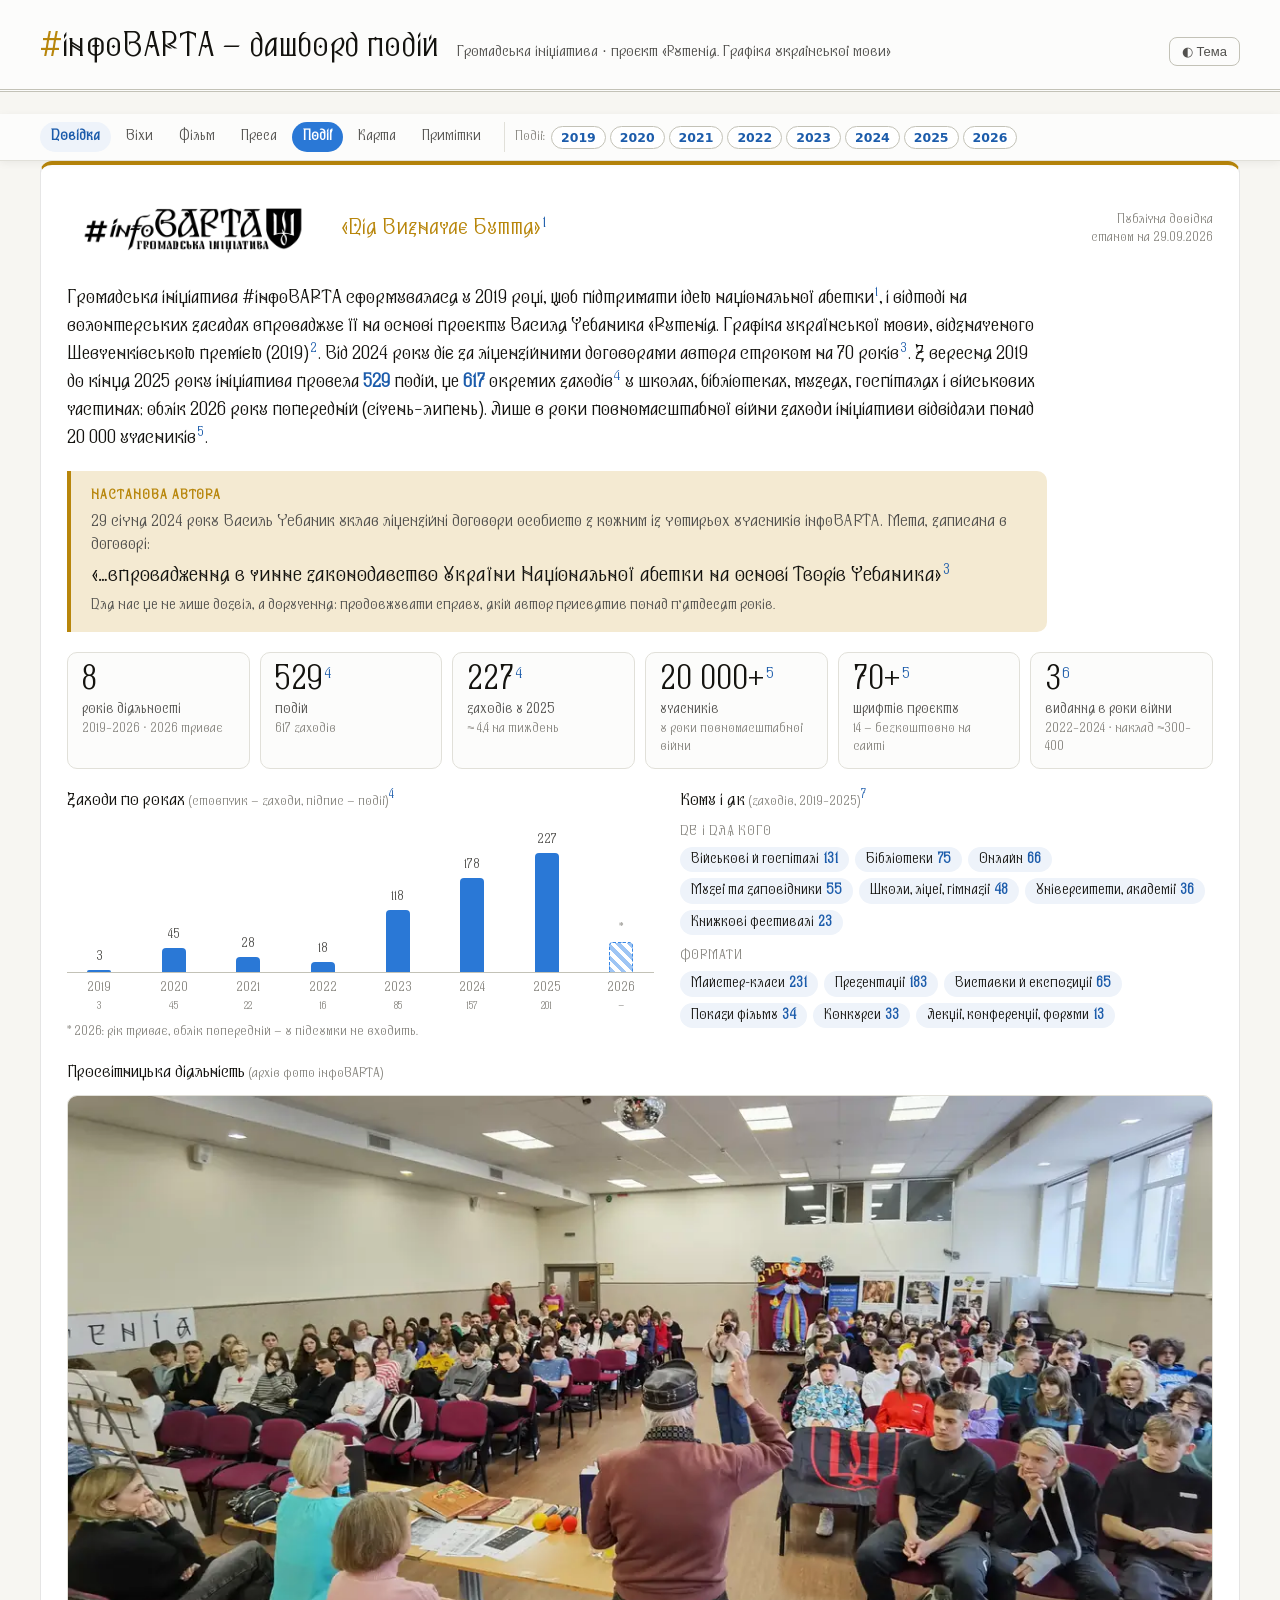
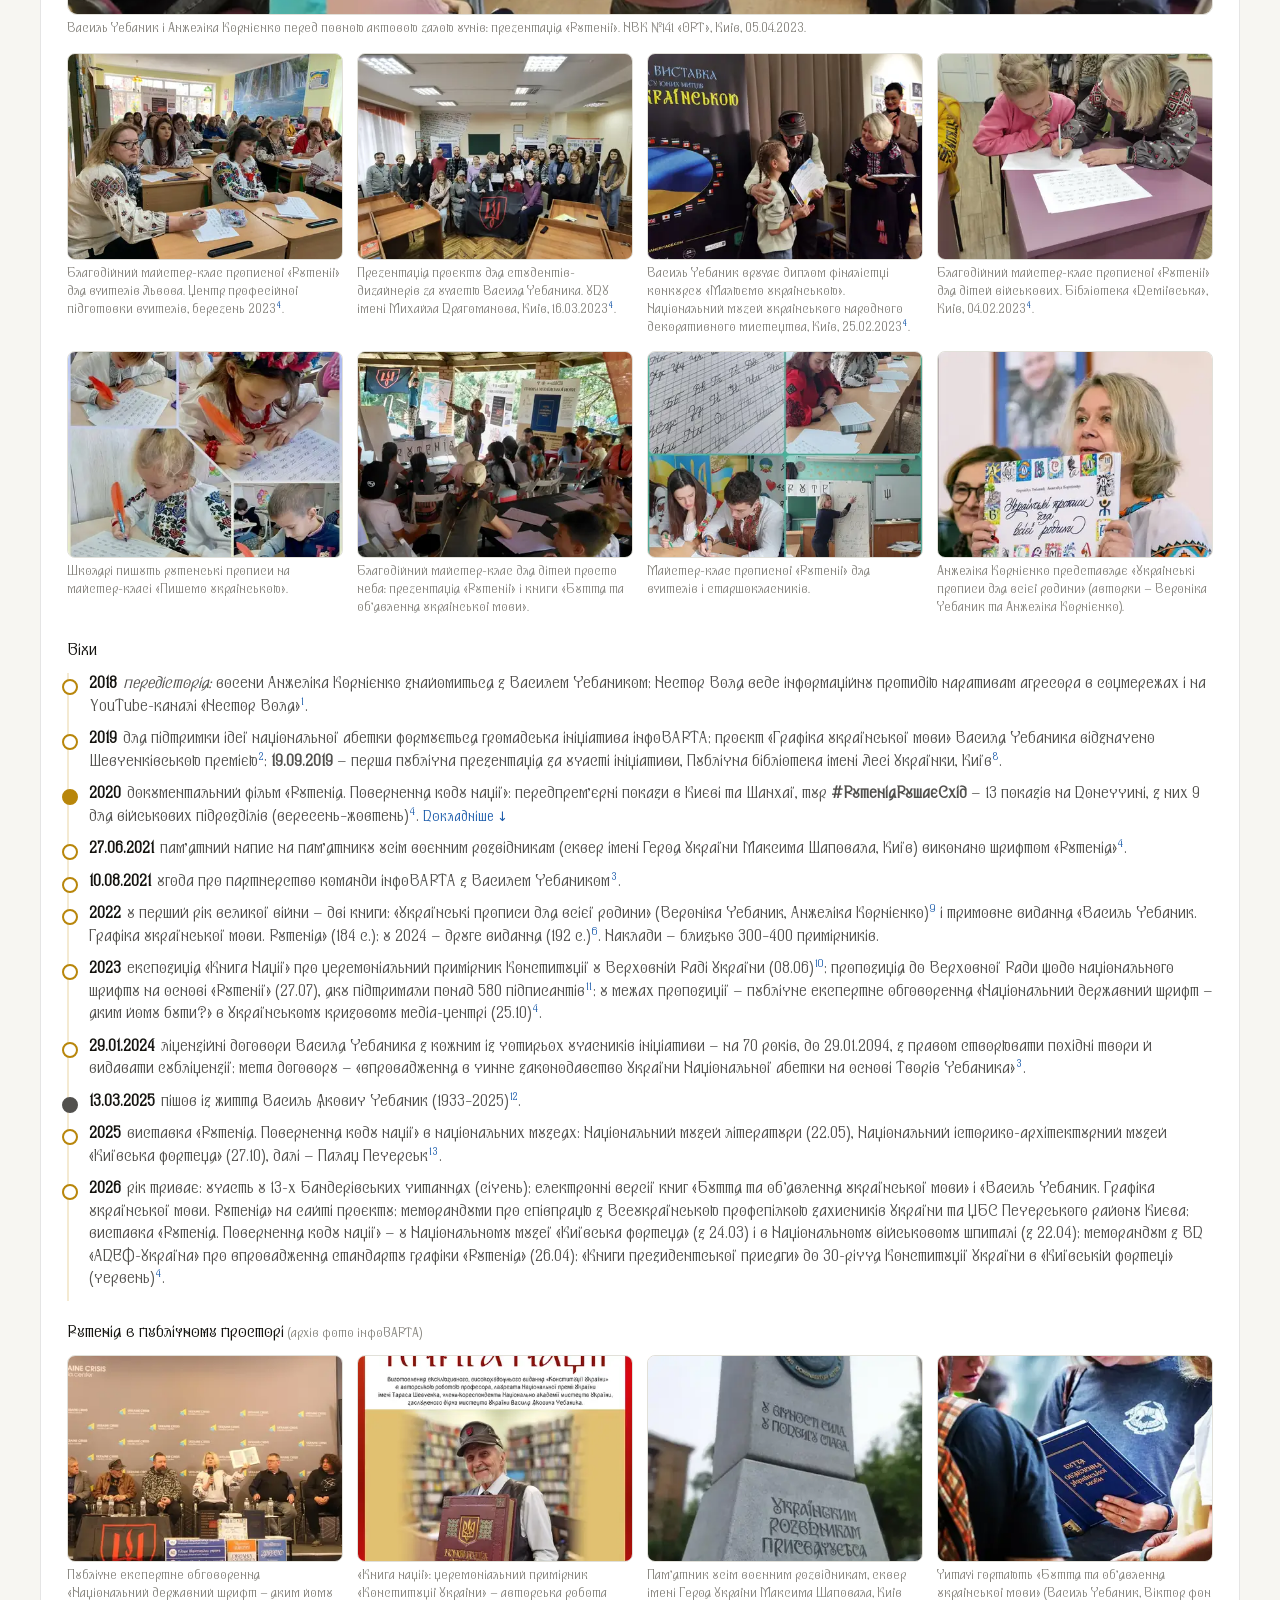
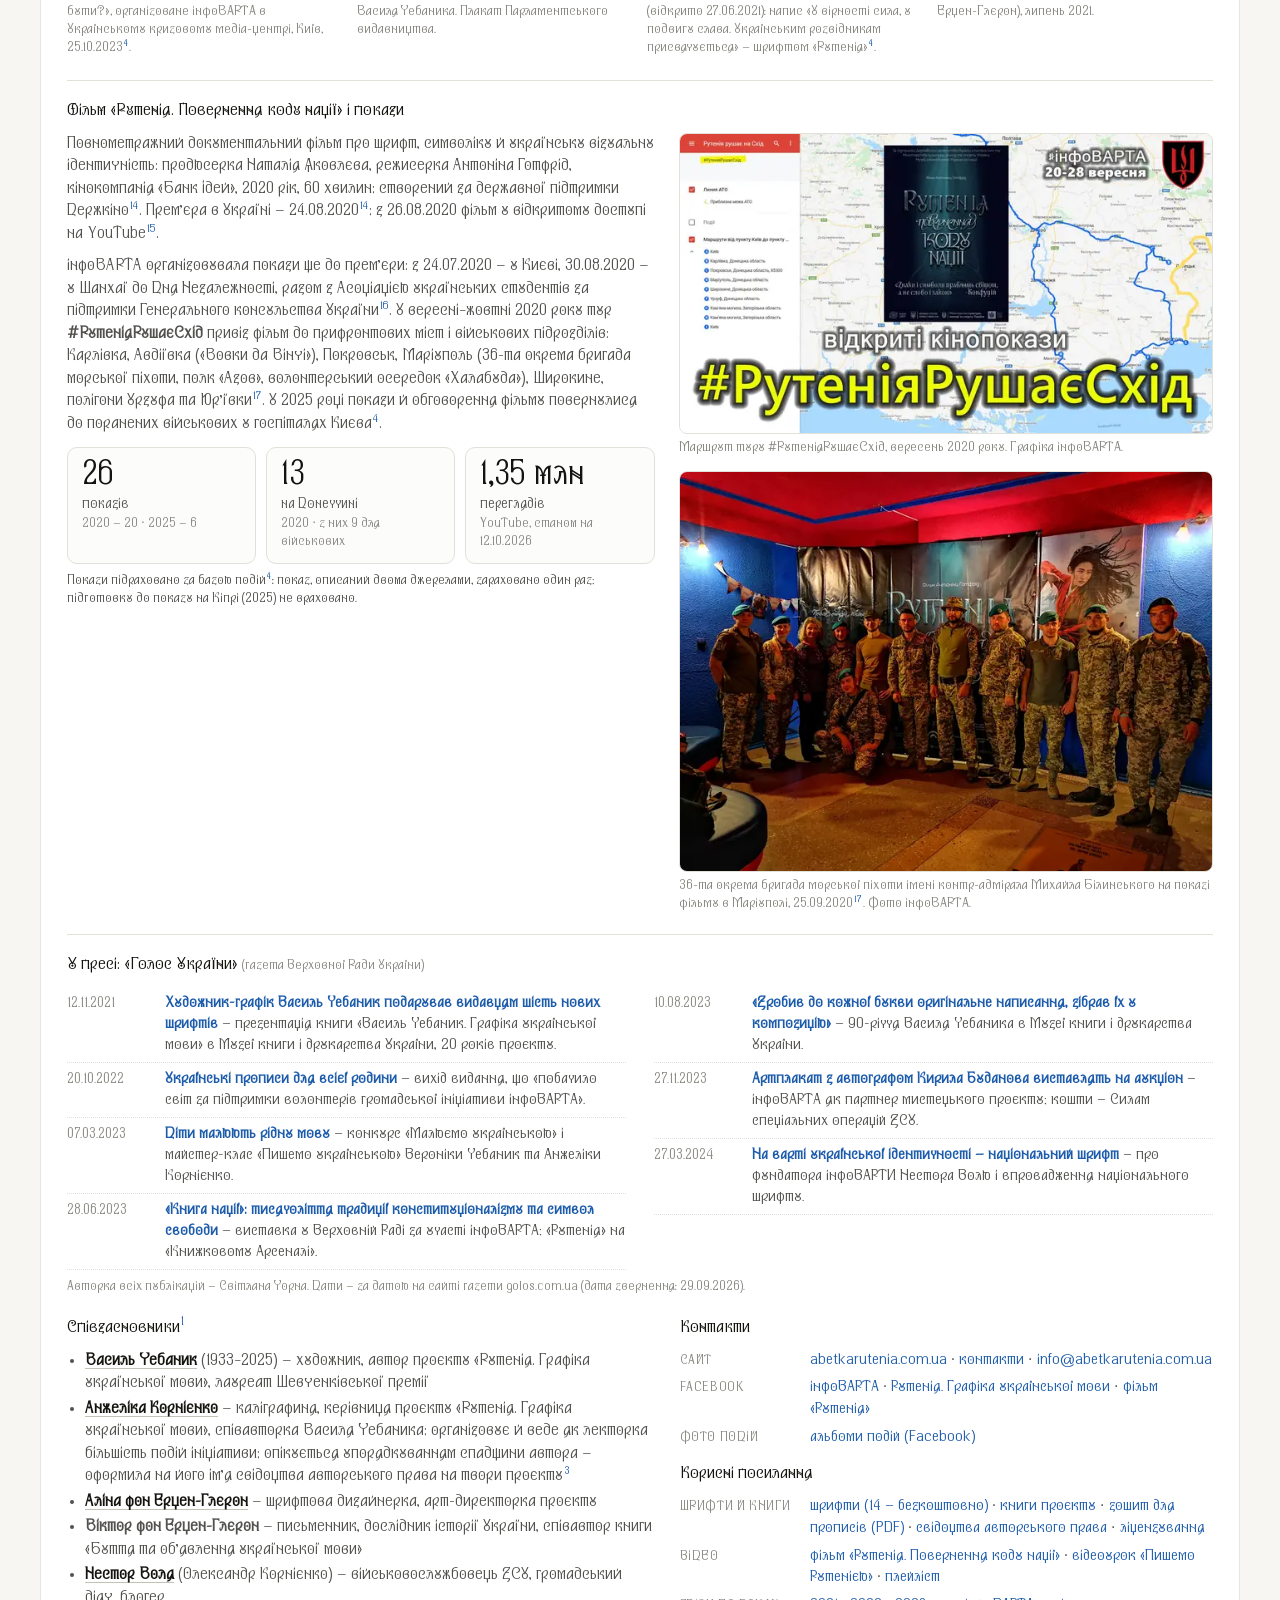
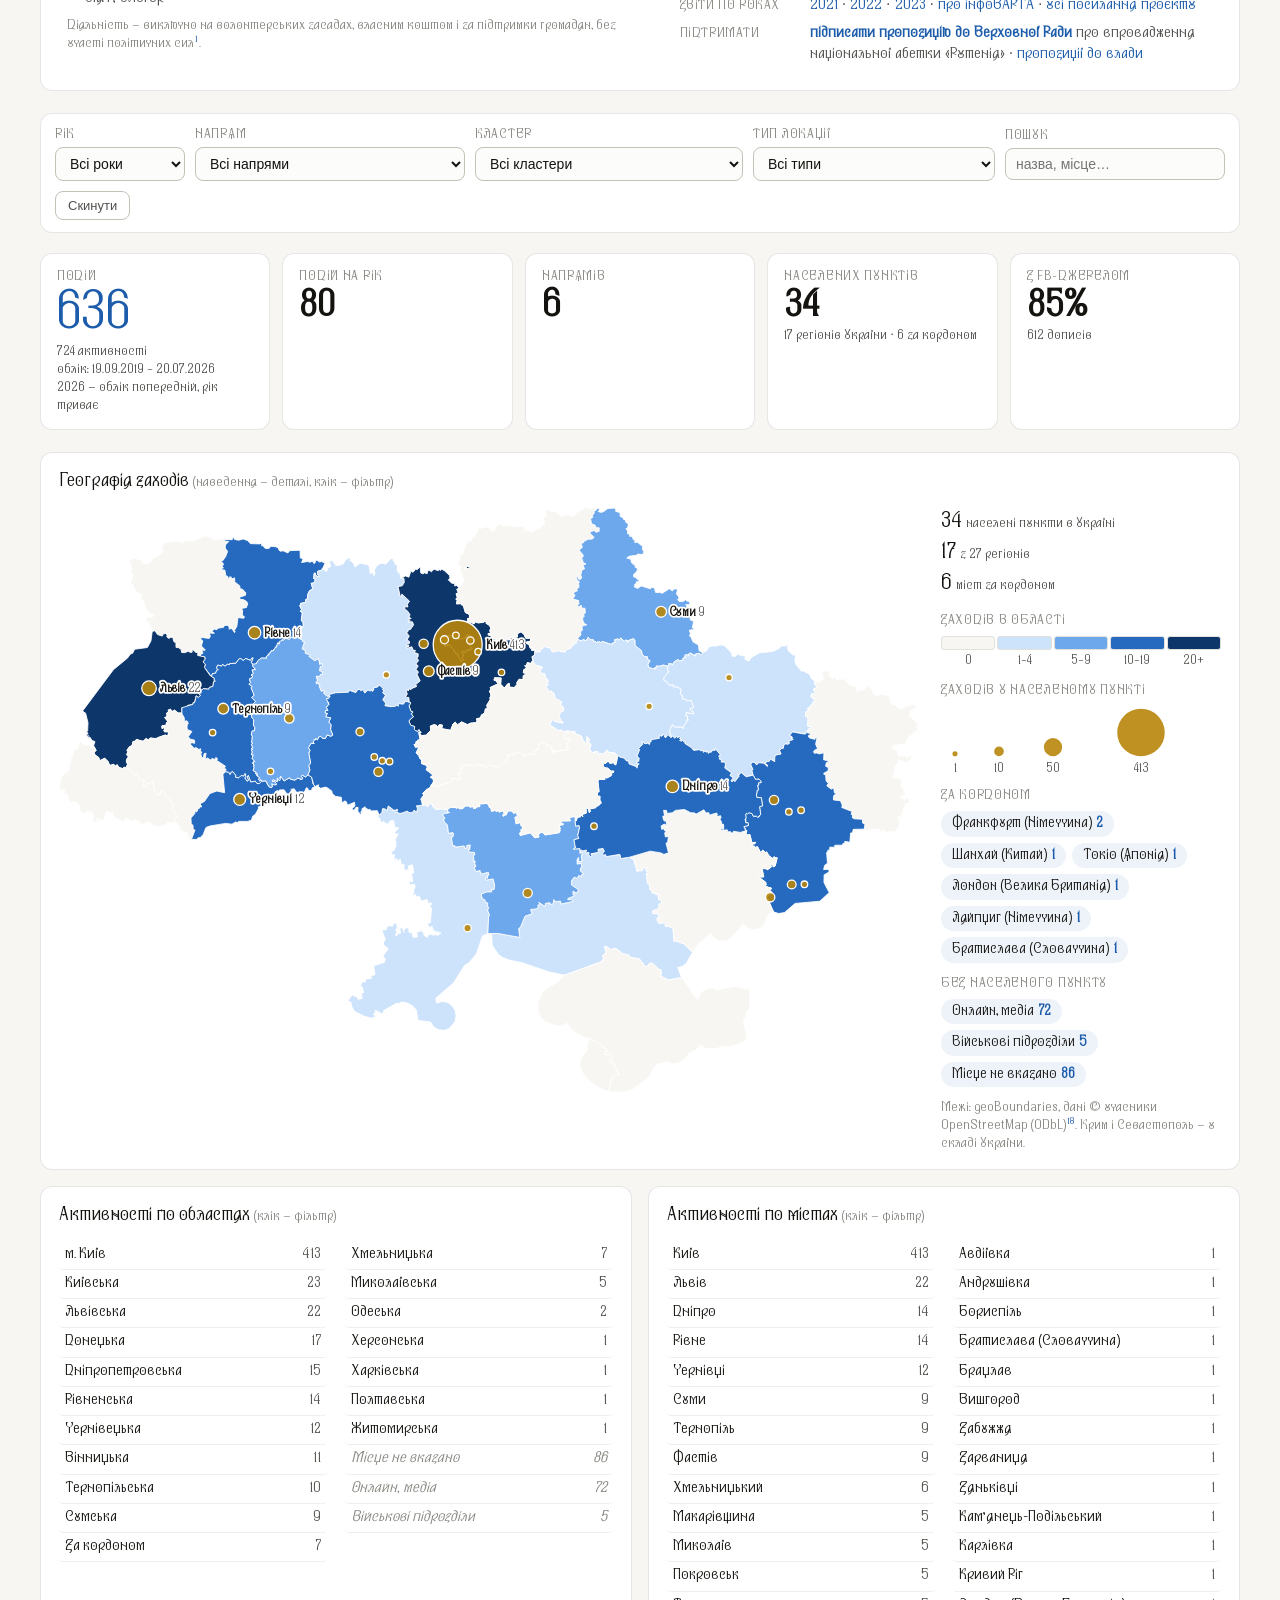
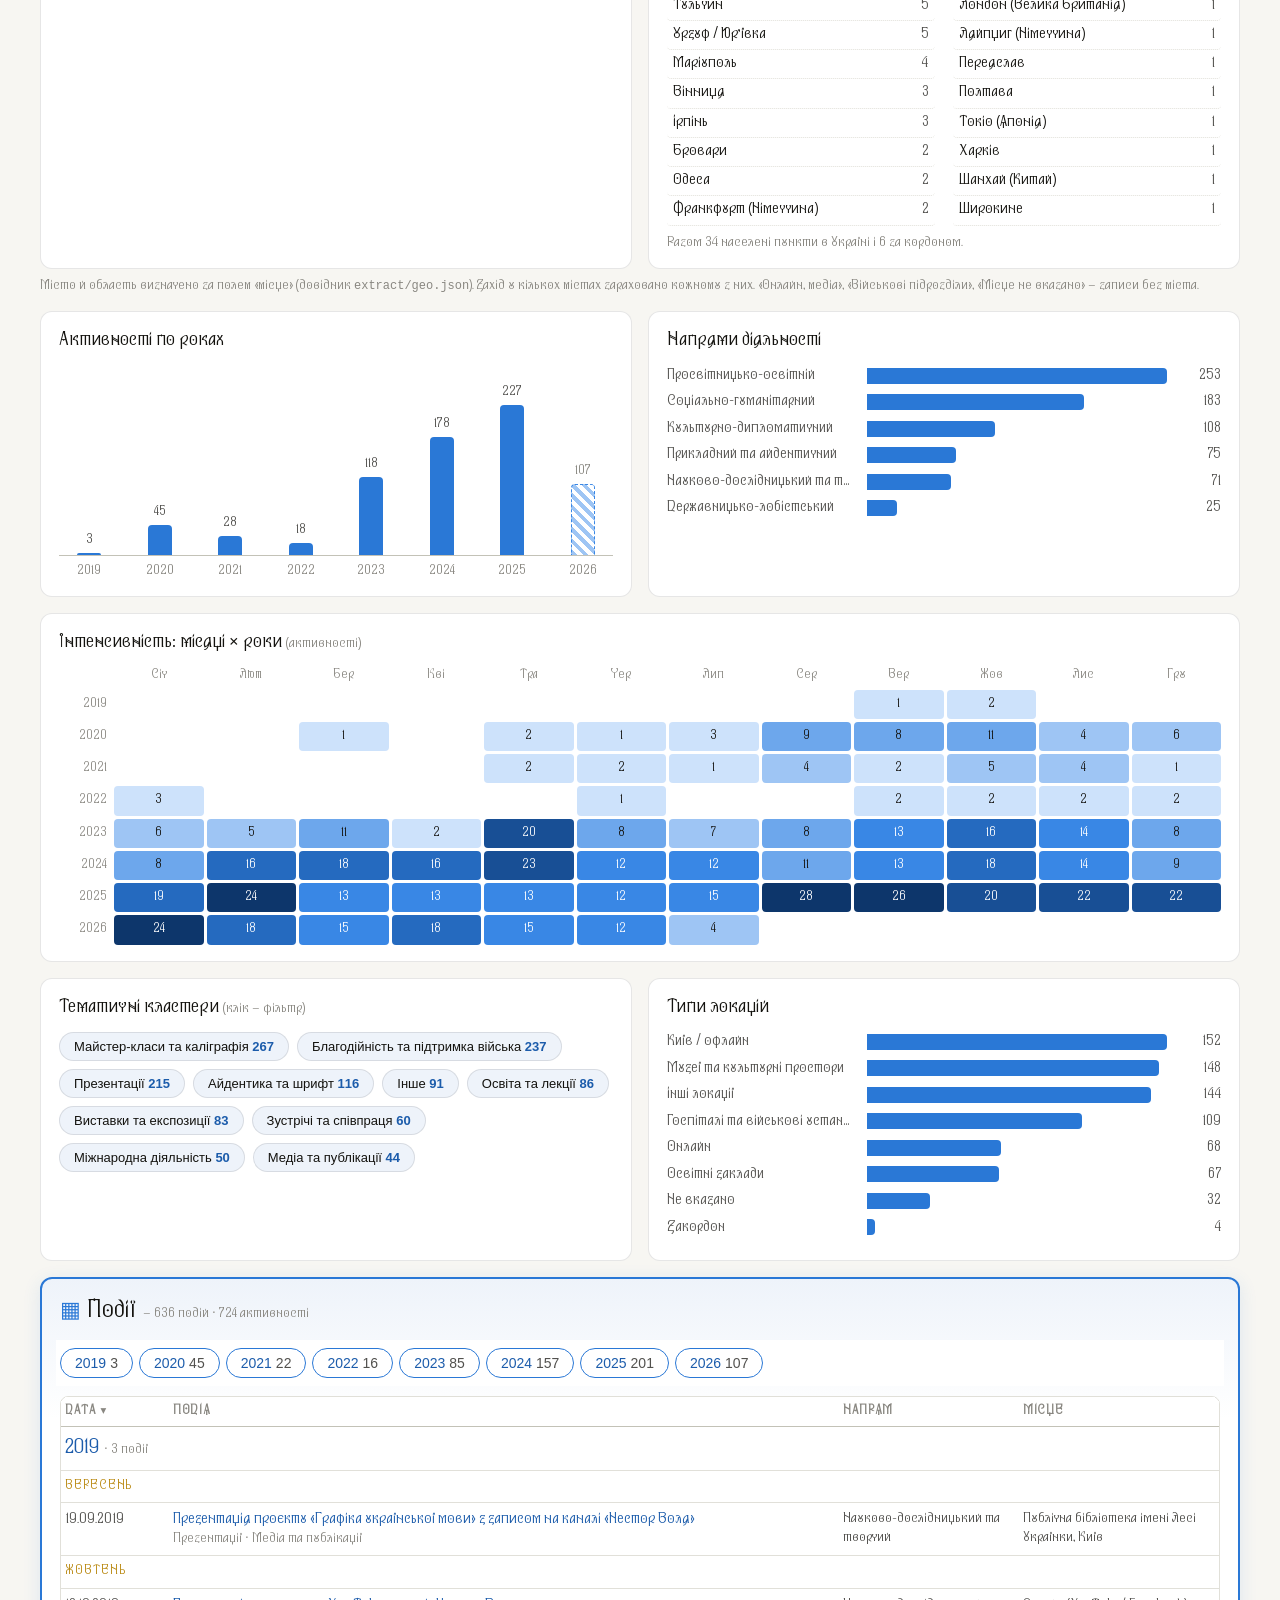
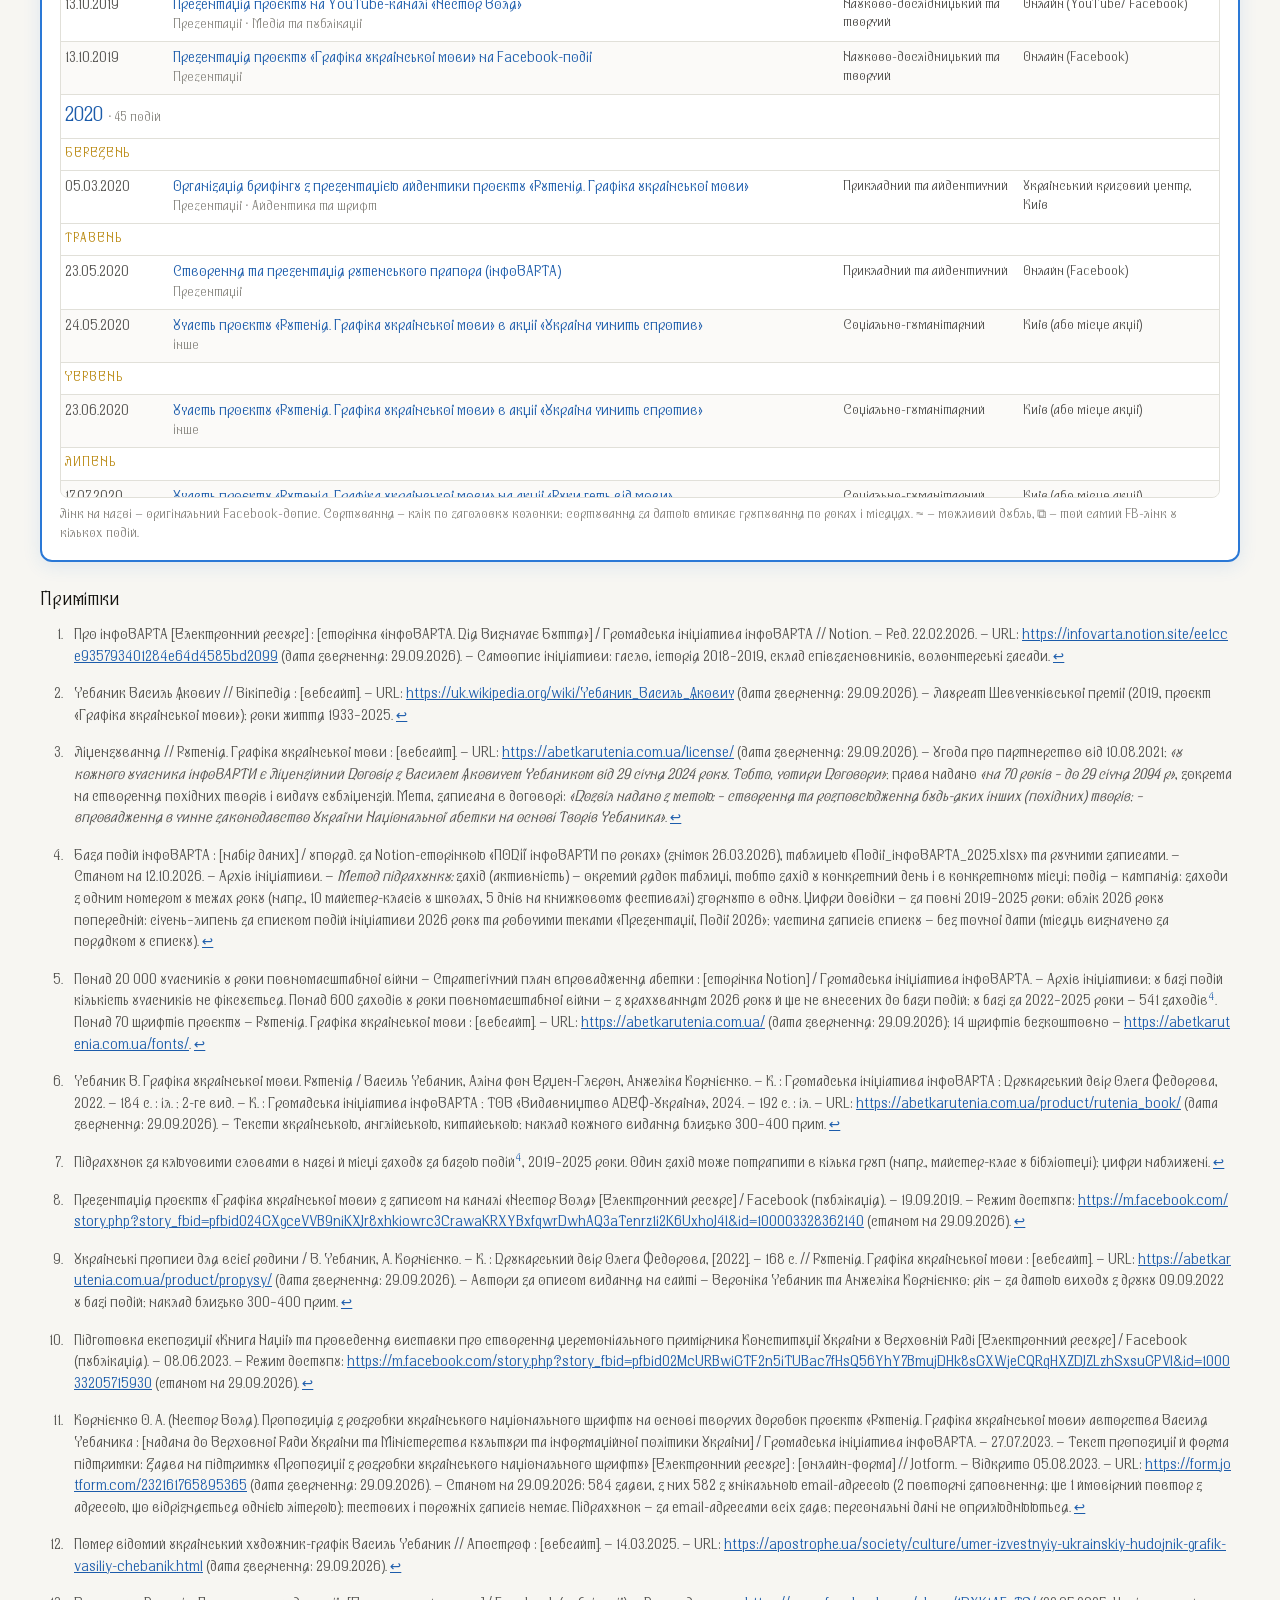
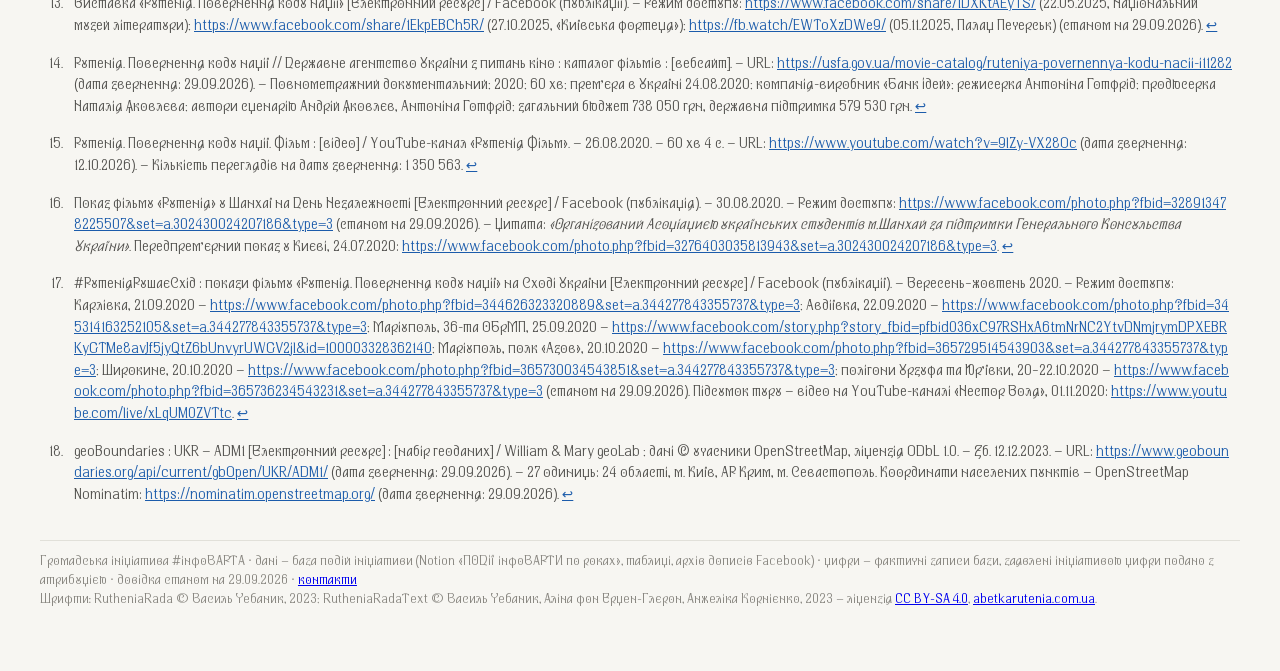
==== commit a0fbd973: "2026 events (Jan-Jul, preliminary); 2026 milestone Co-Authored-By: Claude Opus 5.5 <noreply@anthropi" ====
--- a/index.html
+++ b/index.html
@@ -433,7 +433,7 @@
       <div class="intro-stamp">Публічна довідка<br>станом на 29.09.2026</div>
     </div>
 
-    <p class="lede">Громадська ініціатива #інфоВАРТА сформувалася у 2019 році, щоб підтримати ідею національної абетки<sup><a href="#fn1" id="fnref1b">1</a></sup>, і відтоді на волонтерських засадах впроваджує її на основі проєкту Василя Чебаника «Рутенія. Графіка української мови», відзначеного Шевченківською премією (2019)<sup><a href="#fn2" id="fnref2">2</a></sup>. Від 2024 року діє за ліцензійними договорами автора строком на 70 років<sup><a href="#fn3" id="fnref3">3</a></sup>. З вересня 2019 до кінця 2025 року ініціатива провела <b data-i="ev">—</b> подій, це <b data-i="act">—</b> окремих заходів<sup><a href="#fn4" id="fnref4">4</a></sup> у школах, бібліотеках, музеях, госпіталях і військових частинах; облік 2026 року ще складається. Лише в роки повномасштабної війни заходи ініціативи відвідали понад 20 000 учасників<sup><a href="#fn5" id="fnref5">5</a></sup>.</p>
+    <p class="lede">Громадська ініціатива #інфоВАРТА сформувалася у 2019 році, щоб підтримати ідею національної абетки<sup><a href="#fn1" id="fnref1b">1</a></sup>, і відтоді на волонтерських засадах впроваджує її на основі проєкту Василя Чебаника «Рутенія. Графіка української мови», відзначеного Шевченківською премією (2019)<sup><a href="#fn2" id="fnref2">2</a></sup>. Від 2024 року діє за ліцензійними договорами автора строком на 70 років<sup><a href="#fn3" id="fnref3">3</a></sup>. З вересня 2019 до кінця 2025 року ініціатива провела <b data-i="ev">—</b> подій, це <b data-i="act">—</b> окремих заходів<sup><a href="#fn4" id="fnref4">4</a></sup> у школах, бібліотеках, музеях, госпіталях і військових частинах; облік 2026 року попередній (січень–липень). Лише в роки повномасштабної війни заходи ініціативи відвідали понад 20 000 учасників<sup><a href="#fn5" id="fnref5">5</a></sup>.</p>
 
     <blockquote class="mandate">
       <div class="mandate-label">Настанова автора</div>
@@ -513,7 +513,7 @@
       <li><span class="d">29.01.2024</span>ліцензійні договори Василя Чебаника з кожним із чотирьох учасників ініціативи — на 70 років, до 29.01.2094, з правом створювати похідні твори й видавати субліцензії; мета договору — «впровадження в чинне законодавство України Національної абетки на основі Творів Чебаника»<sup><a href="#fn3" id="fnref3c">3</a></sup>.</li>
       <li class="mourn"><span class="d">13.03.2025</span>пішов із життя Василь Якович Чебаник (1933–2025)<sup><a href="#fn12" id="fnref12">12</a></sup>.</li>
       <li><span class="d">2025</span>виставка «Рутенія. Повернення коду нації» в національних музеях: Національний музей літератури (22.05), Національний історико-архітектурний музей «Київська фортеця» (27.10), далі — Палац Печерськ<sup><a href="#fn13" id="fnref13">13</a></sup>.</li>
-      <li><span class="d">2026</span>рік триває: меморандум з ВД «АДЕФ-Україна» про впровадження стандарту графіки «Рутенія» (26.04); «Книги президентської присяги» до 30-річчя Конституції України в Національному музеї «Київська фортеця» (червень); виставка «Рутенія. Повернення коду нації» (березень); участь у 13-х Бандерівських читаннях (січень)<sup><a href="#fn4" id="fnref4d">4</a></sup>.</li>
+      <li><span class="d">2026</span>рік триває: участь у 13-х Бандерівських читаннях (січень); електронні версії книг «Буття та обʼявлення української мови» і «Василь Чебаник. Графіка української мови. Рутенія» на сайті проєкту; меморандуми про співпрацю з Всеукраїнською профспілкою захисників України та ЦБС Печерського району Києва; виставка «Рутенія. Повернення коду нації» — у Національному музеї «Київська фортеця» (з 24.03) і в Національному військовому шпиталі (з 22.04); меморандум з ВД «АДЕФ-Україна» про впровадження стандарту графіки «Рутенія» (26.04); «Книги президентської присяги» до 30-річчя Конституції України в «Київській фортеці» (червень)<sup><a href="#fn4" id="fnref4d">4</a></sup>.</li>
     </ol>
 
     <section class="edu" id="pubSec" aria-labelledby="pubTitle">
@@ -740,7 +740,7 @@
       <li id="fn1">Про інфоВАРТА [Електронний ресурс] : [сторінка «інфоВАРТА. Дія Визначає Буття»] / Громадська ініціатива інфоВАРТА // Notion. — Ред. 22.02.2026. — URL: <a href="https://infovarta.notion.site/ee1cce935793401284e64d4585bd2099">https://infovarta.notion.site/ee1cce935793401284e64d4585bd2099</a> (дата звернення: 29.09.2026). — Самоопис ініціативи: гасло, історія 2018–2019, склад співзасновників, волонтерські засади. <a href="#fnref1" aria-label="Повернутися до місця в тексті">↩︎</a></li>
       <li id="fn2">Чебаник Василь Якович // Вікіпедія : [вебсайт]. — URL: <a href="https://uk.wikipedia.org/wiki/Чебаник_Василь_Якович">https://uk.wikipedia.org/wiki/Чебаник_Василь_Якович</a> (дата звернення: 29.09.2026). — Лауреат Шевченківської премії (2019, проєкт «Графіка української мови»); роки життя 1933–2025. <a href="#fnref2" aria-label="Повернутися до місця в тексті">↩︎</a></li>
       <li id="fn3">Ліцензування // Рутенія. Графіка української мови : [вебсайт]. — URL: <a href="https://abetkarutenia.com.ua/license/">https://abetkarutenia.com.ua/license/</a> (дата звернення: 29.09.2026). — Угода про партнерство від 10.08.2021; <q>у кожного учасника інфоВАРТИ є Ліцензійний Договір з Василем Яковичем Чебаником від 29 січня 2024 року. Тобто, чотири Договори</q>; права надано <q>на 70 років – до 29 січня 2094 р</q>, зокрема на створення похідних творів і видачу субліцензій. Мета, записана в договорі: <q>Дозвіл надано з метою: – створення та розповсюдження будь-яких інших (похідних) творів; – впровадження в чинне законодавство України Національної абетки на основі Творів Чебаника</q>. <a href="#fnref3" aria-label="Повернутися до місця в тексті">↩︎</a></li>
-      <li id="fn4">База подій інфоВАРТА : [набір даних] / упоряд. за Notion-сторінкою «ПОДІЇ інфоВАРТИ по роках» (знімок 26.03.2026), таблицею «Події_інфоВАРТА_2025.xlsx» та ручними записами. — Станом на 29.09.2026. — Архів ініціативи. — <i>Метод підрахунку:</i> захід (активність) — окремий рядок таблиці, тобто захід у конкретний день і в конкретному місці; подія — кампанія: заходи з одним номером у межах року (напр., 10 майстер-класів у школах, 5 днів на книжковому фестивалі) згорнуто в одну. Цифри довідки — за повні 2019–2025 роки; облік 2026 року ще не складено, віха «2026» подана за робочими теками ініціативи «Презентації, Події 2026» (попередньо, без дат частини подій). <a href="#fnref4" aria-label="Повернутися до місця в тексті">↩︎</a></li>
+      <li id="fn4">База подій інфоВАРТА : [набір даних] / упоряд. за Notion-сторінкою «ПОДІЇ інфоВАРТИ по роках» (знімок 26.03.2026), таблицею «Події_інфоВАРТА_2025.xlsx» та ручними записами. — Станом на 12.10.2026. — Архів ініціативи. — <i>Метод підрахунку:</i> захід (активність) — окремий рядок таблиці, тобто захід у конкретний день і в конкретному місці; подія — кампанія: заходи з одним номером у межах року (напр., 10 майстер-класів у школах, 5 днів на книжковому фестивалі) згорнуто в одну. Цифри довідки — за повні 2019–2025 роки; облік 2026 року попередній: січень–липень за списком подій ініціативи 2026 року та робочими теками «Презентації, Події 2026»; частина записів списку — без точної дати (місяць визначено за порядком у списку). <a href="#fnref4" aria-label="Повернутися до місця в тексті">↩︎</a></li>
       <li id="fn5">Понад 20 000 учасників у роки повномасштабної війни — Стратегічний план впровадження абетки : [сторінка Notion] / Громадська ініціатива інфоВАРТА. — Архів ініціативи; у базі подій кількість учасників не фіксується. Понад 600 заходів у роки повномасштабної війни — з урахуванням 2026 року й ще не внесених до бази подій; у базі за 2022–2025 роки — <span data-i="act2225">—</span> заходів<sup><a href="#fn4" id="fnref4h">4</a></sup>. Понад 70 шрифтів проєкту — Рутенія. Графіка української мови : [вебсайт]. — URL: <a href="https://abetkarutenia.com.ua/">https://abetkarutenia.com.ua/</a> (дата звернення: 29.09.2026); 14 шрифтів безкоштовно — <a href="https://abetkarutenia.com.ua/fonts/">https://abetkarutenia.com.ua/fonts/</a>. <a href="#fnref5" aria-label="Повернутися до місця в тексті">↩︎</a></li>
       <li id="fn6">Чебаник В. Графіка української мови. Рутенія / Василь Чебаник, Аліна фон Ерцен-Глєрон, Анжеліка Корнієнко. — К. : Громадська ініціатива інфоВАРТА ; Друкарський двір Олега Федорова, 2022. — 184 с. : іл. ; 2-ге вид. — К. : Громадська ініціатива інфоВАРТА ; ТОВ «Видавництво АДЕФ-Україна», 2024. — 192 с. : іл. — URL: <a href="https://abetkarutenia.com.ua/product/rutenia_book/">https://abetkarutenia.com.ua/product/rutenia_book/</a> (дата звернення: 29.09.2026). — Тексти українською, англійською, китайською; наклад кожного видання близько 300–400 прим. <a href="#fnref6" aria-label="Повернутися до місця в тексті">↩︎</a></li>
       <li id="fn7">Підрахунок за ключовими словами в назві й місці заходу за базою подій<sup><a href="#fn4" id="fnref4c">4</a></sup>, 2019–2025 роки. Один захід може потрапити в кілька груп (напр., майстер-клас у бібліотеці); цифри наближені. <a href="#fnref7" aria-label="Повернутися до місця в тексті">↩︎</a></li>
@@ -770,7 +770,7 @@
 </div>
 
 <script>
-const DATA = [{"src_no":"3","parent_title":"Захід у Києві: презентація проєкту","year":2019,"date":"2019-09-19","date_raw":"19.09.2019","date_precision":"day","date_end":null,"title":"Презентація проєкту «Графіка української мови» з записом на каналі «Нестор Воля»","direction":"Науково-дослідницький та творчий","location":"Публічна бібліотека імені Лесі Українки, Київ","fb_url":"https://m.facebook.com/story.php?story_fbid=pfbid024GXgceVVB9niKXJr8xhkiowrc3CrawaKRXYBxfqwrDwhAQ3aTenrz1i2K6UxhoJ4l&id=100003328362140","source":"notion-2021-table","archive_status":"failed","fb_url_canonical":"https://www.facebook.com/story.php?story_fbid=pfbid024GXgceVVB9niKXJr8xhkiowrc3CrawaKRXYBxfqwrDwhAQ3aTenrz1i2K6UxhoJ4l&id=100003328362140&_rdr","id":"2019-0001","clusters":["Презентації","Медіа та публікації"],"loc_type":"Музеї та культурні простори","cities":["Київ"],"oblasts":["м. Київ"]},{"src_no":"4","parent_title":"Онлайн-активність","year":2019,"date":"2019-10-13","date_raw":"13.10.2019","date_precision":"day","date_end":null,"title":"Презентація проєкту на YouTube-каналі «Нестор Воля»","direction":"Науково-дослідницький та творчий","location":"Онлайн (YouTube/ Facebook)","fb_url":"https://m.facebook.com/story.php?story_fbid=pfbid0V1SckirUTNEBNe85QnN5uTWDwTWGrPMNk8jQApgCMAE1naFPVozJr56djoo4gRNvl&id=100001418942163","source":"notion-2021-table","archive_status":"failed","fb_url_canonical":"https://www.facebook.com/story.php?story_fbid=pfbid0V1SckirUTNEBNe85QnN5uTWDwTWGrPMNk8jQApgCMAE1naFPVozJr56djoo4gRNvl&id=100001418942163&_rdr","id":"2019-0002","clusters":["Презентації","Медіа та публікації"],"loc_type":"Онлайн","cities":[],"oblasts":["Онлайн, медіа"]},{"src_no":"5","parent_title":"Онлайн-активність","year":2019,"date":"2019-10-13","date_raw":"13.10.2019","date_precision":"day","date_end":null,"title":"Презентація проєкту «Графіка української мови» на Facebook-події","direction":"Науково-дослідницький та творчий","location":"Онлайн (Facebook)","fb_url":"https://m.facebook.com/events/1164485053750655?","source":"notion-2021-table","archive_status":"snapshot-only","id":"2019-0003","clusters":["Презентації"],"loc_type":"Онлайн","cities":[],"oblasts":["Онлайн, медіа"]},{"src_no":"6","parent_title":"Брифінг у Києві","year":2020,"date":"2020-03-05","date_raw":"05.03.2020","date_precision":"day","date_end":null,"title":"Організація брифінгу з презентацією айдентики проєкту «Рутенія. Графіка української мови»","direction":"Прикладний та айдентичний","location":"Український кризовий центр, Київ","fb_url":"https://www.facebook.com/photo.php?fbid=284022766047912&set=a.419467529170101&type=3","source":"notion-2021-table","archive_status":"archived","fb_url_canonical":"https://www.facebook.com/photo.php?fbid=284022766047912&set=a.419467529170101&type=3","id":"2020-0001","clusters":["Презентації","Айдентика та шрифт"],"loc_type":"Київ / офлайн","cities":["Київ"],"oblasts":["м. Київ"]},{"src_no":"7","parent_title":"Творчий результат","year":2020,"date":"2020-05-23","date_raw":"23.05.2020","date_precision":"day","date_end":null,"title":"Створення та презентація рутенського прапора (інфоВАРТА)","direction":"Прикладний та айдентичний","location":"Онлайн (Facebook)","fb_url":"https://www.facebook.com/photo.php?fbid=284027212714134&set=a.419467529170101&type=3","source":"notion-2021-table","archive_status":"archived","fb_url_canonical":"https://www.facebook.com/photo.php?fbid=284027212714134&set=a.419467529170101&type=3","id":"2020-0002","clusters":["Презентації"],"loc_type":"Онлайн","cities":[],"oblasts":["Онлайн, медіа"]},{"src_no":"8","parent_title":"Громадська акція","year":2020,"date":"2020-05-24","date_raw":"24.05.2020","date_precision":"day","date_end":null,"title":"Участь проєкту «Рутенія. Графіка української мови» в акції «Україна чинить спротив»","direction":"Соціально-гуманітарний","location":"Київ (або місце акції)","fb_url":"https://www.facebook.com/photo.php?fbid=284034399380082&set=a.419467529170101&type=3","source":"notion-2021-table","archive_status":"archived","fb_url_canonical":"https://www.facebook.com/photo.php?fbid=284034399380082&set=a.419467529170101&type=3","id":"2020-0003","clusters":["Інше"],"loc_type":"Київ / офлайн","cities":["Київ"],"oblasts":["м. Київ"]},{"src_no":"9","parent_title":"Громадська акція","year":2020,"date":"2020-06-23","date_raw":"23.06.2020","date_precision":"day","date_end":null,"title":"Участь проєкту «Рутенія. Графіка української мови» в акції «Україна чинить спротив»","direction":"Соціально-гуманітарний","location":"Київ (або місце акції)","fb_url":"https://www.facebook.com/photo.php?fbid=284036429379879&set=a.419467529170101&type=3","source":"notion-2021-table","archive_status":"archived","fb_url_canonical":"https://www.facebook.com/photo.php?fbid=284036429379879&set=a.419467529170101&type=3","id":"2020-0004","clusters":["Інше"],"loc_type":"Київ / офлайн","cities":["Київ"],"oblasts":["м. Київ"]},{"src_no":"10","parent_title":"Громадська акція","year":2020,"date":"2020-07-17","date_raw":"17.07.2020","date_precision":"day","date_end":null,"title":"Участь проєкту «Рутенія. Графіка української мови» на акції «Руки геть від мови»","direction":"Соціально-гуманітарний","location":"Київ (або місце акції)","fb_url":"https://www.facebook.com/photo.php?fbid=298761191240736&set=a.288340995616089&type=3","source":"notion-2021-table","archive_status":"archived","fb_url_canonical":"https://www.facebook.com/photo.php?fbid=298761191240736&set=a.288340995616089&type=3","id":"2020-0005","clusters":["Інше"],"loc_type":"Київ / офлайн","cities":["Київ"],"oblasts":["м. Київ"]},{"src_no":"11","parent_title":"Творча співпраця","year":2020,"date":"2020-07-22","date_raw":"22.07.2020","date_precision":"day","date_end":null,"title":"Початок спільної роботи над проєктом прописної абетки","direction":"Науково-дослідницький та творчий","location":"Онлайн (Facebook)","fb_url":"https://www.facebook.com/photo.php?fbid=283989419384580&set=a.419467529170101&type=3","source":"notion-2021-table","archive_status":"archived","fb_url_canonical":"https://www.facebook.com/photo.php?fbid=283989419384580&set=a.419467529170101&type=3","id":"2020-0006","clusters":["Майстер-класи та каліграфія","Айдентика та шрифт"],"loc_type":"Онлайн","cities":[],"oblasts":["Онлайн, медіа"]},{"src_no":"13","parent_title":"Організація кінопоказу в Києві","year":2020,"date":"2020-07-24","date_raw":"24.07.2020","date_precision":"day","date_end":null,"title":"Організація предпремʼєрного показу фільму «Рутенія. Повернення коду нації»","direction":"Соціально-гуманітарний","location":"Київ (місце показу)","fb_url":"https://www.facebook.com/photo.php?fbid=3276403035813943&set=a.302430024207186&type=3","source":"notion-2021-table","archive_status":"archived","fb_url_canonical":"https://www.facebook.com/photo.php?fbid=3276403035813943&set=a.302430024207186&type=3","id":"2020-0007","clusters":["Інше"],"loc_type":"Київ / офлайн","cities":["Київ"],"oblasts":["м. Київ"]},{"src_no":"14","parent_title":"Онлайн-активність","year":2020,"date":"2020-08-01","date_raw":"01.08.2020","date_precision":"day","date_end":null,"title":"Презентація проєкту «Рутенія» в роботах Дмитра Лісінбарта на YouTube-каналі «Нестор Воля»","direction":"Науково-дослідницький та творчий","location":"Онлайн (YouTube-канал)","fb_url":"https://www.youtube.com/live/91SraIOSaGw?si=0afEa_l-mpu5_CTR","source":"notion-2021-table","archive_status":"snapshot-only","fb_url_canonical":"https://www.youtube.com/live/91SraIOSaGw?si=0afEa_l-mpu5_CTR","id":"2020-0008","clusters":["Презентації","Медіа та публікації"],"loc_type":"Онлайн","cities":[],"oblasts":["Онлайн, медіа"]},{"src_no":"15","parent_title":"Онлайн-активність","year":2020,"date":"2020-08-10","date_raw":"10.08.2020","date_precision":"day","date_end":null,"title":"Онлайн розмова на YouTube-каналі «Нестор Воля» з творцями фільму «Рутенія. Повернення коду нації»","direction":"Науково-дослідницький та творчий","location":"Онлайн (YouTube-канал)","fb_url":"https://www.youtube.com/live/tw4Gh-RwmGM?si=5ZoH4a0Spv4iiXnt","source":"notion-2021-table","archive_status":"snapshot-only","fb_url_canonical":"https://www.youtube.com/live/tw4Gh-RwmGM?si=5ZoH4a0Spv4iiXnt","id":"2020-0009","clusters":["Медіа та публікації"],"loc_type":"Онлайн","cities":[],"oblasts":["Онлайн, медіа"]},{"src_no":"16","parent_title":"Громадська акція","year":2020,"date":"2020-08-12","date_raw":"12.08.2020","date_precision":"day","date_end":null,"title":"Участь фільму «Рутенія. Повернення коду нації» в акції «Василь Стус проти Медведчука»","direction":"Соціально-гуманітарний","location":"Київ (місце акції)","fb_url":"https://youtu.be/-YY3KIrMlPI?si=oWbvyq8OwznajMpb","source":"notion-2021-table","archive_status":"snapshot-only","fb_url_canonical":"https://www.youtube.com/watch?si=oWbvyq8OwznajMpb&v=-YY3KIrMlPI&feature=youtu.be","id":"2020-0010","clusters":["Інше"],"loc_type":"Київ / офлайн","cities":["Київ"],"oblasts":["м. Київ"]},{"src_no":"17","parent_title":"Громадська акція","year":2020,"date":"2020-08-14","date_raw":"14.08.2020","date_precision":"day","date_end":null,"title":"Участь проєкту «Рутенія. Графіка української мови» на акції «Василь Стус проти Медведчука»","direction":"Соціально-гуманітарний","location":"Київ (місце акції)","fb_url":"https://www.facebook.com/photo.php?fbid=3265642230223357&set=a.288340995616089&type=3","source":"notion-2021-table","archive_status":"archived","fb_url_canonical":"https://www.facebook.com/photo.php?fbid=3265642230223357&set=a.288340995616089&type=3","id":"2020-0011","clusters":["Інше"],"loc_type":"Київ / офлайн","cities":["Київ"],"oblasts":["м. Київ"]},{"src_no":"18","parent_title":"Організація кінопоказу в Києві","year":2020,"date":"2020-08-20","date_raw":"20.08.2020","date_precision":"day","date_end":null,"title":"Організація предпремʼєрного показу фільму «Рутенія. Повернення коду нації» з Національним корпусом (відео на YouTube)","direction":"Соціально-гуманітарний","location":"Київ (місце показу)","fb_url":"https://www.youtube.com/live/kR_cPxXVde4?si=OjKFbqlyISx4bz2Z","source":"notion-2021-table","archive_status":"failed","fb_url_canonical":"https://www.youtube.com/live/kR_cPxXVde4?si=OjKFbqlyISx4bz2Z","id":"2020-0012","clusters":["Медіа та публікації"],"loc_type":"Київ / офлайн","cities":["Київ"],"oblasts":["м. Київ"]},{"src_no":"19","parent_title":"Організація кінопоказу в Києві","year":2020,"date":"2020-08-20","date_raw":"20.08.2020","date_precision":"day","date_end":null,"title":"Організація предпремʼєрного показу фільму «Рутенія. Повернення коду нації» з Національним корпусом (відео «я прямий канал»)","direction":"Соціально-гуманітарний","location":"Київ (місце показу)","fb_url":"https://youtu.be/OrrPECiopg0?si=TdpAbyx25a8pXXtE","source":"notion-2021-table","archive_status":"snapshot-only","fb_url_canonical":"https://www.youtube.com/watch?si=TdpAbyx25a8pXXtE&v=OrrPECiopg0&feature=youtu.be","id":"2020-0013","clusters":["Медіа та публікації"],"loc_type":"Київ / офлайн","cities":["Київ"],"oblasts":["м. Київ"]},{"src_no":"20","parent_title":"Громадська акція","year":2020,"date":"2020-08-24","date_raw":"24.08.2020","date_precision":"day","date_end":null,"title":"Участь проєкту «Рутенія. Графіка української мови» на марші до Дня Незалежності","direction":"Соціально-гуманітарний","location":"Київ (місце акції)","fb_url":"https://www.facebook.com/media/set/?set=a.324557735327748&type=3","source":"notion-2021-table","archive_status":"snapshot-only","id":"2020-0014","clusters":["Інше"],"loc_type":"Київ / офлайн","cities":["Київ"],"oblasts":["м. Київ"]},{"src_no":"21","parent_title":"Організація кінопоказу в Києві","year":2020,"date":"2020-08-27","date_raw":"27.08.2020","date_precision":"day","date_end":null,"title":"Організація предпремʼєрного показу фільму «Рутенія. Повернення коду нації» з Національним корпусом до Дня прапора","direction":"Соціально-гуманітарний","location":"Київ (місце показу)","fb_url":"https://www.facebook.com/photo.php?fbid=327150851735103&set=a.302430024207186&type=3","source":"notion-2021-table","archive_status":"archived","fb_url_canonical":"https://www.facebook.com/photo.php?fbid=327150851735103&set=a.302430024207186&type=3","id":"2020-0015","clusters":["Інше"],"loc_type":"Київ / офлайн","cities":["Київ"],"oblasts":["м. Київ"]},{"src_no":"22","parent_title":"Міжнародний захід","year":2020,"date":"2020-08-30","date_raw":"30.08.2020","date_precision":"day","date_end":null,"title":"Організація предпремʼєрного показу фільму «Рутенія. Повернення коду нації» з дипломатичним корпусом українців в Шанхаї","direction":"Культурно-дипломатичний","location":"Шанхай, Китай","fb_url":"https://www.facebook.com/photo.php?fbid=328913478225507&set=a.302430024207186&type=3","source":"notion-2021-table","archive_status":"archived","fb_url_canonical":"https://www.facebook.com/photo.php?fbid=328913478225507&set=a.302430024207186&type=3","id":"2020-0016","clusters":["Міжнародна діяльність"],"loc_type":"Інші локації","cities":["Шанхай (Китай)"],"oblasts":["За кордоном"]},{"src_no":"23","parent_title":"Організація кінопоказу в Києві","year":2020,"date":"2020-09-03","date_raw":"03.09.2020","date_precision":"day","date_end":null,"title":"Організація предпремʼєрного показу фільму «Рутенія. Повернення коду нації» з Національним корпусом до Дня дисидента","direction":"Соціально-гуманітарний","location":"Київ (місце показу)","fb_url":"https://www.facebook.com/photo.php?fbid=3327273960726850&set=a.302430024207186&type=3","source":"notion-2021-table","archive_status":"archived","fb_url_canonical":"https://www.facebook.com/photo.php?fbid=3327273960726850&set=a.302430024207186&type=3","id":"2020-0017","clusters":["Інше"],"loc_type":"Київ / офлайн","cities":["Київ"],"oblasts":["м. Київ"]},{"src_no":"24","parent_title":"Онлайн-активність","year":2020,"date":"2020-09-10","date_raw":"10.09.2020","date_precision":"day","date_end":null,"title":"Онлайн бесіда з учасниками фільму «Рутенія. Повернення коду нації» на YouTube-каналі «Нестор Воля»","direction":"Науково-дослідницький та творчий","location":"Онлайн (YouTube-канал)","fb_url":"https://www.youtube.com/live/3jLvkO7Og9E?si=xOCfNPoQjCMrDoeL","source":"notion-2021-table","archive_status":"snapshot-only","fb_url_canonical":"https://www.youtube.com/live/3jLvkO7Og9E?si=xOCfNPoQjCMrDoeL","id":"2020-0018","clusters":["Медіа та публікації"],"loc_type":"Онлайн","cities":[],"oblasts":["Онлайн, медіа"]},{"src_no":"25","parent_title":"Освітній тур по Сходу України: покази фільму","year":2020,"date":"2020-09-21","date_raw":"21.09.2020","date_precision":"day","date_end":null,"title":"Показ фільму «Рутенія. Повернення коду нації» в Карлівці","direction":"Соціально-гуманітарний","location":"Карлівка","fb_url":"https://www.facebook.com/photo.php?fbid=344626323320889&set=a.344277843355737&type=3","source":"notion-2021-table","archive_status":"archived","fb_url_canonical":"https://www.facebook.com/photo.php?fbid=344626323320889&set=a.344277843355737&type=3","id":"2020-0019","clusters":["Інше"],"loc_type":"Інші локації","cities":["Карлівка"],"oblasts":["Донецька"]},{"src_no":"26","parent_title":"Освітній тур по Сходу України: покази фільму","year":2020,"date":"2020-09-22","date_raw":"22.09.2020","date_precision":"day","date_end":null,"title":"Показ фільму «Рутенія. Повернення коду нації» в Авдіївці для «Вовків да Вінчі»","direction":"Соціально-гуманітарний","location":"Авдіївка","fb_url":"https://www.facebook.com/photo.php?fbid=345314163252105&set=a.344277843355737&type=3","source":"notion-2021-table","archive_status":"archived","fb_url_canonical":"https://www.facebook.com/photo.php?fbid=345314163252105&set=a.344277843355737&type=3","id":"2020-0020","clusters":["Інше"],"loc_type":"Інші локації","cities":["Авдіївка"],"oblasts":["Донецька"]},{"src_no":"27","parent_title":"Освітній тур по Сходу України: покази фільму","year":2020,"date":"2020-09-23","date_raw":"23.09.2020","date_precision":"day","date_end":null,"title":"Показ фільму «Рутенія. Повернення коду нації» в Покровську (перший показ)","direction":"Соціально-гуманітарний","location":"Покровськ","fb_url":"https://m.facebook.com/story.php?story_fbid=pfbid02bJe6q79HjfVxdQ8dAtVe9Haf6t42ZZ1mpKeZKZzwejR2DPnT7CrNpgFFL5zK2RAKl&id=100033205715930","source":"notion-2021-table","archive_status":"failed","fb_url_canonical":"https://www.facebook.com/story.php?story_fbid=pfbid02bJe6q79HjfVxdQ8dAtVe9Haf6t42ZZ1mpKeZKZzwejR2DPnT7CrNpgFFL5zK2RAKl&id=100033205715930&_rdr","duplicate_url":true,"id":"2020-0021","clusters":["Інше"],"loc_type":"Інші локації","cities":["Покровськ"],"oblasts":["Донецька"]},{"src_no":"28","parent_title":"Освітній тур по Сходу України: покази фільму","year":2020,"date":"2020-09-23","date_raw":"23.09.2020","date_precision":"day","date_end":null,"title":"Показ фільму «Рутенія. Повернення коду нації» в Покровську (другий показ)","direction":"Соціально-гуманітарний","location":"Покровськ","fb_url":"https://m.facebook.com/story.php?story_fbid=pfbid02bJe6q79HjfVxdQ8dAtVe9Haf6t42ZZ1mpKeZKZzwejR2DPnT7CrNpgFFL5zK2RAKl&id=100033205715930","source":"notion-2021-table","archive_status":"failed","fb_url_canonical":"https://www.facebook.com/story.php?story_fbid=pfbid02bJe6q79HjfVxdQ8dAtVe9Haf6t42ZZ1mpKeZKZzwejR2DPnT7CrNpgFFL5zK2RAKl&id=100033205715930&_rdr","duplicate_url":true,"id":"2020-0022","clusters":["Інше"],"loc_type":"Інші локації","cities":["Покровськ"],"oblasts":["Донецька"]},{"src_no":"29","parent_title":"Освітній тур по Сходу України: покази фільму","year":2020,"date":"2020-09-25","date_raw":"25.09.2020","date_precision":"day","date_end":null,"title":"Показ фільму «Рутенія. Повернення коду нації» в Маріуполі для 36 бригади морської піхоти (перше джерело)","direction":"Соціально-гуманітарний","location":"Маріуполь","fb_url":"https://www.facebook.com/story.php?story_fbid=pfbid036xC97RSHxA6tmNrNC2YtvDNmjrymDPXEBRKyGTMe8avJf5jyQtZ6bUnvyrUWGV2jl&id=100003328362140","source":"notion-2021-table","archive_status":"failed","fb_url_canonical":"https://www.facebook.com/story.php?story_fbid=pfbid036xC97RSHxA6tmNrNC2YtvDNmjrymDPXEBRKyGTMe8avJf5jyQtZ6bUnvyrUWGV2jl&id=100003328362140","id":"2020-0023","clusters":["Інше"],"loc_type":"Інші локації","cities":["Маріуполь"],"oblasts":["Донецька"]},{"src_no":"30","parent_title":"Освітній тур по Сходу України: покази фільму","year":2020,"date":"2020-09-25","date_raw":"25.09.2020","date_precision":"day","date_end":null,"title":"Показ фільму «Рутенія. Повернення коду нації» в Маріуполі для 36 бригади морської піхоти (друге джерело)","direction":"Соціально-гуманітарний","location":"Маріуполь","fb_url":"https://www.facebook.com/story.php?story_fbid=pfbid0i88YtjZyfsF2gghrat59rKFjBCvQ8LqKbThKsPnKjKgoR7dhHjDLnbMzYHpwEp4Bl&id=100004141577908","source":"notion-2021-table","archive_status":"failed","fb_url_canonical":"https://www.facebook.com/story.php?story_fbid=pfbid0i88YtjZyfsF2gghrat59rKFjBCvQ8LqKbThKsPnKjKgoR7dhHjDLnbMzYHpwEp4Bl&id=100004141577908","id":"2020-0024","clusters":["Інше"],"loc_type":"Інші локації","cities":["Маріуполь"],"oblasts":["Донецька"]},{"src_no":"31","parent_title":"Показ фільму в Києві","year":2020,"date":"2020-10-14","date_raw":"14.10.2020","date_precision":"day","date_end":null,"title":"Показ фільму «Рутенія. Повернення коду нації» в волонтерському просторі «Барбакан»","direction":"Соціально-гуманітарний","location":"Волонтерський простір «Барбакан», Київ","fb_url":"https://www.facebook.com/photo.php?fbid=360951195021735&set=a.339196190530569&type=3","source":"notion-2021-table","archive_status":"archived","fb_url_canonical":"https://www.facebook.com/photo.php?fbid=360951195021735&set=a.339196190530569&type=3","id":"2020-0025","clusters":["Інше"],"loc_type":"Київ / офлайн","cities":["Київ"],"oblasts":["м. Київ"]},{"src_no":"32","parent_title":"Громадська акція","year":2020,"date":"2020-10-16","date_raw":"16.10.2020","date_precision":"day","date_end":null,"title":"Показ фільму «Рутенія. Повернення коду нації» на акції під судом проти Медведчука","direction":"Соціально-гуманітарний","location":"Київ (місце акції)","fb_url":"https://www.facebook.com/photo.php?fbid=362529994863855&set=a.339196190530569&type=3","source":"notion-2021-table","archive_status":"archived","fb_url_canonical":"https://www.facebook.com/photo.php?fbid=362529994863855&set=a.339196190530569&type=3","id":"2020-0026","clusters":["Інше"],"loc_type":"Київ / офлайн","cities":["Київ"],"oblasts":["м. Київ"]},{"src_no":"33","parent_title":"Показ фільму для ЗСУ в Маріуполі","year":2020,"date":"2020-10-20","date_raw":"20.10.2020","date_precision":"day","date_end":null,"title":"Показ фільму «Рутенія. Повернення коду нації» в Маріуполі для полку Азов","direction":"Соціально-гуманітарний","location":"Маріуполь","fb_url":"https://www.facebook.com/photo.php?fbid=365729514543903&set=a.344277843355737&type=3","source":"notion-2021-table","archive_status":"archived","fb_url_canonical":"https://www.facebook.com/photo.php?fbid=365729514543903&set=a.344277843355737&type=3","id":"2020-0027","clusters":["Інше"],"loc_type":"Інші локації","cities":["Маріуполь"],"oblasts":["Донецька"]},{"src_no":"34","parent_title":"Показ фільму для ЗСУ в Широкино","year":2020,"date":"2020-10-20","date_raw":"20.10.2020","date_precision":"day","date_end":null,"title":"Показ фільму «Рутенія. Повернення коду нації» в Широкино для 36 бригади морської піхоти","direction":"Соціально-гуманітарний","location":"Широкино","fb_url":"https://www.facebook.com/photo.php?fbid=365730034543851&set=a.344277843355737&type=3","source":"notion-2021-table","archive_status":"archived","fb_url_canonical":"https://www.facebook.com/photo.php?fbid=365730034543851&set=a.344277843355737&type=3","id":"2020-0028","clusters":["Інше"],"loc_type":"Інші локації","cities":["Широкине"],"oblasts":["Донецька"]},{"src_no":"35","parent_title":"Покази фільму для ЗСУ на полігонах (1)","year":2020,"date":"2020-10-20","date_raw":"20.10.2020","date_precision":"day","date_end":null,"title":"Перший показ фільму «Рутенія. Повернення коду нації» на полігонах Урзуфа та Юрʼївки","direction":"Соціально-гуманітарний","location":"Полігон (Урзуф/Юр'ївка)","fb_url":"https://www.facebook.com/photo.php?fbid=365736234543231&set=a.344277843355737&type=3","source":"notion-2021-table","archive_status":"archived","fb_url_canonical":"https://www.facebook.com/photo.php?fbid=365736234543231&set=a.344277843355737&type=3","duplicate_url":true,"id":"2020-0029","clusters":["Інше"],"loc_type":"Інші локації","cities":["Урзуф / Юр'ївка"],"oblasts":["Донецька"]},{"src_no":"36","parent_title":"Покази фільму для ЗСУ на полігонах (2)","year":2020,"date":"2020-10-20","date_raw":"20.10.2020","date_precision":"day","date_end":null,"title":"Другий показ фільму «Рутенія. Повернення коду нації» на полігонах Урзуфа та Юрʼївки","direction":"Соціально-гуманітарний","location":"Полігон (Урзуф/Юр'ївка)","fb_url":"https://www.facebook.com/photo.php?fbid=365736234543231&set=a.344277843355737&type=3","source":"notion-2021-table","archive_status":"archived","fb_url_canonical":"https://www.facebook.com/photo.php?fbid=365736234543231&set=a.344277843355737&type=3","duplicate_url":true,"id":"2020-0030","clusters":["Інше"],"loc_type":"Інші локації","cities":["Урзуф / Юр'ївка"],"oblasts":["Донецька"]},{"src_no":"37","parent_title":"Покази фільму для ЗСУ на полігонах (3)","year":2020,"date":"2020-10-20","date_raw":"20.10.2020","date_precision":"day","date_end":null,"title":"Третій показ фільму «Рутенія. Повернення коду нації» на полігонах Урзуфа та Юрʼївки","direction":"Соціально-гуманітарний","location":"Полігон (Урзуф/Юр'ївка)","fb_url":"https://www.facebook.com/photo.php?fbid=365736234543231&set=a.344277843355737&type=3","source":"notion-2021-table","archive_status":"archived","fb_url_canonical":"https://www.facebook.com/photo.php?fbid=365736234543231&set=a.344277843355737&type=3","duplicate_url":true,"id":"2020-0031","clusters":["Інше"],"loc_type":"Інші локації","cities":["Урзуф / Юр'ївка"],"oblasts":["Донецька"]},{"src_no":"38","parent_title":"Покази фільму для ЗСУ на полігонах (4)","year":2020,"date":"2020-10-22","date_raw":"22.10.2020","date_precision":"day","date_end":null,"title":"Четвертий показ фільму «Рутенія. Повернення коду нації» на полігонах Урзуфа та Юрʼївки","direction":"Соціально-гуманітарний","location":"Полігон (Урзуф/Юр'ївка)","fb_url":"https://www.facebook.com/photo.php?fbid=367338284383026&set=a.344277843355737&type=3","source":"notion-2021-table","archive_status":"archived","fb_url_canonical":"https://www.facebook.com/photo.php?fbid=367338284383026&set=a.344277843355737&type=3","duplicate_url":true,"id":"2020-0032","clusters":["Інше"],"loc_type":"Інші локації","cities":["Урзуф / Юр'ївка"],"oblasts":["Донецька"]},{"src_no":"39","parent_title":"Покази фільму для ЗСУ на полігонах (5)","year":2020,"date":"2020-10-22","date_raw":"22.10.2020","date_precision":"day","date_end":null,"title":"П'ятий показ фільму «Рутенія. Повернення коду нації» на полігонах Урзуфа та Юрʼївки","direction":"Соціально-гуманітарний","location":"Полігон (Урзуф/Юр'ївка)","fb_url":"https://www.facebook.com/photo.php?fbid=367338284383026&set=a.344277843355737&type=3","source":"notion-2021-table","archive_status":"archived","fb_url_canonical":"https://www.facebook.com/photo.php?fbid=367338284383026&set=a.344277843355737&type=3","duplicate_url":true,"id":"2020-0033","clusters":["Інше"],"loc_type":"Інші локації","cities":["Урзуф / Юр'ївка"],"oblasts":["Донецька"]},{"src_no":"41","parent_title":"Захід у Києві: співпраця","year":2020,"date":"2020-10-23","date_raw":"23.10.2020","date_precision":"day","date_end":null,"title":"Презентація Рутенії в проєкті Олександра Штефана «Живослово» на кіностудії Довженко","direction":"Науково-дослідницький та творчий","location":"Кіностудія Довженко, Київ","fb_url":"https://www.facebook.com/photo.php?fbid=367690194347835&set=a.339196190530569&type=3","source":"notion-2021-table","archive_status":"archived","fb_url_canonical":"https://www.facebook.com/photo.php?fbid=367690194347835&set=a.339196190530569&type=3","id":"2020-0034","clusters":["Презентації"],"loc_type":"Київ / офлайн","cities":["Київ"],"oblasts":["м. Київ"]},{"src_no":"40","parent_title":"Показ фільму в Маріуполі","year":2020,"date":"2020-10-26","date_raw":"26.10.2020","date_precision":"day","date_end":null,"title":"Показ фільму «Рутенія. Повернення коду нації» в Маріуполі у волонтерському осередку Халабуда","direction":"Соціально-гуманітарний","location":"Волонтерський осередок Халабуда, Маріуполь","fb_url":"https://www.facebook.com/photo.php?fbid=347418433041678&set=a.344277843355737&type=3","source":"notion-2021-table","archive_status":"archived","fb_url_canonical":"https://www.facebook.com/photo.php?fbid=347418433041678&set=a.344277843355737&type=3","id":"2020-0035","clusters":["Інше"],"loc_type":"Інші локації","cities":["Маріуполь"],"oblasts":["Донецька"]},{"src_no":"42","parent_title":"Онлайн-активність","year":2020,"date":"2020-11-01","date_raw":"01.11.2020","date_precision":"day","date_end":null,"title":"Відеозапис про тур показів фільму на Сході України на YouTube-каналі «Нестор Воля» з Сергієм Кошуковим","direction":"Науково-дослідницький та творчий","location":"Онлайн (YouTube-канал)","fb_url":"https://www.youtube.com/live/xLqUM0ZVTtc?si=v8A9txRct0q8u4rW","source":"notion-2021-table","archive_status":"snapshot-only","fb_url_canonical":"https://www.youtube.com/live/xLqUM0ZVTtc?si=v8A9txRct0q8u4rW","id":"2020-0036","clusters":["Медіа та публікації"],"loc_type":"Онлайн","cities":[],"oblasts":["Онлайн, медіа"]},{"src_no":"43","parent_title":"Онлайн-активність","year":2020,"date":"2020-11-09","date_raw":"09.11.2020","date_precision":"day","date_end":null,"title":"Відеозапис на YouTube-каналі «Нестор Воля» з Василем Чебаником до Дня української писемності","direction":"Науково-дослідницький та творчий","location":"Онлайн (YouTube-канал)","fb_url":"https://www.youtube.com/live/LGTfqnZ67Hw?si=0hrvQJR7El5JERqN","source":"notion-2021-table","archive_status":"snapshot-only","fb_url_canonical":"https://www.youtube.com/live/LGTfqnZ67Hw?si=0hrvQJR7El5JERqN","id":"2020-0037","clusters":["Медіа та публікації"],"loc_type":"Онлайн","cities":[],"oblasts":["Онлайн, медіа"]},{"src_no":"44","parent_title":"Громадська акція","year":2020,"date":"2020-11-22","date_raw":"22.11.2020","date_precision":"day","date_end":null,"title":"Участь проєкту «Рутенія» на автомарші «Майдан-Феофанія»","direction":"Соціально-гуманітарний","location":"Київ (маршрут Майдан-Феофанія)","fb_url":"https://www.facebook.com/photo.php?fbid=389887312128123&set=a.339196190530569&type=3","source":"notion-2021-table","archive_status":"archived","fb_url_canonical":"https://www.facebook.com/photo.php?fbid=389887312128123&set=a.339196190530569&type=3","id":"2020-0038","clusters":["Інше"],"loc_type":"Київ / офлайн","cities":["Київ"],"oblasts":["м. Київ"]},{"src_no":"45","parent_title":"Захід у Києві: урочисте відкриття","year":2020,"date":"2020-11-30","date_raw":"30.11.2020","date_precision":"day","date_end":null,"title":"Організація відкриття рутенського памʼятника «Сонце правди Шевченківського слова»","direction":"Соціально-гуманітарний","location":"Київ","fb_url":"https://www.facebook.com/photo.php?fbid=395858541531000&set=a.395852201531634&type=3","source":"notion-2021-table","archive_status":"archived","fb_url_canonical":"https://www.facebook.com/photo.php?fbid=395858541531000&set=a.395852201531634&type=3","id":"2020-0039","clusters":["Інше"],"loc_type":"Київ / офлайн","cities":["Київ"],"oblasts":["м. Київ"]},{"src_no":"47","parent_title":"Майстер-клас у Києві","year":2020,"date":"2020-12-05","date_raw":"05.12.2020","date_precision":"day","date_end":null,"title":"Майстер-клас з Василем Чебаником (Facebook-пост), Запис майстер-класів на YouTube-каналі «Нестор Воля»","direction":"Просвітницько-освітній","location":"Київ (місце проведення)","fb_url":"https://www.facebook.com/100003328362140/posts/pfbid033CgnuNdZbyH4pNFxcVAGQHRGVH5ybLVyXhTCLjAGa74ahYrcU5SN4uo4b8sNNe2tl/?","source":"notion-2021-table","archive_status":"snapshot-only","id":"2020-0040","clusters":["Майстер-класи та каліграфія","Медіа та публікації"],"loc_type":"Київ / офлайн","cities":["Київ"],"oblasts":["м. Київ"]},{"src_no":"48","parent_title":"Майстер-клас у Києві (частина 1)","year":2020,"date":"2020-12-12","date_raw":"12.12.2020","date_precision":"day","date_end":null,"title":"Майстер-клас Василя Чебаника, запис на YouTube-каналі «Нестор Воля» (перша частина)","direction":"Просвітницько-освітній","location":"Київ (місце проведення)","fb_url":"https://www.youtube.com/live/_LvZwWzKgrg?si=ba5vFnuBBA7gmhXU","source":"notion-2021-table","archive_status":"failed","fb_url_canonical":"https://www.youtube.com/live/_LvZwWzKgrg?si=ba5vFnuBBA7gmhXU","id":"2020-0041","clusters":["Майстер-класи та каліграфія","Медіа та публікації"],"loc_type":"Київ / офлайн","cities":["Київ"],"oblasts":["м. Київ"]},{"src_no":"49","parent_title":"Майстер-клас у Києві (частина 2)","year":2020,"date":"2020-12-12","date_raw":"12.12.2020","date_precision":"day","date_end":null,"title":"Майстер-клас Василя Чебаника, запис на YouTube-каналі «Нестор Воля» (друга частина)","direction":"Просвітницько-освітній","location":"Київ (місце проведення)","fb_url":"https://www.youtube.com/live/pkqlhzVAn2w?si=Dv3-cirQ91-Z9JYQ","source":"notion-2021-table","archive_status":"failed","fb_url_canonical":"https://www.youtube.com/live/pkqlhzVAn2w?si=Dv3-cirQ91-Z9JYQ","id":"2020-0042","clusters":["Майстер-класи та каліграфія","Медіа та публікації"],"loc_type":"Київ / офлайн","cities":["Київ"],"oblasts":["м. Київ"]},{"src_no":"50","parent_title":"Майстер-клас у Києві (частина 1)","year":2020,"date":"2020-12-19","date_raw":"19.12.2020","date_precision":"day","date_end":null,"title":"Майстер-клас Василя Чебаника, запис на YouTube-каналі «Нестор Воля» (перша частина)","direction":"Просвітницько-освітній","location":"Київ (місце проведення)","fb_url":"https://www.youtube.com/live/lp683ANFnG4?si=9FlJylRQ6DXzNNes","source":"notion-2021-table","archive_status":"failed","fb_url_canonical":"https://www.youtube.com/live/lp683ANFnG4?si=9FlJylRQ6DXzNNes","id":"2020-0043","clusters":["Майстер-класи та каліграфія","Медіа та публікації"],"loc_type":"Київ / офлайн","cities":["Київ"],"oblasts":["м. Київ"]},{"src_no":"51","parent_title":"Майстер-клас у Києві (частина 2)","year":2020,"date":"2020-12-19","date_raw":"19.12.2020","date_precision":"day","date_end":null,"title":"Майстер-клас Василя Чебаника, запис на YouTube-каналі «Нестор Воля» (друга частина)","direction":"Просвітницько-освітній","location":"Київ (місце проведення)","fb_url":"https://www.youtube.com/live/RlZvi8O6jcU?si=mZhfHsSIwLs_Ttt9","source":"notion-2021-table","archive_status":"failed","fb_url_canonical":"https://www.youtube.com/live/RlZvi8O6jcU?si=mZhfHsSIwLs_Ttt9","id":"2020-0044","clusters":["Майстер-класи та каліграфія","Медіа та публікації"],"loc_type":"Київ / офлайн","cities":["Київ"],"oblasts":["м. Київ"]},{"src_no":"46","parent_title":"Творча співпраця","year":2020,"date":"2020-12-27","date_raw":"27.12.2020","date_precision":"day","date_end":null,"title":"Співпраця з ювелірним обʼєднанням «Центурі» зі шрифтами проєкту «Рутенія»","direction":"Прикладний та айдентичний","location":"Онлайн (Facebook)","fb_url":"https://m.facebook.com/story.php?story_fbid=pfbid0JGqRPxprE588mx2ZaovoTdanmbrXLnCPHhnkjDcuZAhoKyHq1seiLaYDsAqJktr2l&id=100033205715930","source":"notion-2021-table","archive_status":"snapshot-only","id":"2020-0045","clusters":["Айдентика та шрифт","Зустрічі та співпраця"],"loc_type":"Онлайн","cities":[],"oblasts":["Онлайн, медіа"]},{"src_no":"1","parent_title":"Виставка у Києві: Шрифт \"Трипілля\"","year":2021,"date":"2021-05-15","date_raw":"15.05.2021","date_precision":"day","date_end":null,"title":"Виставка та презентація шрифту «Трипілля» проекту «Рутенія. Графіка української мови» Василя Чебаника.","direction":"Науково-дослідницький та творчий","location":"Будинок художника, Київ","fb_url":"https://bit.ly/3qsLXGN","source":"notion-2021-table","archive_status":"archived","fb_url_canonical":"https://www.facebook.com/groups/1623324077951949/posts/2942154106068933/","duplicate_url":true,"id":"2021-0001","clusters":["Виставки та експозиції","Презентації","Айдентика та шрифт"],"loc_type":"Київ / офлайн","cities":["Київ"],"oblasts":["м. Київ"]},{"src_no":"2","parent_title":"Публічна подія у Києві: Пошанувальна хода","year":2021,"date":"2021-05-19","date_raw":"19.05.2021","date_precision":"day","date_end":null,"title":"Участь у 15-й ювілейній Пошанувальній ході до 160-річчя останнього шляху Кобзаря. Шрифт Рутенія використано на кам’яних плитах пам’ятного знаку «Сонце Правди Шевченкового Слова».","direction":"Прикладний та айдентичний","location":"Місце проведення ходи (Київ)","fb_url":"https://bit.ly/3qsLXGN","source":"notion-2021-table","archive_status":"archived","fb_url_canonical":"https://www.facebook.com/groups/1623324077951949/posts/2942154106068933/","duplicate_url":true,"id":"2021-0002","clusters":["Айдентика та шрифт"],"loc_type":"Київ / офлайн","cities":["Київ"],"oblasts":["м. Київ"]},{"src_no":"3","parent_title":"Захід у Києві: Міжнародний фестиваль","year":2021,"date":"2021-06-25","date_raw":"25.06.2021","date_precision":"day","date_end":null,"title":"Автограф-сесія книги «Буття та об‘явлення української мови» Віктора фон Ерцен-Глєрона та Василя Чебаника на X Міжнародному фестивалі «Книжковий Арсенал».","direction":"Науково-дослідницький та творчий","location":"X Міжнародний фестиваль «Книжковий Арсенал», Київ","fb_url":"https://bit.ly/33wwb4C","source":"notion-2021-table","archive_status":"snapshot-only","id":"2021-0003","clusters":["Міжнародна діяльність"],"loc_type":"Київ / офлайн","cities":["Київ"],"oblasts":["м. Київ"]},{"src_no":"21","parent_title":"Публічна подія у Києві: Відкриття пам'ятника","year":2021,"date":"2021-06-27","date_raw":"27.06.2021","date_precision":"day","date_end":null,"title":"Урочисте відкриття скверу імені Героя України Максима Шаповала та пам’ятника усім воєнним розвідникам у Києві. Пам’ятний надпис виконаний українським шрифтом «Рутенія» Василя Чебаника.","direction":"Прикладний та айдентичний","location":"Сквер імені Максима Шаповала, Київ","fb_url":"https://bit.ly/33xSPJR","source":"notion-2021-table","archive_status":"snapshot-only","id":"2021-0004","clusters":["Айдентика та шрифт"],"loc_type":"Київ / офлайн","cities":["Київ"],"oblasts":["м. Київ"]},{"src_no":"4","parent_title":"Захід у Києві: Презентація в бібліотеці","year":2021,"date":"2021-07-29","date_raw":"29.07.2021","date_precision":"day","date_end":null,"title":"Презентація проекту «Рутенія. Графіка української мови» та книги «Буття та об‘явлення української мови».","direction":"Просвітницько-освітній","location":"Публічна бібліотека імені Лесі Українки, Київ","fb_url":"https://bit.ly/3KccOyD","source":"notion-2021-table","archive_status":"snapshot-only","id":"2021-0005","clusters":["Презентації"],"loc_type":"Музеї та культурні простори","cities":["Київ"],"oblasts":["м. Київ"]},{"src_no":"7","parent_title":"Медіа-подія в Києві: Пресконференція","year":2021,"date":"2021-08-12","date_raw":"12.08.2021","date_precision":"day","date_end":null,"title":"Пресконференція організаційного комітету “Маршу Захисників України 2021 року” в Укрінформ, на якій були представлені та підписані Засадничі Принципи, оформлені шрифтами Рутенія.","direction":"Державницько-лобістський","location":"Укрінформ, Київ","fb_url":"https://bit.ly/3K9MQM5","source":"notion-2021-table","archive_status":"snapshot-only","id":"2021-0006","clusters":["Айдентика та шрифт"],"loc_type":"Київ / офлайн","cities":["Київ"],"oblasts":["м. Київ"]},{"src_no":"5","parent_title":"Публічний захід у Києві: Вулична виставка","year":2021,"date":"2021-08-23","date_raw":"23.08.2021","date_precision":"day","date_end":null,"title":"Вулична виставка \"Мистецтво вільних: художня естетика Української революції 1917-1921\" від Українського інституту національної пам'яті, оформлена шрифтом Рутенія.","direction":"Прикладний та айдентичний","location":"Вулиці Києва","fb_url":"https://bit.ly/3Fu7WRN","source":"notion-2021-table","archive_status":"snapshot-only","id":"2021-0007","clusters":["Виставки та експозиції","Айдентика та шрифт"],"loc_type":"Інші локації","cities":["Київ"],"oblasts":["м. Київ"]},{"src_no":"6","parent_title":"Організаційна подія в Києві: Марш Захисників","year":2021,"date":"2021-08-24","date_raw":"24.08.2021","date_precision":"day","date_end":null,"title":"Співорганізація Маршу Захисників на День Незалежності. Розробка та редакція «Засадничих Принципів проведення Маршу Захисників». Засадничі Принципи - перший український документ, оформлений виключно шрифтами абетки Рутенія.","direction":"Державницько-лобістський","location":"Укрінформ, Київ","fb_url":"https://bit.ly/3fpRuHN","source":"notion-2021-table","archive_status":"snapshot-only","id":"2021-0008","clusters":["Айдентика та шрифт"],"loc_type":"Київ / офлайн","cities":["Київ"],"oblasts":["м. Київ"]},{"src_no":"8","parent_title":"Захід у Києві: Книжковий фестиваль","year":2021,"date":"2021-08-30","date_raw":"30.08.2021","date_precision":"day","date_end":null,"title":"Презентація книги «Буття та об'явлення української мови» та нових шрифтів проекту \"Графіка української мови\" Василя Чебаника на Київському міжнародному книжковому арт фестивалі.","direction":"Науково-дослідницький та творчий","location":"Київський міжнародний книжковий арт фестиваль, Київ","fb_url":"https://bit.ly/3qsamfx","source":"notion-2021-table","archive_status":"snapshot-only","id":"2021-0009","clusters":["Презентації","Айдентика та шрифт","Міжнародна діяльність"],"loc_type":"Музеї та культурні простори","cities":["Київ"],"oblasts":["м. Київ"]},{"src_no":"9","parent_title":"Громадська ініціатива: Доброчинний розсил","year":2021,"date":"2021-09-16","date_raw":"16.09.2021","date_precision":"day","date_end":null,"title":"Розпочато просвітницьку доброчинну ініціативу з поширення накладу книги \"Буття та об'явлення української мови\" у бібліотеки військових та добровольчих підрозділів, школи, шпиталі, громадські та ветеранські хаби на Сході України. Публікація про ініціативу. Загалом надіслано 18 екземплярів.","direction":"Соціально-гуманітарний","location":"Різні установи на Сході України (шпиталі, бібліотеки, школи, хаби)","fb_url":"https://bit.ly/3hKTMTf","source":"notion-2021-table","archive_status":"snapshot-only","id":"2021-0010","clusters":["Освіта та лекції","Благодійність та підтримка війська","Медіа та публікації"],"loc_type":"Госпіталі та військові установи","cities":[],"oblasts":["Місце не вказано"]},{"src_no":"12","parent_title":"Захід у Києві: Відкриття виставки в музеї","year":2021,"date":"2021-09-24","date_raw":"24.09.2021","date_precision":"day","date_end":null,"title":"Відкриття виставки Василя Чебаника \"Рутенія. Абеткова графіка\" в Музеї книги і друкарства України. Презентовано книгу «Буття та об‘явлення української мови». Загальна інформація про виставку.","direction":"Науково-дослідницький та творчий","location":"Музей книги і друкарства України, Київ","fb_url":"https://bit.ly/33e1PEn","source":"notion-2021-table","archive_status":"snapshot-only","id":"2021-0011","clusters":["Виставки та експозиції","Айдентика та шрифт"],"loc_type":"Музеї та культурні простори","cities":["Київ"],"oblasts":["м. Київ"]},{"src_no":"10","parent_title":"Захід у Києві: Презентація в академії","year":2021,"date":"2021-10-09","date_raw":"09.10.2021","date_precision":"day","date_end":null,"title":"Презентація проекту \"Рутенія. Графіка української мови\" та книги «Буття та об‘явлення української мови» у Київській православній богословській академії за сприяння Синодального управління військового духовенства ПЦУ.","direction":"Просвітницько-освітній","location":"Київська православна богословська академія, Київ","fb_url":"https://bit.ly/3ntKnlU","source":"notion-2021-table","archive_status":"snapshot-only","id":"2021-0012","clusters":["Презентації","Благодійність та підтримка війська"],"loc_type":"Освітні заклади","cities":["Київ"],"oblasts":["м. Київ"]},{"src_no":"13.1","parent_title":"Освітній захід у Києві: Майстер-клас на фестивалі","year":2021,"date":"2021-10-17","date_raw":"17.10.2021","date_precision":"day","date_end":null,"title":"Проведення майстер-класу Василя Чебаника «Змалюй абетку для української мови» в рамках дитячого фестивалю \"Азбукове Королівство Магів і Янголів\" на виставці в Музеї книги і друкарства. Посилання на інформацію про майстер-клас.","direction":"Просвітницько-освітній","location":"Музей книги і друкарства України, Київ","fb_url":"https://bit.ly/3Fv3iD0","source":"notion-2021-table","archive_status":"archived","fb_url_canonical":"https://www.facebook.com/permalink.php?story_fbid=4337501552963733&id=133501623363768","id":"2021-0013","clusters":["Майстер-класи та каліграфія","Виставки та експозиції","Айдентика та шрифт"],"loc_type":"Музеї та культурні простори","cities":["Київ"],"oblasts":["м. Київ"]},{"src_no":"13.2","parent_title":"Освітній тур: Майстер-класи в регіонах","year":2021,"date":"2021-10-17","date_raw":"17.10.2021","date_precision":"day","date_end":null,"title":"Проведені майстер-класи під керівництвом художника Анатолія Фурлета в містах: Київ, Чернівці, Ірпінь, Покровськ. Посилання на інформацію про майстер-класи.","direction":"Просвітницько-освітній","location":"Міста: Київ, Чернівці, Ірпінь, Покровськ","fb_url":"https://bit.ly/3I5rj5v","source":"notion-2021-table","archive_status":"snapshot-only","duplicate_url":true,"id":"2021-0014","clusters":["Майстер-класи та каліграфія"],"loc_type":"Київ / офлайн","cities":["Покровськ","Чернівці","Ірпінь","Київ"],"oblasts":["Донецька","Чернівецька","Київська","м. Київ"]},{"src_no":"13.3","parent_title":"Освітній тур: Майстер-класи в регіонах","year":2021,"date":"2021-10-17","date_raw":"17.10.2021","date_precision":"day","date_end":null,"title":"Проведені майстер-класи під керівництвом художника Анатолія Фурлета в містах: Київ, Чернівці, Ірпінь, Покровськ. Посилання на інформацію про майстер-класи.","direction":"Просвітницько-освітній","location":"Міста: Київ, Чернівці, Ірпінь, Покровськ","fb_url":"https://bit.ly/3I5rj5v","source":"notion-2021-table","archive_status":"snapshot-only","duplicate_url":true,"id":"2021-0015","clusters":["Майстер-класи та каліграфія"],"loc_type":"Київ / офлайн","cities":["Покровськ","Чернівці","Ірпінь","Київ"],"oblasts":["Донецька","Чернівецька","Київська","м. Київ"]},{"src_no":"13.4","parent_title":"Освітній тур: Майстер-класи в регіонах","year":2021,"date":"2021-10-17","date_raw":"17.10.2021","date_precision":"day","date_end":null,"title":"Проведені майстер-класи під керівництвом художника Анатолія Фурлета в містах: Київ, Чернівці, Ірпінь, Покровськ. Посилання на інформацію про майстер-класи.","direction":"Просвітницько-освітній","location":"Міста: Київ, Чернівці, Ірпінь, Покровськ","fb_url":"https://bit.ly/3I5rj5v","source":"notion-2021-table","archive_status":"snapshot-only","duplicate_url":true,"id":"2021-0016","clusters":["Майстер-класи та каліграфія"],"loc_type":"Київ / офлайн","cities":["Покровськ","Чернівці","Ірпінь","Київ"],"oblasts":["Донецька","Чернівецька","Київська","м. Київ"]},{"src_no":"14","parent_title":"Захід у Києві: Ювілейна презентація в музеї","year":2021,"date":"2021-11-10","date_raw":"10.11.2021","date_precision":"day","date_end":null,"title":"Урочиста презентація \"20-річчя проекту «Графіка української мови» (абетка Рутенія)\" в Музеї книги і друкарства.","direction":"Науково-дослідницький та творчий","location":"Музей книги і друкарства України, Київ","fb_url":"https://bit.ly/3I5rj5v","source":"notion-2021-table","archive_status":"snapshot-only","duplicate_url":true,"id":"2021-0017","clusters":["Презентації","Айдентика та шрифт"],"loc_type":"Музеї та культурні простори","cities":["Київ"],"oblasts":["м. Київ"]},{"src_no":"15","parent_title":"Творчий результат: Реєстрація шрифтів","year":2021,"date":"2021-11-10","date_raw":"10.11.2021","date_precision":"day","date_end":null,"title":"Оформлені авторські права на 45 шрифтів проекту «Графіка української мови» для їх вільного використання (ліцензія Creative Commons CC BY-SA 4.0). Шість оцифрованих шрифтів надано для безкоштовного використання. Копії свідоцтв авторського права.","direction":"Науково-дослідницький та творчий","location":"Укрпатент / Онлайн","fb_url":"https://bit.ly/31XyA7V","source":"notion-2021-table","archive_status":"snapshot-only","fb_url_canonical":"https://www.flickr.com/photos/nestorvolya/albums/72157720160354171","id":"2021-0018","clusters":["Айдентика та шрифт"],"loc_type":"Онлайн","cities":[],"oblasts":["Онлайн, медіа"]},{"src_no":"16","parent_title":"Творчий результат: Запуск онлайн-платформи","year":2021,"date":"2021-11-10","date_raw":"10.11.2021","date_precision":"day","date_end":null,"title":"Створена платформа проєкту «Рутенія. Графіка української мови» https://abetkarutenia.com.ua для безкоштовного ліцензованого розповсюдження шрифтів Рутенія.","direction":"Науково-дослідницький та творчий","location":"Онлайн-платформа abetkarutenia.com.ua","fb_url":"https://abetkarutenia.com.ua/","source":"notion-2021-table","archive_status":"snapshot-only","fb_url_canonical":"https://abetkarutenia.com.ua/","id":"2021-0019","clusters":["Айдентика та шрифт"],"loc_type":"Онлайн","cities":[],"oblasts":["Онлайн, медіа"]},{"src_no":"17","parent_title":"Творчий результат: Видання тримовної книги","year":2021,"date":"2021-11-10","date_raw":"10.11.2021","date_precision":"day","date_end":null,"title":"Надруковані та презентовані примірники книги (українською, англійською, китайською мовами) Василя Чебаника «Графіка української мови». Докладніше про книгу.","direction":"Науково-дослідницький та творчий","location":"Видавництво","fb_url":"https://teletype.in/@rhutenia/bookRutenia","source":"notion-2021-table","archive_status":"failed","id":"2021-0020","clusters":["Інше"],"loc_type":"Інші локації","cities":[],"oblasts":["Місце не вказано"]},{"src_no":"11","parent_title":"Співпраця з держустановою: Академія патрульної поліції","year":2021,"date":"2021-12-01","date_raw":"01.12.2021","date_precision":"day","date_end":null,"title":"Академія патрульної поліції започатковує використання шрифтів «Рутенії».","direction":"Державницько-лобістський","location":"Академія патрульної поліції","fb_url":"https://bit.ly/31YtBUy","source":"notion-2021-table","archive_status":"snapshot-only","id":"2021-0021","clusters":["Айдентика та шрифт"],"loc_type":"Освітні заклади","cities":["Київ"],"oblasts":["м. Київ"]},{"src_no":"18","parent_title":"Медіа-охоплення: Статті в ЗМІ","year":2021,"date":null,"date_raw":"2021 рік","date_precision":"year","date_end":null,"title":"Стаття \"Графіка української мови\" в газеті Літературна Україна.","direction":"Просвітницько-освітній","location":"Газета \"Літературна Україна\"","fb_url":"https://bit.ly/3HZYPdg","source":"notion-2021-table","archive_status":"failed","id":"2021-0022","clusters":["Медіа та публікації"],"loc_type":"Інші локації","cities":[],"oblasts":["Онлайн, медіа"]},{"src_no":"19","parent_title":"Медіа-охоплення: Статті в ЗМІ","year":2021,"date":null,"date_raw":"2021 рік","date_precision":"year","date_end":null,"title":"Стаття \"Художник-графік Василь Чебаник подарував видавцям шість нових шрифтів\" в газеті Голос України.","direction":"Просвітницько-освітній","location":"Газета \"Голос України\"","fb_url":"https://bit.ly/3FG0wLD","source":"notion-2021-table","archive_status":"snapshot-only","fb_url_canonical":"https://www.golos.com.ua/article/353355?fbclid=IwAR30lnRBunwMBXn361j76syj9PTeSzsIC7gI-iDv59TOV6Kkqd0Dv4jVZ1E","id":"2021-0023","clusters":["Медіа та публікації","Айдентика та шрифт"],"loc_type":"Інші локації","cities":[],"oblasts":["Онлайн, медіа"]},{"src_no":"20","parent_title":"Медіа-охоплення: Статті в ЗМІ","year":2021,"date":null,"date_raw":"2021 рік","date_precision":"year","date_end":null,"title":"Стаття \"У Чернівцях візуально зображають українську мову\" на інформаційному порталі Pogliad.ua.","direction":"Просвітницько-освітній","location":"Інформаційний портал \"Pogliad.ua\"","fb_url":"https://bit.ly/3I5rj5v","source":"notion-2021-table","archive_status":"snapshot-only","duplicate_url":true,"id":"2021-0024","clusters":["Медіа та публікації"],"loc_type":"Інші локації","cities":[],"oblasts":["Онлайн, медіа"]},{"src_no":"22","parent_title":"Спільний проект: Фотодокументальна виставка","year":2021,"date":null,"date_raw":"2021 рік","date_precision":"year","date_end":null,"title":"Спільний проект Національної асоціації адвокатів України, Українського інституту національної пам’яті та НПУ імені М.П. Драгоманова - фотодокументальна виставка \"На службі Феміді: видатні українські правники, адвокати, мислителі\", оформлена шрифтами Рутенія. Посилання на інформацію про виставку.","direction":"Прикладний та айдентичний","location":"Місце проведення виставки (не вказано)","fb_url":"https://bit.ly/3forsEC","source":"notion-2021-table","archive_status":"snapshot-only","id":"2021-0025","clusters":["Виставки та експозиції","Айдентика та шрифт"],"loc_type":"Інші локації","cities":[],"oblasts":["Місце не вказано"]},{"src_no":"1","parent_title":"Захід у Києві: майстер-клас","year":2021,"date":null,"date_raw":"10.2018","date_precision":"year","date_end":null,"title":"Зустріч та майстер-клас Василя Чебаника","direction":"Просвітницько-освітній","location":"Публічна бібліотека імені Лесі Українки, Київ","fb_url":"https://www.facebook.com/events/1164485053750655?","source":"notion-2021-table","archive_status":"snapshot-only","id":"2021-0026","clusters":["Майстер-класи та каліграфія","Зустрічі та співпраця"],"loc_type":"Музеї та культурні простори","cities":["Київ"],"oblasts":["м. Київ"]},{"src_no":"2","parent_title":"Медіа-виступ на YouTube","year":2021,"date":null,"date_raw":"05.2019","date_precision":"year","date_end":null,"title":"Стрім проєкту «Графіка української мови» на Книжковому Арсеналі","direction":"Прикладний та айдентичний","location":"Онлайн (YouTube-канал)","fb_url":"https://www.youtube.com/live/xrFoT_0_BVw?si=k7Yq3exRyMCNeGt8","source":"notion-2021-table","archive_status":"snapshot-only","fb_url_canonical":"https://www.youtube.com/live/xrFoT_0_BVw?si=k7Yq3exRyMCNeGt8","id":"2021-0027","clusters":["Інше"],"loc_type":"Онлайн","cities":[],"oblasts":["Онлайн, медіа"]},{"src_no":"12","parent_title":"Онлайн-активність","year":2021,"date":null,"date_raw":"07.2020","date_precision":"year","date_end":null,"title":"Запис стріму по проєкту «Рутенія» з Василем та Веронікою Чебаниками","direction":"Науково-дослідницький та творчий","location":"Онлайн (YouTube-канал)","fb_url":"https://www.youtube.com/live/gIElNlCno1o?si=6hdI_xyI0kqysQld","source":"notion-2021-table","archive_status":"snapshot-only","fb_url_canonical":"https://www.youtube.com/live/gIElNlCno1o?si=6hdI_xyI0kqysQld","id":"2021-0028","clusters":["Медіа та публікації"],"loc_type":"Онлайн","cities":[],"oblasts":["Онлайн, медіа"]},{"src_no":"2.1","parent_title":"Освітній тур: Майстер-класи для художніх шкіл","year":2022,"date":"2022-01-01","date_raw":"Січ-Лют 2022","date_precision":"month","date_end":null,"title":"Майстер-клас для дітей художньої школи в Чернівцях (в рамках Всеукраїнського конкурсу «Змалюй абетку для української мови»). Кожен учасник отримав сертифікат, підписаний Василем Чебаником.","direction":"Просвітницько-освітній","location":"Художня школа, Чернівці","fb_url":null,"source":"notion-2022-table","id":"2022-0001","clusters":["Майстер-класи та каліграфія","Освіта та лекції","Айдентика та шрифт","Міжнародна діяльність"],"loc_type":"Освітні заклади","cities":["Чернівці"],"oblasts":["Чернівецька"]},{"src_no":"2.2","parent_title":"Освітній тур: Майстер-класи для художніх шкіл","year":2022,"date":"2022-01-01","date_raw":"Січ-Лют 2022","date_precision":"month","date_end":null,"title":"Майстер-клас для дітей художньої школи в Кам‘янець-Подільському (в рамках Всеукраїнського конкурсу «Змалюй абетку для української мови»). Кожен учасник отримав сертифікат, підписаний Василем Чебаником.","direction":"Просвітницько-освітній","location":"Художня школа, Кам‘янець-Подільський","fb_url":null,"source":"notion-2022-table","id":"2022-0002","clusters":["Майстер-класи та каліграфія","Освіта та лекції","Айдентика та шрифт","Міжнародна діяльність"],"loc_type":"Освітні заклади","cities":["Кам'янець-Подільський"],"oblasts":["Хмельницька"]},{"src_no":"1","parent_title":"Захід у Києві: Презентація книги","year":2022,"date":"2022-01-26","date_raw":"26.01.2022","date_precision":"day","date_end":null,"title":"Презентація книги «Буття та об‘явлення української мови».","direction":"Науково-дослідницький та творчий","location":"Національна бібліотека імені Ярослава Мудрого, Київ","fb_url":null,"source":"notion-2022-table","id":"2022-0003","clusters":["Презентації"],"loc_type":"Музеї та культурні простори","cities":["Київ"],"oblasts":["м. Київ"]},{"src_no":"6","parent_title":"Медіа-охоплення: Використання шрифтів Президентом","year":2022,"date":"2022-06-28","date_raw":"28.06.2022","date_precision":"day","date_end":null,"title":"Шрифти проекту (Rutenia Bold) були використані у зверненні Президента України на честь Дня Конституції. Посилання на сайт проекту.","direction":"Прикладний та айдентичний","location":"Офіційне звернення (онлайн/ТБ)","fb_url":"https://abetkarutenia.com.ua/product/rutenia_bold2004/","source":"notion-2022-table","archive_status":"snapshot-only","fb_url_canonical":"https://abetkarutenia.com.ua/product/rutenia_bold2004/","id":"2022-0004","clusters":["Айдентика та шрифт"],"loc_type":"Онлайн","cities":[],"oblasts":["Онлайн, медіа"]},{"src_no":"9","parent_title":"Творчий результат: Розробка гри","year":2022,"date":"2022-09-01","date_raw":"Верес 2022","date_precision":"month","date_end":null,"title":"На основі шрифтів проекту створена та випущена гра «Розумака».","direction":"Просвітницько-освітній","location":"Онлайн-продукт","fb_url":"https://wpgroup.com.ua/gra-rozumaka.html","source":"notion-2022-table","archive_status":"snapshot-only","fb_url_canonical":"https://wpgroup.com.ua/gra-rozumaka.html","id":"2022-0005","clusters":["Айдентика та шрифт"],"loc_type":"Онлайн","cities":[],"oblasts":["Онлайн, медіа"]},{"src_no":"8","parent_title":"Творчий результат: Видання книги","year":2022,"date":"2022-09-09","date_raw":"09.09.2022","date_precision":"day","date_end":null,"title":"Вихід з друку книги «Українські прописи для всієї родини» на основі доробків проекту «Рутенія».","direction":"Науково-дослідницький та творчий","location":"Видавництво","fb_url":null,"source":"notion-2022-table","id":"2022-0006","clusters":["Майстер-класи та каліграфія"],"loc_type":"Інші локації","cities":[],"oblasts":["Місце не вказано"]},{"src_no":"10","parent_title":"Захід у Києві: Презентація видань","year":2022,"date":"2022-10-14","date_raw":"14.10.2022","date_precision":"day","date_end":null,"title":"Презентація видання «Українські прописи для всієї родини». Відеозвіт на YouTube.","direction":"Просвітницько-освітній","location":"Публічна бібліотека імені Лесі Українки, Київ","fb_url":"https://youtu.be/mMR_ygReTUE","source":"notion-2022-table","archive_status":"snapshot-only","fb_url_canonical":"https://www.youtube.com/watch?v=mMR_ygReTUE&feature=youtu.be","id":"2022-0007","clusters":["Майстер-класи та каліграфія","Презентації","Медіа та публікації"],"loc_type":"Музеї та культурні простори","cities":["Київ"],"oblasts":["м. Київ"]},{"src_no":"11","parent_title":"Медіа-охоплення: Стаття в газеті","year":2022,"date":"2022-10-20","date_raw":"20.10.2022","date_precision":"day","date_end":null,"title":"Стаття про нове видання «Українські прописи для всієї родини» в газеті Верховної Ради «Голос України».","direction":"Просвітницько-освітній","location":"Газета «Голос України»","fb_url":null,"source":"notion-2022-table","id":"2022-0008","clusters":["Майстер-класи та каліграфія","Медіа та публікації"],"loc_type":"Інші локації","cities":[],"oblasts":["Онлайн, медіа"]},{"src_no":"13.1","parent_title":"Освітній захід: Безкоштовні майстер-класи","year":2022,"date":"2022-11-09","date_raw":"09.11.2022","date_precision":"day","date_end":null,"title":"Безкоштовний майстер-клас за виданням «Українські прописи для всієї родини».","direction":"Просвітницько-освітній","location":"Місце не вказано (ймовірно, Київ або онлайн)","fb_url":null,"source":"notion-2022-table","id":"2022-0009","clusters":["Майстер-класи та каліграфія"],"loc_type":"Онлайн","cities":["Київ"],"oblasts":["м. Київ"]},{"src_no":"13.2","parent_title":"Освітній захід: Безкоштовні майстер-класи","year":2022,"date":"2022-11-30","date_raw":"30.11.2022","date_precision":"day","date_end":null,"title":"Безкоштовний майстер-клас за виданням «Українські прописи для всієї родини».","direction":"Просвітницько-освітній","location":"Місце не вказано (ймовірно, Київ або онлайн)","fb_url":null,"source":"notion-2022-table","id":"2022-0010","clusters":["Майстер-класи та каліграфія"],"loc_type":"Онлайн","cities":["Київ"],"oblasts":["м. Київ"]},{"src_no":"15","parent_title":"Творчий результат: Фундаментальне видання","year":2022,"date":"2022-12-05","date_raw":"05.12.2022","date_precision":"day","date_end":null,"title":"Вихід з друку фундаментального видання «Василь Чебаник. Графіка української мови», затвердженого Вченою радою КДАДМіД ім. М. Бойчука. Видання тримовне (укр., англ., кит.), містить історію абетки «Рутенія», 63 шрифти та приклади використання.","direction":"Науково-дослідницький та творчий","location":"Видавництво","fb_url":null,"source":"notion-2022-table","id":"2022-0011","clusters":["Айдентика та шрифт"],"loc_type":"Інші локації","cities":[],"oblasts":["Місце не вказано"]},{"src_no":"16","parent_title":"Захід у Києві: Презентація книги","year":2022,"date":"2022-12-29","date_raw":"29.12.2022","date_precision":"day","date_end":null,"title":"Презентація книги «Василь Чебаник. Графіка української мови». Відеозвіт на YouTube.","direction":"Науково-дослідницький та творчий","location":"Публічна бібліотека імені Лесі Українки, Київ","fb_url":"https://youtu.be/2NqK7Lilwp4","source":"notion-2022-table","archive_status":"snapshot-only","fb_url_canonical":"https://www.youtube.com/watch?v=2NqK7Lilwp4&feature=youtu.be","id":"2022-0012","clusters":["Презентації","Медіа та публікації"],"loc_type":"Музеї та культурні простори","cities":["Київ"],"oblasts":["м. Київ"]},{"src_no":"3","parent_title":"Творчий результат: Розробка шрифтів","year":2022,"date":null,"date_raw":"2022 рік","date_precision":"year","date_end":null,"title":"Створення та реєстрація в Укрпатенті 10 нових шрифтів: «Borey», «UkraineSoborna», «Skytika», «ALanika», «Chervona Kalyna», «Krasen», «Lelegia», «Українська прописна абетка», «Phoenicia», «Rutenika».","direction":"Науково-дослідницький та творчий","location":"Онлайн / Робочий процес","fb_url":null,"source":"notion-2022-table","id":"2022-0013","clusters":["Майстер-класи та каліграфія","Айдентика та шрифт"],"loc_type":"Онлайн","cities":[],"oblasts":["Онлайн, медіа"]},{"src_no":"4","parent_title":"Творчий результат: Оцифрування шрифтів","year":2022,"date":null,"date_raw":"2022 рік","date_precision":"year","date_end":null,"title":"Відцифровано та розміщено для безкоштовного користування шрифти: «Rutenia_Bold», «ChebanykGroteskCond», «SofiaKyivska», «KrasnopysChebanyk», «Diduh», «Rutenia_Nezalezhna» на сайті www.abetkarutenia.com.ua.","direction":"Науково-дослідницький та творчий","location":"Сайт проекту abetkarutenia.com.ua","fb_url":"https://www.abetkarutenia.com.ua/","source":"notion-2022-table","archive_status":"snapshot-only","fb_url_canonical":"https://abetkarutenia.com.ua/","id":"2022-0014","clusters":["Айдентика та шрифт"],"loc_type":"Інші локації","cities":[],"oblasts":["Онлайн, медіа"]},{"src_no":"5","parent_title":"Творчий результат: Розробка методології","year":2022,"date":null,"date_raw":"2022 рік","date_precision":"year","date_end":null,"title":"На основі шрифта «Українська прописна абетка» розроблена методологія новітніх українських прописів, які мають історичні основи розвитку української писемності.","direction":"Науково-дослідницький та творчий","location":"Науково-дослідницький процес","fb_url":null,"source":"notion-2022-table","id":"2022-0015","clusters":["Майстер-класи та каліграфія","Айдентика та шрифт"],"loc_type":"Інші локації","cities":[],"oblasts":["Місце не вказано"]},{"src_no":"7","parent_title":"Захід у Києві: Виставка проекту","year":2022,"date":null,"date_raw":"Сер-Вер 2022","date_precision":"year","date_end":null,"title":"Організація та проведення виставки проекту «Рутенія. Графіка української мови». Відкриття виставки супроводжувалось презентацією проекту.","direction":"Науково-дослідницький та творчий","location":"Музей Лесі Українки, Київ","fb_url":null,"source":"notion-2022-table","id":"2022-0016","clusters":["Виставки та експозиції","Презентації"],"loc_type":"Музеї та культурні простори","cities":["Київ"],"oblasts":["м. Київ"]},{"src_no":"12","parent_title":"Громадська акція: Прапори на Херсонщині","year":2022,"date":null,"date_raw":"Лис 2022","date_precision":"year","date_end":null,"title":"Прапори проекту «Рутенія. Графіка української мови» майоріли на звільненій Херсонщині. Публікація у Facebook.","direction":"Соціально-гуманітарний","location":"Звільнена Херсонщина","fb_url":"https://facebook.com/story.php?story_fbid=660349825529801&id=100033205715930&eav=AfYp67MhKZ0La2T6Nyjc3pxKfCfWPR8nYeUJ-t-2tDIbdEV3E1QBUBVmacHXL4fO7sE&paipv=0&_rdr","source":"notion-2022-table","archive_status":"failed","fb_url_canonical":"https://www.facebook.com/story.php?story_fbid=660349825529801&id=100033205715930&eav=AfYp67MhKZ0La2T6Nyjc3pxKfCfWPR8nYeUJ-t-2tDIbdEV3E1QBUBVmacHXL4fO7sE&paipv=0","id":"2022-0017","clusters":["Медіа та публікації"],"loc_type":"Інші локації","cities":[],"oblasts":["Херсонська"]},{"src_no":"14","parent_title":"Творчий результат: Співпраця з Укрпоштою","year":2022,"date":null,"date_raw":"Лис-Гру 2022","date_precision":"year","date_end":null,"title":"Укрпошта випустила дві марки, в яких використані шрифти проекту «Рутенія. Графіка української мови».","direction":"Прикладний та айдентичний","location":"Державне підприємство «Укрпошта»","fb_url":null,"source":"notion-2022-table","id":"2022-0018","clusters":["Айдентика та шрифт"],"loc_type":"Інші локації","cities":[],"oblasts":["Місце не вказано"]},{"src_no":"1","parent_title":"Онлайн-активність","year":2023,"date":"2023-01-05","date_raw":"05.01.2023","date_precision":"day","date_end":null,"title":"Запис навчального відео з прописів Рутенії","direction":"Науково-дослідницький та творчий","location":"Онлайн","fb_url":"https://www.facebook.com/share/1GUsPSaDad/","source":"notion-2023-table","archive_status":"snapshot-only","id":"2023-0001","clusters":["Майстер-класи та каліграфія","Освіта та лекції","Медіа та публікації"],"loc_type":"Онлайн","cities":[],"oblasts":["Онлайн, медіа"]},{"src_no":"2","parent_title":"Міжнародний онлайн-конкурс","year":2023,"date":"2023-01-05","date_raw":"05.01.2023","date_precision":"day","date_end":null,"title":"Участь у проведенні міжнародного конкурсу юних митців «Малюємо українською» (5.01 - 20.02)","direction":"Просвітницько-освітній","location":"Онлайн (співорганізатор UAHeritage)","fb_url":null,"source":"notion-2023-table","id":"2023-0002","clusters":["Міжнародна діяльність"],"loc_type":"Онлайн","cities":[],"oblasts":["Онлайн, медіа"]},{"src_no":"4","parent_title":"Захід у Києві: майстер-клас до Дня Соборності","year":2023,"date":"2023-01-22","date_raw":"22.01.2023","date_precision":"day","date_end":null,"title":"[Проведення майстер-класу письмової складової проєкту в Музеї Києва](https://www.facebook.com/100003328362140/posts/pfbid0247N8aup1RH1kCLPybe83zqsvGaRJcqu3ib33t42VuFiUpN8xn4hDm238ozQ5cR8Wl/?))","direction":"Просвітницько-освітній","location":"Музей Києва, Київ","fb_url":"https://www.facebook.com/100003328362140/posts/pfbid0247N8aup1RH1kCLPybe83zqsvGaRJcqu3ib33t42VuFiUpN8xn4hDm238ozQ5cR8Wl/?","source":"notion-2023-table","archive_status":"snapshot-only","id":"2023-0003","clusters":["Майстер-класи та каліграфія"],"loc_type":"Музеї та культурні простори","cities":["Київ"],"oblasts":["м. Київ"]},{"src_no":"5","parent_title":"Захід у Києві: презентація прописів у НБУ","year":2023,"date":"2023-01-26","date_raw":"26.01.2023","date_precision":"day","date_end":null,"title":"Презентація письмової складової проєкту, видання «Українські прописи для всієї родини» в Національній бібліотеці України імені Ярослава Мудрого за участю Вероніки Чебаник.","direction":"Просвітницько-освітній","location":"Національна бібліотека України ім. Ярослава Мудрого, Київ","fb_url":"https://m.facebook.com/story.php?story_fbid=pfbid0tH51aaauUQdxfu7DVwD85ve639AaubFQRgaXqt1ePCE8zvpmUApCKJW1FBBhzjWFl&id=100033205715930","source":"notion-2023-table","archive_status":"snapshot-only","id":"2023-0004","clusters":["Майстер-класи та каліграфія","Презентації"],"loc_type":"Музеї та культурні простори","cities":["Київ"],"oblasts":["м. Київ"]},{"src_no":"6","parent_title":"Державницький проєкт: пам'ятний ресурс","year":2023,"date":"2023-01-26","date_raw":"26.01.2023","date_precision":"day","date_end":null,"title":"Співпраця з апаратом Верховної Ради та Парламенським видавництвом щодо створення пам'ятного відеоресурсу про головний примірник Конституції України. [FB пост про співпрацю](https://www.facebook.com/100033205715930/posts/pfbid0ekwZ3Rb5nHAob4PXWAfw2VQQcepmWgvdHE9pmnRQTMo4VBDKym2uJjR5TDPHPf1yl/?)).","direction":"Державницько-лобістський","location":"Онлайн (співпраця з ВРУ)","fb_url":"https://www.facebook.com/100033205715930/posts/pfbid0ekwZ3Rb5nHAob4PXWAfw2VQQcepmWgvdHE9pmnRQTMo4VBDKym2uJjR5TDPHPf1yl/?","source":"notion-2023-table","archive_status":"archived","fb_url_canonical":"https://www.facebook.com/100033205715930/posts/pfbid0ekwZ3Rb5nHAob4PXWAfw2VQQcepmWgvdHE9pmnRQTMo4VBDKym2uJjR5TDPHPf1yl/?","id":"2023-0005","clusters":["Медіа та публікації","Зустрічі та співпраця"],"loc_type":"Онлайн","cities":[],"oblasts":["Онлайн, медіа"]},{"src_no":"7","parent_title":"Міжнародний культурний проєкт: \"Книжки вслід\"","year":2023,"date":"2023-01-30","date_raw":"30.01.2023","date_precision":"day","date_end":null,"title":"Співпраця за проєктом «Книжки вслід» з Публічною бібліотекою імені Лесі Українки. [FB пост про книги проєкту \"Рутенія\" в Токіо](https://www.facebook.com/100003328362140/posts/pfbid02BNG5uzZRMag31MiUGLbGbQin7wHrM1cUbMtVEpRaH56YvUhxKhrZXzVFJuXikEZul/?)).","direction":"Культурно-дипломатичний","location":"Публічна бібліотека ім. Лесі Українки, Київ / Токіо, Японія","fb_url":"https://www.facebook.com/100003328362140/posts/pfbid02BNG5uzZRMag31MiUGLbGbQin7wHrM1cUbMtVEpRaH56YvUhxKhrZXzVFJuXikEZul/?","source":"notion-2023-table","archive_status":"snapshot-only","id":"2023-0006","clusters":["Зустрічі та співпраця"],"loc_type":"Музеї та культурні простори","cities":["Токіо (Японія)","Київ"],"oblasts":["За кордоном","м. Київ"]},{"src_no":"8","parent_title":"Соціальний захід у Києві: майстер-клас для дітей військових","year":2023,"date":"2023-02-04","date_raw":"04.02.2023","date_precision":"day","date_end":null,"title":"[Благодійний майстер-клас для дітей військових по прописній Рутенії в бібліотеці «Деміївська»](https://www.facebook.com/100003328362140/posts/pfbid0rARigz1zv6DxiDLninhoP8c3CjfDMpYC1JHw6rHqNyA1UUu5cXhraQMGtMgZbq5Sl/?)).","direction":"Соціально-гуманітарний","location":"Бібліотека «Деміївська», Київ","fb_url":"https://www.facebook.com/100003328362140/posts/pfbid0rARigz1zv6DxiDLninhoP8c3CjfDMpYC1JHw6rHqNyA1UUu5cXhraQMGtMgZbq5Sl/?","source":"notion-2023-table","archive_status":"snapshot-only","id":"2023-0007","clusters":["Майстер-класи та каліграфія","Благодійність та підтримка війська"],"loc_type":"Музеї та культурні простори","cities":["Київ"],"oblasts":["м. Київ"]},{"src_no":"9","parent_title":"Захід у Києві: презентація книги у НБУ","year":2023,"date":"2023-02-09","date_raw":"09.02.2023","date_precision":"day","date_end":null,"title":"Презентація видання «Василь Чебаник. Рутенія. Графіка української мови» в Національній бібліотеці України імені Ярослава Мудрого за участю Василя Чебаника.","direction":"Просвітницько-освітній","location":"Національна бібліотека України ім. Ярослава Мудрого, Київ","fb_url":"https://m.facebook.com/story.php?story_fbid=pfbid02L43fMfWg5yUQyo7hSimNsgicmvwi2EpkJHZd673SiB7VfPGDkSZ5wxybRLVdXVQ4l&id=100033205715930","source":"notion-2023-table","archive_status":"snapshot-only","id":"2023-0008","clusters":["Презентації"],"loc_type":"Музеї та культурні простори","cities":["Київ"],"oblasts":["м. Київ"]},{"src_no":"10","parent_title":"Захід у Києві: презентація до Міжнародного дня рідної мови","year":2023,"date":"2023-02-21","date_raw":"21.02.2023","date_precision":"day","date_end":null,"title":"Презентація проєкту в бібліотеці Печерського району м. Києва.","direction":"Просвітницько-освітній","location":"Бібліотека Печерського району, Київ","fb_url":"https://m.facebook.com/story.php?story_fbid=pfbid032z4CmFwWz3kDqA4ooiLGWnXwn1jhfoUP5eaHUmHYHdE39uW8boELsHSfCJcE1h7Cl&id=100064932570637","source":"notion-2023-table","archive_status":"snapshot-only","id":"2023-0009","clusters":["Презентації"],"loc_type":"Музеї та культурні простори","cities":["Київ"],"oblasts":["м. Київ"]},{"src_no":"3.1","parent_title":"Виставка в Нацмузеї народного мистецтва","year":2023,"date":"2023-02-25","date_raw":"25.02.2023","date_precision":"day","date_end":null,"title":"Участь у відкритті виставки фіналістів конкурсу «Малюємо українською»","direction":"Культурно-дипломатичний","location":"Національний музей українського народного декоративного мистецтва, Київ","fb_url":"https://www.facebook.com/100033205715930/posts/pfbid02x3HRSFcokNwqzhsZFDWQuZQfhWp6zihhwLeTKrmGkDdTa4a82gRYcK2Jggj4HLJcl/","source":"notion-2023-table","archive_status":"snapshot-only","id":"2023-0010","clusters":["Виставки та експозиції","Міжнародна діяльність"],"loc_type":"Музеї та культурні простори","cities":["Київ"],"oblasts":["м. Київ"]},{"src_no":"3.2","parent_title":"Освітній захід у Нацмузеї народного мистецтва","year":2023,"date":"2023-02-25","date_raw":"25.02.2023","date_precision":"day","date_end":null,"title":"Проведення майстер-класу з прописної Рутенії","direction":"Просвітницько-освітній","location":"Національний музей українського народного декоративного мистецтва, Київ","fb_url":"http://www.golos.com.ua/article/368957","source":"notion-2023-table","archive_status":"snapshot-only","fb_url_canonical":"https://www.golos.com.ua/article/368957","id":"2023-0011","clusters":["Майстер-класи та каліграфія"],"loc_type":"Музеї та культурні простори","cities":["Київ"],"oblasts":["м. Київ"]},{"src_no":"19","parent_title":"Освітній захід у Києві: презентація у школі","year":2023,"date":"2023-03-06","date_raw":"06.03.2023","date_precision":"day","date_end":null,"title":"Презентація проєкту у навчально-виховному комплексі №101 «ОРТ».","direction":"Просвітницько-освітній","location":"НВК №101 «ОРТ», Київ","fb_url":"https://m.facebook.com/story.php?story_fbid=pfbid022u2v4Pm9YoN6Wugc1pCZDdaj7KoFafyBzUZievuDMvLQLwVaDec9HJLcF4fZ6PUMl&id=100033205715930","source":"notion-2023-table","archive_status":"snapshot-only","id":"2023-0012","clusters":["Презентації","Освіта та лекції"],"loc_type":"Освітні заклади","cities":["Київ"],"oblasts":["м. Київ"]},{"src_no":"11","parent_title":"Освітній захід у Києві: презентація у школі","year":2023,"date":"2023-03-09","date_raw":"09.03.2023","date_precision":"day","date_end":null,"title":"Презентація проєкту в школі №219 Оболонського району до дня народження Тараса Шевченка за участю Василя Чебаника.","direction":"Просвітницько-освітній","location":"Школа №219, Київ","fb_url":"https://m.facebook.com/story.php?story_fbid=pfbid0ALrM8xtBkeUf4jxgojJBGF77N5DKpoipuwX3zQoUjKbBgBKTFdVGVQAvdPfcd25nl&id=100033205715930","source":"notion-2023-table","archive_status":"snapshot-only","id":"2023-0013","clusters":["Презентації","Освіта та лекції"],"loc_type":"Освітні заклади","cities":["Київ"],"oblasts":["м. Київ"]},{"src_no":"12","parent_title":"Благодійний захід у Києві","year":2023,"date":"2023-03-11","date_raw":"11.03.2023","date_precision":"day","date_end":null,"title":"Проведення благодійного заходу по проєкту в ЦМП Дніпровського району.","direction":"Соціально-гуманітарний","location":"ЦМП Дніпровського району, Київ","fb_url":"https://www.facebook.com/story.php?story_fbid=pfbid05GK3iNN1weBz8z2P8QdzGuTLVyt7M1cJbdix3A2YfYhX7z9DGufnjigbaXr2Vto3l&id=100033205715930&_rdr","source":"notion-2023-table","archive_status":"failed","fb_url_canonical":"https://www.facebook.com/story.php?story_fbid=pfbid05GK3iNN1weBz8z2P8QdzGuTLVyt7M1cJbdix3A2YfYhX7z9DGufnjigbaXr2Vto3l&id=100033205715930&_rdr","id":"2023-0014","clusters":["Благодійність та підтримка війська"],"loc_type":"Київ / офлайн","cities":["Київ"],"oblasts":["м. Київ"]},{"src_no":"13","parent_title":"Освітній захід у Києві: презентація в університеті","year":2023,"date":"2023-03-16","date_raw":"16.03.2023","date_precision":"day","date_end":null,"title":"Презентація проєкту в УДУ імені Михайла Драгоманова за участю Василя Чебаника.","direction":"Просвітницько-освітній","location":"Український державний університет ім. М. Драгоманова, Київ","fb_url":"https://m.facebook.com/story.php?story_fbid=pfbid02TyVcFXKdaPbmgNjkF3KMJkWzmtQ33K5i3N4miwmzBhTMgBV3erwZqETyN8hC7oYQl&id=100003328362140","source":"notion-2023-table","archive_status":"snapshot-only","id":"2023-0015","clusters":["Презентації"],"loc_type":"Освітні заклади","cities":["Київ"],"oblasts":["м. Київ"]},{"src_no":"14","parent_title":"Освітній захід у Києві: майстер-клас у школі","year":2023,"date":"2023-03-22","date_raw":"22.03.2023","date_precision":"day","date_end":null,"title":"[Проведення благодійного майстер-класу по письмовій Рутеніі для школярів школи №219](https://www.facebook.com/stefanie1802/videos/1348193015727187/?)).","direction":"Просвітницько-освітній","location":"Школа №219, Київ","fb_url":"https://www.facebook.com/stefanie1802/videos/1348193015727187/?","source":"notion-2023-table","archive_status":"snapshot-only","fb_url_canonical":"https://www.facebook.com/stefanie1802/videos/1348193015727187/?","id":"2023-0016","clusters":["Майстер-класи та каліграфія","Освіта та лекції","Благодійність та підтримка війська"],"loc_type":"Освітні заклади","cities":["Київ"],"oblasts":["м. Київ"]},{"src_no":"15","parent_title":"Виїзний захід до Вишгорода: презентація","year":2023,"date":"2023-03-23","date_raw":"23.03.2023","date_precision":"day","date_end":null,"title":"Презентація проєкту у Вишгородському міському будинку культури за участю Василя та Вероніки Чебаників.","direction":"Просвітницько-освітній","location":"Вишгородський міський будинок культури, Вишгород","fb_url":"https://m.facebook.com/story.php?story_fbid=pfbid02AX1PhppAW2irigkHeTumKZ38MeBUXQGzVWVGSpgqnmhnCiuNDGopnaKg4a5JewtLl&id=100003328362140","source":"notion-2023-table","archive_status":"snapshot-only","id":"2023-0017","clusters":["Презентації"],"loc_type":"Музеї та культурні простори","cities":["Вишгород"],"oblasts":["Київська"]},{"src_no":"18","parent_title":"Медіа-виступ на телеканалі \"Київ\"","year":2023,"date":"2023-03-23","date_raw":"23.03.2023","date_precision":"day","date_end":null,"title":"Співпраця з телеканалом Київ по створенню сюжету про проєкт. [Запис сюжету на FB](https://fb.watch/pbRU9rAVXf/?)).","direction":"Науково-дослідницький та творчий","location":"Телеканал \"Київ\", Київ","fb_url":"https://fb.watch/pbRU9rAVXf/?","source":"notion-2023-table","archive_status":"snapshot-only","id":"2023-0018","clusters":["Медіа та публікації","Зустрічі та співпраця"],"loc_type":"Київ / офлайн","cities":["Київ"],"oblasts":["м. Київ"]},{"src_no":"16.1","parent_title":"Освітній тур до Львова: майстер-клас для вчителів","year":2023,"date":"2023-03-30","date_raw":"30.03.2023","date_precision":"day","date_end":null,"title":"Проведення благодійного майстер-класу з вчителями м. Львова.","direction":"Просвітницько-освітній","location":"Центр професійної підготовки вчителів, Львів","fb_url":"https://www.facebook.com/100005185477163/posts/pfbid0ypoVtQPrcUcxyeKxthZpEspKaeh8cpj2TPrghRxnZUbBFDbeuiLPXbpMrMjdLs1jl/","source":"notion-2023-table","archive_status":"snapshot-only","id":"2023-0019","clusters":["Майстер-класи та каліграфія","Благодійність та підтримка війська"],"loc_type":"Інші локації","cities":["Львів"],"oblasts":["Львівська"]},{"src_no":"16.2","parent_title":"Освітній тур до Львова: майстер-клас для вчителів","year":2023,"date":"2023-03-30","date_raw":"30.03.2023","date_precision":"day","date_end":null,"title":"Проведення другого благодійного майстер-класу з вчителями м. Львова (загалом два).","direction":"Просвітницько-освітній","location":"Центр професійної підготовки вчителів, Львів","fb_url":null,"source":"notion-2023-table","id":"2023-0020","clusters":["Майстер-класи та каліграфія","Благодійність та підтримка війська"],"loc_type":"Інші локації","cities":["Львів"],"oblasts":["Львівська"]},{"src_no":"17.1","parent_title":"Освітній тур до Львова: майстер-клас для школярів","year":2023,"date":"2023-03-31","date_raw":"31.03.2023","date_precision":"day","date_end":null,"title":"Проведення благодійного майстер-класу для школярів школи №100.","direction":"Просвітницько-освітній","location":"Школа №100, Львів","fb_url":"https://m.facebook.com/story.php?story_fbid=pfbid02qfGS1ec1cHz9rh6U7gKFme4DVEP2jCUjXQaxw6cbqvMGPf8srtq5eTwcXGEHFjU4l&id=100003328362140","source":"notion-2023-table","archive_status":"snapshot-only","id":"2023-0021","clusters":["Майстер-класи та каліграфія","Освіта та лекції","Благодійність та підтримка війська"],"loc_type":"Освітні заклади","cities":["Львів"],"oblasts":["Львівська"]},{"src_no":"17.2","parent_title":"Освітній тур до Львова: майстер-клас для школярів","year":2023,"date":"2023-03-31","date_raw":"31.03.2023","date_precision":"day","date_end":null,"title":"Проведення другого благодійного майстер-класу для школярів школи №100 (загалом два).","direction":"Просвітницько-освітній","location":"Школа №100, Львів","fb_url":null,"source":"notion-2023-table","id":"2023-0022","clusters":["Майстер-класи та каліграфія","Освіта та лекції","Благодійність та підтримка війська"],"loc_type":"Освітні заклади","cities":["Львів"],"oblasts":["Львівська"]},{"src_no":"84","parent_title":"Науково-творча робота: створення шрифтів","year":2023,"date":"2023-04-01","date_raw":"01.04.2023","date_precision":"day","date_end":null,"title":"Створення трьох нових шрифтових гарнітур проєкту Рутенія: «Бандервіль 2023», «РутеніяРадаДекор 2023», «РутеніяРадаТекст 2023». Оформлення та подача заявок на свідоцтва про реєстрацію авторського права в Укрпатент. Сайт Укрпатенту.","direction":"Науково-дослідницький та творчий","location":"Онлайн (Укрпатент)","fb_url":"https://ukrpatent.org/uk","source":"notion-2023-table","archive_status":"snapshot-only","fb_url_canonical":"https://ukrpatent.org/uk","id":"2023-0023","clusters":["Айдентика та шрифт"],"loc_type":"Онлайн","cities":[],"oblasts":["Онлайн, медіа"]},{"src_no":"20","parent_title":"Онлайн-активність: конференція","year":2023,"date":"2023-04-27","date_raw":"27.04.2023","date_precision":"day","date_end":null,"title":"Презентація книги «Народжені бути вільними» на онлайн-конференції Публічної бібліотеки ім. Лесі Українки. Книга надрукована шрифтами проєкту.","direction":"Просвітницько-освітній","location":"Онлайн (Публічна бібліотека ім. Лесі Українки)","fb_url":"https://m.facebook.com/story.php?story_fbid=pfbid034YUwAJW1Wn9S5peWLfPfo8MfQdA3kDxtD3LLiAvkSMtXvHQuVRH4j2vKHHaKJ6kMl&id=182756355102010","source":"notion-2023-table","archive_status":"snapshot-only","id":"2023-0024","clusters":["Презентації","Айдентика та шрифт"],"loc_type":"Онлайн","cities":[],"oblasts":["Онлайн, медіа"]},{"src_no":"21","parent_title":"Культурно-дипломатичний захід у Лондоні","year":2023,"date":"2023-05-01","date_raw":"01.05.2023","date_precision":"day","date_end":null,"title":"[Презентація проєкту та благодійний майстер-клас в Лондоні](https://www.facebook.com/100003328362140/posts/pfbid02d8akq6beEiNoQvA5qAFnChvXimPmJGxg6BCAgKwvrtD3FKH8XdhJiqdgLgbZR7Mal/?)).","direction":"Культурно-дипломатичний","location":"Лондон, Велика Британія","fb_url":"https://www.facebook.com/100003328362140/posts/pfbid02d8akq6beEiNoQvA5qAFnChvXimPmJGxg6BCAgKwvrtD3FKH8XdhJiqdgLgbZR7Mal/?","source":"notion-2023-table","archive_status":"snapshot-only","id":"2023-0025","clusters":["Майстер-класи та каліграфія","Презентації","Благодійність та підтримка війська"],"loc_type":"Закордон","cities":["Лондон (Велика Британія)"],"oblasts":["За кордоном"]},{"src_no":"22.1","parent_title":"Освітній тур до Рівного: презентація на форумі","year":2023,"date":"2023-05-05","date_raw":"05.05.2023","date_precision":"day","date_end":null,"title":"Презентація проєкту на відкритті благодійного марафону «З вірою в майбутнє» в м. Рівне.","direction":"Соціально-гуманітарний","location":"М. Рівне (площа/форум)","fb_url":"https://m.facebook.com/story.php?story_fbid=pfbid0PhNRRX6wbFLL4dYeojJwybMaBFNSaan1xrNJgvsS4w92Ka4ckxkhdR6PHMxWBwFUl&id=100003328362140","source":"notion-2023-table","archive_status":"snapshot-only","id":"2023-0026","clusters":["Презентації","Благодійність та підтримка війська"],"loc_type":"Інші локації","cities":["Рівне"],"oblasts":["Рівненська"]},{"src_no":"22.2","parent_title":"Освітній тур до Рівного: майстер-клас для викладачів","year":2023,"date":"2023-05-05","date_raw":"05.05.2023","date_precision":"day","date_end":null,"title":"Проведення першого благодійного майстер-класу для викладачів Палацу дітей та молоді в рамках форуму.","direction":"Просвітницько-освітній","location":"Палац дітей та молоді, Рівне","fb_url":null,"source":"notion-2023-table","id":"2023-0027","clusters":["Майстер-класи та каліграфія","Благодійність та підтримка війська"],"loc_type":"Інші локації","cities":["Рівне"],"oblasts":["Рівненська"]},{"src_no":"22.3","parent_title":"Освітній тур до Рівного: майстер-клас для учнів","year":2023,"date":"2023-05-05","date_raw":"05.05.2023","date_precision":"day","date_end":null,"title":"Проведення другого благодійного майстер-класу для учнів Палацу дітей та молоді.","direction":"Просвітницько-освітній","location":"Палац дітей та молоді, Рівне","fb_url":null,"source":"notion-2023-table","id":"2023-0028","clusters":["Майстер-класи та каліграфія","Освіта та лекції","Благодійність та підтримка війська"],"loc_type":"Інші локації","cities":["Рівне"],"oblasts":["Рівненська"]},{"src_no":"22.4","parent_title":"Освітній тур до Рівного: майстер-клас для учнів","year":2023,"date":"2023-05-05","date_raw":"05.05.2023","date_precision":"day","date_end":null,"title":"Проведення третього благодійного майстер-класу для учнів Палацу дітей та молоді (загалом три).","direction":"Просвітницько-освітній","location":"Палац дітей та молоді, Рівне","fb_url":null,"source":"notion-2023-table","id":"2023-0029","clusters":["Майстер-класи та каліграфія","Освіта та лекції","Благодійність та підтримка війська"],"loc_type":"Інші локації","cities":["Рівне"],"oblasts":["Рівненська"]},{"src_no":"30","parent_title":"Міжнародний онлайн-конкурс","year":2023,"date":"2023-05-05","date_raw":"05.05.2023","date_precision":"day","date_end":null,"title":"Участь у проведенні міжнародного художнього конкурсу «Українська міфологія» з використанням шрифтів проєкту «Рутенія». Відео про конкурс.","direction":"Просвітницько-освітній","location":"Онлайн (організатор UAHeritage)","fb_url":"https://fb.watch/pbV9_0XfJ2/","source":"notion-2023-table","archive_status":"snapshot-only","id":"2023-0030","clusters":["Медіа та публікації","Айдентика та шрифт","Міжнародна діяльність"],"loc_type":"Онлайн","cities":[],"oblasts":["Онлайн, медіа"]},{"src_no":"23.1","parent_title":"Акція прикладного мистецтва: графіті «Шрифт - артефакт нації»","year":2023,"date":"2023-05-06","date_raw":"06.05.2023","date_precision":"day","date_end":null,"title":"Створення графіті в бібліотеці Шевченківського району, Київ.","direction":"Прикладний та айдентичний","location":"Бібліотека Шевченківського району, Київ","fb_url":"https://m.facebook.com/story.php?story_fbid=pfbid0sHxENarmwERLdRM4jkSRPiP8RCqwu6ZuGjbrJog6Lu8YVWFYh46tumXMhauwJoz3l&id=100003328362140","source":"notion-2023-table","archive_status":"snapshot-only","id":"2023-0031","clusters":["Інше"],"loc_type":"Музеї та культурні простори","cities":["Київ"],"oblasts":["м. Київ"]},{"src_no":"23.2","parent_title":"Акція прикладного мистецтва: графіті «Шрифт - артефакт нації»","year":2023,"date":"2023-05-06","date_raw":"06.05.2023","date_precision":"day","date_end":null,"title":"Створення графіті в Дарницькому районі, Київ.","direction":"Прикладний та айдентичний","location":"Дарницький район, Київ","fb_url":"https://m.facebook.com/story.php?story_fbid=pfbid02ATcyy58x3NhMpZWTGYSriEHAdTBdLCWR9NE5x9nezvkMBXUaArTbZMqYunRLhT81l&id=100003328362140","source":"notion-2023-table","archive_status":"snapshot-only","id":"2023-0032","clusters":["Інше"],"loc_type":"Київ / офлайн","cities":["Київ"],"oblasts":["м. Київ"]},{"src_no":"23.3","parent_title":"Акція прикладного мистецтва: графіті «Шрифт - артефакт нації»","year":2023,"date":"2023-05-06","date_raw":"06.05.2023","date_precision":"day","date_end":null,"title":"Створення графіті в Дніпровському районі, Київ.","direction":"Прикладний та айдентичний","location":"Дніпровський район, Київ","fb_url":"https://m.facebook.com/story.php?story_fbid=pfbid0yTHguiMMZS3JfogaR41K8HaK1ZNdAKSBobkn6J1vtDnEXiqtkydUuNkDc2vmxMndl&id=100006743321698","source":"notion-2023-table","archive_status":"snapshot-only","id":"2023-0033","clusters":["Інше"],"loc_type":"Київ / офлайн","cities":["Київ"],"oblasts":["м. Київ"]},{"src_no":"23.4","parent_title":"Акція прикладного мистецтва: графіті «Шрифт - артефакт нації»","year":2023,"date":"2023-05-06","date_raw":"06.05.2023","date_precision":"day","date_end":null,"title":"Створення графіті в м. Рівне.","direction":"Прикладний та айдентичний","location":"М. Рівне","fb_url":"https://m.facebook.com/story.php?story_fbid=pfbid0FqCW1jwDx7tVRMJWM2sesoQ8BphPdBdDCajFwNcQWdyb7Lk6eV9djKUvuyABsQ6al&id=100003328362140","source":"notion-2023-table","archive_status":"snapshot-only","id":"2023-0034","clusters":["Інше"],"loc_type":"Інші локації","cities":["Рівне"],"oblasts":["Рівненська"]},{"src_no":"23.5","parent_title":"Акція прикладного мистецтва: графіті «Шрифт - артефакт нації»","year":2023,"date":"2023-05-06","date_raw":"06.05.2023","date_precision":"day","date_end":null,"title":"Створення графіті в м. Харків (Салтівка). Акція реалізується у межах міжнародного проєкту «Стіна».","direction":"Прикладний та айдентичний","location":"Салтівка, Харків","fb_url":null,"source":"notion-2023-table","id":"2023-0035","clusters":["Міжнародна діяльність"],"loc_type":"Інші локації","cities":["Харків"],"oblasts":["Харківська"]},{"src_no":"24","parent_title":"Захід у Києві: презентація у бібліотеці","year":2023,"date":"2023-05-11","date_raw":"11.05.2023","date_precision":"day","date_end":null,"title":"Презентація проєкту у ЦБС «Свічадо» м. Києва.","direction":"Просвітницько-освітній","location":"ЦБС «Свічадо», Київ","fb_url":"https://m.facebook.com/story.php?story_fbid=pfbid02FpDS6hF6AREcbnSMWxrDMx5eWTb81bKUkuvQkT9zFYogRAwHwasVXEiNY2ipismGl&id=100003328362140","source":"notion-2023-table","archive_status":"snapshot-only","id":"2023-0036","clusters":["Презентації"],"loc_type":"Київ / офлайн","cities":["Київ"],"oblasts":["м. Київ"]},{"src_no":"27.1","parent_title":"Освітній захід у Києві: майстер-клас у школі","year":2023,"date":"2023-05-16","date_raw":"16.05.2023","date_precision":"day","date_end":null,"title":"Проведення благодійного майстер-класу в школі №98.","direction":"Просвітницько-освітній","location":"Школа №98, Київ","fb_url":"https://m.facebook.com/story.php?story_fbid=pfbid0u2kfGQqeyyGCS2taAMpkxaE9Trj2ASHmwJKKijYq4rF7syLrm9aHdztp7TedoNu4l&id=100003328362140","source":"notion-2023-table","archive_status":"snapshot-only","duplicate_url":true,"id":"2023-0037","clusters":["Майстер-класи та каліграфія","Освіта та лекції","Благодійність та підтримка війська"],"loc_type":"Освітні заклади","cities":["Київ"],"oblasts":["м. Київ"]},{"src_no":"25","parent_title":"Захід у Києві: презентація в Академії патрульної поліції","year":2023,"date":"2023-05-17","date_raw":"17.05.2023","date_precision":"day","date_end":null,"title":"Презентація проєкту в Академії патрульної поліції за участю Аліни фон Ерцен-Глєрон, Василя та Вероніки Чебаників.","direction":"Державницько-лобістський","location":"Академія патрульної поліції, Київ","fb_url":"https://m.facebook.com/story.php?story_fbid=pfbid02hqPZ5MvfJb7VT8j45hrDqcjyW87U6MfaJMcvXNeSrJ6UAvAnczGb1GySsNo5TXR9l&id=100064675307028","source":"notion-2023-table","archive_status":"failed","fb_url_canonical":"https://www.facebook.com/story.php?story_fbid=pfbid02hqPZ5MvfJb7VT8j45hrDqcjyW87U6MfaJMcvXNeSrJ6UAvAnczGb1GySsNo5TXR9l&id=100064675307028&_rdr","id":"2023-0038","clusters":["Презентації"],"loc_type":"Освітні заклади","cities":["Київ"],"oblasts":["м. Київ"]},{"src_no":"26","parent_title":"Прикладний проєкт: айдентика Академії","year":2023,"date":"2023-05-17","date_raw":"17.05.2023","date_precision":"day","date_end":null,"title":"Співпраця з Академією патрульної поліції щодо використання шрифтів проєкту в організації освітнього простору.","direction":"Прикладний та айдентичний","location":"Академія патрульної поліції, Київ","fb_url":"https://m.facebook.com/story.php?story_fbid=pfbid024YvLALRGfBdEoLHZ9fyfrZtmSVeWJj3ZvMxGiC6RvEHN7mTAa9tNE4bU1pzmbgbml&id=100003328362140","source":"notion-2023-table","archive_status":"snapshot-only","id":"2023-0039","clusters":["Освіта та лекції","Айдентика та шрифт","Зустрічі та співпраця"],"loc_type":"Освітні заклади","cities":["Київ"],"oblasts":["м. Київ"]},{"src_no":"27.2","parent_title":"Освітній захід у Києві: майстер-клас в університеті","year":2023,"date":"2023-05-18","date_raw":"18.05.2023","date_precision":"day","date_end":null,"title":"Проведення благодійного майстер-класу на кафедрі дизайну УДУ ім. Драгоманова.","direction":"Просвітницько-освітній","location":"УДУ ім. М. Драгоманова, Київ","fb_url":"https://m.facebook.com/story.php?story_fbid=pfbid0u2kfGQqeyyGCS2taAMpkxaE9Trj2ASHmwJKKijYq4rF7syLrm9aHdztp7TedoNu4l&id=100003328362140","source":"notion-2023-table","archive_status":"snapshot-only","duplicate_url":true,"id":"2023-0040","clusters":["Майстер-класи та каліграфія","Благодійність та підтримка війська","Айдентика та шрифт"],"loc_type":"Київ / офлайн","cities":["Київ"],"oblasts":["м. Київ"]},{"src_no":"28","parent_title":"Соціальний захід у Києві: майстер-клас у школі-інтернаті","year":2023,"date":"2023-05-24","date_raw":"24.05.2023","date_precision":"day","date_end":null,"title":"[Презентація та благодійний майстер-клас в санаторній школі-інтернаті №21](https://www.facebook.com/100003328362140/posts/pfbid0ddrQKsQWK3h5KVTFu3Jbmr7yfhpeZRtE2qfWW6HGUTgF76cjPB8nTRuK6jvKtNP6l/?)).","direction":"Соціально-гуманітарний","location":"Санаторна школа-інтернат №21, Київ","fb_url":"https://www.facebook.com/100003328362140/posts/pfbid0ddrQKsQWK3h5KVTFu3Jbmr7yfhpeZRtE2qfWW6HGUTgF76cjPB8nTRuK6jvKtNP6l/?","source":"notion-2023-table","archive_status":"snapshot-only","id":"2023-0041","clusters":["Майстер-класи та каліграфія","Презентації","Освіта та лекції","Благодійність та підтримка війська"],"loc_type":"Освітні заклади","cities":["Київ"],"oblasts":["м. Київ"]},{"src_no":"29.1","parent_title":"Виставка у Львові","year":2023,"date":"2023-05-27","date_raw":"27.05.2023","date_precision":"day","date_end":null,"title":"Організація та проведення виставки робіт фіналістів конкурсу «Малюємо українською» у м. Львові.","direction":"Культурно-дипломатичний","location":"М. Львів (площадка виставки)","fb_url":null,"source":"notion-2023-table","id":"2023-0042","clusters":["Виставки та експозиції","Міжнародна діяльність"],"loc_type":"Інші локації","cities":["Львів"],"oblasts":["Львівська"]},{"src_no":"29.2","parent_title":"Освітній захід у Львові: презентація на виставці","year":2023,"date":"2023-05-27","date_raw":"27.05.2023","date_precision":"day","date_end":null,"title":"Презентація проєкту \"Рутенія\" на виставці у Львові.","direction":"Просвітницько-освітній","location":"М. Львів (площадка виставки)","fb_url":"https://m.facebook.com/story.php?story_fbid=pfbid0qEhJMGgtA4xx686SrsZtD5xBk9TDa3P1D8FMmkaK8HtgrxExw3VC6MY6JqbX74GCl&id=100067178719861","source":"notion-2023-table","archive_status":"snapshot-only","duplicate_url":true,"id":"2023-0043","clusters":["Виставки та експозиції","Презентації"],"loc_type":"Інші локації","cities":["Львів"],"oblasts":["Львівська"]},{"src_no":"29.3","parent_title":"Освітній захід у Львові: майстер-клас на виставці","year":2023,"date":"2023-05-27","date_raw":"27.05.2023","date_precision":"day","date_end":null,"title":"Проведення благодійного майстер-класу на виставці у Львові за участю Вероніки Чебаник.","direction":"Просвітницько-освітній","location":"М. Львів (площадка виставки)","fb_url":"https://m.facebook.com/story.php?story_fbid=pfbid0qEhJMGgtA4xx686SrsZtD5xBk9TDa3P1D8FMmkaK8HtgrxExw3VC6MY6JqbX74GCl&id=100067178719861","source":"notion-2023-table","archive_status":"snapshot-only","duplicate_url":true,"id":"2023-0044","clusters":["Майстер-класи та каліграфія","Виставки та експозиції","Благодійність та підтримка війська"],"loc_type":"Інші локації","cities":["Львів"],"oblasts":["Львівська"]},{"src_no":"31","parent_title":"Освітній захід у Києві: майстер-клас у художній школі","year":2023,"date":"2023-06-05","date_raw":"05.06.2023","date_precision":"day","date_end":null,"title":"Презентація проєкту та благодійний майстер-клас в Київській дитячій художній школі №5.","direction":"Просвітницько-освітній","location":"Київська дитяча художня школа №5, Київ","fb_url":"https://m.facebook.com/story.php?story_fbid=pfbid035NKJq55J8zbBMyTPkR3L6nSpGAKYtr4ADy6b1bVdFm8ubc4cTGQrGy6TBPiBVkNAl&id=100003328362140","source":"notion-2023-table","archive_status":"snapshot-only","id":"2023-0045","clusters":["Майстер-класи та каліграфія","Презентації","Освіта та лекції","Благодійність та підтримка війська"],"loc_type":"Освітні заклади","cities":["Київ"],"oblasts":["м. Київ"]},{"src_no":"32","parent_title":"Державницький проєкт: виставка у ВРУ","year":2023,"date":"2023-06-08","date_raw":"08.06.2023","date_precision":"day","date_end":null,"title":"Підготовка експозиції «Книга Нації» та проведення виставки про створення церемоніального примірника Конституції України у Верховній Раді.","direction":"Державницько-лобістський","location":"Верховна Рада України, Київ","fb_url":"https://m.facebook.com/story.php?story_fbid=pfbid02McURBwiGTF2n5iTUBac7fHsQ56YhY7BmujDHk8sGXWjeCQRqHXZDJZLzhSxsuGPVl&id=100033205715930","source":"notion-2023-table","archive_status":"snapshot-only","id":"2023-0046","clusters":["Виставки та експозиції"],"loc_type":"Київ / офлайн","cities":["Київ"],"oblasts":["м. Київ"]},{"src_no":"33","parent_title":"Прикладний проєкт: айдентика міста","year":2023,"date":"2023-06-08","date_raw":"08.06.2023","date_precision":"day","date_end":null,"title":"Підготовка проєкту впровадження шрифтів проєкту Рутенія в обіг міста Києва разом з Публічною бібліотекою ім. Лесі Українки.","direction":"Прикладний та айдентичний","location":"Публічна бібліотека ім. Лесі Українки, Київ","fb_url":"https://m.facebook.com/story.php?story_fbid=pfbid02X7shXyjFxGRQR9Ywp1q7VqubdQkQYwd3PSTKB8ud6fj8xsghSbQ8aS8eE82F5oz2l&id=100003328362140","source":"notion-2023-table","archive_status":"snapshot-only","id":"2023-0047","clusters":["Айдентика та шрифт"],"loc_type":"Музеї та культурні простори","cities":["Київ"],"oblasts":["м. Київ"]},{"src_no":"34","parent_title":"Соціальний проєкт: допомога ЗСУ","year":2023,"date":"2023-06-08","date_raw":"08.06.2023","date_precision":"day","date_end":null,"title":"Участь проєкту Рутенія в благодійному проєкті допомоги ЗСУ «Перемога милосердя».","direction":"Соціально-гуманітарний","location":"Онлайн / благодійний проєкт","fb_url":null,"source":"notion-2023-table","id":"2023-0048","clusters":["Благодійність та підтримка війська"],"loc_type":"Онлайн","cities":[],"oblasts":["Онлайн, медіа"]},{"src_no":"39","parent_title":"Державницька зустріч: обговорення національного шрифту","year":2023,"date":"2023-06-11","date_raw":"11.06.2023","date_precision":"day","date_end":null,"title":"Презентація проєкту Рутенія на засіданні Міністерства культури та інформаційної політики України щодо створення Національного шрифту за участю Василя Чебаника.","direction":"Державницько-лобістський","location":"Міністерство культури та інформаційної політики України, Київ","fb_url":null,"source":"notion-2023-table","id":"2023-0049","clusters":["Презентації","Айдентика та шрифт"],"loc_type":"Музеї та культурні простори","cities":["Київ"],"oblasts":["м. Київ"]},{"src_no":"35.1","parent_title":"Участь у «Книжковому Арсеналі»","year":2023,"date":"2023-06-26","date_raw":"26.06.2023","date_precision":"day","date_end":null,"title":"Підготовка експозиції та участь проєкту Рутенія в «Книжковому Арсеналі».","direction":"Культурно-дипломатичний","location":"«Книжковий Арсенал», Київ","fb_url":"https://m.facebook.com/story.php?story_fbid=pfbid02Jw4r2K5sYXG3PWopdU51iyyVCYyw5Vacu1EaArLBrMBqkHyL3pLo5E5Da1Avovuyl&id=100003328362140","source":"notion-2023-table","id":"2023-0050","clusters":["Виставки та експозиції"],"loc_type":"Київ / офлайн","cities":["Київ"],"oblasts":["м. Київ"]},{"src_no":"35.2","parent_title":"Участь у «Книжковому Арсеналі»","year":2023,"date":"2023-06-26","date_raw":"26.06.2023","date_precision":"day","date_end":null,"title":"Додатковий матеріал з «Книжкового Арсеналу\\*\\*. Додаткове посилання.","direction":"Культурно-дипломатичний","location":"«Книжковий Арсенал», Київ","fb_url":"https://m.facebook.com/story.php?story_fbid=pfbid032hM6dV76nLyXwrYHgSmyEDqCJ83BYLKZwXFTajuDYEyeLXztXMK6jMzugi9PfPhnl&id=100000385345902","source":"notion-2023-table","archive_status":"snapshot-only","id":"2023-0051","clusters":["Інше"],"loc_type":"Київ / офлайн","cities":["Київ"],"oblasts":["м. Київ"]},{"src_no":"36","parent_title":"Медіа-виступ: стаття в «Голосі України»","year":2023,"date":"2023-06-28","date_raw":"28.06.2023","date_precision":"day","date_end":null,"title":"Стаття в «Голосі України» про створення церемоніального примірника Конституції України та експозиції проєкту Рутенія в ВРУ.","direction":"Державницько-лобістський","location":"Газета «Голос України»","fb_url":"http://www.golos.com.ua/article/371803","source":"notion-2023-table","archive_status":"snapshot-only","fb_url_canonical":"https://www.golos.com.ua/article/371803","id":"2023-0052","clusters":["Виставки та експозиції","Медіа та публікації"],"loc_type":"Інші локації","cities":[],"oblasts":["Онлайн, медіа"]},{"src_no":"37","parent_title":"Захід у Києві: відкриття виставки","year":2023,"date":"2023-07-06","date_raw":"06.07.2023","date_precision":"day","date_end":null,"title":"[Участь у відкритті виставки робіт фіналістів міжнародного конкурсу «Українська міфологія»](https://www.facebook.com/100003328362140/posts/pfbid02Y34SxgHW53QATeUAwXjaArKwGKxHTX5ayscurAPSERMmbpDNyG6grxkGG6hvmvrsl/?)) в Національному музеї українського декоративного мистецтва.","direction":"Культурно-дипломатичний","location":"Національний музей українського народного декоративного мистецтва, Київ","fb_url":"https://www.facebook.com/100003328362140/posts/pfbid02Y34SxgHW53QATeUAwXjaArKwGKxHTX5ayscurAPSERMmbpDNyG6grxkGG6hvmvrsl/?","source":"notion-2023-table","archive_status":"snapshot-only","id":"2023-0053","clusters":["Виставки та експозиції","Міжнародна діяльність"],"loc_type":"Музеї та культурні простори","cities":["Київ"],"oblasts":["м. Київ"]},{"src_no":"38.1","parent_title":"Освітній тур на Вінниччину: майстер-клас","year":2023,"date":"2023-07-13","date_raw":"13.07.2023","date_precision":"day","date_end":null,"title":"Презентація проєкту та проведення благодійного майстер-класу в Забужжі.","direction":"Просвітницько-освітній","location":"Забужжя, Вінницька область","fb_url":"https://www.facebook.com/story.php?story_fbid=660535205607606&id=100094522061315","source":"notion-2023-table","archive_status":"failed","fb_url_canonical":"https://www.facebook.com/story.php?story_fbid=660535205607606&id=100094522061315","id":"2023-0054","clusters":["Майстер-класи та каліграфія","Презентації","Благодійність та підтримка війська"],"loc_type":"Інші локації","cities":["Забужжя"],"oblasts":["Вінницька"]},{"src_no":"38.2","parent_title":"Освітній тур на Вінниччину: майстер-клас","year":2023,"date":"2023-07-14","date_raw":"14.07.2023","date_precision":"day","date_end":null,"title":"Проведення благодійного майстер-класу в Тульчині (11:00).","direction":"Просвітницько-освітній","location":"Тульчин, Вінницька область","fb_url":"https://m.facebook.com/story.php?story_fbid=pfbid0WEf2U9f7yfT5QPCQf2ghmhCHPcbghfC2fzyos2nzsZk4Nz3UoKcoMrGFmjENUw3zl&id=100010137439339","source":"notion-2023-table","archive_status":"snapshot-only","duplicate_url":true,"id":"2023-0055","clusters":["Майстер-класи та каліграфія","Благодійність та підтримка війська"],"loc_type":"Інші локації","cities":["Тульчин"],"oblasts":["Вінницька"]},{"src_no":"38.3","parent_title":"Освітній тур на Вінниччину: майстер-клас","year":2023,"date":"2023-07-14","date_raw":"14.07.2023","date_precision":"day","date_end":null,"title":"Проведення благодійного майстер-класу в Брацлаві (14:00).","direction":"Просвітницько-освітній","location":"Брацлав, Вінницька область","fb_url":"https://m.facebook.com/story.php?story_fbid=pfbid0WEf2U9f7yfT5QPCQf2ghmhCHPcbghfC2fzyos2nzsZk4Nz3UoKcoMrGFmjENUw3zl&id=100010137439339","source":"notion-2023-table","archive_status":"snapshot-only","duplicate_url":true,"id":"2023-0056","clusters":["Майстер-класи та каліграфія","Благодійність та підтримка війська"],"loc_type":"Інші локації","cities":["Брацлав"],"oblasts":["Вінницька"]},{"src_no":"38.4","parent_title":"Освітній тур на Вінниччину: майстер-клас","year":2023,"date":"2023-07-14","date_raw":"14.07.2023","date_precision":"day","date_end":null,"title":"Проведення благодійного майстер-класу в Зяньківцях (16:00).","direction":"Просвітницько-освітній","location":"Зяньківці, Вінницька область","fb_url":"https://m.facebook.com/story.php?story_fbid=pfbid0WEf2U9f7yfT5QPCQf2ghmhCHPcbghfC2fzyos2nzsZk4Nz3UoKcoMrGFmjENUw3zl&id=100010137439339","source":"notion-2023-table","archive_status":"snapshot-only","duplicate_url":true,"id":"2023-0057","clusters":["Майстер-класи та каліграфія","Благодійність та підтримка війська"],"loc_type":"Інші локації","cities":["Зяньківці"],"oblasts":["Вінницька"]},{"src_no":"38.5","parent_title":"Освітній тур на Вінниччину: майстер-клас","year":2023,"date":"2023-07-15","date_raw":"15.07.2023","date_precision":"day","date_end":null,"title":"Проведення благодійного майстер-класу в Вінниці.","direction":"Просвітницько-освітній","location":"Вінниця","fb_url":"https://m.facebook.com/story.php?story_fbid=pfbid0U3Y2tF9TMhnmjBpJ2miFjCQcoa6uBA13b8HumD4NUMdYw27zXW33TG39VYSzFSB9l&id=100003328362140","source":"notion-2023-table","archive_status":"failed","fb_url_canonical":"https://www.facebook.com/story.php?story_fbid=pfbid0U3Y2tF9TMhnmjBpJ2miFjCQcoa6uBA13b8HumD4NUMdYw27zXW33TG39VYSzFSB9l&id=100003328362140&_rdr","id":"2023-0058","clusters":["Майстер-класи та каліграфія","Благодійність та підтримка війська"],"loc_type":"Інші локації","cities":["Вінниця"],"oblasts":["Вінницька"]},{"src_no":"38.6","parent_title":"Освітній тур на Вінниччину: майстер-клас","year":2023,"date":"2023-07-16","date_raw":"16.07.2023","date_precision":"day","date_end":null,"title":"Проведення благодійного майстер-класу в Вінниці (другий день).","direction":"Просвітницько-освітній","location":"Вінниця","fb_url":null,"source":"notion-2023-table","id":"2023-0059","clusters":["Майстер-класи та каліграфія","Благодійність та підтримка війська"],"loc_type":"Інші локації","cities":["Вінниця"],"oblasts":["Вінницька"]},{"src_no":"40","parent_title":"Плакатна акція до ювілею","year":2023,"date":"2023-08-01","date_raw":"01.08.2023","date_precision":"day","date_end":null,"title":"Проведення плакатної акції до 90-річчя автора проєкту Рутенія Василя Чебаника.","direction":"Науково-дослідницький та творчий","location":"Київ (публічний простір)","fb_url":"https://m.facebook.com/story.php?story_fbid=pfbid0SMFGMqtHpirMShQj5cf4UQGCF4H3AaWh8ZpnbZWma7Jw16TdHuTNtViBbiSMf8RFl&id=100000020900767","source":"notion-2023-table","archive_status":"snapshot-only","id":"2023-0060","clusters":["Інше"],"loc_type":"Київ / офлайн","cities":["Київ"],"oblasts":["м. Київ"]},{"src_no":"41.1","parent_title":"Ювілейний захід у Києві: виставка","year":2023,"date":"2023-08-05","date_raw":"05.08.2023","date_precision":"day","date_end":null,"title":"Організація виставки проєкту Рутенія та проведення події «Батько абетки щирої мови України. 90-річчя Василя Чебаника».","direction":"Науково-дослідницький та творчий","location":"Київ (площадка виставки)","fb_url":"https://www.facebook.com/media/set/?set=a.6528248470629367&type=3","source":"notion-2023-table","archive_status":"snapshot-only","id":"2023-0061","clusters":["Виставки та експозиції","Айдентика та шрифт"],"loc_type":"Київ / офлайн","cities":["Київ"],"oblasts":["м. Київ"]},{"src_no":"41.2","parent_title":"Медіа-виступ: стаття до ювілею","year":2023,"date":"2023-08-05","date_raw":"05.08.2023","date_precision":"day","date_end":null,"title":"Стаття про ювілейну подію в газеті «Голос України».","direction":"Науково-дослідницький та творчий","location":"Газета «Голос України»","fb_url":"http://www.golos.com.ua/article/372828","source":"notion-2023-table","archive_status":"snapshot-only","fb_url_canonical":"https://www.golos.com.ua/article/372828","id":"2023-0062","clusters":["Медіа та публікації"],"loc_type":"Інші локації","cities":[],"oblasts":["Онлайн, медіа"]},{"src_no":"42","parent_title":"Державницький проєкт: лобіювання національного шрифту","year":2023,"date":"2023-08-05","date_raw":"05.08.2023","date_precision":"day","date_end":null,"title":"Подання пропозиції до Верховної Ради України щодо прийняття Національного шрифту на основі системи шрифтів проєкту Рутенія.","direction":"Державницько-лобістський","location":"Онлайн (подача до ВРУ)","fb_url":"https://form.jotform.com/232161765895365","source":"notion-2023-table","archive_status":"failed","fb_url_canonical":"https://form.jotform.com/232161765895365","id":"2023-0063","clusters":["Айдентика та шрифт"],"loc_type":"Онлайн","cities":[],"oblasts":["Онлайн, медіа"]},{"src_no":"43","parent_title":"Державницька зустріч: з Уповноваженим із захисту мови","year":2023,"date":"2023-08-11","date_raw":"11.08.2023","date_precision":"day","date_end":null,"title":"Презентація проєкту Рутенія Уповноваженому із захисту державної мови Тарасу Кременю.","direction":"Державницько-лобістський","location":"Офіс Уповноваженого, Київ","fb_url":"https://m.facebook.com/story.php?story_fbid=pfbid02BJYiu6u5noPdDwRwqHuD8pvi3nQt1yzmHo6Q3WZRmQMa7NmaETqAhkbCG9YMaDRrl&id=100005444881046","source":"notion-2023-table","archive_status":"snapshot-only","id":"2023-0064","clusters":["Презентації"],"loc_type":"Київ / офлайн","cities":["Київ"],"oblasts":["м. Київ"]},{"src_no":"44","parent_title":"Соціальний захід у Київській області: майстер-клас","year":2023,"date":"2023-08-18","date_raw":"18.08.2023","date_precision":"day","date_end":null,"title":"Презентація проєкту та проведення благодійного майстер-класу для дітей військових Макарівщини.","direction":"Соціально-гуманітарний","location":"Макарівщина, Київська область","fb_url":"https://m.facebook.com/story.php?story_fbid=pfbid02qb1RWyouEtmAECkMk8uu21WFLrgb9kYDmSFoRpijcuDXFjmgNYLgKzqEAgXPYjkpl&id=100003328362140","source":"notion-2023-table","archive_status":"snapshot-only","id":"2023-0065","clusters":["Майстер-класи та каліграфія","Презентації","Благодійність та підтримка війська"],"loc_type":"Київ / офлайн","cities":["Макарівщина"],"oblasts":["Київська"]},{"src_no":"45","parent_title":"Соціальний проєкт: айдентика для ветеранів","year":2023,"date":"2023-08-22","date_raw":"22.08.2023","date_precision":"day","date_end":null,"title":"Створення односторінки для спілки учасників бойових дій Макарівщини на основі шрифтів проєкту Рутенія.","direction":"Прикладний та айдентичний","location":"Онлайн / Макарівщина","fb_url":"https://m.facebook.com/story.php?story_fbid=pfbid0KqvemdGxJtniDmKE1oEaSEtsCvBy9DV7AMVoBoPmveyCADaFuHKYVpNZpsQqS9XHl&id=100003328362140","source":"notion-2023-table","archive_status":"snapshot-only","id":"2023-0066","clusters":["Айдентика та шрифт"],"loc_type":"Онлайн","cities":["Макарівщина"],"oblasts":["Київська"]},{"src_no":"46","parent_title":"Онлайн-конкурс","year":2023,"date":"2023-08-28","date_raw":"28.08.2023","date_precision":"day","date_end":null,"title":"Започаткування конкурсу малюнків головної літери української мови на основі проєкту Рутенія.","direction":"Просвітницько-освітній","location":"Онлайн","fb_url":"https://m.facebook.com/story.php?story_fbid=pfbid026nE1QJ2RrDj1Y9Scnm5Rios8oP1Xe35jMYGpLERj3QWox9CeAuGBSJyCE2k4ua3nl&id=100003328362140","source":"notion-2023-table","archive_status":"snapshot-only","id":"2023-0067","clusters":["Міжнародна діяльність"],"loc_type":"Онлайн","cities":[],"oblasts":["Онлайн, медіа"]},{"src_no":"47","parent_title":"Творча співпраця: проєкт з «Етнодім»","year":2023,"date":"2023-09-01","date_raw":"01.09.2023","date_precision":"day","date_end":null,"title":"Співпраця з «Етнодім» за участю Василя та Вероніки Чебаників. Стаття про співпрацю на сайті Етнодім.","direction":"Культурно-дипломатичний","location":"Онлайн (співпраця з Етнодім)","fb_url":"https://etnodim.ua/blog/vyshyta-sorochka-ruteniia","source":"notion-2023-table","archive_status":"failed","fb_url_canonical":"https://etnodim.ua/blog/vyshyta-sorochka-ruteniia","id":"2023-0068","clusters":["Медіа та публікації","Зустрічі та співпраця"],"loc_type":"Онлайн","cities":[],"oblasts":["Онлайн, медіа"]},{"src_no":"48","parent_title":"Захід у Києві: презентація книги","year":2023,"date":"2023-09-04","date_raw":"04.09.2023","date_precision":"day","date_end":null,"title":"Презентація історичної складової проєкту Рутенія, видання «Буття та обʼявлення української мови» в освітньому просторі «Родовід. Книгарня на Майдані».","direction":"Науково-дослідницький та творчий","location":"«Родовід. Книгарня на Майдані», Київ","fb_url":"https://m.facebook.com/story.php?story_fbid=pfbid023kWKuSJ9wPpfmvK5rpqg1JRXQuJ7w1XTQEEXeqhs6W5sAan6oLAHH29vh4r5vwz3l&id=100003328362140","source":"notion-2023-table","archive_status":"snapshot-only","id":"2023-0069","clusters":["Презентації","Освіта та лекції"],"loc_type":"Київ / офлайн","cities":["Київ"],"oblasts":["м. Київ"]},{"src_no":"49.1","parent_title":"Участь у KyivbookFest: автограф-сесія","year":2023,"date":"2023-09-08","date_raw":"08.09.2023","date_precision":"day","date_end":null,"title":"Проведення першої автограф-сесії в рамках книжкового фестивалю KyivbookFest.","direction":"Культурно-дипломатичний","location":"KyivbookFest, Київ","fb_url":null,"source":"notion-2023-table","id":"2023-0070","clusters":["Інше"],"loc_type":"Київ / офлайн","cities":["Київ"],"oblasts":["м. Київ"]},{"src_no":"49.2","parent_title":"Участь у KyivbookFest: автограф-сесія","year":2023,"date":"2023-09-08","date_raw":"08.09.2023","date_precision":"day","date_end":null,"title":"Проведення другої автограф-сесії.","direction":"Культурно-дипломатичний","location":"KyivbookFest, Київ","fb_url":null,"source":"notion-2023-table","id":"2023-0071","clusters":["Інше"],"loc_type":"Київ / офлайн","cities":["Київ"],"oblasts":["м. Київ"]},{"src_no":"49.3","parent_title":"Участь у KyivbookFest: автограф-сесія","year":2023,"date":"2023-09-08","date_raw":"08.09.2023","date_precision":"day","date_end":null,"title":"Проведення третьої автограф-сесії (загалом три).","direction":"Культурно-дипломатичний","location":"KyivbookFest, Київ","fb_url":null,"source":"notion-2023-table","id":"2023-0072","clusters":["Інше"],"loc_type":"Київ / офлайн","cities":["Київ"],"oblasts":["м. Київ"]},{"src_no":"49.4","parent_title":"Участь у KyivbookFest: презентація","year":2023,"date":"2023-09-08","date_raw":"08.09.2023","date_precision":"day","date_end":null,"title":"Презентація проєкту Рутенія на фестивалі KyivbookFest.","direction":"Культурно-дипломатичний","location":"KyivbookFest, Київ","fb_url":"https://m.facebook.com/story.php?story_fbid=pfbid033bYs3bWUPAbmkn8o8NLW2FrZgv6Pew9qDt5T4TUDshGsYseuKvgLi4yokbQn2f2Ml&id=100003328362140","source":"notion-2023-table","archive_status":"snapshot-only","id":"2023-0073","clusters":["Презентації"],"loc_type":"Київ / офлайн","cities":["Київ"],"oblasts":["м. Київ"]},{"src_no":"51","parent_title":"Міжнародний онлайн-конкурс","year":2023,"date":"2023-09-10","date_raw":"10.09.2023","date_precision":"day","date_end":null,"title":"Участь у проведенні міжнародного конкурсу патріотичного арт-плакату «Терени Свободи» на основі шрифтів проєкту Рутенія.","direction":"Просвітницько-освітній","location":"Онлайн (співорганізатор)","fb_url":"https://m.facebook.com/story.php?story_fbid=pfbid02xrENzfpdxtiSGuvoGTf6pC2MCoWMbxgeaGSmcDJmAL5niRGQicJxKYsqEqZ5vH5El&id=100003328362140","source":"notion-2023-table","archive_status":"snapshot-only","id":"2023-0074","clusters":["Айдентика та шрифт","Міжнародна діяльність"],"loc_type":"Онлайн","cities":[],"oblasts":["Онлайн, медіа"]},{"src_no":"50","parent_title":"Захід у Києві: виставка в академії мистецтв","year":2023,"date":"2023-09-12","date_raw":"12.09.2023","date_precision":"day","date_end":null,"title":"Підготовка та організація персональної виставки Василя Чебаника в Київській державній академії декоративно-прикладного мистецтва і дизайну.","direction":"Науково-дослідницький та творчий","location":"КДАДПМіД ім. Бойчука, Київ","fb_url":"https://m.facebook.com/story.php?story_fbid=pfbid0pHsYBXp27j3bJ4x8328gJPEtgunpN7Tacg1W7XiH5b4bBvyCbfwrEKP46nW7TmyBl&id=100003328362140","source":"notion-2023-table","archive_status":"failed","fb_url_canonical":"https://www.facebook.com/story.php?story_fbid=pfbid0pHsYBXp27j3bJ4x8328gJPEtgunpN7Tacg1W7XiH5b4bBvyCbfwrEKP46nW7TmyBl&id=100003328362140&_rdr","id":"2023-0075","clusters":["Виставки та експозиції","Айдентика та шрифт"],"loc_type":"Київ / офлайн","cities":["Київ"],"oblasts":["м. Київ"]},{"src_no":"52","parent_title":"Освітній захід у Києві: майстер-клас у бібліотеці","year":2023,"date":"2023-09-17","date_raw":"17.09.2023","date_precision":"day","date_end":null,"title":"[Презентація проєкту та благодійний майстер-клас в Публічній бібліотеці імені Лесі Українки](https://www.facebook.com/100003328362140/posts/pfbid0q3LYYCCKcBHPBMpQuSycVuqvkArfpUyvYxoicVxNXejrwayUcux6Qri4TLdoSJL5l/?)).","direction":"Просвітницько-освітній","location":"Публічна бібліотека ім. Лесі Українки, Київ","fb_url":"https://www.facebook.com/100003328362140/posts/pfbid0q3LYYCCKcBHPBMpQuSycVuqvkArfpUyvYxoicVxNXejrwayUcux6Qri4TLdoSJL5l/?","source":"notion-2023-table","archive_status":"snapshot-only","id":"2023-0076","clusters":["Майстер-класи та каліграфія","Презентації","Благодійність та підтримка війська"],"loc_type":"Музеї та культурні простори","cities":["Київ"],"oblasts":["м. Київ"]},{"src_no":"53","parent_title":"Соціальний проєкт: аукціон на підтримку ЗСУ","year":2023,"date":"2023-09-26","date_raw":"26.09.2023","date_precision":"day","date_end":null,"title":"[Проведення аукціону дитячих малюнків під патронатом проєкту Рутенія на підтримку ЗСУ](https://www.facebook.com/100003328362140/posts/pfbid0r5WgTs498x9HfXsYxwSWWDYskTZcTifTefv28WjckKbpU6nn6uJEbHqVEqUhhryJl/?)).","direction":"Соціально-гуманітарний","location":"Онлайн","fb_url":"https://www.facebook.com/100003328362140/posts/pfbid0r5WgTs498x9HfXsYxwSWWDYskTZcTifTefv28WjckKbpU6nn6uJEbHqVEqUhhryJl/?","source":"notion-2023-table","archive_status":"archived","fb_url_canonical":"https://www.facebook.com/100003328362140/posts/pfbid0r5WgTs498x9HfXsYxwSWWDYskTZcTifTefv28WjckKbpU6nn6uJEbHqVEqUhhryJl/?","id":"2023-0077","clusters":["Благодійність та підтримка війська"],"loc_type":"Онлайн","cities":[],"oblasts":["Онлайн, медіа"]},{"src_no":"54","parent_title":"Соціальний та творчий проєкт: колекція «Емпатія»","year":2023,"date":"2023-09-27","date_raw":"27.09.2023","date_precision":"day","date_end":null,"title":"[Презентація авторської колекції одягу проєкту «Емпатія» (переможець конкурсу) в партнерстві з проєктом «Рутенія»](https://www.facebook.com/100003328362140/posts/pfbid0Eqkif8wmdWwvZCU6aXbmSsR9oqFPTz1F6mZ2mv5Rp9yzCKbmv9JhxY8tK3GggJf8l/?)). Колекцію створювали не чуючі діти та діти, що лікуються в «Охматдиті».","direction":"Соціально-гуманітарний","location":"Київ (подія презентації)","fb_url":"https://www.facebook.com/100003328362140/posts/pfbid0Eqkif8wmdWwvZCU6aXbmSsR9oqFPTz1F6mZ2mv5Rp9yzCKbmv9JhxY8tK3GggJf8l/?","source":"notion-2023-table","archive_status":"archived","fb_url_canonical":"https://www.facebook.com/100003328362140/posts/pfbid0Eqkif8wmdWwvZCU6aXbmSsR9oqFPTz1F6mZ2mv5Rp9yzCKbmv9JhxY8tK3GggJf8l/?","id":"2023-0078","clusters":["Презентації","Освіта та лекції","Міжнародна діяльність","Зустрічі та співпраця"],"loc_type":"Київ / офлайн","cities":["Київ"],"oblasts":["м. Київ"]},{"src_no":"55","parent_title":"Медіа-виступ на радіо","year":2023,"date":"2023-09-28","date_raw":"28.09.2023","date_precision":"day","date_end":null,"title":"Презентація проєкту «Рутенія» на українському радіо «Суспільне Суми».","direction":"Науково-дослідницький та творчий","location":"Радіо «Суспільне Суми»","fb_url":"https://m.facebook.com/story.php?story_fbid=pfbid0aG9YLgvNg5R2Cpn57w21YpFGYvWMciTEnjHwZDvHfCcHhyc6cPcswro9LKtCPbjUl&id=100015011830090","source":"notion-2023-table","archive_status":"snapshot-only","id":"2023-0079","clusters":["Презентації"],"loc_type":"Інші локації","cities":[],"oblasts":["Онлайн, медіа"]},{"src_no":"56","parent_title":"Освітній захід у Сумах: виставка та майстер-клас","year":2023,"date":"2023-09-29","date_raw":"29.09.2023","date_precision":"day","date_end":null,"title":"[Презентація проєкту UAHeritage, відкриття виставки робіт фіналістів конкурсу «Українська міфологія» та проведення благодійного майстер-класу в Галереї промоції м. Суми](https://www.facebook.com/100067178719861/posts/pfbid02iaCZ8onKE4oozQ8M5n21jvTYxrsA3J6LWBHpTpisaJnka1St7wHc5vaJmBqTp4Dyl/?)).","direction":"Просвітницько-освітній","location":"Галерея промоції, Суми","fb_url":"https://www.facebook.com/100067178719861/posts/pfbid02iaCZ8onKE4oozQ8M5n21jvTYxrsA3J6LWBHpTpisaJnka1St7wHc5vaJmBqTp4Dyl/?","source":"notion-2023-table","archive_status":"snapshot-only","id":"2023-0080","clusters":["Майстер-класи та каліграфія","Виставки та експозиції","Презентації","Благодійність та підтримка війська","Міжнародна діяльність"],"loc_type":"Музеї та культурні простори","cities":["Суми"],"oblasts":["Сумська"]},{"src_no":"57","parent_title":"Соціальний захід у Києві: виставка в лікарні","year":2023,"date":"2023-10-01","date_raw":"01.10.2023","date_precision":"day","date_end":null,"title":"[Участь з UAHeritage у Святі Покрови в НДСЛ «Охматдит». Презентація проєкту на виставці](https://www.facebook.com/100003328362140/posts/pfbid02USoBPRePWQdSPc98zaZHr6SWx5rbnsGbDS2QLxFeti6CxAvUxjKtd6YfXZfEYmx2l/?)).","direction":"Соціально-гуманітарний","location":"НДСЛ «Охматдит», Київ","fb_url":"https://www.facebook.com/100003328362140/posts/pfbid02USoBPRePWQdSPc98zaZHr6SWx5rbnsGbDS2QLxFeti6CxAvUxjKtd6YfXZfEYmx2l/?","source":"notion-2023-table","archive_status":"snapshot-only","id":"2023-0081","clusters":["Виставки та експозиції","Презентації"],"loc_type":"Київ / офлайн","cities":["Київ"],"oblasts":["м. Київ"]},{"src_no":"58","parent_title":"Освітній захід у Києві: майстер-клас в міжнародній школі","year":2023,"date":"2023-10-03","date_raw":"03.10.2023","date_precision":"day","date_end":null,"title":"[Презентація та благодійний майстер-клас учням та менторам міжнародної школи STUDY Academy](https://www.facebook.com/100003328362140/posts/pfbid0BfJH6qCRcVGebUTubKuVyQpRwiCV7SoXvhyMCmpddYVDD4MWXcb3wxvDSpcRRFkHl/?)).","direction":"Просвітницько-освітній","location":"STUDY Academy, Київ","fb_url":"https://www.facebook.com/100003328362140/posts/pfbid0BfJH6qCRcVGebUTubKuVyQpRwiCV7SoXvhyMCmpddYVDD4MWXcb3wxvDSpcRRFkHl/?","source":"notion-2023-table","archive_status":"snapshot-only","id":"2023-0082","clusters":["Майстер-класи та каліграфія","Презентації","Освіта та лекції","Благодійність та підтримка війська","Міжнародна діяльність"],"loc_type":"Київ / офлайн","cities":["Київ"],"oblasts":["м. Київ"]},{"src_no":"59","parent_title":"Медіа-виступ на радіо","year":2023,"date":"2023-10-04","date_raw":"04.10.2023","date_precision":"day","date_end":null,"title":"[Презентація проєкту «Рутенія» на українському радіо «Суспільне Вінниця»](https://www.facebook.com/100003328362140/posts/pfbid0jQafBp2dvVxPhpoEW12FiYYndeL9XNfXh87ehqUPanWtCam7GDaDMv1BCHmxLQdol/?)).","direction":"Науково-дослідницький та творчий","location":"Радіо «Суспільне Вінниця»","fb_url":"https://www.facebook.com/100003328362140/posts/pfbid0jQafBp2dvVxPhpoEW12FiYYndeL9XNfXh87ehqUPanWtCam7GDaDMv1BCHmxLQdol/?","source":"notion-2023-table","archive_status":"snapshot-only","id":"2023-0083","clusters":["Презентації"],"loc_type":"Інші локації","cities":[],"oblasts":["Онлайн, медіа"]},{"src_no":"60.1","parent_title":"Освітній тур до Тульчина: презентація","year":2023,"date":"2023-10-06","date_raw":"06.10.2023","date_precision":"day","date_end":null,"title":"Презентація проєкту в Тульчинському фаховому коледжі культури до Дня художника.","direction":"Просвітницько-освітній","location":"Тульчинський фаховий коледж культури, Тульчин","fb_url":null,"source":"notion-2023-table","id":"2023-0084","clusters":["Презентації"],"loc_type":"Освітні заклади","cities":["Тульчин"],"oblasts":["Вінницька"]},{"src_no":"60.2","parent_title":"Освітній тур до Тульчина: майстер-клас","year":2023,"date":"2023-10-06","date_raw":"06.10.2023","date_precision":"day","date_end":null,"title":"[Проведення благодійного майстер-класу в Тульчинському коледжі культури](https://www.facebook.com/100003328362140/posts/pfbid02C41jFmHPHEY6fDTe1ajLCiEZBXpmgHumiSrF9avnkFMHUvbHW2s3BQFHK6Rjw7ACl/?)).","direction":"Просвітницько-освітній","location":"Тульчинський фаховий коледж культури, Тульчин","fb_url":"https://www.facebook.com/100003328362140/posts/pfbid02C41jFmHPHEY6fDTe1ajLCiEZBXpmgHumiSrF9avnkFMHUvbHW2s3BQFHK6Rjw7ACl/?","source":"notion-2023-table","archive_status":"snapshot-only","duplicate_url":true,"id":"2023-0085","clusters":["Майстер-класи та каліграфія","Благодійність та підтримка війська"],"loc_type":"Освітні заклади","cities":["Тульчин"],"oblasts":["Вінницька"]},{"src_no":"60.3","parent_title":"Освітній тур до Тульчина: фестиваль","year":2023,"date":"2023-10-06","date_raw":"06.10.2023","date_precision":"day","date_end":null,"title":"[Проведення каліграфічного фестивалю на основі рутенських шрифтів з викладачами та студентами коледжу](https://www.facebook.com/100003328362140/posts/pfbid02C41jFmHPHEY6fDTe1ajLCiEZBXpmgHumiSrF9avnkFMHUvbHW2s3BQFHK6Rjw7ACl/?)).","direction":"Просвітницько-освітній","location":"Тульчинський фаховий коледж культури, Тульчин","fb_url":"https://www.facebook.com/100003328362140/posts/pfbid02C41jFmHPHEY6fDTe1ajLCiEZBXpmgHumiSrF9avnkFMHUvbHW2s3BQFHK6Rjw7ACl/?","source":"notion-2023-table","archive_status":"snapshot-only","duplicate_url":true,"id":"2023-0086","clusters":["Майстер-класи та каліграфія","Освіта та лекції","Айдентика та шрифт"],"loc_type":"Освітні заклади","cities":["Тульчин"],"oblasts":["Вінницька"]},{"src_no":"61","parent_title":"Соціальний захід у Києві: майстер-клас в «Охматдиті»","year":2023,"date":"2023-10-13","date_raw":"13.10.2023","date_precision":"day","date_end":null,"title":"[Проведення разом з UAHeritage благодійного майстер-класу прописної Рутеніі для дітей, що лікуються в НДСЛ «Охматдит»](https://www.facebook.com/100003328362140/posts/pfbid02CxKocqoRyPu9eJQfn9o7XTt1UtiC5mNagLDAxaaB4vaTLrf5NzcRYrb3aNoTZaPYl/?)).","direction":"Соціально-гуманітарний","location":"НДСЛ «Охматдит», Київ","fb_url":"https://www.facebook.com/100003328362140/posts/pfbid02CxKocqoRyPu9eJQfn9o7XTt1UtiC5mNagLDAxaaB4vaTLrf5NzcRYrb3aNoTZaPYl/?","source":"notion-2023-table","archive_status":"snapshot-only","id":"2023-0087","clusters":["Майстер-класи та каліграфія","Благодійність та підтримка війська"],"loc_type":"Київ / офлайн","cities":["Київ"],"oblasts":["м. Київ"]},{"src_no":"62","parent_title":"Соціальний захід у Києві: майстер-клас для захисників","year":2023,"date":"2023-10-15","date_raw":"15.10.2023","date_precision":"day","date_end":null,"title":"[Презентація проєкту та благодійний майстер-клас для захисників України в Публічній бібліотеці імені Лесі Українки](https://www.facebook.com/100003328362140/posts/pfbid0RGtSn7vyj6mHqK7njvhyLFT2YAK775vVYuNsLqgaPzEpoEgFntZg4636ZjVMqzyyl/?)).","direction":"Соціально-гуманітарний","location":"Публічна бібліотека ім. Лесі Українки, Київ","fb_url":"https://www.facebook.com/100003328362140/posts/pfbid0RGtSn7vyj6mHqK7njvhyLFT2YAK775vVYuNsLqgaPzEpoEgFntZg4636ZjVMqzyyl/?","source":"notion-2023-table","archive_status":"snapshot-only","id":"2023-0088","clusters":["Майстер-класи та каліграфія","Презентації","Благодійність та підтримка війська"],"loc_type":"Музеї та культурні простори","cities":["Київ"],"oblasts":["м. Київ"]},{"src_no":"63","parent_title":"Медіа-виступ на телеканалі","year":2023,"date":"2023-10-17","date_raw":"17.10.2023","date_precision":"day","date_end":null,"title":"Презентація проєкту Рутенія в програмі грузинської журналістки Манани Абашидзе «ПОТРІБНО ВІДМОВЛЯТИСЯ ВІД ЧУЖОГО...».","direction":"Культурно-дипломатичний","location":"Телеканал I-UA.tv","fb_url":"https://i-ua.tv/programs/abashidzeua/83823-potribno-vidmovlyatysya-vid-chuzhoho-navyazuvanoho-v-mynuli-epokhy-y-vidrodzhuvaty-svoye","source":"notion-2023-table","archive_status":"failed","fb_url_canonical":"https://i-ua.tv/programs/abashidzeua/83823-potribno-vidmovlyatysya-vid-chuzhoho-navyazuvanoho-v-mynuli-epokhy-y-vidrodzhuvaty-svoye","id":"2023-0089","clusters":["Презентації"],"loc_type":"Інші локації","cities":[],"oblasts":["Онлайн, медіа"]},{"src_no":"64","parent_title":"Науково-дослідницька співпраця","year":2023,"date":"2023-10-20","date_raw":"20.10.2023","date_precision":"day","date_end":null,"title":"[Започаткування співпраці проєкту «Рутенія» з науковцями Національного заповідника «Софії Київської»](https://www.facebook.com/100003328362140/posts/pfbid0oK5m89MDN5AncCLGaz6ZLsAkNCMX5kHPJTwt2SdB1jL7dFPxnmo6nfbUaBx4M5fvl/?)).","direction":"Науково-дослідницький та творчий","location":"Національний заповідник «Софії Київської», Київ","fb_url":"https://www.facebook.com/100003328362140/posts/pfbid0oK5m89MDN5AncCLGaz6ZLsAkNCMX5kHPJTwt2SdB1jL7dFPxnmo6nfbUaBx4M5fvl/?","source":"notion-2023-table","archive_status":"snapshot-only","id":"2023-0090","clusters":["Зустрічі та співпраця"],"loc_type":"Музеї та культурні простори","cities":["Київ"],"oblasts":["м. Київ"]},{"src_no":"65","parent_title":"Громадська дискусія: круглий стіл у кризовому медіа-центрі","year":2023,"date":"2023-10-25","date_raw":"25.10.2023","date_precision":"day","date_end":null,"title":"[Організація публічного експертного обговорення «Національний державний шрифт - яким йому бути?» в Українському кризовому медіа-центрі](https://www.facebook.com/100003328362140/posts/pfbid02S3LQ7PD6997a1X9c5PohDrjawihMYHTpm3vT3tfiCwJWs9rHNR5ubSPCzqTP2MAwl/?)). Запис події.","direction":"Державницько-лобістський","location":"Український кризовий медіа-центр, Київ","fb_url":"https://www.facebook.com/100003328362140/posts/pfbid02S3LQ7PD6997a1X9c5PohDrjawihMYHTpm3vT3tfiCwJWs9rHNR5ubSPCzqTP2MAwl/?","source":"notion-2023-table","archive_status":"snapshot-only","id":"2023-0091","clusters":["Медіа та публікації","Айдентика та шрифт"],"loc_type":"Київ / офлайн","cities":["Київ"],"oblasts":["м. Київ"]},{"src_no":"66","parent_title":"Захід у Києві: виставка в університеті","year":2023,"date":"2023-10-26","date_raw":"26.10.2023","date_precision":"day","date_end":null,"title":"[Підготовка та організація персональної виставки шрифтових гарнітур Василя Чебаника проєкту «Рутенія» в УДУ імені М. Драгоманова](https://www.facebook.com/100003328362140/posts/pfbid0wqhHr2YVwtjzianKqtq3qptzt6jhZsgTwa2qa3kMPnyMhx8K7JaAdWjsVXCPtoa5l/?)).","direction":"Науково-дослідницький та творчий","location":"УДУ ім. М. Драгоманова, Київ","fb_url":"https://www.facebook.com/100003328362140/posts/pfbid0wqhHr2YVwtjzianKqtq3qptzt6jhZsgTwa2qa3kMPnyMhx8K7JaAdWjsVXCPtoa5l/?","source":"notion-2023-table","archive_status":"snapshot-only","id":"2023-0092","clusters":["Виставки та експозиції","Айдентика та шрифт"],"loc_type":"Київ / офлайн","cities":["Київ"],"oblasts":["м. Київ"]},{"src_no":"67","parent_title":"Освітній захід у Тульчині: конференція та виставка","year":2023,"date":"2023-10-27","date_raw":"27.10.2023","date_precision":"day","date_end":null,"title":"[Організація конференції до відкриття виставки «Рутенія. Графіка української мови» в Тульчинському фаховому коледжі культури](https://www.facebook.com/100003328362140/posts/pfbid02RziQMkjbhTp9eaSAnwAGo1nKfY36oMs1jfcBUFug4P7MLEPXVKTvzmHpFPchjf8Zl/?)). Відео події.","direction":"Просвітницько-освітній","location":"Тульчинський фаховий коледж культури, Тульчин","fb_url":"https://www.facebook.com/100003328362140/posts/pfbid02RziQMkjbhTp9eaSAnwAGo1nKfY36oMs1jfcBUFug4P7MLEPXVKTvzmHpFPchjf8Zl/?","source":"notion-2023-table","archive_status":"snapshot-only","id":"2023-0093","clusters":["Виставки та експозиції","Медіа та публікації"],"loc_type":"Освітні заклади","cities":["Тульчин"],"oblasts":["Вінницька"]},{"src_no":"68","parent_title":"Освітній захід у Києві: майстер-клас у бібліотеці","year":2023,"date":"2023-10-28","date_raw":"28.10.2023","date_precision":"day","date_end":null,"title":"[Благодійний майстер-клас у краєзнавчому відділі Публічної бібліотеки імені Лесі Українки](https://www.facebook.com/100003328362140/posts/pfbid02dCBnTnWCsdZMccqL1NLxAFzVnFE4sgTdHw3GM9ELq1ZRD8WJgkS7D7ycoe9JMoF3l/?)).","direction":"Просвітницько-освітній","location":"Публічна бібліотека ім. Лесі Українки, Київ","fb_url":"https://www.facebook.com/100003328362140/posts/pfbid02dCBnTnWCsdZMccqL1NLxAFzVnFE4sgTdHw3GM9ELq1ZRD8WJgkS7D7ycoe9JMoF3l/?","source":"notion-2023-table","archive_status":"snapshot-only","id":"2023-0094","clusters":["Майстер-класи та каліграфія","Благодійність та підтримка війська"],"loc_type":"Музеї та культурні простори","cities":["Київ"],"oblasts":["м. Київ"]},{"src_no":"69","parent_title":"Науково-освітній захід: круглий стіл","year":2023,"date":"2023-10-29","date_raw":"29.10.2023","date_precision":"day","date_end":null,"title":"[Проведення круглого столу «Справжня історія України» по виданню «Буття та обʼявлення української мови»](https://www.facebook.com/100003328362140/posts/pfbid0tfMD7AC2hYCykh9Q7Tticq79qqdnzAZuNvvfWKv9RUwuFwQvjRaUhgi9oXTWdVFdl/?)).","direction":"Науково-дослідницький та творчий","location":"Київ (площадка події)","fb_url":"https://www.facebook.com/100003328362140/posts/pfbid0tfMD7AC2hYCykh9Q7Tticq79qqdnzAZuNvvfWKv9RUwuFwQvjRaUhgi9oXTWdVFdl/?","source":"notion-2023-table","archive_status":"snapshot-only","id":"2023-0095","clusters":["Інше"],"loc_type":"Київ / офлайн","cities":["Київ"],"oblasts":["м. Київ"]},{"src_no":"70","parent_title":"Освітній захід у Києві: майстер-клас у бібліотеці","year":2023,"date":"2023-10-30","date_raw":"30.10.2023","date_precision":"day","date_end":null,"title":"[Благодійний майстер-клас в Національній бібліотеці України імені Ярослава Мудрого](https://www.facebook.com/100068737643652/posts/pfbid0yUAPQa2eq17XQAp4mfAQKqusP9sQ1GaxQtpQ2cwJQSgBogk1NrxHDz7QRhWNnEg2l/?)).","direction":"Просвітницько-освітній","location":"НБУ ім. Ярослава Мудрого, Київ","fb_url":"https://www.facebook.com/100068737643652/posts/pfbid0yUAPQa2eq17XQAp4mfAQKqusP9sQ1GaxQtpQ2cwJQSgBogk1NrxHDz7QRhWNnEg2l/?","source":"notion-2023-table","archive_status":"snapshot-only","id":"2023-0096","clusters":["Майстер-класи та каліграфія","Благодійність та підтримка війська"],"loc_type":"Київ / офлайн","cities":["Київ"],"oblasts":["м. Київ"]},{"src_no":"71","parent_title":"Медіа-проєкт за підтримки USAID","year":2023,"date":"2023-11-06","date_raw":"06.11.2023","date_precision":"day","date_end":null,"title":"Презентація проєкту «Рутенія» в медіа-проєкті за підтримки USAID.","direction":"Науково-дослідницький та творчий","location":"Онлайн (видання «Українська правда. Життя»)","fb_url":"https://life.pravda.com.ua/cdn/2023/istorii_trokh_myttsiv/?fbclid=IwAR3CdtdRI8H3-QPIi_tMco7Lt1CIE3rFngDEV7marWDAm9PB7P4HqiLl-WQ_aem_Ae-lYdE4ZCCYPcIHdRrv236rF7drrf7Oe3sNl_5x2kuwW_TScl9dCAZfVpP62Qvzu3M","source":"notion-2023-table","archive_status":"failed","id":"2023-0097","clusters":["Презентації"],"loc_type":"Онлайн","cities":[],"oblasts":["Онлайн, медіа"]},{"src_no":"72","parent_title":"Освітній онлайн-проєкт зі Львовом","year":2023,"date":"2023-11-07","date_raw":"07.11.2023","date_precision":"day","date_end":null,"title":"[Спільний проєкт з центром професійної підготовки вчителів м.Львова «Львівські школярі пишуть Рутенією»](https://www.facebook.com/100003328362140/posts/pfbid02Y67ogMRC4XG238iryckb3gUG222ZatuvNehJHhPVXnMJ5zWxvfTdbUFXxszNq6Eml/?)).","direction":"Просвітницько-освітній","location":"Онлайн / Центр підготовки вчителів, Львів","fb_url":"https://www.facebook.com/100003328362140/posts/pfbid02Y67ogMRC4XG238iryckb3gUG222ZatuvNehJHhPVXnMJ5zWxvfTdbUFXxszNq6Eml/?","source":"notion-2023-table","archive_status":"snapshot-only","id":"2023-0098","clusters":["Освіта та лекції"],"loc_type":"Онлайн","cities":["Львів"],"oblasts":["Львівська"]},{"src_no":"73","parent_title":"Культурно-дипломатичний захід: презентація в Гендирекції","year":2023,"date":"2023-11-09","date_raw":"09.11.2023","date_precision":"day","date_end":null,"title":"[Презентація історичної складової проєкту «Буття та обʼявлення української мови» в Генеральній дирекції іноземних представництв України](https://www.facebook.com/100003328362140/posts/pfbid0jTK3C7Y6yLnBRdzHWXddefpTsindizJJXgJLdc5m79Sx26ne74CWg2JdwZQZkcwhl/?)). Запис трансляції. Стаття на сайті GDIP.","direction":"Культурно-дипломатичний","location":"Гендирекція іноземних представництв, Київ","fb_url":"https://www.facebook.com/100003328362140/posts/pfbid0jTK3C7Y6yLnBRdzHWXddefpTsindizJJXgJLdc5m79Sx26ne74CWg2JdwZQZkcwhl/?","source":"notion-2023-table","archive_status":"snapshot-only","id":"2023-0099","clusters":["Презентації","Медіа та публікації"],"loc_type":"Київ / офлайн","cities":["Київ"],"oblasts":["м. Київ"]},{"src_no":"74","parent_title":"Освітній онлайн-захід для вчителів","year":2023,"date":"2023-11-12","date_raw":"12.11.2023","date_precision":"day","date_end":null,"title":"[Проведення онлайн-уроку з прописної Рутенії для вчителів Львова](https://www.facebook.com/100003328362140/posts/pfbid0KB3gVUbBoiREBXjxzSW5wdL3c6SzQ7yq7aRHbizTYsG3aj9SfH75GoTTMKzd57h4l/?)).","direction":"Просвітницько-освітній","location":"Онлайн","fb_url":"https://www.facebook.com/100003328362140/posts/pfbid0KB3gVUbBoiREBXjxzSW5wdL3c6SzQ7yq7aRHbizTYsG3aj9SfH75GoTTMKzd57h4l/?","source":"notion-2023-table","archive_status":"snapshot-only","id":"2023-0100","clusters":["Майстер-класи та каліграфія","Освіта та лекції"],"loc_type":"Онлайн","cities":[],"oblasts":["Онлайн, медіа"]},{"src_no":"75","parent_title":"Освітній захід у Києві: майстер-клас у бібліотеці","year":2023,"date":"2023-11-14","date_raw":"14.11.2023","date_precision":"day","date_end":null,"title":"[Презентація проєкту та благодійний майстер-клас для школярів та співробітників бібліотеки Ганни Чубач](https://www.facebook.com/100003328362140/posts/pfbid02bkroP9eAXR1T4jVVj4x51d8ZKArdtYenccpikou7dXXLSHWDhaPn9ESEoC5MMjrXl/?)).","direction":"Просвітницько-освітній","location":"Бібліотека Ганни Чубач, Київ","fb_url":"https://www.facebook.com/100003328362140/posts/pfbid02bkroP9eAXR1T4jVVj4x51d8ZKArdtYenccpikou7dXXLSHWDhaPn9ESEoC5MMjrXl/?","source":"notion-2023-table","archive_status":"snapshot-only","id":"2023-0101","clusters":["Майстер-класи та каліграфія","Презентації","Освіта та лекції","Благодійність та підтримка війська"],"loc_type":"Музеї та культурні простори","cities":["Київ"],"oblasts":["м. Київ"]},{"src_no":"76","parent_title":"Захід у Києві: відкриття виставки плакатів","year":2023,"date":"2023-11-16","date_raw":"16.11.2023","date_precision":"day","date_end":null,"title":"[Участь у відкритті виставки робіт фіналістів конкурсу патріотичного арт-плакату «Терени свободи» в Нацмузеї народного мистецтва](https://www.facebook.com/100067178719861/posts/pfbid0212v55kaGTpQBKwueZRwcuBHVXKWBXAynjquKwfMTizKqNBFm8goR1zZ1MMzZsfsbl/?)). Стаття в «Голос України».","direction":"Культурно-дипломатичний","location":"Національний музей українського народного декоративного мистецтва, Київ","fb_url":"https://www.facebook.com/100067178719861/posts/pfbid0212v55kaGTpQBKwueZRwcuBHVXKWBXAynjquKwfMTizKqNBFm8goR1zZ1MMzZsfsbl/?","source":"notion-2023-table","archive_status":"snapshot-only","id":"2023-0102","clusters":["Виставки та експозиції","Медіа та публікації","Міжнародна діяльність"],"loc_type":"Музеї та культурні простори","cities":["Київ"],"oblasts":["м. Київ"]},{"src_no":"77","parent_title":"Соціальний захід у Києві: майстер-клас для сімей військових","year":2023,"date":"2023-11-19","date_raw":"19.11.2023","date_precision":"day","date_end":null,"title":"[Презентація та благодійний майстер-клас для сімей військових та волонтерів в Публічній бібліотеці імені Лесі Українки](https://www.facebook.com/100003328362140/posts/pfbid02KqAFcz6NNoWPW46LiWfHHdiBPwJxJLG7DR3WuMWpc1HNJyk8w5xa74xkf8A2AQmyl/?)).","direction":"Соціально-гуманітарний","location":"Публічна бібліотека ім. Лесі Українки, Київ","fb_url":"https://www.facebook.com/100003328362140/posts/pfbid02KqAFcz6NNoWPW46LiWfHHdiBPwJxJLG7DR3WuMWpc1HNJyk8w5xa74xkf8A2AQmyl/?","source":"notion-2023-table","archive_status":"snapshot-only","id":"2023-0103","clusters":["Майстер-класи та каліграфія","Презентації","Благодійність та підтримка війська"],"loc_type":"Музеї та культурні простори","cities":["Київ"],"oblasts":["м. Київ"]},{"src_no":"78","parent_title":"Творчий проєкт з академією мистецтв","year":2023,"date":"2023-11-26","date_raw":"26.11.2023","date_precision":"day","date_end":null,"title":"Проєкт витинанок студентів Київської академії декоративного мистецтва імені Бойчука на основі літер проєкту Рутенія.","direction":"Науково-дослідницький та творчий","location":"КДАДПМіД ім. Бойчука, Київ","fb_url":"https://www.facebook.com/story.php?story_fbid=pfbid0rvRrQ8pUyuL1gNG3kPqaDqXUh3ZqpDt3EQHYWjrq5WkAGuz1DFc7pMXwsHkEFqfGl&id=100003328362140&_rdr","source":"notion-2023-table","archive_status":"failed","fb_url_canonical":"https://www.facebook.com/story.php?story_fbid=pfbid0rvRrQ8pUyuL1gNG3kPqaDqXUh3ZqpDt3EQHYWjrq5WkAGuz1DFc7pMXwsHkEFqfGl&id=100003328362140&_rdr","id":"2023-0104","clusters":["Освіта та лекції"],"loc_type":"Київ / офлайн","cities":["Київ"],"oblasts":["м. Київ"]},{"src_no":"79","parent_title":"Освітній захід у Києві: майстер-клас у школі","year":2023,"date":"2023-11-26","date_raw":"26.11.2023","date_precision":"day","date_end":null,"title":"Презентація проєкту та благодійний майстер-клас по виданню «Українські прописи для всієї родини» в Новопечерській школі м. Києва.","direction":"Просвітницько-освітній","location":"Новопечерська школа, Київ","fb_url":null,"source":"notion-2023-table","id":"2023-0105","clusters":["Майстер-класи та каліграфія","Презентації","Освіта та лекції","Благодійність та підтримка війська"],"loc_type":"Освітні заклади","cities":["Київ"],"oblasts":["м. Київ"]},{"src_no":"80","parent_title":"Медіа-виступ на телеканалі","year":2023,"date":"2023-11-30","date_raw":"30.11.2023","date_precision":"day","date_end":null,"title":"[Презентація проєкту Рутенія на Тернопільському державному телеканалі TV-4](https://fb.watch/pc6f_a9J53/?)).","direction":"Науково-дослідницький та творчий","location":"Телеканал TV-4, Тернопіль","fb_url":"https://fb.watch/pc6f_a9J53/?","source":"notion-2023-table","archive_status":"failed","id":"2023-0106","clusters":["Презентації"],"loc_type":"Інші локації","cities":["Тернопіль"],"oblasts":["Тернопільська"]},{"src_no":"81.1","parent_title":"Освітній тур до Тернополя: презентація в університеті","year":2023,"date":"2023-11-30","date_raw":"30.11.2023","date_precision":"day","date_end":null,"title":"[Презентація проєкту в Тернопільському Національному педагогічному університеті](https://www.facebook.com/100003328362140/posts/pfbid02zcfpdY88w8fknSNdNmJzG6QwhrwY1SFFwm4Q4DMBg7szgA5wGuHaWdsYHchtW69il/?)).","direction":"Просвітницько-освітній","location":"Тернопільський національний педагогічний університет, Тернопіль","fb_url":"https://www.facebook.com/100003328362140/posts/pfbid02zcfpdY88w8fknSNdNmJzG6QwhrwY1SFFwm4Q4DMBg7szgA5wGuHaWdsYHchtW69il/?","source":"notion-2023-table","archive_status":"snapshot-only","id":"2023-0107","clusters":["Презентації"],"loc_type":"Освітні заклади","cities":["Тернопіль"],"oblasts":["Тернопільська"]},{"src_no":"81.2","parent_title":"Освітній тур до Тернополя: майстер-клас","year":2023,"date":"2023-11-30","date_raw":"30.11.2023","date_precision":"day","date_end":null,"title":"Проведення першого благодійного майстер-класу в Тернопільському університеті.","direction":"Просвітницько-освітній","location":"Тернопільський національний педагогічний університет, Тернопіль","fb_url":null,"source":"notion-2023-table","id":"2023-0108","clusters":["Майстер-класи та каліграфія","Благодійність та підтримка війська"],"loc_type":"Освітні заклади","cities":["Тернопіль"],"oblasts":["Тернопільська"]},{"src_no":"81.3","parent_title":"Освітній тур до Тернополя: майстер-клас","year":2023,"date":"2023-11-30","date_raw":"30.11.2023","date_precision":"day","date_end":null,"title":"Проведення другого благодійного майстер-класу.","direction":"Просвітницько-освітній","location":"Тернопільський національний педагогічний університет, Тернопіль","fb_url":null,"source":"notion-2023-table","id":"2023-0109","clusters":["Майстер-класи та каліграфія","Благодійність та підтримка війська"],"loc_type":"Освітні заклади","cities":["Тернопіль"],"oblasts":["Тернопільська"]},{"src_no":"81.4","parent_title":"Освітній тур до Тернополя: майстер-клас","year":2023,"date":"2023-11-30","date_raw":"30.11.2023","date_precision":"day","date_end":null,"title":"Проведення третього благодійного майстер-класу (загалом три).","direction":"Просвітницько-освітній","location":"Тернопільський національний педагогічний університет, Тернопіль","fb_url":null,"source":"notion-2023-table","id":"2023-0110","clusters":["Майстер-класи та каліграфія","Благодійність та підтримка війська"],"loc_type":"Освітні заклади","cities":["Тернопіль"],"oblasts":["Тернопільська"]},{"src_no":"82.1","parent_title":"Освітній тур до Тернополя: майстер-клас для вчителів","year":2023,"date":"2023-12-01","date_raw":"01.12.2023","date_precision":"day","date_end":null,"title":"Проведення першого благодійного майстер-класу для вчителів м. Тернопіль.","direction":"Просвітницько-освітній","location":"Тернопіль","fb_url":null,"source":"notion-2023-table","id":"2023-0111","clusters":["Майстер-класи та каліграфія","Благодійність та підтримка війська"],"loc_type":"Інші локації","cities":["Тернопіль"],"oblasts":["Тернопільська"]},{"src_no":"82.2","parent_title":"Освітній тур до Тернополя: майстер-клас для школярів","year":2023,"date":"2023-12-01","date_raw":"01.12.2023","date_precision":"day","date_end":null,"title":"Проведення благодійного майстер-класу для школярів м. Тернопіль.","direction":"Просвітницько-освітній","location":"Тернопіль","fb_url":null,"source":"notion-2023-table","id":"2023-0112","clusters":["Майстер-класи та каліграфія","Освіта та лекції","Благодійність та підтримка війська"],"loc_type":"Інші локації","cities":["Тернопіль"],"oblasts":["Тернопільська"]},{"src_no":"82.3","parent_title":"Освітній тур до Тернополя: майстер-клас для бібліотекарів","year":2023,"date":"2023-12-01","date_raw":"01.12.2023","date_precision":"day","date_end":null,"title":"Проведення благодійного майстер-класу для бібліотекарів м. Тернопіль.","direction":"Просвітницько-освітній","location":"Тернопіль","fb_url":null,"source":"notion-2023-table","id":"2023-0113","clusters":["Майстер-класи та каліграфія","Благодійність та підтримка війська"],"loc_type":"Інші локації","cities":["Тернопіль"],"oblasts":["Тернопільська"]},{"src_no":"85.1","parent_title":"Науково-дослідницька робота: створення статей у Вікіпедії","year":2023,"date":"2023-12-01","date_raw":"01.12.2023","date_precision":"day","date_end":null,"title":"Створення статті «Рутенія (шрифт)» у Вікіпедії)","direction":"Науково-дослідницький та творчий","location":"Вікіпедія","fb_url":"https://uk.wikipedia.org/wiki/%D0%A0%D1%83%D1%82%D0%B5%D0%BD%D1%96%D1%8F_(%D1%88%D1%80%D0%B8%D1%84%D1%82","source":"notion-2023-table","archive_status":"failed","id":"2023-0114","clusters":["Медіа та публікації","Айдентика та шрифт"],"loc_type":"Інші локації","cities":[],"oblasts":["Онлайн, медіа"]},{"src_no":"85.2","parent_title":"Науково-дослідницька робота: створення статей у Вікіпедії","year":2023,"date":"2023-12-01","date_raw":"01.12.2023","date_precision":"day","date_end":null,"title":"Створення статті «Графіка української мови» у Вікіпедії","direction":"Науково-дослідницький та творчий","location":"Вікіпедія","fb_url":"https://uk.m.wikipedia.org/wiki/%D0%93%D1%80%D0%B0%D1%84%D1%96%D0%BA%D0%B0_%D1%83%D0%BA%D1%80%D0%B0%D1%97%D0%BD%D1%81%D1%8C%D0%BA%D0%BE%D1%97_%D0%BC%D0%BE%D0%B2%D0%B8","source":"notion-2023-table","archive_status":"failed","fb_url_canonical":"https://uk.wikipedia.org/wiki/%D0%93%D1%80%D0%B0%D1%84%D1%96%D0%BA%D0%B0_%D1%83%D0%BA%D1%80%D0%B0%D1%97%D0%BD%D1%81%D1%8C%D0%BA%D0%BE%D1%97_%D0%BC%D0%BE%D0%B2%D0%B8","id":"2023-0115","clusters":["Медіа та публікації"],"loc_type":"Інші локації","cities":[],"oblasts":["Онлайн, медіа"]},{"src_no":"85.3","parent_title":"Науково-дослідницька робота: створення статей у Вікіпедії","year":2023,"date":"2023-12-01","date_raw":"01.12.2023","date_precision":"day","date_end":null,"title":"Створення статті «Чебаник Василь Якович» у Вікіпедії","direction":"Науково-дослідницький та творчий","location":"Вікіпедія","fb_url":"https://uk.m.wikipedia.org/wiki/%D0%A7%D0%B5%D0%B1%D0%B0%D0%BD%D0%B8%D0%BA_%D0%92%D0%B0%D1%81%D0%B8%D0%BB%D1%8C_%D0%AF%D0%BA%D0%BE%D0%B2%D0%B8%D1%87","source":"notion-2023-table","archive_status":"failed","fb_url_canonical":"https://uk.wikipedia.org/wiki/%D0%A7%D0%B5%D0%B1%D0%B0%D0%BD%D0%B8%D0%BA_%D0%92%D0%B0%D1%81%D0%B8%D0%BB%D1%8C_%D0%AF%D0%BA%D0%BE%D0%B2%D0%B8%D1%87","id":"2023-0116","clusters":["Медіа та публікації"],"loc_type":"Інші локації","cities":[],"oblasts":["Онлайн, медіа"]},{"src_no":"82.4","parent_title":"Освітній тур до Тернополя: майстер-клас для бізнесменів","year":2023,"date":"2023-12-02","date_raw":"02.12.2023","date_precision":"day","date_end":null,"title":"[Проведення благодійного майстер-класу для бізнесменів м. Тернопіль](https://www.facebook.com/100007896225186/posts/pfbid0uhCKSz9RcHPKT6AYCV56rVur29MCYb4PgcQrBYxVYx6GBFzzvs4VvhQfWsE2P9xNl/?)). Добровільні внески спрямовано на дрон для ЗСУ.","direction":"Просвітницько-освітній","location":"Тернопіль","fb_url":"https://www.facebook.com/100007896225186/posts/pfbid0uhCKSz9RcHPKT6AYCV56rVur29MCYb4PgcQrBYxVYx6GBFzzvs4VvhQfWsE2P9xNl/?","source":"notion-2023-table","archive_status":"snapshot-only","id":"2023-0117","clusters":["Майстер-класи та каліграфія","Благодійність та підтримка війська"],"loc_type":"Інші локації","cities":["Тернопіль"],"oblasts":["Тернопільська"]},{"src_no":"83","parent_title":"Медіа-виступ на телеканалі","year":2023,"date":"2023-12-03","date_raw":"03.12.2023","date_precision":"day","date_end":null,"title":"[Презентація історичних складових проєкту Рутенія в програмі Манани Абашидзе «Культурні діалоги»](https://www.facebook.com/100027137002499/posts/pfbid02moc22auaJn4r4Hckg5Fu7679KGiJcr7TShedp9bUfiEWjXGNwbTERNhHYzxSgFpEl/?)). Стаття та запис події.","direction":"Культурно-дипломатичний","location":"Телеканал I-UA.tv","fb_url":"https://www.facebook.com/100027137002499/posts/pfbid02moc22auaJn4r4Hckg5Fu7679KGiJcr7TShedp9bUfiEWjXGNwbTERNhHYzxSgFpEl/?","source":"notion-2023-table","archive_status":"snapshot-only","id":"2023-0118","clusters":["Презентації","Медіа та публікації"],"loc_type":"Інші локації","cities":[],"oblasts":["Онлайн, медіа"]},{"src_no":"1","parent_title":"Захід у Києві: Презентація книги","year":2024,"date":"2024-01-09","date_raw":"09.01.2024","date_precision":"day","date_end":null,"title":"Презентація книги Сергія Мартинюка з використанням шрифтів проекту «Рутенія»","direction":"Науково-дослідницький та творчий","location":"Товариство «Знання», Київ","fb_url":"https://www.facebook.com/story.php?story_fbid=pfbid0etFQ8UoHv17ZjjZsVYFiAseqwf7iiz1UmUnJbhFsZVk8JPR4dfvokVFJDaSSvqZAl&id=100003361552472&wtsid=rdr_0QuqRmyytqSuExtHA&_rdr","source":"notion-2024-table","archive_status":"failed","fb_url_canonical":"https://www.facebook.com/story.php?story_fbid=pfbid0etFQ8UoHv17ZjjZsVYFiAseqwf7iiz1UmUnJbhFsZVk8JPR4dfvokVFJDaSSvqZAl&id=100003361552472&wtsid=rdr_0QuqRmyytqSuExtHA&_rdr","id":"2024-0001","clusters":["Презентації","Айдентика та шрифт"],"loc_type":"Київ / офлайн","cities":["Київ"],"oblasts":["м. Київ"]},{"src_no":"3","parent_title":"Захід у Києві: Презентація та майстер-клас","year":2024,"date":"2024-01-21","date_raw":"21.01.2024","date_precision":"day","date_end":null,"title":"Презентація проекту «Рутенія. Графіка української мови» та благодійний майстер-клас за виданням «Українські прописи для всієї родини»","direction":"Просвітницько-освітній","location":"Публічна бібліотека ім. Лесі Українки, Київ","fb_url":"https://www.facebook.com/story.php?story_fbid=pfbid02NpuGvjKc9emYcnpMU3UtMAJpMwLXLDVusDEKSdduC3UosiMZUSSk9xryxPsUwvStl&id=100003328362140&_rdr","source":"notion-2024-table","archive_status":"failed","fb_url_canonical":"https://www.facebook.com/story.php?story_fbid=pfbid02NpuGvjKc9emYcnpMU3UtMAJpMwLXLDVusDEKSdduC3UosiMZUSSk9xryxPsUwvStl&id=100003328362140&_rdr","id":"2024-0002","clusters":["Майстер-класи та каліграфія","Презентації","Благодійність та підтримка війська"],"loc_type":"Музеї та культурні простори","cities":["Київ"],"oblasts":["м. Київ"]},{"src_no":"4","parent_title":"Медіа-звіт: Майстер-клас","year":2024,"date":"2024-01-22","date_raw":"22.01.2024","date_precision":"day","date_end":null,"title":"Огляд першого майстер-класу по письмовій складовій проекту «Рутенія», проведеного в музеї Києва","direction":"Просвітницько-освітній","location":"Музей (Київ)","fb_url":"https://www.facebook.com/story.php?story_fbid=pfbid02nPZQX6GnxrnMd5LwsqDnMEbQpea8PLvFGKEbt6Z2vgu4sntdWt5gDDZqdQ2S7Ncpl&id=100003328362140&_rdr","source":"notion-2024-table","archive_status":"failed","fb_url_canonical":"https://www.facebook.com/story.php?story_fbid=pfbid02nPZQX6GnxrnMd5LwsqDnMEbQpea8PLvFGKEbt6Z2vgu4sntdWt5gDDZqdQ2S7Ncpl&id=100003328362140&_rdr","id":"2024-0003","clusters":["Майстер-класи та каліграфія"],"loc_type":"Музеї та культурні простори","cities":["Київ"],"oblasts":["м. Київ"]},{"src_no":"5","parent_title":"Освітній захід: Онлайн-майстер-клас у школі","year":2024,"date":"2024-01-23","date_raw":"23.01.2024","date_precision":"day","date_end":null,"title":"Проведення майстер-класу «Пишемо українською» за відео від інфоВАРТА у СЗШ №100","direction":"Просвітницько-освітній","location":"СЗШ №100, Львів","fb_url":"https://www.facebook.com/story.php?story_fbid=pfbid02ixaX3q9RUTkQGH7P2qQw5a7Q2QE6wG9px1qcfvj4APrpSDWjxj2b95ABYtsHh9DQl&id=100003328362140&wtsid=rdr_0nhmfKHYz7RIUSPrH&_rdr","source":"notion-2024-table","archive_status":"failed","fb_url_canonical":"https://www.facebook.com/story.php?story_fbid=pfbid02ixaX3q9RUTkQGH7P2qQw5a7Q2QE6wG9px1qcfvj4APrpSDWjxj2b95ABYtsHh9DQl&id=100003328362140&wtsid=rdr_0nhmfKHYz7RIUSPrH&_rdr","duplicate_url":true,"id":"2024-0004","clusters":["Майстер-класи та каліграфія","Медіа та публікації"],"loc_type":"Інші локації","cities":["Львів"],"oblasts":["Львівська"]},{"src_no":"6","parent_title":"Планування діяльності","year":2024,"date":"2024-01-24","date_raw":"24.01.2024","date_precision":"day","date_end":null,"title":"Розбудова річних планів по проекту «Рутенія. Графіка української мови» з Василем Чебаником","direction":"Науково-дослідницький та творчий","location":"Внутрішня організаційна подія","fb_url":"https://www.facebook.com/story.php?story_fbid=pfbid0qN1AsZYC8a1SaDf6B8W4vuvUxHa7US37Pzk5Qu1AcW3P84ZfYPNqVC8xHsdNMH3Vl&id=100003328362140&_rdr","source":"notion-2024-table","archive_status":"failed","fb_url_canonical":"https://www.facebook.com/story.php?story_fbid=pfbid0qN1AsZYC8a1SaDf6B8W4vuvUxHa7US37Pzk5Qu1AcW3P84ZfYPNqVC8xHsdNMH3Vl&id=100003328362140&_rdr","id":"2024-0005","clusters":["Інше"],"loc_type":"Інші локації","cities":[],"oblasts":["Місце не вказано"]},{"src_no":"9","parent_title":"Творча співпраця: Розробка монограми","year":2024,"date":"2024-01-25","date_raw":"25.01.2024","date_precision":"day","date_end":null,"title":"Започаткування співпраці з підприємством одягу та робота над монограмою «Весна»","direction":"Прикладний та айдентичний","location":"Співпраця з підприємством","fb_url":"https://www.facebook.com/story.php?story_fbid=pfbid0y1Py4PmBK5qUtkX2DPURsjsg4ANog2jRAx8QJ1hJmEUoqoPFphdMZZ8qN93aF79kl&id=100003328362140&_rdr","source":"notion-2024-table","archive_status":"failed","fb_url_canonical":"https://www.facebook.com/story.php?story_fbid=pfbid0y1Py4PmBK5qUtkX2DPURsjsg4ANog2jRAx8QJ1hJmEUoqoPFphdMZZ8qN93aF79kl&id=100003328362140&_rdr","id":"2024-0006","clusters":["Зустрічі та співпраця"],"loc_type":"Інші локації","cities":[],"oblasts":["Місце не вказано"]},{"src_no":"7","parent_title":"Юридичне оформлення","year":2024,"date":"2024-01-29","date_raw":"29.01.2024","date_precision":"day","date_end":null,"title":"Упорядкування ліцензійних угод Василя Чебаника з членами інфоВАРТА на використання творчих доробків","direction":"Науково-дослідницький та творчий","location":"Внутрішня організаційна подія","fb_url":"https://www.facebook.com/story.php?story_fbid=pfbid02cbSyAp9BarioLc2iLkBxz8QRBVTjKGVZyALH2CLopt2jLLEJtgrDbK3BZPbMgnSMl&id=100003328362140&wtsid=rdr_0yH9Nkw0a6HFEUMfc&_rdr","source":"notion-2024-table","archive_status":"failed","fb_url_canonical":"https://www.facebook.com/story.php?story_fbid=pfbid02cbSyAp9BarioLc2iLkBxz8QRBVTjKGVZyALH2CLopt2jLLEJtgrDbK3BZPbMgnSMl&id=100003328362140&wtsid=rdr_0yH9Nkw0a6HFEUMfc&_rdr","id":"2024-0007","clusters":["Інше"],"loc_type":"Інші локації","cities":[],"oblasts":["Місце не вказано"]},{"src_no":"8","parent_title":"Медіа-огляд: Використання шрифтів","year":2024,"date":"2024-01-30","date_raw":"30.01.2024","date_precision":"day","date_end":null,"title":"Огляд видавництв та видань, які використовують шрифти проекту «Рутенія»","direction":"Прикладний та айдентичний","location":"Онлайн-огляд","fb_url":"https://www.facebook.com/story.php?story_fbid=pfbid0326HHBuUkiAf8XfoxM7E9HrXQCzWv5bkqirRPftWQ5prCXZbht9pTzr3NmVChychZl&id=100003328362140&_rdr","source":"notion-2024-table","archive_status":"failed","fb_url_canonical":"https://www.facebook.com/story.php?story_fbid=pfbid0326HHBuUkiAf8XfoxM7E9HrXQCzWv5bkqirRPftWQ5prCXZbht9pTzr3NmVChychZl&id=100003328362140&_rdr","id":"2024-0008","clusters":["Айдентика та шрифт"],"loc_type":"Онлайн","cities":[],"oblasts":["Онлайн, медіа"]},{"src_no":"16","parent_title":"Освітній захід: Презентація та майстер-класи у ліцеї","year":2024,"date":"2024-02-01","date_raw":"Лютий 2024","date_precision":"month","date_end":null,"title":"Презентації проекту «Рутенія» та благодійні майстер-класи «Пишемо українською» у Політехнічному ліцеї НТУУ \"КПІ\"","direction":"Просвітницько-освітній","location":"Політехнічний ліцей НТУУ \"КПІ\", Київ","fb_url":"https://www.facebook.com/story.php?story_fbid=pfbid0GV5vHYUL2o37VKDKUAERaaT2JhNjTLqzZtYXGigapmMoAQkm1sSmjL6TW1g1jGsxl&id=100003328362140&_rdr","source":"notion-2024-table","archive_status":"failed","fb_url_canonical":"https://www.facebook.com/story.php?story_fbid=pfbid0GV5vHYUL2o37VKDKUAERaaT2JhNjTLqzZtYXGigapmMoAQkm1sSmjL6TW1g1jGsxl&id=100003328362140&_rdr","id":"2024-0009","clusters":["Майстер-класи та каліграфія","Презентації","Благодійність та підтримка війська"],"loc_type":"Освітні заклади","cities":["Київ"],"oblasts":["м. Київ"]},{"src_no":"10","parent_title":"Захід у Києві: Участь у виставці","year":2024,"date":"2024-02-02","date_raw":"02.02.2024","date_precision":"day","date_end":null,"title":"Участь у виставці грузинської діячки Манани Абашидзе в бібліотеці «Світогляд» з Василем Чебаником","direction":"Культурно-дипломатичний","location":"Бібліотека «Світогляд», Київ","fb_url":"https://www.facebook.com/story.php?story_fbid=pfbid02u4Gm2jnkKdoiWjD4HWjLREAQC7Vub8eReU6NCXXFU2XHPCGqETKzxvP1kk18U76ul&id=100003328362140&wtsid=rdr_0BwOuMNGPi4ulBCAI&_rdr","source":"notion-2024-table","archive_status":"failed","fb_url_canonical":"https://www.facebook.com/story.php?story_fbid=pfbid02u4Gm2jnkKdoiWjD4HWjLREAQC7Vub8eReU6NCXXFU2XHPCGqETKzxvP1kk18U76ul&id=100003328362140&wtsid=rdr_0BwOuMNGPi4ulBCAI&_rdr","id":"2024-0010","clusters":["Виставки та експозиції"],"loc_type":"Музеї та культурні простори","cities":["Київ"],"oblasts":["м. Київ"]},{"src_no":"11","parent_title":"Захід у Києві: Презентація для працівників бібліотек","year":2024,"date":"2024-02-06","date_raw":"06.02.2024","date_precision":"day","date_end":null,"title":"Презентація проекту «Рутенія. Графіка української мови» працівникам бібліотек Києва за участю Василя Чебаника","direction":"Просвітницько-освітній","location":"Місце для бібліотекарів, Київ","fb_url":"https://www.facebook.com/story.php?story_fbid=pfbid0GnLimZiiiGsoqhbqUHjLTXs4a8WXBUp7dwRzy6rA9Nfj3BASJhKxQv1Bx4mHjxNjl&id=100003328362140&_rdr","source":"notion-2024-table","archive_status":"failed","fb_url_canonical":"https://www.facebook.com/story.php?story_fbid=pfbid0GnLimZiiiGsoqhbqUHjLTXs4a8WXBUp7dwRzy6rA9Nfj3BASJhKxQv1Bx4mHjxNjl&id=100003328362140&_rdr","id":"2024-0011","clusters":["Презентації"],"loc_type":"Музеї та культурні простори","cities":["Київ"],"oblasts":["м. Київ"]},{"src_no":"12","parent_title":"Захід у Києві: Презентація та майстер-клас","year":2024,"date":"2024-02-08","date_raw":"08.02.2024","date_precision":"day","date_end":null,"title":"Презентація проекту та благодійний майстер-клас за виданням «Українські прописи для всієї родини» в співпраці з Центром позашкільної роботи","direction":"Просвітницько-освітній","location":"Центр позашкільної роботи Святошинського р-ну, Київ","fb_url":"https://www.facebook.com/story.php?story_fbid=pfbid02mRCxzWq5vcotYhSMt6jKxHusSM4wMjTq7SsHMHGVmdZY66oEJ6VENhbKA7PXupurl&id=100003328362140&wtsid=rdr_0jrPVII6LfxibZn5g&_rdr","source":"notion-2024-table","archive_status":"failed","fb_url_canonical":"https://www.facebook.com/story.php?story_fbid=pfbid02mRCxzWq5vcotYhSMt6jKxHusSM4wMjTq7SsHMHGVmdZY66oEJ6VENhbKA7PXupurl&id=100003328362140&wtsid=rdr_0jrPVII6LfxibZn5g&_rdr","id":"2024-0012","clusters":["Майстер-класи та каліграфія","Презентації","Благодійність та підтримка війська","Зустрічі та співпраця"],"loc_type":"Київ / офлайн","cities":["Київ"],"oblasts":["м. Київ"]},{"src_no":"13","parent_title":"Захід у Києві: Презентація історичної книги","year":2024,"date":"2024-02-14","date_raw":"14.02.2024","date_precision":"day","date_end":null,"title":"Презентація книги «Буття та обʼявлення української мови» у Товаристві \"Знання\" України","direction":"Науково-дослідницький та творчий","location":"Товариство «Знання» України, Київ","fb_url":"https://www.facebook.com/story.php?story_fbid=pfbid02UpxUY3VwuC8JCh32XX7mDbzLBeFsoxEuGXGPeuhGEoy3gaXzmGSjjQRpo3E3SvMrl&id=100003328362140&wtsid=rdr_0A4ttEHMfgLXPtPui&_rdr","source":"notion-2024-table","archive_status":"failed","fb_url_canonical":"https://www.facebook.com/story.php?story_fbid=pfbid02UpxUY3VwuC8JCh32XX7mDbzLBeFsoxEuGXGPeuhGEoy3gaXzmGSjjQRpo3E3SvMrl&id=100003328362140&wtsid=rdr_0A4ttEHMfgLXPtPui&_rdr","id":"2024-0013","clusters":["Презентації"],"loc_type":"Київ / офлайн","cities":["Київ"],"oblasts":["м. Київ"]},{"src_no":"14","parent_title":"Захід у Києві: Презентація та майстер-клас","year":2024,"date":"2024-02-17","date_raw":"17.02.2024","date_precision":"day","date_end":null,"title":"Презентація проекту та благодійний майстер-клас за виданням «Українські прописи для всієї родини»","direction":"Просвітницько-освітній","location":"Публічна бібліотека ім. Лесі Українки, Київ","fb_url":"https://www.facebook.com/story.php?story_fbid=pfbid02qWr9yX8g4QkwVgsi1YBYJjjTVn2XssgrC91qinWD3NG5By56h6sjMJMEftWp1Ekgl&id=100003328362140&_rdr","source":"notion-2024-table","archive_status":"failed","fb_url_canonical":"https://www.facebook.com/story.php?story_fbid=pfbid02qWr9yX8g4QkwVgsi1YBYJjjTVn2XssgrC91qinWD3NG5By56h6sjMJMEftWp1Ekgl&id=100003328362140&_rdr","id":"2024-0014","clusters":["Майстер-класи та каліграфія","Презентації","Благодійність та підтримка війська"],"loc_type":"Музеї та культурні простори","cities":["Київ"],"oblasts":["м. Київ"]},{"src_no":"15","parent_title":"Освітній захід: Онлайн-виставка до дня рідної мови","year":2024,"date":"2024-02-21","date_raw":"21.02.2024","date_precision":"day","date_end":null,"title":"Онлайн-виставка «Національна спадщина» вихованців об'єднання «Петриківочка» в межах проекту \"Рутенія - символ України\"","direction":"Просвітницько-освітній","location":"ЦПР Святошинського р-ну (онлайн), Київ","fb_url":"https://www.facebook.com/story.php?story_fbid=pfbid02DzvjWoKf9mqQZVv3HMqwegXFJNwDvpgJkHc2ecgjCxiJuKrfVCbremRiFF1nEtYil&id=100003328362140&_rdr","source":"notion-2024-table","archive_status":"failed","fb_url_canonical":"https://www.facebook.com/story.php?story_fbid=pfbid02DzvjWoKf9mqQZVv3HMqwegXFJNwDvpgJkHc2ecgjCxiJuKrfVCbremRiFF1nEtYil&id=100003328362140&_rdr","id":"2024-0015","clusters":["Виставки та експозиції"],"loc_type":"Онлайн","cities":["Київ"],"oblasts":["м. Київ"]},{"src_no":"17.1","parent_title":"Виставково-освітній тур до Сум","year":2024,"date":"2024-02-24","date_raw":"24.02.2024","date_precision":"day","date_end":null,"title":"Проведення майстер-класу «Пишемо українською» у Сумах в рамках виставки фіналістів конкурсу «Малюємо українською»","direction":"Просвітницько-освітній","location":"Суми","fb_url":"https://www.facebook.com/100067178719861/posts/pfbid02ES6HyPvGnN4hE3ArD8WdwW3eVuwHZXMwBbdkddt7MJzvJeUGZcpeZ3uiavVNb8fzl/?","source":"notion-2024-table","archive_status":"snapshot-only","duplicate_url":true,"id":"2024-0016","clusters":["Майстер-класи та каліграфія","Виставки та експозиції","Міжнародна діяльність"],"loc_type":"Інші локації","cities":["Суми"],"oblasts":["Сумська"]},{"src_no":"17.2","parent_title":"Виставково-освітній тур до Сум","year":2024,"date":"2024-02-25","date_raw":"25.02.2024","date_precision":"day","date_end":null,"title":"Проведення майстер-класу «Пишемо українською» у Сумах в рамках виставки фіналістів конкурсу «Малюємо українською»","direction":"Просвітницько-освітній","location":"Суми","fb_url":"https://www.facebook.com/100067178719861/posts/pfbid02ES6HyPvGnN4hE3ArD8WdwW3eVuwHZXMwBbdkddt7MJzvJeUGZcpeZ3uiavVNb8fzl/?","source":"notion-2024-table","archive_status":"snapshot-only","duplicate_url":true,"id":"2024-0017","clusters":["Майстер-класи та каліграфія","Виставки та експозиції","Міжнародна діяльність"],"loc_type":"Інші локації","cities":["Суми"],"oblasts":["Сумська"]},{"src_no":"18","parent_title":"Захід у Києві: Майстер-клас у бібліотеці","year":2024,"date":"2024-02-25","date_raw":"25.02.2024","date_precision":"day","date_end":null,"title":"Благодійний майстер-клас «Пишемо українською» в бібліотеці на Дегтярівській","direction":"Просвітницько-освітній","location":"Бібліотека на Дегтярівській, Київ","fb_url":"https://www.facebook.com/story.php?story_fbid=pfbid02jPNQP57N46mm6UUM3zatdxPzwUFsvqojoazbtSYPkNp3LjErdCnkDm4msCmAvNE7l&id=100003328362140&wtsid=rdr_05Yt1j9yoMSurDOPJ&_rdr","source":"notion-2024-table","archive_status":"failed","fb_url_canonical":"https://www.facebook.com/story.php?story_fbid=pfbid02jPNQP57N46mm6UUM3zatdxPzwUFsvqojoazbtSYPkNp3LjErdCnkDm4msCmAvNE7l&id=100003328362140&wtsid=rdr_05Yt1j9yoMSurDOPJ&_rdr","duplicate_url":true,"id":"2024-0018","clusters":["Майстер-класи та каліграфія","Благодійність та підтримка війська"],"loc_type":"Музеї та культурні простори","cities":["Київ"],"oblasts":["м. Київ"]},{"src_no":"17.3","parent_title":"Виставково-освітній тур до Сум","year":2024,"date":"2024-02-26","date_raw":"26.02.2024","date_precision":"day","date_end":null,"title":"Проведення майстер-класу «Пишемо українською» у Сумах в рамках виставки фіналістів конкурсу «Малюємо українською»","direction":"Просвітницько-освітній","location":"Суми","fb_url":"https://www.facebook.com/100067178719861/posts/pfbid02ES6HyPvGnN4hE3ArD8WdwW3eVuwHZXMwBbdkddt7MJzvJeUGZcpeZ3uiavVNb8fzl/?","source":"notion-2024-table","archive_status":"snapshot-only","duplicate_url":true,"id":"2024-0019","clusters":["Майстер-класи та каліграфія","Виставки та експозиції","Міжнародна діяльність"],"loc_type":"Інші локації","cities":["Суми"],"oblasts":["Сумська"]},{"src_no":"19","parent_title":"Захід у Києві: Відкриття виставки шрифтів","year":2024,"date":"2024-02-26","date_raw":"26.02.2024","date_precision":"day","date_end":null,"title":"Відкриття виставки шрифтових гарнітур проекту «Рутенія» до дня народження Лесі Українки за участю Василя Чебаника","direction":"Науково-дослідницький та творчий","location":"Публічна бібліотека ім. Лесі Українки, Київ","fb_url":"https://www.facebook.com/story.php?story_fbid=pfbid02jPNQP57N46mm6UUM3zatdxPzwUFsvqojoazbtSYPkNp3LjErdCnkDm4msCmAvNE7l&id=100003328362140&wtsid=rdr_05Yt1j9yoMSurDOPJ&_rdr","source":"notion-2024-table","archive_status":"failed","fb_url_canonical":"https://www.facebook.com/story.php?story_fbid=pfbid02jPNQP57N46mm6UUM3zatdxPzwUFsvqojoazbtSYPkNp3LjErdCnkDm4msCmAvNE7l&id=100003328362140&wtsid=rdr_05Yt1j9yoMSurDOPJ&_rdr","duplicate_url":true,"id":"2024-0020","clusters":["Виставки та експозиції","Айдентика та шрифт"],"loc_type":"Музеї та культурні простори","cities":["Київ"],"oblasts":["м. Київ"]},{"src_no":"17.4","parent_title":"Виставково-освітній тур до Сум","year":2024,"date":"2024-02-27","date_raw":"27.02.2024","date_precision":"day","date_end":null,"title":"Проведення майстер-класу «Пишемо українською» у Сумах в рамках виставки фіналістів конкурсу «Малюємо українською»","direction":"Просвітницько-освітній","location":"Суми","fb_url":"https://www.facebook.com/100067178719861/posts/pfbid02ES6HyPvGnN4hE3ArD8WdwW3eVuwHZXMwBbdkddt7MJzvJeUGZcpeZ3uiavVNb8fzl/?","source":"notion-2024-table","archive_status":"snapshot-only","duplicate_url":true,"id":"2024-0021","clusters":["Майстер-класи та каліграфія","Виставки та експозиції","Міжнародна діяльність"],"loc_type":"Інші локації","cities":["Суми"],"oblasts":["Сумська"]},{"src_no":"17.5","parent_title":"Виставково-освітній тур до Сум","year":2024,"date":"2024-02-28","date_raw":"28.02.2024","date_precision":"day","date_end":null,"title":"Проведення майстер-класу «Пишемо українською» у Сумах в рамках виставки фіналістів конкурсу «Малюємо українською»","direction":"Просвітницько-освітній","location":"Суми","fb_url":"https://www.facebook.com/100067178719861/posts/pfbid02ES6HyPvGnN4hE3ArD8WdwW3eVuwHZXMwBbdkddt7MJzvJeUGZcpeZ3uiavVNb8fzl/?","source":"notion-2024-table","archive_status":"snapshot-only","duplicate_url":true,"id":"2024-0022","clusters":["Майстер-класи та каліграфія","Виставки та експозиції","Міжнародна діяльність"],"loc_type":"Інші локації","cities":["Суми"],"oblasts":["Сумська"]},{"src_no":"17.6","parent_title":"Виставково-освітній тур до Сум","year":2024,"date":"2024-02-29","date_raw":"29.02.2024","date_precision":"day","date_end":null,"title":"Проведення майстер-класу «Пишемо українською» у Сумах в рамках виставки фіналістів конкурсу «Малюємо українською»","direction":"Просвітницько-освітній","location":"Суми","fb_url":"https://www.facebook.com/100067178719861/posts/pfbid02ES6HyPvGnN4hE3ArD8WdwW3eVuwHZXMwBbdkddt7MJzvJeUGZcpeZ3uiavVNb8fzl/?","source":"notion-2024-table","archive_status":"snapshot-only","duplicate_url":true,"id":"2024-0023","clusters":["Майстер-класи та каліграфія","Виставки та експозиції","Міжнародна діяльність"],"loc_type":"Інші локації","cities":["Суми"],"oblasts":["Сумська"]},{"src_no":"20","parent_title":"Захід у Києві: Участь у відкритті виставки","year":2024,"date":"2024-02-29","date_raw":"29.02.2024","date_precision":"day","date_end":null,"title":"Проект «Рутенія» на відкритті виставки картин художника Філіппа Чорноброва «Обігнати свою тінь» за участю Василя Чебаника","direction":"Культурно-дипломатичний","location":"Місце проведення виставки, Київ","fb_url":"https://www.facebook.com/story.php?story_fbid=pfbid0LUW5tEPs5qVQUqhEBjkHPb3KCx9epC3LwAXeeCiHohv2WnKiwAy1m2NeyfQ8rDA4l&id=100003328362140&wtsid=rdr_0TV7AnahWsamAPhIl&_rdr","source":"notion-2024-table","archive_status":"failed","fb_url_canonical":"https://www.facebook.com/story.php?story_fbid=pfbid0LUW5tEPs5qVQUqhEBjkHPb3KCx9epC3LwAXeeCiHohv2WnKiwAy1m2NeyfQ8rDA4l&id=100003328362140&wtsid=rdr_0TV7AnahWsamAPhIl&_rdr","id":"2024-0024","clusters":["Виставки та експозиції"],"loc_type":"Київ / офлайн","cities":["Київ"],"oblasts":["м. Київ"]},{"src_no":"17.7","parent_title":"Виставково-освітній тур до Сум","year":2024,"date":"2024-03-01","date_raw":"01.03.2024","date_precision":"day","date_end":null,"title":"Проведення майстер-класу «Пишемо українською» у Сумах в рамках виставки фіналістів конкурсу «Малюємо українською»","direction":"Просвітницько-освітній","location":"Суми","fb_url":"https://www.facebook.com/100067178719861/posts/pfbid02ES6HyPvGnN4hE3ArD8WdwW3eVuwHZXMwBbdkddt7MJzvJeUGZcpeZ3uiavVNb8fzl/?","source":"notion-2024-table","archive_status":"snapshot-only","duplicate_url":true,"id":"2024-0025","clusters":["Майстер-класи та каліграфія","Виставки та експозиції","Міжнародна діяльність"],"loc_type":"Інші локації","cities":["Суми"],"oblasts":["Сумська"]},{"src_no":"21","parent_title":"Захід у Києві: Участь у презентації книги","year":2024,"date":"2024-03-01","date_raw":"01.03.2024","date_precision":"day","date_end":null,"title":"Проект «Рутенія» на презентації книги Зінаїди Васіної в музеї Києва","direction":"Культурно-дипломатичний","location":"Музей, Київ","fb_url":"https://www.facebook.com/story.php?story_fbid=pfbid02gY8nCSCMS53V2Pm6Qm3Znt3Sqf35JMrQ4WvJSyffZ9JmG4eEXAut8Yqjfh7W5eVsl&id=100003328362140&wtsid=rdr_0ggYDHjcfIzxuv7p4&_rdr","source":"notion-2024-table","archive_status":"failed","fb_url_canonical":"https://www.facebook.com/story.php?story_fbid=pfbid02gY8nCSCMS53V2Pm6Qm3Znt3Sqf35JMrQ4WvJSyffZ9JmG4eEXAut8Yqjfh7W5eVsl&id=100003328362140&wtsid=rdr_0ggYDHjcfIzxuv7p4&_rdr","id":"2024-0026","clusters":["Презентації"],"loc_type":"Музеї та культурні простори","cities":["Київ"],"oblasts":["м. Київ"]},{"src_no":"22","parent_title":"Захід у Києві: Участь у концерті","year":2024,"date":"2024-03-02","date_raw":"02.03.2024","date_precision":"day","date_end":null,"title":"Проект «Рутенія» на концерті Кирила Стеценка, присвяченому дню народження В. Івасюка","direction":"Культурно-дипломатичний","location":"Концертний зал, Київ","fb_url":"https://www.facebook.com/story.php?story_fbid=pfbid023QBd9DZPCXeCzA1LsuLB25rHJGBuMLJaxJMRhmjYaDD1Z3VwSKNFWwuC6yDXbHTHl&id=100003328362140&wtsid=rdr_051c53jZUah9sQiYJ&_rdr","source":"notion-2024-table","archive_status":"failed","fb_url_canonical":"https://www.facebook.com/story.php?story_fbid=pfbid023QBd9DZPCXeCzA1LsuLB25rHJGBuMLJaxJMRhmjYaDD1Z3VwSKNFWwuC6yDXbHTHl&id=100003328362140&wtsid=rdr_051c53jZUah9sQiYJ&_rdr","id":"2024-0027","clusters":["Інше"],"loc_type":"Київ / офлайн","cities":["Київ"],"oblasts":["м. Київ"]},{"src_no":"23","parent_title":"Захід у Києві: Презентація та майстер-клас у ліцеї","year":2024,"date":"2024-03-04","date_raw":"04.03.2024","date_precision":"day","date_end":null,"title":"Презентація проекту та благодійний майстер-клас за виданням «Українські прописи для всієї родини» в ліцеї №45","direction":"Просвітницько-освітній","location":"Ліцей №45, Київ","fb_url":"https://www.facebook.com/story.php?story_fbid=pfbid02URaxcfzBEP73emtszfUUE5r6yjxk1KTbRt6TfpsHkb77bibkTJ9nEshzywyWWrRTl&id=100003328362140&_rdr","source":"notion-2024-table","archive_status":"failed","fb_url_canonical":"https://www.facebook.com/story.php?story_fbid=pfbid02URaxcfzBEP73emtszfUUE5r6yjxk1KTbRt6TfpsHkb77bibkTJ9nEshzywyWWrRTl&id=100003328362140&_rdr","id":"2024-0028","clusters":["Майстер-класи та каліграфія","Презентації","Благодійність та підтримка війська"],"loc_type":"Освітні заклади","cities":["Київ"],"oblasts":["м. Київ"]},{"src_no":"24","parent_title":"Захід у Києві: Участь у виставці університету","year":2024,"date":"2024-03-05","date_raw":"05.03.2024","date_precision":"day","date_end":null,"title":"Проект «Рутенія» на виставці викладача КНУТД Дмитра Коваля «Мирний сон» за участю Василя Чебаника","direction":"Культурно-дипломатичний","location":"КНУТД, Київ","fb_url":"https://www.facebook.com/story.php?story_fbid=pfbid033XPbW8qFCVmcbEyzwmoXzfL64YT53BjbXFXTqnkSUT1eiaiPyMRPmim97RsKdax7l&id=100003328362140&_rdr","source":"notion-2024-table","archive_status":"failed","fb_url_canonical":"https://www.facebook.com/story.php?story_fbid=pfbid033XPbW8qFCVmcbEyzwmoXzfL64YT53BjbXFXTqnkSUT1eiaiPyMRPmim97RsKdax7l&id=100003328362140&_rdr","id":"2024-0029","clusters":["Виставки та експозиції"],"loc_type":"Київ / офлайн","cities":["Київ"],"oblasts":["м. Київ"]},{"src_no":"25","parent_title":"Взаємодія з держорганом: Зустріч з Уповноваженим","year":2024,"date":"2024-03-06","date_raw":"06.03.2024","date_precision":"day","date_end":null,"title":"Презентація проекту «Рутенія» Уповноваженому із захисту державної мови Тарасу Кременю за участю Василя Чебаника","direction":"Державницько-лобістський","location":"Офіс Уповноваженого, Київ","fb_url":"https://www.facebook.com/story.php?story_fbid=pfbid0RKPb2Fw71dP3NzD2nKaFazSBKYYh9xJ26MLjSPQMhj6xHGRwfbeUfAMEQBhTvMcxl&id=100003328362140&_rdr","source":"notion-2024-table","archive_status":"failed","fb_url_canonical":"https://www.facebook.com/story.php?story_fbid=pfbid0RKPb2Fw71dP3NzD2nKaFazSBKYYh9xJ26MLjSPQMhj6xHGRwfbeUfAMEQBhTvMcxl&id=100003328362140&_rdr","id":"2024-0030","clusters":["Презентації"],"loc_type":"Київ / офлайн","cities":["Київ"],"oblasts":["м. Київ"]},{"src_no":"26","parent_title":"Захід у Києві: Презентація та майстер-клас у Товаристві «Знання»","year":2024,"date":"2024-03-07","date_raw":"07.03.2024","date_precision":"day","date_end":null,"title":"Презентація проекту та благодійний майстер-клас за виданням «Українські прописи для всієї родини» в Товаристві \"ЗНАННЯ\" за участю Василя Чебаника","direction":"Просвітницько-освітній","location":"Товариство «Знання» України, Київ","fb_url":"https://www.facebook.com/story.php?story_fbid=pfbid02h8yMsrKMk42YzZcY6Bq6SYurTgECpQ99VtaWtPCuLNfBtjxGkijMfXoanitpZc5cl&id=100003328362140&_rdr","source":"notion-2024-table","archive_status":"failed","fb_url_canonical":"https://www.facebook.com/story.php?story_fbid=pfbid02h8yMsrKMk42YzZcY6Bq6SYurTgECpQ99VtaWtPCuLNfBtjxGkijMfXoanitpZc5cl&id=100003328362140&_rdr","id":"2024-0031","clusters":["Майстер-класи та каліграфія","Презентації","Благодійність та підтримка війська"],"loc_type":"Київ / офлайн","cities":["Київ"],"oblasts":["м. Київ"]},{"src_no":"27","parent_title":"Освітній захід: Майстер-клас в міжнародній школі","year":2024,"date":"2024-03-08","date_raw":"08.03.2024","date_precision":"day","date_end":null,"title":"Благодійний авторський майстер-клас «Пишемо українською мовою» в KEYSchool до днів української культури","direction":"Просвітницько-освітній","location":"KEYSchool, Київ","fb_url":"https://fb.watch/wS6GY24Lh5/?","source":"notion-2024-table","archive_status":"failed","id":"2024-0032","clusters":["Майстер-класи та каліграфія","Благодійність та підтримка війська"],"loc_type":"Київ / офлайн","cities":["Київ"],"oblasts":["м. Київ"]},{"src_no":"28","parent_title":"Захід у Києві: Презентація та майстер-класи у гімназії","year":2024,"date":"2024-03-12","date_raw":"12.03.2024","date_precision":"day","date_end":null,"title":"Презентація проекту та авторські майстер-класи за виданням «Українські прописи для всієї родини» в Печерській гімназії №75","direction":"Просвітницько-освітній","location":"Печерська гімназія №75, Київ","fb_url":"https://www.facebook.com/story.php?story_fbid=pfbid0QBySA6VCm46wAZZnFMcc7A4Scdk7JJVqKHeN9sxESXwvHTWvifQVoi5SYqcmUigYl&id=100003328362140&wtsid=rdr_0WYx0sYotvS6aBFM2&_rdr","source":"notion-2024-table","archive_status":"failed","fb_url_canonical":"https://www.facebook.com/story.php?story_fbid=pfbid0QBySA6VCm46wAZZnFMcc7A4Scdk7JJVqKHeN9sxESXwvHTWvifQVoi5SYqcmUigYl&id=100003328362140&wtsid=rdr_0WYx0sYotvS6aBFM2&_rdr","id":"2024-0033","clusters":["Майстер-класи та каліграфія","Презентації"],"loc_type":"Освітні заклади","cities":["Київ"],"oblasts":["м. Київ"]},{"src_no":"29","parent_title":"Захід у Києві: Участь у презентації книги амбасадора","year":2024,"date":"2024-03-14","date_raw":"14.03.2024","date_precision":"day","date_end":null,"title":"Проект «Рутенія» на підтримці презентації книги Сергія Борщевского (амбасадора проекту) в GDIP","direction":"Культурно-дипломатичний","location":"GDIP (Громадський діловий іноваційний простір), Київ","fb_url":"https://www.facebook.com/story.php?story_fbid=pfbid02PxDF26rLWfcBmzpxZJrUBDQ1xefGVGmiHuDbrqQRU6DBnwG7mTBwoA63kea5nkc8l&id=100003328362140&_rdr","source":"notion-2024-table","archive_status":"failed","fb_url_canonical":"https://www.facebook.com/story.php?story_fbid=pfbid02PxDF26rLWfcBmzpxZJrUBDQ1xefGVGmiHuDbrqQRU6DBnwG7mTBwoA63kea5nkc8l&id=100003328362140&_rdr","id":"2024-0034","clusters":["Презентації"],"loc_type":"Київ / офлайн","cities":["Київ"],"oblasts":["м. Київ"]},{"src_no":"30","parent_title":"Захід у Києві: Участь у відкритті виставки","year":2024,"date":"2024-03-15","date_raw":"15.03.2024","date_precision":"day","date_end":null,"title":"Проект «Рутенія» на відкритті виставки переможців Міжнародного конкурсу принтів «MODERN.UA» в Національному музеї декоративного мистецтва","direction":"Культурно-дипломатичний","location":"Нац. музей декоративного мистецтва, Київ","fb_url":"https://www.facebook.com/story.php?story_fbid=pfbid02695qgs4N8qrnK6bKFX5xUJ965Gy3a8gHNk3x2EbKp1kF9dVYagvXwGUpNtvEWn1jl&id=100003328362140&_rdr","source":"notion-2024-table","archive_status":"failed","fb_url_canonical":"https://www.facebook.com/story.php?story_fbid=pfbid02695qgs4N8qrnK6bKFX5xUJ965Gy3a8gHNk3x2EbKp1kF9dVYagvXwGUpNtvEWn1jl&id=100003328362140&_rdr","id":"2024-0035","clusters":["Виставки та експозиції","Міжнародна діяльність"],"loc_type":"Музеї та культурні простори","cities":["Київ"],"oblasts":["м. Київ"]},{"src_no":"31","parent_title":"Захід у Києві: Презентація та майстер-клас у бібліотеці","year":2024,"date":"2024-03-17","date_raw":"17.03.2024","date_precision":"day","date_end":null,"title":"Презентація проекту та авторський майстер-клас за виданням «Українські прописи для всієї родини»","direction":"Просвітницько-освітній","location":"Публічна бібліотека ім. Лесі Українки, Київ","fb_url":"https://www.facebook.com/events/409691674977209?_rdr","source":"notion-2024-table","archive_status":"archived","fb_url_canonical":"https://www.facebook.com/events/409691674977209?_rdr","id":"2024-0036","clusters":["Майстер-класи та каліграфія","Презентації"],"loc_type":"Музеї та культурні простори","cities":["Київ"],"oblasts":["м. Київ"]},{"src_no":"32","parent_title":"Публічне звернення: Протидія російському впливу","year":2024,"date":"2024-03-19","date_raw":"19.03.2024","date_precision":"day","date_end":null,"title":"Публічне звернення про протидію російському впливу на становлення Національного шрифту в Україні","direction":"Державницько-лобістський","location":"Онлайн-звернення","fb_url":"https://www.facebook.com/100003328362140/posts/pfbid02Zh3etJLi3FfmbK3cFJgEWdMS4QohYDdzSR7jGgHusxUzVMfTE7qYQjUfjCbn2iGKl/?","source":"notion-2024-table","archive_status":"archived","fb_url_canonical":"https://www.facebook.com/100003328362140/posts/pfbid02Zh3etJLi3FfmbK3cFJgEWdMS4QohYDdzSR7jGgHusxUzVMfTE7qYQjUfjCbn2iGKl/?","id":"2024-0037","clusters":["Айдентика та шрифт"],"loc_type":"Онлайн","cities":[],"oblasts":["Онлайн, медіа"]},{"src_no":"33","parent_title":"Творчий результат: Використання шрифтів у п'єсі","year":2024,"date":"2024-03-20","date_raw":"20.03.2024","date_precision":"day","date_end":null,"title":"Шрифти проекту «Рутенія» в пʼєсі «Куда прямуєш, о Русь свята»","direction":"Прикладний та айдентичний","location":"Театральна постановка","fb_url":"https://www.facebook.com/story.php?story_fbid=pfbid02QnoxNHi3dyLTLAKMQRVULRsxKt9pNeiiMQarq1FpKaNHLesr4jj1N5dJdcmimxvil&id=100003328362140&_rdr","source":"notion-2024-table","archive_status":"failed","fb_url_canonical":"https://www.facebook.com/story.php?story_fbid=pfbid02QnoxNHi3dyLTLAKMQRVULRsxKt9pNeiiMQarq1FpKaNHLesr4jj1N5dJdcmimxvil&id=100003328362140&_rdr","id":"2024-0038","clusters":["Айдентика та шрифт"],"loc_type":"Музеї та культурні простори","cities":[],"oblasts":["Місце не вказано"]},{"src_no":"34","parent_title":"Творча співпраця: Дитячі проєкти в Рівному","year":2024,"date":"2024-03-23","date_raw":"23.03.2024","date_precision":"day","date_end":null,"title":"Проект рутенської абетки, виконаний вихованцями Палацу дітей та молоді м. Рівне","direction":"Просвітницько-освітній","location":"Палац дітей та молоді, Рівне","fb_url":"https://www.facebook.com/story.php?story_fbid=pfbid035ccYR6b5gs5czbBuXX7pEU2TVCcH6qnr6eY6DG2NSjaTKAyFwyEiJqUFGQ74WX2al&id=100003328362140&_rdr","source":"notion-2024-table","archive_status":"failed","fb_url_canonical":"https://www.facebook.com/story.php?story_fbid=pfbid035ccYR6b5gs5czbBuXX7pEU2TVCcH6qnr6eY6DG2NSjaTKAyFwyEiJqUFGQ74WX2al&id=100003328362140&_rdr","id":"2024-0039","clusters":["Айдентика та шрифт"],"loc_type":"Інші локації","cities":["Рівне"],"oblasts":["Рівненська"]},{"src_no":"35","parent_title":"Медіа-огляд: Огляд видань","year":2024,"date":"2024-03-25","date_raw":"25.03.2024","date_precision":"day","date_end":null,"title":"Презентація видань з використанням шрифтів проекту «Рутенія»","direction":"Прикладний та айдентичний","location":"Онлайн-огляд","fb_url":"https://www.facebook.com/story.php?story_fbid=pfbid0DugkcHze2C9kW4C3wSrX7kpCisjRWm19mSieVLyJBNxjWQcqTfBWryv8q9qhhn2Rl&id=100003328362140&_rdr","source":"notion-2024-table","archive_status":"failed","fb_url_canonical":"https://www.facebook.com/story.php?story_fbid=pfbid0DugkcHze2C9kW4C3wSrX7kpCisjRWm19mSieVLyJBNxjWQcqTfBWryv8q9qhhn2Rl&id=100003328362140&_rdr","id":"2024-0040","clusters":["Презентації","Айдентика та шрифт"],"loc_type":"Онлайн","cities":[],"oblasts":["Онлайн, медіа"]},{"src_no":"36","parent_title":"Соціально-гуманітарний захід: Майстер-клас для військових","year":2024,"date":"2024-03-28","date_raw":"28.03.2024","date_precision":"day","date_end":null,"title":"Презентація проекту та авторські майстер-класи за виданням «Українські прописи для всієї родини» для військових на реабілітації","direction":"Соціально-гуманітарний","location":"Реабілітаційний центр","fb_url":"https://www.facebook.com/story.php?story_fbid=pfbid07Bb3EN5ftG8RjoYWduzm2MSYmC4mKgjP46h1rKyyr4wQu3mwx2fVjUhpbHpcquugl&id=100003328362140&_rdr","source":"notion-2024-table","archive_status":"failed","fb_url_canonical":"https://www.facebook.com/story.php?story_fbid=pfbid07Bb3EN5ftG8RjoYWduzm2MSYmC4mKgjP46h1rKyyr4wQu3mwx2fVjUhpbHpcquugl&id=100003328362140&_rdr","id":"2024-0041","clusters":["Майстер-класи та каліграфія","Презентації","Благодійність та підтримка війська"],"loc_type":"Інші локації","cities":[],"oblasts":["Місце не вказано"]},{"src_no":"37","parent_title":"Медіа-охоплення: Стаття в газеті","year":2024,"date":"2024-03-29","date_raw":"29.03.2024","date_precision":"day","date_end":null,"title":"Стаття про діяльність інфоВАРТА в газеті «Голос України» (друкований та електронний варіант)","direction":"Просвітницько-освітній","location":"Газета «Голос України»","fb_url":"http://www.golos.com.ua/article/377738","source":"notion-2024-table","archive_status":"failed","fb_url_canonical":"https://www.golos.com.ua/article/377738","id":"2024-0042","clusters":["Медіа та публікації"],"loc_type":"Інші локації","cities":[],"oblasts":["Онлайн, медіа"]},{"src_no":"38","parent_title":"Соціально-гуманітарний захід: Майстер-клас у госпіталі","year":2024,"date":"2024-04-03","date_raw":"03.04.2024","date_precision":"day","date_end":null,"title":"Благодійний майстер-клас «Пишемо українською» в Національному військовому медично-клінічному центрі «ГВКД»","direction":"Соціально-гуманітарний","location":"НВМКЦ «ГВКД», Київ","fb_url":null,"source":"notion-2024-table","id":"2024-0043","clusters":["Майстер-класи та каліграфія","Благодійність та підтримка війська"],"loc_type":"Госпіталі та військові установи","cities":["Київ"],"oblasts":["м. Київ"]},{"src_no":"39.1","parent_title":"Освітній тур до Львова: Майстер-класи у школі","year":2024,"date":"2024-04-08","date_raw":"08.04.2024","date_precision":"day","date_end":null,"title":"Презентація проекту та авторські майстер-класи за виданням «Українські прописи для всієї родини» для учнів початкової школи","direction":"Просвітницько-освітній","location":"Початкова школа, Львів","fb_url":"https://www.facebook.com/story.php?story_fbid=pfbid0rBcsmvbvuGn7ERPz3dTpYPtF2L4XfVg4bzz6uQy5LRZfrvxP9bwv6BypUPVcxXdel&id=100003328362140&_rdr","source":"notion-2024-table","archive_status":"failed","fb_url_canonical":"https://www.facebook.com/story.php?story_fbid=pfbid0rBcsmvbvuGn7ERPz3dTpYPtF2L4XfVg4bzz6uQy5LRZfrvxP9bwv6BypUPVcxXdel&id=100003328362140&_rdr","duplicate_url":true,"id":"2024-0044","clusters":["Майстер-класи та каліграфія","Презентації","Освіта та лекції"],"loc_type":"Освітні заклади","cities":["Львів"],"oblasts":["Львівська"]},{"src_no":"39.2","parent_title":"Освітній тур до Львова: Майстер-класи у школі","year":2024,"date":"2024-04-09","date_raw":"09.04.2024","date_precision":"day","date_end":null,"title":"Презентація проекту та авторські майстер-класи за виданням «Українські прописи для всієї родини» для учнів початкової школи","direction":"Просвітницько-освітній","location":"Початкова школа, Львів","fb_url":"https://www.facebook.com/story.php?story_fbid=pfbid0rBcsmvbvuGn7ERPz3dTpYPtF2L4XfVg4bzz6uQy5LRZfrvxP9bwv6BypUPVcxXdel&id=100003328362140&_rdr","source":"notion-2024-table","archive_status":"failed","fb_url_canonical":"https://www.facebook.com/story.php?story_fbid=pfbid0rBcsmvbvuGn7ERPz3dTpYPtF2L4XfVg4bzz6uQy5LRZfrvxP9bwv6BypUPVcxXdel&id=100003328362140&_rdr","duplicate_url":true,"id":"2024-0045","clusters":["Майстер-класи та каліграфія","Презентації","Освіта та лекції"],"loc_type":"Освітні заклади","cities":["Львів"],"oblasts":["Львівська"]},{"src_no":"40.1","parent_title":"Освітній тур до Львова: Майстер-класи для вчителів","year":2024,"date":"2024-04-10","date_raw":"10.04.2024","date_precision":"day","date_end":null,"title":"Майстер-класи з Петриківського розпису та китайського живопису для вчителів Центру професійного розвитку педагогічних працівників","direction":"Просвітницько-освітній","location":"Центр проф. розвитку, Львів","fb_url":"https://www.facebook.com/story.php?story_fbid=pfbid02gJGK9Thsgv6n6UW4qPfWbvEHbyG3tQkLknPFvTRhqsdrK5HNM9tfgxcrkf4hDEvgl&id=100003328362140&_rdr","source":"notion-2024-table","archive_status":"failed","fb_url_canonical":"https://www.facebook.com/story.php?story_fbid=pfbid02gJGK9Thsgv6n6UW4qPfWbvEHbyG3tQkLknPFvTRhqsdrK5HNM9tfgxcrkf4hDEvgl&id=100003328362140&_rdr","duplicate_url":true,"id":"2024-0046","clusters":["Майстер-класи та каліграфія"],"loc_type":"Інші локації","cities":["Львів"],"oblasts":["Львівська"]},{"src_no":"40.2","parent_title":"Освітній тур до Львова: Майстер-класи для вчителів","year":2024,"date":"2024-04-11","date_raw":"11.04.2024","date_precision":"day","date_end":null,"title":"Майстер-класи з Петриківського розпису та китайського живопису для вчителів Центру професійного розвитку педагогічних працівників","direction":"Просвітницько-освітній","location":"Центр проф. розвитку, Львів","fb_url":"https://www.facebook.com/story.php?story_fbid=pfbid02gJGK9Thsgv6n6UW4qPfWbvEHbyG3tQkLknPFvTRhqsdrK5HNM9tfgxcrkf4hDEvgl&id=100003328362140&_rdr","source":"notion-2024-table","archive_status":"failed","fb_url_canonical":"https://www.facebook.com/story.php?story_fbid=pfbid02gJGK9Thsgv6n6UW4qPfWbvEHbyG3tQkLknPFvTRhqsdrK5HNM9tfgxcrkf4hDEvgl&id=100003328362140&_rdr","duplicate_url":true,"id":"2024-0047","clusters":["Майстер-класи та каліграфія"],"loc_type":"Інші локації","cities":["Львів"],"oblasts":["Львівська"]},{"src_no":"40.3","parent_title":"Освітній тур до Львова: Майстер-класи для вчителів","year":2024,"date":"2024-04-12","date_raw":"12.04.2024","date_precision":"day","date_end":null,"title":"Майстер-класи з Петриківського розпису та китайського живопису для вчителів Центру професійного розвитку педагогічних працівників","direction":"Просвітницько-освітній","location":"Центр проф. розвитку, Львів","fb_url":"https://www.facebook.com/story.php?story_fbid=pfbid02gJGK9Thsgv6n6UW4qPfWbvEHbyG3tQkLknPFvTRhqsdrK5HNM9tfgxcrkf4hDEvgl&id=100003328362140&_rdr","source":"notion-2024-table","archive_status":"failed","fb_url_canonical":"https://www.facebook.com/story.php?story_fbid=pfbid02gJGK9Thsgv6n6UW4qPfWbvEHbyG3tQkLknPFvTRhqsdrK5HNM9tfgxcrkf4hDEvgl&id=100003328362140&_rdr","duplicate_url":true,"id":"2024-0048","clusters":["Майстер-класи та каліграфія"],"loc_type":"Інші локації","cities":["Львів"],"oblasts":["Львівська"]},{"src_no":"41","parent_title":"Освітній тур до Львова: Майстер-клас з каліграфії для вчителів","year":2024,"date":"2024-04-13","date_raw":"13.04.2024","date_precision":"day","date_end":null,"title":"Майстер-клас з каліграфії гострим пером за шрифтами видання «Українські прописи для всієї родини» для вчителів","direction":"Просвітницько-освітній","location":"Центр проф. розвитку, Львів","fb_url":"https://www.facebook.com/story.php?story_fbid=pfbid02m2vnuAs4YGHQRTBEW7UgynmkAzowZb5Ecd2R4CDj9eBms82h9KLGenRXBTHVvU3tl&id=100003328362140&_rdr","source":"notion-2024-table","archive_status":"failed","fb_url_canonical":"https://www.facebook.com/story.php?story_fbid=pfbid02m2vnuAs4YGHQRTBEW7UgynmkAzowZb5Ecd2R4CDj9eBms82h9KLGenRXBTHVvU3tl&id=100003328362140&_rdr","id":"2024-0049","clusters":["Майстер-класи та каліграфія","Айдентика та шрифт"],"loc_type":"Інші локації","cities":["Львів"],"oblasts":["Львівська"]},{"src_no":"42","parent_title":"Соціально-гуманітарний захід: Майстер-клас у госпіталі","year":2024,"date":"2024-04-16","date_raw":"16.04.2024","date_precision":"day","date_end":null,"title":"Благодійний майстер-клас «Пишемо українською» в Національному військовому медично-клінічному центрі «ГВКД»","direction":"Соціально-гуманітарний","location":"НВМКЦ «ГВКД», Київ","fb_url":null,"source":"notion-2024-table","id":"2024-0050","clusters":["Майстер-класи та каліграфія","Благодійність та підтримка війська"],"loc_type":"Госпіталі та військові установи","cities":["Київ"],"oblasts":["м. Київ"]},{"src_no":"43","parent_title":"Творчий результат: Презентація «Смачної абетки»","year":2024,"date":"2024-04-18","date_raw":"18.04.2024","date_precision":"day","date_end":null,"title":"Презентація «Смачної абетки» на основі шрифтів проекту «Рутенія»","direction":"Прикладний та айдентичний","location":"Онлайн-презентація","fb_url":"https://www.facebook.com/story.php?story_fbid=pfbid025pjhNpGEAu1vXXE4GUYvXePwq2BNwtL4LMNSupTTGqcpcsvgLykpKVAnJFUo1GB4l&id=100001418942163&_rdr","source":"notion-2024-table","archive_status":"failed","fb_url_canonical":"https://www.facebook.com/story.php?story_fbid=pfbid025pjhNpGEAu1vXXE4GUYvXePwq2BNwtL4LMNSupTTGqcpcsvgLykpKVAnJFUo1GB4l&id=100001418942163&_rdr","id":"2024-0051","clusters":["Презентації","Айдентика та шрифт"],"loc_type":"Онлайн","cities":[],"oblasts":["Онлайн, медіа"]},{"src_no":"44","parent_title":"Освітній захід: Презентація для студентів у Вінниці","year":2024,"date":"2024-04-19","date_raw":"19.04.2024","date_precision":"day","date_end":null,"title":"Презентація проекту «Рутенія. Графіка української мови» студентам Вінницького державного педагогічного університету ім. М. Коцюбинського","direction":"Просвітницько-освітній","location":"ВДПУ ім. М. Коцюбинського, Вінниця","fb_url":"https://www.facebook.com/story.php?story_fbid=pfbid0EYvi9QMnbPfb2UNyLWG9vvw58Fud2iescqpCABMm6Ciyg6vLnwsQDkmJkSjTe1dDl&id=100003328362140&_rdr","source":"notion-2024-table","archive_status":"failed","fb_url_canonical":"https://www.facebook.com/story.php?story_fbid=pfbid0EYvi9QMnbPfb2UNyLWG9vvw58Fud2iescqpCABMm6Ciyg6vLnwsQDkmJkSjTe1dDl&id=100003328362140&_rdr","id":"2024-0052","clusters":["Презентації","Освіта та лекції"],"loc_type":"Інші локації","cities":["Вінниця"],"oblasts":["Вінницька"]},{"src_no":"45","parent_title":"Захід у Києві: Презентація та майстер-клас у бібліотеці","year":2024,"date":"2024-04-21","date_raw":"21.04.2024","date_precision":"day","date_end":null,"title":"Презентація проекту та авторський майстер-клас за виданням «Українські прописи для всієї родини»","direction":"Просвітницько-освітній","location":"Публічна бібліотека ім. Лесі Українки, Київ","fb_url":"https://www.facebook.com/story.php?story_fbid=pfbid02CSHPDpXpShrLD4f8mUXpXr4PqvUhfxVk7xcPYcqpwGGYxCUvpiyHrnks2qQjBX4Vl&id=100003328362140&_rdr","source":"notion-2024-table","archive_status":"failed","fb_url_canonical":"https://www.facebook.com/story.php?story_fbid=pfbid02CSHPDpXpShrLD4f8mUXpXr4PqvUhfxVk7xcPYcqpwGGYxCUvpiyHrnks2qQjBX4Vl&id=100003328362140&_rdr","id":"2024-0053","clusters":["Майстер-класи та каліграфія","Презентації"],"loc_type":"Музеї та культурні простори","cities":["Київ"],"oblasts":["м. Київ"]},{"src_no":"46","parent_title":"Захід у Києві: Презентація та майстер-клас у Академії поліції","year":2024,"date":"2024-04-22","date_raw":"22.04.2024","date_precision":"day","date_end":null,"title":"Презентація проекту та авторський майстер-клас за виданням «Українські прописи для всієї родини» в Академії Патрульної Поліції","direction":"Просвітницько-освітній","location":"Академія Патрульної Поліції, Київ","fb_url":"https://www.facebook.com/story.php?story_fbid=pfbid0bdXveGcjh5en7wgi4UuTBxxpGSdVTKeDheB9CBt8Rbyn949y68VmU5AvDPt35Xcml&id=100064675307028&_rdr","source":"notion-2024-table","archive_status":"failed","fb_url_canonical":"https://www.facebook.com/story.php?story_fbid=pfbid0bdXveGcjh5en7wgi4UuTBxxpGSdVTKeDheB9CBt8Rbyn949y68VmU5AvDPt35Xcml&id=100064675307028&_rdr","id":"2024-0054","clusters":["Майстер-класи та каліграфія","Презентації"],"loc_type":"Освітні заклади","cities":["Київ"],"oblasts":["м. Київ"]},{"src_no":"47","parent_title":"Соціально-гуманітарний захід: Майстер-клас у Лаврі","year":2024,"date":"2024-04-23","date_raw":"23.04.2024","date_precision":"day","date_end":null,"title":"Майстер-клас за письмовою складовою проекту «Рутенія» для воїнів на лікуванні в Києво-Печерській Лаврі","direction":"Соціально-гуманітарний","location":"Києво-Печерська Лавра, Київ","fb_url":"https://www.facebook.com/100003328362140/posts/pfbid02j2yM2VDawfFwp8kNMuEEuSC28XPXRAtVj7HDGL4Yu6btjewjfDQM7yvGSmjaayXnl/?","source":"notion-2024-table","archive_status":"archived","fb_url_canonical":"https://www.facebook.com/100003328362140/posts/pfbid02j2yM2VDawfFwp8kNMuEEuSC28XPXRAtVj7HDGL4Yu6btjewjfDQM7yvGSmjaayXnl/?","id":"2024-0055","clusters":["Майстер-класи та каліграфія","Благодійність та підтримка війська"],"loc_type":"Київ / офлайн","cities":["Київ"],"oblasts":["м. Київ"]},{"src_no":"48","parent_title":"Освітній захід: Презентація та майстер-клас у Одесі","year":2024,"date":"2024-04-26","date_raw":"26.04.2024","date_precision":"day","date_end":null,"title":"Презентація проекту та авторський майстер-клас за виданням «Українські прописи для всієї родини» в ОДУВС","direction":"Просвітницько-освітній","location":"Одеський держ. університет внутрішніх справ, Одеса","fb_url":"https://www.facebook.com/story.php?story_fbid=pfbid07tYPDbkFrwF9iPGTuEhVF5UNW8B2qCWWNtRR2vmMsGZdAwvrV8bsRKkJqTZEBpSyl&id=100003328362140&_rdr","source":"notion-2024-table","archive_status":"failed","fb_url_canonical":"https://www.facebook.com/story.php?story_fbid=pfbid07tYPDbkFrwF9iPGTuEhVF5UNW8B2qCWWNtRR2vmMsGZdAwvrV8bsRKkJqTZEBpSyl&id=100003328362140&_rdr","id":"2024-0056","clusters":["Майстер-класи та каліграфія","Презентації"],"loc_type":"Освітні заклади","cities":["Одеса"],"oblasts":["Одеська"]},{"src_no":"49","parent_title":"Освітній захід: Презентація та майстер-клас у Одесі","year":2024,"date":"2024-04-27","date_raw":"27.04.2024","date_precision":"day","date_end":null,"title":"Презентація проекту та авторський майстер-клас за виданням «Українські прописи для всієї родини» в обласній бібліотеці","direction":"Просвітницько-освітній","location":"Одеська обласна універсальна бібліотека, Одеса","fb_url":"https://www.facebook.com/story.php?story_fbid=pfbid06r3Di5z1hxDLVbwyV6cwnBJZ5aGpf9A3VDrJpqox8HtaSPv712pVfBTfA7uLZE9Al&id=100064542796012&_rdr","source":"notion-2024-table","archive_status":"failed","fb_url_canonical":"https://www.facebook.com/story.php?story_fbid=pfbid06r3Di5z1hxDLVbwyV6cwnBJZ5aGpf9A3VDrJpqox8HtaSPv712pVfBTfA7uLZE9Al&id=100064542796012&_rdr","id":"2024-0057","clusters":["Майстер-класи та каліграфія","Презентації"],"loc_type":"Освітні заклади","cities":["Одеса"],"oblasts":["Одеська"]},{"src_no":"50","parent_title":"Публічне звернення: Історичний аналіз","year":2024,"date":"2024-04-30","date_raw":"30.04.2024","date_precision":"day","date_end":null,"title":"Публічне звернення про історичні перешкоди впровадженню національного шрифту на основі проекту «Рутенія»","direction":"Державницько-лобістський","location":"Онлайн-звернення","fb_url":"https://www.facebook.com/story.php?story_fbid=pfbid03xcusPyWWt5yujyFwgCp3GnLB2xajnVpvZkvZVp2QDUEQdKGnPQRN6Fy1HncKfvml&id=100003328362140&_rdr","source":"notion-2024-table","archive_status":"failed","fb_url_canonical":"https://www.facebook.com/story.php?story_fbid=pfbid03xcusPyWWt5yujyFwgCp3GnLB2xajnVpvZkvZVp2QDUEQdKGnPQRN6Fy1HncKfvml&id=100003328362140&_rdr","id":"2024-0058","clusters":["Айдентика та шрифт"],"loc_type":"Онлайн","cities":[],"oblasts":["Онлайн, медіа"]},{"src_no":"51","parent_title":"Творча співпраця: Проект «Словогрона»","year":2024,"date":"2024-05-02","date_raw":"02.05.2024","date_precision":"day","date_end":null,"title":"Співпраця по проекту Олекси Різниківа «Словогрона»","direction":"Прикладний та айдентичний","location":"Співпраця","fb_url":"https://www.facebook.com/story.php?story_fbid=pfbid02cuuSs4h6UoSQUgBftcM82tioVpPZp1y5MbyBwsFpDGWKZ6kmUBjMU1QQnpbAmSQLl&id=100003328362140&_rdr","source":"notion-2024-table","archive_status":"failed","fb_url_canonical":"https://www.facebook.com/story.php?story_fbid=pfbid02cuuSs4h6UoSQUgBftcM82tioVpPZp1y5MbyBwsFpDGWKZ6kmUBjMU1QQnpbAmSQLl&id=100003328362140&_rdr","id":"2024-0059","clusters":["Зустрічі та співпраця"],"loc_type":"Інші локації","cities":[],"oblasts":["Місце не вказано"]},{"src_no":"52","parent_title":"Соціально-гуманітарний захід: Майстер-клас у госпіталі","year":2024,"date":"2024-05-03","date_raw":"03.05.2024","date_precision":"day","date_end":null,"title":"Благодійний майстер-клас «Пишемо українською» в НВМКЦ «ГВКД»","direction":"Соціально-гуманітарний","location":"НВМКЦ «ГВКД», Київ","fb_url":"https://www.facebook.com/story.php?story_fbid=pfbid0YRmUVXp6XwRW7M6XrU5eyDW6Wp7HPMkg1ZT2uSJyQfqgC1aXxVig4nbG4Lsgu2dgl&id=100003328362140&_rdr","source":"notion-2024-table","archive_status":"failed","fb_url_canonical":"https://www.facebook.com/story.php?story_fbid=pfbid0YRmUVXp6XwRW7M6XrU5eyDW6Wp7HPMkg1ZT2uSJyQfqgC1aXxVig4nbG4Lsgu2dgl&id=100003328362140&_rdr","id":"2024-0060","clusters":["Майстер-класи та каліграфія","Благодійність та підтримка війська"],"loc_type":"Госпіталі та військові установи","cities":["Київ"],"oblasts":["м. Київ"]},{"src_no":"53","parent_title":"Творча співпраця: Дизайнерський проект","year":2024,"date":"2024-05-07","date_raw":"07.05.2024","date_precision":"day","date_end":null,"title":"Проект «Рутенія» в спільній роботі дизайнерського проекту Марії Гончар","direction":"Прикладний та айдентичний","location":"Дизайнерський проект","fb_url":"https://www.facebook.com/story.php?story_fbid=pfbid05rp77tW7F3S68NyPmQXUrwvxSyvhFpB4eMAkYaKZDff711Myg6Gd77cpJ6Gciabcl&id=100003328362140&_rdr","source":"notion-2024-table","archive_status":"failed","fb_url_canonical":"https://www.facebook.com/story.php?story_fbid=pfbid05rp77tW7F3S68NyPmQXUrwvxSyvhFpB4eMAkYaKZDff711Myg6Gd77cpJ6Gciabcl&id=100003328362140&_rdr","id":"2024-0061","clusters":["Айдентика та шрифт"],"loc_type":"Інші локації","cities":[],"oblasts":["Місце не вказано"]},{"src_no":"54","parent_title":"Захід у Києві: Презентація та майстер-клас у Академії поліції","year":2024,"date":"2024-05-09","date_raw":"09.05.2024","date_precision":"day","date_end":null,"title":"Презентація проекту та авторський майстер-клас за виданням «Українські прописи для всієї родини» в Академії Патрульної Поліції","direction":"Просвітницько-освітній","location":"Академія Патрульної Поліції, Київ","fb_url":"https://www.facebook.com/story.php?story_fbid=pfbid0BCKDRV4W5hokHJgBjQHwxSnx1fCXfjWx1AECMEMmCkZD9k3AHztLrxxMkpXr9EM9l&id=100003328362140&_rdr","source":"notion-2024-table","archive_status":"failed","fb_url_canonical":"https://www.facebook.com/story.php?story_fbid=pfbid0BCKDRV4W5hokHJgBjQHwxSnx1fCXfjWx1AECMEMmCkZD9k3AHztLrxxMkpXr9EM9l&id=100003328362140&_rdr","id":"2024-0062","clusters":["Майстер-класи та каліграфія","Презентації"],"loc_type":"Освітні заклади","cities":["Київ"],"oblasts":["м. Київ"]},{"src_no":"55","parent_title":"Захід у Києві: Проект «Культурна дипломатія»","year":2024,"date":"2024-05-11","date_raw":"11.05.2024","date_precision":"day","date_end":null,"title":"Проект «Культурна дипломатія» разом з «Рутенією» в бібліотеці «Світогляд» за участю Василя Чебаника","direction":"Культурно-дипломатичний","location":"Бібліотека «Світогляд», Київ","fb_url":"https://www.facebook.com/story.php?story_fbid=pfbid02Y2WEV99wMqsH6bwrWESmX7CtrPQtCJ6XLJLY6aXpBJrV6MEPMF2WuqE681s3j3GZl&id=100003328362140&_rdr","source":"notion-2024-table","archive_status":"failed","fb_url_canonical":"https://www.facebook.com/story.php?story_fbid=pfbid02Y2WEV99wMqsH6bwrWESmX7CtrPQtCJ6XLJLY6aXpBJrV6MEPMF2WuqE681s3j3GZl&id=100003328362140&_rdr","id":"2024-0063","clusters":["Міжнародна діяльність"],"loc_type":"Музеї та культурні простори","cities":["Київ"],"oblasts":["м. Київ"]},{"src_no":"56","parent_title":"Захід у Києві: Участь у форумі","year":2024,"date":"2024-05-13","date_raw":"13.05.2024","date_precision":"day","date_end":null,"title":"Участь у Форумі \"Стабілізація країни: культура, освіта\" від Публічної бібліотеки ім. Лесі Українки","direction":"Просвітницько-освітній","location":"Публічна бібліотека ім. Лесі Українки, Київ","fb_url":"https://www.facebook.com/story.php?story_fbid=pfbid0B1imrbDGC1CxkuTm5PDBXiPdZVbZfQx2BoRmLSxJVn6XoKKNtCietcprjXSgQRsJl&id=100003328362140&_rdr","source":"notion-2024-table","archive_status":"failed","fb_url_canonical":"https://www.facebook.com/story.php?story_fbid=pfbid0B1imrbDGC1CxkuTm5PDBXiPdZVbZfQx2BoRmLSxJVn6XoKKNtCietcprjXSgQRsJl&id=100003328362140&_rdr","id":"2024-0064","clusters":["Освіта та лекції"],"loc_type":"Музеї та культурні простори","cities":["Київ"],"oblasts":["м. Київ"]},{"src_no":"57","parent_title":"Творча співпраця: Дитячі проекти в Рівному","year":2024,"date":"2024-05-14","date_raw":"14.05.2024","date_precision":"day","date_end":null,"title":"Підготовка проектів Палацом дітей та молоді м. Рівне на основі шрифтів «Рутенії»","direction":"Просвітницько-освітній","location":"Палац дітей та молоді, Рівне","fb_url":"https://www.facebook.com/story.php?story_fbid=pfbid024VXRjXfZp9gxHYG7jE4fXvAqh3F2K2E74utkpD4D4nj8ajKihJAZ5xcxWNTDNMRxl&id=100003328362140&_rdr","source":"notion-2024-table","archive_status":"failed","fb_url_canonical":"https://www.facebook.com/story.php?story_fbid=pfbid024VXRjXfZp9gxHYG7jE4fXvAqh3F2K2E74utkpD4D4nj8ajKihJAZ5xcxWNTDNMRxl&id=100003328362140&_rdr","id":"2024-0065","clusters":["Айдентика та шрифт"],"loc_type":"Інші локації","cities":["Рівне"],"oblasts":["Рівненська"]},{"src_no":"58","parent_title":"Соціально-гуманітарний захід: Майстер-клас у госпіталі","year":2024,"date":"2024-05-15","date_raw":"15.05.2024","date_precision":"day","date_end":null,"title":"Благодійний майстер-клас «Пишемо українською» в Національному військовому медично-клінічному центрі «ГВКД»","direction":"Соціально-гуманітарний","location":"НВМКЦ «ГВКД», Київ","fb_url":null,"source":"notion-2024-table","id":"2024-0066","clusters":["Майстер-класи та каліграфія","Благодійність та підтримка війська"],"loc_type":"Госпіталі та військові установи","cities":["Київ"],"oblasts":["м. Київ"]},{"src_no":"59","parent_title":"Творчий результат: Розробка монограми для волонтерського проекту","year":2024,"date":"2024-05-16","date_raw":"16.05.2024","date_precision":"day","date_end":null,"title":"Розробка та презентація монограми на основі письмової «Рутенії» волонтерському проекту «Льоля-марафон»","direction":"Соціально-гуманітарний","location":"Волонтерський проект «Льоля-марафон»","fb_url":"https://www.facebook.com/story.php?story_fbid=pfbid02GLnTivDJ3TQQdxe9TE6dYUXYWj4sBzWT9Q4acYhMeNi65AtNd7jvCgRQtZGLVkALl&id=100080469427164&_rdr","source":"notion-2024-table","archive_status":"failed","fb_url_canonical":"https://www.facebook.com/story.php?story_fbid=pfbid02GLnTivDJ3TQQdxe9TE6dYUXYWj4sBzWT9Q4acYhMeNi65AtNd7jvCgRQtZGLVkALl&id=100080469427164&_rdr","id":"2024-0067","clusters":["Презентації"],"loc_type":"Інші локації","cities":[],"oblasts":["Місце не вказано"]},{"src_no":"60","parent_title":"Співпраця з ветеранським об'єднанням","year":2024,"date":"2024-05-18","date_raw":"18.05.2024","date_precision":"day","date_end":null,"title":"Толока «Ветеранського куреня» Макарівської громади зі шрифтами проекту «Рутенія»","direction":"Соціально-гуманітарний","location":"Макарівська громада","fb_url":"https://www.facebook.com/story.php?story_fbid=pfbid0v61eL4AjQiajHP46UHwNmYA46ZZVrisSfgHnifXtvv5VobX6FWB6whP5CLjKpWUtl&id=100003328362140&_rdr","source":"notion-2024-table","archive_status":"failed","fb_url_canonical":"https://www.facebook.com/story.php?story_fbid=pfbid0v61eL4AjQiajHP46UHwNmYA46ZZVrisSfgHnifXtvv5VobX6FWB6whP5CLjKpWUtl&id=100003328362140&_rdr","id":"2024-0068","clusters":["Медіа та публікації","Айдентика та шрифт"],"loc_type":"Інші локації","cities":["Макарівщина"],"oblasts":["Київська"]},{"src_no":"61","parent_title":"Захід у Києві: Презентація та майстер-клас у бібліотеці","year":2024,"date":"2024-05-19","date_raw":"19.05.2024","date_precision":"day","date_end":null,"title":"Презентація проекту та благодійний майстер-клас за виданням «Українські прописи для всієї родини»","direction":"Просвітницько-освітній","location":"Публічна бібліотека ім. Лесі Українки, Київ","fb_url":null,"source":"notion-2024-table","id":"2024-0069","clusters":["Майстер-класи та каліграфія","Презентації","Благодійність та підтримка війська"],"loc_type":"Музеї та культурні простори","cities":["Київ"],"oblasts":["м. Київ"]},{"src_no":"62","parent_title":"Захід у Києві: Презентація та майстер-клас у ліцеї","year":2024,"date":"2024-05-20","date_raw":"20.05.2024","date_precision":"day","date_end":null,"title":"Презентація проекту «Рутенія» та благодійний майстер-клас «Пишемо українською» для учнів ліцею «Престиж»","direction":"Просвітницько-освітній","location":"Ліцей «Престиж», Київ","fb_url":"https://www.facebook.com/story.php?story_fbid=pfbid0BqLUkxGzxYL62iohcDBqP5HKwHQ5ZNXkaio3N1v3PkoF37D8Bq9YoeSjKMN6vbS4l&id=100003328362140&_rdr","source":"notion-2024-table","archive_status":"failed","fb_url_canonical":"https://www.facebook.com/story.php?story_fbid=pfbid0BqLUkxGzxYL62iohcDBqP5HKwHQ5ZNXkaio3N1v3PkoF37D8Bq9YoeSjKMN6vbS4l&id=100003328362140&_rdr","id":"2024-0070","clusters":["Майстер-класи та каліграфія","Презентації","Освіта та лекції","Благодійність та підтримка війська"],"loc_type":"Освітні заклади","cities":["Київ"],"oblasts":["м. Київ"]},{"src_no":"63","parent_title":"Творчий результат: Виставка в Сумах","year":2024,"date":"2024-05-21","date_raw":"21.05.2024","date_precision":"day","date_end":null,"title":"Відкриття в Сумах виставки робіт переможців міжнародного конкурсу «Терени свободи» з використанням шрифтів «Рутенії»","direction":"Прикладний та айдентичний","location":"Суми","fb_url":"https://www.facebook.com/story.php?story_fbid=pfbid093bYpoWn3NoZjVEs74ugTDHhWu8qNDhRUMgCrFMQuinUjbGPqz6cQgjDm7RxiFZjl&id=100015011830090&_rdr","source":"notion-2024-table","archive_status":"failed","fb_url_canonical":"https://www.facebook.com/story.php?story_fbid=pfbid093bYpoWn3NoZjVEs74ugTDHhWu8qNDhRUMgCrFMQuinUjbGPqz6cQgjDm7RxiFZjl&id=100015011830090&_rdr","id":"2024-0071","clusters":["Виставки та експозиції","Айдентика та шрифт","Міжнародна діяльність"],"loc_type":"Інші локації","cities":["Суми"],"oblasts":["Сумська"]},{"src_no":"64","parent_title":"Творчий результат: Заснування словогрони","year":2024,"date":"2024-05-23","date_raw":"23.05.2024","date_precision":"day","date_end":null,"title":"Заснування словогрони «Рутенія» Олексою Різниківим","direction":"Прикладний та айдентичний","location":"Онлайн-проект","fb_url":"https://www.facebook.com/story.php?story_fbid=pfbid08SYGwkF833PUDsyXMkMtihs68y89bJL7LAEqmes4iSpApZBJWd9kY8Bk2EfX8S58l&id=100003328362140&_rdr","source":"notion-2024-table","archive_status":"failed","fb_url_canonical":"https://www.facebook.com/story.php?story_fbid=pfbid08SYGwkF833PUDsyXMkMtihs68y89bJL7LAEqmes4iSpApZBJWd9kY8Bk2EfX8S58l&id=100003328362140&_rdr","id":"2024-0072","clusters":["Інше"],"loc_type":"Онлайн","cities":[],"oblasts":["Онлайн, медіа"]},{"src_no":"65","parent_title":"Творча співпраця: Виставка дитячих абеток у Рівному","year":2024,"date":"2024-05-24","date_raw":"24.05.2024","date_precision":"day","date_end":null,"title":"Співпраця з Палацем дітей та молоді, м. Рівне: виставка дитячих абеток на основі шрифтів «Рутенії» в межах благодійного марафону","direction":"Просвітницько-освітній","location":"Палац дітей та молоді, Рівне","fb_url":"https://www.facebook.com/story.php?story_fbid=pfbid033GD9Hxva9v8gJauXAisXyiBUUDni5XXSmQD28Nod3vkPCtX1H5R7xBFp98CFaodel&id=100003328362140&_rdr","source":"notion-2024-table","archive_status":"failed","fb_url_canonical":"https://www.facebook.com/story.php?story_fbid=pfbid033GD9Hxva9v8gJauXAisXyiBUUDni5XXSmQD28Nod3vkPCtX1H5R7xBFp98CFaodel&id=100003328362140&_rdr","id":"2024-0073","clusters":["Виставки та експозиції","Благодійність та підтримка війська","Айдентика та шрифт","Зустрічі та співпраця"],"loc_type":"Інші локації","cities":["Рівне"],"oblasts":["Рівненська"]},{"src_no":"66","parent_title":"Творча співпраця: Проект з ресторацією у Чернівцях","year":2024,"date":"2024-05-26","date_raw":"26.05.2024","date_precision":"day","date_end":null,"title":"Співпраця з ресторацією «Файно» м. Чернівці по проекту «Рутенія»","direction":"Прикладний та айдентичний","location":"Ресторація «Файно», Чернівці","fb_url":"https://www.facebook.com/story.php?story_fbid=pfbid022WRCFvB7K6gpqkijRh1dg4dAFf8kKWMT5SfNEvdxHaoDHz3pdCQXdWZbsGkeSpyLl&id=100003328362140&_rdr","source":"notion-2024-table","archive_status":"failed","fb_url_canonical":"https://www.facebook.com/story.php?story_fbid=pfbid022WRCFvB7K6gpqkijRh1dg4dAFf8kKWMT5SfNEvdxHaoDHz3pdCQXdWZbsGkeSpyLl&id=100003328362140&_rdr","id":"2024-0074","clusters":["Зустрічі та співпраця"],"loc_type":"Інші локації","cities":["Чернівці"],"oblasts":["Чернівецька"]},{"src_no":"67","parent_title":"Творчий результат: Випуск нових цифрових шрифтів","year":2024,"date":"2024-05-28","date_raw":"28.05.2024","date_precision":"day","date_end":null,"title":"Безкоштовний випуск цифрових версій нових шрифтів «RutheniaRada» та «RuteniaRadaText» з офіційного сайту проекту","direction":"Науково-дослідницький та творчий","location":"abetkarutenia.com.ua","fb_url":"https://www.facebook.com/100003328362140/posts/pfbid02ZLxAT1UBDjYtqtFm7e3cSanZf8irKJLZAyKoatvRnvWwSYwjh9wwL83bEkGdB59gl/?","source":"notion-2024-table","archive_status":"archived","fb_url_canonical":"https://www.facebook.com/100003328362140/posts/pfbid02ZLxAT1UBDjYtqtFm7e3cSanZf8irKJLZAyKoatvRnvWwSYwjh9wwL83bEkGdB59gl/?","id":"2024-0075","clusters":["Айдентика та шрифт"],"loc_type":"Інші локації","cities":[],"oblasts":["Онлайн, медіа"]},{"src_no":"69.1","parent_title":"Захід у Києві: Участь у фестивалі «Книжковий арсенал»","year":2024,"date":"2024-05-28","date_raw":"28.05.2024","date_precision":"day","date_end":null,"title":"Презентація проекту «Рутенія», його видань та похідних творів на фестивалі «Книжковий арсенал»","direction":"Просвітницько-освітній","location":"«Книжковий арсенал», Київ","fb_url":"https://www.facebook.com/story.php?story_fbid=pfbid0fxiZ6QWNwhwwGBVkmYcFpQNEzexNNCicTqut5tLK63xQ1q7LZgPPTqCzPBpa9uQJl&id=100003328362140&_rdr","source":"notion-2024-table","archive_status":"failed","fb_url_canonical":"https://www.facebook.com/story.php?story_fbid=pfbid0fxiZ6QWNwhwwGBVkmYcFpQNEzexNNCicTqut5tLK63xQ1q7LZgPPTqCzPBpa9uQJl&id=100003328362140&_rdr","duplicate_url":true,"id":"2024-0076","clusters":["Презентації"],"loc_type":"Київ / офлайн","cities":["Київ"],"oblasts":["м. Київ"]},{"src_no":"68","parent_title":"Соціально-гуманітарний захід: Майстер-клас у госпіталі","year":2024,"date":"2024-05-29","date_raw":"29.05.2024","date_precision":"day","date_end":null,"title":"Благодійний майстер-клас «Пишемо українською» в Національному військовому медично-клінічному центрі «ГВКД»","direction":"Соціально-гуманітарний","location":"НВМКЦ «ГВКД», Київ","fb_url":null,"source":"notion-2024-table","id":"2024-0077","clusters":["Майстер-класи та каліграфія","Благодійність та підтримка війська"],"loc_type":"Госпіталі та військові установи","cities":["Київ"],"oblasts":["м. Київ"]},{"src_no":"69.2","parent_title":"Захід у Києві: Участь у фестивалі «Книжковий арсенал»","year":2024,"date":"2024-05-29","date_raw":"29.05.2024","date_precision":"day","date_end":null,"title":"Презентація проекту «Рутенія», його видань та похідних творів на фестивалі «Книжковий арсенал»","direction":"Просвітницько-освітній","location":"«Книжковий арсенал», Київ","fb_url":"https://www.facebook.com/story.php?story_fbid=pfbid0fxiZ6QWNwhwwGBVkmYcFpQNEzexNNCicTqut5tLK63xQ1q7LZgPPTqCzPBpa9uQJl&id=100003328362140&_rdr","source":"notion-2024-table","archive_status":"failed","fb_url_canonical":"https://www.facebook.com/story.php?story_fbid=pfbid0fxiZ6QWNwhwwGBVkmYcFpQNEzexNNCicTqut5tLK63xQ1q7LZgPPTqCzPBpa9uQJl&id=100003328362140&_rdr","duplicate_url":true,"id":"2024-0078","clusters":["Презентації"],"loc_type":"Київ / офлайн","cities":["Київ"],"oblasts":["м. Київ"]},{"src_no":"69.3","parent_title":"Захід у Києві: Участь у фестивалі «Книжковий арсенал»","year":2024,"date":"2024-05-30","date_raw":"30.05.2024","date_precision":"day","date_end":null,"title":"Презентація проекту «Рутенія», його видань та похідних творів на фестивалі «Книжковий арсенал»","direction":"Просвітницько-освітній","location":"«Книжковий арсенал», Київ","fb_url":"https://www.facebook.com/story.php?story_fbid=pfbid0fxiZ6QWNwhwwGBVkmYcFpQNEzexNNCicTqut5tLK63xQ1q7LZgPPTqCzPBpa9uQJl&id=100003328362140&_rdr","source":"notion-2024-table","archive_status":"failed","fb_url_canonical":"https://www.facebook.com/story.php?story_fbid=pfbid0fxiZ6QWNwhwwGBVkmYcFpQNEzexNNCicTqut5tLK63xQ1q7LZgPPTqCzPBpa9uQJl&id=100003328362140&_rdr","duplicate_url":true,"id":"2024-0079","clusters":["Презентації"],"loc_type":"Київ / офлайн","cities":["Київ"],"oblasts":["м. Київ"]},{"src_no":"70","parent_title":"Міжнародна подія: Участь у форумі «Українська спадщина»","year":2024,"date":"2024-05-30","date_raw":"30.05.2024","date_precision":"day","date_end":null,"title":"Представлення проекту «Рутенія» на міжнародному форумі «Українська спадщина» (шрифти стали головною айдентикою). Репортаж USAID.","direction":"Культурно-дипломатичний","location":"Міжнародний форум «Українська спадщина», Київ","fb_url":"https://fb.watch/wRXgvrE12h/?","source":"notion-2024-table","archive_status":"failed","id":"2024-0080","clusters":["Айдентика та шрифт","Міжнародна діяльність"],"loc_type":"Київ / офлайн","cities":["Київ"],"oblasts":["м. Київ"]},{"src_no":"69.4","parent_title":"Захід у Києві: Участь у фестивалі «Книжковий арсенал»","year":2024,"date":"2024-05-31","date_raw":"31.05.2024","date_precision":"day","date_end":null,"title":"Презентація проекту «Рутенія», його видань та похідних творів на фестивалі «Книжковий арсенал»","direction":"Просвітницько-освітній","location":"«Книжковий арсенал», Київ","fb_url":"https://www.facebook.com/story.php?story_fbid=pfbid0fxiZ6QWNwhwwGBVkmYcFpQNEzexNNCicTqut5tLK63xQ1q7LZgPPTqCzPBpa9uQJl&id=100003328362140&_rdr","source":"notion-2024-table","archive_status":"failed","fb_url_canonical":"https://www.facebook.com/story.php?story_fbid=pfbid0fxiZ6QWNwhwwGBVkmYcFpQNEzexNNCicTqut5tLK63xQ1q7LZgPPTqCzPBpa9uQJl&id=100003328362140&_rdr","duplicate_url":true,"id":"2024-0081","clusters":["Презентації"],"loc_type":"Київ / офлайн","cities":["Київ"],"oblasts":["м. Київ"]},{"src_no":"69.5","parent_title":"Захід у Києві: Участь у фестивалі «Книжковий арсенал»","year":2024,"date":"2024-06-01","date_raw":"01.06.2024","date_precision":"day","date_end":null,"title":"Презентація проекту «Рутенія», його видань та похідних творів на фестивалі «Книжковий арсенал»","direction":"Просвітницько-освітній","location":"«Книжковий арсенал», Київ","fb_url":"https://www.facebook.com/story.php?story_fbid=pfbid0fxiZ6QWNwhwwGBVkmYcFpQNEzexNNCicTqut5tLK63xQ1q7LZgPPTqCzPBpa9uQJl&id=100003328362140&_rdr","source":"notion-2024-table","archive_status":"failed","fb_url_canonical":"https://www.facebook.com/story.php?story_fbid=pfbid0fxiZ6QWNwhwwGBVkmYcFpQNEzexNNCicTqut5tLK63xQ1q7LZgPPTqCzPBpa9uQJl&id=100003328362140&_rdr","duplicate_url":true,"id":"2024-0082","clusters":["Презентації"],"loc_type":"Київ / офлайн","cities":["Київ"],"oblasts":["м. Київ"]},{"src_no":"80","parent_title":"Медіа-виступ: Телевізійний репортаж про Конституцію","year":2024,"date":"2024-06-01","date_raw":"Червень 2024","date_precision":"month","date_end":null,"title":"Репортаж на ТВ7 (Хмельницький) про створення церемоніального примірника Конституції та роль «Рутенії» як національної абетки","direction":"Державницько-лобістський","location":"Телеканал ТВ7, Хмельницький","fb_url":"https://fb.watch/sZZzvWj-J8/?fs=e&s=TIeQ9","source":"notion-2024-table","archive_status":"failed","id":"2024-0083","clusters":["Айдентика та шрифт"],"loc_type":"Інші локації","cities":["Хмельницький"],"oblasts":["Хмельницька"]},{"src_no":"69.6","parent_title":"Захід у Києві: Участь у фестивалі «Книжковий арсенал»","year":2024,"date":"2024-06-02","date_raw":"02.06.2024","date_precision":"day","date_end":null,"title":"Презентація проекту «Рутенія», його видань та похідних творів на фестивалі «Книжковий арсенал»","direction":"Просвітницько-освітній","location":"«Книжковий арсенал», Київ","fb_url":"https://www.facebook.com/story.php?story_fbid=pfbid0fxiZ6QWNwhwwGBVkmYcFpQNEzexNNCicTqut5tLK63xQ1q7LZgPPTqCzPBpa9uQJl&id=100003328362140&_rdr","source":"notion-2024-table","archive_status":"failed","fb_url_canonical":"https://www.facebook.com/story.php?story_fbid=pfbid0fxiZ6QWNwhwwGBVkmYcFpQNEzexNNCicTqut5tLK63xQ1q7LZgPPTqCzPBpa9uQJl&id=100003328362140&_rdr","duplicate_url":true,"id":"2024-0084","clusters":["Презентації"],"loc_type":"Київ / офлайн","cities":["Київ"],"oblasts":["м. Київ"]},{"src_no":"71","parent_title":"Соціально-гуманітарний захід: Майстер-клас у госпіталі","year":2024,"date":"2024-06-05","date_raw":"05.06.2024","date_precision":"day","date_end":null,"title":"Благодійний майстер-клас «Пишемо українською» в Національному військовому медично-клінічному центрі «ГВКД»","direction":"Соціально-гуманітарний","location":"НВМКЦ «ГВКД», Київ","fb_url":null,"source":"notion-2024-table","id":"2024-0085","clusters":["Майстер-класи та каліграфія","Благодійність та підтримка війська"],"loc_type":"Госпіталі та військові установи","cities":["Київ"],"oblasts":["м. Київ"]},{"src_no":"72","parent_title":"Соціально-гуманітарний захід: Екскурсія для воїнів","year":2024,"date":"2024-06-10","date_raw":"10.06.2024","date_precision":"day","date_end":null,"title":"Організація екскурсії для воїнів на реабілітації в Національний заповідник «Софія Київська» (тур Вячеслава Корнієнка)","direction":"Соціально-гуманітарний","location":"Заповідник «Софія Київська», Київ","fb_url":null,"source":"notion-2024-table","id":"2024-0086","clusters":["Благодійність та підтримка війська"],"loc_type":"Музеї та культурні простори","cities":["Київ"],"oblasts":["м. Київ"]},{"src_no":"73","parent_title":"Медіа-виступ: Телевізійна презентація в Хмельницькому","year":2024,"date":"2024-06-17","date_raw":"17.06.2024","date_precision":"day","date_end":null,"title":"Презентація проекту «Рутенія» на МТРК \"Місто\" в Хмельницькому","direction":"Просвітницько-освітній","location":"МТРК \"Місто\", Хмельницький","fb_url":"https://www.facebook.com/watch/?v=1167011007974154","source":"notion-2024-table","archive_status":"archived","fb_url_canonical":"https://www.facebook.com/watch/?v=1167011007974154","id":"2024-0087","clusters":["Презентації"],"loc_type":"Інші локації","cities":["Хмельницький"],"oblasts":["Хмельницька"]},{"src_no":"74","parent_title":"Освітній захід: Презентація та майстер-клас у бібліотеці Хмельницького","year":2024,"date":"2024-06-17","date_raw":"17.06.2024","date_precision":"day","date_end":null,"title":"Презентація проекту та благодійний майстер-клас «Пишемо українською» в Централізованій бібліотечній системі Хмельницької міської ТГ","direction":"Просвітницько-освітній","location":"Централізована бібліотечна система, Хмельницький","fb_url":"https://www.facebook.com/story.php?story_fbid=pfbid02jTdK8oM54iq8G18tDo8u4yrjsfGFvz8Rj786F64LmLx331GPADrb11ZxAxPzJZarl&id=100001314206043&_rdr","source":"notion-2024-table","archive_status":"failed","fb_url_canonical":"https://www.facebook.com/story.php?story_fbid=pfbid02jTdK8oM54iq8G18tDo8u4yrjsfGFvz8Rj786F64LmLx331GPADrb11ZxAxPzJZarl&id=100001314206043&_rdr","id":"2024-0088","clusters":["Майстер-класи та каліграфія","Презентації","Благодійність та підтримка війська"],"loc_type":"Інші локації","cities":["Хмельницький"],"oblasts":["Хмельницька"]},{"src_no":"75","parent_title":"Освітній захід: Презентація та майстер-клас у обласній бібліотеці Хмельницького","year":2024,"date":"2024-06-18","date_raw":"18.06.2024","date_precision":"day","date_end":null,"title":"Презентація проекту та благодійний майстер-клас «Пишемо українською» в Хмельницькій обласній універсальній науковій бібліотеці","direction":"Просвітницько-освітній","location":"Обласна універсальна наукова бібліотека, Хмельницький","fb_url":"https://suspilne.media/khmelnytskiy/771375-u-hmelnickomu-prezentuvali-vidrodzenu-nacionalnu-abetku-rutenia/?fbclid=IwZXh0bgNhZW0CMTEAAR2sHYwLb4Mf40kIXeYzM11lgFsxcuKz9p9CHguXUHWBjT_iIydYFEHXkXA_aem_mvxFmntDdeGhX0ZWoYDxew","source":"notion-2024-table","archive_status":"failed","fb_url_canonical":"https://suspilne.media/khmelnytskiy/771375-u-hmelnickomu-prezentuvali-vidrodzenu-nacionalnu-abetku-rutenia/?fbclid=IwZXh0bgNhZW0CMTEAAR2sHYwLb4Mf40kIXeYzM11lgFsxcuKz9p9CHguXUHWBjT_iIydYFEHXkXA_aem_mvxFmntDdeGhX0ZWoYDxew","id":"2024-0089","clusters":["Майстер-класи та каліграфія","Презентації","Благодійність та підтримка війська"],"loc_type":"Освітні заклади","cities":["Хмельницький"],"oblasts":["Хмельницька"]},{"src_no":"76","parent_title":"Соціально-гуманітарний захід: Майстер-клас у госпіталі","year":2024,"date":"2024-06-19","date_raw":"19.06.2024","date_precision":"day","date_end":null,"title":"Благодійний майстер-клас «Пишемо українською» в Національному військовому медично-клінічному центрі «ГВКД»","direction":"Соціально-гуманітарний","location":"НВМКЦ «ГВКД», Київ","fb_url":null,"source":"notion-2024-table","id":"2024-0090","clusters":["Майстер-класи та каліграфія","Благодійність та підтримка війська"],"loc_type":"Госпіталі та військові установи","cities":["Київ"],"oblasts":["м. Київ"]},{"src_no":"77","parent_title":"Захід у Києві: Презентація та майстер-клас у бібліотеці","year":2024,"date":"2024-06-21","date_raw":"21.06.2024","date_precision":"day","date_end":null,"title":"Презентація проекту та благодійний майстер-клас «Пишемо українською» в Публічній бібліотеці ім. Лесі Українки","direction":"Просвітницько-освітній","location":"Публічна бібліотека ім. Лесі Українки, Київ","fb_url":"https://www.facebook.com/story.php?story_fbid=pfbid072rCsD9JFsekcsZJ7mFbYbUe8gG4M2ko29JPthRikWaNbN7NKkMZEAjDmsBAKw7cl&id=100003328362140&_rdr","source":"notion-2024-table","archive_status":"failed","fb_url_canonical":"https://www.facebook.com/story.php?story_fbid=pfbid072rCsD9JFsekcsZJ7mFbYbUe8gG4M2ko29JPthRikWaNbN7NKkMZEAjDmsBAKw7cl&id=100003328362140&_rdr","id":"2024-0091","clusters":["Майстер-класи та каліграфія","Презентації","Благодійність та підтримка війська"],"loc_type":"Музеї та культурні простори","cities":["Київ"],"oblasts":["м. Київ"]},{"src_no":"78","parent_title":"Соціально-гуманітарний захід: Екскурсія для воїнів","year":2024,"date":"2024-06-24","date_raw":"24.06.2024","date_precision":"day","date_end":null,"title":"Організація екскурсії для воїнів на реабілітації в Національний заповідник «Софія Київська» (тур Вячеслава Корнієнка)","direction":"Соціально-гуманітарний","location":"Заповідник «Софія Київська», Київ","fb_url":null,"source":"notion-2024-table","id":"2024-0092","clusters":["Благодійність та підтримка війська"],"loc_type":"Музеї та культурні простори","cities":["Київ"],"oblasts":["м. Київ"]},{"src_no":"79","parent_title":"Захід у Києві: Відкриття експозиції до Дня Конституції","year":2024,"date":"2024-06-27","date_raw":"27.06.2024","date_precision":"day","date_end":null,"title":"Відкриття експозиції «КНИГА НАЦІЇ» в Публічній бібліотеці ім. Лесі Українки до Дня Конституції за участю Василя Чебаника","direction":"Науково-дослідницький та творчий","location":"Публічна бібліотека ім. Лесі Українки, Київ","fb_url":"https://www.facebook.com/story.php?story_fbid=pfbid02jUHKS1sidmiD3mQTaNpPUZbnAJv1km3iyV6BjtXkUscgdPGXSPYMNbRSmNGooGTjl&id=100003115561071&_rdr","source":"notion-2024-table","archive_status":"failed","fb_url_canonical":"https://www.facebook.com/story.php?story_fbid=pfbid02jUHKS1sidmiD3mQTaNpPUZbnAJv1km3iyV6BjtXkUscgdPGXSPYMNbRSmNGooGTjl&id=100003115561071&_rdr","id":"2024-0093","clusters":["Виставки та експозиції"],"loc_type":"Музеї та культурні простори","cities":["Київ"],"oblasts":["м. Київ"]},{"src_no":"81","parent_title":"Соціально-гуманітарний захід: Майстер-клас у госпіталі","year":2024,"date":"2024-07-03","date_raw":"03.07.2024","date_precision":"day","date_end":null,"title":"Благодійний майстер-клас «Пишемо українською» в Національному військовому медично-клінічному центрі «ГВКД»","direction":"Соціально-гуманітарний","location":"НВМКЦ «ГВКД», Київ","fb_url":null,"source":"notion-2024-table","id":"2024-0094","clusters":["Майстер-класи та каліграфія","Благодійність та підтримка війська"],"loc_type":"Госпіталі та військові установи","cities":["Київ"],"oblasts":["м. Київ"]},{"src_no":"82","parent_title":"Освітній захід: Презентація та майстер-клас у центрі розвитку","year":2024,"date":"2024-07-05","date_raw":"05.07.2024","date_precision":"day","date_end":null,"title":"Презентація проекту та благодійний майстер-клас за письмовою складовою в «EVOLution Center»","direction":"Просвітницько-освітній","location":"«EVOLution Center», Київ","fb_url":"https://www.facebook.com/story.php?story_fbid=pfbid01QrfCFG35B9G8Q8JkYbrQFoa725iTBMZ5i252CzkgeYhsHYHivB1WAthA6J8ZPz8l&id=100003328362140&_rdr","source":"notion-2024-table","archive_status":"failed","fb_url_canonical":"https://www.facebook.com/story.php?story_fbid=pfbid01QrfCFG35B9G8Q8JkYbrQFoa725iTBMZ5i252CzkgeYhsHYHivB1WAthA6J8ZPz8l&id=100003328362140&_rdr","id":"2024-0095","clusters":["Майстер-класи та каліграфія","Презентації","Благодійність та підтримка війська"],"loc_type":"Київ / офлайн","cities":["Київ"],"oblasts":["м. Київ"]},{"src_no":"84","parent_title":"Міжнародна подія: Презентація проекту в Німеччині","year":2024,"date":"2024-07-06","date_raw":"06.07.2024","date_precision":"day","date_end":null,"title":"Презентація проекту «Рутенія. Графіка української мови» в Ляйпцизі в співпраці з Київською художньою школою №5","direction":"Культурно-дипломатичний","location":"Ляйпциг, Німеччина","fb_url":"https://www.facebook.com/story.php?story_fbid=pfbid022Vm6Dm64P8Y7kgX4H5mtJUs2mH3MrWCrBZZeSVGRm4DmZxNwsCpeBLfN6Jo2nAkSl&id=100003328362140&_rdr","source":"notion-2024-table","archive_status":"failed","fb_url_canonical":"https://www.facebook.com/story.php?story_fbid=pfbid022Vm6Dm64P8Y7kgX4H5mtJUs2mH3MrWCrBZZeSVGRm4DmZxNwsCpeBLfN6Jo2nAkSl&id=100003328362140&_rdr","id":"2024-0096","clusters":["Презентації","Освіта та лекції","Зустрічі та співпраця"],"loc_type":"Закордон","cities":["Ляйпциг (Німеччина)"],"oblasts":["За кордоном"]},{"src_no":"85","parent_title":"Соціально-гуманітарний захід: Екскурсія для воїнів","year":2024,"date":"2024-07-08","date_raw":"08.07.2024","date_precision":"day","date_end":null,"title":"Організація екскурсії для воїнів на реабілітації в Національний заповідник «Софія Київська» (тур Вячеслава Корнієнка)","direction":"Соціально-гуманітарний","location":"Заповідник «Софія Київська», Київ","fb_url":null,"source":"notion-2024-table","id":"2024-0097","clusters":["Благодійність та підтримка війська"],"loc_type":"Музеї та культурні простори","cities":["Київ"],"oblasts":["м. Київ"]},{"src_no":"86","parent_title":"Освітній захід: Презентація та майстер-клас для бібліотекарів Хмельницького","year":2024,"date":"2024-07-12","date_raw":"12.07.2024","date_precision":"day","date_end":null,"title":"Презентація проекту, благодійний майстер-клас «Пишемо українською» та навчання співробітників бібліотеки в Хмельницькій ТГ","direction":"Просвітницько-освітній","location":"Централізована бібліотечна система, Хмельницький","fb_url":"https://www.facebook.com/story.php?story_fbid=pfbid02UZSu168SsjW6kgbgY2MBSbbTaVHxSpjosduEqGmDD21Mxi3mBZGhYeSPPQrCZPJPl&id=100003328362140&_rdr","source":"notion-2024-table","archive_status":"failed","fb_url_canonical":"https://www.facebook.com/story.php?story_fbid=pfbid02UZSu168SsjW6kgbgY2MBSbbTaVHxSpjosduEqGmDD21Mxi3mBZGhYeSPPQrCZPJPl&id=100003328362140&_rdr","id":"2024-0098","clusters":["Майстер-класи та каліграфія","Презентації","Благодійність та підтримка війська"],"loc_type":"Інші локації","cities":["Хмельницький"],"oblasts":["Хмельницька"]},{"src_no":"87","parent_title":"Творча співпраця: Участь у проекті «Літопис» університету","year":2024,"date":"2024-07-16","date_raw":"16.07.2024","date_precision":"day","date_end":null,"title":"Проект «Літопис» кафедри дизайну УДУ ім. Драгоманова шрифтами проекту «Рутенія»","direction":"Прикладний та айдентичний","location":"УДУ ім. Драгоманова, Київ","fb_url":"https://www.facebook.com/groups/design.FFS/permalink/3265229920451947/?_rdr","source":"notion-2024-table","archive_status":"archived","fb_url_canonical":"https://www.facebook.com/groups/design.FFS/permalink/3265229920451947/?_rdr","id":"2024-0099","clusters":["Айдентика та шрифт"],"loc_type":"Київ / офлайн","cities":["Київ"],"oblasts":["м. Київ"]},{"src_no":"96","parent_title":"Соціально-гуманітарний захід: Участь у благодійному лоті для ЗСУ","year":2024,"date":"2024-07-16","date_raw":"16.07.2024","date_precision":"day","date_end":null,"title":"Участь у благодійному лоті для збору коштів на потреби ЗСУ","direction":"Соціально-гуманітарний","location":"Благодійна акція","fb_url":"https://www.facebook.com/story.php?story_fbid=pfbid0NubjHuKBLoLb6HCxf5gTLhkcpHFnUMqq4i5bKyRhHcHYWhUPuTDrF2C6QbqBRm3Pl&id=100007896225186&_rdr","source":"notion-2024-table","archive_status":"failed","fb_url_canonical":"https://www.facebook.com/story.php?story_fbid=pfbid0NubjHuKBLoLb6HCxf5gTLhkcpHFnUMqq4i5bKyRhHcHYWhUPuTDrF2C6QbqBRm3Pl&id=100007896225186&_rdr","id":"2024-0100","clusters":["Благодійність та підтримка війська"],"loc_type":"Інші локації","cities":[],"oblasts":["Місце не вказано"]},{"src_no":"88","parent_title":"Соціально-гуманітарний захід: Майстер-клас у госпіталі","year":2024,"date":"2024-07-17","date_raw":"17.07.2024","date_precision":"day","date_end":null,"title":"Благодійний майстер-клас «Пишемо українською» в Національному військовому медично-клінічному центрі «ГВКД»","direction":"Соціально-гуманітарний","location":"НВМКЦ «ГВКД», Київ","fb_url":null,"source":"notion-2024-table","id":"2024-0101","clusters":["Майстер-класи та каліграфія","Благодійність та підтримка війська"],"loc_type":"Госпіталі та військові установи","cities":["Київ"],"oblasts":["м. Київ"]},{"src_no":"89","parent_title":"Освітній захід: Презентація та майстер-клас для пластунів","year":2024,"date":"2024-07-18","date_raw":"18.07.2024","date_precision":"day","date_end":null,"title":"Презентація проекту та благодійний майстер-клас за виданням «Українські прописи для всієї родини» для спудеїв табору «Вільна академія» у Зарваниці","direction":"Просвітницько-освітній","location":"Зарваниця","fb_url":"https://www.facebook.com/story.php?story_fbid=pfbid02Tby8Y8iwGCWv66ASsoXEFK2LzqeTutf5hTakwZuPKx7BrStVDtF1yYgnPNGnNDeQl&id=100003328362140&_rdr","source":"notion-2024-table","archive_status":"failed","fb_url_canonical":"https://www.facebook.com/story.php?story_fbid=pfbid02Tby8Y8iwGCWv66ASsoXEFK2LzqeTutf5hTakwZuPKx7BrStVDtF1yYgnPNGnNDeQl&id=100003328362140&_rdr","id":"2024-0102","clusters":["Майстер-класи та каліграфія","Презентації","Благодійність та підтримка війська"],"loc_type":"Інші локації","cities":["Зарваниця"],"oblasts":["Тернопільська"]},{"src_no":"94","parent_title":"Соціально-гуманітарний захід: Екскурсія для воїнів","year":2024,"date":"2024-07-22","date_raw":"22.07.2024","date_precision":"day","date_end":null,"title":"Організація екскурсії для воїнів на реабілітації в Національний заповідник «Софія Київська» (тур Вячеслава Корнієнка)","direction":"Соціально-гуманітарний","location":"Заповідник «Софія Київська», Київ","fb_url":null,"source":"notion-2024-table","id":"2024-0103","clusters":["Благодійність та підтримка війська"],"loc_type":"Музеї та культурні простори","cities":["Київ"],"oblasts":["м. Київ"]},{"src_no":"93","parent_title":"Освітній захід: Презентація проекту у Фастові","year":2024,"date":"2024-07-30","date_raw":"30.07.2024","date_precision":"day","date_end":null,"title":"Перша презентація проекту «Рутенія» громаді м. Фастів за участю Василя Чебаника, за ініціативи А. Марчука та М. Смірнової","direction":"Просвітницько-освітній","location":"Фастів","fb_url":"https://www.facebook.com/story.php?story_fbid=pfbid0dTTxngWd1jLDfy5eHH94PzH4SDcBFCyiRQrukRFTie52yvAgutJRBBPMscqgvHxfl&id=100035253218544&_rdr","source":"notion-2024-table","archive_status":"failed","fb_url_canonical":"https://www.facebook.com/story.php?story_fbid=pfbid0dTTxngWd1jLDfy5eHH94PzH4SDcBFCyiRQrukRFTie52yvAgutJRBBPMscqgvHxfl&id=100035253218544&_rdr","id":"2024-0104","clusters":["Презентації"],"loc_type":"Інші локації","cities":["Фастів"],"oblasts":["Київська"]},{"src_no":"95","parent_title":"Соціально-гуманітарний захід: Майстер-клас у госпіталі","year":2024,"date":"2024-07-31","date_raw":"31.07.2024","date_precision":"day","date_end":null,"title":"Благодійний майстер-клас «Пишемо українською» в Національному військовому медично-клінічному центрі «ГВКД»","direction":"Соціально-гуманітарний","location":"НВМКЦ «ГВКД», Київ","fb_url":null,"source":"notion-2024-table","id":"2024-0105","clusters":["Майстер-класи та каліграфія","Благодійність та підтримка війська"],"loc_type":"Госпіталі та військові установи","cities":["Київ"],"oblasts":["м. Київ"]},{"src_no":"98","parent_title":"Участь у святкуванні пам'яті Лесі Українки","year":2024,"date":"2024-08-01","date_raw":"01.08.2024","date_precision":"day","date_end":null,"title":"Участь у шануванні памʼяті Лесі Українки","direction":"Культурно-дипломатичний","location":"Місце проведення заходу","fb_url":"https://www.facebook.com/story.php?story_fbid=pfbid0yc87cfa1LUNx2zdzrEoG2hNnPgsTjUmSjpEKtjsGVeCYUrCt8a7gfGMERLdeea7il&id=100003328362140&_rdr","source":"notion-2024-table","archive_status":"failed","fb_url_canonical":"https://www.facebook.com/story.php?story_fbid=pfbid0yc87cfa1LUNx2zdzrEoG2hNnPgsTjUmSjpEKtjsGVeCYUrCt8a7gfGMERLdeea7il&id=100003328362140&_rdr","id":"2024-0106","clusters":["Інше"],"loc_type":"Інші локації","cities":[],"oblasts":["Місце не вказано"]},{"src_no":"99","parent_title":"Соціально-гуманітарний захід: Організація стендапу у госпіталі","year":2024,"date":"2024-08-02","date_raw":"02.08.2024","date_precision":"day","date_end":null,"title":"Організація стендап виступу історіка Ервіна Медвіна в НВМКЦ «ГВКД»","direction":"Соціально-гуманітарний","location":"НВМКЦ «ГВКД», Київ","fb_url":"https://www.facebook.com/story.php?story_fbid=pfbid0ZiuGgnsY4B6skFQCEwwWyBt7McU5fmJ5oocjbZGK1XaJcbaKBzLTaw7BqtSoWPpPl&id=100003328362140&_rdr","source":"notion-2024-table","archive_status":"failed","fb_url_canonical":"https://www.facebook.com/story.php?story_fbid=pfbid0ZiuGgnsY4B6skFQCEwwWyBt7McU5fmJ5oocjbZGK1XaJcbaKBzLTaw7BqtSoWPpPl&id=100003328362140&_rdr","id":"2024-0107","clusters":["Інше"],"loc_type":"Госпіталі та військові установи","cities":["Київ"],"oblasts":["м. Київ"]},{"src_no":"100","parent_title":"Творча співпраця: Запуск лінійки одягу","year":2024,"date":"2024-08-05","date_raw":"05.08.2024","date_precision":"day","date_end":null,"title":"Участь у запуску лінійки одягу з роботами проекту «Рутенія» за участю Василя Чебаника","direction":"Прикладний та айдентичний","location":"Презентація лінійки одягу","fb_url":"https://www.facebook.com/story.php?story_fbid=pfbid0sWPgiDyzLxqZbaZbxPCGUHuFEvF5qxNbip8bB4YxHK4YAxQWcKBb54LnWWja8RLGl&id=100003328362140&_rdr","source":"notion-2024-table","archive_status":"failed","fb_url_canonical":"https://www.facebook.com/story.php?story_fbid=pfbid0sWPgiDyzLxqZbaZbxPCGUHuFEvF5qxNbip8bB4YxHK4YAxQWcKBb54LnWWja8RLGl&id=100003328362140&_rdr","id":"2024-0108","clusters":["Інше"],"loc_type":"Інші локації","cities":[],"oblasts":["Місце не вказано"]},{"src_no":"101","parent_title":"Соціально-гуманітарний захід: Участь у благодійному лоті","year":2024,"date":"2024-08-07","date_raw":"07.08.2024","date_precision":"day","date_end":null,"title":"Участь у благодійному лоті рутенських прописів для збору на потреби ЗСУ","direction":"Соціально-гуманітарний","location":"Благодійна акція","fb_url":"https://www.facebook.com/story.php?story_fbid=pfbid0Az5fNcLEuLtrARn1pvqEJ2od6wTiyMtPWzMf6u5AKFX9xinF3TTP4r9VKURkvGxVl&id=100007896225186&_rdr","source":"notion-2024-table","archive_status":"failed","fb_url_canonical":"https://www.facebook.com/story.php?story_fbid=pfbid0Az5fNcLEuLtrARn1pvqEJ2od6wTiyMtPWzMf6u5AKFX9xinF3TTP4r9VKURkvGxVl&id=100007896225186&_rdr","id":"2024-0109","clusters":["Майстер-класи та каліграфія","Благодійність та підтримка війська"],"loc_type":"Інші локації","cities":[],"oblasts":["Місце не вказано"]},{"src_no":"102","parent_title":"Захід у Києві: Участь у відкритті виставки","year":2024,"date":"2024-08-08","date_raw":"08.08.2024","date_precision":"day","date_end":null,"title":"Проект «Рутенія» на відкритті виставки переможців Міжнародного конкурсу малюнків «Sustainable Creativity» в Національному музеї декоративного мистецтва","direction":"Культурно-дипломатичний","location":"Нац. музей декоративного мистецтва, Київ","fb_url":"https://www.facebook.com/story.php?story_fbid=pfbid0CcYjVvBHwoCN3nKz97o7vEMJPLmDKkCe2mMQyP3LLmHnTPZTynrGMV9QHC1Dm6wGl&id=100003328362140&_rdr","source":"notion-2024-table","archive_status":"failed","fb_url_canonical":"https://www.facebook.com/story.php?story_fbid=pfbid0CcYjVvBHwoCN3nKz97o7vEMJPLmDKkCe2mMQyP3LLmHnTPZTynrGMV9QHC1Dm6wGl&id=100003328362140&_rdr","id":"2024-0110","clusters":["Виставки та експозиції","Міжнародна діяльність"],"loc_type":"Музеї та культурні простори","cities":["Київ"],"oblasts":["м. Київ"]},{"src_no":"103","parent_title":"Соціально-гуманітарний захід: Майстер-клас у госпіталі","year":2024,"date":"2024-08-14","date_raw":"14.08.2024","date_precision":"day","date_end":null,"title":"Благодійний майстер-клас «Пишемо українською» в Національному військовому медично-клінічному центрі «ГВКД»","direction":"Соціально-гуманітарний","location":"НВМКЦ «ГВКД», Київ","fb_url":null,"source":"notion-2024-table","id":"2024-0111","clusters":["Майстер-класи та каліграфія","Благодійність та підтримка війська"],"loc_type":"Госпіталі та військові установи","cities":["Київ"],"oblasts":["м. Київ"]},{"src_no":"104","parent_title":"Захід у Києві: Презентація та майстер-клас у Академії поліції","year":2024,"date":"2024-08-15","date_raw":"15.08.2024","date_precision":"day","date_end":null,"title":"Презентація проекту та благодійний майстер-клас «Пишемо українською» для курсантів Академії патрульної поліції до Всесвітнього дня каліграфії","direction":"Просвітницько-освітній","location":"Академія Патрульної Поліції, Київ","fb_url":"https://www.facebook.com/story.php?story_fbid=pfbid02NqEH5LavwAX3Kj1gzJv8ojMC8Hc3ithxAuH2M85vajQCVsANjbxWbH6DXz6qyqPMl&id=100003328362140&_rdr","source":"notion-2024-table","archive_status":"failed","fb_url_canonical":"https://www.facebook.com/story.php?story_fbid=pfbid02NqEH5LavwAX3Kj1gzJv8ojMC8Hc3ithxAuH2M85vajQCVsANjbxWbH6DXz6qyqPMl&id=100003328362140&_rdr","id":"2024-0112","clusters":["Майстер-класи та каліграфія","Презентації","Благодійність та підтримка війська"],"loc_type":"Освітні заклади","cities":["Київ"],"oblasts":["м. Київ"]},{"src_no":"105","parent_title":"Творча подія: Виставка творів у Будинку художника","year":2024,"date":"2024-08-16","date_raw":"16.08.2024","date_precision":"day","date_end":null,"title":"Експонування оригінальних творчих доробок Василя Чебаника проекту «Рутенія» у виставкових залах Центрального Будинку Художника до Дня Незалежності","direction":"Науково-дослідницький та творчий","location":"Центральний Будинок Художника, Київ","fb_url":"https://www.facebook.com/story.php?story_fbid=pfbid02MSCK2xaA5sP7Gc85NNgDfQKREu1YLFiocQXXXPF79kwamgSEqKupWnoysceZVhuYl&id=100003328362140&_rdr","source":"notion-2024-table","archive_status":"failed","fb_url_canonical":"https://www.facebook.com/story.php?story_fbid=pfbid02MSCK2xaA5sP7Gc85NNgDfQKREu1YLFiocQXXXPF79kwamgSEqKupWnoysceZVhuYl&id=100003328362140&_rdr","id":"2024-0113","clusters":["Виставки та експозиції"],"loc_type":"Київ / офлайн","cities":["Київ"],"oblasts":["м. Київ"]},{"src_no":"106","parent_title":"Соціально-гуманітарний захід: Екскурсія для воїнів","year":2024,"date":"2024-08-19","date_raw":"19.08.2024","date_precision":"day","date_end":null,"title":"Організація екскурсії для воїнів на реабілітації в Національний заповідник «Софія Київська» (тур Вячеслава Корнієнка)","direction":"Соціально-гуманітарний","location":"Заповідник «Софія Київська», Київ","fb_url":null,"source":"notion-2024-table","id":"2024-0114","clusters":["Благодійність та підтримка війська"],"loc_type":"Музеї та культурні простори","cities":["Київ"],"oblasts":["м. Київ"]},{"src_no":"107","parent_title":"Соціально-гуманітарний захід: Презентація та майстер-клас для дітей військових","year":2024,"date":"2024-08-27","date_raw":"27.08.2024","date_precision":"day","date_end":null,"title":"Презентація проекту та благодійний майстер-клас «Пишемо українською» для дітей військовослужбовців та ветеранів Макарівщини","direction":"Соціально-гуманітарний","location":"Макарівська громада","fb_url":"https://www.facebook.com/story.php?story_fbid=pfbid02YHaFaAkS7syouJHvH2UAUVSNShXALrh6ByDppqb8A7XsyWWKD3gmSA2EB85Bgbaql&id=100003328362140&_rdr","source":"notion-2024-table","archive_status":"failed","fb_url_canonical":"https://www.facebook.com/story.php?story_fbid=pfbid02YHaFaAkS7syouJHvH2UAUVSNShXALrh6ByDppqb8A7XsyWWKD3gmSA2EB85Bgbaql&id=100003328362140&_rdr","id":"2024-0115","clusters":["Майстер-класи та каліграфія","Презентації","Благодійність та підтримка війська","Медіа та публікації"],"loc_type":"Інші локації","cities":["Макарівщина"],"oblasts":["Київська"]},{"src_no":"108","parent_title":"Соціально-гуманітарний захід: Майстер-клас у госпіталі","year":2024,"date":"2024-08-28","date_raw":"28.08.2024","date_precision":"day","date_end":null,"title":"Благодійний майстер-клас «Пишемо українською» в Національному військовому медично-клінічному центрі «ГВКД»","direction":"Соціально-гуманітарний","location":"НВМКЦ «ГВКД», Київ","fb_url":null,"source":"notion-2024-table","id":"2024-0116","clusters":["Майстер-класи та каліграфія","Благодійність та підтримка війська"],"loc_type":"Госпіталі та військові установи","cities":["Київ"],"oblasts":["м. Київ"]},{"src_no":"109","parent_title":"Соціально-гуманітарний захід: Екскурсія для воїнів","year":2024,"date":"2024-09-02","date_raw":"02.09.2024","date_precision":"day","date_end":null,"title":"Організація екскурсії для воїнів на реабілітації в Національний заповідник «Софія Київська» (тур Вячеслава Корнієнка)","direction":"Соціально-гуманітарний","location":"Заповідник «Софія Київська», Київ","fb_url":"https://www.facebook.com/story.php?story_fbid=pfbid02SwdqAzp3QMcsE6qZkvrWRpJezK1pxiJ4tPH7cMddh6vRbRhySrnuhk9Pv2x3oiw9l&id=100080469427164&_rdr","source":"notion-2024-table","archive_status":"failed","fb_url_canonical":"https://www.facebook.com/story.php?story_fbid=pfbid02SwdqAzp3QMcsE6qZkvrWRpJezK1pxiJ4tPH7cMddh6vRbRhySrnuhk9Pv2x3oiw9l&id=100080469427164&_rdr","id":"2024-0117","clusters":["Благодійність та підтримка війська"],"loc_type":"Музеї та культурні простори","cities":["Київ"],"oblasts":["м. Київ"]},{"src_no":"110.1","parent_title":"Захід у Києві: Участь у Kyivbookfest","year":2024,"date":"2024-09-06","date_raw":"06.09.2024","date_precision":"day","date_end":null,"title":"Участь у галузевому книжковому фестивалі Kyivbookfest з проектом «Рутенія»: презентація проекту","direction":"Просвітницько-освітній","location":"Kyivbookfest, Київ","fb_url":"https://www.facebook.com/story.php?story_fbid=pfbid02hzSeYierwDJAo2bzWVCr8TsomtNK4guoy5VLiuoQeSAHt7qegDXQskJdbuzvipsql&id=100003328362140&_rdr","source":"notion-2024-table","archive_status":"failed","fb_url_canonical":"https://www.facebook.com/story.php?story_fbid=pfbid02hzSeYierwDJAo2bzWVCr8TsomtNK4guoy5VLiuoQeSAHt7qegDXQskJdbuzvipsql&id=100003328362140&_rdr","duplicate_url":true,"id":"2024-0118","clusters":["Презентації"],"loc_type":"Київ / офлайн","cities":["Київ"],"oblasts":["м. Київ"]},{"src_no":"110.2","parent_title":"Захід у Києві: Участь у Kyivbookfest","year":2024,"date":"2024-09-06","date_raw":"06.09.2024","date_precision":"day","date_end":null,"title":"Участь у галузевому книжковому фестивалі Kyivbookfest з проектом «Рутенія»: автограф-сесія Василя Чебаника","direction":"Просвітницько-освітній","location":"Kyivbookfest, Київ","fb_url":"https://www.facebook.com/story.php?story_fbid=pfbid02hzSeYierwDJAo2bzWVCr8TsomtNK4guoy5VLiuoQeSAHt7qegDXQskJdbuzvipsql&id=100003328362140&_rdr","source":"notion-2024-table","archive_status":"failed","fb_url_canonical":"https://www.facebook.com/story.php?story_fbid=pfbid02hzSeYierwDJAo2bzWVCr8TsomtNK4guoy5VLiuoQeSAHt7qegDXQskJdbuzvipsql&id=100003328362140&_rdr","duplicate_url":true,"id":"2024-0119","clusters":["Інше"],"loc_type":"Київ / офлайн","cities":["Київ"],"oblasts":["м. Київ"]},{"src_no":"110.3","parent_title":"Захід у Києві: Участь у Kyivbookfest","year":2024,"date":"2024-09-07","date_raw":"07.09.2024","date_precision":"day","date_end":null,"title":"Участь у галузевому книжковому фестивалі Kyivbookfest з проектом «Рутенія»: майстер-клас для дітей «Пишемо українською»","direction":"Просвітницько-освітній","location":"Kyivbookfest, Київ","fb_url":"https://www.facebook.com/share/r/15M72JYzQF/?mibextid=wwXIfr","source":"notion-2024-table","archive_status":"failed","fb_url_canonical":"https://www.facebook.com/reel/1530467437574006?fs=e&mibextid=wwXIfr&rdid=3hdgXOQRhUnr9QvX&share_url=https%3A%2F%2Fwww.facebook.com%2Fshare%2Fr%2F15M72JYzQF%2F%3Fmibextid%3DwwXIfr","id":"2024-0120","clusters":["Майстер-класи та каліграфія"],"loc_type":"Київ / офлайн","cities":["Київ"],"oblasts":["м. Київ"]},{"src_no":"110.4","parent_title":"Захід у Києві: Участь у Kyivbookfest","year":2024,"date":"2024-09-07","date_raw":"07.09.2024","date_precision":"day","date_end":null,"title":"Участь у галузевому книжковому фестивалі Kyivbookfest з проектом «Рутенія»: автограф-сесія Василя Чебаника","direction":"Просвітницько-освітній","location":"Kyivbookfest, Київ","fb_url":"https://www.facebook.com/story.php?story_fbid=pfbid02hzSeYierwDJAo2bzWVCr8TsomtNK4guoy5VLiuoQeSAHt7qegDXQskJdbuzvipsql&id=100003328362140&_rdr","source":"notion-2024-table","archive_status":"failed","fb_url_canonical":"https://www.facebook.com/story.php?story_fbid=pfbid02hzSeYierwDJAo2bzWVCr8TsomtNK4guoy5VLiuoQeSAHt7qegDXQskJdbuzvipsql&id=100003328362140&_rdr","duplicate_url":true,"id":"2024-0121","clusters":["Інше"],"loc_type":"Київ / офлайн","cities":["Київ"],"oblasts":["м. Київ"]},{"src_no":"110.5","parent_title":"Захід у Києві: Участь у Kyivbookfest","year":2024,"date":"2024-09-08","date_raw":"08.09.2024","date_precision":"day","date_end":null,"title":"Участь у галузевому книжковому фестивалі Kyivbookfest з проектом «Рутенія»: проведення заходів","direction":"Просвітницько-освітній","location":"Kyivbookfest, Київ","fb_url":"https://www.facebook.com/story.php?story_fbid=pfbid02hzSeYierwDJAo2bzWVCr8TsomtNK4guoy5VLiuoQeSAHt7qegDXQskJdbuzvipsql&id=100003328362140&_rdr","source":"notion-2024-table","archive_status":"failed","fb_url_canonical":"https://www.facebook.com/story.php?story_fbid=pfbid02hzSeYierwDJAo2bzWVCr8TsomtNK4guoy5VLiuoQeSAHt7qegDXQskJdbuzvipsql&id=100003328362140&_rdr","duplicate_url":true,"id":"2024-0122","clusters":["Інше"],"loc_type":"Київ / офлайн","cities":["Київ"],"oblasts":["м. Київ"]},{"src_no":"111","parent_title":"Соціально-гуманітарний захід: Майстер-клас у госпіталі","year":2024,"date":"2024-09-11","date_raw":"11.09.2024","date_precision":"day","date_end":null,"title":"Благодійний майстер-клас «Пишемо українською» в Національному військовому медично-клінічному центрі «ГВКД»","direction":"Соціально-гуманітарний","location":"НВМКЦ «ГВКД», Київ","fb_url":null,"source":"notion-2024-table","id":"2024-0123","clusters":["Майстер-класи та каліграфія","Благодійність та підтримка війська"],"loc_type":"Госпіталі та військові установи","cities":["Київ"],"oblasts":["м. Київ"]},{"src_no":"112","parent_title":"Соціально-гуманітарний захід: Екскурсія для воїнів","year":2024,"date":"2024-09-16","date_raw":"16.09.2024","date_precision":"day","date_end":null,"title":"Організація екскурсії для воїнів на реабілітації в Національний заповідник «Софія Київська» (тур Вячеслава Корнієнка)","direction":"Соціально-гуманітарний","location":"Заповідник «Софія Київська», Київ","fb_url":"https://www.facebook.com/story.php?story_fbid=pfbid0d4royxvNgSSEDgxTnCwhkQ8HBHj1BvGeiSok4eBXmAUUGQUButL5BipzxqxY55GEl&id=100080469427164&_rdr","source":"notion-2024-table","archive_status":"failed","fb_url_canonical":"https://www.facebook.com/story.php?story_fbid=pfbid0d4royxvNgSSEDgxTnCwhkQ8HBHj1BvGeiSok4eBXmAUUGQUButL5BipzxqxY55GEl&id=100080469427164&_rdr","id":"2024-0124","clusters":["Благодійність та підтримка війська"],"loc_type":"Музеї та культурні простори","cities":["Київ"],"oblasts":["м. Київ"]},{"src_no":"113","parent_title":"Соціально-гуманітарний захід: Майстер-клас у госпіталі","year":2024,"date":"2024-09-25","date_raw":"25.09.2024","date_precision":"day","date_end":null,"title":"Благодійний майстер-клас «Пишемо українською» в Національному військовому медично-клінічному центрі «ГВКД»","direction":"Соціально-гуманітарний","location":"НВМКЦ «ГВКД», Київ","fb_url":null,"source":"notion-2024-table","id":"2024-0125","clusters":["Майстер-класи та каліграфія","Благодійність та підтримка війська"],"loc_type":"Госпіталі та військові установи","cities":["Київ"],"oblasts":["м. Київ"]},{"src_no":"114.1","parent_title":"Освітній захід: Презентація та майстер-клас у КНУТД","year":2024,"date":"2024-09-25","date_raw":"25.09.2024","date_precision":"day","date_end":null,"title":"Організація та проведення презентації проекту «Рутенія» та майстер-класу для викладачів та студентів КНУТД за участю Василя Чебаника","direction":"Просвітницько-освітній","location":"КНУТД, Київ","fb_url":"https://www.facebook.com/story.php?story_fbid=pfbid02MovqeXQQfovRHVT5JWSpWss7dEDpFEBuVd91UVJGFQWiXb1Qwp1ZcJaNefe1KwSSl&id=100003328362140&_rdr","source":"notion-2024-table","archive_status":"failed","fb_url_canonical":"https://www.facebook.com/story.php?story_fbid=pfbid02MovqeXQQfovRHVT5JWSpWss7dEDpFEBuVd91UVJGFQWiXb1Qwp1ZcJaNefe1KwSSl&id=100003328362140&_rdr","duplicate_url":true,"id":"2024-0126","clusters":["Майстер-класи та каліграфія","Презентації","Освіта та лекції"],"loc_type":"Київ / офлайн","cities":["Київ"],"oblasts":["м. Київ"]},{"src_no":"114.2","parent_title":"Освітній захід: Презентація та майстер-клас у КНУТД","year":2024,"date":"2024-09-26","date_raw":"26.09.2024","date_precision":"day","date_end":null,"title":"Організація та проведення презентації проекту «Рутенія» та майстер-класу для викладачів та студентів КНУТД за участю Василя Чебаника","direction":"Просвітницько-освітній","location":"КНУТД, Київ","fb_url":"https://www.facebook.com/story.php?story_fbid=pfbid02MovqeXQQfovRHVT5JWSpWss7dEDpFEBuVd91UVJGFQWiXb1Qwp1ZcJaNefe1KwSSl&id=100003328362140&_rdr","source":"notion-2024-table","archive_status":"failed","fb_url_canonical":"https://www.facebook.com/story.php?story_fbid=pfbid02MovqeXQQfovRHVT5JWSpWss7dEDpFEBuVd91UVJGFQWiXb1Qwp1ZcJaNefe1KwSSl&id=100003328362140&_rdr","duplicate_url":true,"id":"2024-0127","clusters":["Майстер-класи та каліграфія","Презентації","Освіта та лекції"],"loc_type":"Київ / офлайн","cities":["Київ"],"oblasts":["м. Київ"]},{"src_no":"115","parent_title":"Захід у Києві: Презентація та майстер-клас у бібліотеці","year":2024,"date":"2024-09-28","date_raw":"28.09.2024","date_precision":"day","date_end":null,"title":"Презентація проекту та благодійний майстер-клас «Пишемо українською» в Публічній бібліотеці ім. Лесі Українки","direction":"Просвітницько-освітній","location":"Публічна бібліотека ім. Лесі Українки, Київ","fb_url":"https://www.facebook.com/story.php?story_fbid=pfbid02dRcDp1nHoPGFwX3qzj1aPQLrqstGqNhHExLvw3s6hkxjcHds9eotPJu14fytuGUul&id=100080469427164&_rdr","source":"notion-2024-table","archive_status":"failed","fb_url_canonical":"https://www.facebook.com/story.php?story_fbid=pfbid02dRcDp1nHoPGFwX3qzj1aPQLrqstGqNhHExLvw3s6hkxjcHds9eotPJu14fytuGUul&id=100080469427164&_rdr","id":"2024-0128","clusters":["Майстер-класи та каліграфія","Презентації","Благодійність та підтримка війська"],"loc_type":"Музеї та культурні простори","cities":["Київ"],"oblasts":["м. Київ"]},{"src_no":"116","parent_title":"Соціально-гуманітарний захід: Екскурсія для воїнів","year":2024,"date":"2024-09-30","date_raw":"30.09.2024","date_precision":"day","date_end":null,"title":"Організація екскурсії для воїнів на реабілітації в Національний заповідник «Софія Київська» (тур Вячеслава Корнієнка)","direction":"Соціально-гуманітарний","location":"Заповідник «Софія Київська», Київ","fb_url":"https://www.facebook.com/story.php?story_fbid=pfbid0kEjNGVK455hfUNq2STJNFwEUAgPXeXGRkAWUBv59NRe7qqh46VyyhEXMaDP4cK93l&id=100003328362140&_rdr","source":"notion-2024-table","archive_status":"failed","fb_url_canonical":"https://www.facebook.com/story.php?story_fbid=pfbid0kEjNGVK455hfUNq2STJNFwEUAgPXeXGRkAWUBv59NRe7qqh46VyyhEXMaDP4cK93l&id=100003328362140&_rdr","id":"2024-0129","clusters":["Благодійність та підтримка війська"],"loc_type":"Музеї та культурні простори","cities":["Київ"],"oblasts":["м. Київ"]},{"src_no":"117","parent_title":"Захід у Києві: Презентація та майстер-клас у бібліотеці для дітей","year":2024,"date":"2024-10-01","date_raw":"01.10.2024","date_precision":"day","date_end":null,"title":"Презентація проекту та благодійний майстер-клас «Пишемо українською» в Національній бібліотеці України для дітей","direction":"Просвітницько-освітній","location":"Нац. бібліотека України для дітей, Київ","fb_url":"https://chl.kiev.ua/Default.aspx?id=11279","source":"notion-2024-table","archive_status":"failed","fb_url_canonical":"https://chl.kiev.ua/Default.aspx?id=11279","id":"2024-0130","clusters":["Майстер-класи та каліграфія","Презентації","Благодійність та підтримка війська"],"loc_type":"Музеї та культурні простори","cities":["Київ"],"oblasts":["м. Київ"]},{"src_no":"118","parent_title":"Освітній захід: Презентація та майстер-клас для спільноти","year":2024,"date":"2024-10-03","date_raw":"03.10.2024","date_precision":"day","date_end":null,"title":"Презентація проекту та благодійний майстер-клас «Пишемо українською» спільноті «Імпульс»","direction":"Просвітницько-освітній","location":"Спільнота «Імпульс», Київ","fb_url":"https://www.facebook.com/story.php?story_fbid=pfbid02dJcrkH7pDsSY9V2SpiZFxwNu8UZG8mu68KBUmRBtpVrTGWifL4YAqkiEx2QkfQezl&id=100003328362140&_rdr","source":"notion-2024-table","archive_status":"failed","fb_url_canonical":"https://www.facebook.com/story.php?story_fbid=pfbid02dJcrkH7pDsSY9V2SpiZFxwNu8UZG8mu68KBUmRBtpVrTGWifL4YAqkiEx2QkfQezl&id=100003328362140&_rdr","id":"2024-0131","clusters":["Майстер-класи та каліграфія","Презентації","Благодійність та підтримка війська"],"loc_type":"Київ / офлайн","cities":["Київ"],"oblasts":["м. Київ"]},{"src_no":"119","parent_title":"Соціально-гуманітарний захід: Екскурсія для воїнів","year":2024,"date":"2024-10-07","date_raw":"07.10.2024","date_precision":"day","date_end":null,"title":"Організація екскурсії для воїнів на реабілітації в Національний заповідник «Софія Київська» (тур Вячеслава Корнієнка)","direction":"Соціально-гуманітарний","location":"Заповідник «Софія Київська», Київ","fb_url":null,"source":"notion-2024-table","id":"2024-0132","clusters":["Благодійність та підтримка війська"],"loc_type":"Музеї та культурні простори","cities":["Київ"],"oblasts":["м. Київ"]},{"src_no":"120","parent_title":"Захід у Києві: Організація презентації книги","year":2024,"date":"2024-10-09","date_raw":"09.10.2024","date_precision":"day","date_end":null,"title":"Організація презентації книги Вікторії Стельмах «Затишок у серці» в Публічній бібліотеці ім. Лесі Українки за участю Василя Чебаника","direction":"Культурно-дипломатичний","location":"Публічна бібліотека ім. Лесі Українки, Київ","fb_url":null,"source":"notion-2024-table","id":"2024-0133","clusters":["Презентації"],"loc_type":"Музеї та культурні простори","cities":["Київ"],"oblasts":["м. Київ"]},{"src_no":"121","parent_title":"Освітній захід: Презентація та майстер-клас для студентів КНУТД","year":2024,"date":"2024-10-11","date_raw":"11.10.2024","date_precision":"day","date_end":null,"title":"Презентація проекту та благодійний майстер-клас «Пишемо українською» студентам кафедри цифрового мистецтва КНУТД","direction":"Просвітницько-освітній","location":"КНУТД, Київ","fb_url":"https://www.facebook.com/story.php?story_fbid=pfbid02KyzethfvK1z33UcPhnmg3yfSB66b1zpAVzc82RNRKZG7LnHq4WcNdY7dVe7QDhWLl&id=100003328362140&_rdr","source":"notion-2024-table","archive_status":"failed","fb_url_canonical":"https://www.facebook.com/story.php?story_fbid=pfbid02KyzethfvK1z33UcPhnmg3yfSB66b1zpAVzc82RNRKZG7LnHq4WcNdY7dVe7QDhWLl&id=100003328362140&_rdr","id":"2024-0134","clusters":["Майстер-класи та каліграфія","Презентації","Освіта та лекції","Благодійність та підтримка війська"],"loc_type":"Київ / офлайн","cities":["Київ"],"oblasts":["м. Київ"]},{"src_no":"122","parent_title":"Освітній захід: Презентація та майстер-клас у Хмельницькому","year":2024,"date":"2024-10-16","date_raw":"16.10.2024","date_precision":"day","date_end":null,"title":"Презентація проекту та благодійний майстер-клас «Пишемо українською» в Центрі національного виховання учнівської молоді м. Хмельницький","direction":"Просвітницько-освітній","location":"Центр національного виховання, Хмельницький","fb_url":"https://www.facebook.com/story.php?story_fbid=pfbid02e8ZZoFSsmwM2MKmYEzmp8UyMaHEZyTPJYdxaPmBjF6yCKMb2P4CmhyUAZHCKg7tBl&id=100003328362140&wtsid=rdr_0tSlJw6HC7jpJoJvy&_rdr","source":"notion-2024-table","archive_status":"failed","fb_url_canonical":"https://www.facebook.com/story.php?story_fbid=pfbid02e8ZZoFSsmwM2MKmYEzmp8UyMaHEZyTPJYdxaPmBjF6yCKMb2P4CmhyUAZHCKg7tBl&id=100003328362140&wtsid=rdr_0tSlJw6HC7jpJoJvy&_rdr","id":"2024-0135","clusters":["Майстер-класи та каліграфія","Презентації","Освіта та лекції","Благодійність та підтримка війська"],"loc_type":"Інші локації","cities":["Хмельницький"],"oblasts":["Хмельницька"]},{"src_no":"125","parent_title":"Міжнародна подія: Презентація на книжковому ярмарку у Франкфурті","year":2024,"date":"2024-10-16","date_raw":"16.10.2024","date_precision":"day","date_end":null,"title":"Презентація проекту «Рутенія» на міжнародному книжковому ярмарку у Франкфурті","direction":"Культурно-дипломатичний","location":"Франкфуртський книжковий ярмарок, Німеччина","fb_url":"https://www.facebook.com/photo/?fbid=1026606876144715&set=pcb.1026607639477972","source":"notion-2024-table","archive_status":"archived","fb_url_canonical":"https://www.facebook.com/photo/?fbid=1026606876144715&set=pcb.1026607639477972","id":"2024-0136","clusters":["Презентації","Айдентика та шрифт","Міжнародна діяльність"],"loc_type":"Закордон","cities":["Франкфурт (Німеччина)"],"oblasts":["За кордоном"]},{"src_no":"123.1","parent_title":"Освітній тур до Чернівців: Презентація та майстер-клас у бібліотеці","year":2024,"date":"2024-10-17","date_raw":"17.10.2024","date_precision":"day","date_end":null,"title":"Презентація проекту та благодійний майстер-клас за письмовою складовою в Центральній дитячій бібліотеці м. Чернівці для школярів","direction":"Просвітницько-освітній","location":"Центральна дитяча бібліотека, Чернівці","fb_url":"https://www.facebook.com/story.php?story_fbid=pfbid0oQeAM1vdHVtodqSyWGh18xCpXYiZaS2iNAUcnj24hGJC73d6aAFJvaDUH6rVyZhwl&id=100003328362140&_rdr","source":"notion-2024-table","archive_status":"failed","fb_url_canonical":"https://www.facebook.com/story.php?story_fbid=pfbid0oQeAM1vdHVtodqSyWGh18xCpXYiZaS2iNAUcnj24hGJC73d6aAFJvaDUH6rVyZhwl&id=100003328362140&_rdr","duplicate_url":true,"id":"2024-0137","clusters":["Майстер-класи та каліграфія","Презентації","Освіта та лекції","Благодійність та підтримка війська"],"loc_type":"Музеї та культурні простори","cities":["Чернівці"],"oblasts":["Чернівецька"]},{"src_no":"123.2","parent_title":"Освітній тур до Чернівців: Презентація та майстер-клас у бібліотеці","year":2024,"date":"2024-10-18","date_raw":"18.10.2024","date_precision":"day","date_end":null,"title":"Презентація проекту та благодійний майстер-клас за письмовою складовою в Центральній дитячій бібліотеці м. Чернівці для школярів","direction":"Просвітницько-освітній","location":"Центральна дитяча бібліотека, Чернівці","fb_url":"https://www.facebook.com/story.php?story_fbid=pfbid0oQeAM1vdHVtodqSyWGh18xCpXYiZaS2iNAUcnj24hGJC73d6aAFJvaDUH6rVyZhwl&id=100003328362140&_rdr","source":"notion-2024-table","archive_status":"failed","fb_url_canonical":"https://www.facebook.com/story.php?story_fbid=pfbid0oQeAM1vdHVtodqSyWGh18xCpXYiZaS2iNAUcnj24hGJC73d6aAFJvaDUH6rVyZhwl&id=100003328362140&_rdr","duplicate_url":true,"id":"2024-0138","clusters":["Майстер-класи та каліграфія","Презентації","Освіта та лекції","Благодійність та підтримка війська"],"loc_type":"Музеї та культурні простори","cities":["Чернівці"],"oblasts":["Чернівецька"]},{"src_no":"124.1","parent_title":"Освітній тур до Чернівців: Презентація та майстер-клас для студентів","year":2024,"date":"2024-10-18","date_raw":"18.10.2024","date_precision":"day","date_end":null,"title":"Презентація проекту та благодійні майстер-класи для студентів факультету архітектури, будівництва та ДПМ Чернівецького національного університету","direction":"Просвітницько-освітній","location":"ЧНУ, Чернівці","fb_url":"https://www.facebook.com/story.php?story_fbid=pfbid02k5tEnrH9SbJTtRVo8wCe6WCrYWJL3yTGY7TpeyLmWLYFmpXgLSxik39RsrfLiKQgl&id=100003328362140&_rdr","source":"notion-2024-table","archive_status":"failed","fb_url_canonical":"https://www.facebook.com/story.php?story_fbid=pfbid02k5tEnrH9SbJTtRVo8wCe6WCrYWJL3yTGY7TpeyLmWLYFmpXgLSxik39RsrfLiKQgl&id=100003328362140&_rdr","duplicate_url":true,"id":"2024-0139","clusters":["Майстер-класи та каліграфія","Презентації","Освіта та лекції","Благодійність та підтримка війська"],"loc_type":"Інші локації","cities":["Чернівці"],"oblasts":["Чернівецька"]},{"src_no":"124.2","parent_title":"Освітній тур до Чернівців: Презентація та майстер-клас для студентів","year":2024,"date":"2024-10-19","date_raw":"19.10.2024","date_precision":"day","date_end":null,"title":"Презентація проекту та благодійні майстер-класи для студентів Чернівецького політехнічного фахового коледжу","direction":"Просвітницько-освітній","location":"Чернівецький політехнічний фаховий коледж, Чернівці","fb_url":"https://www.facebook.com/story.php?story_fbid=pfbid02k5tEnrH9SbJTtRVo8wCe6WCrYWJL3yTGY7TpeyLmWLYFmpXgLSxik39RsrfLiKQgl&id=100003328362140&_rdr","source":"notion-2024-table","archive_status":"failed","fb_url_canonical":"https://www.facebook.com/story.php?story_fbid=pfbid02k5tEnrH9SbJTtRVo8wCe6WCrYWJL3yTGY7TpeyLmWLYFmpXgLSxik39RsrfLiKQgl&id=100003328362140&_rdr","duplicate_url":true,"id":"2024-0140","clusters":["Майстер-класи та каліграфія","Презентації","Освіта та лекції","Благодійність та підтримка війська"],"loc_type":"Освітні заклади","cities":["Чернівці"],"oblasts":["Чернівецька"]},{"src_no":"126","parent_title":"Освітній захід: Презентація та майстер-клас у чернівецькому ліцеї","year":2024,"date":"2024-10-22","date_raw":"22.10.2024","date_precision":"day","date_end":null,"title":"Презентація проекту та благодійний майстер-клас «Пишемо українською» школярам Чернівецького ліцею №16 ім. Ю.Федьковича","direction":"Просвітницько-освітній","location":"Ліцей №16 ім. Ю.Федьковича, Чернівці","fb_url":"https://www.facebook.com/story.php?story_fbid=pfbid0zaNDm3FwStR7KTYBwemC5khYB4g4vbEEjwwktS5h4Sqm5TeiRZQo4Jt2MuV9Hfvrl&id=100003328362140&_rdr","source":"notion-2024-table","archive_status":"failed","fb_url_canonical":"https://www.facebook.com/story.php?story_fbid=pfbid0zaNDm3FwStR7KTYBwemC5khYB4g4vbEEjwwktS5h4Sqm5TeiRZQo4Jt2MuV9Hfvrl&id=100003328362140&_rdr","id":"2024-0141","clusters":["Майстер-класи та каліграфія","Презентації","Освіта та лекції","Благодійність та підтримка війська"],"loc_type":"Освітні заклади","cities":["Чернівці"],"oblasts":["Чернівецька"]},{"src_no":"127","parent_title":"Захід у Києві: Участь у концерті до дня писемності","year":2024,"date":"2024-10-24","date_raw":"24.10.2024","date_precision":"day","date_end":null,"title":"Участь у концерті Кирила Стеценка «МУЗИКА УКРАЇНСЬКОЇ ІДЕНТИЧНОСТІ» у Червоному корпусі КНУ ім. Шевченка. Підготовка експозиції проекту «Рутенія» та книжкової виставки за участю Василя Чебаника.","direction":"Культурно-дипломатичний","location":"КНУ ім. Т. Шевченка, Київ","fb_url":"https://www.facebook.com/story.php?story_fbid=pfbid02on3buWxHpBegDJqCNgAqpMGyBEEf12wXo1QBykVriH4Hkf3SVZGwmHdWsBzWSmq4l&id=100003328362140&_rdr","source":"notion-2024-table","archive_status":"failed","fb_url_canonical":"https://www.facebook.com/story.php?story_fbid=pfbid02on3buWxHpBegDJqCNgAqpMGyBEEf12wXo1QBykVriH4Hkf3SVZGwmHdWsBzWSmq4l&id=100003328362140&_rdr","id":"2024-0142","clusters":["Виставки та експозиції"],"loc_type":"Київ / офлайн","cities":["Київ"],"oblasts":["м. Київ"]},{"src_no":"128","parent_title":"Захід у Чернівцях: Презентація в музеї та вручення сардака","year":2024,"date":"2024-10-25","date_raw":"25.10.2024","date_precision":"day","date_end":null,"title":"Вручення авторського сардака «Рутенія» Василю Чебанику в Чернівецькому обласному краєзнавчому музеї, презентація проекту та майстер-клас","direction":"Науково-дослідницький та творчий","location":"Чернівецький обласний краєзнавчий музей, Чернівці","fb_url":"https://www.facebook.com/photo/?fbid=8638682119585981&set=pcb.8602547403199453","source":"notion-2024-table","archive_status":"archived","fb_url_canonical":"https://www.facebook.com/photo/?fbid=8638682119585981&set=pcb.8602547403199453","id":"2024-0143","clusters":["Майстер-класи та каліграфія","Презентації"],"loc_type":"Музеї та культурні простори","cities":["Чернівці"],"oblasts":["Чернівецька"]},{"src_no":"129","parent_title":"Творча подія: Визначення призерів конкурсу","year":2024,"date":"2024-10-26","date_raw":"26.10.2024","date_precision":"day","date_end":null,"title":"Визначення призерів другого міжнародного конкурсу «Малюємо українською. Абетка»","direction":"Прикладний та айдентичний","location":"Онлайн-журі","fb_url":"https://www.facebook.com/story.php?story_fbid=pfbid0S9zCdWEQnBKL9PvUdPW968oUFSCch8viNfsCqDabuA7p4f5h4zRwh9qBT8cFo64ml&id=100067178719861&_rdr","source":"notion-2024-table","archive_status":"failed","fb_url_canonical":"https://www.facebook.com/story.php?story_fbid=pfbid0S9zCdWEQnBKL9PvUdPW968oUFSCch8viNfsCqDabuA7p4f5h4zRwh9qBT8cFo64ml&id=100067178719861&_rdr","id":"2024-0144","clusters":["Айдентика та шрифт","Міжнародна діяльність"],"loc_type":"Онлайн","cities":[],"oblasts":["Онлайн, медіа"]},{"src_no":"131","parent_title":"Соціально-гуманітарний захід: Екскурсія для воїнів","year":2024,"date":"2024-10-28","date_raw":"28.10.2024","date_precision":"day","date_end":null,"title":"Організація екскурсії для воїнів на реабілітації в Національний заповідник «Софія Київська» (тур Вячеслава Корнієнка)","direction":"Соціально-гуманітарний","location":"Заповідник «Софія Київська», Київ","fb_url":"https://www.facebook.com/story.php?story_fbid=pfbid0zcSa2tbf5syUnvrdARsTQHaSkrfwzFvi5Vti5Gt1yQc2NvyHBwLMbfXvDxmq3fZBl&id=100003328362140&_rdr","source":"notion-2024-table","archive_status":"failed","fb_url_canonical":"https://www.facebook.com/story.php?story_fbid=pfbid0zcSa2tbf5syUnvrdARsTQHaSkrfwzFvi5Vti5Gt1yQc2NvyHBwLMbfXvDxmq3fZBl&id=100003328362140&_rdr","id":"2024-0145","clusters":["Благодійність та підтримка війська"],"loc_type":"Музеї та культурні простори","cities":["Київ"],"oblasts":["м. Київ"]},{"src_no":"132","parent_title":"Захід у Києві: Презентація та майстер-клас у бібліотеці","year":2024,"date":"2024-10-29","date_raw":"29.10.2024","date_precision":"day","date_end":null,"title":"Презентація проекту та благодійний майстер-клас в бібліотеці №150 Печерського району","direction":"Просвітницько-освітній","location":"Бібліотека №150, Київ","fb_url":"https://www.facebook.com/story.php?story_fbid=pfbid031ADjXQgoyEcjQZE5K7EJ5E1o2UAWYM9i2GydEkU8iJPPK76EH2cWg6fXEqG4VhBal&id=100003328362140&_rdr","source":"notion-2024-table","archive_status":"failed","fb_url_canonical":"https://www.facebook.com/story.php?story_fbid=pfbid031ADjXQgoyEcjQZE5K7EJ5E1o2UAWYM9i2GydEkU8iJPPK76EH2cWg6fXEqG4VhBal&id=100003328362140&_rdr","duplicate_url":true,"id":"2024-0146","clusters":["Майстер-класи та каліграфія","Презентації","Благодійність та підтримка війська"],"loc_type":"Музеї та культурні простори","cities":["Київ"],"oblasts":["м. Київ"]},{"src_no":"133","parent_title":"Освітній захід: Презентація та майстер-клас для студентів коледжу","year":2024,"date":"2024-10-30","date_raw":"30.10.2024","date_precision":"day","date_end":null,"title":"Презентація проекту та благодійний майстер-клас «Пишемо українською» студентам Київського торговельно-економічного фахового коледжу ДТЕУ","direction":"Просвітницько-освітній","location":"Київський торговельно-економічний фаховий коледж ДТЕУ, Київ","fb_url":"https://www.facebook.com/story.php?story_fbid=pfbid0c4sMiMA3iV5Yju2KdL2N2KTiYuJGNHVey3B27VEpoydZKQ9391pniaNDEjnffQtdl&id=100003328362140&_rdr","source":"notion-2024-table","archive_status":"failed","fb_url_canonical":"https://www.facebook.com/story.php?story_fbid=pfbid0c4sMiMA3iV5Yju2KdL2N2KTiYuJGNHVey3B27VEpoydZKQ9391pniaNDEjnffQtdl&id=100003328362140&_rdr","id":"2024-0147","clusters":["Майстер-класи та каліграфія","Презентації","Освіта та лекції","Благодійність та підтримка війська"],"loc_type":"Освітні заклади","cities":["Київ"],"oblasts":["м. Київ"]},{"src_no":"134","parent_title":"Захід у Києві: Участь у відкритті виставки","year":2024,"date":"2024-11-01","date_raw":"01.11.2024","date_precision":"day","date_end":null,"title":"Участь у відкритті виставки малюнків другого міжнародного конкурсу «Малюємо українською. Абетка» в Національному музеї державного мистецтва України","direction":"Прикладний та айдентичний","location":"Нац. музей державного мистецтва України, Київ","fb_url":null,"source":"notion-2024-table","id":"2024-0148","clusters":["Виставки та експозиції","Айдентика та шрифт","Міжнародна діяльність"],"loc_type":"Музеї та культурні простори","cities":["Київ"],"oblasts":["м. Київ"]},{"src_no":"143","parent_title":"Медіа-звіт: Участь у Франкфуртському книжковому фестивалі","year":2024,"date":"2024-11-01","date_raw":"Листопад 2024","date_precision":"month","date_end":null,"title":"Звіт про представлення проекту «Рутенія» та його видань на Національному стенді України на Всесвітньому книжковому фестивалі у Франкфурті","direction":"Культурно-дипломатичний","location":"Франкфуртський книжковий фестиваль, Німеччина","fb_url":"https://abetkarutenia.com.ua/%D1%80%D1%83%D1%82%D0%B5%D0%BD%D1%96%D1%8F-%D0%BD%D0%B0-%D1%84%D1%80%D0%B0%D0%BD%D0%BA%D1%84%D1%83%D1%80%D1%82%D1%81%D1%8C%D0%BA%D0%BE%D0%BC%D1%83-%D0%BA%D0%BD%D0%B8%D0%B6%D0%BA%D0%BE%D0%B2%D0%BE/","source":"notion-2024-table","archive_status":"failed","fb_url_canonical":"https://abetkarutenia.com.ua/%D1%80%D1%83%D1%82%D0%B5%D0%BD%D1%96%D1%8F-%D0%BD%D0%B0-%D1%84%D1%80%D0%B0%D0%BD%D0%BA%D1%84%D1%83%D1%80%D1%82%D1%81%D1%8C%D0%BA%D0%BE%D0%BC%D1%83-%D0%BA%D0%BD%D0%B8%D0%B6%D0%BA%D0%BE%D0%B2%D0%BE/","id":"2024-0149","clusters":["Інше"],"loc_type":"Закордон","cities":["Франкфурт (Німеччина)"],"oblasts":["За кордоном"]},{"src_no":"135","parent_title":"Підтримка учнів та експертна участь","year":2024,"date":"2024-11-03","date_raw":"03.11.2024","date_precision":"day","date_end":null,"title":"Підтримка учнів КХШ №5, що презентували проект «Рутенія», та експертна участь у науковій конференції","direction":"Просвітницько-освітній","location":"Наукова конференція","fb_url":"https://facebook.com/story.php?story_fbid=pfbid02AW1iXJTztBDTG47wCyucDZNTRaKPwPxmxZQaFa5PgNs6FTXCfGkXhUP965i7c4zbl&id=100057034886741","source":"notion-2024-table","archive_status":"failed","fb_url_canonical":"https://www.facebook.com/story.php?story_fbid=pfbid02AW1iXJTztBDTG47wCyucDZNTRaKPwPxmxZQaFa5PgNs6FTXCfGkXhUP965i7c4zbl&id=100057034886741","id":"2024-0150","clusters":["Освіта та лекції"],"loc_type":"Інші локації","cities":[],"oblasts":["Місце не вказано"]},{"src_no":"136","parent_title":"Освітній захід: Презентація та майстер-клас у Полтаві","year":2024,"date":"2024-11-05","date_raw":"05.11.2024","date_precision":"day","date_end":null,"title":"Презентація проекту та благодійний майстер-клас за письмовою складовою в Полтавській обласній універсальній науковій бібліотеці ім. Котляревського. Відео.","direction":"Просвітницько-освітній","location":"Обласна універсальна наукова бібліотека ім. Котляревського, Полтава","fb_url":"https://fb.watch/vGGOR-gJF-/?","source":"notion-2024-table","archive_status":"failed","id":"2024-0151","clusters":["Майстер-класи та каліграфія","Презентації","Благодійність та підтримка війська","Медіа та публікації"],"loc_type":"Освітні заклади","cities":["Полтава"],"oblasts":["Полтавська"]},{"src_no":"137","parent_title":"Соціально-гуманітарний захід: Майстер-клас у госпіталі","year":2024,"date":"2024-11-06","date_raw":"06.11.2024","date_precision":"day","date_end":null,"title":"Благодійний майстер-клас «Пишемо українською» в Національному військовому медично-клінічному центрі «ГВКД»","direction":"Соціально-гуманітарний","location":"НВМКЦ «ГВКД», Київ","fb_url":null,"source":"notion-2024-table","id":"2024-0152","clusters":["Майстер-класи та каліграфія","Благодійність та підтримка війська"],"loc_type":"Госпіталі та військові установи","cities":["Київ"],"oblasts":["м. Київ"]},{"src_no":"138","parent_title":"Захід у Києві: Презентація та майстер-клас","year":2024,"date":"2024-11-10","date_raw":"10.11.2024","date_precision":"day","date_end":null,"title":"Презентація проекту та благодійний майстер-клас «Пишемо українською»","direction":"Просвітницько-освітній","location":"Місце проведення заходу","fb_url":"https://www.facebook.com/story.php?story_fbid=pfbid031ADjXQgoyEcjQZE5K7EJ5E1o2UAWYM9i2GydEkU8iJPPK76EH2cWg6fXEqG4VhBal&id=100003328362140&_rdr","source":"notion-2024-table","archive_status":"failed","fb_url_canonical":"https://www.facebook.com/story.php?story_fbid=pfbid031ADjXQgoyEcjQZE5K7EJ5E1o2UAWYM9i2GydEkU8iJPPK76EH2cWg6fXEqG4VhBal&id=100003328362140&_rdr","duplicate_url":true,"id":"2024-0153","clusters":["Майстер-класи та каліграфія","Презентації","Благодійність та підтримка війська"],"loc_type":"Інші локації","cities":[],"oblasts":["Місце не вказано"]},{"src_no":"139","parent_title":"Соціально-гуманітарний захід: Екскурсія для воїнів","year":2024,"date":"2024-11-11","date_raw":"11.11.2024","date_precision":"day","date_end":null,"title":"Організація екскурсії для воїнів на реабілітації в Національний заповідник «Софія Київська» (тур Вячеслава Корнієнка)","direction":"Соціально-гуманітарний","location":"Заповідник «Софія Київська», Київ","fb_url":"https://www.facebook.com/story.php?story_fbid=pfbid02a4n2tTLMb9DbTWjLuViMiaJtskK68J4SZaGTGWGLkhtBmEeJ722FJko8qDrMMpk3l&id=100003328362140&_rdr","source":"notion-2024-table","archive_status":"failed","fb_url_canonical":"https://www.facebook.com/story.php?story_fbid=pfbid02a4n2tTLMb9DbTWjLuViMiaJtskK68J4SZaGTGWGLkhtBmEeJ722FJko8qDrMMpk3l&id=100003328362140&_rdr","id":"2024-0154","clusters":["Благодійність та підтримка війська"],"loc_type":"Музеї та культурні простори","cities":["Київ"],"oblasts":["м. Київ"]},{"src_no":"140","parent_title":"Освітній захід: Майстер-клас у бібліотеці","year":2024,"date":"2024-11-19","date_raw":"19.11.2024","date_precision":"day","date_end":null,"title":"Майстер-клас за письмовою складовою проекту «Рутенія» у бібліотеці «Обрій»","direction":"Просвітницько-освітній","location":"Бібліотека «Обрій», Київ","fb_url":"https://www.facebook.com/story.php?story_fbid=pfbid02ZuPHy2RjkG4HMNFtDSWd4e3Jw5vB6ijH55RAAQeowR4T11iY9qc37pS22DQ7YgNJl&id=100003328362140&_rdr","source":"notion-2024-table","archive_status":"failed","fb_url_canonical":"https://www.facebook.com/story.php?story_fbid=pfbid02ZuPHy2RjkG4HMNFtDSWd4e3Jw5vB6ijH55RAAQeowR4T11iY9qc37pS22DQ7YgNJl&id=100003328362140&_rdr","id":"2024-0155","clusters":["Майстер-класи та каліграфія"],"loc_type":"Музеї та культурні простори","cities":["Київ"],"oblasts":["м. Київ"]},{"src_no":"141","parent_title":"Соціально-гуманітарний захід: Майстер-клас у госпіталі","year":2024,"date":"2024-11-20","date_raw":"20.11.2024","date_precision":"day","date_end":null,"title":"Благодійний майстер-клас «Пишемо українською» в Національному військовому медично-клінічному центрі «ГВКД»","direction":"Соціально-гуманітарний","location":"НВМКЦ «ГВКД», Київ","fb_url":null,"source":"notion-2024-table","id":"2024-0156","clusters":["Майстер-класи та каліграфія","Благодійність та підтримка війська"],"loc_type":"Госпіталі та військові установи","cities":["Київ"],"oblasts":["м. Київ"]},{"src_no":"142","parent_title":"Освітній захід: Презентація та майстер-клас у ліцеї","year":2024,"date":"2024-11-21","date_raw":"21.11.2024","date_precision":"day","date_end":null,"title":"Презентація проекту «Рутенія» та майстер-клас «Пишемо українською» школярам ліцею №33 м. Києва","direction":"Просвітницько-освітній","location":"Ліцей №33, Київ","fb_url":"https://www.facebook.com/story.php?story_fbid=pfbid023Cw46vyzY8gH5Tyge1oLjKWoJoWPFhErTentXf5jn9ii4UtPGoiU4GkUEi8F7q5wl&id=100003328362140&_rdr","source":"notion-2024-table","archive_status":"failed","fb_url_canonical":"https://www.facebook.com/story.php?story_fbid=pfbid023Cw46vyzY8gH5Tyge1oLjKWoJoWPFhErTentXf5jn9ii4UtPGoiU4GkUEi8F7q5wl&id=100003328362140&_rdr","id":"2024-0157","clusters":["Майстер-класи та каліграфія","Презентації","Освіта та лекції"],"loc_type":"Освітні заклади","cities":["Київ"],"oblasts":["м. Київ"]},{"src_no":"144","parent_title":"Соціально-гуманітарний захід: Екскурсія для воїнів","year":2024,"date":"2024-11-25","date_raw":"25.11.2024","date_precision":"day","date_end":null,"title":"Організація екскурсії для воїнів на реабілітації в Національний заповідник «Софія Київська» (тур Вячеслава Корнієнка)","direction":"Соціально-гуманітарний","location":"Заповідник «Софія Київська», Київ","fb_url":"https://www.facebook.com/story.php?story_fbid=pfbid0mekLkh7oH8xFtxCwwXyU5ZPqKe8guHSi7m1MuWyo9SWMHM8HPzxBEx61vu6YSUDKl&id=100003328362140&_rdr","source":"notion-2024-table","archive_status":"failed","fb_url_canonical":"https://www.facebook.com/story.php?story_fbid=pfbid0mekLkh7oH8xFtxCwwXyU5ZPqKe8guHSi7m1MuWyo9SWMHM8HPzxBEx61vu6YSUDKl&id=100003328362140&_rdr","duplicate_url":true,"id":"2024-0158","clusters":["Благодійність та підтримка війська"],"loc_type":"Музеї та культурні простори","cities":["Київ"],"oblasts":["м. Київ"]},{"src_no":"145","parent_title":"Соціально-гуманітарний захід: Майстер-клас у госпіталі","year":2024,"date":"2024-11-27","date_raw":"27.11.2024","date_precision":"day","date_end":null,"title":"Благодійний майстер-клас «Пишемо українською» в Національному військовому медично-клінічному центрі «ГВКД»","direction":"Соціально-гуманітарний","location":"НВМКЦ «ГВКД», Київ","fb_url":null,"source":"notion-2024-table","id":"2024-0159","clusters":["Майстер-класи та каліграфія","Благодійність та підтримка війська"],"loc_type":"Госпіталі та військові установи","cities":["Київ"],"oblasts":["м. Київ"]},{"src_no":"146","parent_title":"Захід у Києві: Участь у святкуванні ювілею бібліотеки","year":2024,"date":"2024-11-29","date_raw":"29.11.2024","date_precision":"day","date_end":null,"title":"Участь у святкуванні 80-річчя Публічної бібліотеки імені Лесі Українки","direction":"Культурно-дипломатичний","location":"Публічна бібліотека ім. Лесі Українки, Київ","fb_url":"https://www.facebook.com/story.php?story_fbid=pfbid0mekLkh7oH8xFtxCwwXyU5ZPqKe8guHSi7m1MuWyo9SWMHM8HPzxBEx61vu6YSUDKl&id=100003328362140&_rdr","source":"notion-2024-table","archive_status":"failed","fb_url_canonical":"https://www.facebook.com/story.php?story_fbid=pfbid0mekLkh7oH8xFtxCwwXyU5ZPqKe8guHSi7m1MuWyo9SWMHM8HPzxBEx61vu6YSUDKl&id=100003328362140&_rdr","duplicate_url":true,"id":"2024-0160","clusters":["Інше"],"loc_type":"Музеї та культурні простори","cities":["Київ"],"oblasts":["м. Київ"]},{"src_no":"147","parent_title":"Захід у Києві: Презентація та майстер-клас у бібліотеці","year":2024,"date":"2024-11-30","date_raw":"30.11.2024","date_precision":"day","date_end":null,"title":"Презентація проекту «Рутенія» та майстер-клас «Пишемо українською» в Публічній бібліотеці ім. Лесі Українки","direction":"Просвітницько-освітній","location":"Публічна бібліотека ім. Лесі Українки, Київ","fb_url":"https://www.facebook.com/story.php?story_fbid=pfbid0222MD8tedN2ik6E8ShhRC1F6kH5yax1TZ7CtnWqUuSEkGm6NYymrzoEWNJrGyZBqXl&id=100003328362140&_rdr","source":"notion-2024-table","archive_status":"failed","fb_url_canonical":"https://www.facebook.com/story.php?story_fbid=pfbid0222MD8tedN2ik6E8ShhRC1F6kH5yax1TZ7CtnWqUuSEkGm6NYymrzoEWNJrGyZBqXl&id=100003328362140&_rdr","id":"2024-0161","clusters":["Майстер-класи та каліграфія","Презентації"],"loc_type":"Музеї та культурні простори","cities":["Київ"],"oblasts":["м. Київ"]},{"src_no":"148","parent_title":"Соціально-гуманітарний захід: Майстер-клас у госпіталі","year":2024,"date":"2024-12-04","date_raw":"04.12.2024","date_precision":"day","date_end":null,"title":"Благодійний майстер-клас «Пишемо українською» в Національному військовому медично-клінічному центрі «ГВКД»","direction":"Соціально-гуманітарний","location":"НВМКЦ «ГВКД», Київ","fb_url":null,"source":"notion-2024-table","id":"2024-0162","clusters":["Майстер-класи та каліграфія","Благодійність та підтримка війська"],"loc_type":"Госпіталі та військові установи","cities":["Київ"],"oblasts":["м. Київ"]},{"src_no":"149","parent_title":"Соціально-гуманітарний захід: Організація концерту та виставки","year":2024,"date":"2024-12-06","date_raw":"06.12.2024","date_precision":"day","date_end":null,"title":"Організація та проведення святкового концерту до Дня ЗСУ та відкриття виставки переможців конкурсу «Малюємо українською. Абетка»","direction":"Соціально-гуманітарний","location":"Місце проведення концерту, Київ","fb_url":"https://www.facebook.com/story.php?story_fbid=pfbid02D8aYsCC3yXAgfaTk8exUCMm1vZCJtC714VZZBJLfCUJYMfqZySwVtnEF1m9X14fl&id=100003328362140&_rdr","source":"notion-2024-table","archive_status":"failed","fb_url_canonical":"https://www.facebook.com/story.php?story_fbid=pfbid02D8aYsCC3yXAgfaTk8exUCMm1vZCJtC714VZZBJLfCUJYMfqZySwVtnEF1m9X14fl&id=100003328362140&_rdr","id":"2024-0163","clusters":["Виставки та експозиції","Благодійність та підтримка війська","Айдентика та шрифт","Міжнародна діяльність"],"loc_type":"Київ / офлайн","cities":["Київ"],"oblasts":["м. Київ"]},{"src_no":"150","parent_title":"Захід у Києві: Презентація та майстер-клас","year":2024,"date":"2024-12-08","date_raw":"08.12.2024","date_precision":"day","date_end":null,"title":"Презентація проекту «Рутенія» та майстер-клас «Пишемо українською»","direction":"Просвітницько-освітній","location":"Місце проведення заходу","fb_url":"https://www.facebook.com/story.php?story_fbid=pfbid0xiaNw1LP9KZ64NyJN6db4KiLDLwFRZXU54JKT8YroPmSsfZ1e9paxdry5dgZJEuJl&id=100003328362140&_rdr","source":"notion-2024-table","archive_status":"failed","fb_url_canonical":"https://www.facebook.com/story.php?story_fbid=pfbid0xiaNw1LP9KZ64NyJN6db4KiLDLwFRZXU54JKT8YroPmSsfZ1e9paxdry5dgZJEuJl&id=100003328362140&_rdr","id":"2024-0164","clusters":["Майстер-класи та каліграфія","Презентації"],"loc_type":"Інші локації","cities":[],"oblasts":["Місце не вказано"]},{"src_no":"151","parent_title":"Соціально-гуманітарний захід: Майстер-клас у госпіталі","year":2024,"date":"2024-12-11","date_raw":"11.12.2024","date_precision":"day","date_end":null,"title":"Благодійний майстер-клас «Пишемо українською» в Національному військовому медично-клінічному центрі «ГВКД»","direction":"Соціально-гуманітарний","location":"НВМКЦ «ГВКД», Київ","fb_url":null,"source":"notion-2024-table","id":"2024-0165","clusters":["Майстер-класи та каліграфія","Благодійність та підтримка війська"],"loc_type":"Госпіталі та військові установи","cities":["Київ"],"oblasts":["м. Київ"]},{"src_no":"152","parent_title":"Захід у Києві: Презентація та майстер-клас для благодійного фонду","year":2024,"date":"2024-12-17","date_raw":"17.12.2024","date_precision":"day","date_end":null,"title":"Презентація проекту та благодійний майстер-клас громаді благодійного фонду “Keeplife”","direction":"Соціально-гуманітарний","location":"Благодійний фонд “Keeplife”, Київ","fb_url":"https://www.facebook.com/story.php?story_fbid=pfbid02hMCh1cHiMqJi5gFdzuaTXRPjgdmexJ1sDAj8K86UjorZy7NSwRVJAfXggZJ5hfTcl&id=100003328362140&_rdr","source":"notion-2024-table","archive_status":"failed","fb_url_canonical":"https://www.facebook.com/story.php?story_fbid=pfbid02hMCh1cHiMqJi5gFdzuaTXRPjgdmexJ1sDAj8K86UjorZy7NSwRVJAfXggZJ5hfTcl&id=100003328362140&_rdr","id":"2024-0166","clusters":["Майстер-класи та каліграфія","Презентації","Благодійність та підтримка війська"],"loc_type":"Київ / офлайн","cities":["Київ"],"oblasts":["м. Київ"]},{"src_no":"153","parent_title":"Соціально-гуманітарний захід: Спільне святкування у госпіталі","year":2024,"date":"2024-12-18","date_raw":"18.12.2024","date_precision":"day","date_end":null,"title":"Організація разом з Публічною бібліотекою ім. Лесі Українки сімейного святкування в НВМКЦ «ГВКД»","direction":"Соціально-гуманітарний","location":"НВМКЦ «ГВКД», Київ","fb_url":null,"source":"notion-2024-table","id":"2024-0167","clusters":["Інше"],"loc_type":"Госпіталі та військові установи","cities":["Київ"],"oblasts":["м. Київ"]},{"src_no":"154","parent_title":"Соціально-гуманітарний захід: Майстер-клас у госпіталі","year":2024,"date":"2024-12-25","date_raw":"25.12.2024","date_precision":"day","date_end":null,"title":"Благодійний майстер-клас «Пишемо українською» в Національному військовому медично-клінічному центрі «ГВКД»","direction":"Соціально-гуманітарний","location":"НВМКЦ «ГВКД», Київ","fb_url":null,"source":"notion-2024-table","id":"2024-0168","clusters":["Майстер-класи та каліграфія","Благодійність та підтримка війська"],"loc_type":"Госпіталі та військові установи","cities":["Київ"],"oblasts":["м. Київ"]},{"src_no":"155","parent_title":"Творча подія: Участь у конкурсному відборі","year":2024,"date":"2024-12-27","date_raw":"27.12.2024","date_precision":"day","date_end":null,"title":"Участь в конкурсному відборі міжнародного конкурсу «Казкові звірі у стилістиці українського наїву»","direction":"Прикладний та айдентичний","location":"Конкурсний відбір","fb_url":"https://www.facebook.com/story.php?story_fbid=pfbid02RC53AWue2HpQGEkBndEsVoBor5RiCpQ6C1zU5om4xe1jnfHKRvjuNuZhoEhS58ucl&id=100067178719861&_rdr","source":"notion-2024-table","archive_status":"failed","fb_url_canonical":"https://www.facebook.com/story.php?story_fbid=pfbid02RC53AWue2HpQGEkBndEsVoBor5RiCpQ6C1zU5om4xe1jnfHKRvjuNuZhoEhS58ucl&id=100067178719861&_rdr","id":"2024-0169","clusters":["Міжнародна діяльність"],"loc_type":"Інші локації","cities":[],"oblasts":["Місце не вказано"]},{"src_no":"156","parent_title":"Захід у Києві: Презентація та майстер-клас у бібліотеці","year":2024,"date":"2024-12-28","date_raw":"28.12.2024","date_precision":"day","date_end":null,"title":"Презентація проекту та благодійний майстер-клас за письмовою складовою в Публічній бібліотеці ім. Лесі Українки","direction"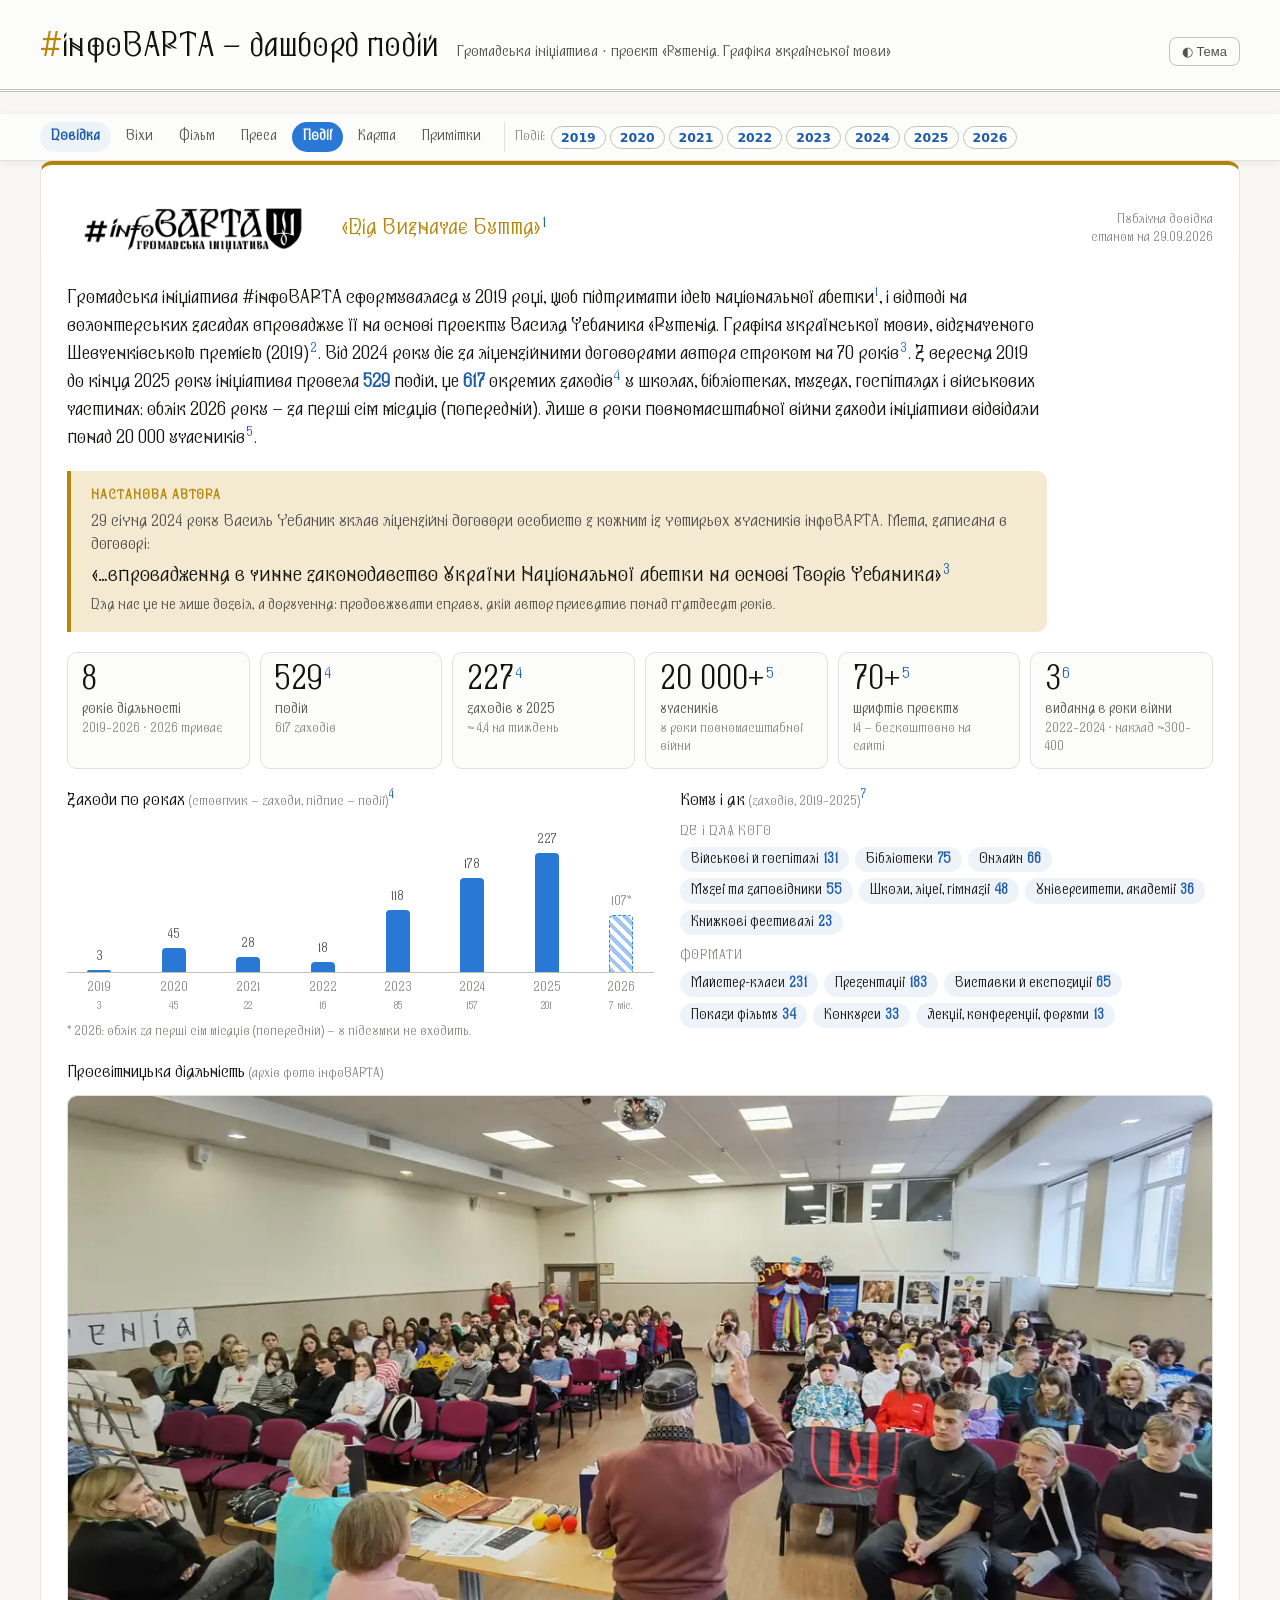
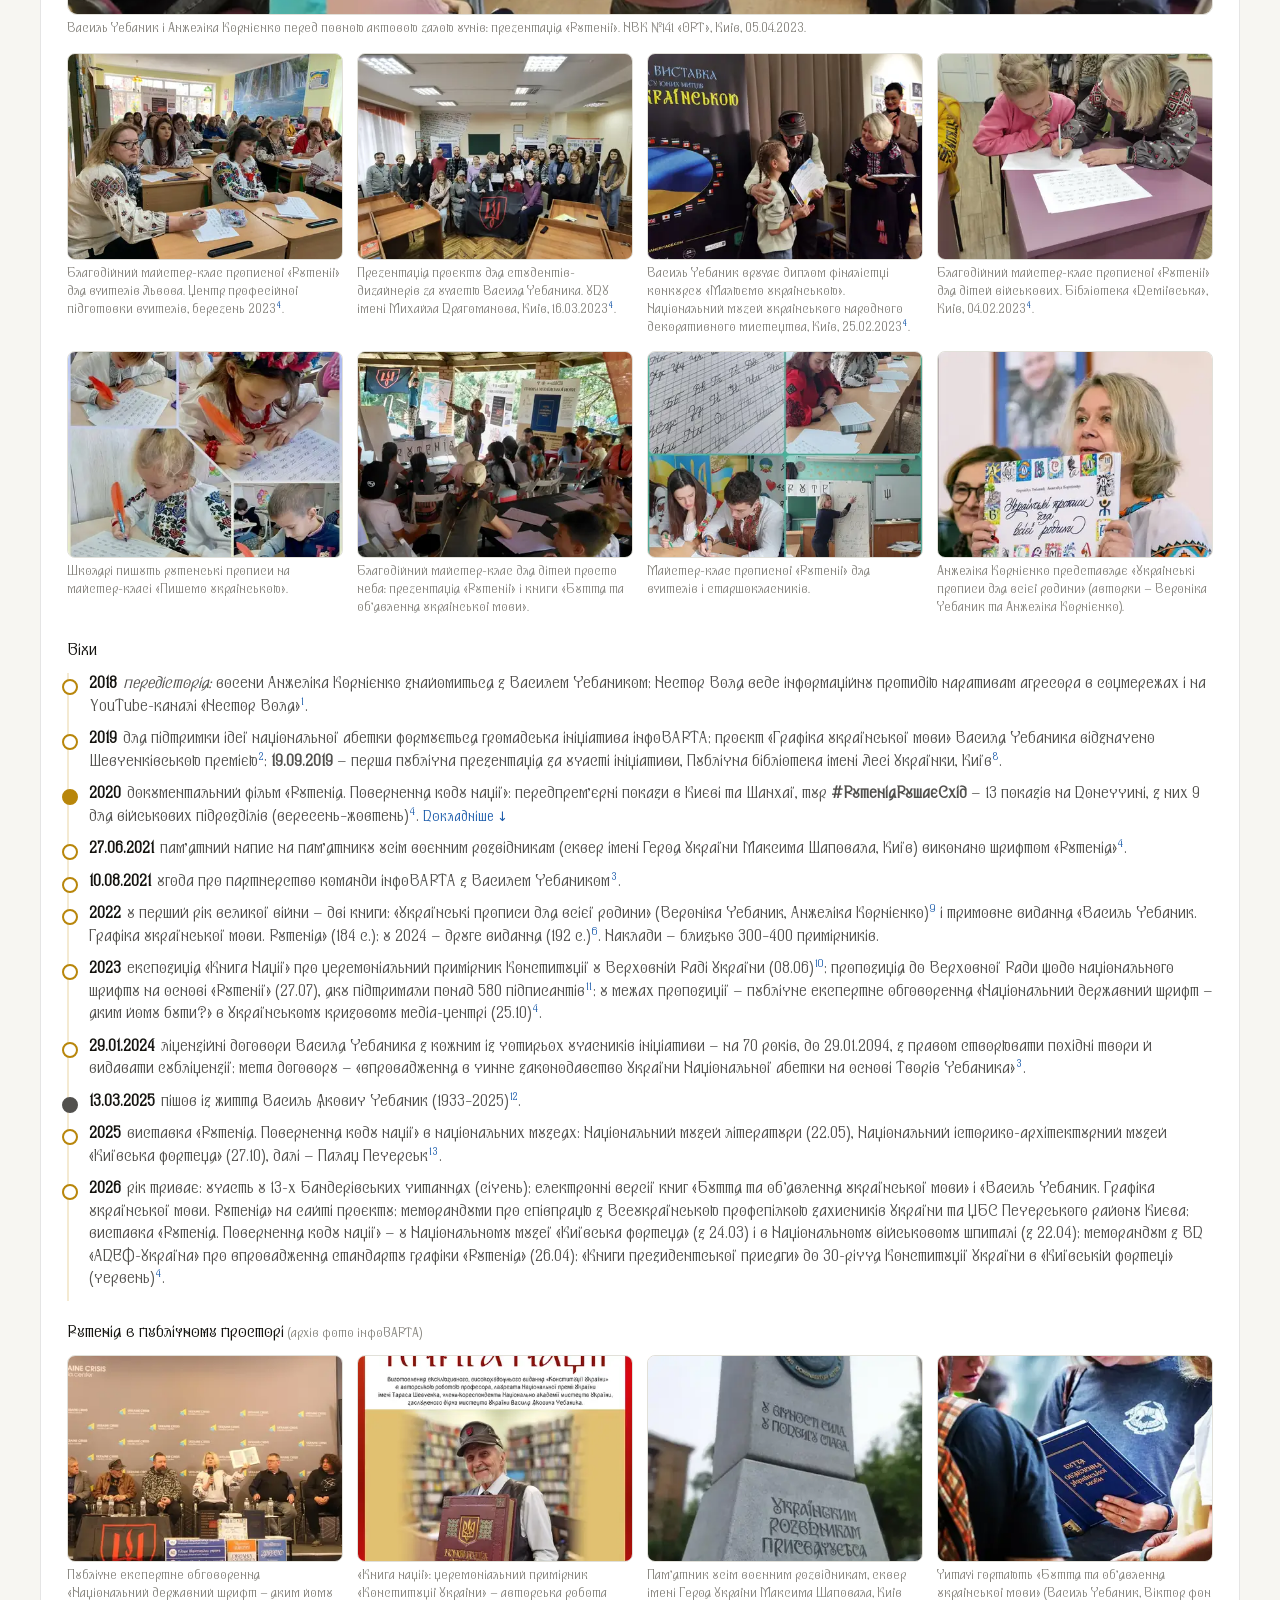
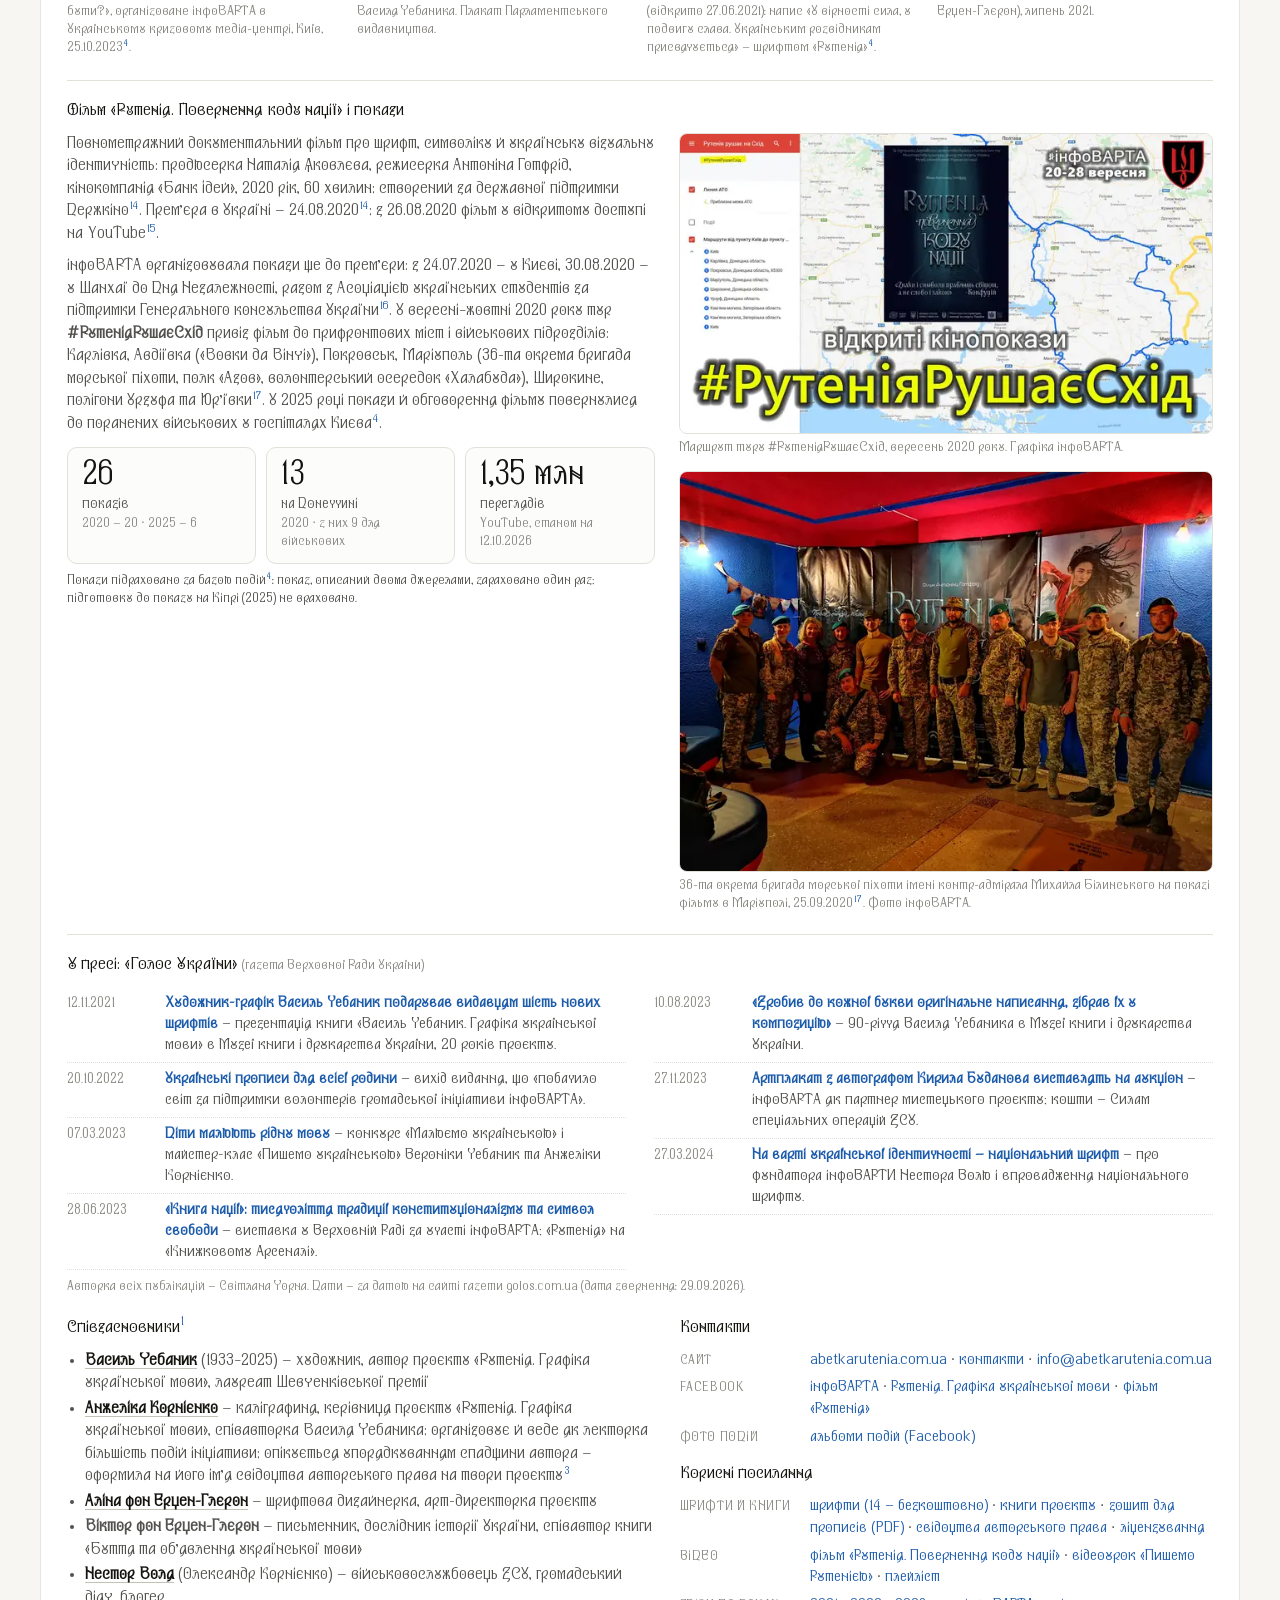
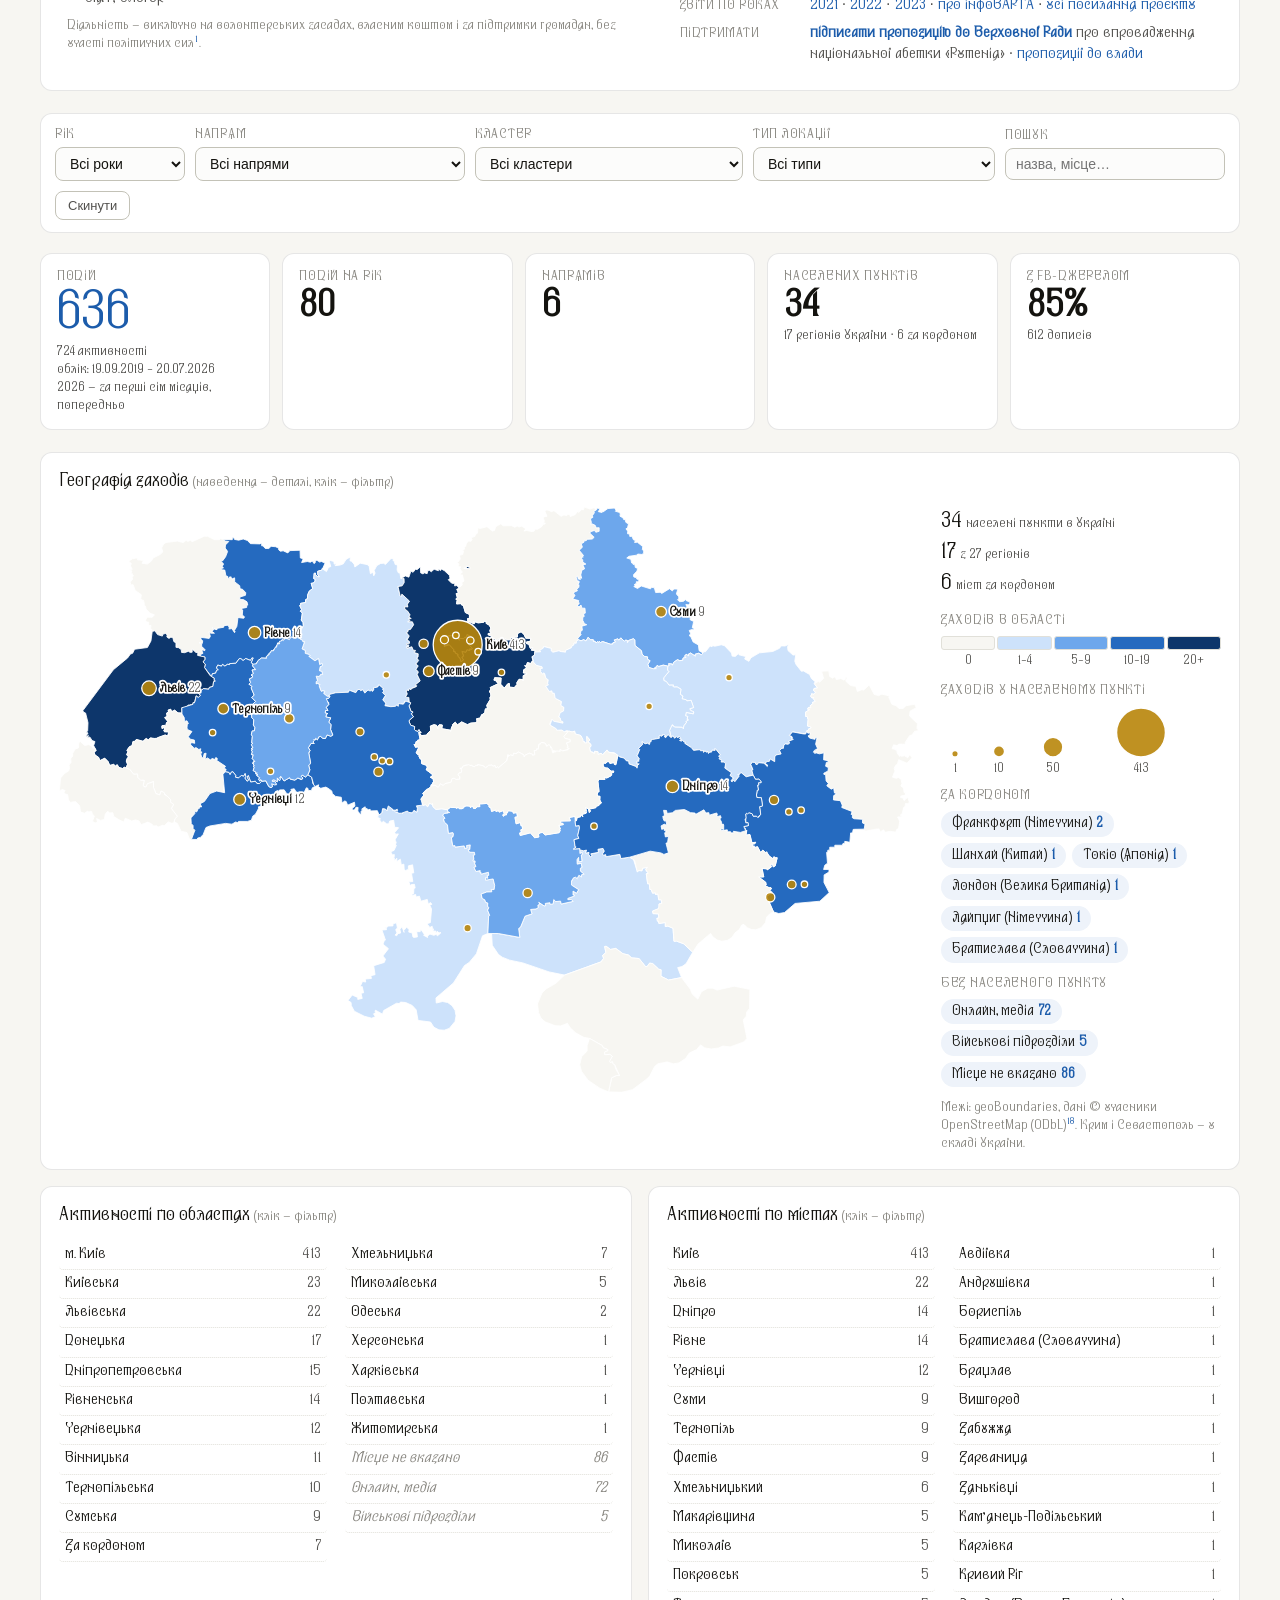
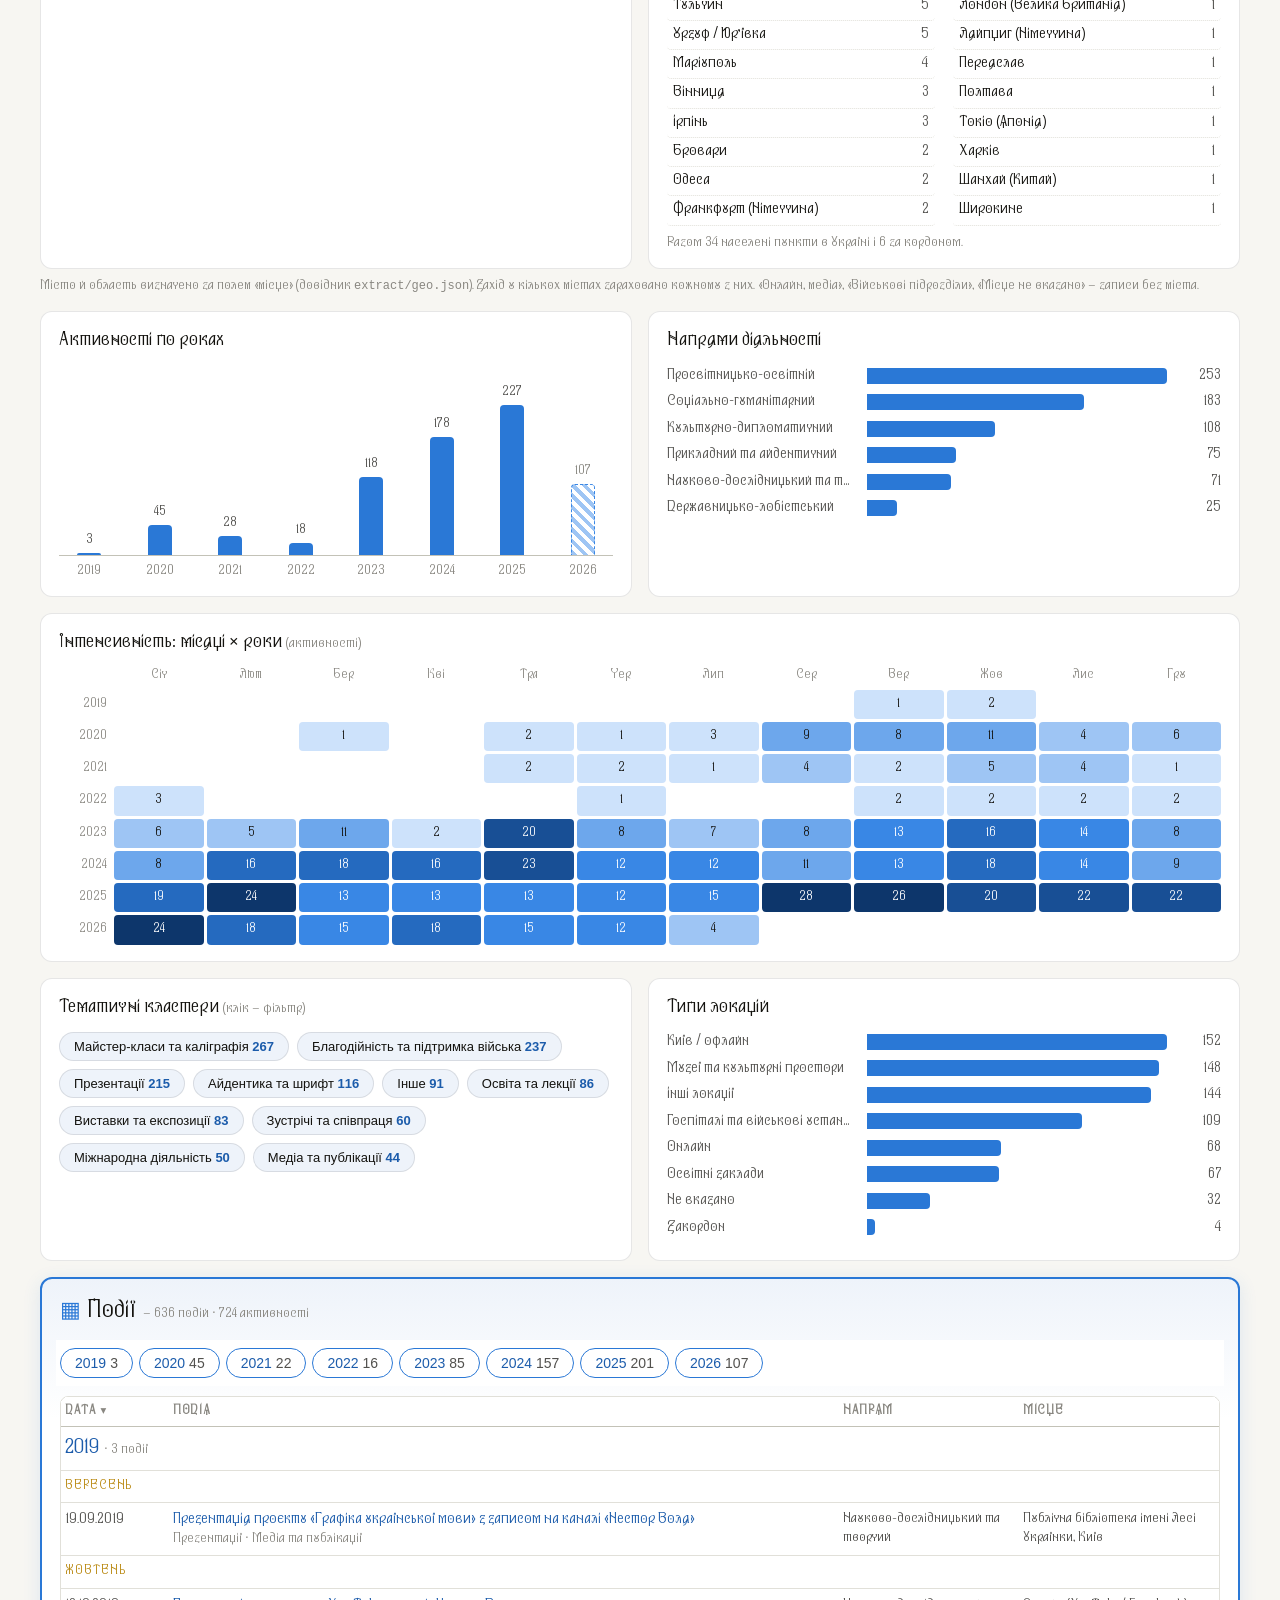
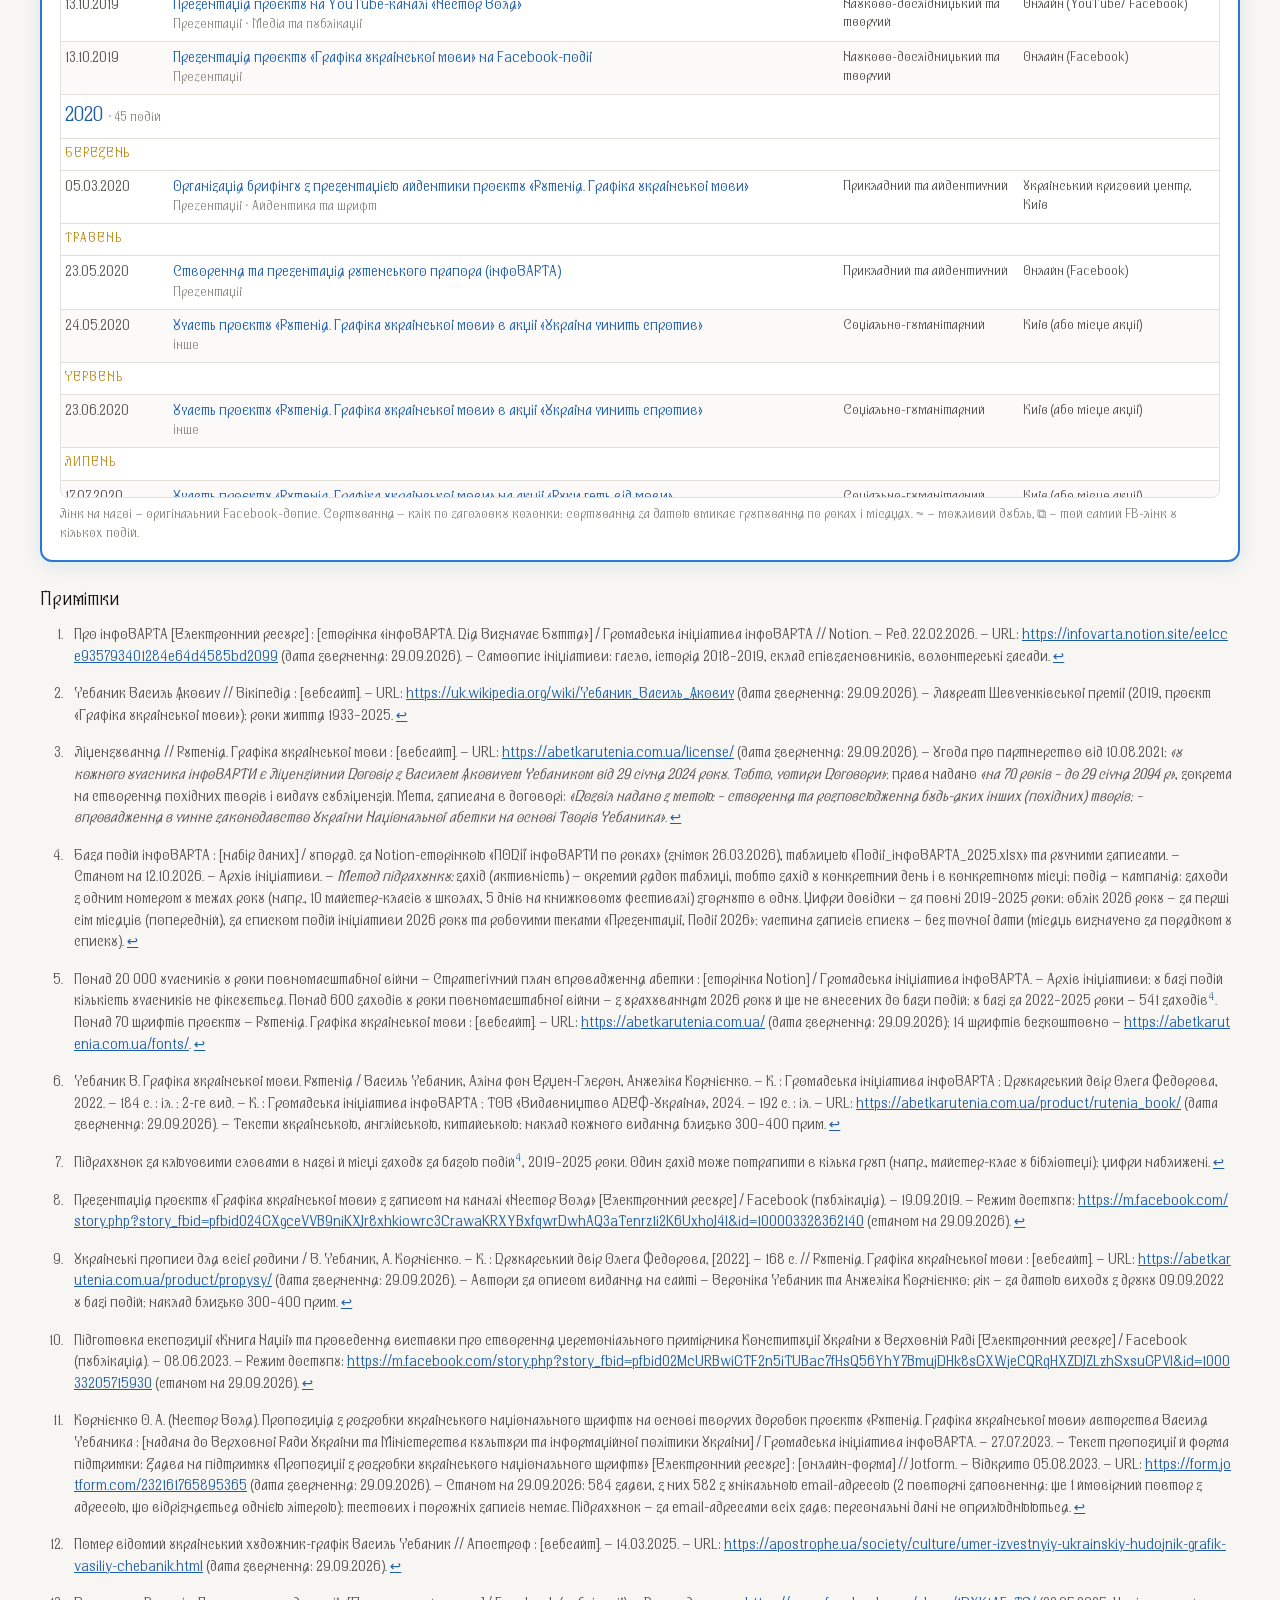
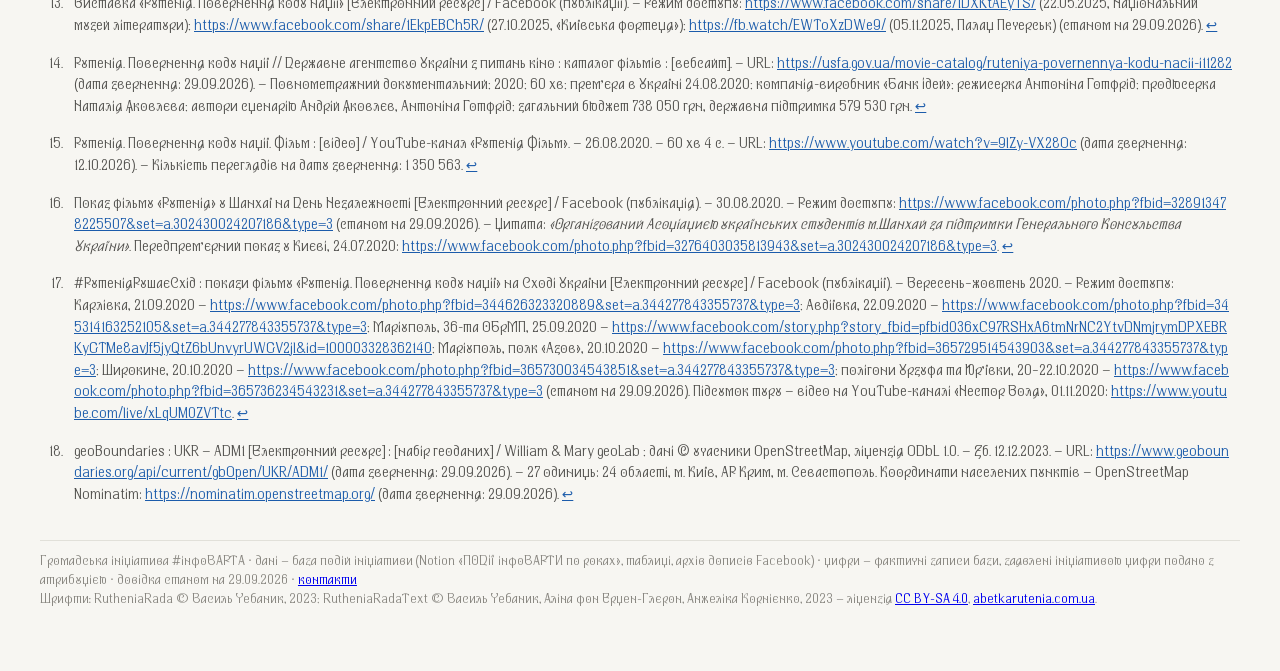
==== commit d240a537: "2026 bar: 107 activities over first seven months (preliminary) Co-Authored-By: Claude Opus 5.5 <nore" ====
--- a/index.html
+++ b/index.html
@@ -433,7 +433,7 @@
       <div class="intro-stamp">Публічна довідка<br>станом на 29.09.2026</div>
     </div>
 
-    <p class="lede">Громадська ініціатива #інфоВАРТА сформувалася у 2019 році, щоб підтримати ідею національної абетки<sup><a href="#fn1" id="fnref1b">1</a></sup>, і відтоді на волонтерських засадах впроваджує її на основі проєкту Василя Чебаника «Рутенія. Графіка української мови», відзначеного Шевченківською премією (2019)<sup><a href="#fn2" id="fnref2">2</a></sup>. Від 2024 року діє за ліцензійними договорами автора строком на 70 років<sup><a href="#fn3" id="fnref3">3</a></sup>. З вересня 2019 до кінця 2025 року ініціатива провела <b data-i="ev">—</b> подій, це <b data-i="act">—</b> окремих заходів<sup><a href="#fn4" id="fnref4">4</a></sup> у школах, бібліотеках, музеях, госпіталях і військових частинах; облік 2026 року попередній (січень–липень). Лише в роки повномасштабної війни заходи ініціативи відвідали понад 20 000 учасників<sup><a href="#fn5" id="fnref5">5</a></sup>.</p>
+    <p class="lede">Громадська ініціатива #інфоВАРТА сформувалася у 2019 році, щоб підтримати ідею національної абетки<sup><a href="#fn1" id="fnref1b">1</a></sup>, і відтоді на волонтерських засадах впроваджує її на основі проєкту Василя Чебаника «Рутенія. Графіка української мови», відзначеного Шевченківською премією (2019)<sup><a href="#fn2" id="fnref2">2</a></sup>. Від 2024 року діє за ліцензійними договорами автора строком на 70 років<sup><a href="#fn3" id="fnref3">3</a></sup>. З вересня 2019 до кінця 2025 року ініціатива провела <b data-i="ev">—</b> подій, це <b data-i="act">—</b> окремих заходів<sup><a href="#fn4" id="fnref4">4</a></sup> у школах, бібліотеках, музеях, госпіталях і військових частинах; облік 2026 року — за перші сім місяців (попередній). Лише в роки повномасштабної війни заходи ініціативи відвідали понад 20 000 учасників<sup><a href="#fn5" id="fnref5">5</a></sup>.</p>
 
     <blockquote class="mandate">
       <div class="mandate-label">Настанова автора</div>
@@ -740,7 +740,7 @@
       <li id="fn1">Про інфоВАРТА [Електронний ресурс] : [сторінка «інфоВАРТА. Дія Визначає Буття»] / Громадська ініціатива інфоВАРТА // Notion. — Ред. 22.02.2026. — URL: <a href="https://infovarta.notion.site/ee1cce935793401284e64d4585bd2099">https://infovarta.notion.site/ee1cce935793401284e64d4585bd2099</a> (дата звернення: 29.09.2026). — Самоопис ініціативи: гасло, історія 2018–2019, склад співзасновників, волонтерські засади. <a href="#fnref1" aria-label="Повернутися до місця в тексті">↩︎</a></li>
       <li id="fn2">Чебаник Василь Якович // Вікіпедія : [вебсайт]. — URL: <a href="https://uk.wikipedia.org/wiki/Чебаник_Василь_Якович">https://uk.wikipedia.org/wiki/Чебаник_Василь_Якович</a> (дата звернення: 29.09.2026). — Лауреат Шевченківської премії (2019, проєкт «Графіка української мови»); роки життя 1933–2025. <a href="#fnref2" aria-label="Повернутися до місця в тексті">↩︎</a></li>
       <li id="fn3">Ліцензування // Рутенія. Графіка української мови : [вебсайт]. — URL: <a href="https://abetkarutenia.com.ua/license/">https://abetkarutenia.com.ua/license/</a> (дата звернення: 29.09.2026). — Угода про партнерство від 10.08.2021; <q>у кожного учасника інфоВАРТИ є Ліцензійний Договір з Василем Яковичем Чебаником від 29 січня 2024 року. Тобто, чотири Договори</q>; права надано <q>на 70 років – до 29 січня 2094 р</q>, зокрема на створення похідних творів і видачу субліцензій. Мета, записана в договорі: <q>Дозвіл надано з метою: – створення та розповсюдження будь-яких інших (похідних) творів; – впровадження в чинне законодавство України Національної абетки на основі Творів Чебаника</q>. <a href="#fnref3" aria-label="Повернутися до місця в тексті">↩︎</a></li>
-      <li id="fn4">База подій інфоВАРТА : [набір даних] / упоряд. за Notion-сторінкою «ПОДІЇ інфоВАРТИ по роках» (знімок 26.03.2026), таблицею «Події_інфоВАРТА_2025.xlsx» та ручними записами. — Станом на 12.10.2026. — Архів ініціативи. — <i>Метод підрахунку:</i> захід (активність) — окремий рядок таблиці, тобто захід у конкретний день і в конкретному місці; подія — кампанія: заходи з одним номером у межах року (напр., 10 майстер-класів у школах, 5 днів на книжковому фестивалі) згорнуто в одну. Цифри довідки — за повні 2019–2025 роки; облік 2026 року попередній: січень–липень за списком подій ініціативи 2026 року та робочими теками «Презентації, Події 2026»; частина записів списку — без точної дати (місяць визначено за порядком у списку). <a href="#fnref4" aria-label="Повернутися до місця в тексті">↩︎</a></li>
+      <li id="fn4">База подій інфоВАРТА : [набір даних] / упоряд. за Notion-сторінкою «ПОДІЇ інфоВАРТИ по роках» (знімок 26.03.2026), таблицею «Події_інфоВАРТА_2025.xlsx» та ручними записами. — Станом на 12.10.2026. — Архів ініціативи. — <i>Метод підрахунку:</i> захід (активність) — окремий рядок таблиці, тобто захід у конкретний день і в конкретному місці; подія — кампанія: заходи з одним номером у межах року (напр., 10 майстер-класів у школах, 5 днів на книжковому фестивалі) згорнуто в одну. Цифри довідки — за повні 2019–2025 роки; облік 2026 року — за перші сім місяців (попередній), за списком подій ініціативи 2026 року та робочими теками «Презентації, Події 2026»; частина записів списку — без точної дати (місяць визначено за порядком у списку). <a href="#fnref4" aria-label="Повернутися до місця в тексті">↩︎</a></li>
       <li id="fn5">Понад 20 000 учасників у роки повномасштабної війни — Стратегічний план впровадження абетки : [сторінка Notion] / Громадська ініціатива інфоВАРТА. — Архів ініціативи; у базі подій кількість учасників не фіксується. Понад 600 заходів у роки повномасштабної війни — з урахуванням 2026 року й ще не внесених до бази подій; у базі за 2022–2025 роки — <span data-i="act2225">—</span> заходів<sup><a href="#fn4" id="fnref4h">4</a></sup>. Понад 70 шрифтів проєкту — Рутенія. Графіка української мови : [вебсайт]. — URL: <a href="https://abetkarutenia.com.ua/">https://abetkarutenia.com.ua/</a> (дата звернення: 29.09.2026); 14 шрифтів безкоштовно — <a href="https://abetkarutenia.com.ua/fonts/">https://abetkarutenia.com.ua/fonts/</a>. <a href="#fnref5" aria-label="Повернутися до місця в тексті">↩︎</a></li>
       <li id="fn6">Чебаник В. Графіка української мови. Рутенія / Василь Чебаник, Аліна фон Ерцен-Глєрон, Анжеліка Корнієнко. — К. : Громадська ініціатива інфоВАРТА ; Друкарський двір Олега Федорова, 2022. — 184 с. : іл. ; 2-ге вид. — К. : Громадська ініціатива інфоВАРТА ; ТОВ «Видавництво АДЕФ-Україна», 2024. — 192 с. : іл. — URL: <a href="https://abetkarutenia.com.ua/product/rutenia_book/">https://abetkarutenia.com.ua/product/rutenia_book/</a> (дата звернення: 29.09.2026). — Тексти українською, англійською, китайською; наклад кожного видання близько 300–400 прим. <a href="#fnref6" aria-label="Повернутися до місця в тексті">↩︎</a></li>
       <li id="fn7">Підрахунок за ключовими словами в назві й місці заходу за базою подій<sup><a href="#fn4" id="fnref4c">4</a></sup>, 2019–2025 роки. Один захід може потрапити в кілька груп (напр., майстер-клас у бібліотеці); цифри наближені. <a href="#fnref7" aria-label="Повернутися до місця в тексті">↩︎</a></li>
@@ -886,7 +886,7 @@
     <div class="kpi hero"><div class="label">Подій</div><div class="value">${fmt(nEvents)}</div>
       <div class="sub">${nAkt(ev.length)}</div>
       <div class="sub" title="Перша й остання дата серед записів бази (за поточним фільтром)">облік: ${span}</div>
-      ${ev.some(e=>e.year>=OPEN_YEAR)?`<div class="sub">${OPEN_YEAR} — облік попередній, рік триває</div>`:""}</div>
+      ${ev.some(e=>e.year>=OPEN_YEAR)?`<div class="sub">${OPEN_YEAR} — за ${OPEN_SPAN}, попередньо</div>`:""}</div>
     <div class="kpi"><div class="label">Подій на рік</div><div class="value">${fmt(perYear)}</div></div>
     <div class="kpi"><div class="label">Напрямів</div><div class="value">${dirs.length}</div></div>
     <div class="kpi"><div class="label">Населених пунктів</div><div class="value">${fmt(nPlaces)}</div>
@@ -898,6 +898,7 @@
 /* INTRO — публічна довідка. Рахується по ВСІЙ базі (не за фільтром),
    лише за повні роки: облік OPEN_YEAR ще не складено. */
 const OPEN_YEAR = 2026;
+const OPEN_SPAN = "перші сім місяців", OPEN_SHORT = "7 міс.";   // період обліку відкритого року
 function renderIntro(){
   const base=DATA.filter(e=>e.year<OPEN_YEAR);
   const open=DATA.filter(e=>e.year>=OPEN_YEAR);
@@ -927,16 +928,17 @@
 
   // стовпчики: повні роки + відкритий рік пунктиром
   const allY=[...years, ...[...new Set(open.map(e=>e.year))].sort()];
-  const max=Math.max(1,...years.map(y=>byY[y]));
+  const openByY={}; open.forEach(e=>openByY[e.year]=(openByY[e.year]||0)+1);
+  const max=Math.max(1,...years.map(y=>byY[y]),...Object.values(openByY));
   $("#introYears").innerHTML = `<div class="cols">`+allY.map(y=>{
-      const isOpen=y>=OPEN_YEAR, c=isOpen?0:byY[y];
-      const tip=isOpen?`${y}: рік триває, облік попередній`:`${y}: ${nZah(c)}, ${nPodii(evY[y])}`;
-      // відкритий рік: цифри не показуємо (вони неповні), лише пунктирне місце під стовпчик
+      const isOpen=y>=OPEN_YEAR, c=isOpen?openByY[y]:byY[y];
+      const tip=isOpen?`${y}: ${nZah(c)} за ${OPEN_SPAN} (попередньо)`:`${y}: ${nZah(c)}, ${nPodii(evY[y])}`;
+      // відкритий рік: реальна кількість за неповний рік — пунктирний стовпчик, зірочка до примітки
       return `<div class="col${isOpen?" open":""}" title="${tip}" style="cursor:default">
-        <div class="v">${isOpen?"*":c}</div><div class="bar" style="height:${isOpen?30:Math.max(2,Math.round(c/max*120))}px"></div></div>`;
-    }).join("")+`</div><div class="cols-x">`+allY.map(y=>`<span>${y}<br><small>${y>=OPEN_YEAR?"—":evY[y]}</small></span>`).join("")+`</div>`;
+        <div class="v">${c}${isOpen?"*":""}</div><div class="bar" style="height:${Math.max(2,Math.round(c/max*120))}px"></div></div>`;
+    }).join("")+`</div><div class="cols-x">`+allY.map(y=>`<span>${y}<br><small>${y>=OPEN_YEAR?OPEN_SHORT:evY[y]}</small></span>`).join("")+`</div>`;
   $("#introYearsNote").textContent = open.length
-    ? `* ${OPEN_YEAR}: рік триває, облік попередній — у підсумки не входить.`
+    ? `* ${OPEN_YEAR}: облік за ${OPEN_SPAN} (попередній) — у підсумки не входить.`
     : "";
 
   // кому і як — наближено, за ключовими словами
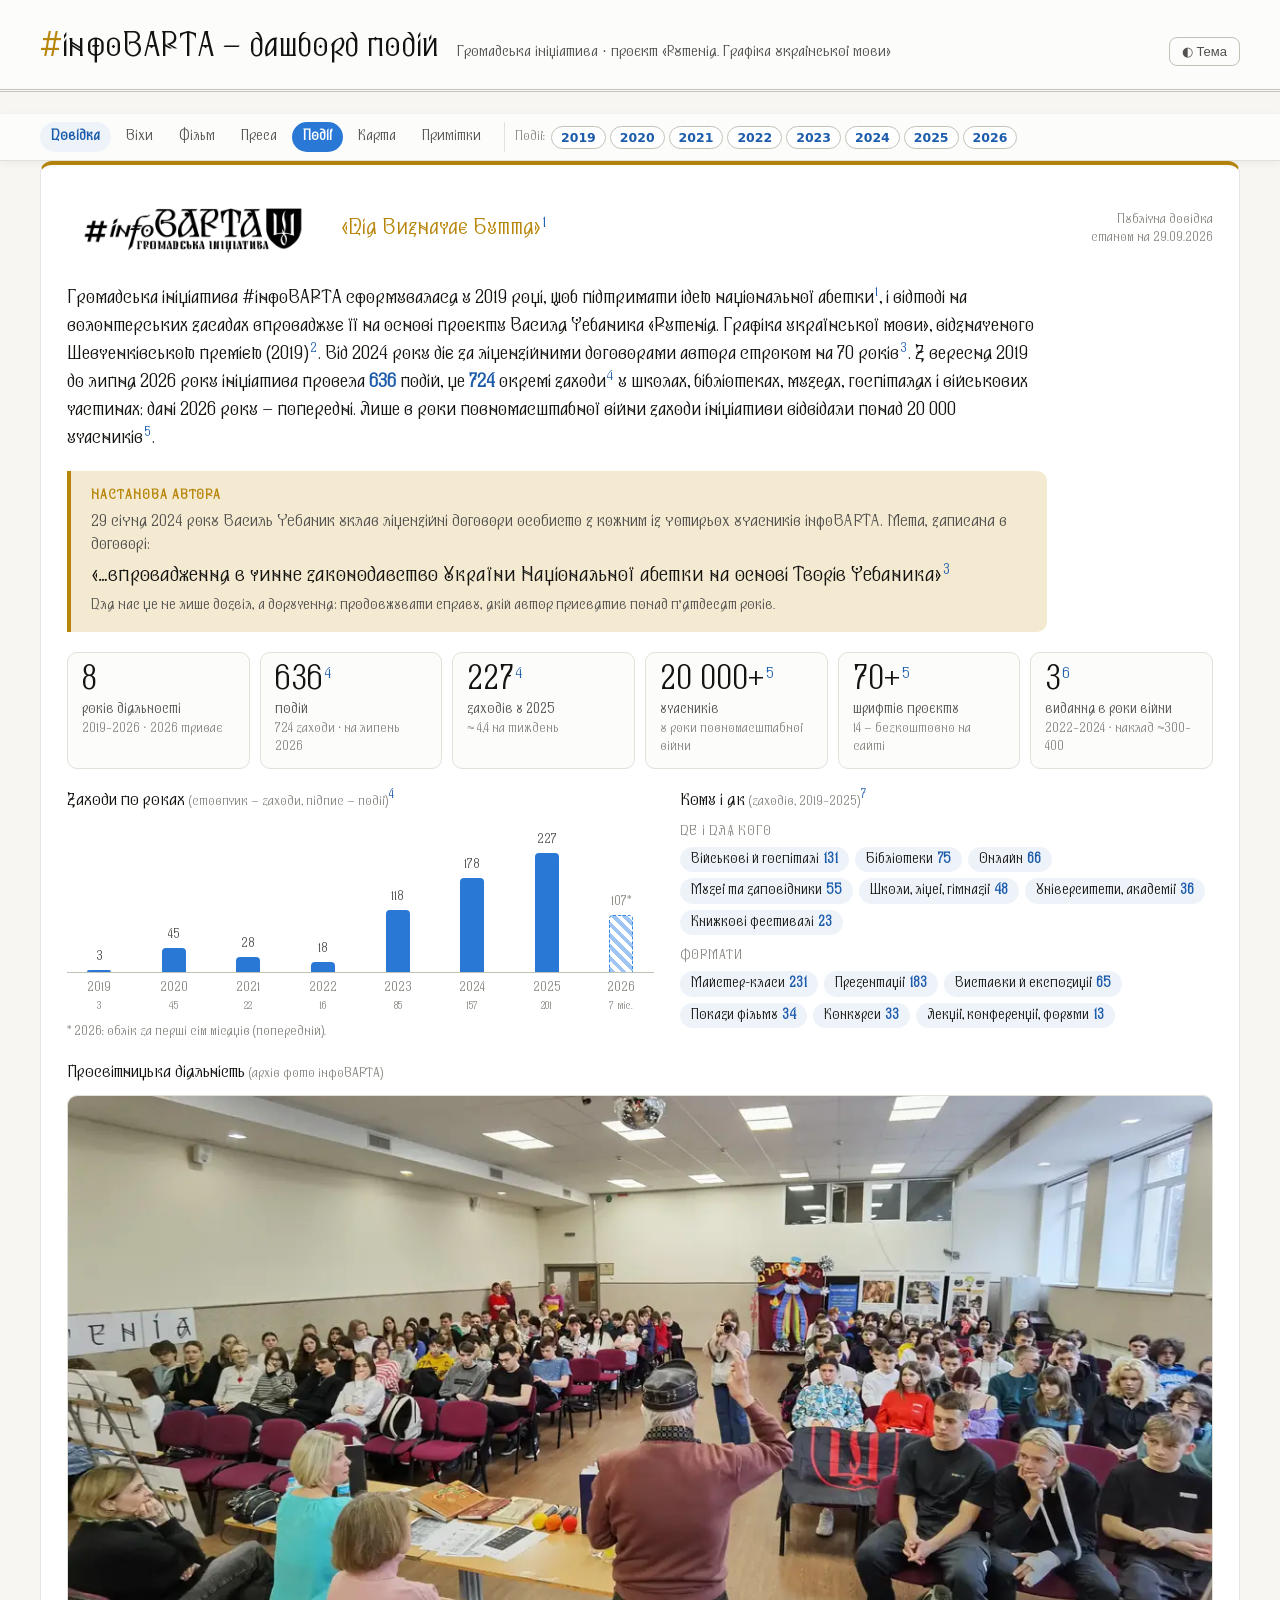
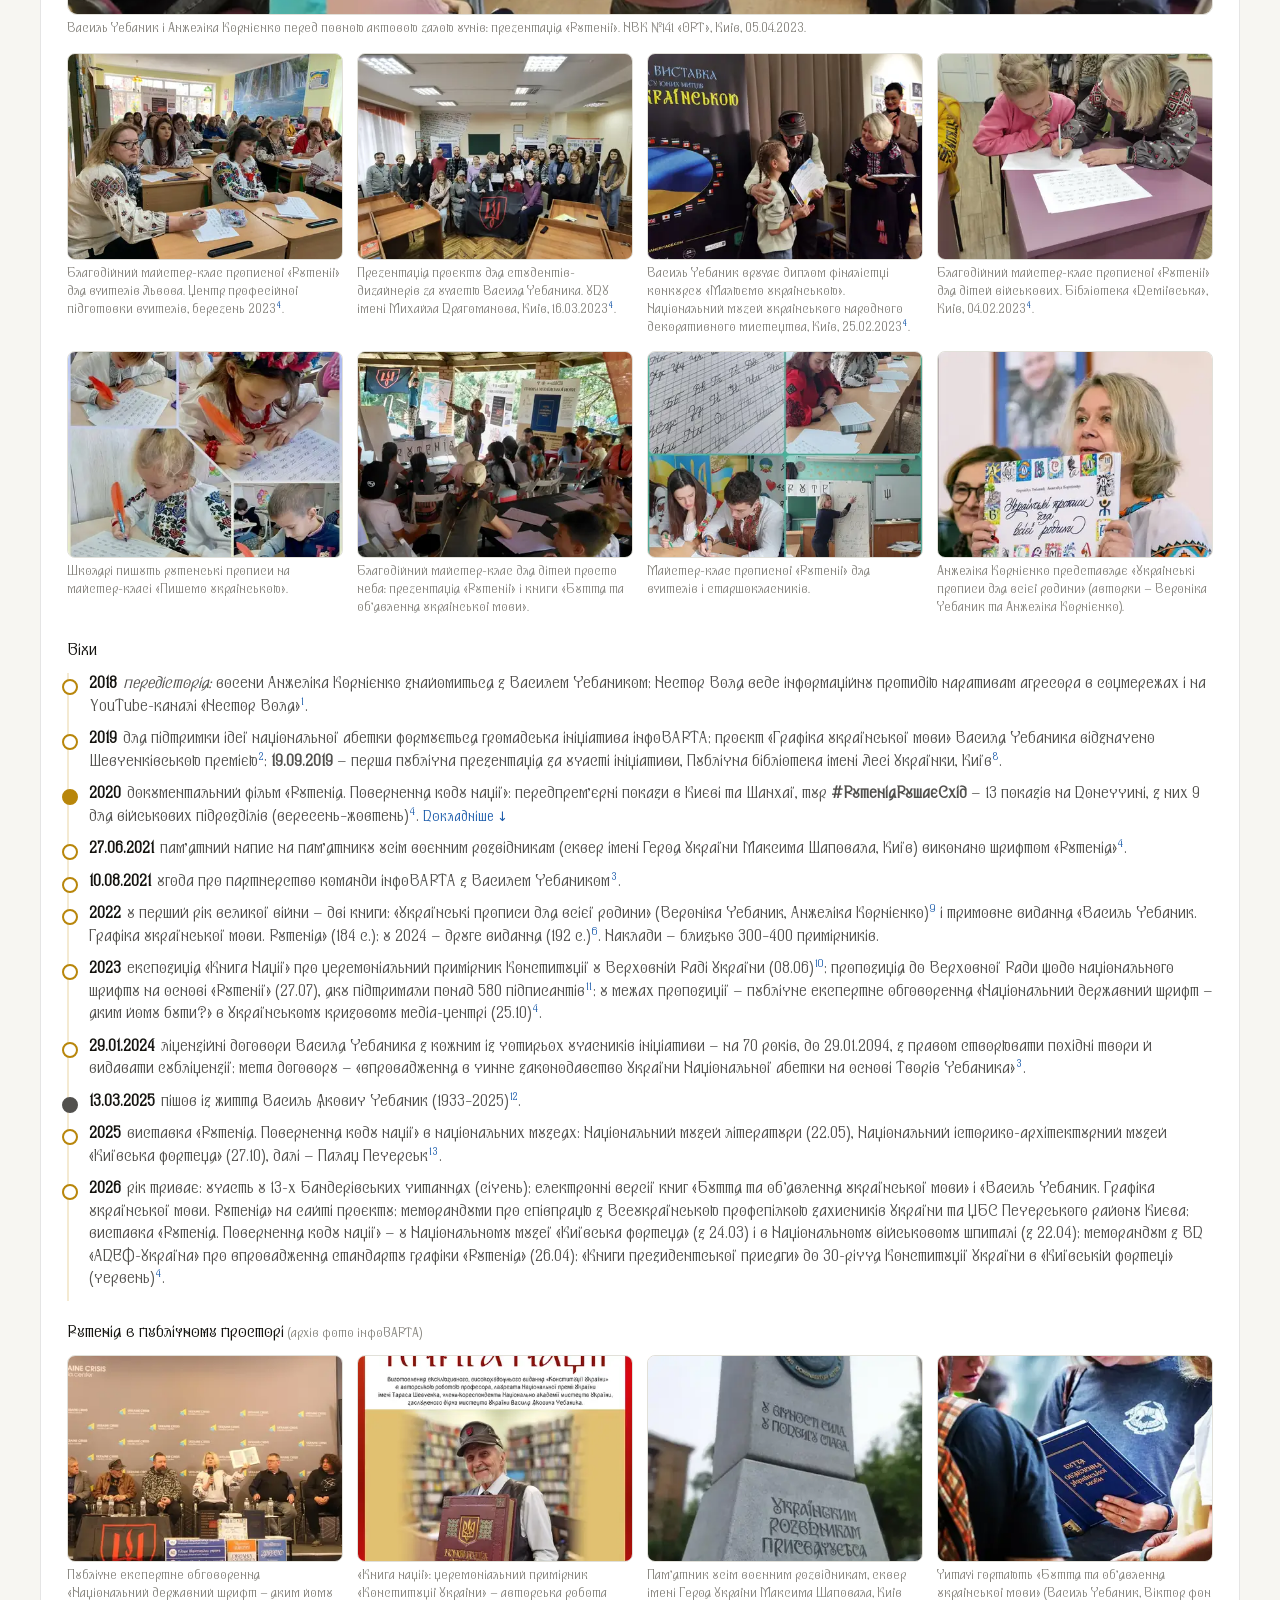
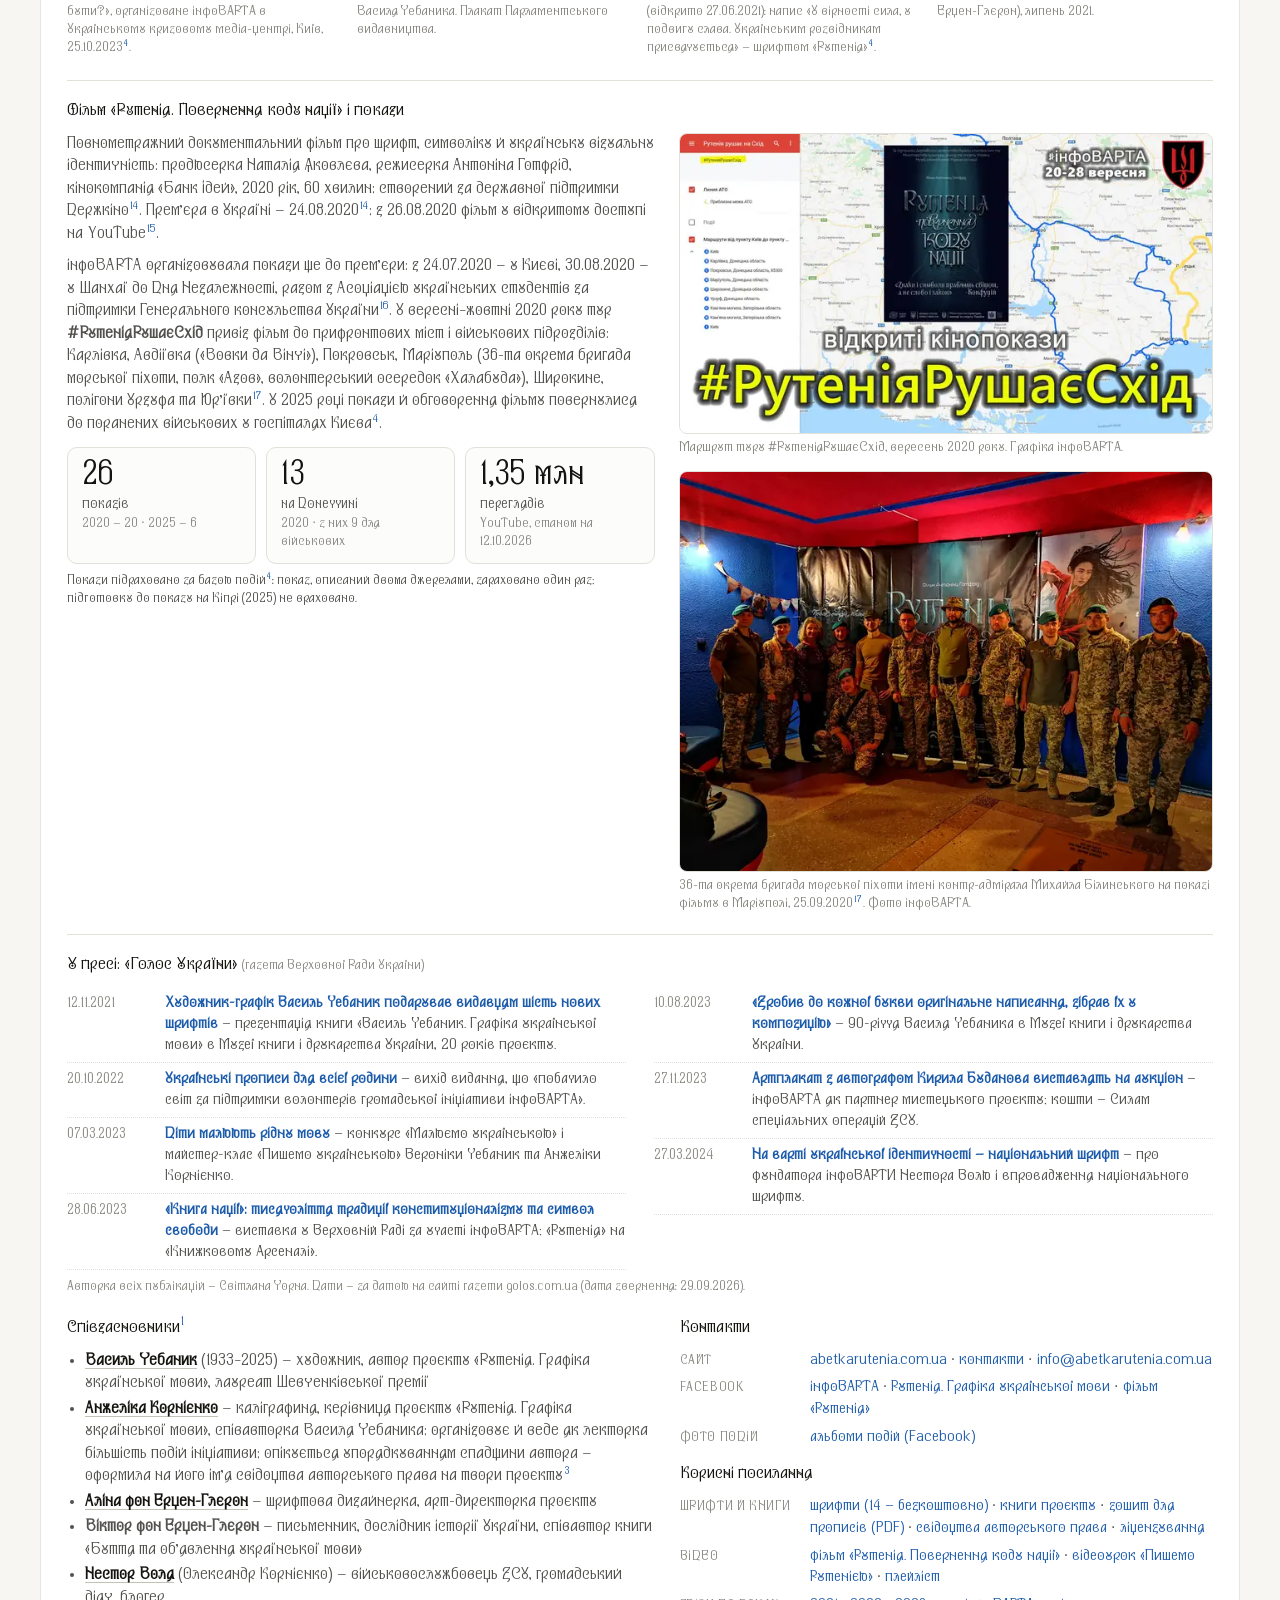
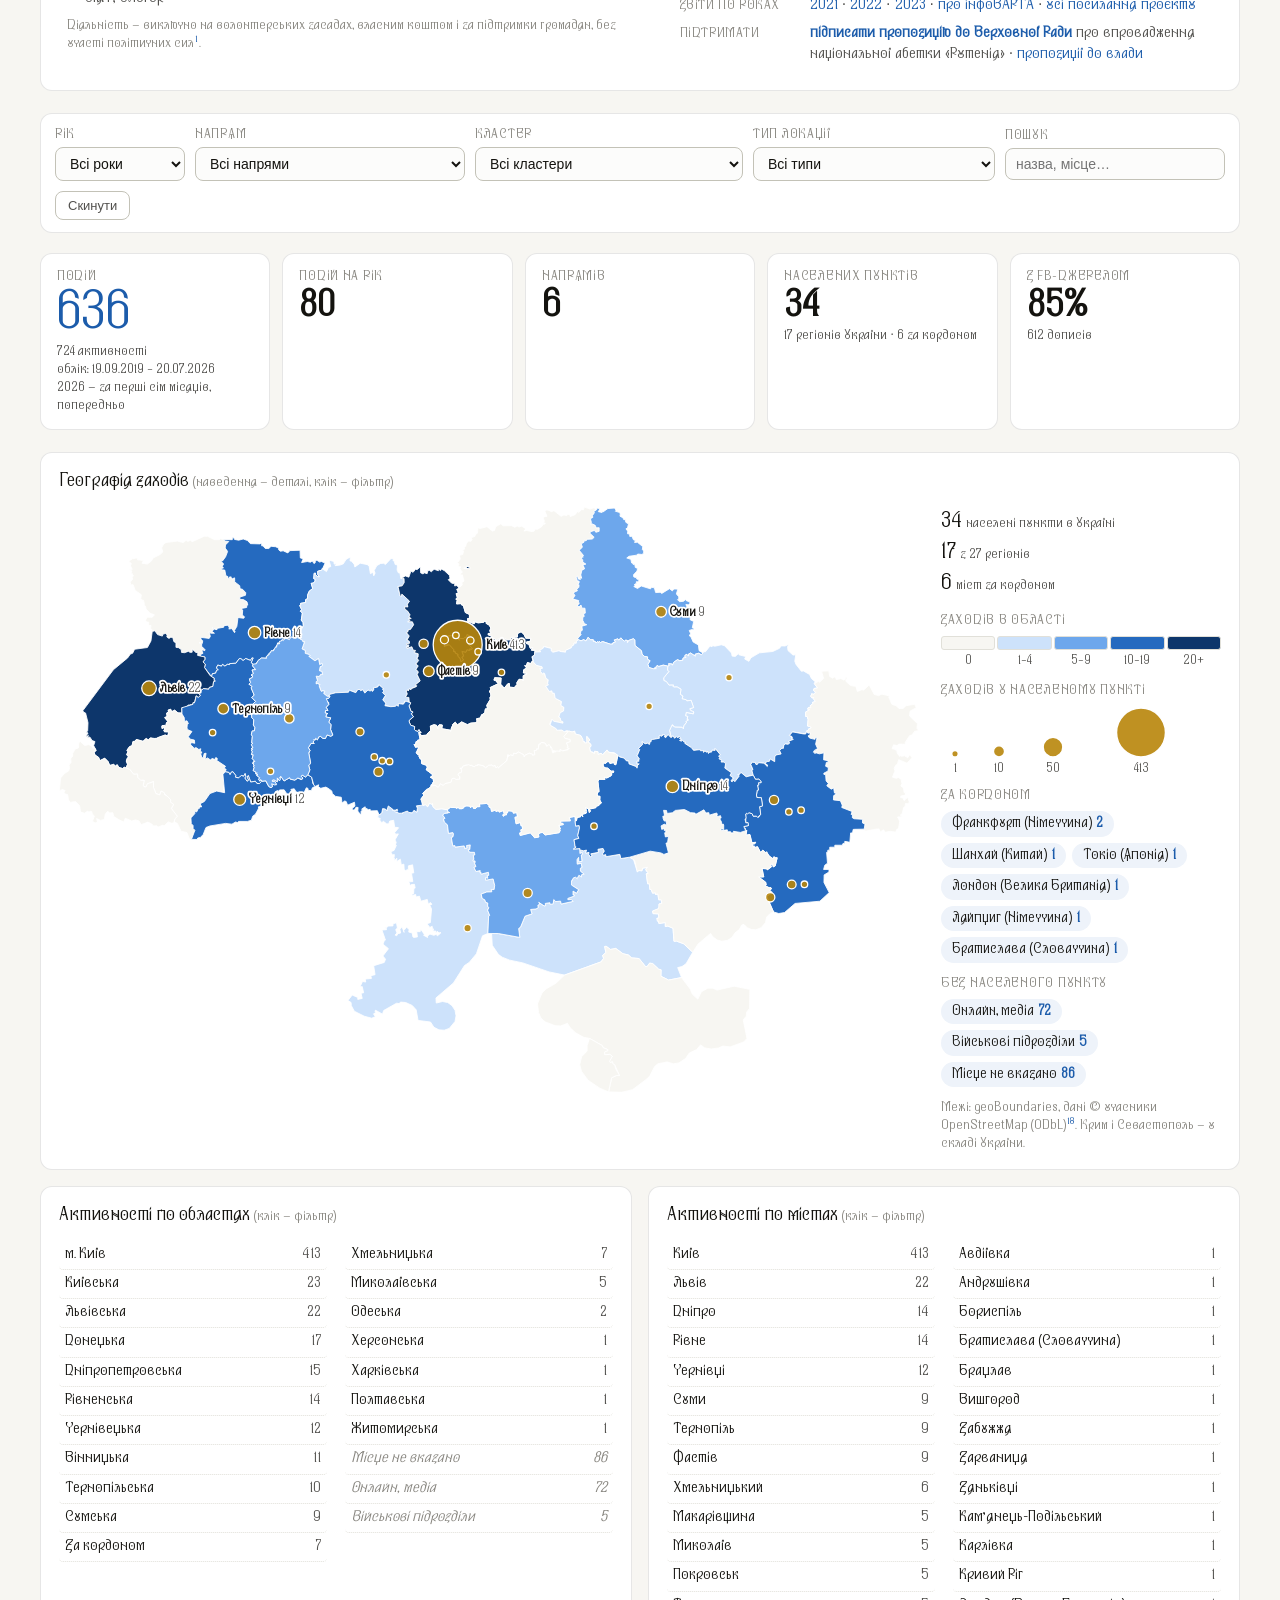
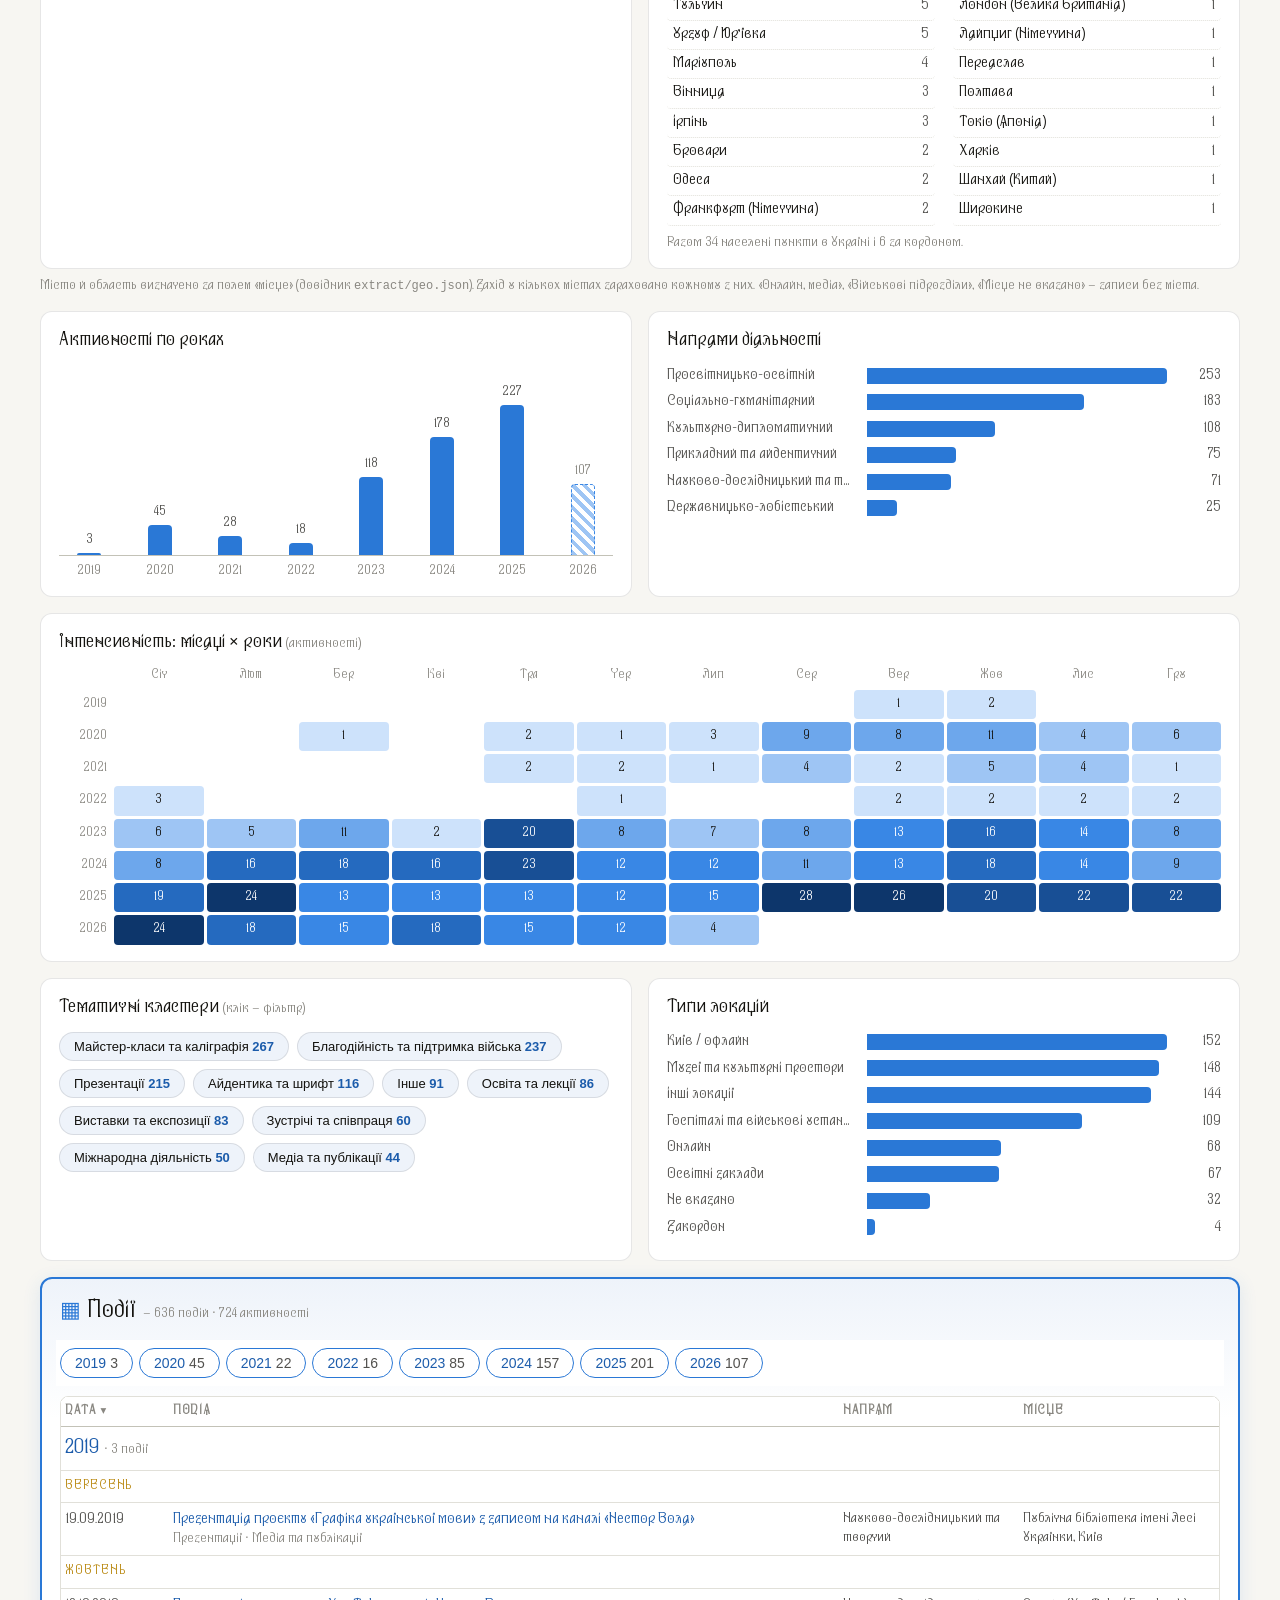
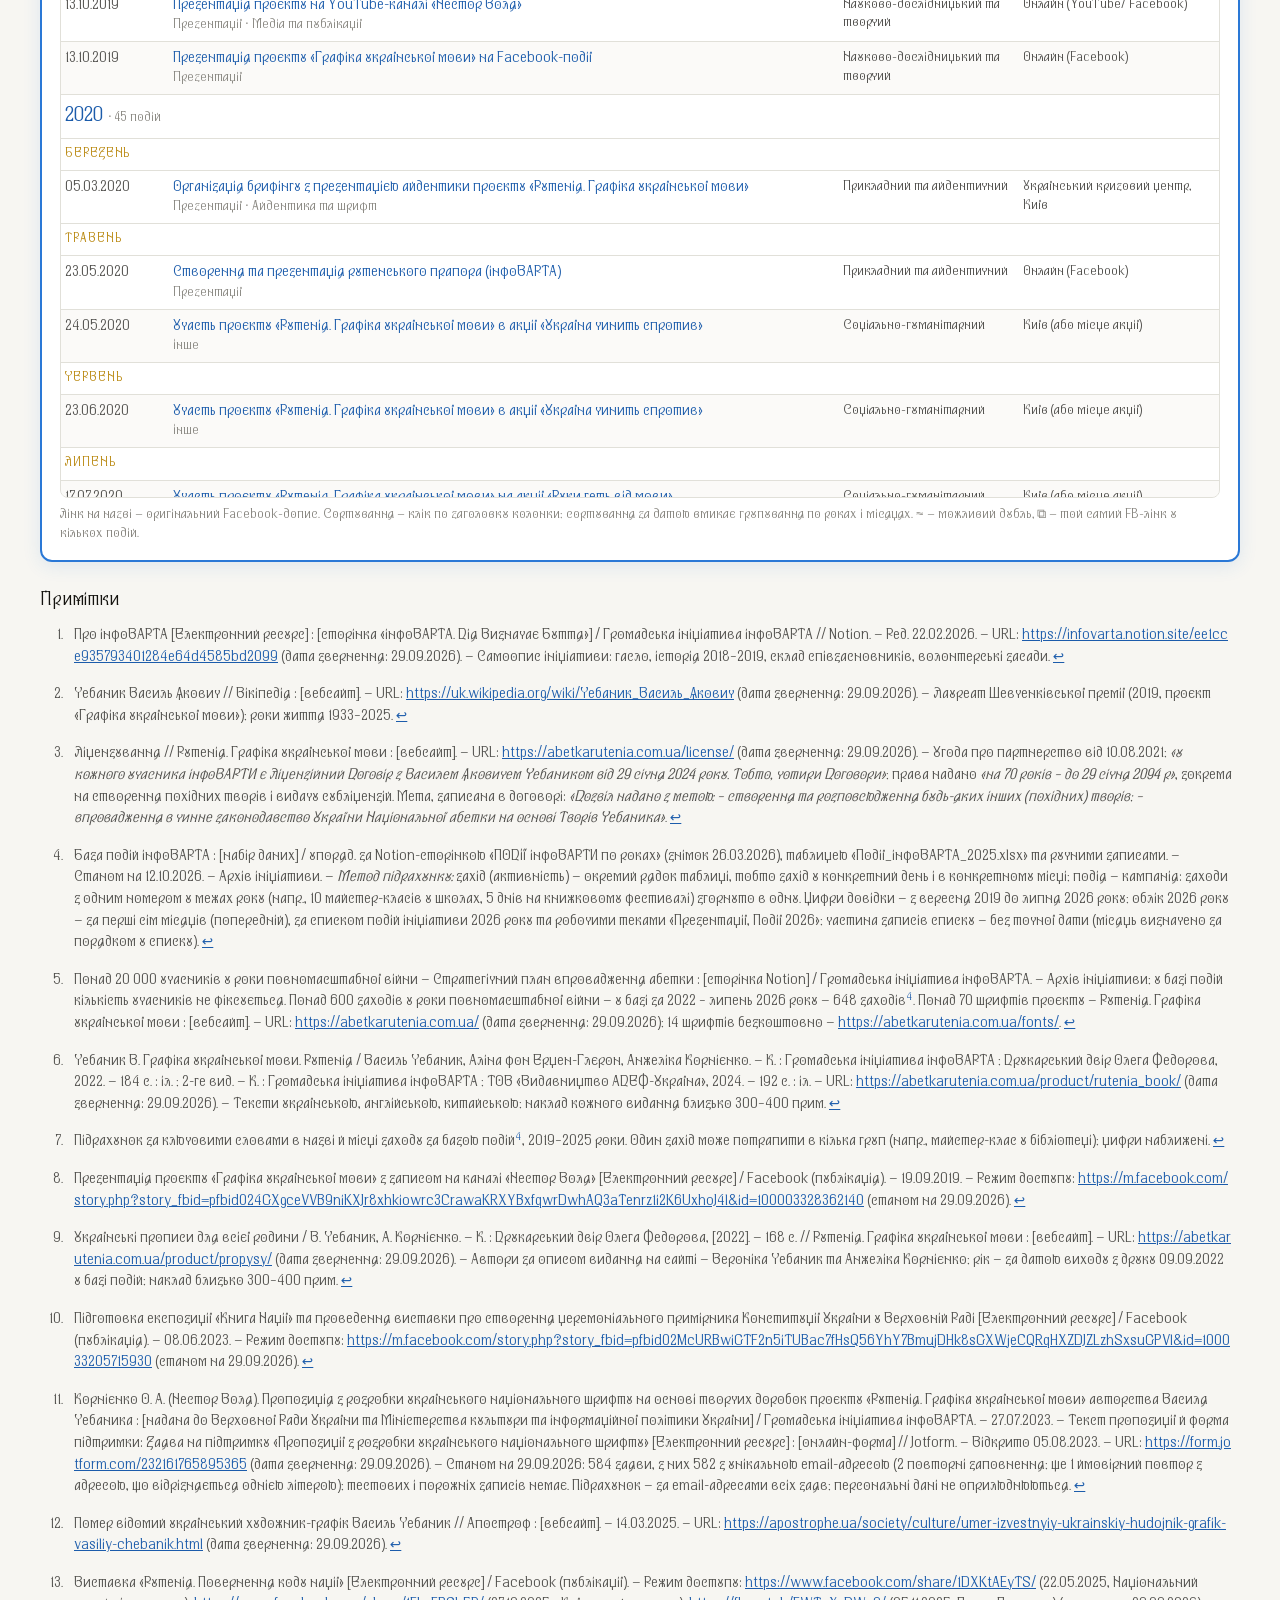
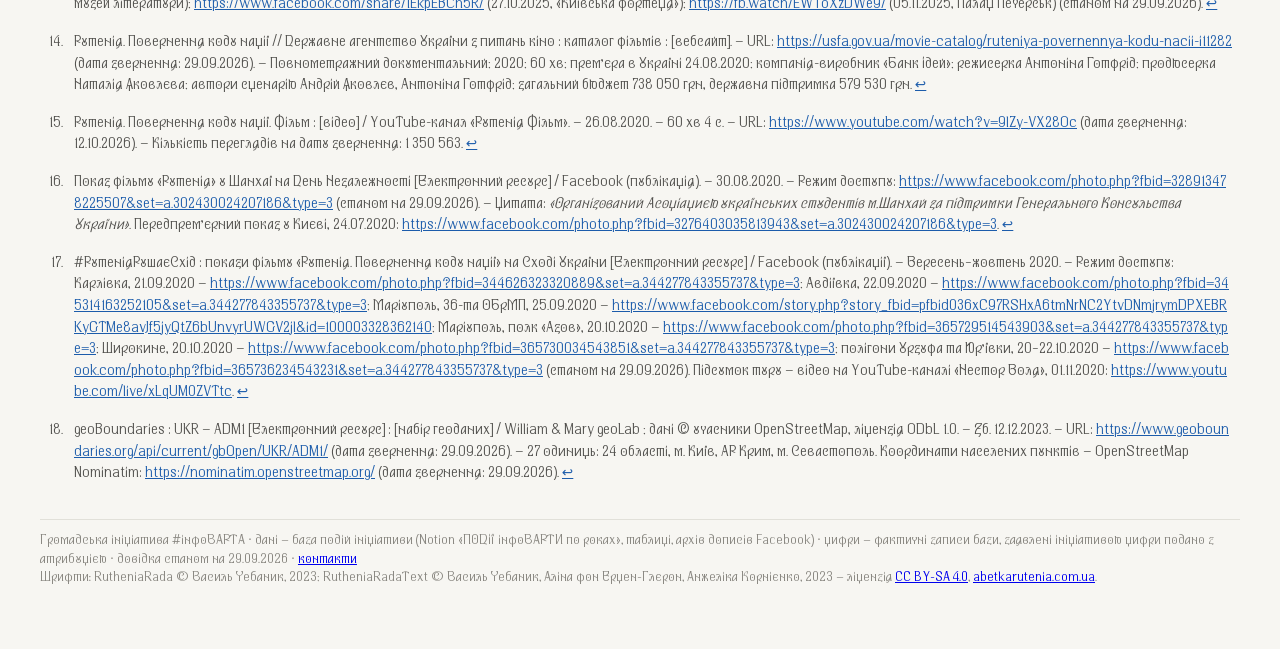
==== commit b2cf0a70: "Totals as of July 2026: 636 events / 724 activities Co-Authored-By: Claude Opus 5.5 <noreply@anthrop" ====
--- a/index.html
+++ b/index.html
@@ -433,7 +433,7 @@
       <div class="intro-stamp">Публічна довідка<br>станом на 29.09.2026</div>
     </div>
 
-    <p class="lede">Громадська ініціатива #інфоВАРТА сформувалася у 2019 році, щоб підтримати ідею національної абетки<sup><a href="#fn1" id="fnref1b">1</a></sup>, і відтоді на волонтерських засадах впроваджує її на основі проєкту Василя Чебаника «Рутенія. Графіка української мови», відзначеного Шевченківською премією (2019)<sup><a href="#fn2" id="fnref2">2</a></sup>. Від 2024 року діє за ліцензійними договорами автора строком на 70 років<sup><a href="#fn3" id="fnref3">3</a></sup>. З вересня 2019 до кінця 2025 року ініціатива провела <b data-i="ev">—</b> подій, це <b data-i="act">—</b> окремих заходів<sup><a href="#fn4" id="fnref4">4</a></sup> у школах, бібліотеках, музеях, госпіталях і військових частинах; облік 2026 року — за перші сім місяців (попередній). Лише в роки повномасштабної війни заходи ініціативи відвідали понад 20 000 учасників<sup><a href="#fn5" id="fnref5">5</a></sup>.</p>
+    <p class="lede">Громадська ініціатива #інфоВАРТА сформувалася у 2019 році, щоб підтримати ідею національної абетки<sup><a href="#fn1" id="fnref1b">1</a></sup>, і відтоді на волонтерських засадах впроваджує її на основі проєкту Василя Чебаника «Рутенія. Графіка української мови», відзначеного Шевченківською премією (2019)<sup><a href="#fn2" id="fnref2">2</a></sup>. Від 2024 року діє за ліцензійними договорами автора строком на 70 років<sup><a href="#fn3" id="fnref3">3</a></sup>. З вересня 2019 до липня 2026 року ініціатива провела <b data-i="ev">—</b> <span data-i="evw">подій</span>, це <b data-i="act">—</b> <span data-i="actw">окремих заходів</span><sup><a href="#fn4" id="fnref4">4</a></sup> у школах, бібліотеках, музеях, госпіталях і військових частинах; дані 2026 року — попередні. Лише в роки повномасштабної війни заходи ініціативи відвідали понад 20 000 учасників<sup><a href="#fn5" id="fnref5">5</a></sup>.</p>
 
     <blockquote class="mandate">
       <div class="mandate-label">Настанова автора</div>
@@ -740,8 +740,8 @@
       <li id="fn1">Про інфоВАРТА [Електронний ресурс] : [сторінка «інфоВАРТА. Дія Визначає Буття»] / Громадська ініціатива інфоВАРТА // Notion. — Ред. 22.02.2026. — URL: <a href="https://infovarta.notion.site/ee1cce935793401284e64d4585bd2099">https://infovarta.notion.site/ee1cce935793401284e64d4585bd2099</a> (дата звернення: 29.09.2026). — Самоопис ініціативи: гасло, історія 2018–2019, склад співзасновників, волонтерські засади. <a href="#fnref1" aria-label="Повернутися до місця в тексті">↩︎</a></li>
       <li id="fn2">Чебаник Василь Якович // Вікіпедія : [вебсайт]. — URL: <a href="https://uk.wikipedia.org/wiki/Чебаник_Василь_Якович">https://uk.wikipedia.org/wiki/Чебаник_Василь_Якович</a> (дата звернення: 29.09.2026). — Лауреат Шевченківської премії (2019, проєкт «Графіка української мови»); роки життя 1933–2025. <a href="#fnref2" aria-label="Повернутися до місця в тексті">↩︎</a></li>
       <li id="fn3">Ліцензування // Рутенія. Графіка української мови : [вебсайт]. — URL: <a href="https://abetkarutenia.com.ua/license/">https://abetkarutenia.com.ua/license/</a> (дата звернення: 29.09.2026). — Угода про партнерство від 10.08.2021; <q>у кожного учасника інфоВАРТИ є Ліцензійний Договір з Василем Яковичем Чебаником від 29 січня 2024 року. Тобто, чотири Договори</q>; права надано <q>на 70 років – до 29 січня 2094 р</q>, зокрема на створення похідних творів і видачу субліцензій. Мета, записана в договорі: <q>Дозвіл надано з метою: – створення та розповсюдження будь-яких інших (похідних) творів; – впровадження в чинне законодавство України Національної абетки на основі Творів Чебаника</q>. <a href="#fnref3" aria-label="Повернутися до місця в тексті">↩︎</a></li>
-      <li id="fn4">База подій інфоВАРТА : [набір даних] / упоряд. за Notion-сторінкою «ПОДІЇ інфоВАРТИ по роках» (знімок 26.03.2026), таблицею «Події_інфоВАРТА_2025.xlsx» та ручними записами. — Станом на 12.10.2026. — Архів ініціативи. — <i>Метод підрахунку:</i> захід (активність) — окремий рядок таблиці, тобто захід у конкретний день і в конкретному місці; подія — кампанія: заходи з одним номером у межах року (напр., 10 майстер-класів у школах, 5 днів на книжковому фестивалі) згорнуто в одну. Цифри довідки — за повні 2019–2025 роки; облік 2026 року — за перші сім місяців (попередній), за списком подій ініціативи 2026 року та робочими теками «Презентації, Події 2026»; частина записів списку — без точної дати (місяць визначено за порядком у списку). <a href="#fnref4" aria-label="Повернутися до місця в тексті">↩︎</a></li>
-      <li id="fn5">Понад 20 000 учасників у роки повномасштабної війни — Стратегічний план впровадження абетки : [сторінка Notion] / Громадська ініціатива інфоВАРТА. — Архів ініціативи; у базі подій кількість учасників не фіксується. Понад 600 заходів у роки повномасштабної війни — з урахуванням 2026 року й ще не внесених до бази подій; у базі за 2022–2025 роки — <span data-i="act2225">—</span> заходів<sup><a href="#fn4" id="fnref4h">4</a></sup>. Понад 70 шрифтів проєкту — Рутенія. Графіка української мови : [вебсайт]. — URL: <a href="https://abetkarutenia.com.ua/">https://abetkarutenia.com.ua/</a> (дата звернення: 29.09.2026); 14 шрифтів безкоштовно — <a href="https://abetkarutenia.com.ua/fonts/">https://abetkarutenia.com.ua/fonts/</a>. <a href="#fnref5" aria-label="Повернутися до місця в тексті">↩︎</a></li>
+      <li id="fn4">База подій інфоВАРТА : [набір даних] / упоряд. за Notion-сторінкою «ПОДІЇ інфоВАРТИ по роках» (знімок 26.03.2026), таблицею «Події_інфоВАРТА_2025.xlsx» та ручними записами. — Станом на 12.10.2026. — Архів ініціативи. — <i>Метод підрахунку:</i> захід (активність) — окремий рядок таблиці, тобто захід у конкретний день і в конкретному місці; подія — кампанія: заходи з одним номером у межах року (напр., 10 майстер-класів у школах, 5 днів на книжковому фестивалі) згорнуто в одну. Цифри довідки — з вересня 2019 до липня 2026 року; облік 2026 року — за перші сім місяців (попередній), за списком подій ініціативи 2026 року та робочими теками «Презентації, Події 2026»; частина записів списку — без точної дати (місяць визначено за порядком у списку). <a href="#fnref4" aria-label="Повернутися до місця в тексті">↩︎</a></li>
+      <li id="fn5">Понад 20 000 учасників у роки повномасштабної війни — Стратегічний план впровадження абетки : [сторінка Notion] / Громадська ініціатива інфоВАРТА. — Архів ініціативи; у базі подій кількість учасників не фіксується. Понад 600 заходів у роки повномасштабної війни — у базі за 2022 – липень 2026 року — <span data-i="act2225">—</span> заходів<sup><a href="#fn4" id="fnref4h">4</a></sup>. Понад 70 шрифтів проєкту — Рутенія. Графіка української мови : [вебсайт]. — URL: <a href="https://abetkarutenia.com.ua/">https://abetkarutenia.com.ua/</a> (дата звернення: 29.09.2026); 14 шрифтів безкоштовно — <a href="https://abetkarutenia.com.ua/fonts/">https://abetkarutenia.com.ua/fonts/</a>. <a href="#fnref5" aria-label="Повернутися до місця в тексті">↩︎</a></li>
       <li id="fn6">Чебаник В. Графіка української мови. Рутенія / Василь Чебаник, Аліна фон Ерцен-Глєрон, Анжеліка Корнієнко. — К. : Громадська ініціатива інфоВАРТА ; Друкарський двір Олега Федорова, 2022. — 184 с. : іл. ; 2-ге вид. — К. : Громадська ініціатива інфоВАРТА ; ТОВ «Видавництво АДЕФ-Україна», 2024. — 192 с. : іл. — URL: <a href="https://abetkarutenia.com.ua/product/rutenia_book/">https://abetkarutenia.com.ua/product/rutenia_book/</a> (дата звернення: 29.09.2026). — Тексти українською, англійською, китайською; наклад кожного видання близько 300–400 прим. <a href="#fnref6" aria-label="Повернутися до місця в тексті">↩︎</a></li>
       <li id="fn7">Підрахунок за ключовими словами в назві й місці заходу за базою подій<sup><a href="#fn4" id="fnref4c">4</a></sup>, 2019–2025 роки. Один захід може потрапити в кілька груп (напр., майстер-клас у бібліотеці); цифри наближені. <a href="#fnref7" aria-label="Повернутися до місця в тексті">↩︎</a></li>
       <li id="fn8">Презентація проєкту «Графіка української мови» з записом на каналі «Нестор Воля» [Електронний ресурс] / Facebook (публікація). — 19.09.2019. — Режим доступу: <a href="https://m.facebook.com/story.php?story_fbid=pfbid024GXgceVVB9niKXJr8xhkiowrc3CrawaKRXYBxfqwrDwhAQ3aTenrz1i2K6UxhoJ4l&amp;id=100003328362140">https://m.facebook.com/story.php?story_fbid=pfbid024GXgceVVB9niKXJr8xhkiowrc3CrawaKRXYBxfqwrDwhAQ3aTenrz1i2K6UxhoJ4l&amp;id=100003328362140</a> (станом на 29.09.2026). <a href="#fnref8" aria-label="Повернутися до місця в тексті">↩︎</a></li>
@@ -896,30 +896,33 @@
 }
 
 /* INTRO — публічна довідка. Рахується по ВСІЙ базі (не за фільтром),
-   лише за повні роки: облік OPEN_YEAR ще не складено. */
+   Підсумки — по всій базі; графік і «пік» — повні роки + відкритий рік окремо. */
 const OPEN_YEAR = 2026;
-const OPEN_SPAN = "перші сім місяців", OPEN_SHORT = "7 міс.";   // період обліку відкритого року
+const OPEN_SPAN = "перші сім місяців", OPEN_SHORT = "7 міс.", OPEN_ASOF = "липень 2026";   // період обліку відкритого року
 function renderIntro(){
   const base=DATA.filter(e=>e.year<OPEN_YEAR);
   const open=DATA.filter(e=>e.year>=OPEN_YEAR);
-  const nEv=groupEvents(base).size, nAct=base.length;
+  // підсумки довідки — по всій базі, включно з відкритим роком (станом на OPEN_ASOF)
+  const nEv=groupEvents(DATA).size, nAct=DATA.length;
   const years=[...new Set(base.map(e=>e.year))].sort();
   const byY={}, evY={};
   base.forEach(e=>byY[e.year]=(byY[e.year]||0)+1);
   years.forEach(y=>evY[y]=groupEvents(base.filter(e=>e.year===y)).size);
   const peakY=years.reduce((a,y)=>byY[y]>byY[a]?y:a, years[0]);
   const perWeek=(byY[peakY]/52).toFixed(1).replace(".",",");
-  const war=base.filter(e=>e.year>=2022).length;
+  const war=DATA.filter(e=>e.year>=2022).length;
   // роки діяльності — з першого року бази до поточного, включно з відкритим роком
   const lastY=Math.max(...DATA.map(e=>e.year)), nYears=lastY-years[0]+1;
 
   document.querySelectorAll('[data-i="ev"]').forEach(el=>el.textContent=fmt(nEv));
   document.querySelectorAll('[data-i="act"]').forEach(el=>el.textContent=fmt(nAct));
+  document.querySelectorAll('[data-i="evw"]').forEach(el=>el.textContent=plural(nEv,"подію","події","подій"));
+  document.querySelectorAll('[data-i="actw"]').forEach(el=>el.textContent=plural(nAct,"окремий захід","окремі заходи","окремих заходів"));
   document.querySelectorAll('[data-i="act2225"]').forEach(el=>el.textContent=fmt(war));
 
   $("#introStats").innerHTML = [
     [nYears, plural(nYears,"рік","роки","років")+" діяльності", `${years[0]}–${lastY}${open.length?` · ${lastY} триває`:""}`, ""],
-    [fmt(nEv), plural(nEv,"подія","події","подій"), nZah(nAct), "4"],
+    [fmt(nEv), plural(nEv,"подія","події","подій"), `${nZah(nAct)} · на ${OPEN_ASOF}`, "4"],
     [fmt(byY[peakY]), "заходів у "+peakY, "≈ "+perWeek+" на тиждень", "4"],
     ["20 000+", "учасників", "у роки повномасштабної війни", "5"],
     ["70+", "шрифтів проєкту", "14 — безкоштовно на сайті", "5"],
@@ -938,7 +941,7 @@
         <div class="v">${c}${isOpen?"*":""}</div><div class="bar" style="height:${Math.max(2,Math.round(c/max*120))}px"></div></div>`;
     }).join("")+`</div><div class="cols-x">`+allY.map(y=>`<span>${y}<br><small>${y>=OPEN_YEAR?OPEN_SHORT:evY[y]}</small></span>`).join("")+`</div>`;
   $("#introYearsNote").textContent = open.length
-    ? `* ${OPEN_YEAR}: облік за ${OPEN_SPAN} (попередній) — у підсумки не входить.`
+    ? `* ${OPEN_YEAR}: облік за ${OPEN_SPAN} (попередній).`
     : "";
 
   // кому і як — наближено, за ключовими словами
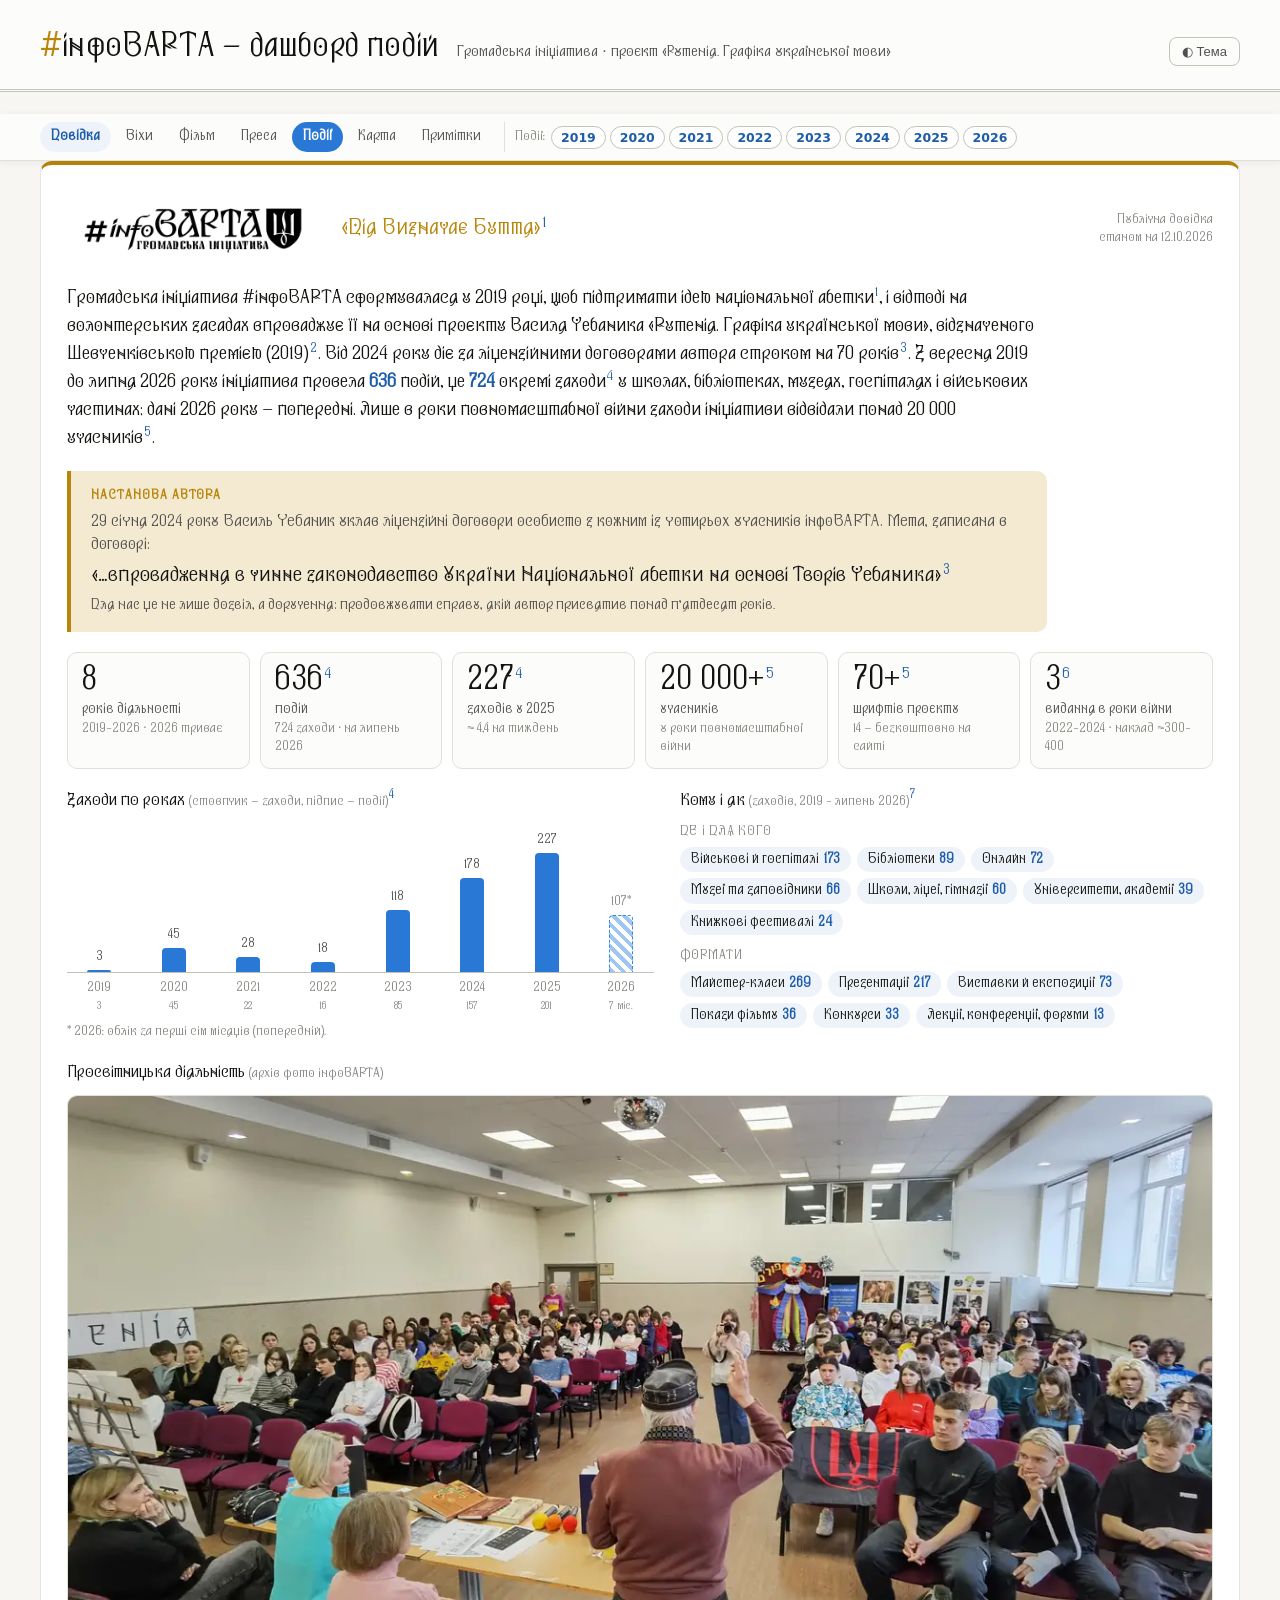
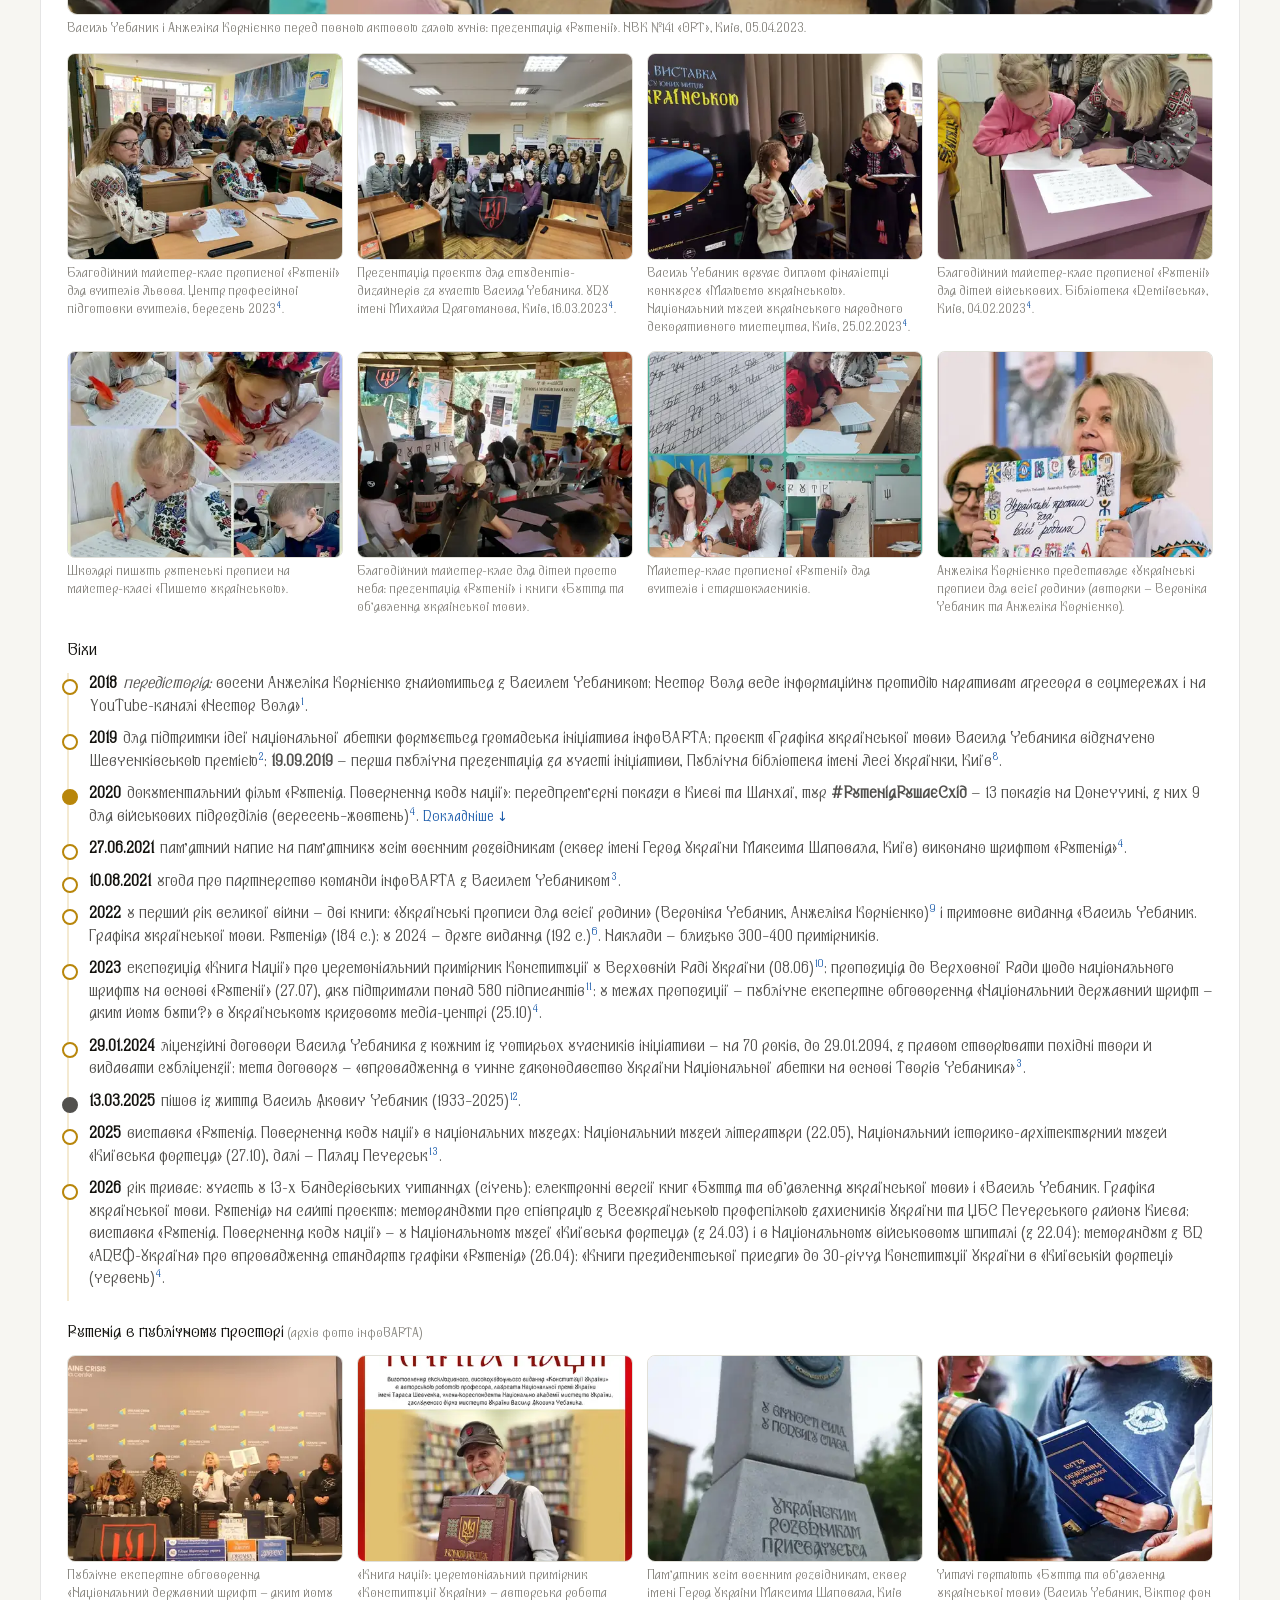
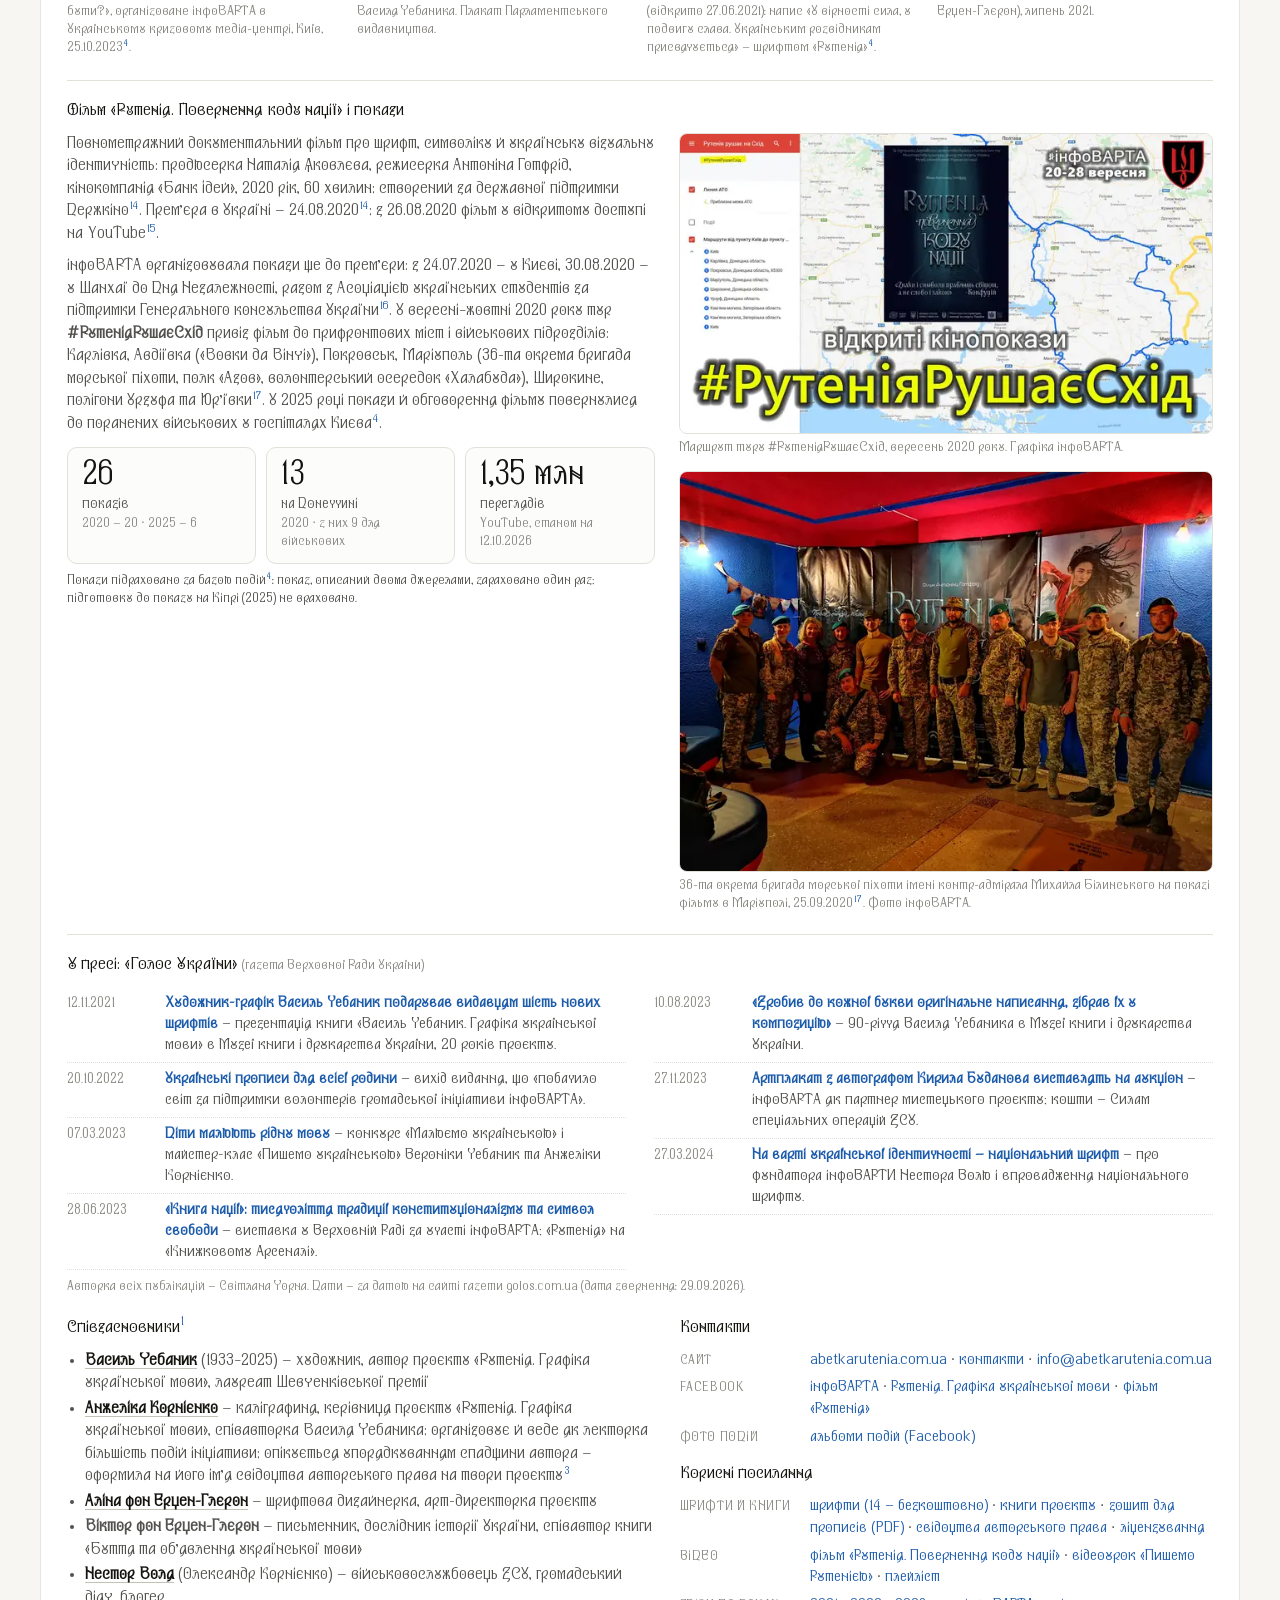
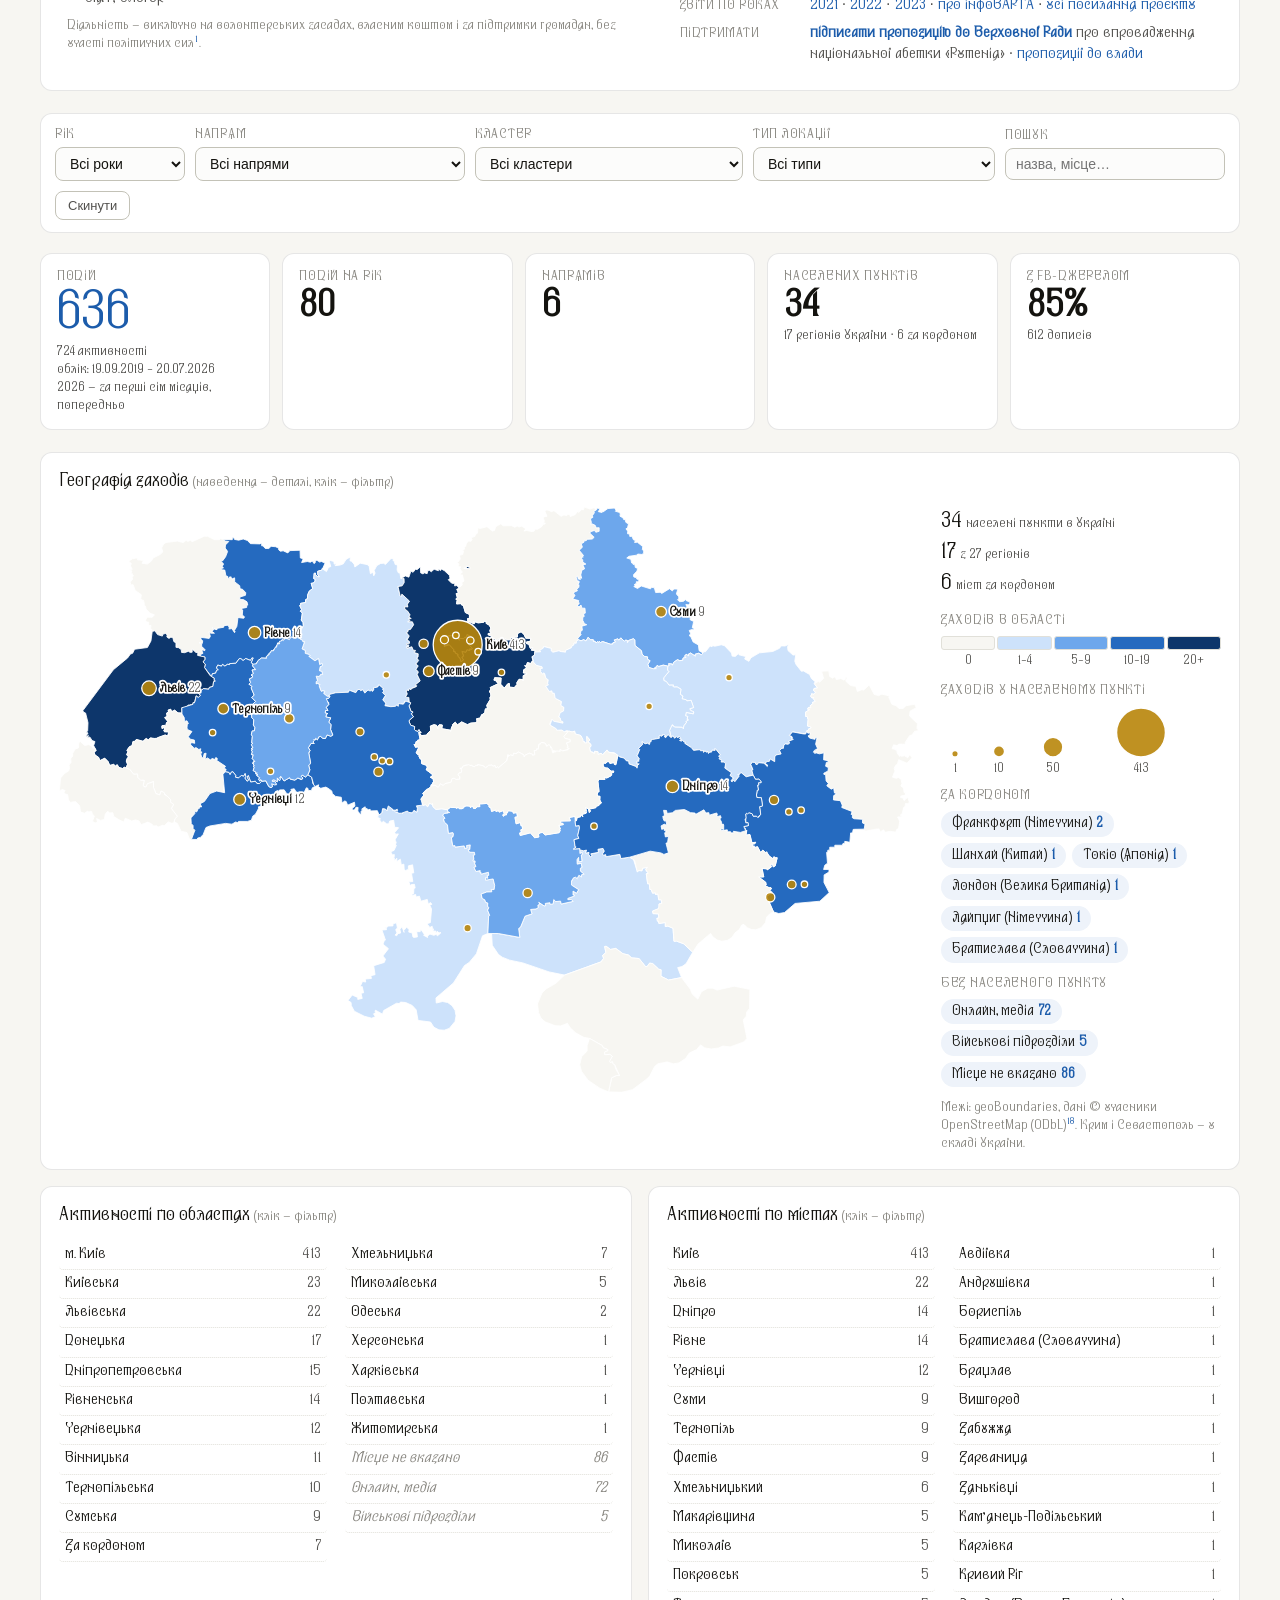
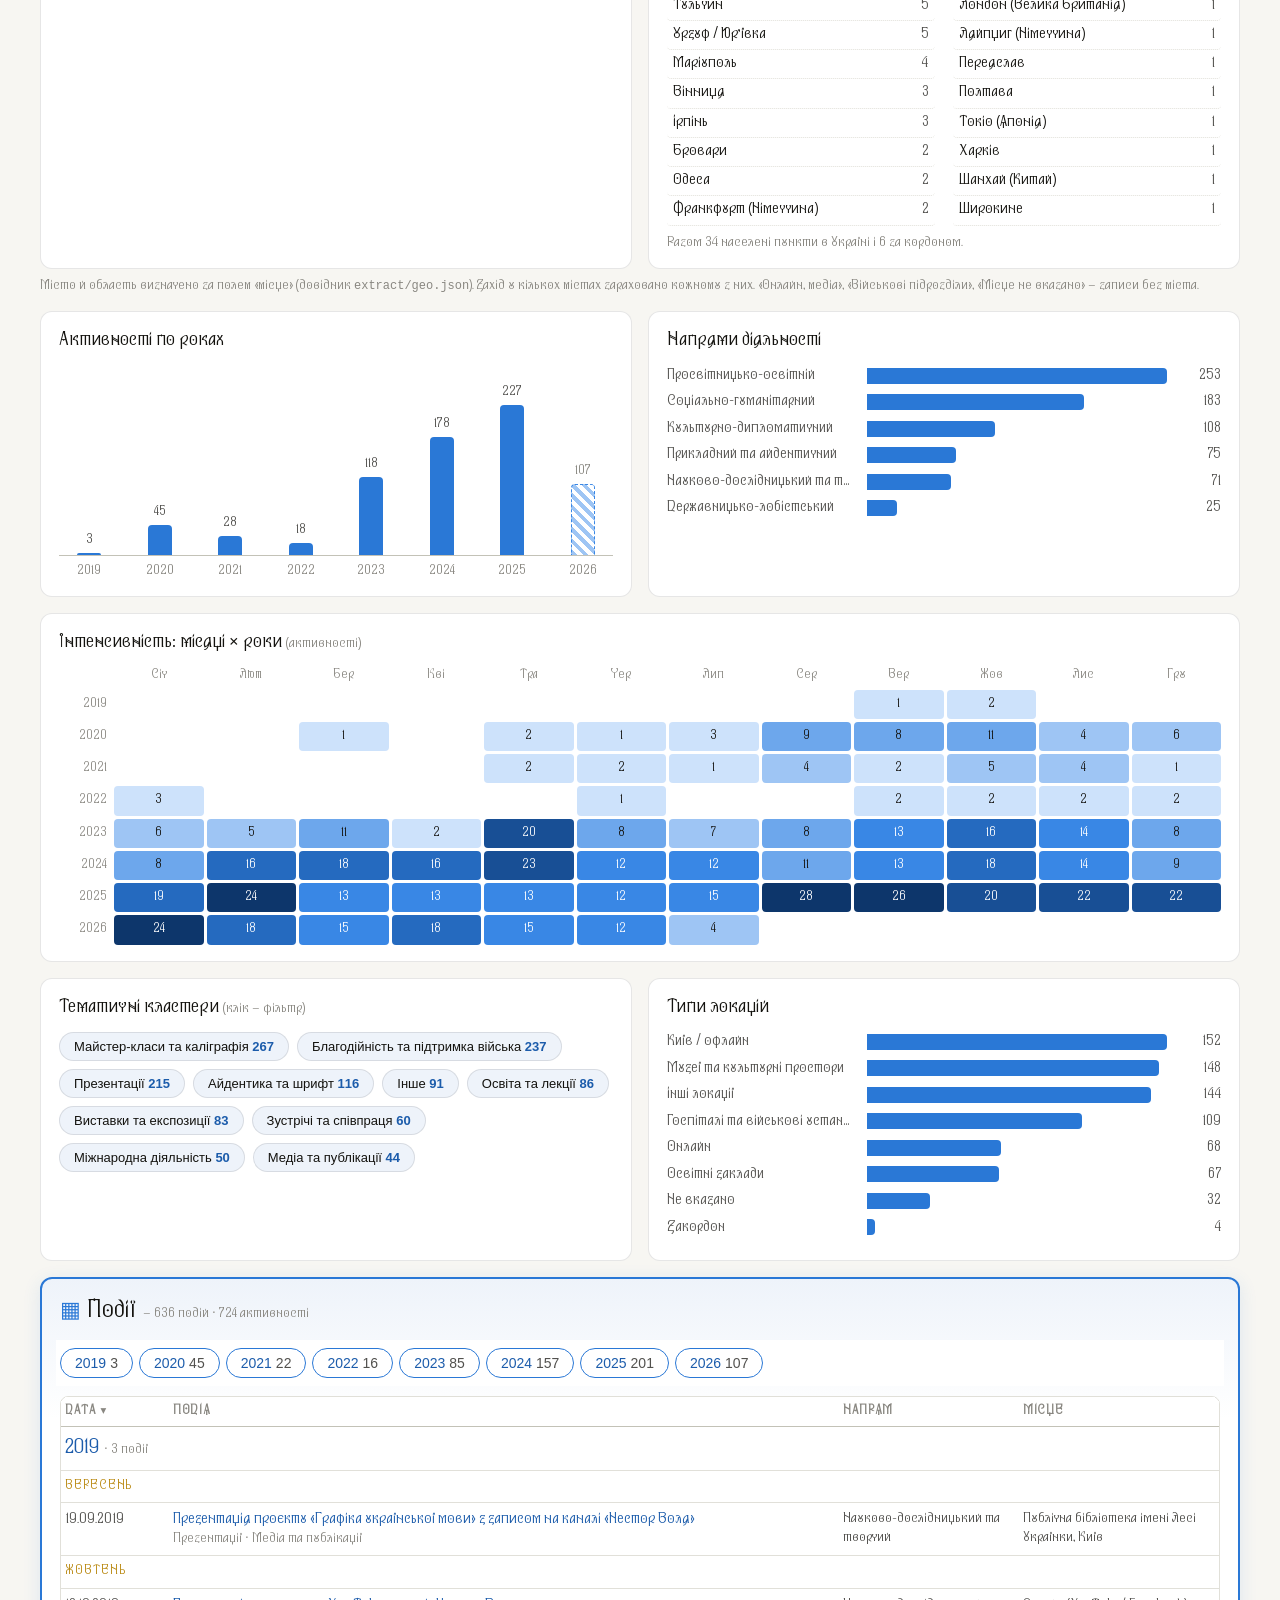
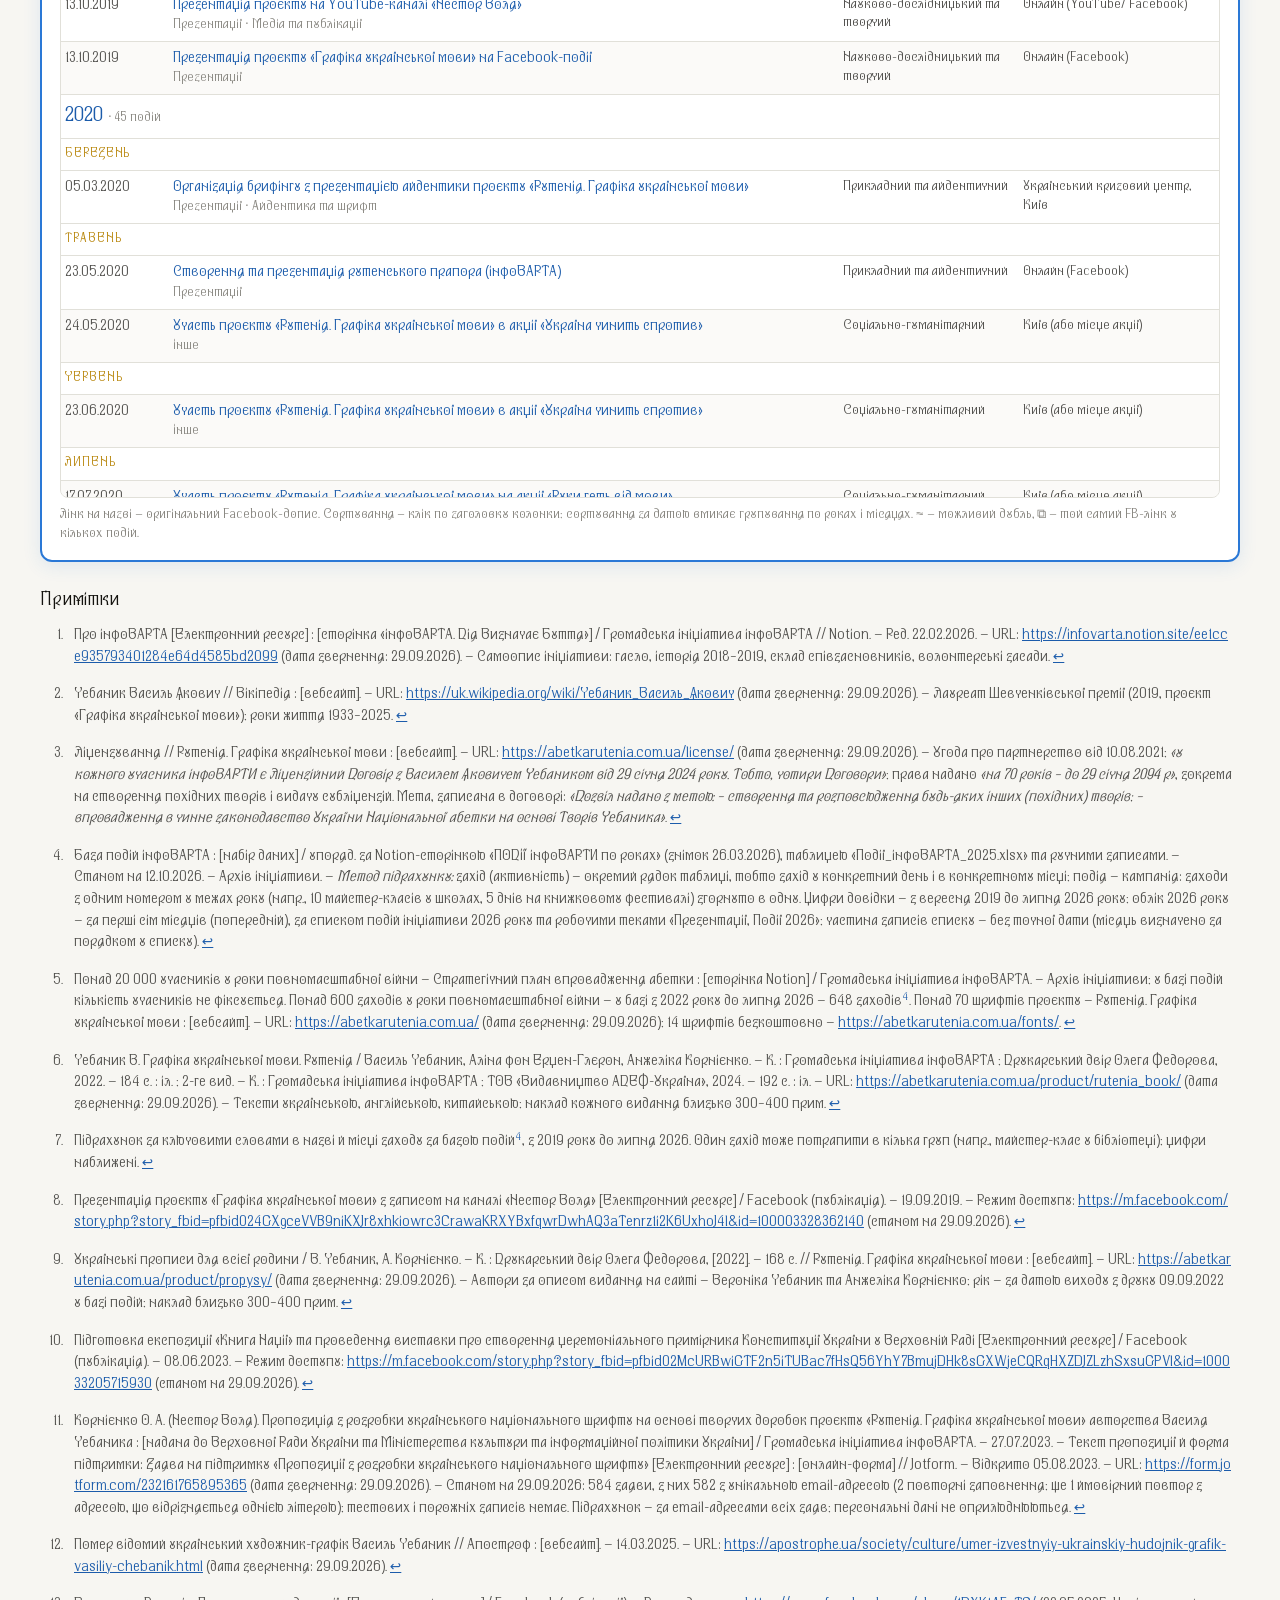
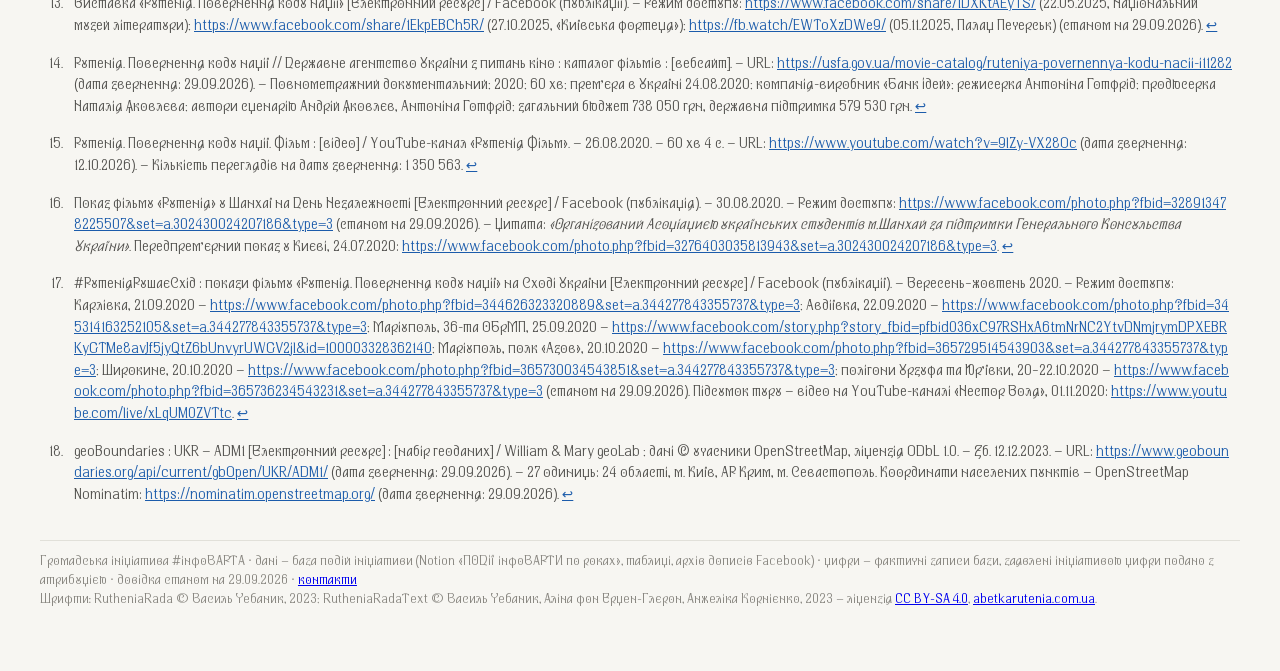
==== commit f89dbda5: "Intro analytics: one scope 2019 - July 2026, computed from data Co-Authored-By: Claude Opus 5.5 <nor" ====
--- a/index.html
+++ b/index.html
@@ -430,10 +430,10 @@
     <div class="intro-head">
       <img class="intro-logo" src="[data-uri]" alt="інфоВАРТА — громадська ініціатива (логотип)" id="introTitle">
       <div class="intro-motto">«Дія Визначає Буття»<sup><a href="#fn1" id="fnref1">1</a></sup></div>
-      <div class="intro-stamp">Публічна довідка<br>станом на 29.09.2026</div>
+      <div class="intro-stamp">Публічна довідка<br>станом на 12.10.2026</div>
     </div>
 
-    <p class="lede">Громадська ініціатива #інфоВАРТА сформувалася у 2019 році, щоб підтримати ідею національної абетки<sup><a href="#fn1" id="fnref1b">1</a></sup>, і відтоді на волонтерських засадах впроваджує її на основі проєкту Василя Чебаника «Рутенія. Графіка української мови», відзначеного Шевченківською премією (2019)<sup><a href="#fn2" id="fnref2">2</a></sup>. Від 2024 року діє за ліцензійними договорами автора строком на 70 років<sup><a href="#fn3" id="fnref3">3</a></sup>. З вересня 2019 до липня 2026 року ініціатива провела <b data-i="ev">—</b> <span data-i="evw">подій</span>, це <b data-i="act">—</b> <span data-i="actw">окремих заходів</span><sup><a href="#fn4" id="fnref4">4</a></sup> у школах, бібліотеках, музеях, госпіталях і військових частинах; дані 2026 року — попередні. Лише в роки повномасштабної війни заходи ініціативи відвідали понад 20 000 учасників<sup><a href="#fn5" id="fnref5">5</a></sup>.</p>
+    <p class="lede">Громадська ініціатива #інфоВАРТА сформувалася у 2019 році, щоб підтримати ідею національної абетки<sup><a href="#fn1" id="fnref1b">1</a></sup>, і відтоді на волонтерських засадах впроваджує її на основі проєкту Василя Чебаника «Рутенія. Графіка української мови», відзначеного Шевченківською премією (2019)<sup><a href="#fn2" id="fnref2">2</a></sup>. Від 2024 року діє за ліцензійними договорами автора строком на 70 років<sup><a href="#fn3" id="fnref3">3</a></sup>. З вересня 2019 до <span data-i="asofGen">липня 2026</span> року ініціатива провела <b data-i="ev">—</b> <span data-i="evw">подій</span>, це <b data-i="act">—</b> <span data-i="actw">окремих заходів</span><sup><a href="#fn4" id="fnref4">4</a></sup> у школах, бібліотеках, музеях, госпіталях і військових частинах; дані <span data-i="openY">2026</span> року — попередні. Лише в роки повномасштабної війни заходи ініціативи відвідали понад 20 000 учасників<sup><a href="#fn5" id="fnref5">5</a></sup>.</p>
 
     <blockquote class="mandate">
       <div class="mandate-label">Настанова автора</div>
@@ -451,7 +451,7 @@
         <p class="inote" id="introYearsNote"></p>
       </div>
       <div>
-        <h3>Кому і як <small>(заходів, 2019–2025)</small><sup><a href="#fn7" id="fnref7">7</a></sup></h3>
+        <h3>Кому і як <small>(заходів, 2019 – <span data-i="asofNom">липень 2026</span>)</small><sup><a href="#fn7" id="fnref7">7</a></sup></h3>
         <div class="chipset-label">Де і для кого</div>
         <div class="chipset" id="introWho"></div>
         <div class="chipset-label">Формати</div>
@@ -740,10 +740,10 @@
       <li id="fn1">Про інфоВАРТА [Електронний ресурс] : [сторінка «інфоВАРТА. Дія Визначає Буття»] / Громадська ініціатива інфоВАРТА // Notion. — Ред. 22.02.2026. — URL: <a href="https://infovarta.notion.site/ee1cce935793401284e64d4585bd2099">https://infovarta.notion.site/ee1cce935793401284e64d4585bd2099</a> (дата звернення: 29.09.2026). — Самоопис ініціативи: гасло, історія 2018–2019, склад співзасновників, волонтерські засади. <a href="#fnref1" aria-label="Повернутися до місця в тексті">↩︎</a></li>
       <li id="fn2">Чебаник Василь Якович // Вікіпедія : [вебсайт]. — URL: <a href="https://uk.wikipedia.org/wiki/Чебаник_Василь_Якович">https://uk.wikipedia.org/wiki/Чебаник_Василь_Якович</a> (дата звернення: 29.09.2026). — Лауреат Шевченківської премії (2019, проєкт «Графіка української мови»); роки життя 1933–2025. <a href="#fnref2" aria-label="Повернутися до місця в тексті">↩︎</a></li>
       <li id="fn3">Ліцензування // Рутенія. Графіка української мови : [вебсайт]. — URL: <a href="https://abetkarutenia.com.ua/license/">https://abetkarutenia.com.ua/license/</a> (дата звернення: 29.09.2026). — Угода про партнерство від 10.08.2021; <q>у кожного учасника інфоВАРТИ є Ліцензійний Договір з Василем Яковичем Чебаником від 29 січня 2024 року. Тобто, чотири Договори</q>; права надано <q>на 70 років – до 29 січня 2094 р</q>, зокрема на створення похідних творів і видачу субліцензій. Мета, записана в договорі: <q>Дозвіл надано з метою: – створення та розповсюдження будь-яких інших (похідних) творів; – впровадження в чинне законодавство України Національної абетки на основі Творів Чебаника</q>. <a href="#fnref3" aria-label="Повернутися до місця в тексті">↩︎</a></li>
-      <li id="fn4">База подій інфоВАРТА : [набір даних] / упоряд. за Notion-сторінкою «ПОДІЇ інфоВАРТИ по роках» (знімок 26.03.2026), таблицею «Події_інфоВАРТА_2025.xlsx» та ручними записами. — Станом на 12.10.2026. — Архів ініціативи. — <i>Метод підрахунку:</i> захід (активність) — окремий рядок таблиці, тобто захід у конкретний день і в конкретному місці; подія — кампанія: заходи з одним номером у межах року (напр., 10 майстер-класів у школах, 5 днів на книжковому фестивалі) згорнуто в одну. Цифри довідки — з вересня 2019 до липня 2026 року; облік 2026 року — за перші сім місяців (попередній), за списком подій ініціативи 2026 року та робочими теками «Презентації, Події 2026»; частина записів списку — без точної дати (місяць визначено за порядком у списку). <a href="#fnref4" aria-label="Повернутися до місця в тексті">↩︎</a></li>
-      <li id="fn5">Понад 20 000 учасників у роки повномасштабної війни — Стратегічний план впровадження абетки : [сторінка Notion] / Громадська ініціатива інфоВАРТА. — Архів ініціативи; у базі подій кількість учасників не фіксується. Понад 600 заходів у роки повномасштабної війни — у базі за 2022 – липень 2026 року — <span data-i="act2225">—</span> заходів<sup><a href="#fn4" id="fnref4h">4</a></sup>. Понад 70 шрифтів проєкту — Рутенія. Графіка української мови : [вебсайт]. — URL: <a href="https://abetkarutenia.com.ua/">https://abetkarutenia.com.ua/</a> (дата звернення: 29.09.2026); 14 шрифтів безкоштовно — <a href="https://abetkarutenia.com.ua/fonts/">https://abetkarutenia.com.ua/fonts/</a>. <a href="#fnref5" aria-label="Повернутися до місця в тексті">↩︎</a></li>
+      <li id="fn4">База подій інфоВАРТА : [набір даних] / упоряд. за Notion-сторінкою «ПОДІЇ інфоВАРТИ по роках» (знімок 26.03.2026), таблицею «Події_інфоВАРТА_2025.xlsx» та ручними записами. — Станом на 12.10.2026. — Архів ініціативи. — <i>Метод підрахунку:</i> захід (активність) — окремий рядок таблиці, тобто захід у конкретний день і в конкретному місці; подія — кампанія: заходи з одним номером у межах року (напр., 10 майстер-класів у школах, 5 днів на книжковому фестивалі) згорнуто в одну. Цифри довідки — з вересня 2019 до <span data-i="asofGen">липня 2026</span> року; облік <span data-i="openY">2026</span> року — за <span data-i="openSpan">перші сім місяців</span> (попередній), за списком подій ініціативи 2026 року та робочими теками «Презентації, Події 2026»; частина записів списку — без точної дати (місяць визначено за порядком у списку). <a href="#fnref4" aria-label="Повернутися до місця в тексті">↩︎</a></li>
+      <li id="fn5">Понад 20 000 учасників у роки повномасштабної війни — Стратегічний план впровадження абетки : [сторінка Notion] / Громадська ініціатива інфоВАРТА. — Архів ініціативи; у базі подій кількість учасників не фіксується. Понад 600 заходів у роки повномасштабної війни — у базі з 2022 року до <span data-i="asofGen">липня 2026</span> — <span data-i="act2225">—</span> заходів<sup><a href="#fn4" id="fnref4h">4</a></sup>. Понад 70 шрифтів проєкту — Рутенія. Графіка української мови : [вебсайт]. — URL: <a href="https://abetkarutenia.com.ua/">https://abetkarutenia.com.ua/</a> (дата звернення: 29.09.2026); 14 шрифтів безкоштовно — <a href="https://abetkarutenia.com.ua/fonts/">https://abetkarutenia.com.ua/fonts/</a>. <a href="#fnref5" aria-label="Повернутися до місця в тексті">↩︎</a></li>
       <li id="fn6">Чебаник В. Графіка української мови. Рутенія / Василь Чебаник, Аліна фон Ерцен-Глєрон, Анжеліка Корнієнко. — К. : Громадська ініціатива інфоВАРТА ; Друкарський двір Олега Федорова, 2022. — 184 с. : іл. ; 2-ге вид. — К. : Громадська ініціатива інфоВАРТА ; ТОВ «Видавництво АДЕФ-Україна», 2024. — 192 с. : іл. — URL: <a href="https://abetkarutenia.com.ua/product/rutenia_book/">https://abetkarutenia.com.ua/product/rutenia_book/</a> (дата звернення: 29.09.2026). — Тексти українською, англійською, китайською; наклад кожного видання близько 300–400 прим. <a href="#fnref6" aria-label="Повернутися до місця в тексті">↩︎</a></li>
-      <li id="fn7">Підрахунок за ключовими словами в назві й місці заходу за базою подій<sup><a href="#fn4" id="fnref4c">4</a></sup>, 2019–2025 роки. Один захід може потрапити в кілька груп (напр., майстер-клас у бібліотеці); цифри наближені. <a href="#fnref7" aria-label="Повернутися до місця в тексті">↩︎</a></li>
+      <li id="fn7">Підрахунок за ключовими словами в назві й місці заходу за базою подій<sup><a href="#fn4" id="fnref4c">4</a></sup>, з 2019 року до <span data-i="asofGen">липня 2026</span>. Один захід може потрапити в кілька груп (напр., майстер-клас у бібліотеці); цифри наближені. <a href="#fnref7" aria-label="Повернутися до місця в тексті">↩︎</a></li>
       <li id="fn8">Презентація проєкту «Графіка української мови» з записом на каналі «Нестор Воля» [Електронний ресурс] / Facebook (публікація). — 19.09.2019. — Режим доступу: <a href="https://m.facebook.com/story.php?story_fbid=pfbid024GXgceVVB9niKXJr8xhkiowrc3CrawaKRXYBxfqwrDwhAQ3aTenrz1i2K6UxhoJ4l&amp;id=100003328362140">https://m.facebook.com/story.php?story_fbid=pfbid024GXgceVVB9niKXJr8xhkiowrc3CrawaKRXYBxfqwrDwhAQ3aTenrz1i2K6UxhoJ4l&amp;id=100003328362140</a> (станом на 29.09.2026). <a href="#fnref8" aria-label="Повернутися до місця в тексті">↩︎</a></li>
       <li id="fn9">Українські прописи для всієї родини / В. Чебаник, А. Корнієнко. — К. : Друкарський двір Олега Федорова, [2022]. — 168 с. // Рутенія. Графіка української мови : [вебсайт]. — URL: <a href="https://abetkarutenia.com.ua/product/propysy/">https://abetkarutenia.com.ua/product/propysy/</a> (дата звернення: 29.09.2026). — Автори за описом видання на сайті — Вероніка Чебаник та Анжеліка Корнієнко; рік — за датою виходу з друку 09.09.2022 у базі подій; наклад близько 300–400 прим. <a href="#fnref9" aria-label="Повернутися до місця в тексті">↩︎</a></li>
       <li id="fn10">Підготовка експозиції «Книга Нації» та проведення виставки про створення церемоніального примірника Конституції України у Верховній Раді [Електронний ресурс] / Facebook (публікація). — 08.06.2023. — Режим доступу: <a href="https://m.facebook.com/story.php?story_fbid=pfbid02McURBwiGTF2n5iTUBac7fHsQ56YhY7BmujDHk8sGXWjeCQRqHXZDJZLzhSxsuGPVl&amp;id=100033205715930">https://m.facebook.com/story.php?story_fbid=pfbid02McURBwiGTF2n5iTUBac7fHsQ56YhY7BmujDHk8sGXWjeCQRqHXZDJZLzhSxsuGPVl&amp;id=100033205715930</a> (станом на 29.09.2026). <a href="#fnref10" aria-label="Повернутися до місця в тексті">↩︎</a></li>
@@ -897,12 +897,21 @@
 
 /* INTRO — публічна довідка. Рахується по ВСІЙ базі (не за фільтром),
    Підсумки — по всій базі; графік і «пік» — повні роки + відкритий рік окремо. */
-const OPEN_YEAR = 2026;
-const OPEN_SPAN = "перші сім місяців", OPEN_SHORT = "7 міс.", OPEN_ASOF = "липень 2026";   // період обліку відкритого року
+/* Відкритий рік і «станом на» — з даних, без ручних правок: відкритий рік = останній рік бази
+   (закривається сам, коли з'являються події наступного року); період — до місяця останньої дати. */
+const MONTH_NOM=["січень","лютий","березень","квітень","травень","червень","липень","серпень","вересень","жовтень","листопад","грудень"];
+const MONTH_GEN=["січня","лютого","березня","квітня","травня","червня","липня","серпня","вересня","жовтня","листопада","грудня"];
+const SPAN_WORDS=["перший місяць","перші два місяці","перші три місяці","перші чотири місяці","перші пʼять місяців","перші шість місяців",
+  "перші сім місяців","перші вісім місяців","перші девʼять місяців","перші десять місяців","перші одинадцять місяців","усі дванадцять місяців"];
+const OPEN_YEAR=Math.max(...DATA.map(e=>e.year));
+const LAST_DATE=DATA.filter(e=>e.year===OPEN_YEAR).map(e=>e.date_end||e.date).filter(Boolean).sort().pop()||"";
+const OPEN_M=LAST_DATE ? +LAST_DATE.slice(5,7) : 12;
+const OPEN_SPAN=SPAN_WORDS[OPEN_M-1], OPEN_SHORT=`${OPEN_M} міс.`;
+const ASOF_NOM=`${MONTH_NOM[OPEN_M-1]} ${OPEN_YEAR}`, ASOF_GEN=`${MONTH_GEN[OPEN_M-1]} ${OPEN_YEAR}`;   // період обліку відкритого року
 function renderIntro(){
   const base=DATA.filter(e=>e.year<OPEN_YEAR);
   const open=DATA.filter(e=>e.year>=OPEN_YEAR);
-  // підсумки довідки — по всій базі, включно з відкритим роком (станом на OPEN_ASOF)
+  // підсумки довідки — по всій базі, включно з відкритим роком (станом на ASOF)
   const nEv=groupEvents(DATA).size, nAct=DATA.length;
   const years=[...new Set(base.map(e=>e.year))].sort();
   const byY={}, evY={};
@@ -916,13 +925,17 @@
 
   document.querySelectorAll('[data-i="ev"]').forEach(el=>el.textContent=fmt(nEv));
   document.querySelectorAll('[data-i="act"]').forEach(el=>el.textContent=fmt(nAct));
+  document.querySelectorAll('[data-i="asofGen"]').forEach(el=>el.textContent=ASOF_GEN);
+  document.querySelectorAll('[data-i="asofNom"]').forEach(el=>el.textContent=ASOF_NOM);
+  document.querySelectorAll('[data-i="openY"]').forEach(el=>el.textContent=OPEN_YEAR);
+  document.querySelectorAll('[data-i="openSpan"]').forEach(el=>el.textContent=OPEN_SPAN);
   document.querySelectorAll('[data-i="evw"]').forEach(el=>el.textContent=plural(nEv,"подію","події","подій"));
   document.querySelectorAll('[data-i="actw"]').forEach(el=>el.textContent=plural(nAct,"окремий захід","окремі заходи","окремих заходів"));
   document.querySelectorAll('[data-i="act2225"]').forEach(el=>el.textContent=fmt(war));
 
   $("#introStats").innerHTML = [
     [nYears, plural(nYears,"рік","роки","років")+" діяльності", `${years[0]}–${lastY}${open.length?` · ${lastY} триває`:""}`, ""],
-    [fmt(nEv), plural(nEv,"подія","події","подій"), `${nZah(nAct)} · на ${OPEN_ASOF}`, "4"],
+    [fmt(nEv), plural(nEv,"подія","події","подій"), `${nZah(nAct)} · на ${ASOF_NOM}`, "4"],
     [fmt(byY[peakY]), "заходів у "+peakY, "≈ "+perWeek+" на тиждень", "4"],
     ["20 000+", "учасників", "у роки повномасштабної війни", "5"],
     ["70+", "шрифтів проєкту", "14 — безкоштовно на сайті", "5"],
@@ -946,7 +959,7 @@
 
   // кому і як — наближено, за ключовими словами
   const txt=e=>(e.title+" "+(e.location||"")+" "+(e.parent_title||"")).toLowerCase();
-  const count=re=>base.filter(e=>re.test(txt(e))).length;
+  const count=re=>DATA.filter(e=>re.test(txt(e))).length;
   const chips=(el,list)=>{ $(el).innerHTML=list.map(([n,re])=>[n,count(re)]).filter(x=>x[1]>0)
     .sort((a,b)=>b[1]-a[1]).map(([n,c])=>`<span class="c">${n}<b>${c}</b></span>`).join(""); };
   chips("#introWho",[
@@ -954,13 +967,13 @@
     ["Бібліотеки",/бібліотек/],
     ["Музеї та заповідники",/музе|заповідник/],
     ["Університети, академії",/універс|академі|коледж|інститут/],
-    ["Військові й госпіталі",/госпіт|шпитал|реабіліт|бригад|омбр|зсу|військов|полігон|гвкд|захисник/],
+    ["Військові й госпіталі",/госпіт|шпитал|реабіліт|бригад|омбр|зсу|військов|воїн|полігон|гвкд|захисник/],
     ["Книжкові фестивалі",/арсенал|bookfest|книжков\S* фестивал|франкфурт/],
     ["Онлайн",/онлайн|youtube|ютуб/],
   ]);
   chips("#introHow",[
     ["Презентації",/презентац/],
-    ["Майстер-класи",/майстер-клас/],
+    ["Майстер-класи",/майстер-клас|майстерк/],
     ["Виставки й експозиції",/виставк|експозиц/],
     ["Покази фільму",/показ|фільм/],
     ["Конкурси",/конкурс/],
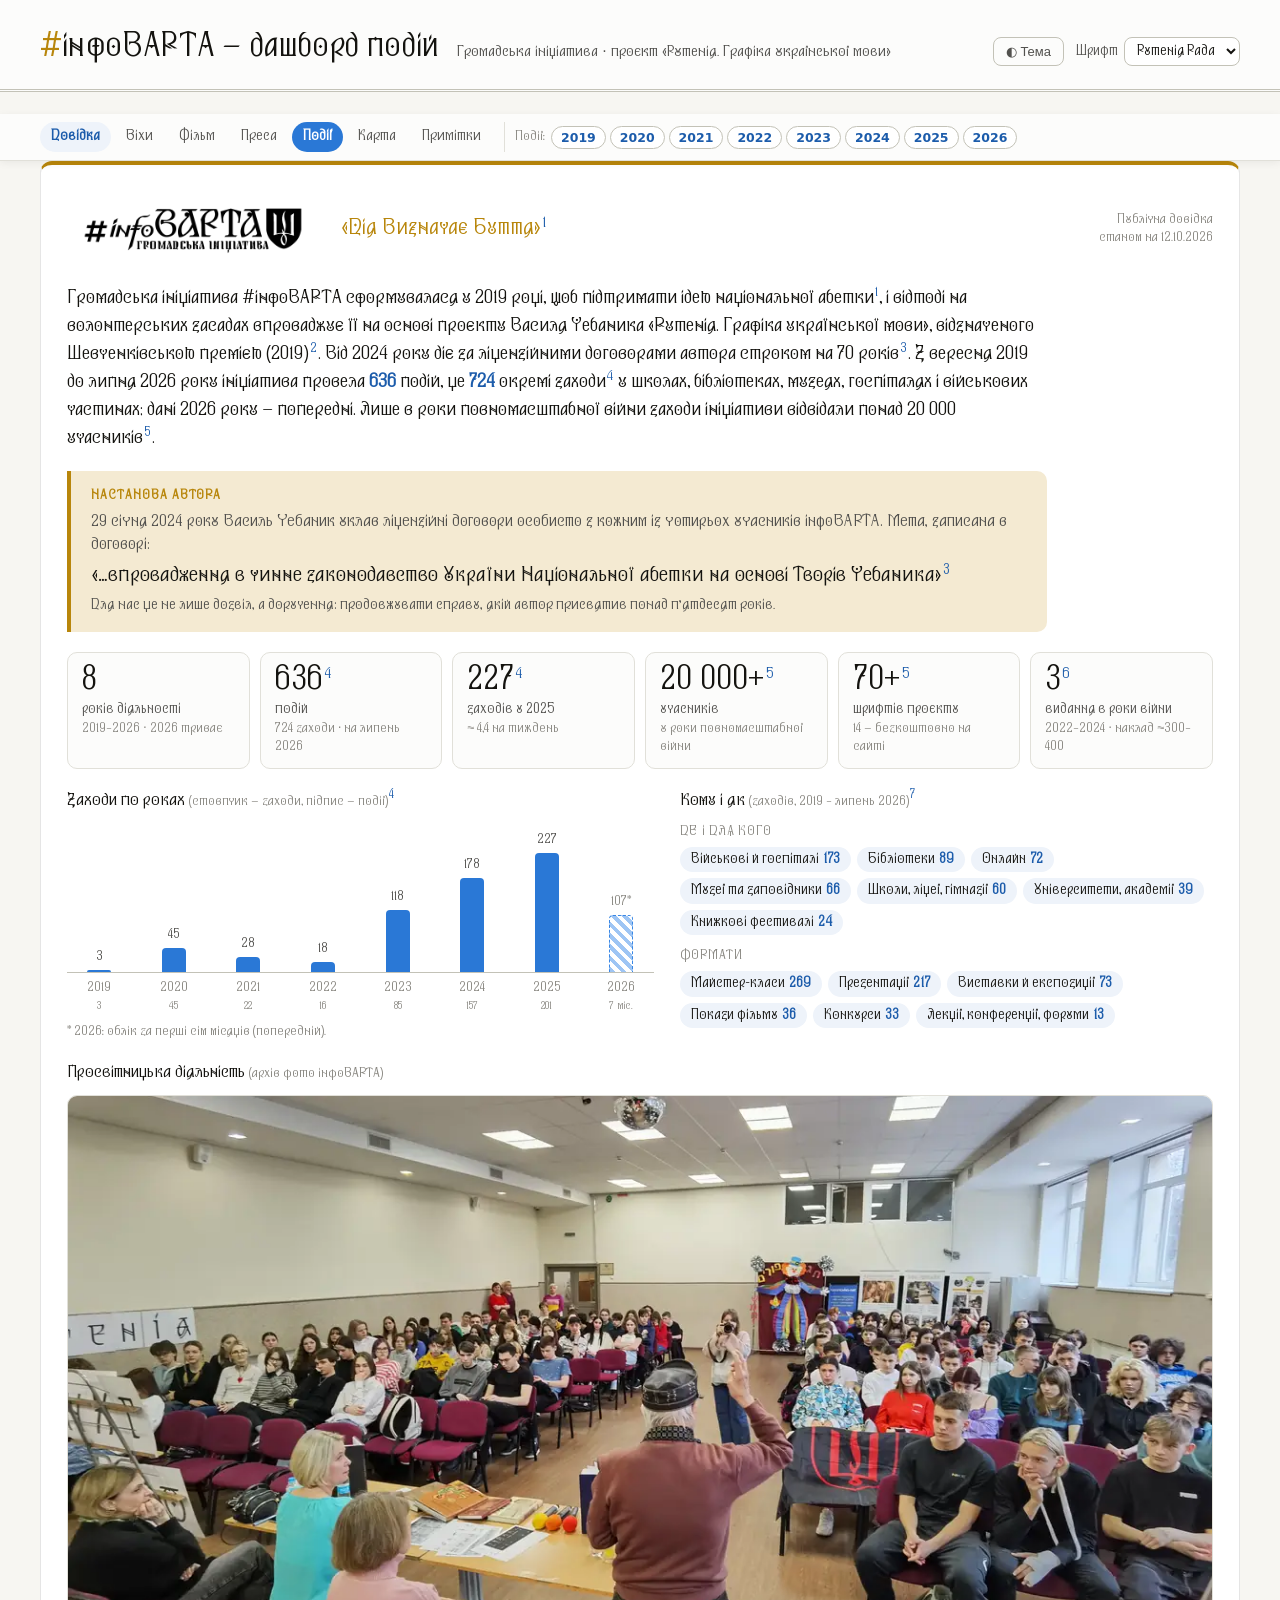
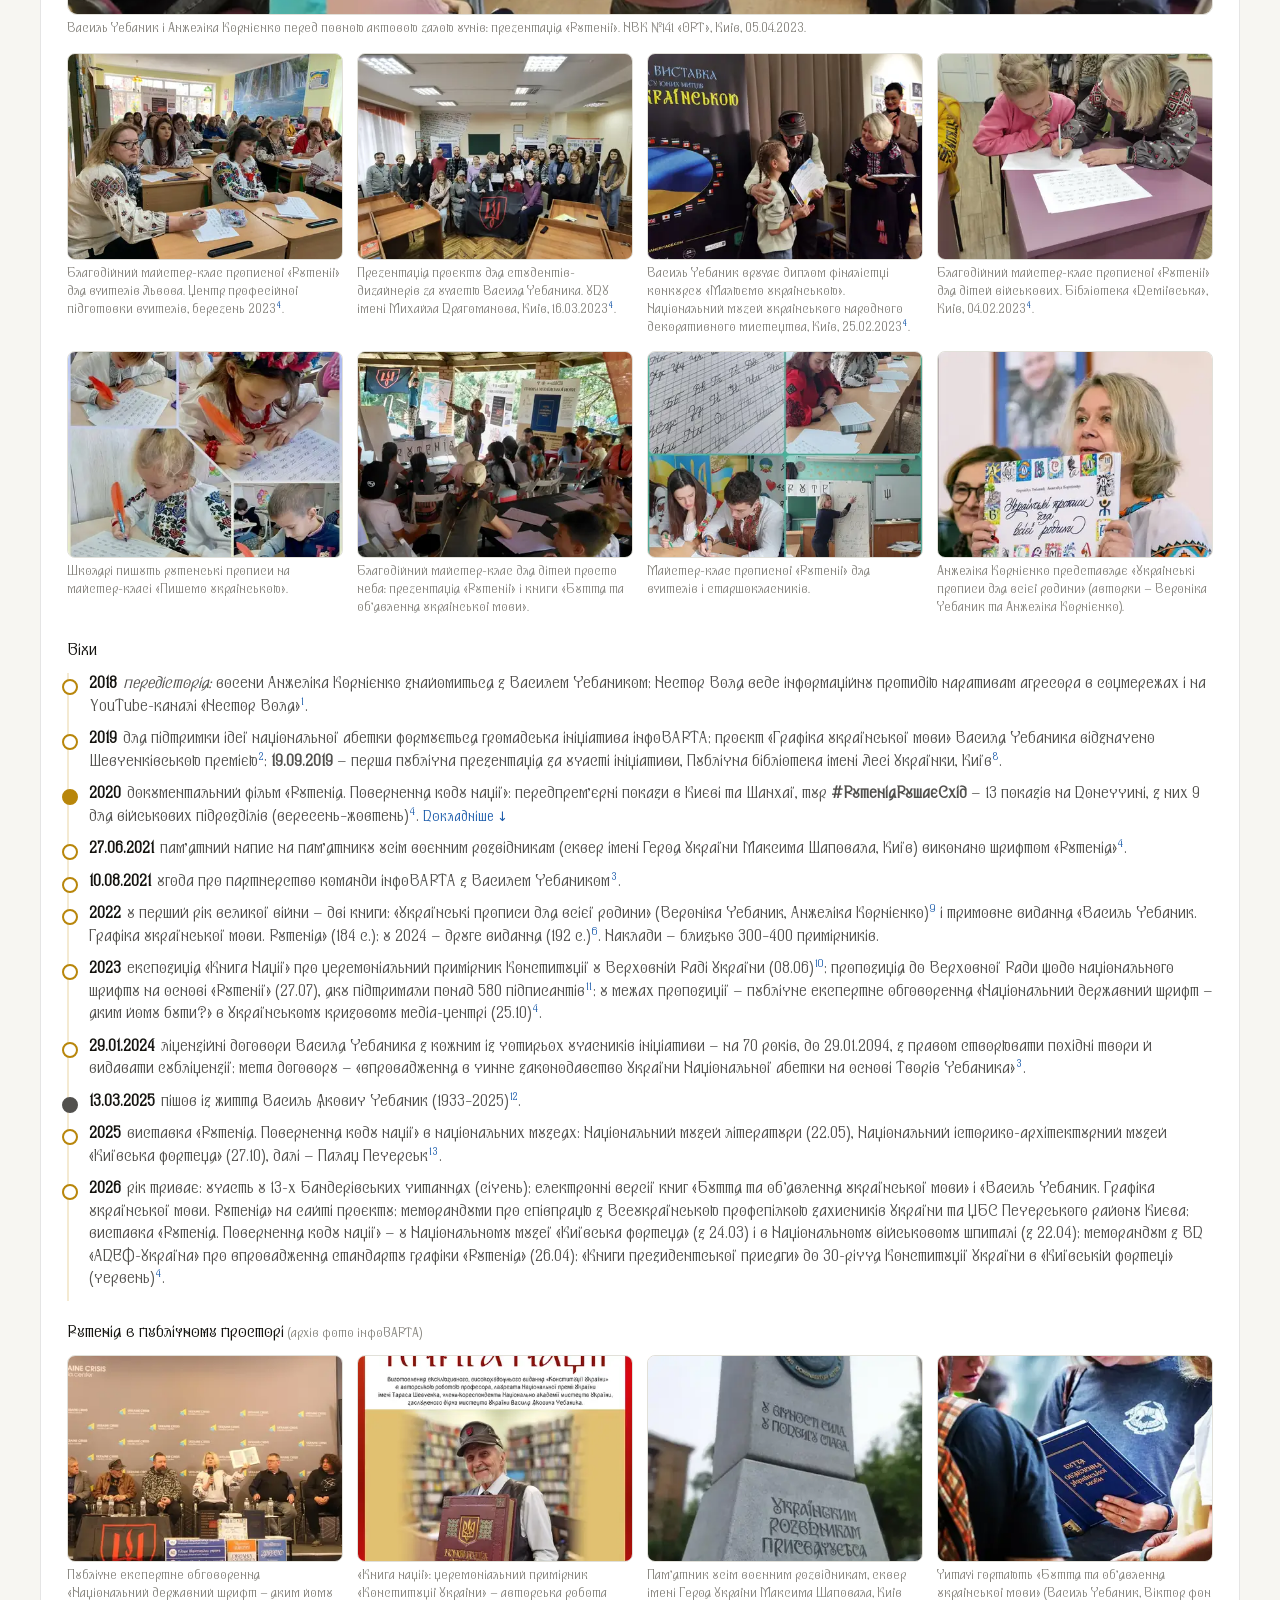
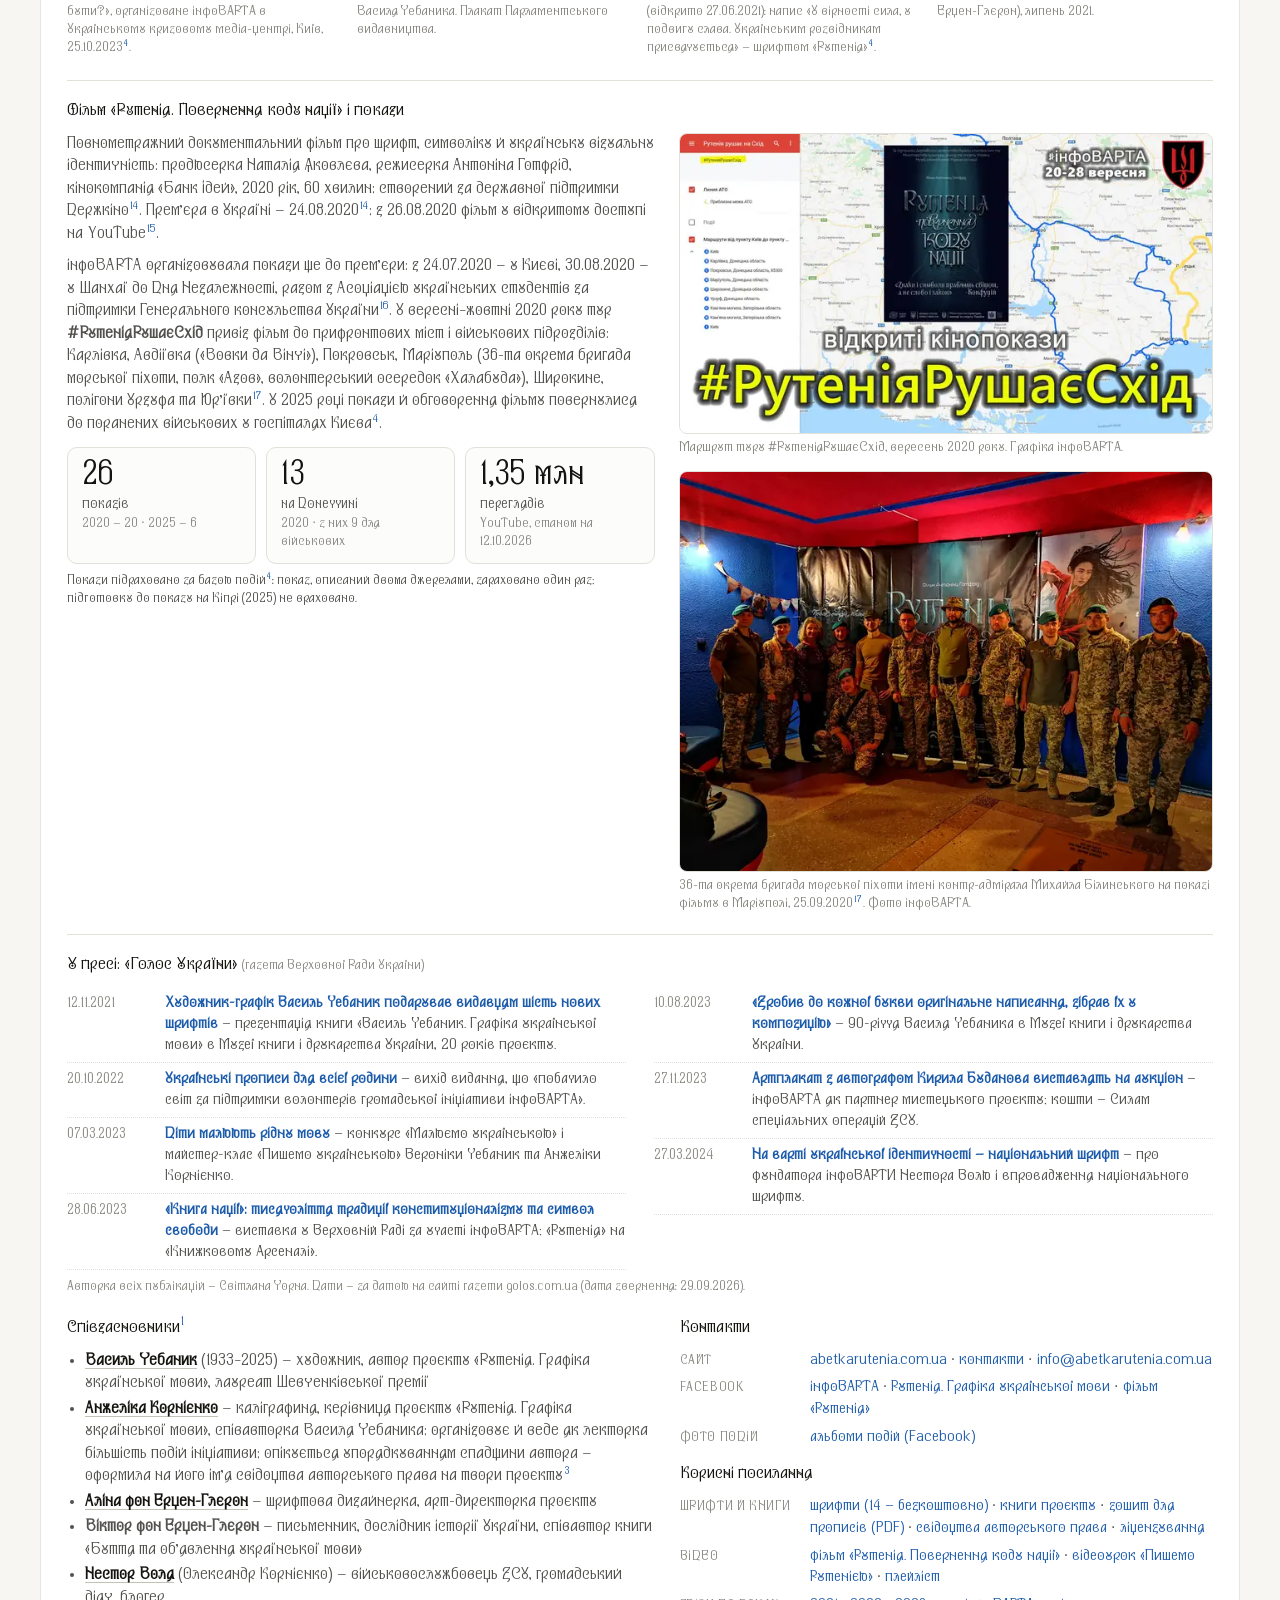
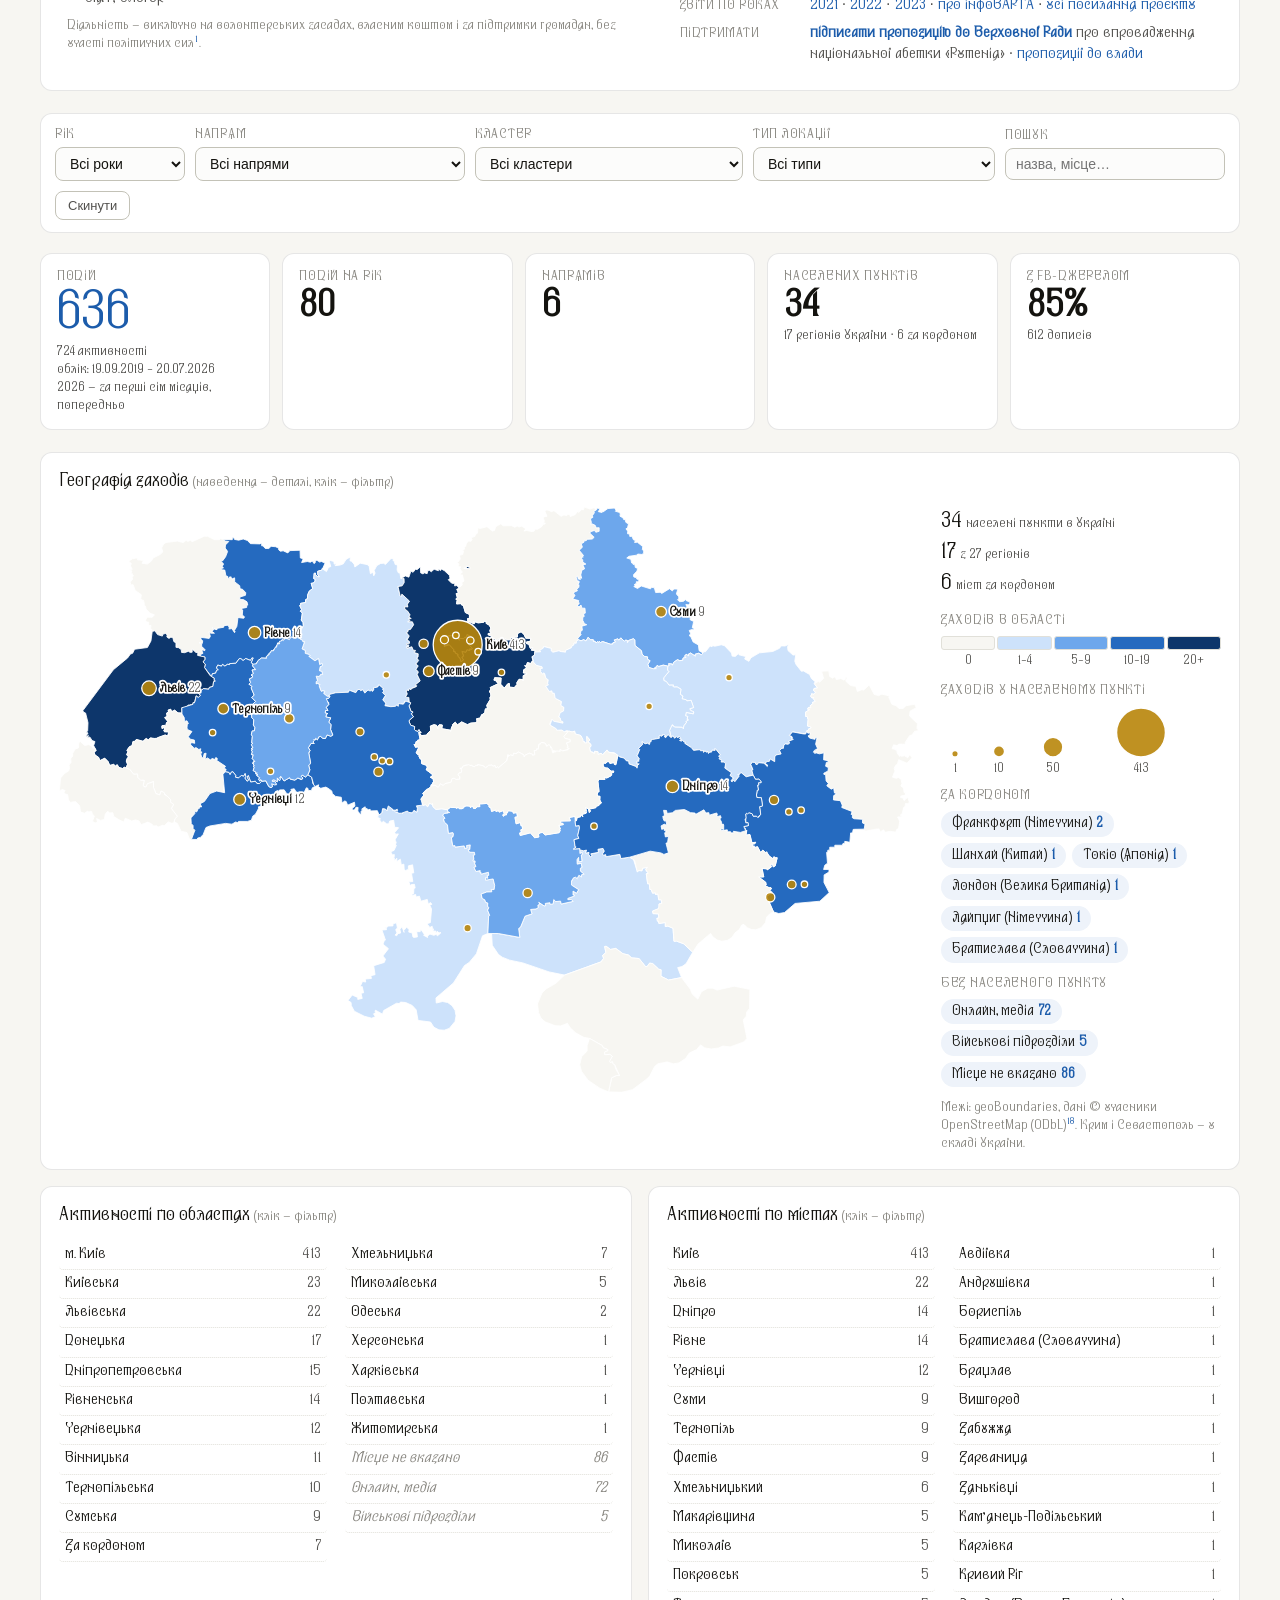
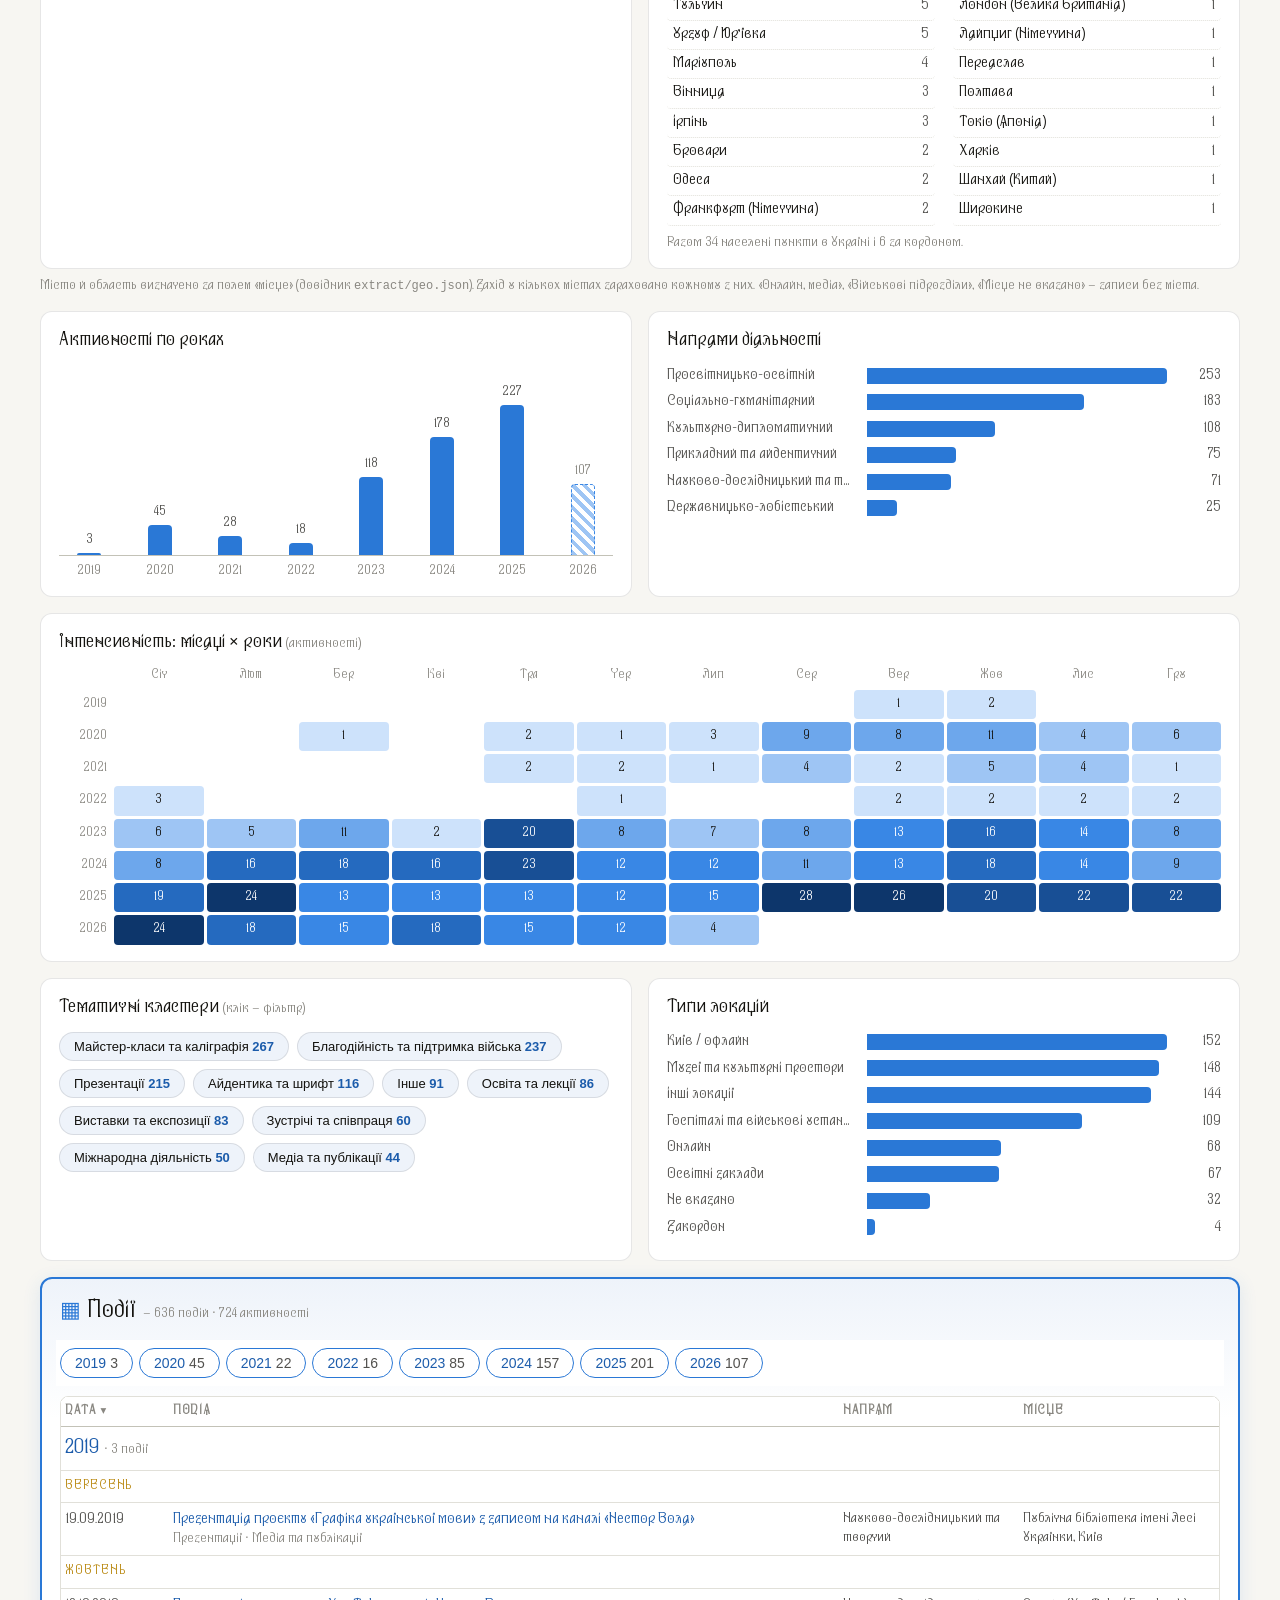
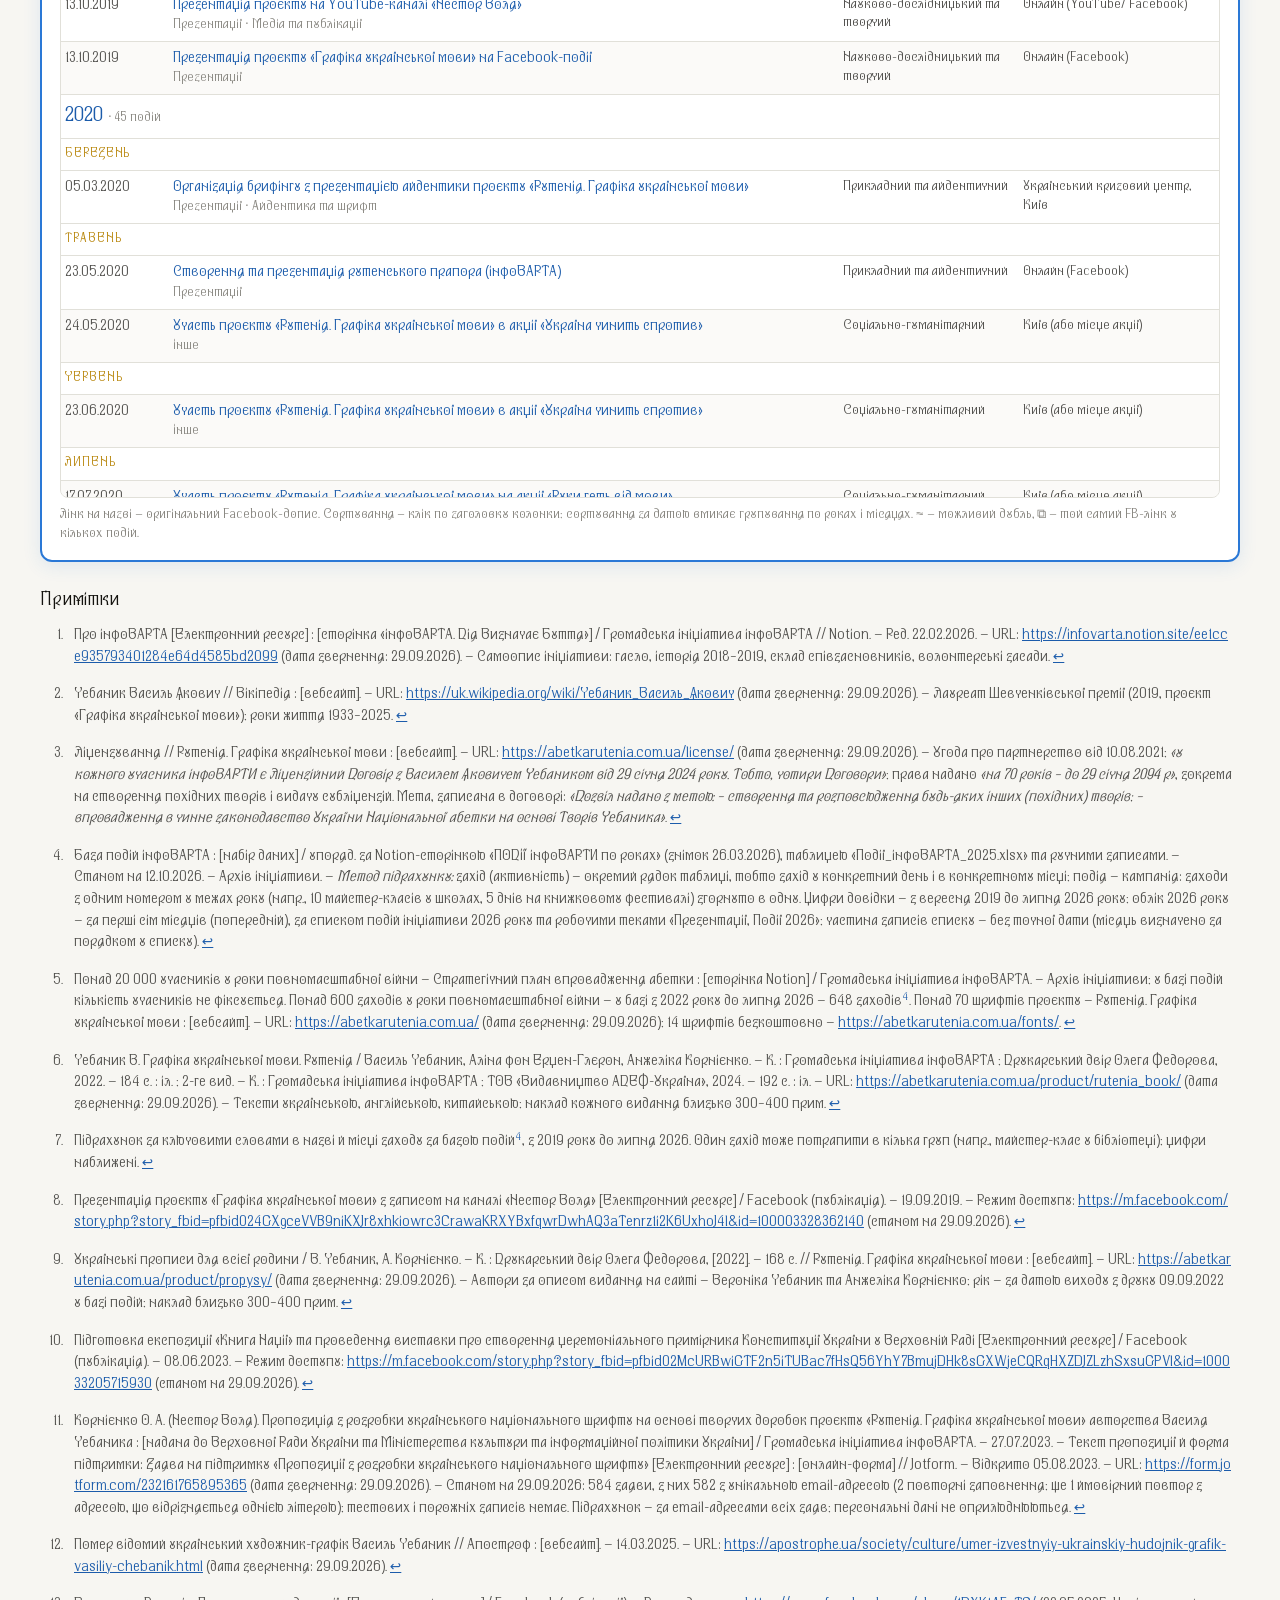
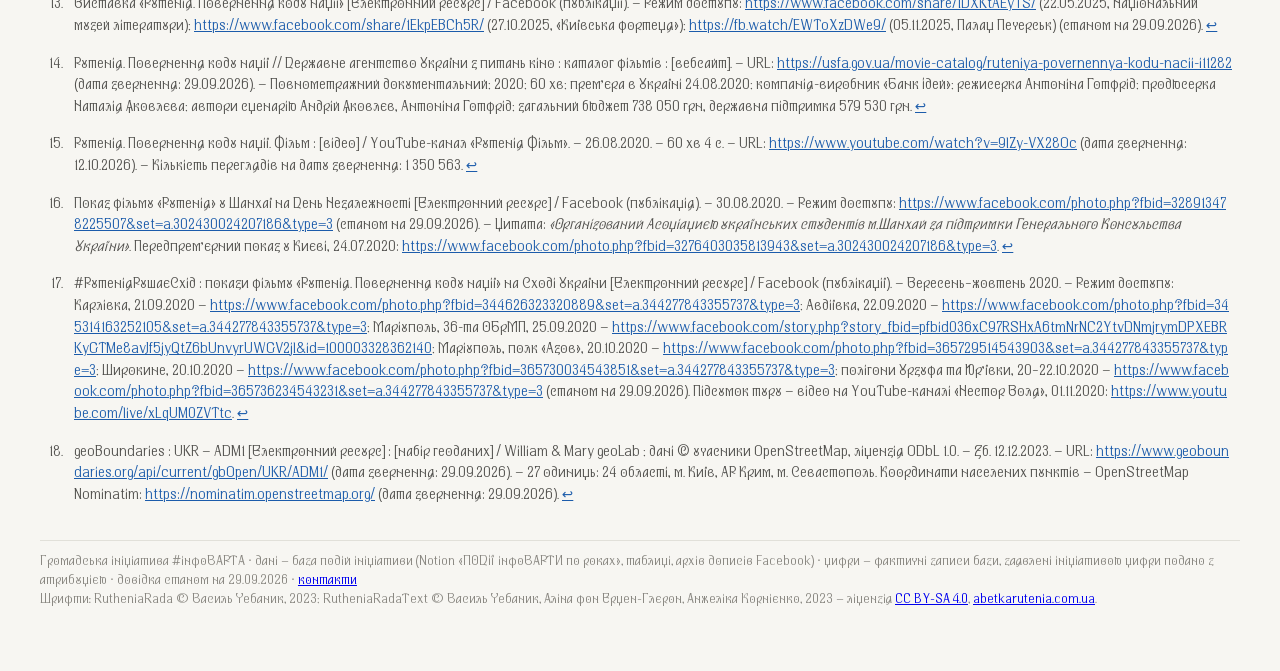
==== commit 2840620e: "Add persistent Rutenia Arial dashboard font switch" ====
--- a/index.html
+++ b/index.html
@@ -4,9 +4,20 @@
 <meta charset="utf-8">
 <meta name="viewport" content="width=device-width, initial-scale=1">
 <title>інфоВАРТА — дашборд подій</title>
+<script>
+// Restore the font before first paint; storage may be disabled in private browsing.
+try {
+  if (localStorage.getItem("iv-font") === "arial") document.documentElement.dataset.font = "arial";
+} catch (_) {}
+</script>
 <style>
 @font-face { font-family: "RutheniaRada"; src: url("fonts/RutheniaRada-Regular.woff2") format("woff2"); font-display: swap; }
 @font-face { font-family: "RutheniaRadaText"; src: url("fonts/RutheniaRadaText-Regular.woff2") format("woff2"); font-display: swap; }
+@font-face { font-family: "RuteniaArial"; src: url("fonts/RuteniaArial2009-Regular.woff") format("woff"); font-display: swap; }
+:root[data-font="arial"] {
+  --f-head: "RuteniaArial", Arial, sans-serif;
+  --f-text: "RuteniaArial", Arial, sans-serif;
+}
 :root {
   --f-head: "RutheniaRada", Georgia, serif;
   --f-text: "RutheniaRadaText", system-ui, -apple-system, "Segoe UI", sans-serif;
@@ -58,6 +69,12 @@
 h1 .hash { color: var(--gold); }
 .subtitle { color: var(--ink2); font-size: 14px; }
 .spacer { flex: 1; }
+.display-controls { display: flex; align-items: center; gap: 12px; flex-wrap: wrap; }
+.font-control { display: flex; align-items: center; gap: 6px; color: var(--ink2); font-size: 13px; }
+.font-control select { max-width: 100%; border: 1px solid var(--baseline); border-radius: 8px;
+  background: var(--card); color: var(--ink); padding: 6px 8px; font: inherit; cursor: pointer; }
+.font-control select:focus-visible { outline: 2px solid var(--accent); outline-offset: 2px; }
+:root[data-font="arial"] :is(button, input, select, textarea) { font-family: var(--f-text); }
 /* INTRO — публічна довідка */
 .intro { background: var(--card); border: 1px solid var(--ring); border-top: 4px solid var(--gold);
   border-radius: 12px; padding: 22px 26px 18px; margin-bottom: 22px; }
@@ -419,7 +436,15 @@
   <h1><span class="hash">#</span>інфоВАРТА <span style="font-weight:400">— дашборд подій</span></h1>
   <div class="subtitle">Громадська ініціатива · проєкт «Рутенія. Графіка української мови»</div>
   <div class="spacer"></div>
-  <button class="ghost" id="themeBtn">◐ Тема</button>
+  <div class="display-controls">
+    <button class="ghost" id="themeBtn">◐ Тема</button>
+    <label class="font-control" for="fontSelect">Шрифт
+      <select id="fontSelect">
+        <option value="rada">Рутенія Рада</option>
+        <option value="arial">Rutenia Arial</option>
+      </select>
+    </label>
+  </div>
 </div></header>
 <nav class="subnav" aria-label="Розділи сторінки"><div class="wrap">
 <a href="#intro">Довідка</a><a href="#miles">Віхи</a><a href="#film">Фільм</a><a href="#press">Преса</a>
@@ -789,6 +814,15 @@
 };
 const saved = localStorage.getItem("iv-theme");
 if (saved) document.documentElement.dataset.theme = saved;
+
+/* FONT */
+const fontSelect = $("#fontSelect");
+fontSelect.value = document.documentElement.dataset.font === "arial" ? "arial" : "rada";
+fontSelect.onchange = () => {
+  const font = fontSelect.value === "arial" ? "arial" : "rada";
+  document.documentElement.dataset.font = font;
+  try { localStorage.setItem("iv-font", font); } catch (_) {}
+};
 
 /* FILTER OPTIONS */
 function opts(sel, values){ values.forEach(v => { const o=document.createElement("option"); o.value=v; o.textContent=v; sel.appendChild(o); }); }
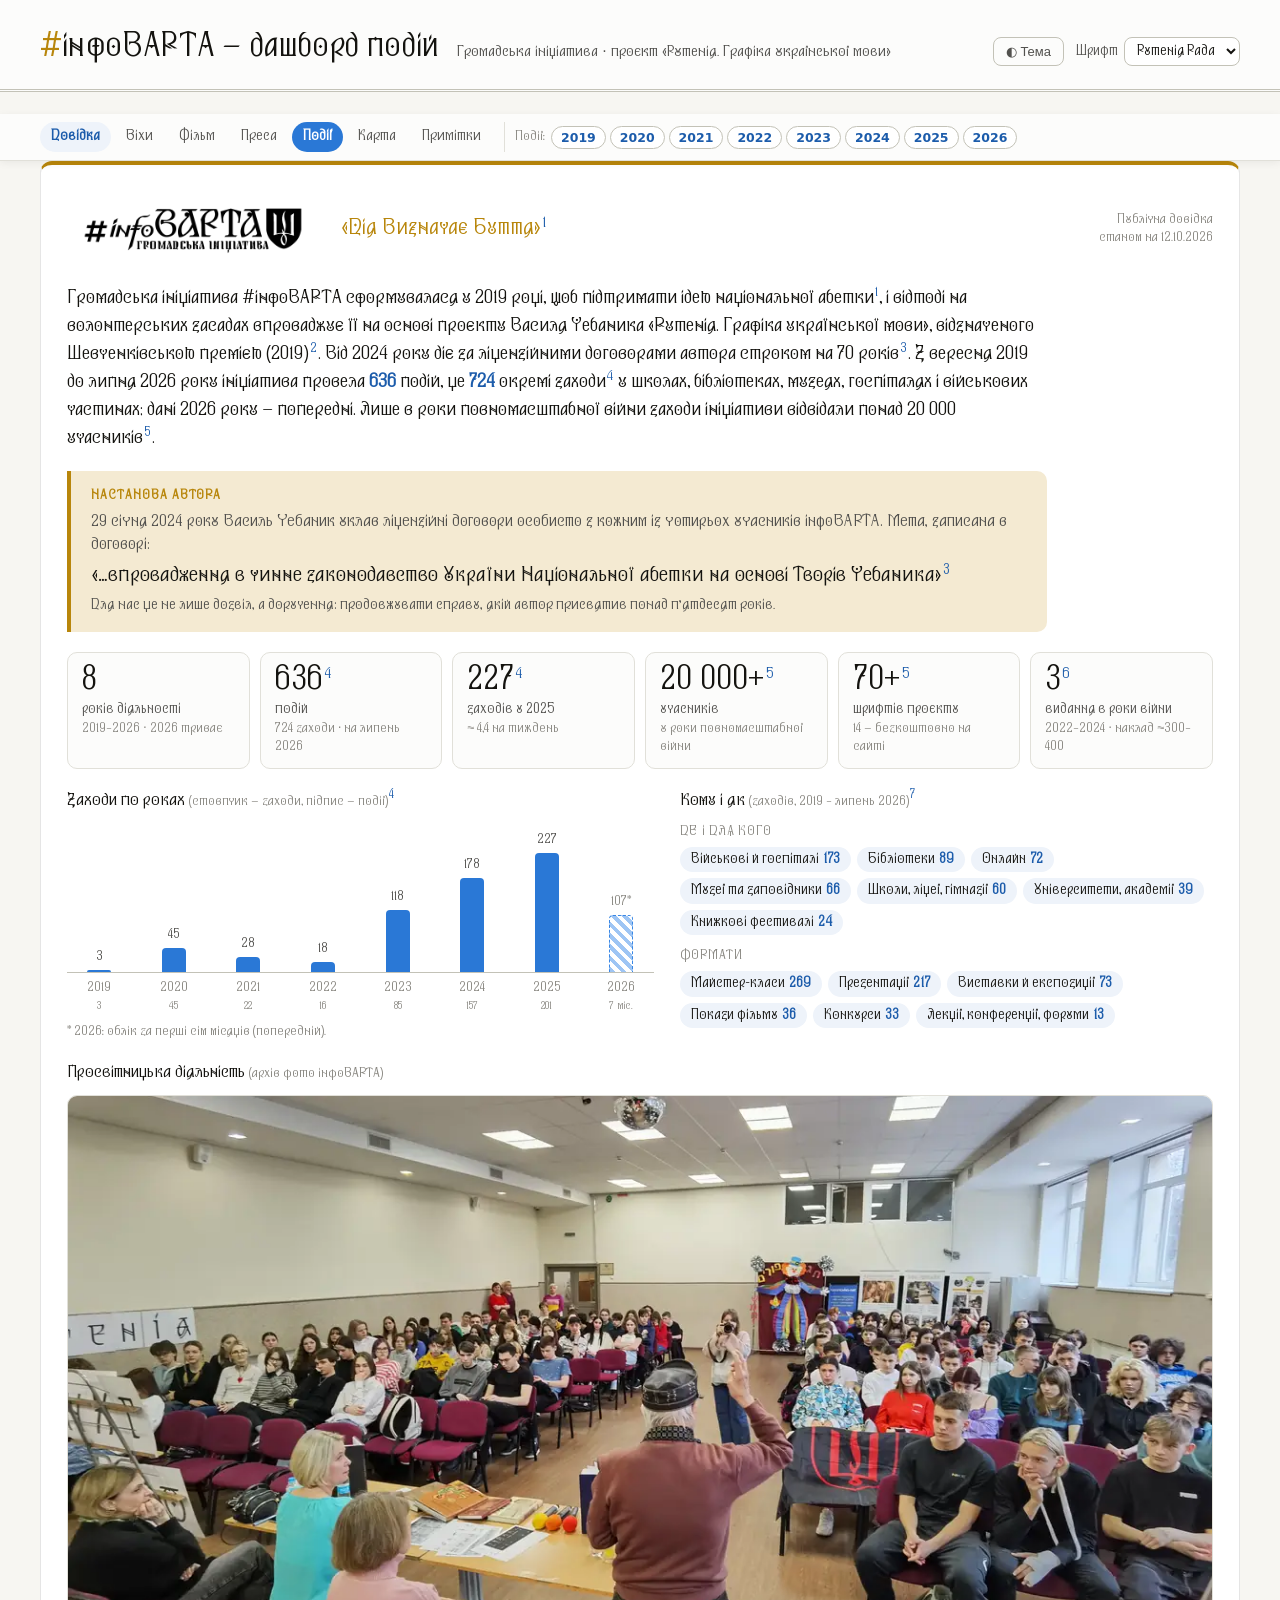
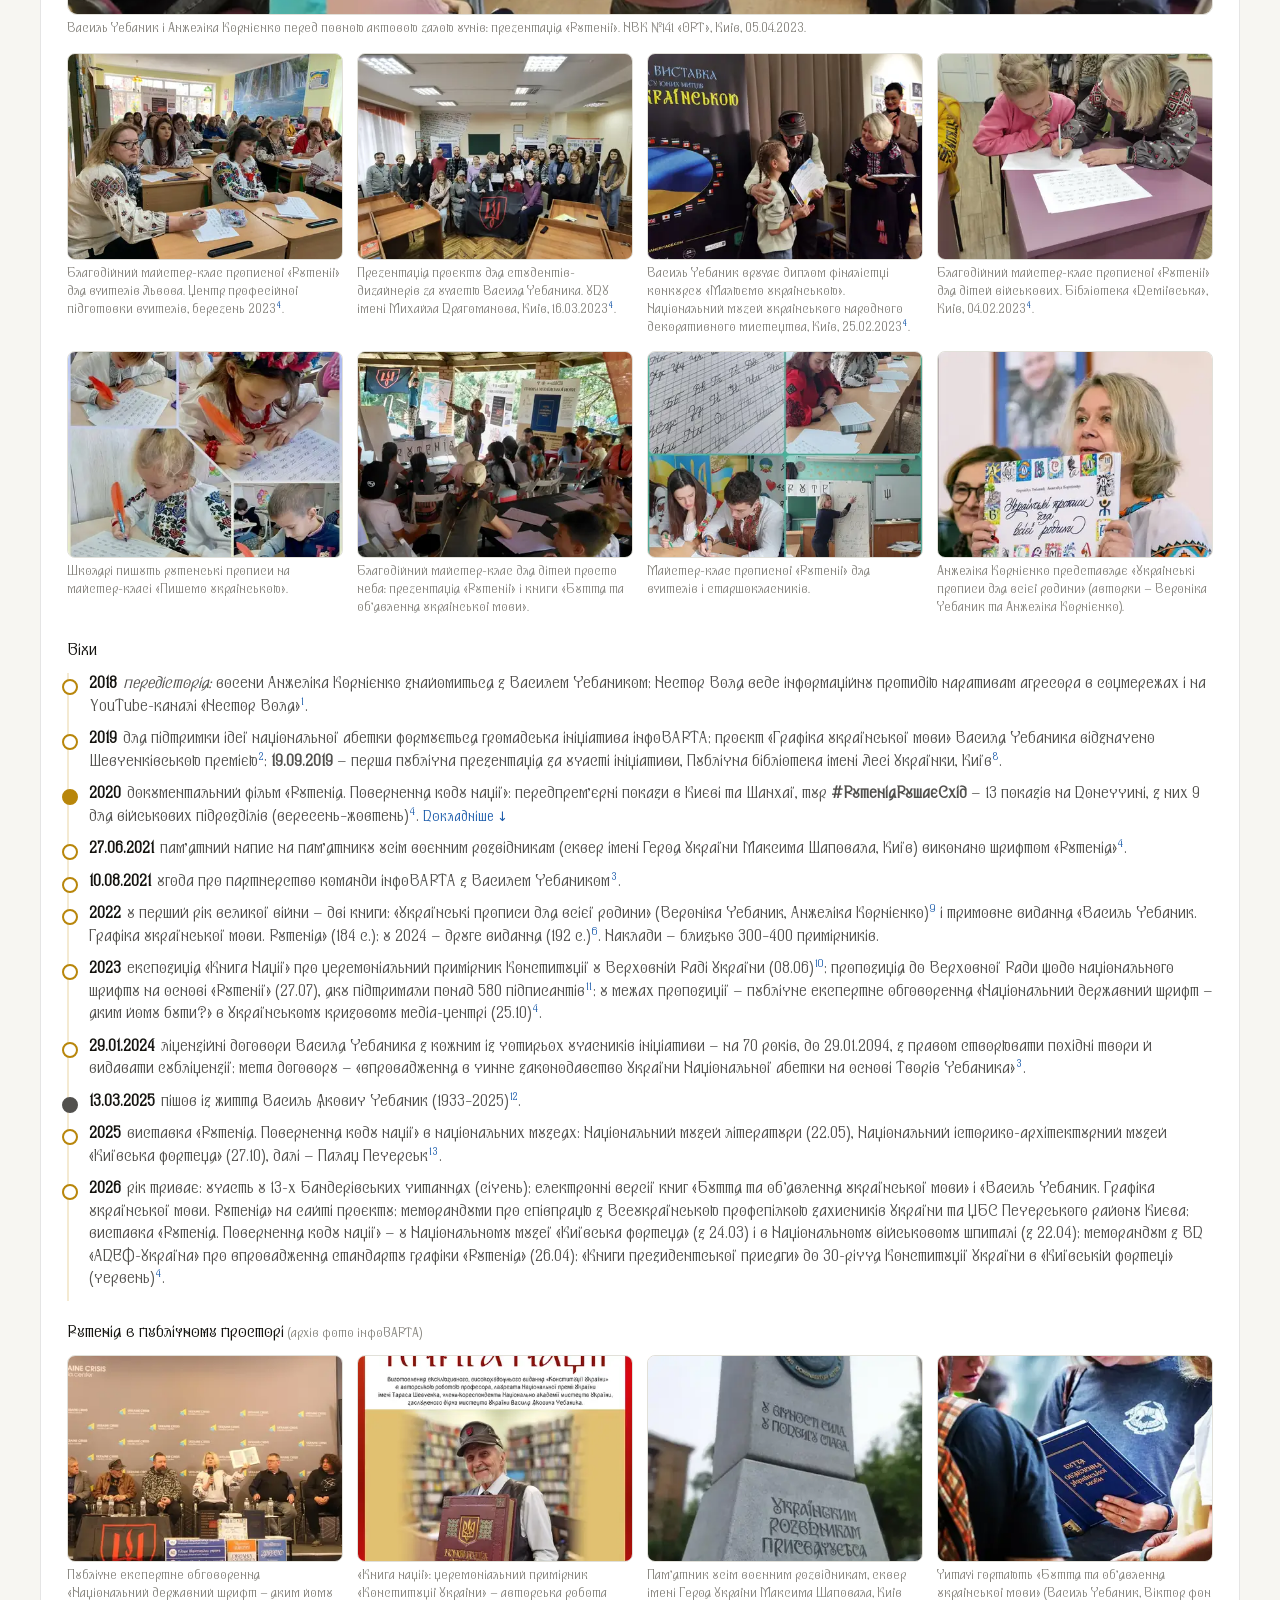
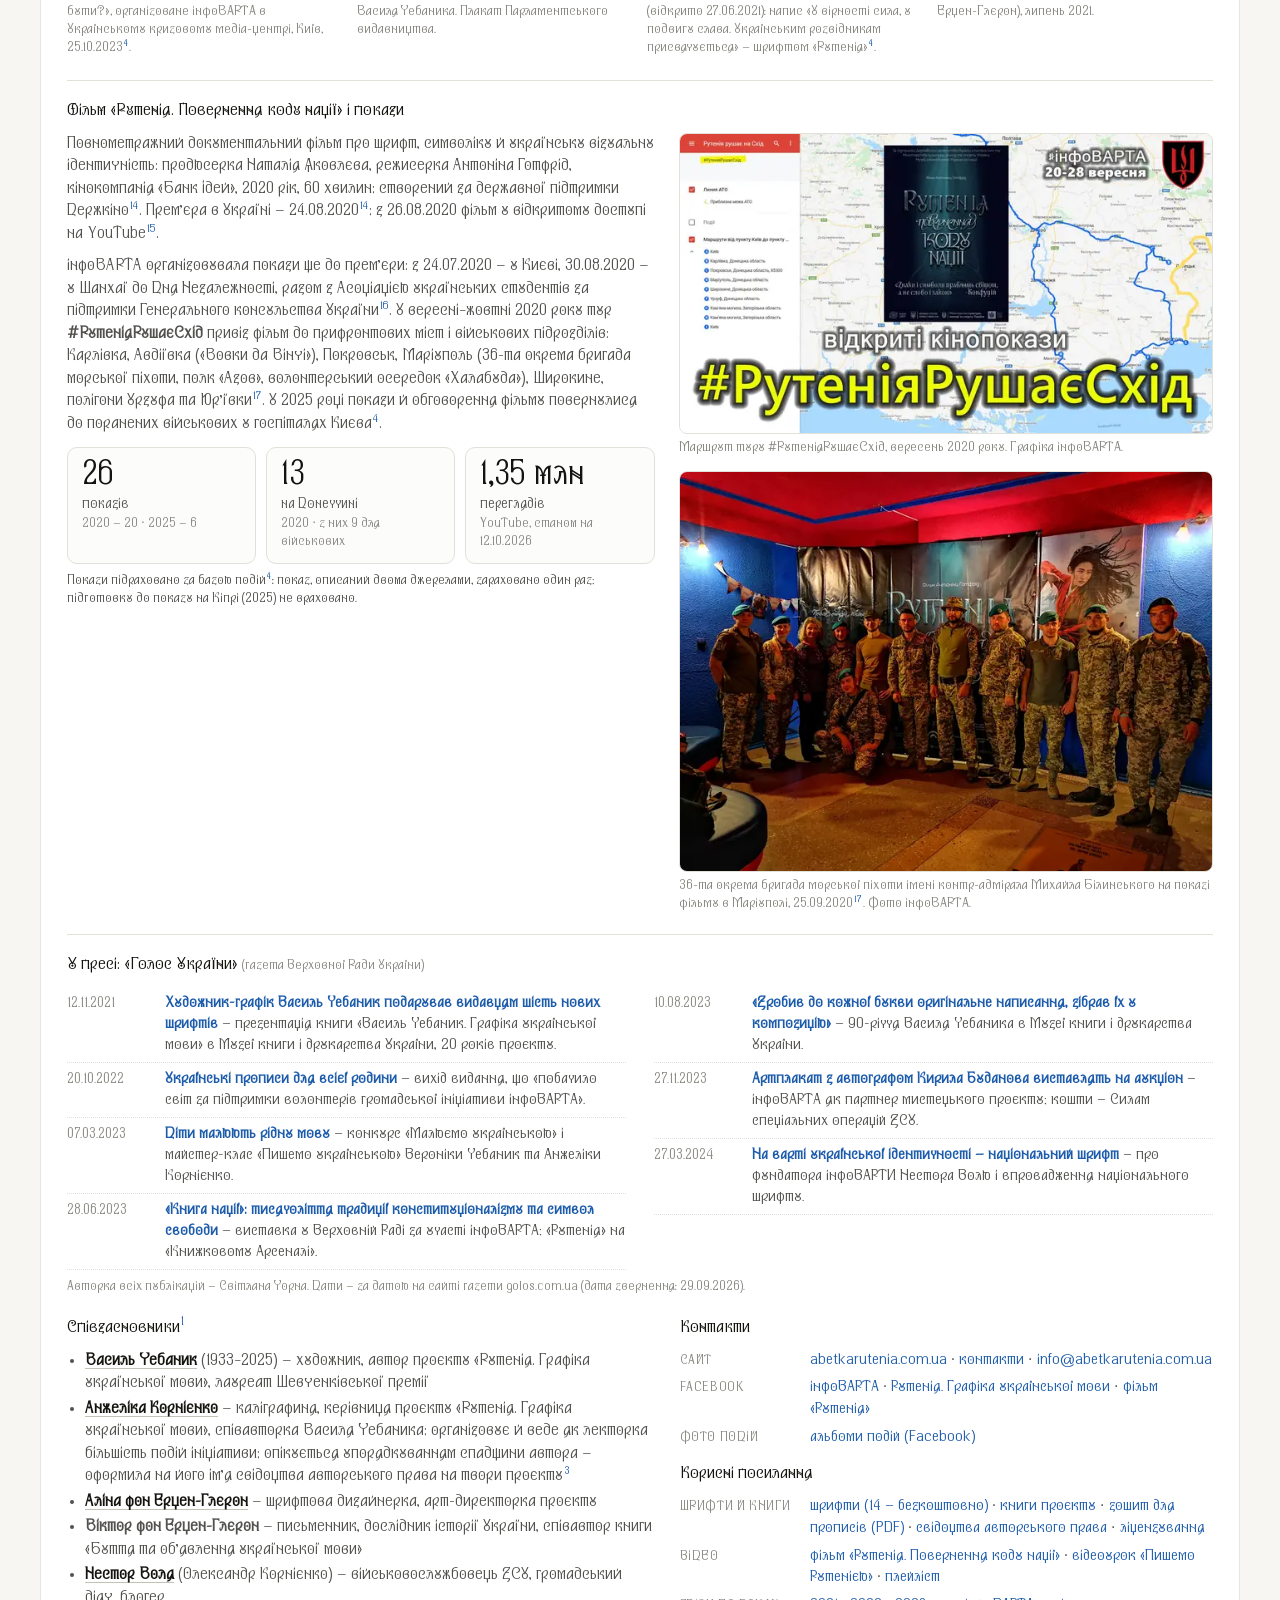
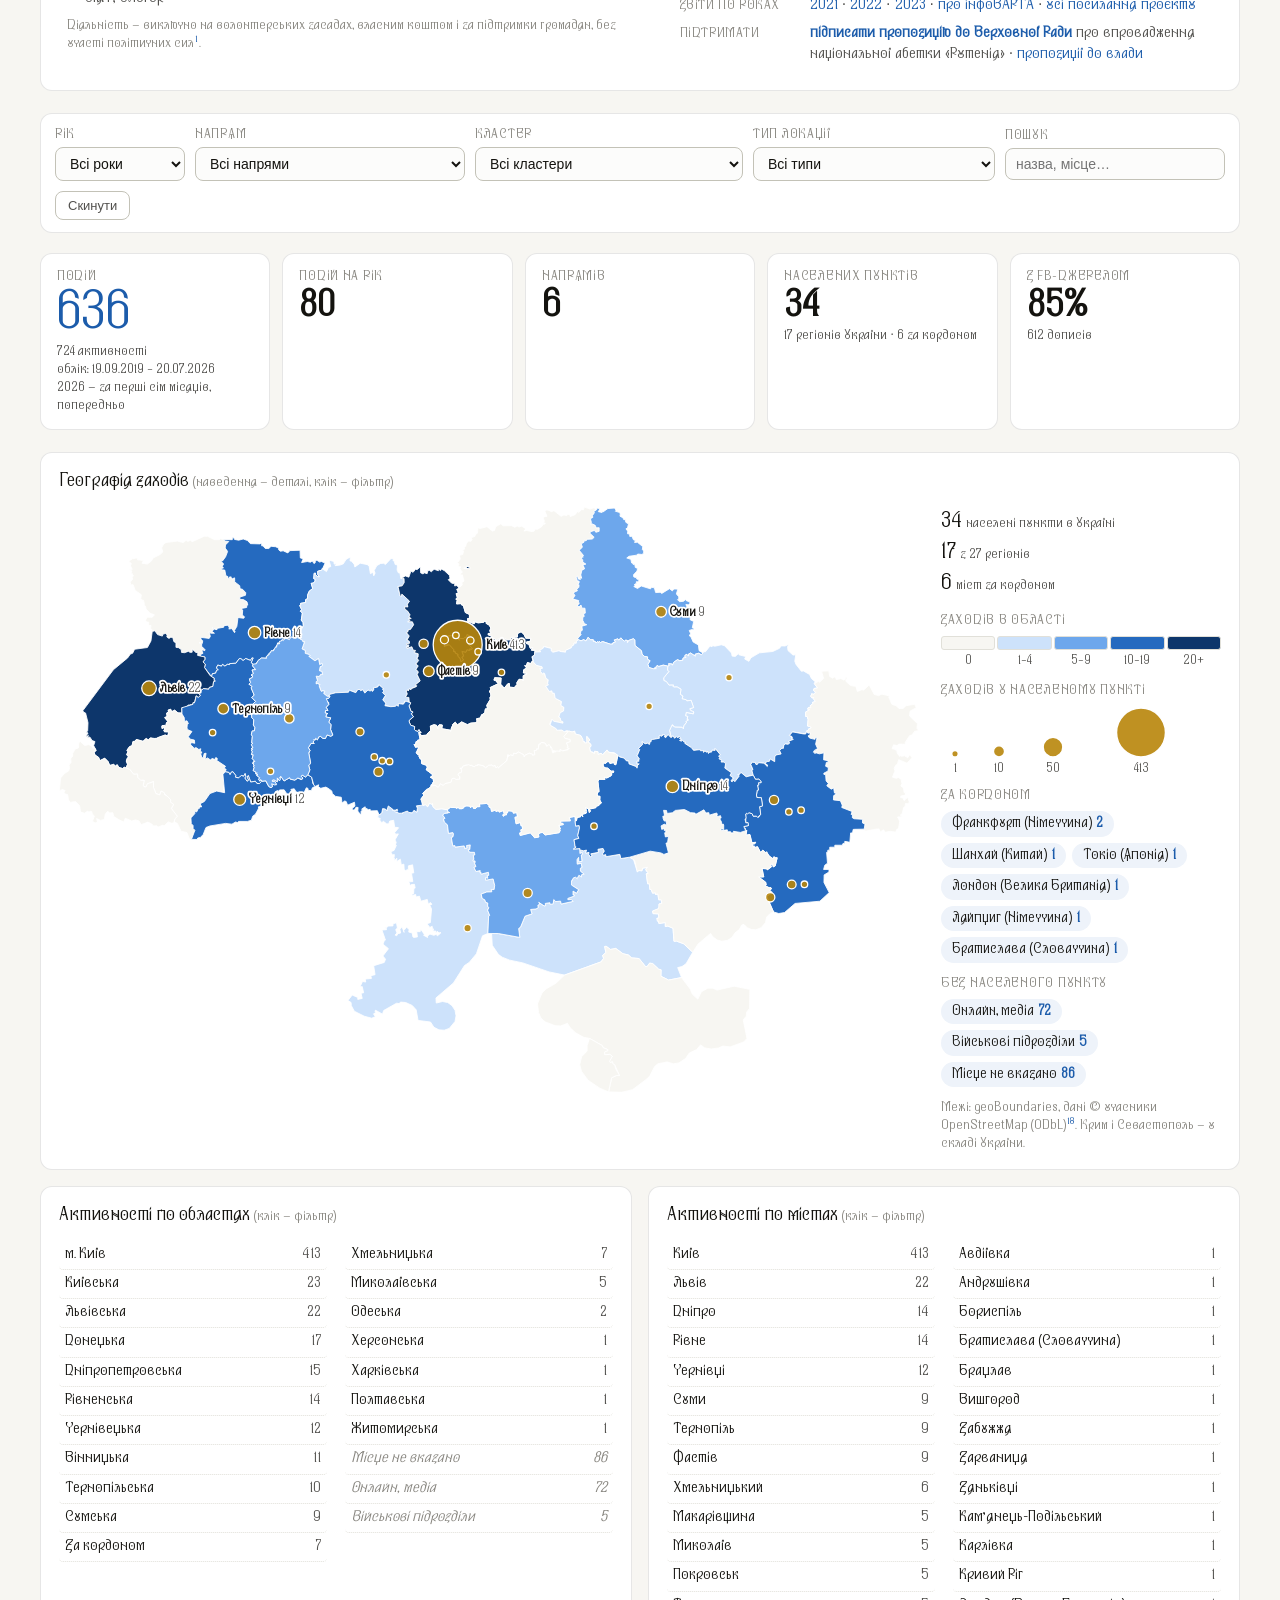
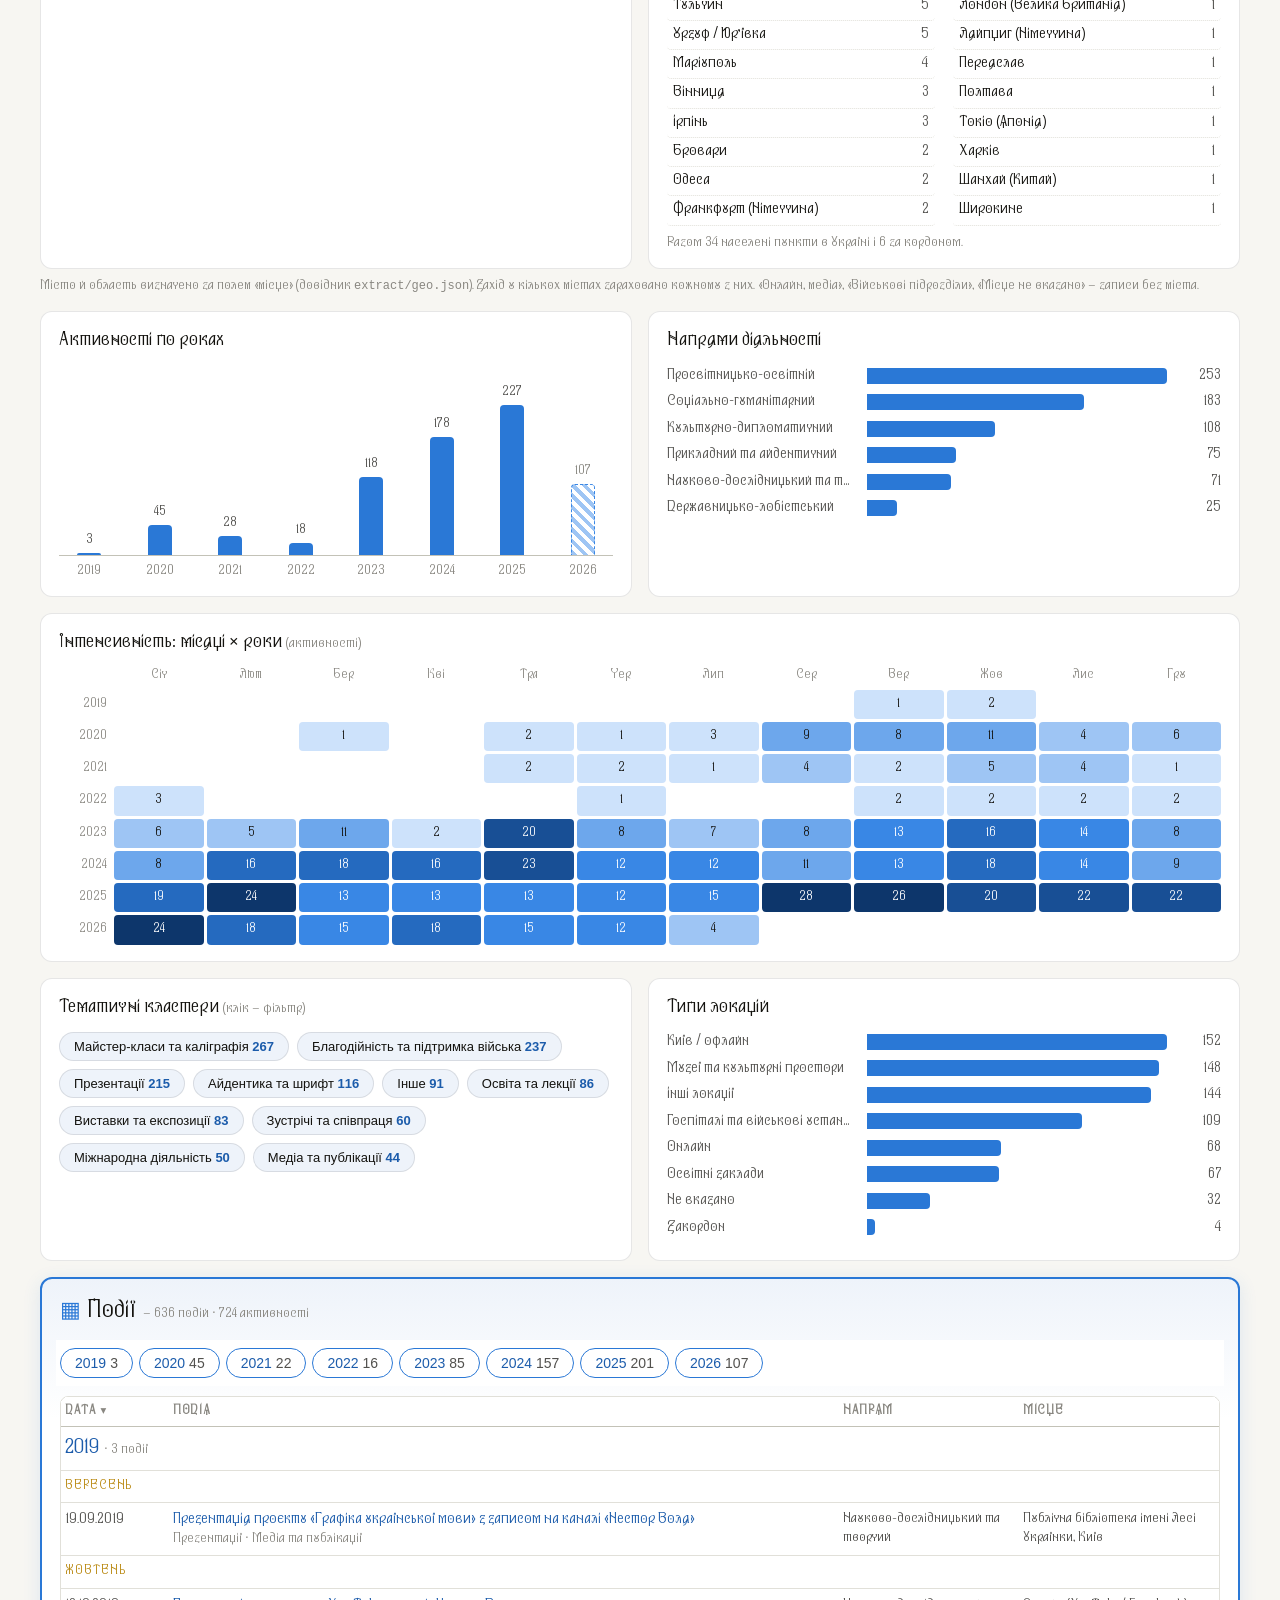
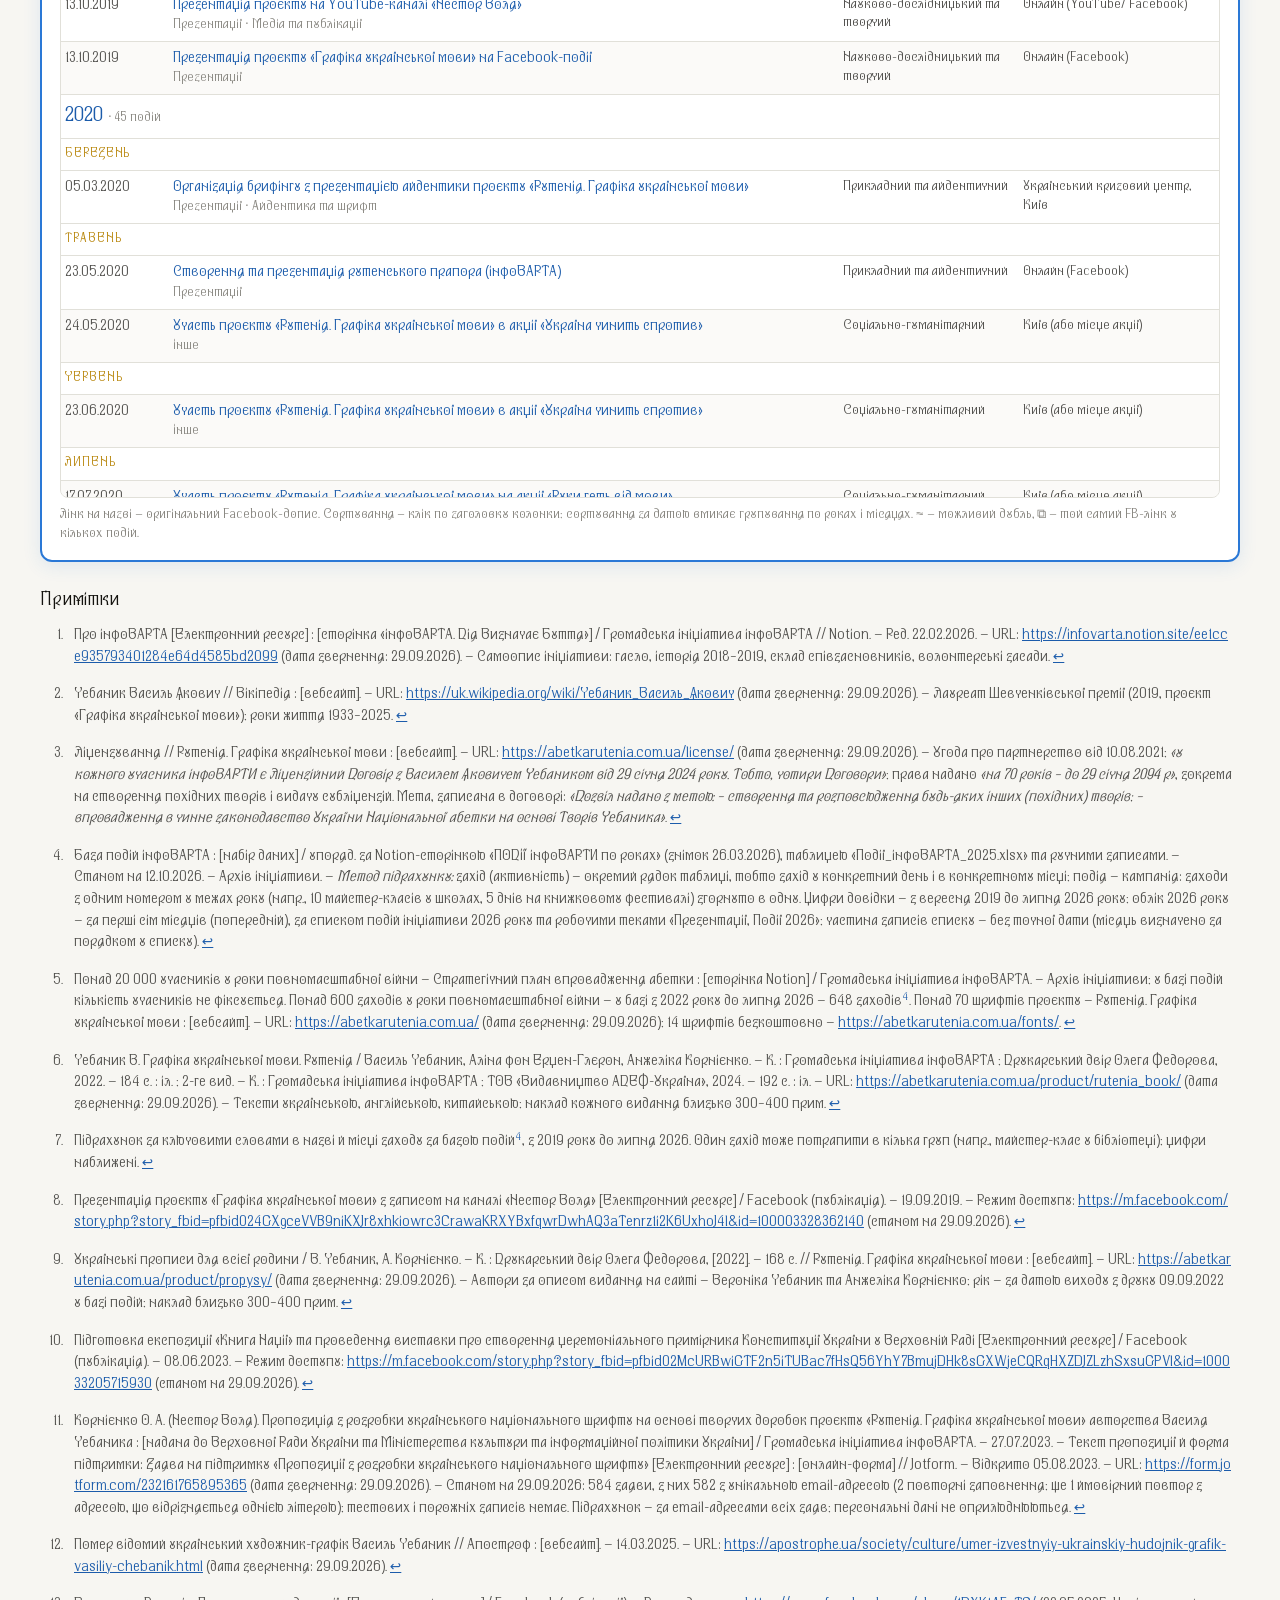
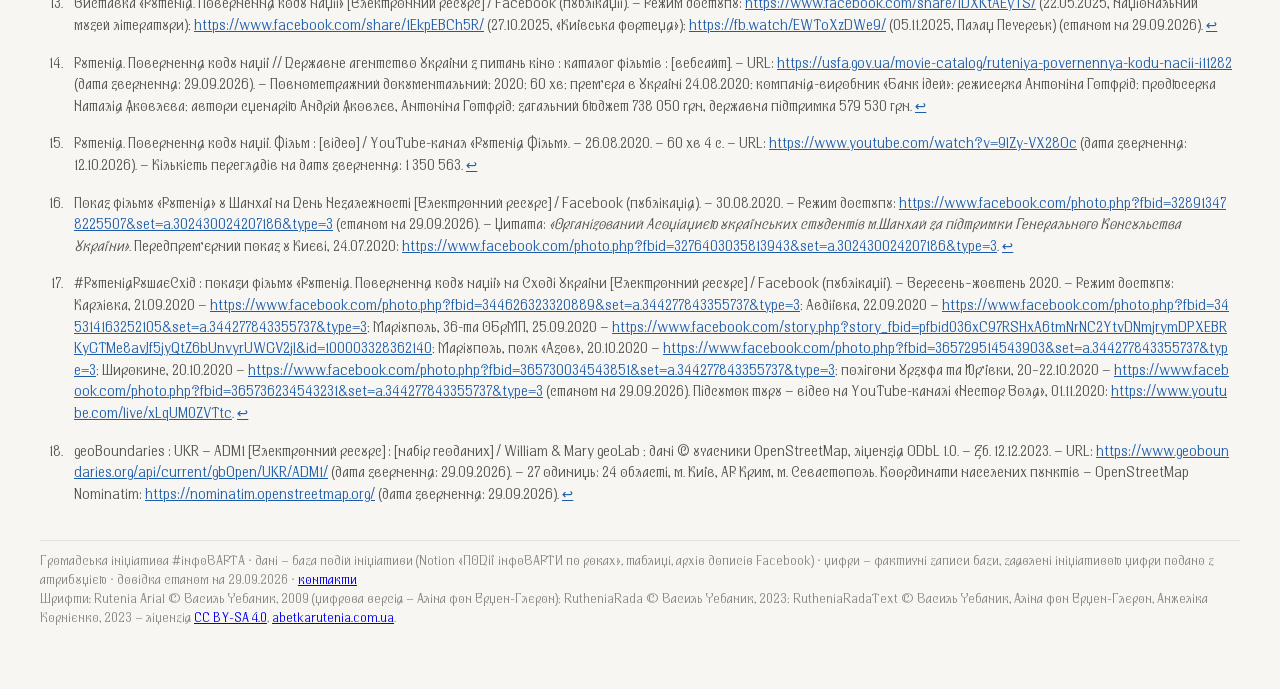
==== commit 8028de53: "Credit Rutenia Arial author and digital version" ====
--- a/index.html
+++ b/index.html
@@ -783,7 +783,7 @@
     </ol>
   </section>
 
-  <footer>Громадська ініціатива #інфоВАРТА · дані — база подій ініціативи (Notion «ПОДІЇ інфоВАРТИ по роках», таблиці, архів дописів Facebook) · цифри — фактичні записи бази, заявлені ініціативою цифри подано з атрибуцією · довідка станом на 29.09.2026 · <a href="https://abetkarutenia.com.ua/contact/">контакти</a><br>Шрифти: RutheniaRada © Василь Чебаник, 2023; RutheniaRadaText © Василь Чебаник, Аліна фон Ерцен-Глєрон, Анжеліка Корнієнко, 2023 — ліцензія <a href="https://creativecommons.org/licenses/by-sa/4.0/deed.uk">CC BY-SA 4.0</a>, <a href="https://abetkarutenia.com.ua/fonts/">abetkarutenia.com.ua</a>.</footer>
+  <footer>Громадська ініціатива #інфоВАРТА · дані — база подій ініціативи (Notion «ПОДІЇ інфоВАРТИ по роках», таблиці, архів дописів Facebook) · цифри — фактичні записи бази, заявлені ініціативою цифри подано з атрибуцією · довідка станом на 29.09.2026 · <a href="https://abetkarutenia.com.ua/contact/">контакти</a><br>Шрифти: Rutenia Arial © Василь Чебаник, 2009 (цифрова версія — Аліна фон Ерцен-Глєрон); RutheniaRada © Василь Чебаник, 2023; RutheniaRadaText © Василь Чебаник, Аліна фон Ерцен-Глєрон, Анжеліка Корнієнко, 2023 — ліцензія <a href="https://creativecommons.org/licenses/by-sa/4.0/deed.uk">CC BY-SA 4.0</a>, <a href="https://abetkarutenia.com.ua/fonts/">abetkarutenia.com.ua</a>.</footer>
 </div>
 
 <div class="lb" id="lightbox" hidden role="dialog" aria-modal="true" aria-label="Перегляд фото">
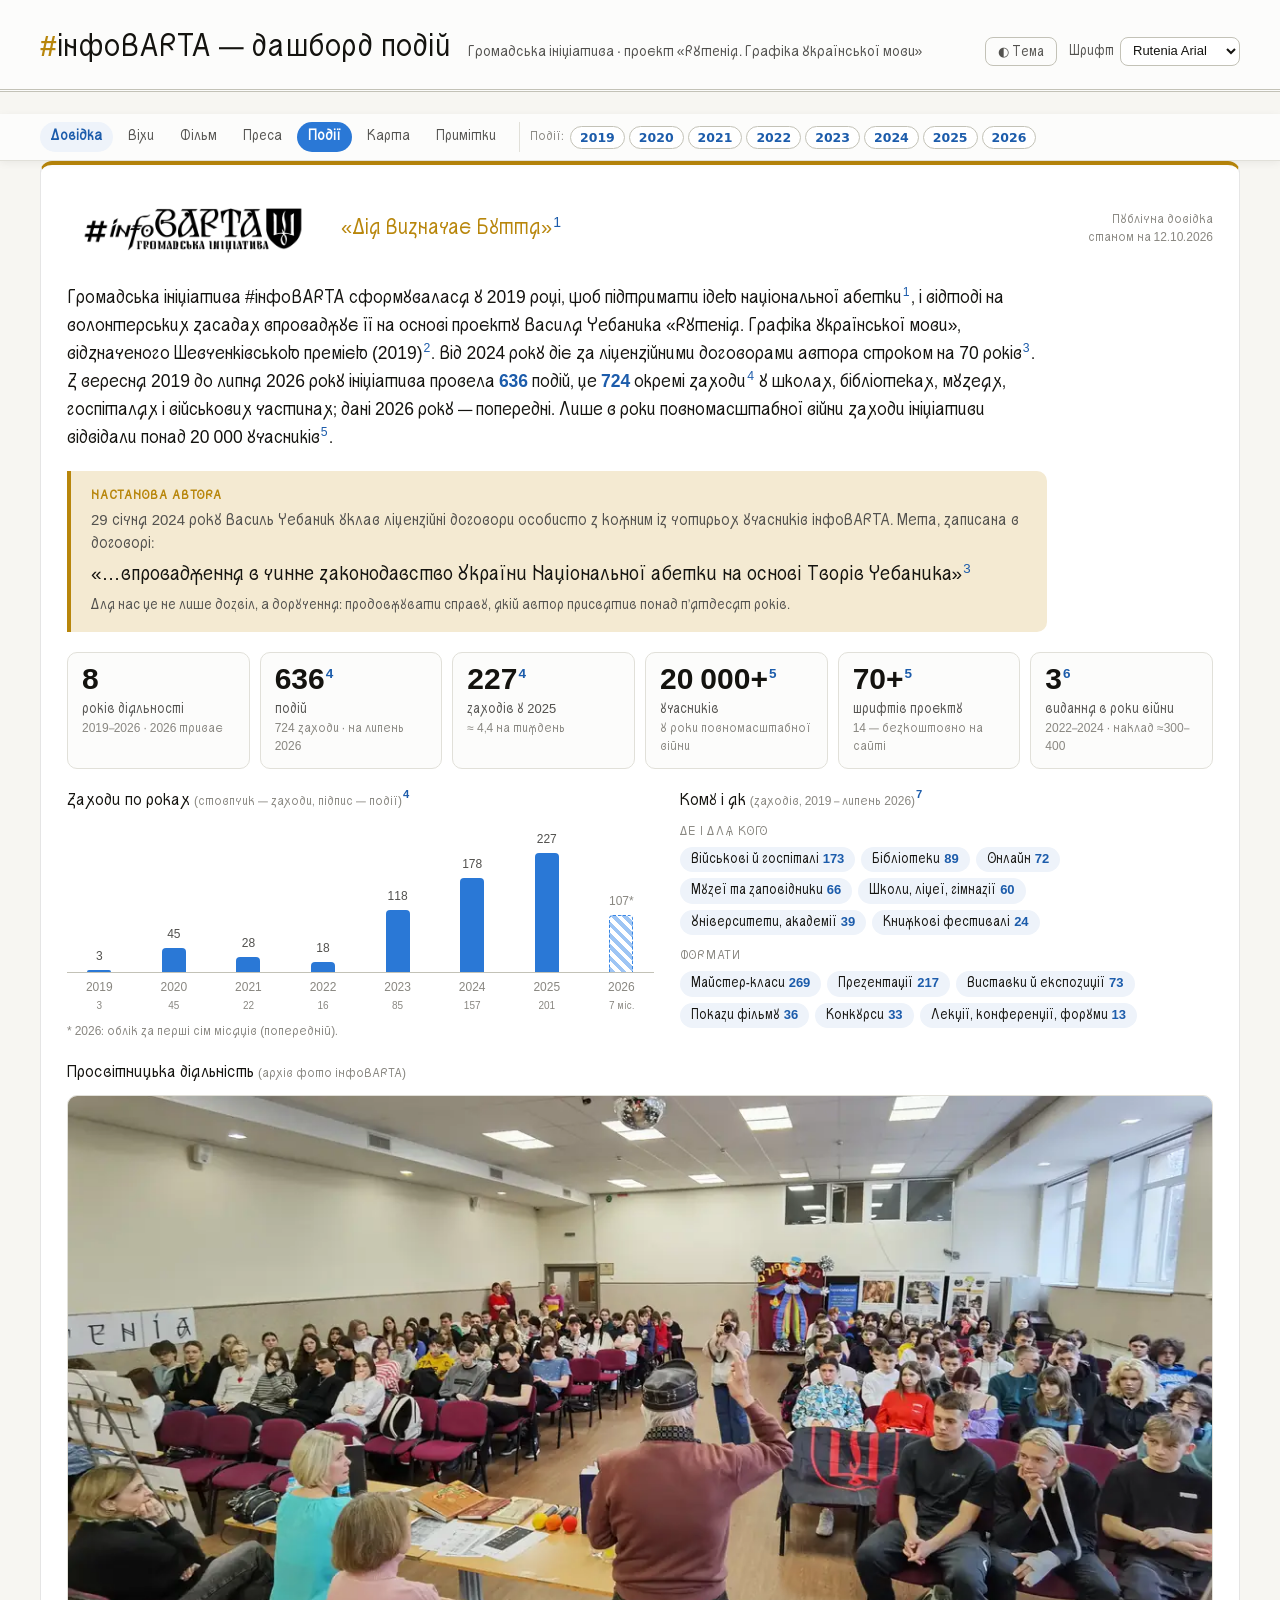
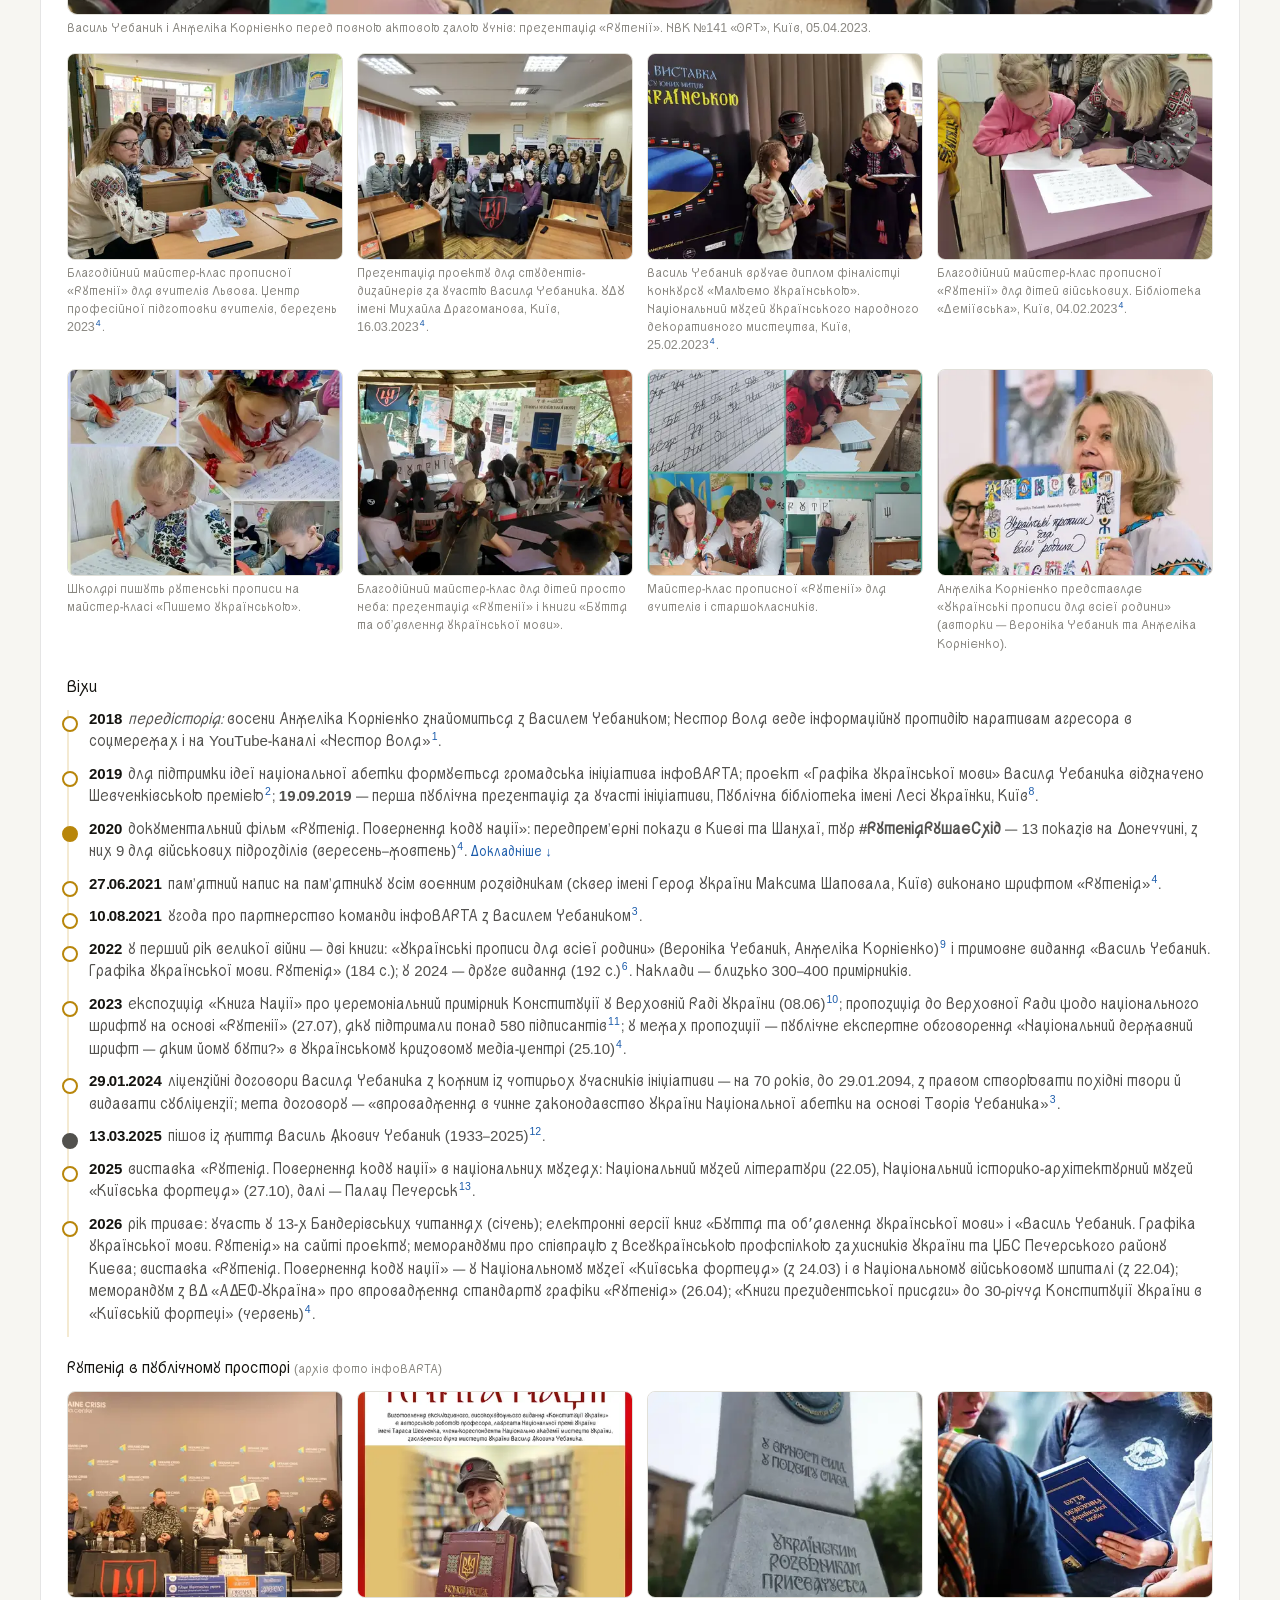
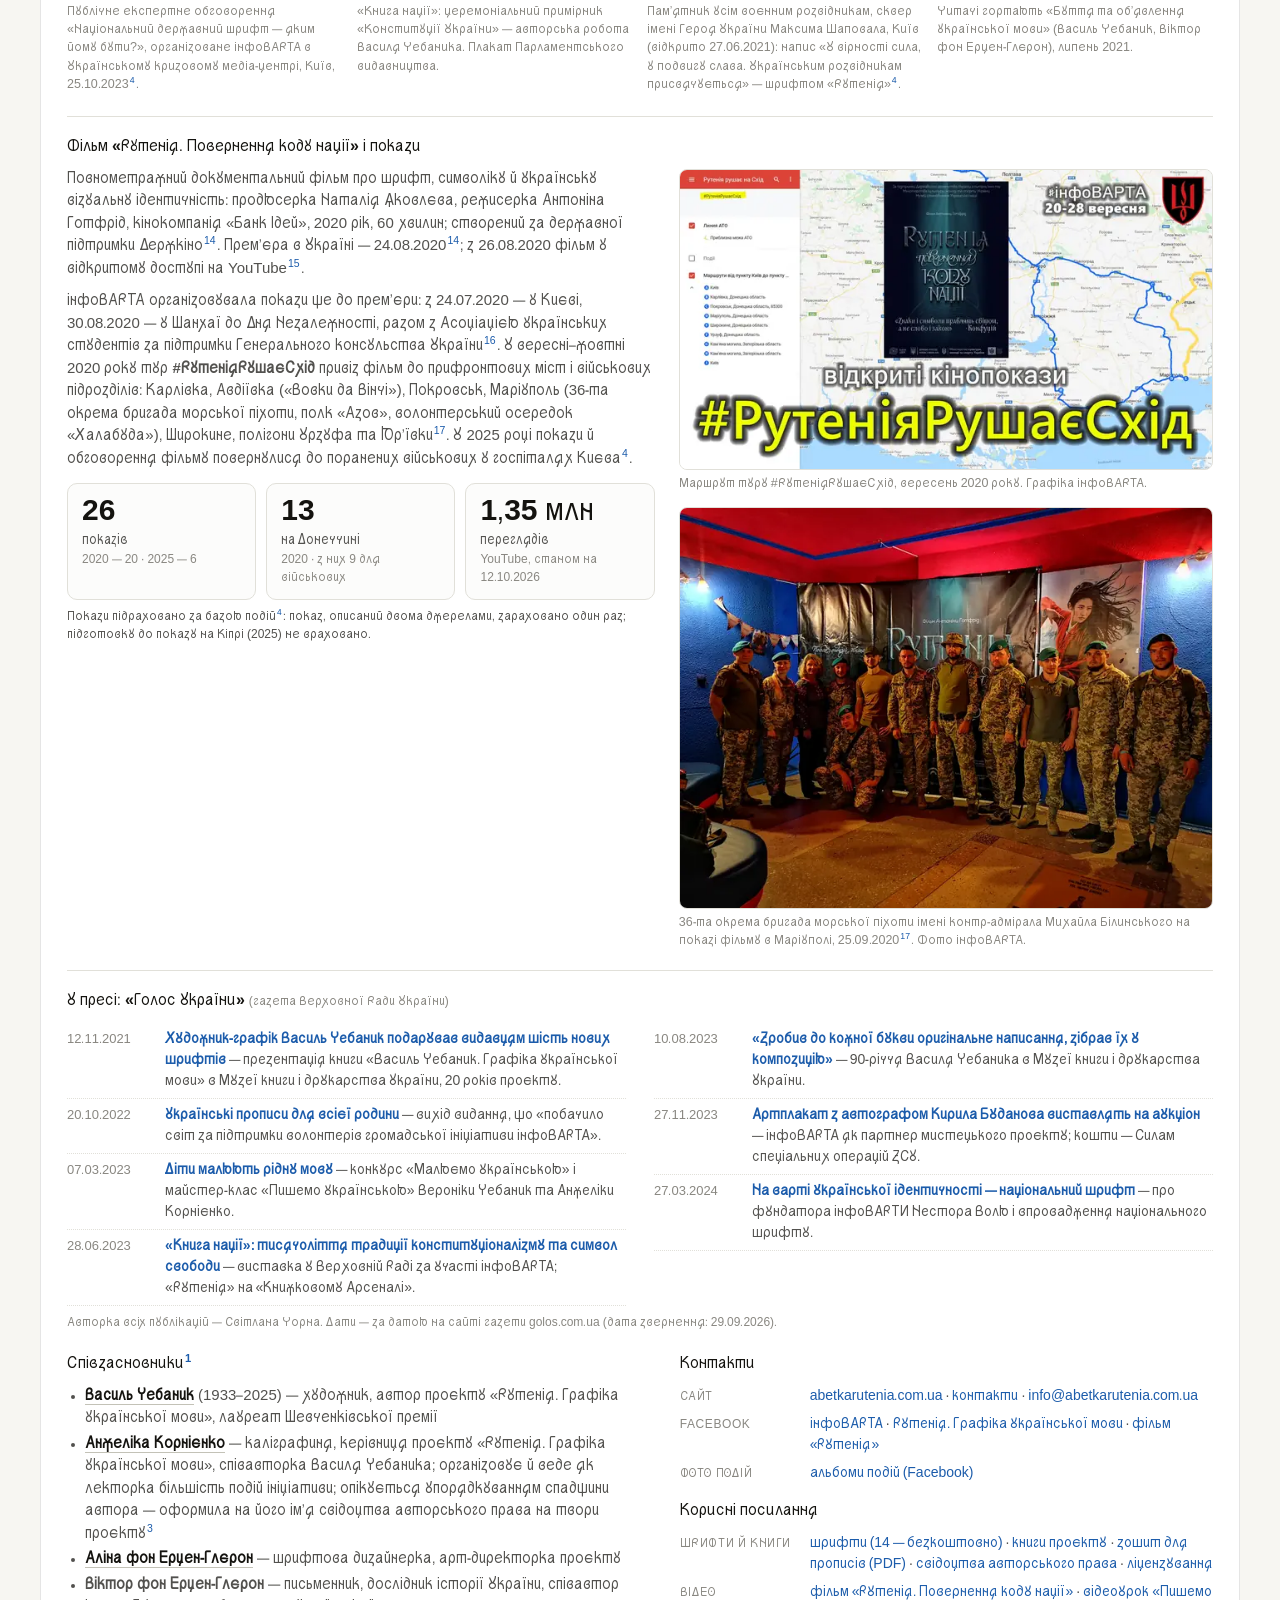
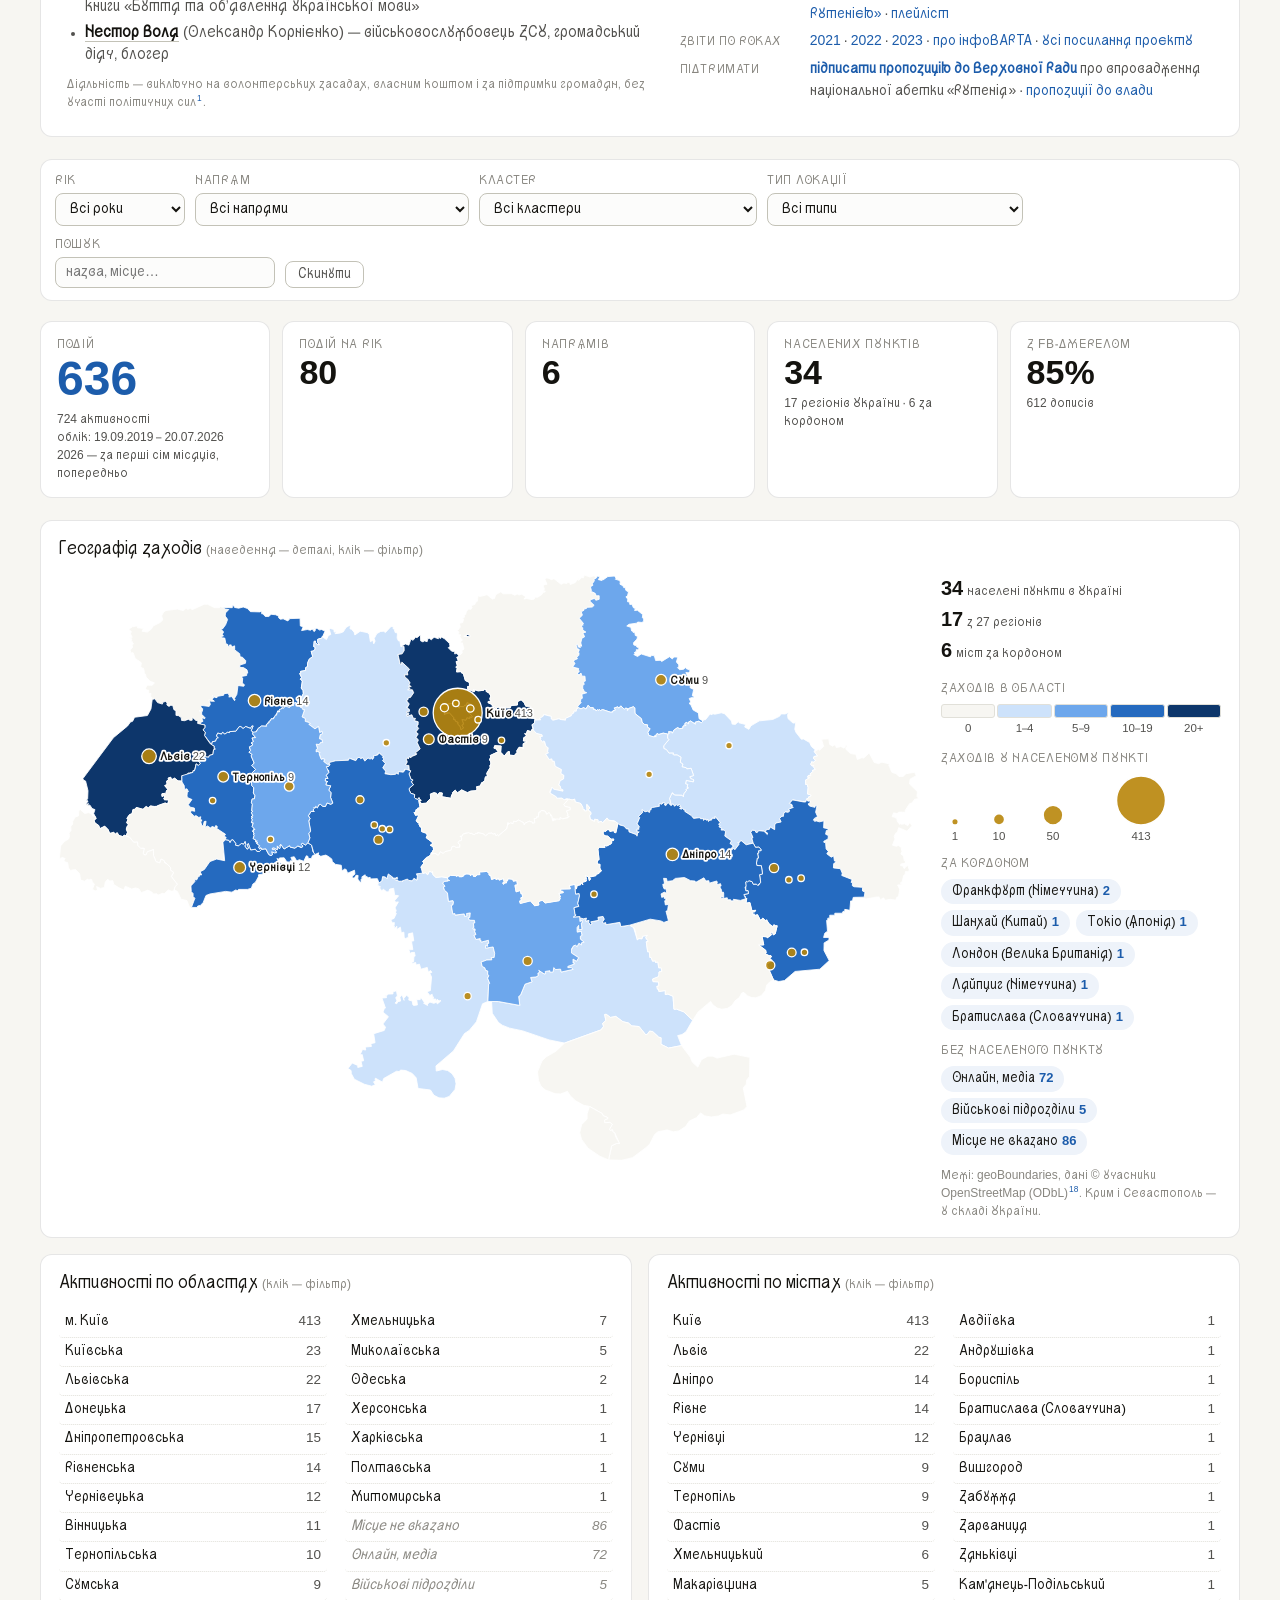
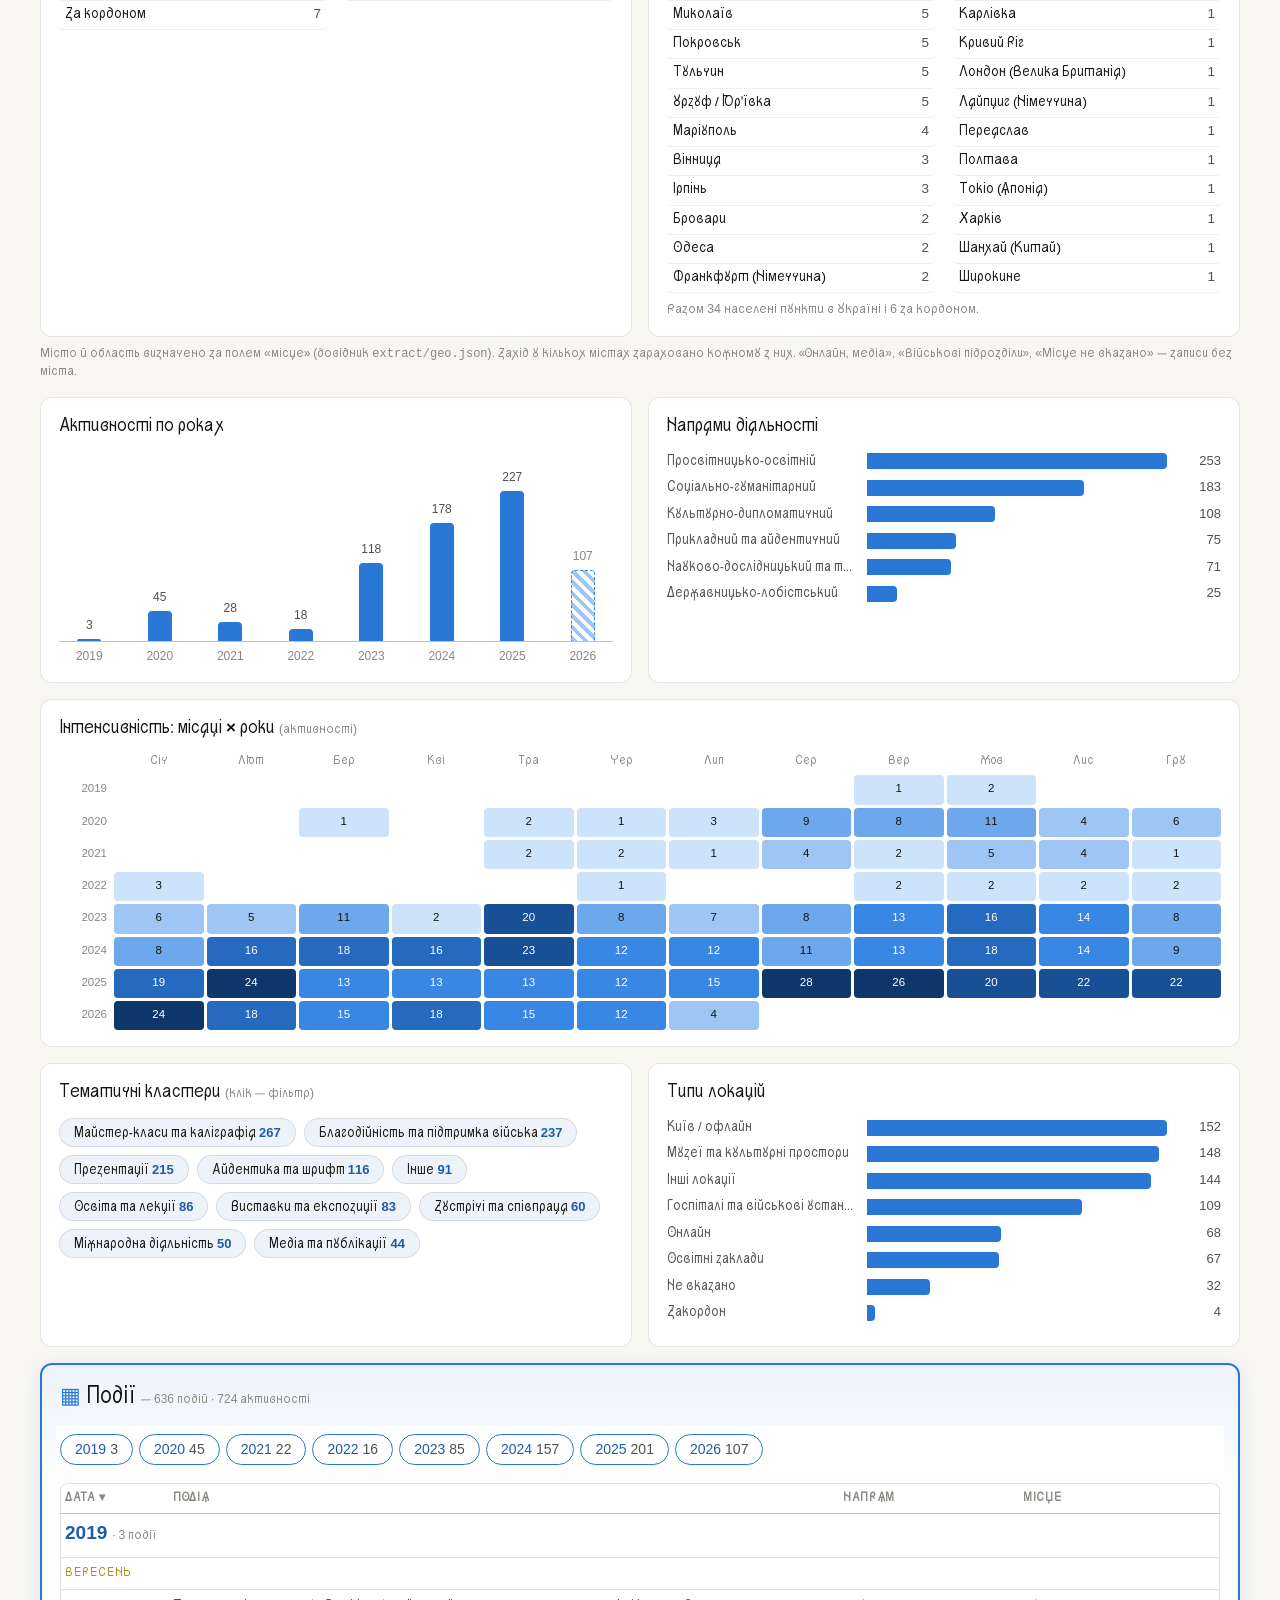
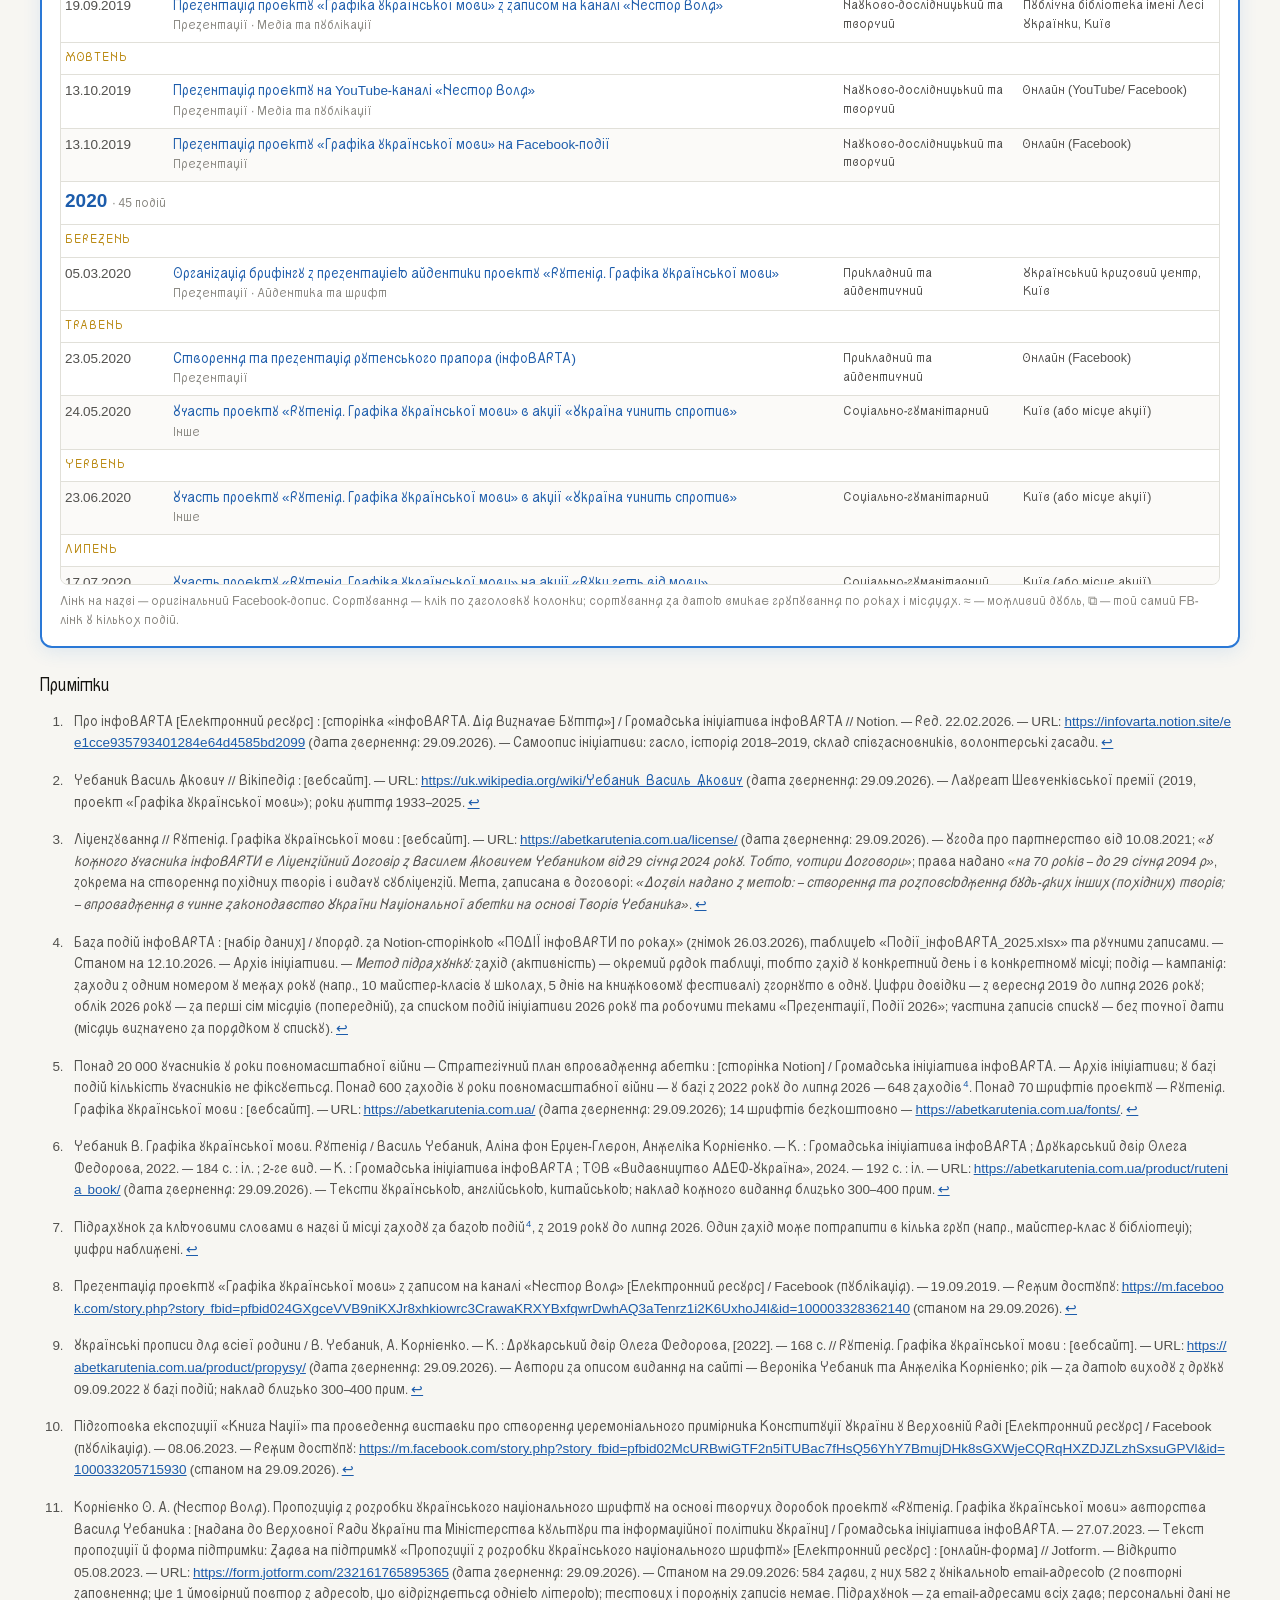
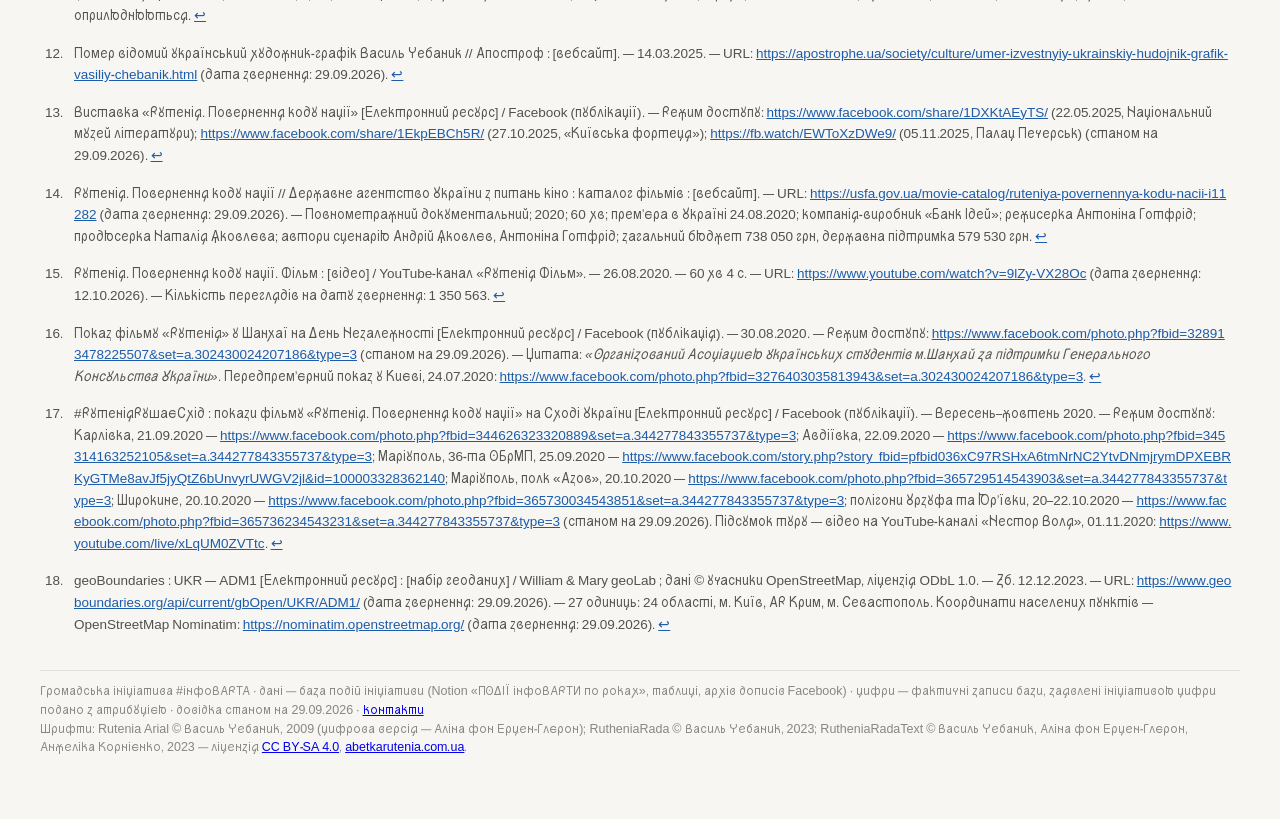
==== commit 20bdd82c: "Use Rutenia Arial as the default dashboard font" ====
--- a/index.html
+++ b/index.html
@@ -1,5 +1,5 @@
 <!DOCTYPE html>
-<html lang="uk">
+<html lang="uk" data-font="arial">
 <head>
 <meta charset="utf-8">
 <meta name="viewport" content="width=device-width, initial-scale=1">
@@ -7,7 +7,8 @@
 <script>
 // Restore the font before first paint; storage may be disabled in private browsing.
 try {
-  if (localStorage.getItem("iv-font") === "arial") document.documentElement.dataset.font = "arial";
+  const savedFont = localStorage.getItem("iv-font");
+  if (savedFont === "arial" || savedFont === "rada") document.documentElement.dataset.font = savedFont;
 } catch (_) {}
 </script>
 <style>
@@ -441,7 +442,7 @@
     <label class="font-control" for="fontSelect">Шрифт
       <select id="fontSelect">
         <option value="rada">Рутенія Рада</option>
-        <option value="arial">Rutenia Arial</option>
+        <option value="arial" selected>Rutenia Arial</option>
       </select>
     </label>
   </div>
